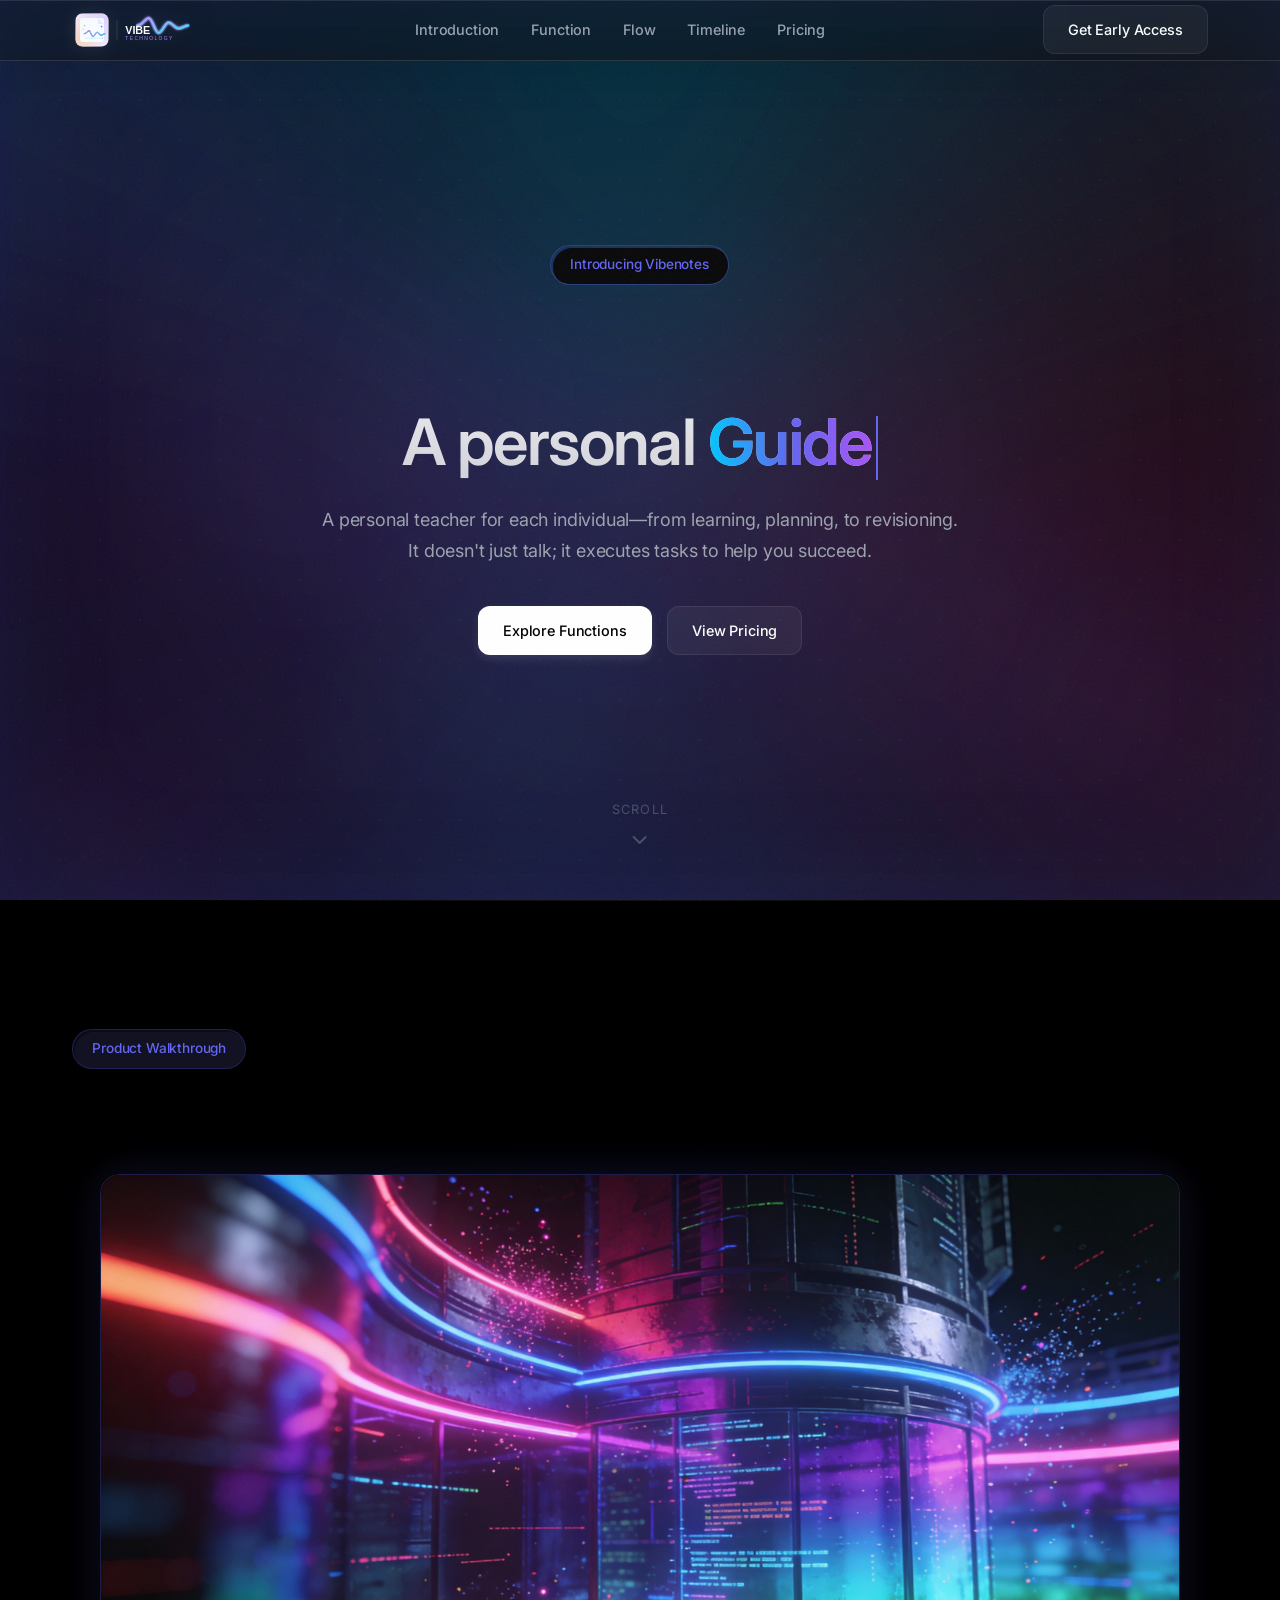
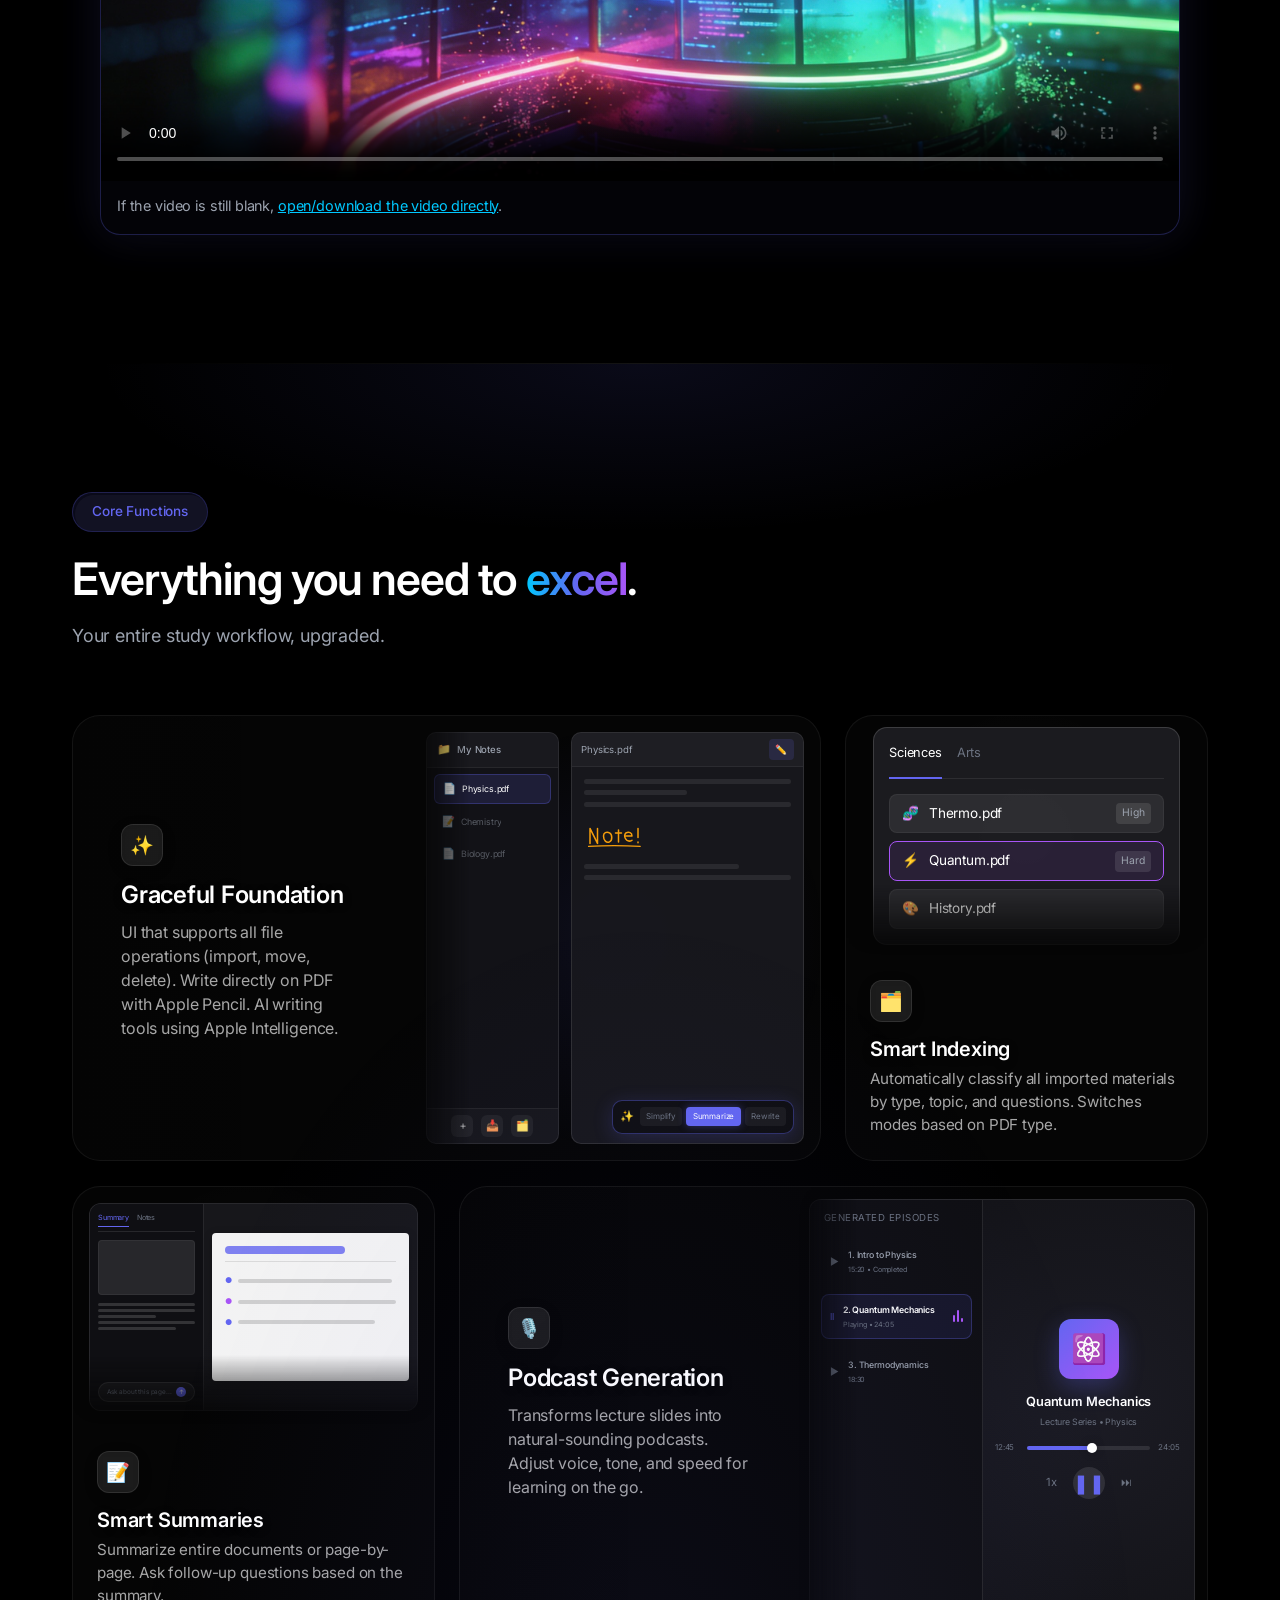
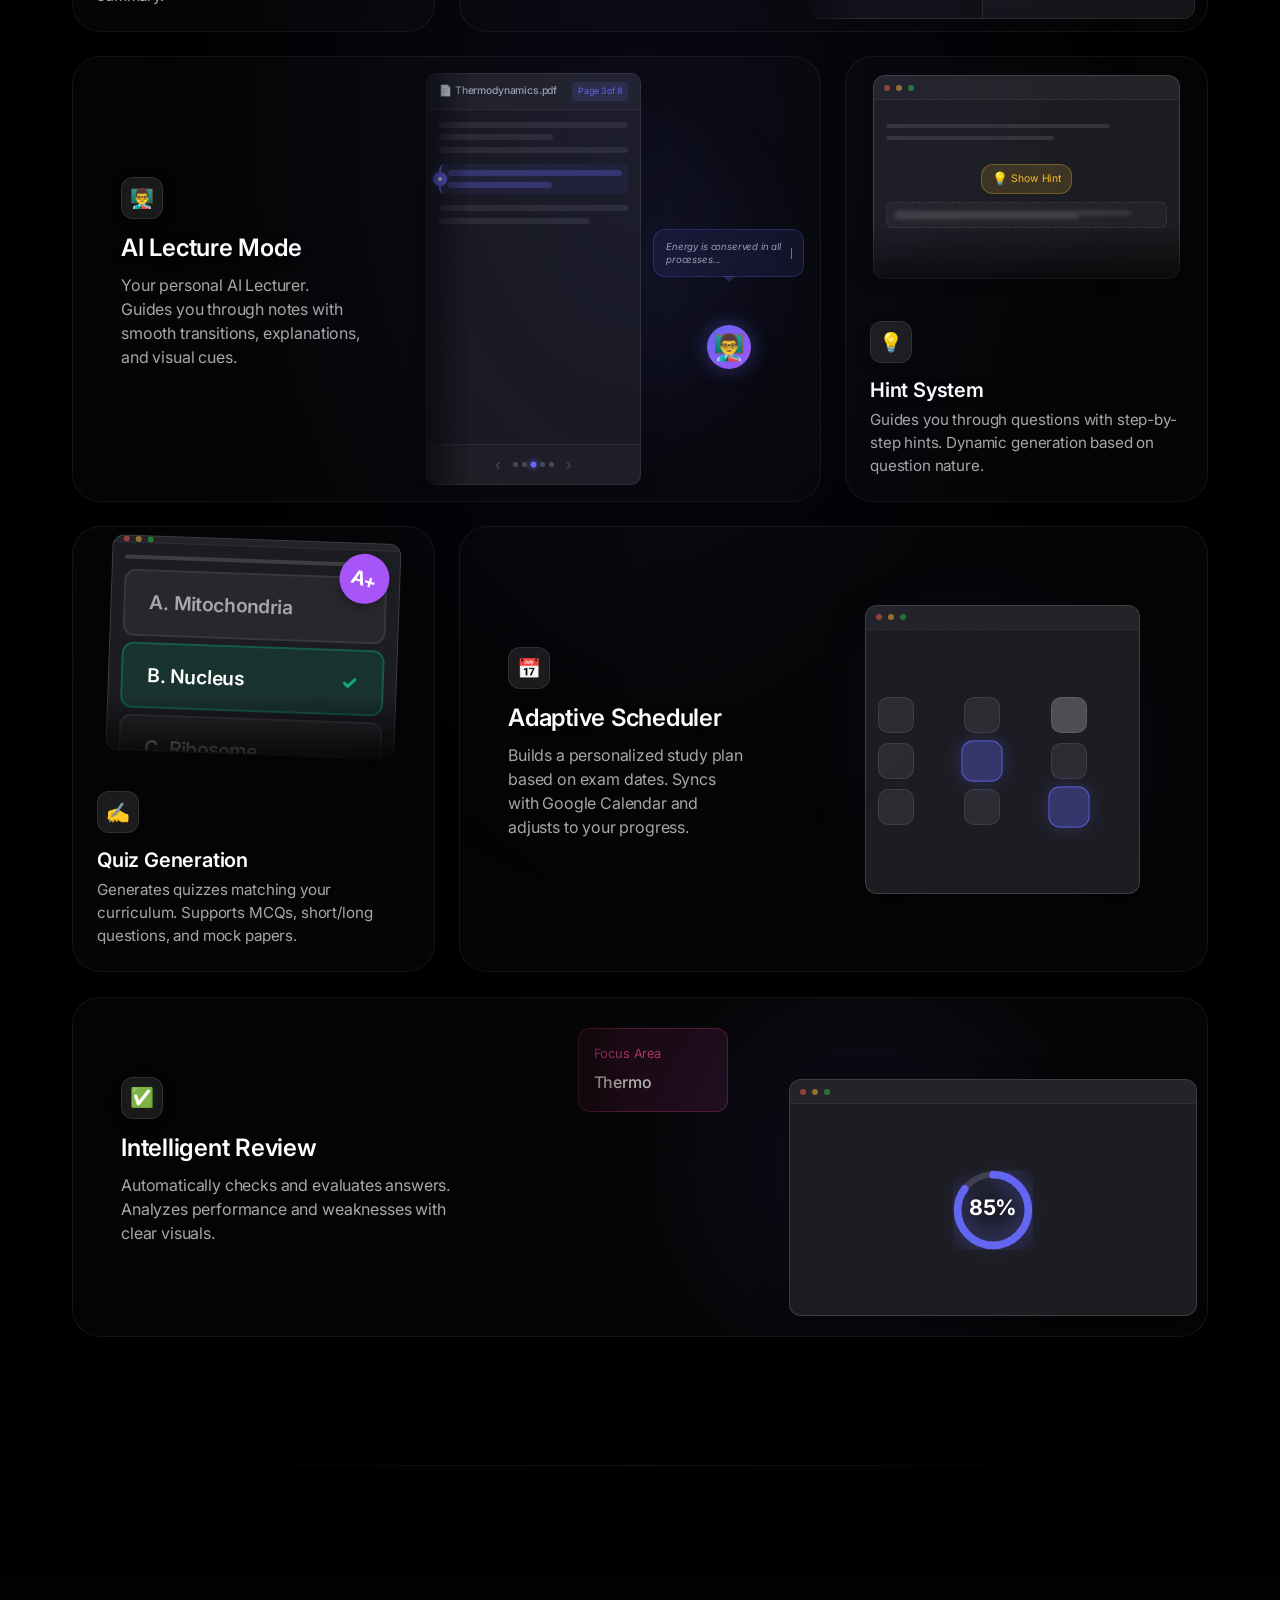
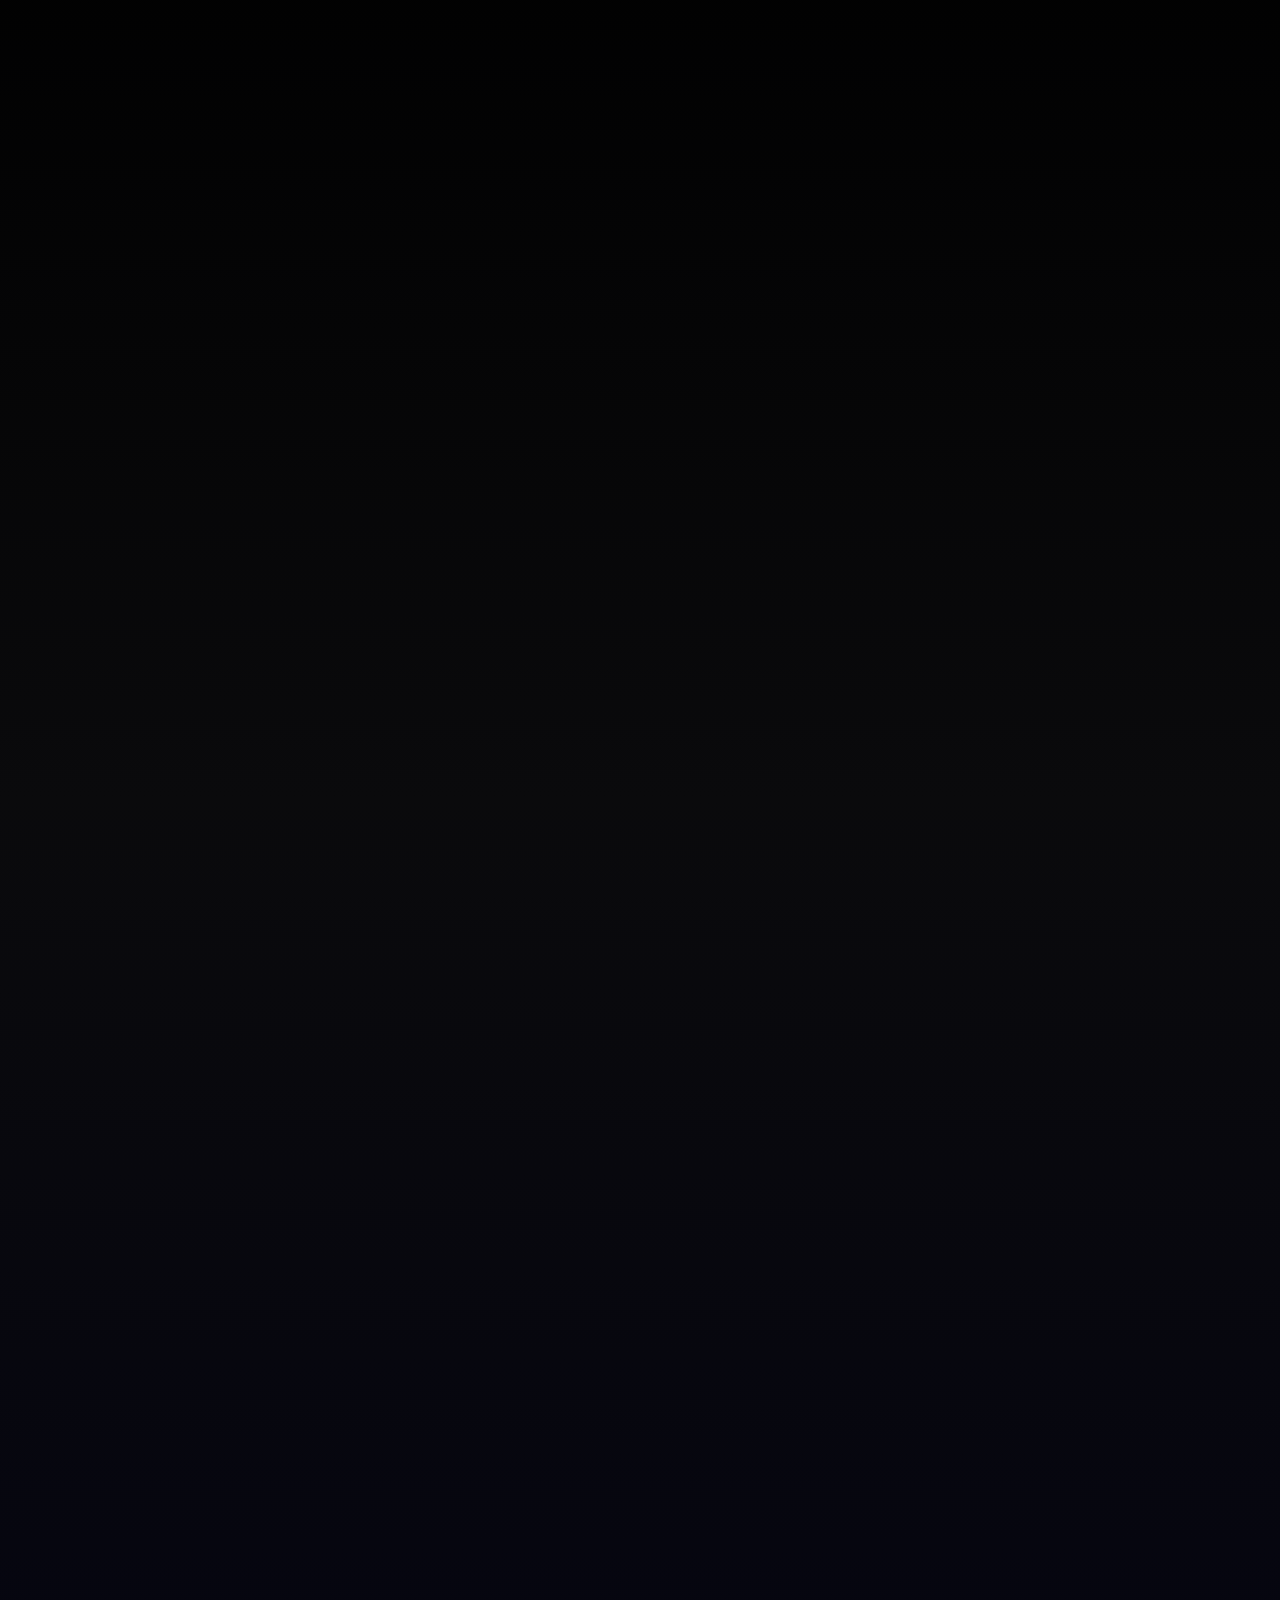
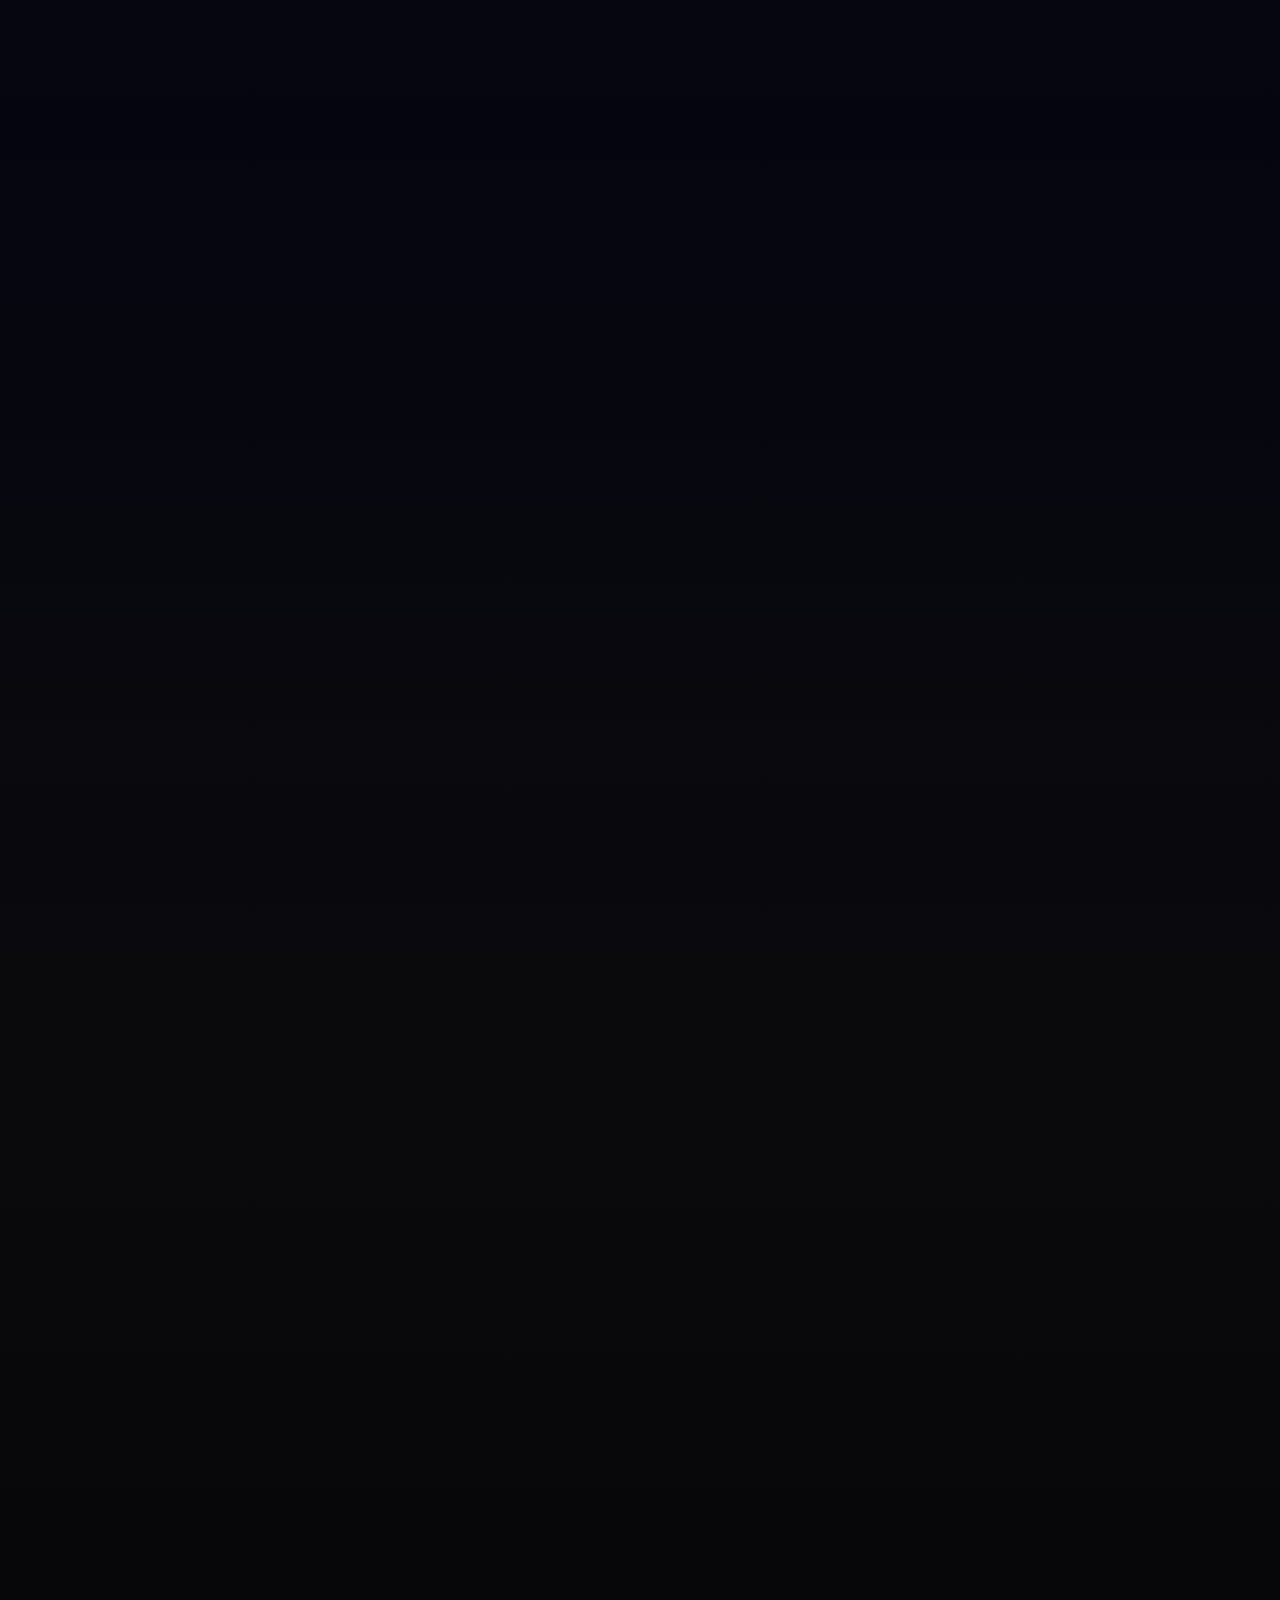
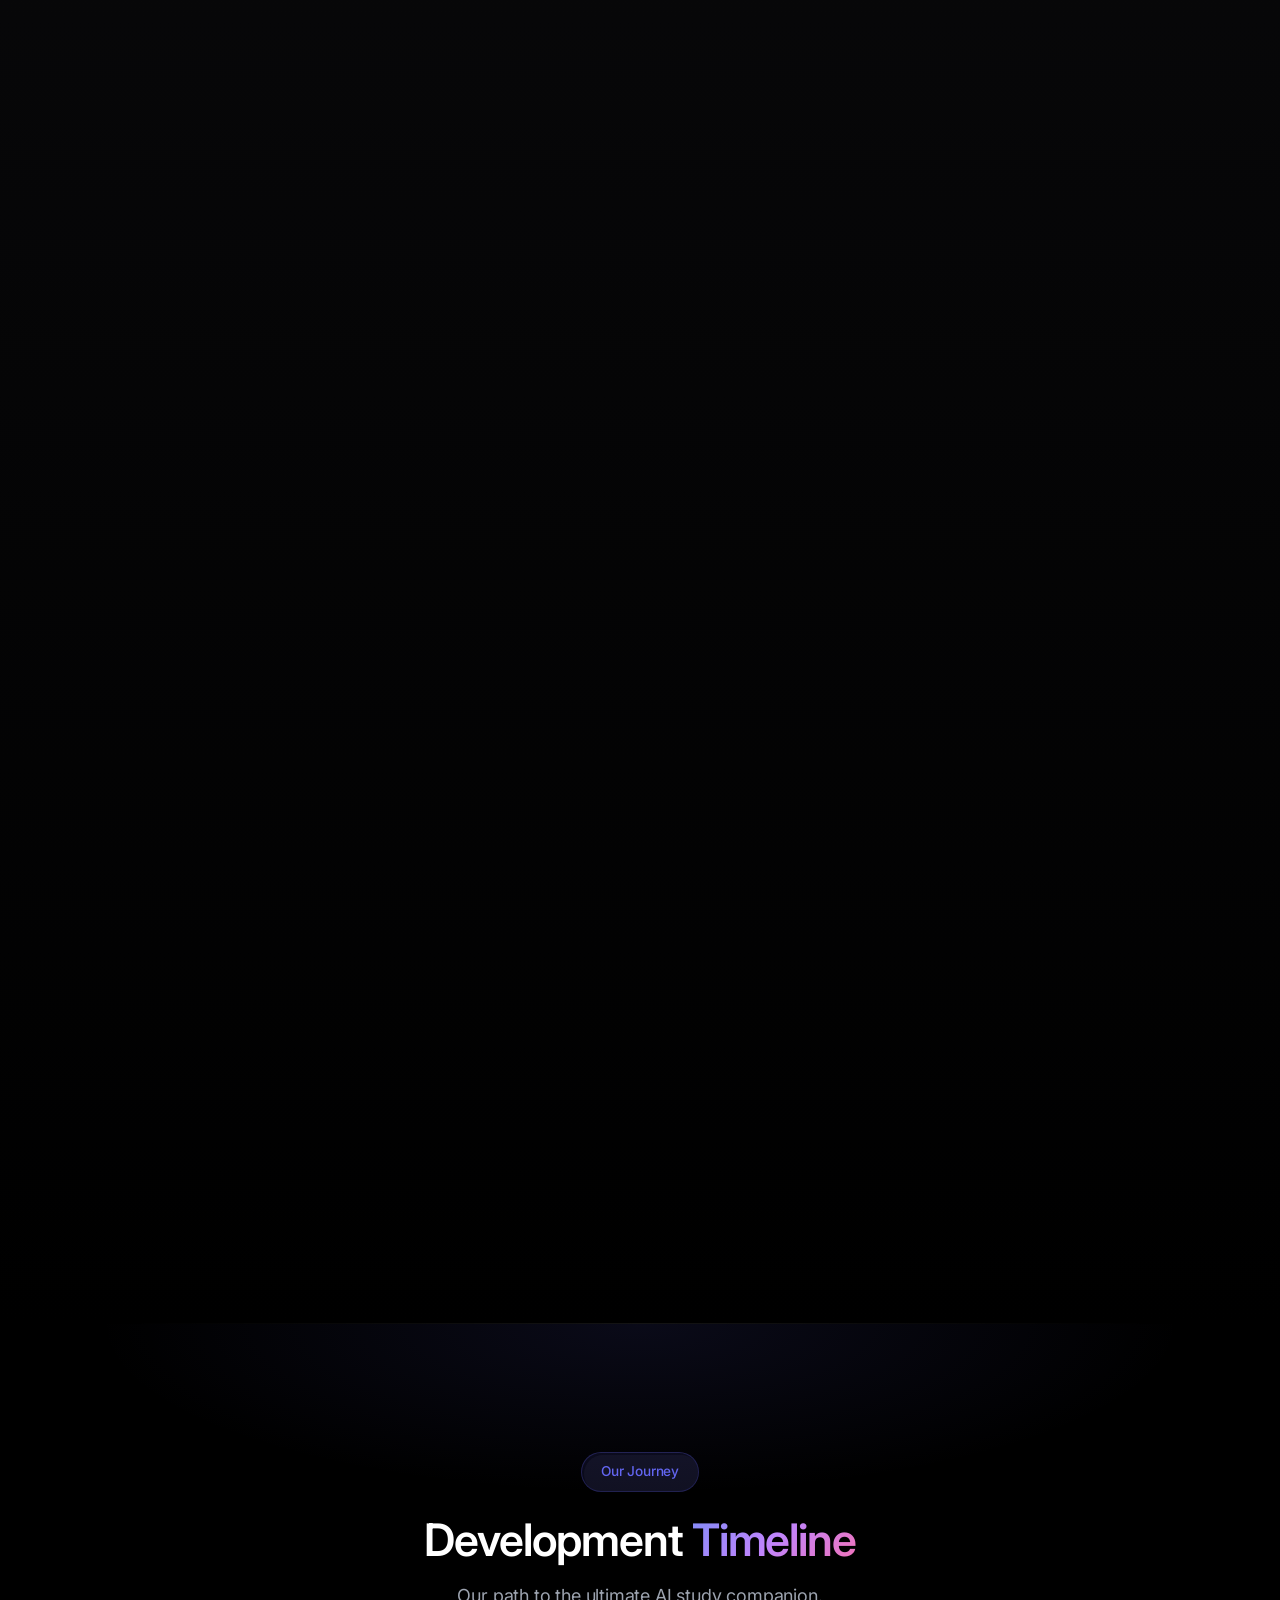
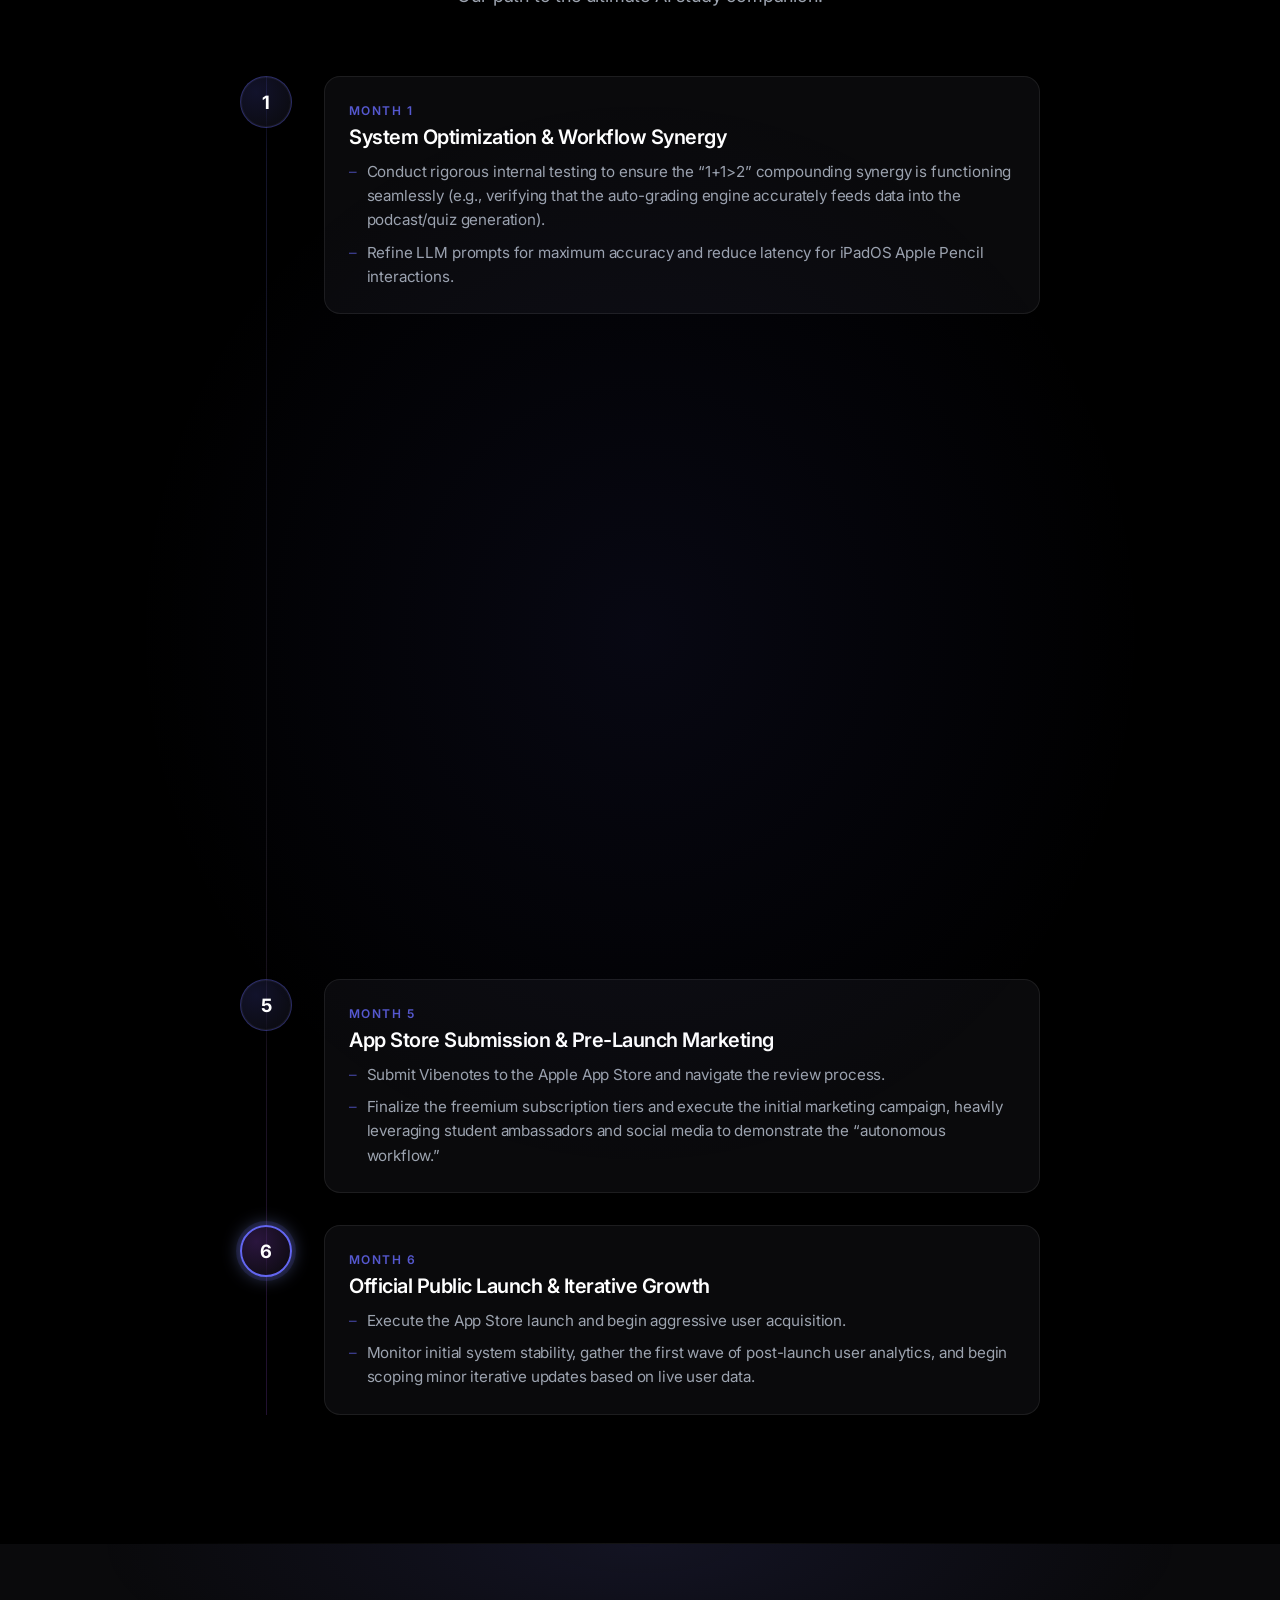
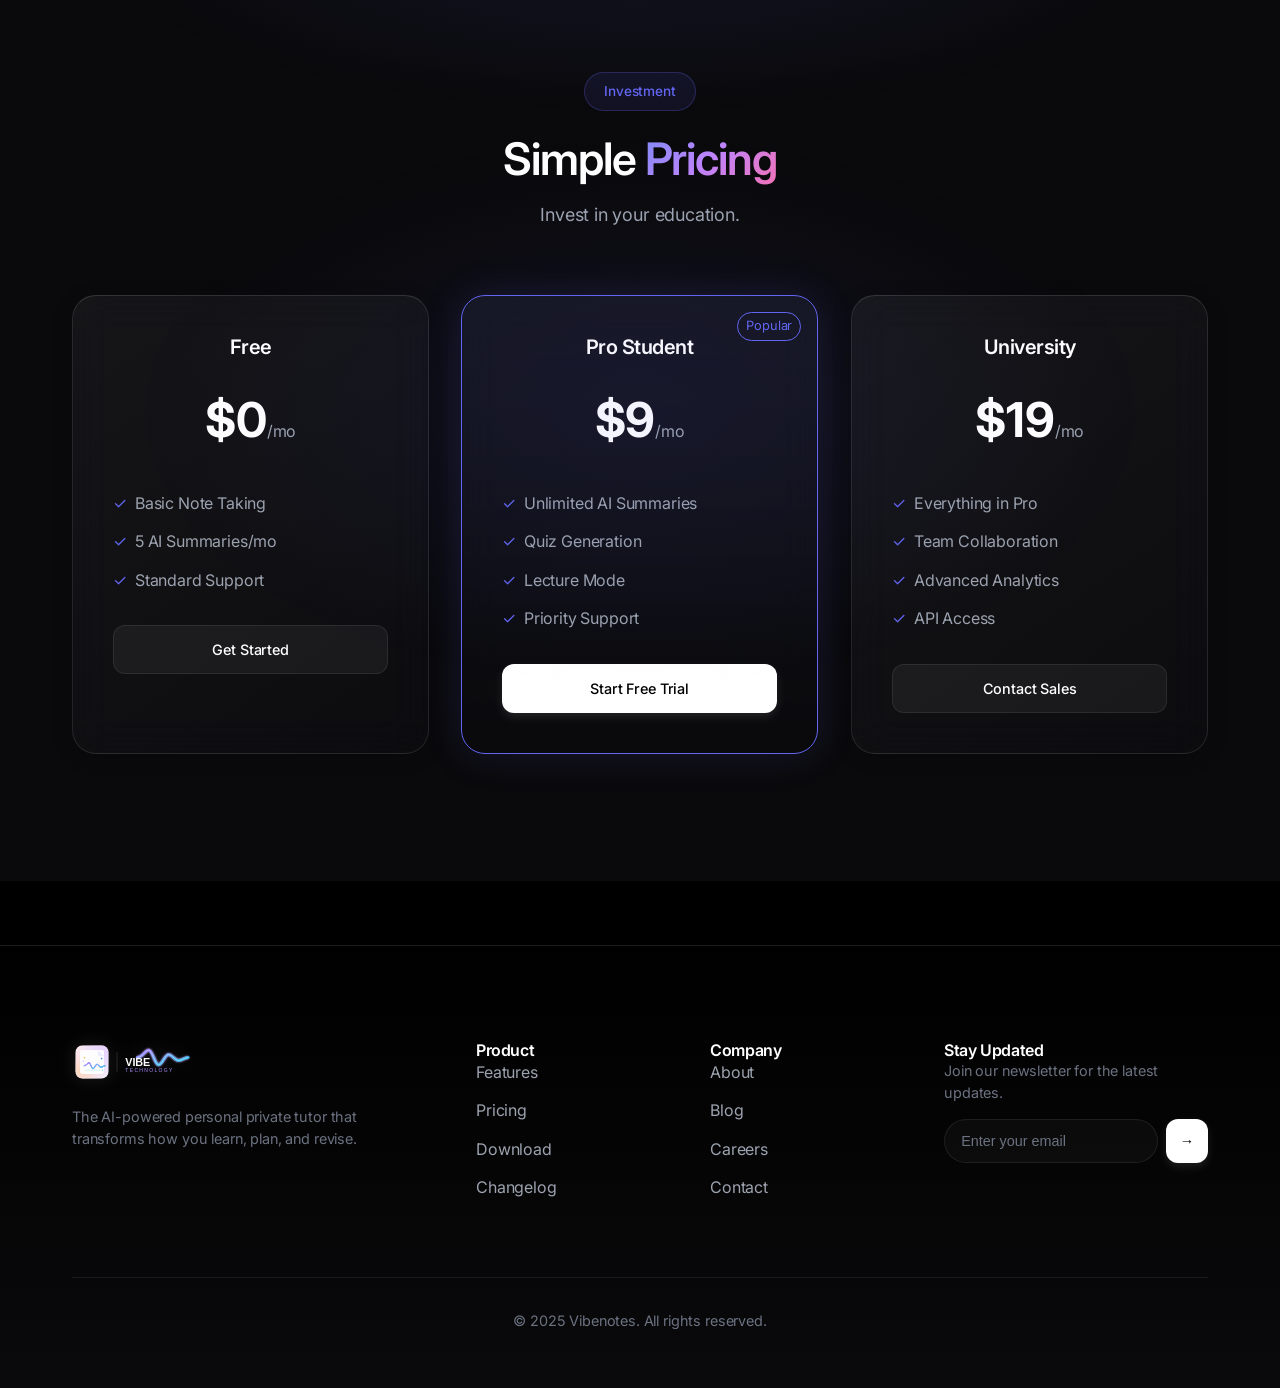
==== index.html @ fa6ae431 "added video, updated timeline" ====
<!DOCTYPE html>
<html lang="en">

<head>
    <meta charset="UTF-8">
    <meta name="viewport" content="width=device-width, initial-scale=1.0">
    <title>Vibenotes - AI Personal Private Tutor</title>
    <link rel="preconnect" href="https://fonts.googleapis.com">
    <link rel="preconnect" href="https://fonts.gstatic.com" crossorigin>
    <link href="https://fonts.googleapis.com/css2?family=Inter:wght@300;400;500;600;700&display=swap" rel="stylesheet">
    <link rel="stylesheet" href="style.css?v=32">
</head>

<body>

    <!-- Floating Background Orbs - Shopify Style -->
    <div class="floating-orbs">
        <div class="floating-orb orb-1"></div>
        <div class="floating-orb orb-2"></div>
        <div class="floating-orb orb-3"></div>
        <div class="floating-orb orb-4"></div>
    </div>

    <!-- Scroll Progress Bar -->
    <div class="scroll-progress" id="scroll-progress"></div>

    <!-- Navigation -->
    <nav>
        <div class="container nav-content">
            <a href="#" class="logo">
                <img src="assets/logo-light.svg" alt="Vibenotes Logo" class="logo-img">
            </a>
            <div class="nav-links" id="nav-links">
                <a href="#introduction">Introduction</a>
                <a href="#function-section">Function</a>
                <a href="#flow">Flow</a>
                <a href="#timeline">Timeline</a>
                <a href="#pricing">Pricing</a>
            </div>
            <div class="nav-actions">
                <a href="#" class="btn btn-secondary nav-cta">Get Early Access</a>
                <button class="mobile-menu-btn" id="mobile-menu-btn" aria-label="Toggle menu">
                    <span class="bar"></span>
                    <span class="bar"></span>
                    <span class="bar"></span>
                </button>
            </div>
        </div>
    </nav>

    <!-- Introduction Section -->
    <section id="introduction" class="hero section-glow">
        <div class="hero-glow"></div>
        <!-- Aurora Background Effect -->
        <div class="aurora-bg"></div>
        <!-- Morphing background shapes -->
        <div class="morph-bg">
            <div class="morph-shape" style="width: 400px; height: 400px; background: rgba(99, 102, 241, 0.15); top: 20%; left: 10%;"></div>
            <div class="morph-shape" style="width: 300px; height: 300px; background: rgba(168, 85, 247, 0.1); bottom: 20%; right: 15%; animation-delay: -5s;"></div>
        </div>
        <div class="container hero-content">
            <div class="hero-badge fade-in-up shimmer glow-border">Introducing Vibenotes</div>
            <h1 class="fade-in-up" style="transition-delay: 0.1s;">
                <span class="hero-title-line">
                    <span class="hero-title-word">Not</span>
                    <span class="hero-title-word">just</span>
                    <span class="hero-title-word">a</span>
                    <span class="hero-title-word">Chatbot.</span>
                </span><br>
                A personal <span class="animated-gradient-text" id="typing-text">Task Bot</span><span
                    class="typing-cursor"></span>
            </h1>
            <p class="fade-in-up" style="transition-delay: 0.2s; max-width: 680px; margin: 0 auto 2.5rem;">
                A personal teacher for each individual—from learning, planning, to revisioning.
                <br class="hidden-mobile">
                It doesn't just talk; it executes tasks to help you succeed.
            </p>
            <div class="fade-in-up" style="transition-delay: 0.3s; display: flex; gap: 1rem; justify-content: center; flex-wrap: wrap;">
                <a href="#function-section" class="btn btn-primary btn-elastic glow-pulse magnetic">Explore Functions</a>
                <a href="#pricing" class="btn btn-secondary btn-elastic magnetic">View Pricing</a>
            </div>
        </div>
        
        <!-- Scroll Indicator -->
        <div class="scroll-indicator">
            <span>Scroll</span>
            <svg viewBox="0 0 24 24" fill="none" stroke="currentColor" stroke-width="2" stroke-linecap="round" stroke-linejoin="round">
                <polyline points="6 9 12 15 18 9"></polyline>
            </svg>
        </div>
    </section>
    
    <!-- Animated Section Divider -->
    <div class="section-divider"></div>

    <!-- Demo Video Section -->
    <section class="demo-video-section section-dark section-glow">
        <div class="container">
            <div class="text-center" style="margin-bottom: 2rem;">
                <div class="hero-badge shimmer glow-border" style="margin: 0 auto 1rem;">Product Walkthrough</div>
                <h2 class="reveal-blur">See Vibenotes in <span class="text-gradient">Action</span></h2>
            </div>

            <div class="demo-video-frame">
                <video controls preload="metadata" class="demo-video-player" playsinline poster="AI_image.jpeg">
                    <source src="Demo video.m4v" type="video/mp4">
                    <source src="Demo video.m4v" type="video/x-m4v">
                    <source src="Demo video.m4v" type="video/quicktime">
                    Your browser does not support this video format.
                </video>
                <p class="demo-video-fallback">If the video is still blank, <a href="Demo video.m4v" target="_blank" rel="noopener">open/download the video directly</a>.</p>
            </div>
        </div>
    </section>

    <!-- Animated Section Divider -->
    <div class="section-divider"></div>

    <!-- Function Section (Bento Grid) -->
    <section id="function-section" class="bento-section section-dark section-glow section-morph color-shift">
        <div class="container">
            <div class="text-center blur-reveal-dramatic" style="margin-bottom: 4rem;">
                <div class="hero-badge shimmer glow-border" style="margin: 0 auto 1rem;">Core Functions</div>
                <h2>Everything you need to <span class="animated-gradient-text">excel</span>.</h2>
                <p style="color: var(--text-secondary);">Your entire study workflow, upgraded.</p>
            </div>

            <div class="bento-grid stagger-children reveal-sequence">
                <!-- Graceful Foundation -->
                <div class="bento-item medium spotlight-card fade-in-up hover-lift float-card">
                    <div class="visual-preview visual-foundation">
                        <div class="foundation-ui">
                            <!-- Left: File Sidebar -->
                            <div class="file-sidebar">
                                <div class="sidebar-header">
                                    <span class="folder-icon">📁</span>
                                    <span class="folder-name">My Notes</span>
                                </div>
                                <div class="file-list-compact">
                                    <div class="file-entry active">
                                        <span class="entry-icon">📄</span>
                                        <span class="entry-name">Physics.pdf</span>
                                    </div>
                                    <div class="file-entry">
                                        <span class="entry-icon">📝</span>
                                        <span class="entry-name">Chemistry</span>
                                    </div>
                                    <div class="file-entry">
                                        <span class="entry-icon">📄</span>
                                        <span class="entry-name">Biology.pdf</span>
                                    </div>
                                </div>
                                <div class="file-actions">
                                    <span class="action-btn">＋</span>
                                    <span class="action-btn">📥</span>
                                    <span class="action-btn">🗂️</span>
                                </div>
                            </div>
                            <!-- Right: PDF with Annotations -->
                            <div class="pdf-canvas">
                                <div class="pdf-header">
                                    <span class="pdf-title">Physics.pdf</span>
                                    <div class="pencil-indicator">
                                        <span class="pencil-icon">✏️</span>
                                    </div>
                                </div>
                                <div class="pdf-content">
                                    <div class="pdf-line"></div>
                                    <div class="pdf-line short"></div>
                                    <div class="pdf-line"></div>
                                    <div class="handwriting-area">
                                        <!-- Handwritten "Note!" text -->
                                        <svg class="handwriting-text" viewBox="0 0 120 35">
                                            <!-- N -->
                                            <path class="hw-letter l1" d="M8,28 L8,8 L18,28 L18,8" />
                                            <!-- o -->
                                            <path class="hw-letter l2" d="M26,18 C26,14 30,12 34,14 C38,16 38,24 34,26 C30,28 26,24 26,18" />
                                            <!-- t -->
                                            <path class="hw-letter l3" d="M46,10 L46,26 M42,14 L50,14" />
                                            <!-- e -->
                                            <path class="hw-letter l4" d="M56,18 L64,18 C64,14 60,12 56,14 C52,18 56,28 64,24" />
                                            <!-- ! -->
                                            <path class="hw-letter l5" d="M72,8 L72,20 M72,26 L72,27" />
                                            <!-- underline -->
                                            <path class="hw-underline" d="M6,32 Q40,30 75,32" />
                                        </svg>
                                    </div>
                                    <div class="pdf-line medium"></div>
                                    <div class="pdf-line"></div>
                                </div>
                                <!-- AI Writing Tool Popup -->
                                <div class="ai-writing-popup">
                                    <div class="ai-sparkle">✨</div>
                                    <div class="ai-options">
                                        <span class="ai-option">Simplify</span>
                                        <span class="ai-option active">Summarize</span>
                                        <span class="ai-option">Rewrite</span>
                                    </div>
                                </div>
                            </div>
                        </div>
                    </div>
                    <div class="bento-content">
                        <div class="bento-icon glow-breathing">✨</div>
                        <h3>Graceful Foundation</h3>
                        <p>UI that supports all file operations (import, move, delete). Write directly on PDF with Apple Pencil. AI writing tools using Apple Intelligence.</p>
                    </div>
                </div>

                <!-- Smart Indexing -->
                <div class="bento-item spotlight-card fade-in-up hover-lift" style="transition-delay: 0.1s;">
                    <div class="visual-preview visual-indexing">
                        <div class="file-manager-ui">
                            <div class="fm-header">
                                <span class="fm-tab active">Sciences</span>
                                <span class="fm-tab">Arts</span>
                            </div>
                            <div class="fm-list">
                                <div class="fm-file">
                                    <span class="fm-icon">🧬</span> Thermo.pdf
                                    <span class="fm-tag">High</span>
                                </div>
                                <div class="fm-file floating-sort">
                                    <span class="fm-icon">⚡️</span> Quantum.pdf
                                    <span class="fm-tag">Hard</span>
                                </div>
                                <div class="fm-file">
                                    <span class="fm-icon">🎨</span> History.pdf
                                </div>
                            </div>
                        </div>
                    </div>
                    <div class="bento-content">
                        <div class="bento-icon">🗂️</div>
                        <h3>Smart Indexing</h3>
                        <p class="text-small">Automatically classify all imported materials by type, topic, and questions. Switches modes based on PDF type.</p>
                    </div>
                </div>

                <!-- Summaries -->
                <div class="bento-item spotlight-card fade-in-up hover-lift" style="transition-delay: 0.2s;">
                    <div class="visual-preview visual-summary">
                        <div class="summary-app-interface">
                            <!-- Left Sidebar: Summary & Chat -->
                            <div class="app-sidebar">
                                <div class="sidebar-tabs">
                                    <span class="tab active">Summary</span>
                                    <span class="tab">Notes</span>
                                </div>
                                <div class="sidebar-scroll-area">
                                    <div class="slide-thumbnail"></div>
                                    <div class="summary-text-block">
                                        <div class="text-line"></div>
                                        <div class="text-line"></div>
                                        <div class="text-line short"></div>
                                        <div class="text-line"></div>
                                        <div class="text-line medium"></div>
                                    </div>
                                </div>
                                <div class="sidebar-input">
                                    <span class="input-placeholder">Ask about this page...</span>
                                    <div class="send-icon">↑</div>
                                </div>
                            </div>
                            <!-- Right Main View: Lecture Slide -->
                            <div class="app-main-view">
                                <div class="lecture-slide-large">
                                    <div class="slide-large-header">
                                        <div class="slide-title-bar"></div>
                                    </div>
                                    <div class="slide-large-content">
                                        <div class="bullet-point">
                                            <span class="bullet">●</span>
                                            <span class="b-line"></span>
                                        </div>
                                        <div class="bullet-point">
                                            <span class="bullet" style="color: var(--accent-secondary)">●</span>
                                            <span class="b-line long"></span>
                                        </div>
                                        <div class="bullet-point">
                                            <span class="bullet">●</span>
                                            <span class="b-line medium"></span>
                                        </div>
                                        <div class="sub-bullet">
                                            <span class="b-line short"></span>
                                        </div>
                                    </div>
                                </div>
                            </div>
                        </div>
                    </div>
                    <div class="bento-content">
                        <div class="bento-icon">📝</div>
                        <h3>Smart Summaries</h3>
                        <p class="text-small">Summarize entire documents or page-by-page. Ask follow-up questions based on the summary.</p>
                    </div>
                </div>

                <!-- Podcast Generation -->
                <div class="bento-item medium spotlight-card fade-in-up hover-lift float-card" style="transition-delay: 0.3s;">
                    <div class="visual-preview visual-podcast">
                        <div class="podcast-interface">
                            <!-- Left: Playlist -->
                            <div class="podcast-playlist">
                                <div class="playlist-header">Generated Episodes</div>
                                <div class="playlist-item">
                                    <span class="play-icon-small">▶</span>
                                    <div class="playlist-info">
                                        <div class="ep-title">1. Intro to Physics</div>
                                        <div class="ep-time">15:20 • Completed</div>
                                    </div>
                                </div>
                                <div class="playlist-item active">
                                    <span class="play-icon-small active">ll</span>
                                    <div class="playlist-info">
                                        <div class="ep-title">2. Quantum Mechanics</div>
                                        <div class="ep-time">Playing • 24:05</div>
                                    </div>
                                    <div class="sound-wave-mini">
                                        <span></span><span></span><span></span>
                                    </div>
                                </div>
                                <div class="playlist-item">
                                    <span class="play-icon-small">▶</span>
                                    <div class="playlist-info">
                                        <div class="ep-title">3. Thermodynamics</div>
                                        <div class="ep-time">18:30</div>
                                    </div>
                                </div>
                            </div>
                            <!-- Right: Player -->
                            <div class="podcast-main-player">
                                <div class="album-art-large">
                                    <span class="art-icon">⚛️</span>
                                    <div class="art-wave-overlay"></div>
                                </div>
                                <div class="track-info-large">
                                    <div class="track-title">Quantum Mechanics</div>
                                    <div class="track-subtitle">Lecture Series • Physics</div>
                                </div>
                                <div class="progress-container">
                                    <div class="time-stamp">12:45</div>
                                    <div class="progress-track">
                                        <div class="progress-fill"></div>
                                        <div class="progress-knob"></div>
                                    </div>
                                    <div class="time-stamp">24:05</div>
                                </div>
                                <div class="player-controls-large">
                                    <span class="control-btn secondary">1x</span>
                                    <span class="control-btn primary">❚❚</span>
                                    <span class="control-btn secondary">⏭</span>
                                </div>
                            </div>
                        </div>
                    </div>
                    <div class="bento-content">
                        <div class="bento-icon">🎙️</div>
                        <h3>Podcast Generation</h3>
                        <p>Transforms lecture slides into natural-sounding podcasts. Adjust voice, tone, and speed for learning on the go.</p>
                    </div>
                </div>

                <!-- Lecture Mode -->
                <div class="bento-item medium spotlight-card fade-in-up hover-lift float-card" style="transition-delay: 0.4s;">
                    <div class="visual-preview visual-lecture">
                        <div class="lecture-container">
                            <!-- Notes Page -->
                            <div class="notes-page">
                                <div class="notes-header">
                                    <span class="notes-title">📄 Thermodynamics.pdf</span>
                                    <span class="page-indicator">Page 3 of 8</span>
                                </div>
                                <div class="notes-body">
                                    <div class="note-line"></div>
                                    <div class="note-line short"></div>
                                    <div class="note-line"></div>
                                    <div class="note-highlight-section">
                                        <div class="highlight-marker"></div>
                                        <div class="note-line highlighted"></div>
                                        <div class="note-line highlighted short"></div>
                                    </div>
                                    <div class="note-line"></div>
                                    <div class="note-line medium"></div>
                                </div>
                                <div class="page-nav">
                                    <span class="nav-arrow">‹</span>
                                    <div class="page-dots">
                                        <span class="dot"></span>
                                        <span class="dot"></span>
                                        <span class="dot active"></span>
                                        <span class="dot"></span>
                                        <span class="dot"></span>
                                    </div>
                                    <span class="nav-arrow">›</span>
                                </div>
                            </div>
                            <!-- AI Lecturer Speech -->
                            <div class="lecturer-panel">
                                <div class="lecturer-bubble">
                                    <div class="bubble-content">
                                        <span class="speech-text">Energy is conserved in all processes...</span>
                                        <span class="typing-cursor"></span>
                                    </div>
                                </div>
                                <div class="lecturer-avatar">
                                    <div class="avatar-glow"></div>
                                    <span class="avatar-emoji">👨‍🏫</span>
                                </div>
                            </div>
                        </div>
                    </div>
                    <div class="bento-content">
                        <div class="bento-icon">👨‍🏫</div>
                        <h3>AI Lecture Mode</h3>
                        <p>Your personal AI Lecturer. Guides you through notes with smooth transitions, explanations, and visual cues.</p>
                    </div>
                </div>

                <!-- Hint System -->
                <div class="bento-item spotlight-card fade-in-up hover-lift" style="transition-delay: 0.5s;">
                    <div class="visual-preview visual-hint">
                        <div class="hint-interaction">
                            <div class="app-card" style="width: 85%; height: 85%;">
                                <div class="card-header">
                                    <div class="card-dot red"></div>
                                    <div class="card-dot yellow"></div>
                                    <div class="card-dot green"></div>
                                </div>
                                <div class="card-body"
                                    style="align-items: center; justify-content: flex-start; padding-top: 1.5rem;">
                                    <div class="hint-ui">
                                        <div class="hint-q-line"></div>
                                        <div class="hint-q-line" style="width: 60%"></div>
                                        <div class="hint-btn" style="margin-top: 1rem;">
                                            <span class="bulb-icon">💡</span> Show Hint
                                        </div>
                                        <div class="hint-box">
                                            <div class="h-line"></div>
                                            <div class="h-line" style="width: 70%"></div>
                                        </div>
                                    </div>
                                </div>
                            </div>
                        </div>
                    </div>
                    <div class="bento-content">
                        <div class="bento-icon">💡</div>
                        <h3>Hint System</h3>
                        <p class="text-small">Guides you through questions with step-by-step hints. Dynamic generation based on question nature.</p>
                    </div>
                </div>

                <!-- Quiz Generation -->
                <div class="bento-item spotlight-card fade-in-up hover-lift" style="transition-delay: 0.6s;">
                    <div class="visual-preview visual-quiz">
                        <div class="quiz-stack">
                            <div class="app-card" style="width: 80%; height: 90%; transform: rotate(2deg);">
                                <div class="card-header">
                                    <div class="card-dot red"></div>
                                    <div class="card-dot yellow"></div>
                                    <div class="card-dot green"></div>
                                </div>
                                <div class="card-body">
                                    <div class="quiz-ui">
                                        <div class="quiz-q-line"></div>
                                        <div class="quiz-opt">A. Mitochondria</div>
                                        <div class="quiz-opt selected">
                                            B. Nucleus <span class="check">✓</span>
                                        </div>
                                        <div class="quiz-opt">C. Ribosome</div>
                                    </div>
                                    <div class="grade-badge"
                                        style="top: 10px; right: 10px; transform: scale(1) rotate(15deg);">A+</div>
                                </div>
                            </div>
                        </div>
                    </div>
                    <div class="bento-content">
                        <div class="bento-icon">✍️</div>
                        <h3>Quiz Generation</h3>
                        <p class="text-small">Generates quizzes matching your curriculum. Supports MCQs, short/long questions, and mock papers.</p>
                    </div>
                </div>

                <!-- Adaptive Scheduler -->
                <div class="bento-item medium spotlight-card fade-in-up hover-lift float-card" style="transition-delay: 0.7s;">
                    <div class="visual-preview visual-scheduler">
                        <div class="scheduler-timeline" style="justify-content: center; align-items: center;">
                            <div class="app-card" style="width: 90%; height: 85%;">
                                <div class="card-header">
                                    <div class="card-dot red"></div>
                                    <div class="card-dot yellow"></div>
                                    <div class="card-dot green"></div>
                                </div>
                                <div class="card-body">
                                    <div class="calendar-grid">
                                        <div class="calendar-cell"></div>
                                        <div class="calendar-cell"></div>
                                        <div class="calendar-cell highlight"></div>
                                        <div class="calendar-cell"></div>
                                        <div class="calendar-cell active"></div>
                                        <div class="calendar-cell"></div>
                                        <div class="calendar-cell"></div>
                                        <div class="calendar-cell"></div>
                                        <div class="calendar-cell active"></div>
                                    </div>
                                </div>
                            </div>
                        </div>
                    </div>
                    <div class="bento-content">
                        <div class="bento-icon">📅</div>
                        <h3>Adaptive Scheduler</h3>
                        <p>Builds a personalized study plan based on exam dates. Syncs with Google Calendar and adjusts to your progress.</p>
                    </div>
                </div>

                <!-- Intelligent Review -->
                <div class="bento-item large spotlight-card fade-in-up hover-lift scroll-glow" style="transition-delay: 0.8s;">
                    <div class="visual-preview visual-review">
                        <div class="review-dashboard" style="position: relative;">
                            <div class="app-card"
                                style="width: 60%; height: 70%; right: 10px; position: absolute; bottom: 20px; z-index: 2;">
                                <div class="card-header">
                                    <div class="card-dot red"></div>
                                    <div class="card-dot yellow"></div>
                                    <div class="card-dot green"></div>
                                </div>
                                <div class="card-body" style="align-items: center; justify-content: center;">
                                    <svg viewBox="0 0 36 36" class="circular-chart" style="width: 80px; height: 80px;">
                                        <path class="circle-bg"
                                            d="M18 2.0845 a 15.9155 15.9155 0 0 1 0 31.831 a 15.9155 15.9155 0 0 1 0 -31.831" />
                                        <path class="circle" stroke-dasharray="85, 100"
                                            d="M18 2.0845 a 15.9155 15.9155 0 0 1 0 31.831 a 15.9155 15.9155 0 0 1 0 -31.831" />
                                        <text x="18" y="20.35" class="percentage" style="font-size: 0.6rem;">85%</text>
                                    </svg>
                                </div>
                            </div>
                            <div class="weakness-card" style="position: absolute; left: 20px; top: 30px; z-index: 1;">
                                <div class="w-header">Focus Area</div>
                                <div class="w-topic">Thermo</div>
                            </div>
                        </div>
                    </div>
                    <div class="bento-content">
                        <div class="bento-icon">✅</div>
                        <h3>Intelligent Review</h3>
                        <p>Automatically checks and evaluates answers. Analyzes performance and weaknesses with clear visuals.</p>
                    </div>
                </div>

            </div>
        </div>
    </section>

    <!-- Animated Section Divider -->
    <div class="section-divider"></div>

    <!-- Apple-Style Scroll-Driven Flow Section -->
    <section id="flow" class="apple-scroll-flow">
        
        <!-- Three.js Nebula Shader Background -->
        <canvas id="flow-nebula-canvas" class="flow-nebula-background"></canvas>
        
        <!-- Sticky Container for Scroll Animations -->
        <div class="flow-scroll-container">
            
            <!-- Scene 1: Hero Title (Sticky) -->
            <div class="flow-scene scene-hero active">
                <div class="container">
                    <div class="hero-badge shimmer glow-border">The Journey</div>
                    
                    <h2 class="flow-main-title">
                        From <span class="gradient-text-flow">Beginner</span><br>
                        to <span class="gradient-text-flow">Expert</span>
                    </h2>
                    
                    <p class="flow-main-subtitle">Scroll to see how Vibenotes transforms your learning</p>
                </div>
            </div>

            <!-- Scene 2: The Problem (Chaos) -->
            <div class="flow-scene scene-problem">
                <div class="container">
                    <h3 class="scene-title">You start here...</h3>
                    <div class="chaos-visual">
                        <div class="chaos-item" data-chaos="1">📄</div>
                        <div class="chaos-item" data-chaos="2">📝</div>
                        <div class="chaos-item" data-chaos="3">📁</div>
                        <div class="chaos-item" data-chaos="4">📄</div>
                        <div class="chaos-item" data-chaos="5">📝</div>
                        <div class="chaos-item" data-chaos="6">📁</div>
                        <div class="chaos-question" data-chaos="q1">?</div>
                        <div class="chaos-question" data-chaos="q2">?</div>
                        <div class="chaos-question" data-chaos="q3">?</div>
                    </div>
                    <p class="scene-description">Scattered notes. Overwhelming materials. No clear direction.</p>
                </div>
            </div>

            <!-- Scene 3: The Explosion (BOOM) -->
            <div class="flow-scene scene-explosion">
                <div class="container">
                    
                    <!-- Title for explosion scene -->
                    <h3 class="scene-title" style="position: absolute; top: 10%; left: 50%; transform: translateX(-50%); z-index: 25; margin: 0;">AI organizes everything</h3>
                    
                    <!-- Central Logo (hidden) -->
                    <div class="explosion-center-logo">
                        <div class="logo-glow"></div>
                        <span class="logo-text">VIBE NOTES</span>
                        <div class="ai-organizing-text">AI ORGANIZING...</div>
                    </div>
                    

                    <!-- Background Image -->
                    <div class="explosion-bg-image">
                        <img src="Gemini_Generated_Image_n0ursgn0ursgn0ur.png" alt="AI Organizing">
                    </div>
                    
                    <!-- Feature Cards (will explode out) -->
                    <div class="feature-cards-container">
                        <div class="feature-card-mini" data-position="tl" data-stage="foundation">
                            <span class="card-icon-mini">🗂️</span>
                            <span class="card-name-mini">Smart Indexing</span>
                        </div>
                        <div class="feature-card-mini" data-position="t" data-stage="foundation">
                            <span class="card-icon-mini">📝</span>
                            <span class="card-name-mini">AI Summaries</span>
                        </div>
                        <div class="feature-card-mini" data-position="tr" data-stage="learning">
                            <span class="card-icon-mini">🎙️</span>
                            <span class="card-name-mini">Podcast</span>
                        </div>
                        <div class="feature-card-mini" data-position="l" data-stage="learning">
                            <span class="card-icon-mini">👨‍🏫</span>
                            <span class="card-name-mini">AI Lecturer</span>
                        </div>
                        <div class="feature-card-mini" data-position="r" data-stage="learning">
                            <span class="card-icon-mini">💡</span>
                            <span class="card-name-mini">Hints</span>
                        </div>
                        <div class="feature-card-mini" data-position="bl" data-stage="practice">
                            <span class="card-icon-mini">✍️</span>
                            <span class="card-name-mini">Quiz</span>
                        </div>
                        <div class="feature-card-mini" data-position="b" data-stage="practice">
                            <span class="card-icon-mini">📅</span>
                            <span class="card-name-mini">Schedule</span>
                        </div>
                        <div class="feature-card-mini" data-position="br" data-stage="mastery">
                            <span class="card-icon-mini">✅</span>
                            <span class="card-name-mini">Review</span>
                        </div>
                    </div>
                    
                </div>
            </div>

            <!-- Scene 4: Four Function Blocks (Square Grid) -->
            <div class="flow-scene scene-reorganize">
                <div class="container">
                    <h3 class="scene-title">Four Core Functions</h3>
                    
                    <!-- 2x2 Square Grid of Function Blocks -->
                    <div class="function-blocks-grid">
                        
                        <!-- Block 1: Foundation -->
                        <div class="function-block" data-block="1">
                            <div class="block-number">01</div>
                            <h4 class="block-title">Foundation</h4>
                            <div class="block-features">
                                <div class="block-feature-item">
                                    <span class="feature-icon">🗂️</span>
                                    <div class="feature-content">
                                        <div class="feature-name">Smart Indexing</div>
                                        <div class="feature-desc">Auto-classify all materials by type and topic</div>
                                    </div>
                                </div>
                                <div class="block-feature-item">
                                    <span class="feature-icon">📝</span>
                                    <div class="feature-content">
                                        <div class="feature-name">AI Summaries</div>
                                        <div class="feature-desc">Instant understanding of complex topics</div>
                                    </div>
                                </div>
                            </div>
                        </div>

                        <!-- Block 2: Active Learning -->
                        <div class="function-block" data-block="2">
                            <div class="block-number">02</div>
                            <h4 class="block-title">Active Learning</h4>
                            <div class="block-features">
                                <div class="block-feature-item">
                                    <span class="feature-icon">👨‍🏫</span>
                                    <div class="feature-content">
                                        <div class="feature-name">AI Lecturer</div>
                                        <div class="feature-desc">Personal teaching with smooth transitions</div>
                                    </div>
                                </div>
                                <div class="block-feature-item">
                                    <span class="feature-icon">🎙️</span>
                                    <div class="feature-content">
                                        <div class="feature-name">Podcast Mode</div>
                                        <div class="feature-desc">Learn on the go with natural audio</div>
                                    </div>
                                </div>
                                <div class="block-feature-item">
                                    <span class="feature-icon">💡</span>
                                    <div class="feature-content">
                                        <div class="feature-name">Smart Hints</div>
                                        <div class="feature-desc">Guided learning through problems</div>
                                    </div>
                                </div>
                            </div>
                        </div>

                        <!-- Block 3: Practice & Test -->
                        <div class="function-block" data-block="3">
                            <div class="block-number">03</div>
                            <h4 class="block-title">Practice & Test</h4>
                            <div class="block-features">
                                <div class="block-feature-item">
                                    <span class="feature-icon">✍️</span>
                                    <div class="feature-content">
                                        <div class="feature-name">Quiz Generator</div>
                                        <div class="feature-desc">Test yourself with adaptive questions</div>
                                    </div>
                                </div>
                                <div class="block-feature-item">
                                    <span class="feature-icon">📅</span>
                                    <div class="feature-content">
                                        <div class="feature-name">Smart Schedule</div>
                                        <div class="feature-desc">Adaptive planning based on your progress</div>
                                    </div>
                                </div>
                            </div>
                        </div>

                        <!-- Block 4: Mastery -->
                        <div class="function-block" data-block="4">
                            <div class="block-number">04</div>
                            <h4 class="block-title">Mastery</h4>
                            <div class="block-features">
                                <div class="block-feature-item">
                                    <span class="feature-icon">✅</span>
                                    <div class="feature-content">
                                        <div class="feature-name">Auto Review</div>
                                        <div class="feature-desc">Track progress and identify weaknesses</div>
                                    </div>
                                </div>
                            </div>
                            <div class="block-stats">
                                <div class="stat-item">
                                    <div class="stat-value">95%</div>
                                    <div class="stat-label">SUCCESS RATE</div>
                                </div>
                                <div class="stat-item">
                                    <div class="stat-value">10x</div>
                                    <div class="stat-label">FASTER</div>
                                </div>
                            </div>
                        </div>

                    </div>
                </div>
            </div>

            <!-- Scene 5: Final Message -->
            <div class="flow-scene scene-finale">
                <div class="container">
                    <h2 class="finale-title">You've reached expert level</h2>
                    <p class="finale-subtitle">Ready to start your journey?</p>
                    <a href="#pricing" class="btn btn-primary btn-large glow-pulse">Get Started Today</a>
                </div>
            </div>

        </div>
        
        <!-- Scroll Progress Indicator -->
        <div class="flow-scroll-progress">
            <div class="progress-bar"></div>
        </div>
        
    </section>

    <!-- Animated Section Divider -->
    <div class="section-divider"></div>

    <!-- Development Timeline Section -->
    <section id="timeline" class="section-dark section-glow section-morph color-shift">
        <div class="container">
            <div style="text-align: center; margin-bottom: 4rem;">
                <div class="hero-badge shimmer glow-border" style="margin: 0 auto 1rem;">Our Journey</div>
                <h2 class="reveal-blur">Development <span class="text-gradient">Timeline</span></h2>
                <p class="reveal-blur" style="transition-delay: 0.1s;">Our path to the ultimate AI study companion.</p>
            </div>

            <div class="roadmap-steps">

                <div class="step fade-in-up" style="transition-delay: 0.0s;">
                    <div class="step-marker">1</div>
                    <div class="step-content">
                        <div class="step-month-label">Month 1</div>
                        <h3>System Optimization &amp; Workflow Synergy</h3>
                        <ul class="step-bullets">
                            <li>Conduct rigorous internal testing to ensure the &ldquo;1+1&gt;2&rdquo; compounding synergy is functioning seamlessly (e.g., verifying that the auto-grading engine accurately feeds data into the podcast/quiz generation).</li>
                            <li>Refine LLM prompts for maximum accuracy and reduce latency for iPadOS Apple Pencil interactions.</li>
                        </ul>
                    </div>
                </div>

                <div class="step fade-in-up" style="transition-delay: 0.1s;">
                    <div class="step-marker">2</div>
                    <div class="step-content">
                        <div class="step-month-label">Month 2</div>
                        <h3>Advanced Feature Finalization</h3>
                        <ul class="step-bullets">
                            <li>Finalize the development of the high-complexity features: the Format-Cloning Mock Paper generation and the predictive analytics study planner.</li>
                        </ul>
                    </div>
                </div>

                <div class="step fade-in-up" style="transition-delay: 0.2s;">
                    <div class="step-marker">3</div>
                    <div class="step-content">
                        <div class="step-month-label">Month 3</div>
                        <h3>Closed Alpha Testing &amp; Focus Groups</h3>
                        <ul class="step-bullets">
                            <li>Deploy the working build to a small, controlled group of Alpha testers (15&ndash;20 students).</li>
                            <li>Monitor the accuracy of the &ldquo;Personal Study Code&rdquo; mapping and gather qualitative feedback on the proactive AI interventions.</li>
                        </ul>
                    </div>
                </div>

                <div class="step fade-in-up" style="transition-delay: 0.3s;">
                    <div class="step-marker">4</div>
                    <div class="step-content">
                        <div class="step-month-label">Month 4</div>
                        <h3>Comprehensive Beta Testing &amp; UX Polishing</h3>
                        <ul class="step-bullets">
                            <li>Expand to a Closed Beta with 100 target high school and undergraduate students.</li>
                            <li>Stress-test the system under real-world, daily study loads. Finalize the UI/UX based on direct student feedback to ensure a zero-friction, native iPad experience.</li>
                        </ul>
                    </div>
                </div>

                <div class="step fade-in-up" style="transition-delay: 0.4s;">
                    <div class="step-marker">5</div>
                    <div class="step-content">
                        <div class="step-month-label">Month 5</div>
                        <h3>App Store Submission &amp; Pre-Launch Marketing</h3>
                        <ul class="step-bullets">
                            <li>Submit Vibenotes to the Apple App Store and navigate the review process.</li>
                            <li>Finalize the freemium subscription tiers and execute the initial marketing campaign, heavily leveraging student ambassadors and social media to demonstrate the &ldquo;autonomous workflow.&rdquo;</li>
                        </ul>
                    </div>
                </div>

                <div class="step fade-in-up" style="transition-delay: 0.5s;">
                    <div class="step-marker active">6</div>
                    <div class="step-content">
                        <div class="step-month-label">Month 6</div>
                        <h3>Official Public Launch &amp; Iterative Growth</h3>
                        <ul class="step-bullets">
                            <li>Execute the App Store launch and begin aggressive user acquisition.</li>
                            <li>Monitor initial system stability, gather the first wave of post-launch user analytics, and begin scoping minor iterative updates based on live user data.</li>
                        </ul>
                    </div>
                </div>

            </div>
        </div>
    </section>

    <!-- Animated Section Divider -->
    <div class="section-divider"></div>

    <!-- Pricing Section -->
    <section id="pricing" class="section-elevated section-glow section-morph color-shift">
        <div class="container">
            <div style="text-align: center; margin-bottom: 4rem;">
                <div class="hero-badge shimmer glow-border" style="margin: 0 auto 1rem;">Investment</div>
                <h2 class="reveal-blur">Simple <span class="text-gradient">Pricing</span></h2>
                <p class="reveal-blur" style="transition-delay: 0.1s;">Invest in your education.</p>
            </div>

            <div class="pricing-grid">
                <div class="pricing-card spotlight-card fade-in-up">
                    <h3>Free</h3>
                    <div class="price">$0<span>/mo</span></div>
                    <ul class="pricing-features">
                        <li>Basic Note Taking</li>
                        <li>5 AI Summaries/mo</li>
                        <li>Standard Support</li>
                    </ul>
                    <a href="#" class="btn btn-secondary" style="width: 100%;">Get Started</a>
                </div>

                <div class="pricing-card featured spotlight-card fade-in-up" style="transition-delay: 0.1s;">
                    <div
                        style="position: absolute; top: 1rem; right: 1rem; font-size: 0.8rem; color: var(--accent-primary); border: 1px solid var(--accent-primary); padding: 0.2rem 0.5rem; border-radius: 20px;">
                        Popular</div>
                    <h3>Pro Student</h3>
                    <div class="price">$9<span>/mo</span></div>
                    <ul class="pricing-features">
                        <li>Unlimited AI Summaries</li>
                        <li>Quiz Generation</li>
                        <li>Lecture Mode</li>
                        <li>Priority Support</li>
                    </ul>
                    <a href="#" class="btn btn-primary" style="width: 100%;">Start Free Trial</a>
                </div>

                <div class="pricing-card spotlight-card fade-in-up" style="transition-delay: 0.2s;">
                    <h3>University</h3>
                    <div class="price">$19<span>/mo</span></div>
                    <ul class="pricing-features">
                        <li>Everything in Pro</li>
                        <li>Team Collaboration</li>
                        <li>Advanced Analytics</li>
                        <li>API Access</li>
                    </ul>
                    <a href="#" class="btn btn-secondary" style="width: 100%;">Contact Sales</a>
                </div>
            </div>
        </div>
    </section>

    <!-- Footer -->
    <footer>
        <div class="container">
            <div class="footer-grid">
                <div class="footer-col">
                    <a href="#" class="logo" style="margin-bottom: 1rem; display: inline-block;">
                        <img src="assets/logo-light.svg" alt="Vibenotes Logo" class="logo-img">
                    </a>
                    <p class="text-small" style="max-width: 300px; margin-bottom: 2rem;">
                        The AI-powered personal private tutor that transforms how you learn, plan, and revise.
                    </p>
                </div>
                <div class="footer-col">
                    <h4>Product</h4>
                    <ul>
                        <li><a href="#">Features</a></li>
                        <li><a href="#">Pricing</a></li>
                        <li><a href="#">Download</a></li>
                        <li><a href="#">Changelog</a></li>
                    </ul>
                </div>
                <div class="footer-col">
                    <h4>Company</h4>
                    <ul>
                        <li><a href="#">About</a></li>
                        <li><a href="#">Blog</a></li>
                        <li><a href="#">Careers</a></li>
                        <li><a href="#">Contact</a></li>
                    </ul>
                </div>
                <div class="footer-col">
                    <h4>Stay Updated</h4>
                    <p class="text-small" style="margin-bottom: 1rem;">Join our newsletter for the latest updates.</p>
                    <form class="newsletter-form">
                        <input type="email" placeholder="Enter your email" class="newsletter-input">
                        <button type="button" class="btn btn-primary" style="padding: 0.8rem;">→</button>
                    </form>
                </div>
            </div>
            <div
                style="margin-top: 4rem; padding-top: 2rem; border-top: 1px solid var(--border-subtle); text-align: center;">
                <p class="text-small">&copy; 2025 Vibenotes. All rights reserved.</p>
            </div>
        </div>
    </footer>

    <!-- Scroll to Top Button -->
    <button class="scroll-top-btn" id="scroll-top-btn" aria-label="Scroll to top">
        <svg width="20" height="20" viewBox="0 0 24 24" fill="none" stroke="currentColor" stroke-width="2"
            stroke-linecap="round" stroke-linejoin="round">
            <polyline points="18 15 12 9 6 15"></polyline>
        </svg>
    </button>

    <script src="https://cdnjs.cloudflare.com/ajax/libs/three.js/r128/three.min.js"></script>
    <script src="reveal-wave-image.js?v=3"></script>
    <script src="script.js?v=23"></script>
    <script>
        // Initialize the reveal wave image effect
        document.addEventListener('DOMContentLoaded', function() {
            console.log('DOM loaded, initializing RevealWaveImage...');
            const container = document.getElementById('reveal-wave-image');
            console.log('Container found:', container);
            console.log('Container dimensions:', container.clientWidth, 'x', container.clientHeight);
            
            if (container) {
                new RevealWaveImage('reveal-wave-image', 'AI_image.jpeg', {
                    waveSpeed: 0.2,
                    waveFrequency: 0.7,
                    waveAmplitude: 0.5,
                    revealRadius: 0.5,
                    revealSoftness: 1,
                    pixelSize: 2,
                    mouseRadius: 0.4
                });
            } else {
                console.error('Container #reveal-wave-image not found!');
            }
        });
    </script>
</body>

</html>

</html>
---- style.css ----
:root {
    /* Shopify-Inspired Dark Theme - Deep & Electric */
    --bg-body: #000000;
    --bg-surface: #0A0A0C;
    --bg-surface-hover: #141416;
    --bg-glass: rgba(0, 0, 0, 0.75);
    --bg-glass-border: rgba(255, 255, 255, 0.08);

    --text-primary: #FFFFFF;
    --text-secondary: #9CA3AF;
    --text-tertiary: #6B7280;

    /* Electric Accent Colors (Shopify Cyan + Purple) */
    --accent-primary: #6366F1;
    --accent-secondary: #A855F7;
    --accent-tertiary: #EC4899;
    --accent-cyan: #00C8FF;
    --accent-lime: #84CC16;

    --accent-gradient: linear-gradient(135deg, #818CF8 0%, #C084FC 50%, #F472B6 100%);
    --accent-gradient-vibrant: linear-gradient(135deg, #00C8FF 0%, #6366F1 35%, #A855F7 65%, #EC4899 100%);
    --accent-glow: rgba(99, 102, 241, 0.15);
    --accent-glow-strong: rgba(99, 102, 241, 0.35);
    --accent-glow-cyan: rgba(0, 200, 255, 0.12);

    --border-subtle: rgba(255, 255, 255, 0.08);
    --border-hover: rgba(255, 255, 255, 0.18);

    --font-main: 'Inter', -apple-system, BlinkMacSystemFont, sans-serif;

    /* Shopify-Style Easing - Buttery Smooth */
    --ease-out: cubic-bezier(0.2, 0.8, 0.2, 1);
    --ease-in-out: cubic-bezier(0.65, 0, 0.35, 1);
    --ease-spring: cubic-bezier(0.34, 1.56, 0.64, 1);
    --ease-smooth: cubic-bezier(0.4, 0, 0.2, 1);
    --ease-shopify: cubic-bezier(0.16, 1, 0.3, 1);
    --ease-elastic: cubic-bezier(0.68, -0.55, 0.265, 1.55);
    --ease-bounce: cubic-bezier(0.175, 0.885, 0.32, 1.275);

    /* Unified Transition Timings */
    --transition-fast: 200ms var(--ease-out);
    --transition-base: 400ms var(--ease-out);
    --transition-smooth: 700ms var(--ease-shopify);
    --transition-slow: 1000ms var(--ease-shopify);
    --transition-ultra: 1.4s var(--ease-shopify);
}

/* ═══════════════════════════════════════════════════════════════════════════
   SMOOTH SCROLL BEHAVIOR - SHOPIFY STYLE
   ═══════════════════════════════════════════════════════════════════════════ */
html {
    scroll-behavior: smooth;
    scroll-padding-top: 80px;
}

@media (prefers-reduced-motion: no-preference) {
    html {
        scroll-behavior: smooth;
    }
}

/* ═══════════════════════════════════════════════════════════════════════════
   SECTION SPACING - VERTICAL PADDING
   Add consistent top and bottom padding to prevent content overlap
   Padding keeps the section background while creating spacing
   ═══════════════════════════════════════════════════════════════════════════ */
section {
    padding-top: 6rem;
    padding-bottom: 6rem;
    position: relative;
}

/* Larger spacing for major sections */
.hero-section,
.apple-scroll-flow,
.scrollytelling-flow-section,
.epic-flow-section,
.timeline-section,
.pricing-section {
    padding-top: 8rem;
    padding-bottom: 8rem;
}

/* First section can have reduced top padding */
section:first-of-type,
.hero-section {
    padding-top: 4rem;
}

/* Responsive spacing */
@media (max-width: 768px) {
    section {
        padding-top: 4rem;
        padding-bottom: 4rem;
    }
    
    .hero-section,
    .apple-scroll-flow,
    .scrollytelling-flow-section,
    .epic-flow-section,
    .timeline-section,
    .pricing-section {
        padding-top: 5rem;
        padding-bottom: 5rem;
    }
    
    section:first-of-type,
    .hero-section {
        padding-top: 2rem;
    }
}

/* ═══════════════════════════════════════════════════════════════════════════
   SHOPIFY WINTER 2026 STYLE - CURSOR GLOW EFFECT
   Creates a subtle glow that follows the cursor across the page
   ═══════════════════════════════════════════════════════════════════════════ */
.cursor-glow {
    position: fixed;
    width: 600px;
    height: 600px;
    border-radius: 50%;
    pointer-events: none;
    z-index: 9997;
    background: radial-gradient(circle, rgba(99, 102, 241, 0.08) 0%, rgba(168, 85, 247, 0.04) 30%, transparent 70%);
    transform: translate(-50%, -50%);
    transition: opacity 0.3s ease;
    opacity: 0;
    filter: blur(40px);
    will-change: transform;
}

.cursor-glow.active {
    opacity: 1;
}

/* ═══════════════════════════════════════════════════════════════════════════
   SHOPIFY-STYLE SECTION REVEAL ANIMATIONS
   Dramatic blur-in and scale transitions on scroll
   ═══════════════════════════════════════════════════════════════════════════ */
.reveal-blur {
    opacity: 0;
    filter: blur(20px);
    transform: translateY(60px) scale(0.95);
    transition:
        opacity 1.2s var(--ease-shopify),
        filter 1.2s var(--ease-shopify),
        transform 1.2s var(--ease-shopify);
    will-change: opacity, filter, transform;
}

.reveal-blur.visible {
    opacity: 1;
    filter: blur(0);
    transform: translateY(0) scale(1);
}

/* Staggered word reveal animation */
.word-reveal {
    display: inline-block;
    overflow: hidden;
}

.word-reveal .word {
    display: inline-block;
    transform: translateY(100%);
    opacity: 0;
    transition: transform 0.8s var(--ease-shopify), opacity 0.8s var(--ease-shopify);
}

.word-reveal.visible .word {
    transform: translateY(0);
    opacity: 1;
}

/* Character by character reveal */
.char-reveal .char {
    display: inline-block;
    opacity: 0;
    transform: translateY(40px) rotateX(-90deg);
    transition: all 0.6s var(--ease-shopify);
    transform-origin: bottom center;
}

.char-reveal.visible .char {
    opacity: 1;
    transform: translateY(0) rotateX(0);
}

/* ═══════════════════════════════════════════════════════════════════════════
   HORIZONTAL SCROLL SECTION - SHOPIFY EDITIONS STYLE
   Full-width horizontal scrolling showcase
   ═══════════════════════════════════════════════════════════════════════════ */
.horizontal-scroll-wrapper {
    position: relative;
    width: 100%;
    overflow: hidden;
}

.horizontal-scroll-container {
    display: flex;
    gap: 2rem;
    padding: 4rem 0;
    overflow-x: auto;
    scroll-snap-type: x mandatory;
    scrollbar-width: none;
    -ms-overflow-style: none;
    scroll-behavior: smooth;
    padding-left: max(2rem, calc((100vw - 1200px) / 2));
    padding-right: 4rem;
}

.horizontal-scroll-container::-webkit-scrollbar {
    display: none;
}

.horizontal-card {
    flex: 0 0 400px;
    height: 500px;
    scroll-snap-align: start;
    background: rgba(255, 255, 255, 0.03);
    border: 1px solid rgba(255, 255, 255, 0.08);
    border-radius: 32px;
    padding: 2.5rem;
    position: relative;
    overflow: hidden;
    transition: all 0.6s var(--ease-shopify);
    transform-origin: center center;
}

.horizontal-card:hover {
    transform: scale(1.02) translateY(-10px);
    border-color: rgba(99, 102, 241, 0.4);
    box-shadow:
        0 40px 80px -20px rgba(0, 0, 0, 0.6),
        0 0 60px rgba(99, 102, 241, 0.15);
}

/* ═══════════════════════════════════════════════════════════════════════════
   SCROLL-BASED SECTION COLOR TRANSITIONS
   Sections smoothly transition colors as they enter viewport
   ═══════════════════════════════════════════════════════════════════════════ */
.section-morph {
    position: relative;
    transition: background 0.8s var(--ease-shopify);
}

.section-morph::before {
    content: '';
    position: absolute;
    inset: 0;
    background: radial-gradient(ellipse at 50% 0%, rgba(99, 102, 241, 0.1) 0%, transparent 60%);
    opacity: 0;
    transition: opacity 1s var(--ease-shopify);
    pointer-events: none;
}

.section-morph.in-view::before {
    opacity: 1;
}

/* ═══════════════════════════════════════════════════════════════════════════
   FLOATING ELEMENTS ENHANCED - SHOPIFY STYLE
   More organic, responsive floating animations
   ═══════════════════════════════════════════════════════════════════════════ */
.floating-orbs {
    position: fixed;
    top: 0;
    left: 0;
    width: 100%;
    height: 100%;
    pointer-events: none;
    z-index: -1;
    overflow: hidden;
}

.floating-orb {
    position: absolute;
    border-radius: 50%;
    filter: blur(80px);
    opacity: 0.4;
    will-change: transform;
    transition: transform 0.1s linear;
}

.orb-1 {
    width: 600px;
    height: 600px;
    background: radial-gradient(circle, rgba(99, 102, 241, 0.3) 0%, transparent 70%);
    top: -10%;
    left: -10%;
    animation: orbFloat1 25s ease-in-out infinite;
}

.orb-2 {
    width: 500px;
    height: 500px;
    background: radial-gradient(circle, rgba(168, 85, 247, 0.25) 0%, transparent 70%);
    top: 40%;
    right: -15%;
    animation: orbFloat2 30s ease-in-out infinite;
}

.orb-3 {
    width: 400px;
    height: 400px;
    background: radial-gradient(circle, rgba(0, 200, 255, 0.2) 0%, transparent 70%);
    bottom: 10%;
    left: 20%;
    animation: orbFloat3 20s ease-in-out infinite;
}

.orb-4 {
    width: 350px;
    height: 350px;
    background: radial-gradient(circle, rgba(236, 72, 153, 0.15) 0%, transparent 70%);
    top: 60%;
    left: 60%;
    animation: orbFloat4 22s ease-in-out infinite;
}

@keyframes orbFloat1 {

    0%,
    100% {
        transform: translate(0, 0) scale(1);
    }

    25% {
        transform: translate(80px, 50px) scale(1.1);
    }

    50% {
        transform: translate(40px, 100px) scale(0.95);
    }

    75% {
        transform: translate(-30px, 60px) scale(1.05);
    }
}

@keyframes orbFloat2 {

    0%,
    100% {
        transform: translate(0, 0) rotate(0deg);
    }

    33% {
        transform: translate(-60px, 80px) rotate(5deg);
    }

    66% {
        transform: translate(-30px, -40px) rotate(-3deg);
    }
}

@keyframes orbFloat3 {

    0%,
    100% {
        transform: translate(0, 0) scale(1);
    }

    50% {
        transform: translate(100px, -50px) scale(1.15);
    }
}

@keyframes orbFloat4 {

    0%,
    100% {
        transform: translate(0, 0);
    }

    25% {
        transform: translate(-50px, -30px);
    }

    75% {
        transform: translate(30px, 50px);
    }
}

/* ═══════════════════════════════════════════════════════════════════════════
   MORPHING BACKGROUND SHAPES - SHOPIFY STYLE
   Organic blob shapes that morph and move
   ═══════════════════════════════════════════════════════════════════════════ */
.morph-bg {
    position: absolute;
    inset: 0;
    overflow: hidden;
    pointer-events: none;
    z-index: 0;
}

.morph-shape {
    position: absolute;
    border-radius: 50%;
    filter: blur(100px);
    animation: morphing 15s ease-in-out infinite;
    will-change: transform, border-radius;
}

@keyframes morphing {

    0%,
    100% {
        border-radius: 60% 40% 30% 70% / 60% 30% 70% 40%;
        transform: rotate(0deg) scale(1);
    }

    25% {
        border-radius: 30% 60% 70% 40% / 50% 60% 30% 60%;
        transform: rotate(90deg) scale(1.1);
    }

    50% {
        border-radius: 50% 60% 30% 60% / 30% 40% 70% 50%;
        transform: rotate(180deg) scale(0.95);
    }

    75% {
        border-radius: 40% 30% 60% 50% / 60% 70% 30% 40%;
        transform: rotate(270deg) scale(1.05);
    }
}

/* ═══════════════════════════════════════════════════════════════════════════
   SCROLL-LINKED EFFECTS - SHOPIFY STYLE
   Elements that respond to scroll position with smooth transitions
   ═══════════════════════════════════════════════════════════════════════════ */
.scroll-fade {
    transition:
        opacity 0.6s var(--ease-shopify),
        transform 0.6s var(--ease-shopify);
    will-change: opacity, transform;
}

.scroll-zoom {
    transition:
        transform 0.8s var(--ease-shopify),
        opacity 0.8s var(--ease-shopify);
    will-change: transform, opacity;
}

/* Smooth scale transitions for hover effects */
.hover-lift {
    transition:
        transform 0.6s var(--ease-shopify),
        box-shadow 0.6s var(--ease-shopify);
    will-change: transform;
}

.hover-lift:hover {
    transform: translateY(-8px) scale(1.02);
}

/* Float animation for cards */
.float-card {
    animation: floatGentle 6s ease-in-out infinite;
}

@keyframes floatGentle {

    0%,
    100% {
        transform: translateY(0px);
    }

    50% {
        transform: translateY(-10px);
    }
}

/* Scroll glow effect */
.scroll-glow {
    transition: box-shadow 0.8s var(--ease-shopify);
}

.scroll-glow.intense {
    box-shadow:
        0 0 60px rgba(99, 102, 241, 0.3),
        0 0 100px rgba(168, 85, 247, 0.2);
}

/* ═══════════════════════════════════════════════════════════════════════════
   SECTION PROGRESS INDICATOR - SHOPIFY STYLE
   Right-side navigation dots with smooth transitions
   ═══════════════════════════════════════════════════════════════════════════ */
.section-progress {
    position: fixed;
    right: 2rem;
    top: 50%;
    transform: translateY(-50%);
    z-index: 100;
    display: flex;
    flex-direction: column;
    gap: 1rem;
    opacity: 0;
    transition: opacity 0.6s var(--ease-shopify);
}

.section-progress.visible {
    opacity: 1;
}

.progress-dot {
    width: 10px;
    height: 10px;
    border-radius: 50%;
    background: rgba(255, 255, 255, 0.2);
    cursor: pointer;
    transition:
        background 0.5s var(--ease-shopify),
        transform 0.5s var(--ease-shopify),
        box-shadow 0.5s var(--ease-shopify);
    position: relative;
}

.progress-dot::before {
    content: '';
    position: absolute;
    inset: -4px;
    border-radius: 50%;
    border: 2px solid transparent;
    transition: border-color 0.5s var(--ease-shopify);
}

.progress-dot:hover {
    background: rgba(255, 255, 255, 0.4);
    transform: scale(1.3);
}

.progress-dot.active {
    background: var(--accent-primary);
    transform: scale(1.4);
    box-shadow: 0 0 20px rgba(99, 102, 241, 0.6);
}

.progress-dot.active::before {
    border-color: var(--accent-primary);
    animation: pulseRing 2s ease-out infinite;
}

@keyframes pulseRing {
    0% {
        transform: scale(1);
        opacity: 1;
    }

    100% {
        transform: scale(2);
        opacity: 0;
    }
}

@media (max-width: 768px) {
    .section-progress {
        display: none;
    }
}

/* ═══════════════════════════════════════════════════════════════════════════
   SECTION DIVIDERS - ANIMATED GRADIENT LINES
   ═══════════════════════════════════════════════════════════════════════════ */
.section-divider {
    height: 1px;
    background: linear-gradient(90deg,
            transparent 0%,
            rgba(99, 102, 241, 0.5) 20%,
            rgba(168, 85, 247, 0.5) 50%,
            rgba(99, 102, 241, 0.5) 80%,
            transparent 100%);
    background-size: 200% 100%;
    animation: gradientSlide 4s linear infinite;
    margin: 0;
    border: none;
}

@keyframes gradientSlide {
    0% {
        background-position: 200% 0;
    }

    100% {
        background-position: -200% 0;
    }
}

/* ═══════════════════════════════════════════════════════════════════════════
   ANIMATED GRADIENT TEXT - ENHANCED
   ═══════════════════════════════════════════════════════════════════════════ */
.animated-gradient-text {
    background: linear-gradient(90deg,
            #00C8FF 0%,
            #6366F1 20%,
            #A855F7 40%,
            #EC4899 60%,
            #A855F7 80%,
            #6366F1 100%);
    background-size: 300% 100%;
    -webkit-background-clip: text;
    background-clip: text;
    -webkit-text-fill-color: transparent;
    animation: gradientFlow 6s ease-in-out infinite;
}

@keyframes gradientFlow {

    0%,
    100% {
        background-position: 0% 50%;
    }

    50% {
        background-position: 100% 50%;
    }
}

/* ═══════════════════════════════════════════════════════════════════════════
   GLOW BREATHING EFFECT
   ═══════════════════════════════════════════════════════════════════════════ */
.glow-breathing {
    animation: glowBreathing 3s ease-in-out infinite;
}

@keyframes glowBreathing {

    0%,
    100% {
        box-shadow: 0 0 20px rgba(99, 102, 241, 0.3);
    }

    50% {
        box-shadow: 0 0 40px rgba(99, 102, 241, 0.6), 0 0 80px rgba(168, 85, 247, 0.3);
    }
}

/* ═══════════════════════════════════════════════════════════════════════════
   SHIMMER EFFECT - BADGE HIGHLIGHT
   ═══════════════════════════════════════════════════════════════════════════ */
.shimmer {
    position: relative;
    overflow: hidden;
}

.shimmer::after {
    content: '';
    position: absolute;
    top: 0;
    left: -100%;
    width: 50%;
    height: 100%;
    background: linear-gradient(90deg,
            transparent,
            rgba(255, 255, 255, 0.15),
            transparent);
    animation: shimmerSlide 3s ease-in-out infinite;
}

@keyframes shimmerSlide {
    0% {
        left: -100%;
    }

    50%,
    100% {
        left: 150%;
    }
}

/* ═══════════════════════════════════════════════════════════════════════════
   ELASTIC BUTTON EFFECT
   ═══════════════════════════════════════════════════════════════════════════ */
.btn-elastic {
    transition: transform 0.4s var(--ease-spring);
}

.btn-elastic:hover {
    transform: scale(1.05);
}

.btn-elastic:active {
    transform: scale(0.95);
    transition: transform 0.1s ease;
}

/* ═══════════════════════════════════════════════════════════════════════════
   GLOW PULSE EFFECT FOR CTA
   ═══════════════════════════════════════════════════════════════════════════ */
.glow-pulse {
    animation: glowPulse 2.5s ease-in-out infinite;
}

@keyframes glowPulse {

    0%,
    100% {
        box-shadow: 0 4px 15px rgba(255, 255, 255, 0.1);
    }

    50% {
        box-shadow: 0 4px 30px rgba(255, 255, 255, 0.25), 0 0 50px rgba(99, 102, 241, 0.2);
    }
}

/* ═══════════════════════════════════════════════════════════════════════════
   PARALLAX DEPTH LAYERS
   ═══════════════════════════════════════════════════════════════════════════ */
[data-parallax] {
    will-change: transform;
    transition: transform 0.1s linear;
}

/* ═══════════════════════════════════════════════════════════════════════════
   SCROLL-TRIGGERED COUNTER ANIMATION
   ═══════════════════════════════════════════════════════════════════════════ */
.counter {
    font-variant-numeric: tabular-nums;
}

/* ═══════════════════════════════════════════════════════════════════════════
   STAGGER CHILDREN ANIMATION - ENHANCED SHOPIFY STYLE
   Parent triggers staggered child animations with smooth blur
   ═══════════════════════════════════════════════════════════════════════════ */
.stagger-children>* {
    opacity: 0;
    transform: translateY(40px) scale(0.95);
    filter: blur(10px);
    transition:
        opacity 1s var(--ease-shopify),
        transform 1s var(--ease-shopify),
        filter 1s var(--ease-shopify);
}

.stagger-children.visible>* {
    opacity: 1;
    transform: translateY(0) scale(1);
    filter: blur(0);
}

.stagger-children.visible>*:nth-child(1) {
    transition-delay: 0ms;
}

.stagger-children.visible>*:nth-child(2) {
    transition-delay: 150ms;
}

.stagger-children.visible>*:nth-child(3) {
    transition-delay: 300ms;
}

.stagger-children.visible>*:nth-child(4) {
    transition-delay: 450ms;
}

.stagger-children.visible>*:nth-child(5) {
    transition-delay: 600ms;
}

.stagger-children.visible>*:nth-child(6) {
    transition-delay: 750ms;
}

.stagger-children.visible>*:nth-child(7) {
    transition-delay: 900ms;
}

.stagger-children.visible>*:nth-child(8) {
    transition-delay: 1050ms;
}

.stagger-children.visible>*:nth-child(9) {
    transition-delay: 1200ms;
}

.stagger-children.visible>*:nth-child(4) {
    transition-delay: 300ms;
}

.stagger-children.visible>*:nth-child(5) {
    transition-delay: 400ms;
}

.stagger-children.visible>*:nth-child(6) {
    transition-delay: 500ms;
}

.stagger-children.visible>*:nth-child(7) {
    transition-delay: 600ms;
}

.stagger-children.visible>*:nth-child(8) {
    transition-delay: 700ms;
}

.stagger-children.visible>*:nth-child(9) {
    transition-delay: 800ms;
}

.stagger-children.visible>*:nth-child(10) {
    transition-delay: 900ms;
}

.stagger-children.visible>* {
    opacity: 1;
    transform: translateY(0);
}

/* ═══════════════════════════════════════════════════════════════════════════
   HERO TITLE WORD ANIMATION
   ═══════════════════════════════════════════════════════════════════════════ */
.hero-title-line {
    display: inline-block;
    overflow: hidden;
}

.hero-title-word {
    display: inline-block;
    opacity: 0;
    transform: translateY(100%);
    animation: wordSlideUp 0.8s var(--ease-shopify) forwards;
}

.hero-title-word:nth-child(1) {
    animation-delay: 0.1s;
}

.hero-title-word:nth-child(2) {
    animation-delay: 0.2s;
}

.hero-title-word:nth-child(3) {
    animation-delay: 0.3s;
}

.hero-title-word:nth-child(4) {
    animation-delay: 0.4s;
}

@keyframes wordSlideUp {
    to {
        opacity: 1;
        transform: translateY(0);
    }
}

/* ═══════════════════════════════════════════════════════════════════════════
   REVEAL ANIMATIONS - SHOPIFY STYLE WITH SMOOTH BLUR
   Enhanced animations with blur and scale for smoother transitions
   ═══════════════════════════════════════════════════════════════════════════ */
.fade-in-up {
    opacity: 0;
    transform: translateY(60px) scale(0.95);
    filter: blur(8px);
    transition:
        opacity 1.2s var(--ease-shopify),
        transform 1.2s var(--ease-shopify),
        filter 1.2s var(--ease-shopify);
    will-change: opacity, transform, filter;
}

.fade-in-up.visible {
    opacity: 1;
    transform: translateY(0) scale(1);
    filter: blur(0);
}

.reveal-up {
    opacity: 0;
    transform: translateY(80px);
    filter: blur(12px);
    transition:
        opacity 1.4s var(--ease-shopify),
        transform 1.4s var(--ease-shopify),
        filter 1.4s var(--ease-shopify);
    will-change: opacity, transform, filter;
}

.reveal-up.visible {
    opacity: 1;
    transform: translateY(0);
    filter: blur(0);
}

.reveal-scale {
    opacity: 0;
    transform: scale(0.85);
    filter: blur(10px);
    transition:
        opacity 1.3s var(--ease-shopify),
        transform 1.3s var(--ease-shopify),
        filter 1.3s var(--ease-shopify);
    will-change: opacity, transform, filter;
}

.reveal-scale.visible {
    opacity: 1;
    transform: scale(1);
    filter: blur(0);
}

.reveal-rotate {
    opacity: 0;
    transform: perspective(1000px) rotateX(15deg) translateY(40px);
    filter: blur(8px);
    transition:
        opacity 1.2s var(--ease-shopify),
        transform 1.2s var(--ease-shopify),
        filter 1.2s var(--ease-shopify);
    will-change: opacity, transform, filter;
}

.reveal-rotate.visible {
    opacity: 1;
    transform: perspective(1000px) rotateX(0) translateY(0);
    filter: blur(0);
}

/* ═══════════════════════════════════════════════════════════════════════════
   SCROLL INDICATOR - BOUNCING ARROW
   ═══════════════════════════════════════════════════════════════════════════ */
.scroll-indicator {
    position: absolute;
    bottom: 3rem;
    left: 50%;
    transform: translateX(-50%);
    display: flex;
    flex-direction: column;
    align-items: center;
    gap: 0.5rem;
    opacity: 0.6;
    animation: fadeInDelay 1s 1.5s var(--ease-out) forwards;
    opacity: 0;
}

.scroll-indicator span {
    font-size: 0.8rem;
    color: var(--text-tertiary);
    text-transform: uppercase;
    letter-spacing: 0.1em;
}

.scroll-indicator svg {
    width: 24px;
    height: 24px;
    stroke: var(--text-tertiary);
    animation: bounce 2s ease-in-out infinite;
}

@keyframes fadeInDelay {
    to {
        opacity: 0.6;
    }
}

@keyframes bounce {

    0%,
    20%,
    50%,
    80%,
    100% {
        transform: translateY(0);
    }

    40% {
        transform: translateY(10px);
    }

    60% {
        transform: translateY(5px);
    }
}

/* ═══════════════════════════════════════════════════════════════════════════
   SHOPIFY-STYLE VIEWPORT EDGE GLOW
   Subtle cyan aura framing the viewport for a "lit screen" feel
   ═══════════════════════════════════════════════════════════════════════════ */
body::before {
    content: '';
    position: fixed;
    inset: 0;
    pointer-events: none;
    z-index: 9998;
    box-shadow:
        inset 0 0 150px rgba(0, 180, 255, 0.06),
        inset 0 0 80px rgba(99, 102, 241, 0.04),
        inset 0 0 40px rgba(168, 85, 247, 0.03);
    opacity: 1;
    transition: opacity 0.8s var(--ease-smooth);
}

/* Enhance glow slightly on scroll */
body.scrolled::before {
    box-shadow:
        inset 0 0 120px rgba(0, 180, 255, 0.08),
        inset 0 0 60px rgba(99, 102, 241, 0.05),
        inset 0 0 30px rgba(168, 85, 247, 0.04);
}


* {
    margin: 0;
    padding: 0;
    box-sizing: border-box;
    -webkit-tap-highlight-color: transparent;
}

body {
    background-color: var(--bg-body);
    color: var(--text-primary);
    font-family: var(--font-main);
    overflow-x: hidden;
    line-height: 1.6;
    -webkit-font-smoothing: antialiased;
    -moz-osx-font-smoothing: grayscale;
    font-size: 16px;
    letter-spacing: -0.01em;
    transition: background-color 0.8s var(--ease-shopify);
}

/* Smooth scroll behavior for the entire page */
body,
html {
    scroll-behavior: smooth;
}

/* Enhanced smooth scrolling for webkit browsers */
@supports (-webkit-overflow-scrolling: touch) {
    body {
        -webkit-overflow-scrolling: touch;
    }
}

/* Scroll Progress Bar - Shopify Cyan */
.scroll-progress {
    position: fixed;
    top: 0;
    left: 0;
    height: 3px;
    background: linear-gradient(90deg, var(--accent-cyan), var(--accent-primary), var(--accent-secondary));
    z-index: 10001;
    width: 0%;
    transition: width 0.15s linear;
    box-shadow:
        0 0 20px rgba(0, 200, 255, 0.5),
        0 0 40px rgba(99, 102, 241, 0.3);
}

/* Typography */
h1,
h2,
h3,
h4,
h5,
h6 {
    font-weight: 600;
    letter-spacing: -0.025em;
    /* Tighter headings */
    line-height: 1.1;
    color: var(--text-primary);
}

h1 {
    font-size: clamp(3rem, 5vw, 4.5rem);
    /* Slightly smaller max for better rhythm */
    margin-bottom: 1.5rem;
    line-height: 1.1;
    background: linear-gradient(180deg, #FFFFFF 0%, rgba(255, 255, 255, 0.8) 100%);
    -webkit-background-clip: text;
    background-clip: text;
    -webkit-text-fill-color: transparent;
}

h2 {
    font-size: clamp(2rem, 3.5vw, 3rem);
    margin-bottom: 1rem;
}

h3 {
    font-size: 1.25rem;
    margin-bottom: 0.5rem;
    font-weight: 600;
    color: var(--text-primary);
}

p {
    font-size: 1.125rem;
    color: var(--text-secondary);
    margin-bottom: 1.5rem;
    font-weight: 400;
    letter-spacing: -0.01em;
    line-height: 1.7;
}

.text-gradient {
    background: var(--accent-gradient);
    -webkit-background-clip: text;
    background-clip: text;
    -webkit-text-fill-color: transparent;
}

.text-small {
    font-size: 0.9rem;
    color: var(--text-tertiary);
    line-height: 1.5;
}

/* Feature Bullets (New) */
.feature-bullets {
    list-style: none;
    padding: 0;
    margin: 1rem 0 0 0;
}

.feature-bullets li {
    font-size: 0.9rem;
    color: var(--text-secondary);
    margin-bottom: 0.5rem;
    padding-left: 1.2rem;
    position: relative;
}

.feature-bullets li::before {
    content: '•';
    color: var(--accent-primary);
    position: absolute;
    left: 0;
    font-weight: bold;
}

/* Typing Effect Cursor */
.typing-cursor {
    display: inline-block;
    width: 2px;
    height: 1em;
    background-color: var(--accent-primary);
    margin-left: 4px;
    animation: blink 1s step-end infinite;
    vertical-align: middle;
}

@keyframes blink {

    0%,
    100% {
        opacity: 1;
    }

    50% {
        opacity: 0;
    }
}

/* Layout Utilities */
.container {
    max-width: 1200px;
    /* Standardized width */
    margin: 0 auto;
    padding: 0 1.5rem;
    /* Tighter padding on mobile default */
    width: 100%;
}

@media (min-width: 768px) {
    .container {
        padding: 0 2rem;
    }
}

section {
    padding: 8rem 0;
    position: relative;
    transition: background 1.2s var(--ease-shopify), opacity 0.8s var(--ease-shopify);
    will-change: background;
}

@media (max-width: 768px) {
    section {
        padding: 5rem 0;
    }
}

/* Smooth section transitions on scroll */
section.in-view {
    animation: sectionFadeIn 1.2s var(--ease-shopify) forwards;
}

@keyframes sectionFadeIn {
    from {
        opacity: 0.8;
    }

    to {
        opacity: 1;
    }
}


/* Glowing Divider */
.glow-divider {
    height: 1px;
    background: linear-gradient(90deg, transparent, var(--accent-primary), transparent);
    opacity: 0.2;
    margin: 0 auto;
    max-width: 600px;
    box-shadow: 0 0 10px var(--accent-glow);
}

/* Spotlight Effect - Liquid Glass with Smooth Transitions */
.spotlight-card {
    background: linear-gradient(145deg, rgba(255, 255, 255, 0.05) 0%, rgba(255, 255, 255, 0.01) 100%);
    border: 1px solid rgba(255, 255, 255, 0.1);
    border-top: 1px solid rgba(255, 255, 255, 0.15);
    /* Highlight top edge */
    border-radius: 24px;
    position: relative;
    overflow: hidden;
    --mouse-x: 50%;
    --mouse-y: 50%;
    transition:
        transform 0.6s var(--ease-shopify),
        box-shadow 0.6s var(--ease-shopify),
        border-color 0.6s var(--ease-shopify),
        background 0.6s var(--ease-shopify);

    /* Liquid Glass Blur */
    backdrop-filter: blur(20px) saturate(160%);
    -webkit-backdrop-filter: blur(20px) saturate(160%);
    box-shadow: 0 4px 20px rgba(0, 0, 0, 0.2);
    will-change: transform, box-shadow;
}

.spotlight-card:hover {
    transform: translateY(-8px) scale(1.02);
    border-color: rgba(0, 200, 255, 0.35);
    box-shadow:
        0 30px 60px -15px rgba(0, 0, 0, 0.7),
        0 0 50px rgba(0, 200, 255, 0.15),
        0 0 100px rgba(99, 102, 241, 0.1),
        inset 0 1px 0 rgba(255, 255, 255, 0.15);
    background: linear-gradient(145deg, rgba(255, 255, 255, 0.1) 0%, rgba(255, 255, 255, 0.02) 100%);
}

/* Spotlight Gradients (Pseudo-elements) - Keeping logic but softening */
.spotlight-card::before,
.spotlight-card::after {
    content: '';
    position: absolute;
    top: 0;
    left: 0;
    right: 0;
    bottom: 0;
    border-radius: inherit;
    pointer-events: none;
    opacity: 0;
    transition: opacity 0.5s var(--ease-smooth);
    z-index: 1;
}

.spotlight-card::before {
    background: radial-gradient(800px circle at var(--mouse-x) var(--mouse-y), rgba(255, 255, 255, 0.03), transparent 40%);
}

.spotlight-card::after {
    background: radial-gradient(600px circle at var(--mouse-x) var(--mouse-y), var(--accent-glow-cyan), transparent 40%);
}

.spotlight-card:hover::before,
.spotlight-card:hover::after {
    opacity: 1;
}

/* ═══════════════════════════════════════════════════════════════════════════
   SHOPIFY-STYLE SCROLL ANIMATIONS
   Float-in effect with scale + translate for premium feel
   ═══════════════════════════════════════════════════════════════════════════ */
.fade-in-up {
    opacity: 0;
    transform: translateY(40px) scale(0.96);
    transition:
        opacity 1s var(--ease-shopify),
        transform 1s var(--ease-shopify);
    will-change: opacity, transform;
}

.fade-in-up.visible {
    opacity: 1;
    transform: translateY(0) scale(1);
}

/* Fade in from sides for variety */
.fade-in-left {
    opacity: 0;
    transform: translateX(-40px) scale(0.96);
    transition:
        opacity 1s var(--ease-shopify),
        transform 1s var(--ease-shopify);
    will-change: opacity, transform;
}

.fade-in-left.visible {
    opacity: 1;
    transform: translateX(0) scale(1);
}

.fade-in-right {
    opacity: 0;
    transform: translateX(40px) scale(0.96);
    transition:
        opacity 1s var(--ease-shopify),
        transform 1s var(--ease-shopify);
    will-change: opacity, transform;
}

.fade-in-right.visible {
    opacity: 1;
    transform: translateX(0) scale(1);
}

/* Scale in for center elements */
.scale-in {
    opacity: 0;
    transform: scale(0.9);
    transition:
        opacity 0.8s var(--ease-shopify),
        transform 0.8s var(--ease-shopify);
    will-change: opacity, transform;
}

.scale-in.visible {
    opacity: 1;
    transform: scale(1);
}

/* ... keep animation delay classes ... */

/* Buttons - Enhanced with Smooth Shopify Transitions */
.btn {
    display: inline-flex;
    align-items: center;
    justify-content: center;
    padding: 0.75rem 1.5rem;
    border-radius: 12px;
    font-weight: 500;
    font-size: 0.9rem;
    text-decoration: none;
    transition:
        transform 0.5s var(--ease-shopify),
        box-shadow 0.5s var(--ease-shopify),
        background 0.5s var(--ease-shopify),
        border-color 0.5s var(--ease-shopify),
        color 0.5s var(--ease-shopify);
    cursor: pointer;
    border: 1px solid transparent;
    position: relative;
    overflow: hidden;
    letter-spacing: -0.01em;
    will-change: transform;
}

.btn-primary {
    background: var(--text-primary);
    color: var(--bg-body);
    box-shadow: 0 4px 10px rgba(255, 255, 255, 0.1);
}

.btn-primary:hover {
    transform: translateY(-3px) scale(1.02);
    box-shadow: 0 8px 20px rgba(255, 255, 255, 0.25), 0 0 40px rgba(99, 102, 241, 0.15);
    background: #ffffff;
}

.btn-secondary {
    background: rgba(255, 255, 255, 0.05);
    color: var(--text-primary);
    border: 1px solid var(--border-subtle);
}

.btn-secondary:hover {
    background: rgba(255, 255, 255, 0.1);
    border-color: var(--text-primary);
    transform: translateY(-3px) scale(1.02);
    color: #fff;
    box-shadow: 0 8px 20px rgba(255, 255, 255, 0.1);
}



/* Ripple effect container */
.btn .ripple {
    position: absolute;
    border-radius: 50%;
    background: rgba(255, 255, 255, 0.3);
    transform: scale(0);
    animation: ripple-anim 0.6s ease-out;
    pointer-events: none;
}

@keyframes ripple-anim {
    to {
        transform: scale(4);
        opacity: 0;
    }
}

/* Navigation Styles - "Liquid Glass" PRO Compact with Smooth Transitions */
nav {
    position: fixed;
    top: 0;
    left: 0;
    width: 100%;
    z-index: 1000;
    /* Liquid Glass Effect */
    background: rgba(20, 20, 25, 0.65);
    backdrop-filter: blur(20px) saturate(180%);
    -webkit-backdrop-filter: blur(20px) saturate(180%);
    border-bottom: 1px solid rgba(255, 255, 255, 0.12);
    box-shadow:
        0 4px 30px rgba(0, 0, 0, 0.1),
        inset 0 1px 0 rgba(255, 255, 255, 0.1);
    transition:
        background 0.6s var(--ease-shopify),
        backdrop-filter 0.6s var(--ease-shopify),
        border-color 0.6s var(--ease-shopify),
        box-shadow 0.6s var(--ease-shopify),
        transform 0.6s var(--ease-shopify);
    will-change: background, transform;
}

nav.scrolled {
    background: rgba(10, 10, 12, 0.85);
    border-bottom-color: rgba(255, 255, 255, 0.15);
    box-shadow:
        0 8px 40px rgba(0, 0, 0, 0.3),
        inset 0 1px 0 rgba(255, 255, 255, 0.15);
}

.nav-content {
    display: flex;
    justify-content: space-between;
    align-items: center;
    height: 60px;
    /* Compact height */
}

/* Logo Fix - Contained */
.logo {
    display: flex;
    align-items: center;
    text-decoration: none;
    z-index: 1002;
    /* Above mobile menu */
    position: relative;
}

.logo-img {
    height: 40px;
    /* Contained within 60px nav */
    width: auto;
    display: block;
    filter: drop-shadow(0 0 10px rgba(255, 255, 255, 0.1));
    margin-top: 0;
    /* Align center */
    transition: transform 0.3s var(--ease-spring);
}

.logo-img:hover {
    transform: scale(1.05);
}

/* Desktop Links */
.nav-links {
    display: flex;
    gap: 2rem;
    /* Tighter gap */
    align-items: center;
}

.nav-links a {
    color: var(--text-secondary);
    text-decoration: none;
    font-size: 0.9rem;
    /* Slightly smaller text */
    font-weight: 500;
    transition: all 0.2s var(--ease-out);
    position: relative;
    padding: 0.25rem 0;
}

.nav-links a:hover {
    color: var(--text-primary);
    text-shadow: 0 0 10px rgba(255, 255, 255, 0.3);
}

.nav-actions {
    display: flex;
    align-items: center;
    gap: 1rem;
    z-index: 1002;
}

/* Mobile Toggle Logic */
.mobile-menu-btn {
    display: none;
    /* Hidden on desktop by default */
}

@media (max-width: 768px) {
    .nav-links {
        display: none;
        /* Hidden on mobile unless toggled via JS class */
    }

    .mobile-menu-btn {
        display: flex;
        flex-direction: column;
        justify-content: space-between;
        width: 24px;
        height: 18px;
        background: transparent;
        border: none;
        cursor: pointer;
        padding: 0;
    }

    .nav-cta {
        display: none;
        /* Hide CTA button on very small screens if needed, or keep */
    }
}

/* Hero Section - Enhanced */
.hero {
    min-height: 100vh;
    display: flex;
    align-items: center;
    justify-content: center;
    text-align: center;
    padding-top: 8rem;
    padding-bottom: 4rem;
    overflow: hidden;
    position: relative;
}

.hero-glow {
    position: absolute;
    top: 50%;
    left: 50%;
    transform: translate(-50%, -50%);
    width: 1600px;
    height: 1200px;
    background: radial-gradient(ellipse at center,
            rgba(0, 200, 255, 0.12) 0%,
            rgba(99, 102, 241, 0.15) 20%,
            rgba(168, 85, 247, 0.06) 40%,
            rgba(0, 0, 0, 0) 70%);
    z-index: 0;
    pointer-events: none;
    filter: blur(100px);
    animation: hero-glow-pulse 10s ease-in-out infinite;
    will-change: opacity, transform;
}

@keyframes hero-glow-pulse {

    0%,
    100% {
        opacity: 1;
        transform: translate(-50%, -50%) scale(1) rotate(0deg);
    }

    50% {
        opacity: 0.75;
        transform: translate(-50%, -50%) scale(1.08) rotate(2deg);
    }
}

.hero-content {
    max-width: 800px;
    margin: 0 auto;
    position: relative;
    z-index: 1;
}

.hero-badge {
    display: inline-block;
    padding: 0.5rem 1.2rem;
    background: rgba(99, 102, 241, 0.1);
    border: 1px solid rgba(99, 102, 241, 0.25);
    border-radius: 50px;
    color: var(--accent-primary);
    font-size: 0.85rem;
    font-weight: 500;
    margin-bottom: 2rem;
    transition:
        background 0.3s var(--ease-out),
        border-color 0.3s var(--ease-out),
        transform 0.3s var(--ease-out);
}

.hero-badge:hover {
    background: rgba(99, 102, 241, 0.15);
    border-color: rgba(99, 102, 241, 0.4);
    transform: translateY(-2px);
}

/* Scrolling Feature Rows (Marquee) */
.scrolling-features-container {
    display: flex;
    flex-direction: column;
    gap: 2rem;
    margin-top: 4rem;
    overflow: hidden;
    /* Hide overflow */
    width: 100vw;
    margin-left: calc(-50vw + 50%);
    /* Break out of container to full width */
    position: relative;
    padding: 2rem 0;
    mask-image: linear-gradient(to right, transparent, black 10%, black 90%, transparent);
    -webkit-mask-image: linear-gradient(to right, transparent, black 10%, black 90%, transparent);
}

.scroll-row {
    display: flex;
    width: 100%;
    position: relative;
    overflow: hidden;
}


.scroll-track {
    display: flex;
    gap: 2rem;
    width: max-content;
    /* Ensure width fits content */
    animation: scroll-left 40s linear infinite;
}

.scroll-row.reverse .scroll-track {
    animation: scroll-right 45s linear infinite;
}

.scroll-row:hover .scroll-track {
    animation-play-state: paused;
}

/* Ensure Bento Items fit in scroll */
.scrolling-features-container .bento-item {
    width: 400px;
    /* Fixed width for consistency */
    flex-shrink: 0;
    height: 320px;
    /* Uniform height */
}

@keyframes scroll-left {
    0% {
        transform: translateX(0);
    }

    100% {
        transform: translateX(calc(-50% - 1rem));
        /* Scroll half way (duplicates) */
    }
}

@keyframes scroll-right {
    0% {
        transform: translateX(calc(-50% - 1rem));
    }

    100% {
        transform: translateX(0);
    }
}

.bento-icon {
    width: 40px;
    height: 40px;
    border-radius: 10px;
    background: rgba(255, 255, 255, 0.05);
    display: flex;
    align-items: center;
    justify-content: center;
    font-size: 1.2rem;
    margin-bottom: 1rem;
    color: var(--text-primary);
    border: 1px solid rgba(255, 255, 255, 0.05);
}

/* Visual Previews - Layout Update */
.visual-preview {
    position: relative;
    /* Changed from absolute */
    width: 100%;
    height: 220px;
    /* Fixed height for visual area */
    flex-shrink: 0;
    display: flex;
    align-items: center;
    justify-content: center;
    background: rgba(255, 255, 255, 0.01);
    border-bottom: 1px solid rgba(255, 255, 255, 0.03);
    overflow: hidden;
}

.bento-item.large .visual-preview {
    height: 350px;
}

.bento-item.medium .visual-preview {
    height: 200px;
}

.bento-item:hover .visual-preview {
    background: radial-gradient(circle at center, rgba(255, 255, 255, 0.04) 0%, rgba(255, 255, 255, 0) 70%);
}

.ui-card {
    /* Reset ui-card styles if needed, or keep for legacy */
    position: absolute;
    background: rgba(255, 255, 255, 0.03);
    border: 1px solid rgba(255, 255, 255, 0.05);
    border-radius: 12px;
    box-shadow: 0 4px 20px rgba(0, 0, 0, 0.2);
    transition: transform 0.4s ease;
}

.bento-item:hover .ui-card {
    transform: translateY(-5px) rotate(-2deg);
    border-color: rgba(141, 159, 255, 0.2);
}

.ui-circle {
    position: absolute;
    border-radius: 50%;
    background: linear-gradient(135deg, rgba(141, 159, 255, 0.1), rgba(188, 130, 243, 0.1));
    box-shadow: 0 0 20px rgba(141, 159, 255, 0.1);
    transition: transform 0.4s ease;
}

.bento-item:hover .ui-circle {
    transform: scale(1.1);
    box-shadow: 0 0 30px rgba(141, 159, 255, 0.2);
}

.visual-foundation .ui-card {
    top: 20%;
    left: 10%;
    width: 80%;
    height: 60%;
    transform: rotate(-5deg);
}

.visual-lecture .ui-circle {
    top: 50%;
    left: 50%;
    transform: translate(-50%, -50%);
    width: 120px;
    height: 120px;
    border: 1px solid rgba(255, 255, 255, 0.1);
}

.visual-review .ui-card {
    top: 15%;
    right: 10%;
    width: 70%;
    height: 50%;
}

.visual-review .ui-card:nth-child(2) {
    top: 35%;
    right: 20%;
    width: 50%;
    height: 35%;
    background: rgba(99, 102, 241, 0.15);
    border-color: rgba(99, 102, 241, 0.3);
    box-shadow: 0 0 20px rgba(99, 102, 241, 0.1);
}

/* Calendar Grid Visual for Scheduler */
.visual-scheduler {
    display: flex;
    align-items: center;
    justify-content: center;
    padding: 2rem;
    height: 100%;
}

.calendar-grid {
    display: grid;
    grid-template-columns: repeat(3, 1fr);
    gap: 10px;
    /* Larger gap */
    opacity: 0.9;
    /* Increased visibility */
    transition: opacity 0.4s var(--ease-smooth);
}

.bento-item:hover .calendar-grid {
    opacity: 1;
}

.calendar-cell {
    width: 36px;
    /* Larger cells */
    height: 36px;
    border-radius: 10px;
    background: rgba(255, 255, 255, 0.08);
    border: 1px solid rgba(255, 255, 255, 0.1);
    transition: all 0.4s var(--ease-spring);
}

.calendar-cell.active {
    background: rgba(99, 102, 241, 0.4);
    /* More vivid active state */
    border-color: rgba(99, 102, 241, 0.8);
    transform: scale(1.15);
    box-shadow: 0 0 20px rgba(99, 102, 241, 0.3);
}

.calendar-cell.highlight {
    background: rgba(255, 255, 255, 0.25);
}

.bento-item:hover .calendar-cell.highlight {
    transform: scale(1.15);
}

/* Professional App Card Visuals */
.app-card {
    width: 160px;
    height: 120px;
    background: rgba(30, 30, 35, 0.95);
    /* Brightened from 15,15,20 */
    border: 1px solid rgba(255, 255, 255, 0.15);
    /* Brighter border */
    border-radius: 12px;
    position: relative;
    overflow: hidden;
    box-shadow: 0 10px 30px rgba(0, 0, 0, 0.4);
    transition: all 0.5s var(--transition-smooth);
    display: flex;
    flex-direction: column;
}

.bento-item:hover .app-card {
    transform: translateY(-8px) scale(1.02);
    border-color: rgba(99, 102, 241, 0.6);
    box-shadow: 0 20px 50px rgba(0, 0, 0, 0.4);
}

/* Card Header */
.card-header {
    height: 24px;
    background: rgba(255, 255, 255, 0.03);
    border-bottom: 1px solid rgba(255, 255, 255, 0.05);
    display: flex;
    align-items: center;
    padding: 0 10px;
    gap: 6px;
}

.card-dot {
    width: 6px;
    height: 6px;
    border-radius: 50%;
    background: rgba(255, 255, 255, 0.1);
}

.card-dot.red {
    background: rgba(255, 95, 87, 0.5);
}

.card-dot.yellow {
    background: rgba(255, 189, 46, 0.5);
}

.card-dot.green {
    background: rgba(39, 201, 63, 0.5);
}

/* Card Body */
.card-body {
    flex: 1;
    padding: 12px;
    display: flex;
    flex-direction: column;
    gap: 8px;
    justify-content: center;
}

/* Feature Specific: Smart Indexing (Categorized Tags) */
.folder-tabs {
    display: flex;
    gap: 4px;
    margin-bottom: 8px;
    border-bottom: 1px solid rgba(255, 255, 255, 0.1);
    padding-bottom: 4px;
}

.folder-tab {
    font-size: 0.6rem;
    padding: 2px 6px;
    border-radius: 4px 4px 0 0;
    color: rgba(255, 255, 255, 0.5);
    background: rgba(255, 255, 255, 0.05);
}

.folder-tab.active {
    color: #fff;
    background: rgba(99, 102, 241, 0.2);
    border-bottom: 2px solid var(--accent-primary);
}

.file-list {
    display: flex;
    flex-direction: column;
    gap: 6px;
}

.file-row {
    font-size: 0.65rem;
    color: rgba(255, 255, 255, 0.8);
    display: flex;
    align-items: center;
    gap: 6px;
    padding: 4px;
    background: rgba(255, 255, 255, 0.03);
    border-radius: 4px;
}

.file-icon {
    font-size: 0.8rem;
}

/* Feature Specific: Smart Summaries (Transformation) */
.summary-flow {
    display: flex;
    align-items: center;
    justify-content: space-between;
    height: 100%;
    padding: 0 4px;
}

.doc-mini,
.summary-mini {
    width: 40px;
    height: 50px;
    background: rgba(255, 255, 255, 0.05);
    border: 1px solid rgba(255, 255, 255, 0.1);
    border-radius: 4px;
    padding: 6px;
    display: flex;
    flex-direction: column;
    gap: 4px;
}

.summary-mini {
    border-color: rgba(168, 85, 247, 0.3);
    background: rgba(168, 85, 247, 0.1);
}

.d-line,
.s-line {
    height: 3px;
    background: rgba(255, 255, 255, 0.2);
    border-radius: 1.5px;
    width: 100%;
}

.s-line.highlight {
    background: var(--accent-secondary);
    box-shadow: 0 0 8px rgba(168, 85, 247, 0.4);
}

.flow-arrow {
    color: rgba(255, 255, 255, 0.3);
    font-size: 0.8rem;
}

/* Feature Specific: Hint System (Reveal UI) */
.hint-ui {
    display: flex;
    flex-direction: column;
    gap: 8px;
    align-items: center;
    width: 100%;
}

.hint-q-line {
    height: 4px;
    width: 80%;
    background: rgba(255, 255, 255, 0.1);
    border-radius: 2px;
    align-self: flex-start;
}

.hint-btn {
    font-size: 0.65rem;
    padding: 4px 10px;
    background: rgba(251, 191, 36, 0.15);
    color: #fbbf24;
    border: 1px solid rgba(251, 191, 36, 0.3);
    border-radius: 12px;
    display: flex;
    align-items: center;
    gap: 4px;
}

.bulb-icon {
    font-size: 0.8rem;
}

.hint-box {
    width: 100%;
    padding: 8px;
    background: rgba(255, 255, 255, 0.03);
    border-radius: 6px;
    border: 1px dashed rgba(255, 255, 255, 0.1);
}

.h-line {
    height: 4px;
    width: 90%;
    background: rgba(255, 255, 255, 0.15);
    border-radius: 2px;
    filter: blur(2px);
    /* Blurred hint effect */
    transition: all 0.4s ease;
}

.bento-item:hover .h-line {
    filter: blur(0);
    background: rgba(251, 191, 36, 0.4);
}

/* Feature Specific: Quiz Generation (MCQ) */
.quiz-ui {
    display: flex;
    flex-direction: column;
    gap: 6px;
    width: 100%;
}

.quiz-q-line {
    height: 4px;
    width: 90%;
    background: rgba(255, 255, 255, 0.15);
    border-radius: 2px;
    margin-bottom: 4px;
}

.quiz-opt {
    font-size: 0.6rem;
    color: rgba(255, 255, 255, 0.6);
    padding: 4px 8px;
    background: rgba(255, 255, 255, 0.03);
    border-radius: 4px;
    border: 1px solid transparent;
    display: flex;
    justify-content: space-between;
    align-items: center;
}

.quiz-opt.selected {
    background: rgba(16, 185, 129, 0.15);
    border-color: rgba(16, 185, 129, 0.3);
    color: #fff;
}

.check {
    color: #10b981;
    font-weight: bold;
}

/* Sound Wave Animation */
.sound-wave-container {
    display: flex;
    align-items: center;
    justify-content: center;
    gap: 4px;
    height: 100%;
}

.sound-wave {
    width: 4px;
    height: 20px;
    background: var(--accent-primary);
    border-radius: 2px;
    animation: soundWave 1s infinite ease-in-out;
}

@keyframes soundWave {

    0%,
    100% {
        height: 20px;
        opacity: 0.5;
    }

    50% {
        height: 50px;
        opacity: 1;
    }
}

.visual-podcast {
    display: flex;
    align-items: center;
    justify-content: center;
    gap: 6px;
    height: 100%;
}

/* Interactive Demo Section - Enhanced */
.demo-interface {
    background: var(--bg-surface);
    border: 1px solid var(--border-subtle);
    border-radius: 24px;
    padding: 2.5rem;
    margin-top: 3rem;
    position: relative;
    overflow: hidden;
    min-height: 420px;
    display: flex;
    flex-direction: column;
    align-items: center;
    justify-content: center;
    transition: border-color 0.4s var(--ease-smooth);
}

.demo-interface:hover {
    border-color: var(--border-hover);
}

.demo-controls {
    display: flex;
    gap: 1rem;
    margin-bottom: 2rem;
    z-index: 2;
    flex-wrap: wrap;
    justify-content: center;
}

.demo-controls .btn {
    transition:
        transform 0.3s var(--ease-spring),
        background 0.3s var(--ease-out),
        box-shadow 0.3s var(--ease-out);
}

.demo-controls .btn:hover {
    transform: translateY(-3px) scale(1.02);
}

.demo-controls .btn.active {
    background: rgba(99, 102, 241, 0.2);
    border-color: var(--accent-primary);
    box-shadow: 0 0 20px rgba(99, 102, 241, 0.2);
}

.demo-controls .btn:active {
    transform: translateY(0) scale(0.96);
    transition: transform 0.1s var(--ease-out);
}

.demo-screen {
    width: 100%;
    max-width: 600px;
    background: rgba(255, 255, 255, 0.02);
    border: 1px solid var(--border-subtle);
    border-radius: 16px;
    padding: 2rem;
    min-height: 220px;
    display: flex;
    align-items: center;
    justify-content: center;
    text-align: center;
    position: relative;
    z-index: 2;
    transition:
        background 0.4s var(--ease-smooth),
        border-color 0.4s var(--ease-smooth);
}

.demo-screen:hover {
    background: rgba(255, 255, 255, 0.03);
}

.demo-loader {
    width: 44px;
    height: 44px;
    border: 3px solid rgba(255, 255, 255, 0.08);
    border-top-color: var(--accent-primary);
    border-radius: 50%;
    animation: spin 0.8s linear infinite;
    display: none;
}

.demo-result {
    display: none;
    width: 100%;
    opacity: 0;
    transform: translateY(15px);
    animation: fadeInUpSmooth 0.7s var(--ease-out) forwards;
}

@keyframes fadeInUpSmooth {
    0% {
        opacity: 0;
        transform: translateY(20px) scale(0.98);
    }

    100% {
        opacity: 1;
        transform: translateY(0) scale(1);
    }
}

@keyframes spin {
    to {
        transform: rotate(360deg);
    }
}

@keyframes fadeInUp {
    from {
        opacity: 0;
        transform: translateY(15px);
    }

    to {
        opacity: 1;
        transform: translateY(0);
    }
}

@keyframes spin {
    to {
        transform: rotate(360deg);
    }
}

@keyframes fadeIn {
    from {
        opacity: 0;
        transform: translateY(10px);
    }

    to {
        opacity: 1;
        transform: translateY(0);
    }
}

/* Analytics Section (Graphs) */
.analytics-grid {
    display: grid;
    grid-template-columns: 1fr 1fr 1fr;
    gap: 2rem;
    margin-top: 4rem;
}

.graph-card {
    padding: 2rem;
    min-height: 350px;
    display: flex;
    flex-direction: column;
}

.graph-container {
    flex-grow: 1;
    position: relative;
    margin-top: 2rem;
    display: flex;
    align-items: center;
    justify-content: center;
}

.graph-line {
    fill: none;
    stroke: var(--accent-primary);
    stroke-width: 3;
    stroke-linecap: round;
    stroke-dasharray: 1000;
    stroke-dashoffset: 1000;
    transition: stroke-dashoffset 2s ease;
}

.graph-line.animate {
    stroke-dashoffset: 0;
}

/* Radar Chart */
.radar-chart {
    width: 200px;
    height: 200px;
    position: relative;
}

.radar-polygon {
    fill: rgba(141, 159, 255, 0.2);
    stroke: var(--accent-primary);
    stroke-width: 2;
    transform: scale(0);
    transition: transform 1s cubic-bezier(0.175, 0.885, 0.32, 1.275);
    transform-origin: center;
}

.radar-polygon.animate {
    transform: scale(1);
}

.radar-axis {
    stroke: var(--border-subtle);
    stroke-width: 1;
}

/* Activity Heatmap */
.heatmap-container {
    display: grid;
    grid-template-columns: repeat(10, 1fr);
    gap: 4px;
    align-content: center;
}

.heatmap-cell {
    width: 100%;
    padding-bottom: 100%;
    /* Square aspect ratio */
    border-radius: 4px;
    background: rgba(255, 255, 255, 0.05);
    transition: background 0.5s ease, transform 0.3s ease;
}

.heatmap-cell:hover {
    transform: scale(1.2);
    z-index: 2;
    box-shadow: 0 0 10px var(--accent-primary);
}

.heatmap-cell.active-1 {
    background: rgba(99, 102, 241, 0.2);
}

.heatmap-cell.active-2 {
    background: rgba(99, 102, 241, 0.4);
}

.heatmap-cell.active-3 {
    background: rgba(99, 102, 241, 0.6);
}

.heatmap-cell.active-4 {
    background: rgba(99, 102, 241, 0.8);
}

.heatmap-cell.active-5 {
    background: #6366F1;
    box-shadow: 0 0 5px #6366F1;
}

/* Testimonials Marquee with Smooth Transitions */
.marquee-container {
    overflow: hidden;
    white-space: nowrap;
    position: relative;
    padding: 4rem 0;
}

.marquee-container::before,
.marquee-container::after {
    content: '';
    position: absolute;
    top: 0;
    bottom: 0;
    width: 100px;
    z-index: 2;
    pointer-events: none;
}

.marquee-container::before {
    left: 0;
    background: linear-gradient(90deg, var(--bg-body), transparent);
}

.marquee-container::after {
    right: 0;
    background: linear-gradient(-90deg, var(--bg-body), transparent);
}

.marquee-content {
    display: inline-flex;
    gap: 2rem;
    animation: scroll 30s linear infinite;
}

.marquee-content:hover {
    animation-play-state: paused;
}

.testimonial-card {
    background: var(--bg-surface);
    border: 1px solid var(--border-subtle);
    border-radius: 16px;
    padding: 1.5rem;
    width: 300px;
    white-space: normal;
    transition:
        transform 0.7s var(--ease-shopify),
        box-shadow 0.7s var(--ease-shopify),
        border-color 0.7s var(--ease-shopify),
        background 0.7s var(--ease-shopify);
    will-change: transform;
}

.testimonial-card:hover {
    transform: scale(1.05) translateY(-6px);
    border-color: rgba(99, 102, 241, 0.5);
    box-shadow:
        0 20px 50px rgba(0, 0, 0, 0.5),
        0 0 30px rgba(99, 102, 241, 0.1);
    background: rgba(15, 15, 18, 0.8);
}

@keyframes scroll {
    0% {
        transform: translateX(0);
    }

    100% {
        transform: translateX(-50%);
    }
}

/* Pricing, FAQ, Footer (Existing) */
.pricing-grid {
    display: grid;
    grid-template-columns: repeat(3, 1fr);
    gap: 2rem;
    margin-top: 4rem;
}

.pricing-card {
    padding: 2.5rem;
    text-align: center;
    position: relative;
    transition:
        transform 0.5s var(--ease-spring),
        box-shadow 0.5s var(--ease-smooth);
}

.pricing-card:hover {
    transform: translateY(-8px);
}

.pricing-card.featured {
    border-color: var(--accent-primary);
    background: linear-gradient(180deg, rgba(141, 159, 255, 0.08) 0%, var(--bg-surface) 100%);
    box-shadow: 0 0 40px rgba(99, 102, 241, 0.15);
}

.pricing-card.featured::before {
    content: '';
    position: absolute;
    top: 0;
    left: 0;
    right: 0;
    height: 2px;
    background: var(--accent-gradient);
    border-radius: 24px 24px 0 0;
}

.price {
    font-size: 3rem;
    font-weight: 700;
    margin: 1.5rem 0;
    color: var(--text-primary);
}

.price span {
    font-size: 1rem;
    color: var(--text-secondary);
    font-weight: 400;
}

.pricing-features {
    list-style: none;
    text-align: left;
    margin: 2rem 0;
}

.pricing-features li {
    margin-bottom: 0.8rem;
    color: var(--text-secondary);
    display: flex;
    align-items: center;
    gap: 0.5rem;
}

.pricing-features li::before {
    content: '✓';
    color: var(--accent-primary);
}

.faq-grid {
    display: grid;
    grid-template-columns: 1fr 1fr;
    gap: 2rem;
    margin-top: 4rem;
}

.faq-item {
    background: var(--bg-surface);
    border: 1px solid var(--border-subtle);
    border-radius: 16px;
    padding: 1.5rem;
}

.faq-item h4 {
    margin-bottom: 0.5rem;
    color: var(--text-primary);
}

/* Task Bot vs Chatbot Visuals */
.comparison-visual {
    display: flex;
    align-items: center;
    justify-content: center;
    gap: 2rem;
    margin-top: 2rem;
}

.comparison-card {
    background: var(--bg-surface);
    border: 1px solid var(--border-subtle);
    border-radius: 16px;
    padding: 2rem;
    width: 250px;
    text-align: center;
    position: relative;
    transition: transform 0.4s ease, box-shadow 0.4s ease;
}

.comparison-card.reactive {
    opacity: 0.7;
}

.comparison-card.proactive {
    border-color: var(--accent-primary);
    box-shadow: 0 0 20px rgba(99, 102, 241, 0.1);
    transform: scale(1.05);
}

.status-dot {
    width: 12px;
    height: 12px;
    border-radius: 50%;
    background: var(--text-tertiary);
    margin: 1rem auto;
}

.status-dot.active {
    background: #4ADE80;
    box-shadow: 0 0 10px #4ADE80;
    animation: pulse 2s infinite;
}

@keyframes pulse {
    0% {
        box-shadow: 0 0 0 0 rgba(74, 222, 128, 0.4);
    }

    70% {
        box-shadow: 0 0 0 10px rgba(74, 222, 128, 0);
    }

    100% {
        box-shadow: 0 0 0 0 rgba(74, 222, 128, 0);
    }
}

.arrow {
    font-size: 2rem;
    color: var(--text-tertiary);
}

/* Analytics Graphs Enhanced */
.graph-card {
    position: relative;
    overflow: hidden;
}

.graph-card::before {
    content: '';
    position: absolute;
    top: 0;
    left: 0;
    width: 100%;
    height: 100%;
    background: linear-gradient(180deg, rgba(99, 102, 241, 0.05) 0%, transparent 100%);
    pointer-events: none;
}

.comparison-table th,
.comparison-table td {
    padding: 1.5rem;
    text-align: left;
    border-bottom: 1px solid var(--border-subtle);
}

.roadmap-steps {
    --timeline-marker-size: 52px;
    display: flex;
    flex-direction: column;
    gap: 2rem;
    max-width: 800px;
    margin: 0 auto;
    position: relative;
}

.roadmap-steps::before {
    content: '';
    position: absolute;
    left: calc(var(--timeline-marker-size) / 2);
    top: 0;
    bottom: 0;
    width: 1px;
    background: linear-gradient(to bottom, rgba(99, 102, 241, 0.2), var(--border-subtle), rgba(168, 85, 247, 0.2));
}

.step {
    display: flex;
    gap: 2rem;
    position: relative;
}

.step-marker {
    width: var(--timeline-marker-size);
    height: var(--timeline-marker-size);
    min-width: var(--timeline-marker-size);
    min-height: var(--timeline-marker-size);
    flex: 0 0 var(--timeline-marker-size);
    aspect-ratio: 1 / 1;
    border-radius: 50%;
    background: radial-gradient(circle at 30% 30%, rgba(99, 102, 241, 0.18), rgba(10, 10, 12, 0.95));
    border: 1px solid rgba(99, 102, 241, 0.35);
    display: inline-flex;
    align-items: center;
    justify-content: center;
    font-size: 1.15rem;
    font-weight: 700;
    line-height: 1;
    color: var(--text-primary);
    position: relative;
    z-index: 2;
    transition: all 0.3s ease;
    box-shadow: 0 8px 24px rgba(0, 0, 0, 0.45), inset 0 0 0 1px rgba(255, 255, 255, 0.05);
}

.step-marker.active {
    background: var(--accent-primary);
    color: var(--bg-body);
    box-shadow: 0 0 20px var(--accent-glow);
    border-color: var(--accent-primary);
}

.step-marker.done {
    background: rgba(141, 159, 255, 0.1);
    color: var(--accent-primary);
    border-color: var(--accent-primary);
}

.step-content {
    padding-bottom: 2rem;
}

.step-month-label {
    font-size: 0.75rem;
    font-weight: 600;
    letter-spacing: 0.12em;
    text-transform: uppercase;
    color: var(--accent-primary);
    margin-bottom: 0.35rem;
    opacity: 0.85;
}

.step-bullets {
    list-style: none;
    margin: 0.75rem 0 0;
    padding: 0;
    display: flex;
    flex-direction: column;
    gap: 0.5rem;
}

.step-bullets li {
    position: relative;
    padding-left: 1.1rem;
    color: var(--text-secondary);
    font-size: 0.95rem;
    line-height: 1.6;
}

.step-bullets li::before {
    content: '–';
    position: absolute;
    left: 0;
    color: var(--accent-primary);
    opacity: 0.6;
}

@media (max-width: 768px) {
    .roadmap-steps {
        --timeline-marker-size: 44px;
    }

    .step {
        gap: 1rem;
    }
}

/* Demo Video Section */
.demo-video-frame {
    max-width: 1080px;
    margin: 0 auto;
    border-radius: 20px;
    overflow: hidden;
    border: 1px solid rgba(99, 102, 241, 0.28);
    background: rgba(5, 5, 10, 0.75);
    box-shadow:
        0 24px 70px rgba(0, 0, 0, 0.5),
        0 0 45px rgba(99, 102, 241, 0.18);
}

.demo-video-player {
    display: block;
    width: 100%;
    height: auto;
    min-height: 360px;
    background: #000;
}

.demo-video-fallback {
    margin: 0;
    padding: 0.8rem 1rem 1rem;
    font-size: 0.9rem;
    color: var(--text-secondary);
}

.demo-video-fallback a {
    color: var(--accent-cyan);
    text-decoration: underline;
}

/* Split Layout */
.split-layout {
    display: grid;
    grid-template-columns: 1fr 1fr;
    gap: 4rem;
    align-items: center;
}

.split-layout.reverse {
    direction: rtl;
}

.split-layout.reverse>* {
    direction: ltr;
}

/* Feature List (Privacy Section) */
.feature-list {
    list-style: none;
    margin-top: 2rem;
}

.feature-list li {
    margin-bottom: 1rem;
    font-size: 1.1rem;
    color: var(--text-secondary);
    display: flex;
    align-items: center;
    gap: 1rem;
}

/* Comparison Visual */
.comparison-visual {
    display: flex;
    align-items: center;
    gap: 2rem;
    justify-content: center;
}

.comparison-card {
    background: var(--bg-surface);
    border: 1px solid var(--border-subtle);
    border-radius: 16px;
    padding: 2rem;
    width: 200px;
    text-align: center;
    transition: all 0.3s ease;
}

.comparison-card.proactive {
    border-color: var(--accent-primary);
    box-shadow: 0 0 30px rgba(141, 159, 255, 0.1);
}

.status-dot {
    width: 12px;
    height: 12px;
    border-radius: 50%;
    background: var(--text-tertiary);
    margin: 1rem auto;
}

.status-dot.active {
    background: #4ADE80;
    /* Green */
    box-shadow: 0 0 10px #4ADE80;
    animation: pulse 2s infinite;
}

@keyframes pulse {
    0% {
        transform: scale(1);
        opacity: 1;
    }

    50% {
        transform: scale(1.2);
        opacity: 0.8;
    }

    100% {
        transform: scale(1);
        opacity: 1;
    }
}

.arrow {
    font-size: 2rem;
    color: var(--text-tertiary);
}

/* Animations */
.fade-in-up {
    opacity: 0;
    transform: translateY(30px);
    transition: opacity 0.8s var(--ease-out), transform 0.8s var(--ease-out);
}

.fade-in-up.visible {
    opacity: 1;
    transform: translateY(0);
}

/* Sound Wave Animation */
.sound-wave {
    width: 6px;
    height: 100%;
    background: var(--accent-primary);
    border-radius: 10px;
    animation: sound-wave 1s ease-in-out infinite;
}

@keyframes sound-wave {

    0%,
    100% {
        height: 20%;
        opacity: 0.5;
    }

    50% {
        height: 100%;
        opacity: 1;
    }
}

.visual-podcast {
    display: flex;
    align-items: center;
    justify-content: center;
    gap: 6px;
    height: 100%;
}


/* =========================================
   Refined Bento Grid (Graceful & Elegant)
   ========================================= */

.bento-grid {
    display: grid;
    grid-template-columns: repeat(3, 1fr);
    grid-auto-rows: minmax(340px, auto);
    gap: 1.5rem;
    max-width: 1200px;
    margin: 0 auto;
}

.bento-item {
    position: relative;
    background: rgba(255, 255, 255, 0.02);
    border: 1px solid rgba(255, 255, 255, 0.06);
    border-radius: 28px;
    overflow: hidden;
    display: flex;
    flex-direction: column;
    transition:
        transform 0.8s var(--ease-shopify),
        background 0.8s var(--ease-shopify),
        border-color 0.8s var(--ease-shopify),
        box-shadow 0.8s var(--ease-shopify);
    backdrop-filter: blur(12px);
    -webkit-backdrop-filter: blur(12px);
    will-change: transform;
}

.bento-item:hover {
    transform: translateY(-8px) scale(1.01);
    background: rgba(255, 255, 255, 0.05);
    border-color: rgba(99, 102, 241, 0.3);
    box-shadow:
        0 25px 50px -12px rgba(0, 0, 0, 0.6),
        0 0 40px rgba(99, 102, 241, 0.2);
}

/* Spanning Utilities */
.bento-item.medium {
    grid-column: span 2;
}

.bento-item.large {
    grid-column: span 3;
}

/* Content Styling */
.bento-content {
    padding: 1.5rem;
    display: flex;
    flex-direction: column;
    justify-content: flex-start;
    z-index: 2;
    position: relative;
    width: 100%;
    background: transparent;
    /* Removed heavy gradient for cleaner look */
}

.bento-icon {
    width: 42px;
    height: 42px;
    background: rgba(255, 255, 255, 0.08);
    border-radius: 12px;
    display: flex;
    align-items: center;
    justify-content: center;
    font-size: 1.2rem;
    margin-bottom: 1rem;
    border: 1px solid rgba(255, 255, 255, 0.1);
    color: var(--text-primary);
    backdrop-filter: blur(5px);
    box-shadow: 0 4px 15px rgba(0, 0, 0, 0.1);
    transition:
        transform 0.6s var(--ease-shopify),
        background 0.6s var(--ease-shopify),
        border-color 0.6s var(--ease-shopify);
}

.bento-item:hover .bento-icon {
    background: rgba(99, 102, 241, 0.2);
    border-color: var(--accent-primary);
    transform: scale(1.15) rotate(5deg);
}

.bento-item h3 {
    font-size: 1.25rem;
    font-weight: 600;
    margin-bottom: 0.5rem;
    letter-spacing: -0.01em;
    color: #FFFFFF;
    text-shadow: 0 2px 10px rgba(0, 0, 0, 0.3);
}

.bento-item p {
    font-size: 0.95rem;
    color: rgba(255, 255, 255, 0.65);
    line-height: 1.5;
    margin-bottom: 0;
    max-width: 100%;
}

/* Feature List in Cards */
.feature-bullets li {
    font-size: 0.85rem;
    color: rgba(255, 255, 255, 0.6);
    margin-bottom: 0.4rem;
}

/* Visual Preview Refinements */
.visual-preview {
    position: relative;
    /* Changed from absolute to relative for stacking */
    width: 100%;
    height: 240px;
    /* Fixed height for visual part in small cards */
    background: radial-gradient(circle at 50% 50%, rgba(99, 102, 241, 0.08), transparent 70%);
    z-index: 0;
    display: flex;
    align-items: center;
    justify-content: center;
    mask-image: linear-gradient(to bottom, black 70%, transparent 100%);
    -webkit-mask-image: linear-gradient(to bottom, black 70%, transparent 100%);
    border-bottom: none;
    overflow: visible;
    /* Allow hover effects to pop slightly */
}

/* Medium & Large Layouts (Side-by-Side) */
.bento-item.medium,
.bento-item.large {
    flex-direction: row;
    align-items: center;
}

.bento-item.medium .visual-preview,
.bento-item.large .visual-preview {
    position: relative;
    width: 55%;
    height: 100%;
    order: 2;
    mask-image: linear-gradient(to right, transparent 0%, black 15%);
    -webkit-mask-image: linear-gradient(to right, transparent 0%, black 15%);
    background: radial-gradient(circle at center, rgba(99, 102, 241, 0.1), transparent 70%);
    align-items: center;
    border-left: 1px solid rgba(255, 255, 255, 0.03);
}

.bento-item.large .visual-preview {
    width: 60%;
}

.bento-item.medium .bento-content,
.bento-item.large .bento-content {
    width: 45%;
    height: 100%;
    justify-content: center;
    padding: 3rem;
    order: 1;
    background: linear-gradient(90deg, rgba(0, 0, 0, 0.2), transparent);
}

.bento-item.large .bento-content {
    width: 40%;
}

/* Specific adjustments for content typography in large cards */
.bento-item.medium h3,
.bento-item.large h3 {
    font-size: 1.5rem;
    margin-bottom: 0.75rem;
}

.bento-item.medium p,
.bento-item.large p {
    font-size: 1rem;
    margin-bottom: 0.75rem;
}

/* Responsive Design */
@media (max-width: 1024px) {
    .bento-grid {
        grid-template-columns: repeat(2, 1fr);
    }

    .bento-item.large,
    .bento-item.medium {
        grid-column: span 2;
    }

    .split-layout {
        grid-template-columns: 1fr;
        gap: 3rem;
    }

    .split-layout.reverse {
        direction: ltr;
    }

    .split-layout.reverse>* {
        direction: ltr;
    }
}

@media (max-width: 768px) {
    h1 {
        font-size: 3rem;
    }

    .bento-grid {
        grid-template-columns: 1fr;
    }

    .bento-item.large,
    .bento-item.medium {
        grid-column: span 1;
    }

    .nav-links {
        display: none;
    }

    .analytics-grid {
        grid-template-columns: 1fr;
    }

    .pricing-grid {
        grid-template-columns: 1fr;
    }

    .faq-grid {
        grid-template-columns: 1fr;
    }
}

.step-content {
    background: var(--bg-surface);
    border: 1px solid var(--border-subtle);
    border-radius: 16px;
    padding: 1.5rem;
    flex-grow: 1;
}

footer {
    border-top: 1px solid var(--border-subtle);
    padding: 6rem 0 2rem;
    margin-top: 4rem;
    background: linear-gradient(180deg, var(--bg-body) 0%, var(--bg-surface) 100%);
}

.footer-grid {
    display: grid;
    grid-template-columns: 2fr 1fr 1fr 1.5fr;
    gap: 4rem;
}

.footer-col ul {
    list-style: none;
}

.footer-col ul li {
    margin-bottom: 0.8rem;
}

.footer-col ul li a {
    color: var(--text-secondary);
    text-decoration: none;
    transition: color 0.3s var(--ease-out), transform 0.3s var(--ease-out);
    display: inline-block;
}

.footer-col ul li a:hover {
    color: var(--text-primary);
    transform: translateX(4px);
}

.fade-in-up {
    opacity: 0;
    transform: translateY(20px);
    transition: opacity 0.8s var(--ease-out), transform 0.8s var(--ease-out);
}

.fade-in-up.visible {
    opacity: 1;
    transform: translateY(0);
}

@media screen and (max-width: 1024px) {

    .bento-grid,
    .analytics-grid,
    .pricing-grid,
    .faq-grid {
        grid-template-columns: 1fr;
    }

    .bento-item.large {
        grid-column: span 1;
    }

    .footer-grid {
        grid-template-columns: 1fr;
        gap: 3rem;
    }
}

/* --- New Visual Styles --- */

/* Podcast Visual */
.visual-podcast {
    display: flex;
    align-items: center;
    justify-content: center;
    gap: 4px;
}

.sound-wave {
    width: 6px;
    height: 20px;
    background: var(--accent-primary);
    border-radius: 4px;
    animation: wave 1.2s ease-in-out infinite;
}

@keyframes wave {

    0%,
    100% {
        height: 20px;
        opacity: 0.5;
    }

    50% {
        height: 60px;
        opacity: 1;
    }
}

/* Task Bot vs Chatbot Section */
.split-layout {
    display: grid;
    grid-template-columns: 1fr 1fr;
    gap: 4rem;
    align-items: center;
}

@media screen and (max-width: 768px) {
    .split-layout {
        grid-template-columns: 1fr;
    }
}

.comparison-visual {
    display: flex;
    align-items: center;
    justify-content: center;
    gap: 2rem;
    position: relative;
}

.comparison-visual::before {
    content: '';
    position: absolute;
    width: 140%;
    height: 140%;
    background: radial-gradient(circle at center, rgba(99, 102, 241, 0.12), transparent 60%);
    z-index: -1;
    top: -20%;
    left: -20%;
    pointer-events: none;
    animation: pulseGlow 4s ease-in-out infinite;
}

@keyframes pulseGlow {

    0%,
    100% {
        opacity: 0.8;
        transform: scale(1);
    }

    50% {
        opacity: 1;
        transform: scale(1.05);
    }
}

.comparison-card {
    background: rgba(20, 20, 25, 0.6);
    border: 1px solid rgba(255, 255, 255, 0.08);
    border-radius: 24px;
    padding: 2.5rem 2rem;
    width: 240px;
    text-align: center;
    position: relative;
    transition: all 0.4s cubic-bezier(0.2, 0.8, 0.2, 1);
    backdrop-filter: blur(12px);
    display: flex;
    flex-direction: column;
    align-items: center;
    gap: 1rem;
}

.comparison-card h4 {
    font-size: 1.1rem;
    font-weight: 500;
    margin-bottom: 0;
    color: var(--text-secondary);
}

.comparison-card p {
    font-size: 0.9rem;
    margin-bottom: 0.5rem;
    color: var(--text-tertiary);
}

.comparison-card.reactive {
    opacity: 0.5;
    transform: scale(0.95);
    border-style: dashed;
}

.comparison-card.reactive:hover {
    opacity: 0.8;
    transform: scale(0.98);
    border-color: var(--text-secondary);
}

.comparison-card.proactive {
    background: rgba(30, 30, 35, 0.9);
    border: 1px solid rgba(99, 102, 241, 0.6);
    box-shadow:
        0 0 50px rgba(99, 102, 241, 0.2),
        inset 0 0 20px rgba(99, 102, 241, 0.1);
    transform: scale(1.08);
}

.comparison-card.proactive::after {
    content: '';
    position: absolute;
    inset: -1px;
    border-radius: 24px;
    padding: 1px;
    background: linear-gradient(45deg, transparent, rgba(99, 102, 241, 0.8), transparent);
    -webkit-mask: linear-gradient(#fff 0 0) content-box, linear-gradient(#fff 0 0);
    -webkit-mask-composite: xor;
    mask: linear-gradient(#fff 0 0) content-box, linear-gradient(#fff 0 0);
    mask-composite: exclude;
    opacity: 0.5;
}

.comparison-card.proactive h4 {
    color: #fff;
    font-weight: 600;
}

.comparison-card.proactive p {
    color: var(--text-primary);
}

.status-dot {
    width: 12px;
    height: 12px;
    border-radius: 50%;
    background: var(--text-tertiary);
    margin: 0.5rem auto;
    position: relative;
}

.status-dot.active {
    background: #4ADE80;
    box-shadow: 0 0 20px #4ADE80;
    width: 14px;
    height: 14px;
}

.status-dot.active::after {
    content: '';
    position: absolute;
    top: -4px;
    left: -4px;
    right: -4px;
    bottom: -4px;
    border-radius: 50%;
    border: 1px solid #4ADE80;
    animation: ping 2s cubic-bezier(0, 0, 0.2, 1) infinite;
    opacity: 0.5;
}

.arrow {
    font-size: 2rem;
    background: linear-gradient(to right, var(--text-tertiary), var(--accent-primary));
    -webkit-background-clip: text;
    background-clip: text;
    -webkit-text-fill-color: transparent;
    opacity: 0.8;
    margin: 0 1rem;
    filter: drop-shadow(0 0 5px rgba(99, 102, 241, 0.3));
}

/* Roadmap Markers */
.step-marker.done {
    background: radial-gradient(circle at 35% 25%, rgba(129, 140, 248, 0.95), rgba(99, 102, 241, 0.9));
    color: #ffffff;
    border: 1px solid rgba(129, 140, 248, 0.95);
    box-shadow: 0 0 0 4px rgba(99, 102, 241, 0.14), 0 10px 28px rgba(99, 102, 241, 0.35);
}

.step-marker.active {
    background: radial-gradient(circle at 30% 30%, rgba(168, 85, 247, 0.25), rgba(10, 10, 12, 0.95));
    border: 2px solid var(--accent-primary);
    color: #ffffff;
    box-shadow: 0 0 0 4px rgba(99, 102, 241, 0.14), 0 0 18px rgba(141, 159, 255, 0.45);
}

/* Enhanced Glows */
.spotlight-card:hover {
    border-color: rgba(141, 159, 255, 0.3);
    box-shadow: 0 10px 40px -10px rgba(0, 0, 0, 0.5);
}

.hero-glow {
    background: radial-gradient(circle at center, rgba(141, 159, 255, 0.12) 0%, rgba(5, 5, 7, 0) 60%);
}

/* Mobile Menu Button */
.nav-actions {
    display: flex;
    align-items: center;
    gap: 1rem;
}

.mobile-menu-btn {
    display: none;
    flex-direction: column;
    justify-content: space-between;
    width: 28px;
    height: 20px;
    background: transparent;
    border: none;
    cursor: pointer;
    padding: 0;
    z-index: 1001;
}

.mobile-menu-btn .bar {
    display: block;
    width: 100%;
    height: 2px;
    background: var(--text-primary);
    border-radius: 2px;
    transition:
        transform 0.4s var(--ease-out),
        opacity 0.3s var(--ease-out),
        background 0.3s var(--ease-out);
}

.mobile-menu-btn.active .bar:nth-child(1) {
    transform: translateY(9px) rotate(45deg);
}

.mobile-menu-btn.active .bar:nth-child(2) {
    opacity: 0;
    transform: scaleX(0);
}

.mobile-menu-btn.active .bar:nth-child(3) {
    transform: translateY(-9px) rotate(-45deg);
}

/* Mobile Navigation Overlay */
.nav-links.mobile-open {
    display: flex;
    flex-direction: column;
    position: fixed;
    top: 0;
    left: 0;
    right: 0;
    bottom: 0;
    background: var(--bg-glass);
    backdrop-filter: blur(30px);
    -webkit-backdrop-filter: blur(30px);
    padding: 6rem 2rem 2rem;
    z-index: 999;
    animation: slideIn 0.4s var(--ease-out);
}

@keyframes slideIn {
    from {
        opacity: 0;
        transform: translateY(-20px);
    }

    to {
        opacity: 1;
        transform: translateY(0);
    }
}

.nav-links.mobile-open a {
    font-size: 1.5rem;
    padding: 1rem 0;
    border-bottom: 1px solid var(--border-subtle);
}

/* Scroll to Top Button */
.scroll-top-btn {
    position: fixed;
    bottom: 2rem;
    right: 2rem;
    width: 48px;
    height: 48px;
    border-radius: 50%;
    background: var(--bg-surface);
    border: 1px solid var(--border-subtle);
    color: var(--text-primary);
    cursor: pointer;
    display: flex;
    align-items: center;
    justify-content: center;
    opacity: 0;
    visibility: hidden;
    transform: translateY(20px);
    transition:
        opacity 0.4s var(--ease-out),
        visibility 0.4s var(--ease-out),
        transform 0.4s var(--ease-out),
        background 0.3s var(--ease-out),
        box-shadow 0.3s var(--ease-out);
    z-index: 100;
}

.scroll-top-btn.visible {
    opacity: 1;
    visibility: visible;
    transform: translateY(0);
}

.scroll-top-btn:hover {
    background: var(--bg-surface-hover);
    box-shadow: 0 0 25px rgba(99, 102, 241, 0.3);
    border-color: var(--accent-primary);
}

/* Newsletter Form Enhanced */
.newsletter-form {
    display: flex;
    gap: 0.5rem;
}

.newsletter-input {
    flex: 1;
    padding: 0.8rem 1rem;
    border-radius: 100px;
    border: 1px solid var(--border-subtle);
    background: rgba(255, 255, 255, 0.03);
    color: var(--text-primary);
    font-size: 0.9rem;
    outline: none;
    transition:
        border-color 0.3s var(--ease-out),
        background 0.3s var(--ease-out),
        box-shadow 0.3s var(--ease-out);
}

.newsletter-input::placeholder {
    color: var(--text-tertiary);
}

.newsletter-input:focus {
    border-color: var(--accent-primary);
    background: rgba(255, 255, 255, 0.05);
    box-shadow: 0 0 20px rgba(99, 102, 241, 0.15);
}

/* Mobile Responsive Enhancements */
@media (max-width: 768px) {
    .mobile-menu-btn {
        display: flex;
    }

    .nav-links {
        display: none;
    }

    .nav-cta {
        display: none;
    }

    .demo-controls {
        flex-wrap: wrap;
    }

    .demo-controls .btn {
        flex: 1 1 45%;
        min-width: 140px;
    }

    .comparison-visual {
        flex-direction: column;
    }

    .arrow {
        transform: rotate(90deg);
    }
}

/* =========================================
   Feature Card Visuals - Enhanced
   ========================================= */

/* General Visual Container Adjustments */
.visual-preview {
    background: radial-gradient(circle at center, rgba(255, 255, 255, 0.03) 0%, rgba(255, 255, 255, 0) 70%);
    perspective: 1000px;
}

/* 1. Graceful Foundation Visuals */
.foundation-preview {
    position: relative;
    width: 100%;
    height: 100%;
    display: flex;
    justify-content: center;
    align-items: center;
}

.doc-layer {
    position: absolute;
    width: 200px;
    height: 280px;
    background: rgba(255, 255, 255, 0.08);
    /* Brightened from 0.05 */
    border: 1px solid rgba(255, 255, 255, 0.1);
    border-radius: 16px;
    transition: transform 0.5s var(--ease-out);
    box-shadow: 0 10px 30px rgba(0, 0, 0, 0.2);
}


.doc-layer.base {
    transform: rotate(-6deg) translate(-10px, 10px);
    z-index: 1;
}

.doc-layer.mid {
    transform: rotate(-3deg) translate(-5px, 5px);
    z-index: 2;
    background: rgba(255, 255, 255, 0.12);
    /* Brightened from 0.07 */
}

.doc-layer.top {
    transform: rotate(0deg);
    z-index: 3;
    background: rgba(40, 40, 45, 0.9);
    /* Brightened from 30,30,35,0.8 */
    backdrop-filter: blur(10px);
    border-color: rgba(99, 102, 241, 0.3);
    overflow: hidden;
}

.bento-item:hover .doc-layer.base {
    transform: rotate(-12deg) translate(-20px, 15px);
}

.bento-item:hover .doc-layer.mid {
    transform: rotate(-6deg) translate(-10px, 8px);
}

.bento-item:hover .doc-layer.top {
    transform: rotate(0deg) scale(1.05);
    border-color: var(--accent-primary);
}

.handwriting-path {
    position: absolute;
    top: 40px;
    left: 30px;
    width: 150px;
    height: 80px;
    background-image: url("data:image/svg+xml,%3Csvg width='120' height='60' viewBox='0 0 120 60' fill='none' xmlns='http://www.w3.org/2000/svg'%3E%3Cpath d='M10 30C20 20 30 40 40 30C50 20 60 40 70 30' stroke='%236366F1' stroke-width='2' stroke-linecap='round' stroke-dasharray='100' stroke-dashoffset='100'%3E%3Canimate attributeName='stroke-dashoffset' values='100;0' dur='2s' repeatCount='indefinite' /%3E%3C/path%3E%3C/svg%3E");
    background-size: contain;
    background-repeat: no-repeat;
    opacity: 0.8;
}

.typing-cursor-anim {
    position: absolute;
    top: 130px;
    left: 30px;
    width: 3px;
    height: 20px;
    background: var(--accent-secondary);
    animation: blink 1s infinite;
}

.pencil-tool {
    position: absolute;
    bottom: 50px;
    right: 50px;
    width: 100px;
    height: 14px;
    background: linear-gradient(90deg, #333, #666);
    border-radius: 7px;
    transform: rotate(-45deg);
    z-index: 4;
    box-shadow: 2px 2px 10px rgba(0, 0, 0, 0.3);
    transition: transform 0.5s var(--ease-spring);
}

.pencil-tool::before {
    content: '';
    position: absolute;
    left: -12px;
    top: 0;
    width: 12px;
    height: 100%;
    background: #fff;
    border-radius: 4px 0 0 4px;
    clip-path: polygon(0 50%, 100% 0, 100% 100%);
}

.bento-item:hover .pencil-tool {
    transform: rotate(-45deg) translate(10px, -10px);
}

/* 2. Smart Indexing Visuals */
.indexing-container {
    position: relative;
    width: 100%;
    height: 100%;
    display: flex;
    justify-content: center;
    align-items: center;
}

.file-card {
    position: absolute;
    width: 120px;
    height: 85px;
    background: rgba(255, 255, 255, 0.05);
    border: 1px solid rgba(255, 255, 255, 0.1);
    border-radius: 10px;
    display: flex;
    justify-content: center;
    align-items: center;
    font-size: 0.9rem;
    color: var(--text-secondary);
    transition: all 0.6s var(--ease-spring);
    box-shadow: 0 4px 15px rgba(0, 0, 0, 0.2);
}

.file-tag {
    padding: 3px 10px;
    border-radius: 5px;
    background: rgba(255, 255, 255, 0.1);
    font-size: 0.75rem;
}

.file-physics {
    top: 30px;
    left: 30px;
    transform: rotate(-5deg);
    z-index: 2;
}

.file-math {
    top: 40px;
    right: 30px;
    transform: rotate(5deg);
    z-index: 1;
}

.file-history {
    bottom: 30px;
    left: 50%;
    transform: translateX(-50%) rotate(0deg);
    z-index: 3;
}

.folder-target {
    position: absolute;
    bottom: 25px;
    width: 150px;
    height: 100px;
    opacity: 0;
    transform: translateY(20px);
    transition: all 0.4s var(--ease-out);
}


.folder-back {
    position: absolute;
    top: 0;
    left: 0;
    width: 100%;
    height: 100%;
    background: rgba(99, 102, 241, 0.2);
    border-radius: 8px 8px 0 0;
    border: 1px solid rgba(99, 102, 241, 0.3);
}

.folder-front {
    position: absolute;
    bottom: 0;
    left: 0;
    width: 100%;
    height: 70%;
    background: rgba(99, 102, 241, 0.4);
    border-radius: 0 0 8px 8px;
    border: 1px solid rgba(99, 102, 241, 0.5);
    z-index: 10;
    transform-origin: bottom;
    transition: transform 0.3s ease;
}

.bento-item:hover .file-physics {
    top: 50%;
    left: 50%;
    transform: translate(-50%, -50%) scale(0.5);
    opacity: 0;
    transition-delay: 0.1s;
}

.bento-item:hover .file-math {
    top: 50%;
    left: 50%;
    transform: translate(-50%, -50%) scale(0.5);
    opacity: 0;
    transition-delay: 0.2s;
}

.bento-item:hover .file-history {
    top: 50%;
    left: 50%;
    transform: translate(-50%, -50%) scale(0.5);
    opacity: 0;
    transition-delay: 0.3s;
}

.bento-item:hover .folder-target {
    opacity: 1;
    transform: translateY(0);
}

.bento-item:hover .folder-front {
    transform: rotateX(15deg);
}

/* 3. Smart Summaries Visuals */
.summary-anim-container {
    display: flex;
    align-items: center;
    justify-content: center;
    gap: 15px;
    width: 100%;
}

.long-text-doc {
    width: 100px;
    height: 140px;
    background: rgba(255, 255, 255, 0.05);
    border: 1px solid rgba(255, 255, 255, 0.1);
    border-radius: 8px;
    padding: 12px;
    display: flex;
    flex-direction: column;
    gap: 8px;
    transition: transform 0.4s var(--ease-out);
}

.text-line {
    height: 5px;
    background: rgba(255, 255, 255, 0.2);
    border-radius: 3px;
    width: 100%;
}

.text-line.short {
    width: 60%;
}

.transform-arrow {
    color: var(--accent-primary);
    width: 24px;
    height: 24px;
    opacity: 0.5;
    transition: all 0.4s ease;
}

.summary-card {
    width: 100px;
    height: 115px;
    background: linear-gradient(135deg, rgba(99, 102, 241, 0.1), rgba(168, 85, 247, 0.1));
    border: 1px solid rgba(99, 102, 241, 0.3);
    border-radius: 10px;
    padding: 15px;
    display: flex;
    flex-direction: column;
    gap: 10px;
    box-shadow: 0 0 15px rgba(99, 102, 241, 0.1);
    transform: scale(0.9);
    opacity: 0.8;
    transition: all 0.4s var(--ease-spring);
}

.summary-bullet {
    height: 8px;
    background: var(--accent-primary);
    border-radius: 4px;
    width: 100%;
    opacity: 0.8;
}


.bento-item:hover .long-text-doc {
    transform: translateX(-10px) scale(0.95);
    opacity: 0.6;
}

.bento-item:hover .transform-arrow {
    transform: translateX(5px);
    opacity: 1;
    color: var(--accent-secondary);
}

.bento-item:hover .summary-card {
    transform: translateX(5px) scale(1.1);
    opacity: 1;
    box-shadow: 0 0 25px rgba(99, 102, 241, 0.3);
    border-color: var(--accent-primary);
}

/* 4. Podcast Generation Visuals */
.podcast-ui {
    position: relative;
    width: 100%;
    height: 100%;
    display: flex;
    align-items: center;
    justify-content: center;
}

.slide-preview {
    width: 80px;
    height: 60px;
    background: rgba(255, 255, 255, 0.1);
    border: 1px solid rgba(255, 255, 255, 0.2);
    border-radius: 6px;
    position: absolute;
    left: 30px;
    top: 50%;
    transform: translateY(-50%);
    display: flex;
    align-items: center;
    justify-content: center;
    transition: all 0.5s var(--ease-out);
}


.slide-content-lines {
    width: 70%;
    height: 2px;
    background: rgba(255, 255, 255, 0.5);
    box-shadow: 0 5px 0 rgba(255, 255, 255, 0.5), 0 10px 0 rgba(255, 255, 255, 0.5);
}

.connection-line {
    position: absolute;
    left: 110px;
    width: 50px;
    height: 2px;
    background: linear-gradient(90deg, rgba(255, 255, 255, 0.2), var(--accent-primary));
    transform-origin: left;
    transform: scaleX(0);
    transition: transform 0.5s 0.2s var(--ease-out);
}

.audio-player-visual {
    width: 180px;
    height: 60px;
    background: rgba(10, 10, 12, 0.8);
    border: 1px solid rgba(255, 255, 255, 0.1);
    border-radius: 30px;
    position: absolute;
    right: 30px;
    display: flex;
    align-items: center;
    padding: 0 20px;
    gap: 15px;
    box-shadow: 0 5px 20px rgba(0, 0, 0, 0.3);
    transition: all 0.5s var(--ease-spring);
}


.play-btn-visual {
    width: 32px;
    height: 32px;
    background: var(--accent-primary);
    border-radius: 50%;
    display: flex;
    align-items: center;
    justify-content: center;
}


.play-btn-visual::after {
    content: '';
    width: 0;
    height: 0;
    border-left: 8px solid white;
    border-top: 5px solid transparent;
    border-bottom: 5px solid transparent;
    margin-left: 2px;
}

.waveform-visual {
    display: flex;
    align-items: center;
    gap: 3px;
    height: 20px;
    flex: 1;
}

.waveform-visual .bar {
    width: 3px;
    background: var(--accent-secondary);
    border-radius: 2px;
    height: 100%;
    animation: wave 1s ease-in-out infinite;
}

.waveform-visual .bar:nth-child(1) {
    animation-delay: 0.1s;
    height: 40%;
}

.waveform-visual .bar:nth-child(2) {
    animation-delay: 0.2s;
    height: 80%;
}

.waveform-visual .bar:nth-child(3) {
    animation-delay: 0.3s;
    height: 60%;
}

.waveform-visual .bar:nth-child(4) {
    animation-delay: 0.4s;
    height: 90%;
}

.waveform-visual .bar:nth-child(5) {
    animation-delay: 0.5s;
    height: 50%;
}

.waveform-visual .bar:nth-child(6) {
    animation-delay: 0.6s;
    height: 70%;
}

@keyframes wave {

    0%,
    100% {
        transform: scaleY(0.5);
        opacity: 0.5;
    }

    50% {
        transform: scaleY(1);
        opacity: 1;
    }
}

.bento-item:hover .slide-preview {
    transform: translateY(-50%) scale(0.9);
    opacity: 0.7;
}

.bento-item:hover .connection-line {
    transform: scaleX(1);
}

.bento-item:hover .audio-player-visual {
    transform: scale(1.05);
    border-color: var(--accent-primary);
    box-shadow: 0 0 20px rgba(99, 102, 241, 0.2);
}

/* 5. AI Lecture Mode Visuals */
.lecture-scene {
    position: relative;
    width: 100%;
    height: 100%;
    display: flex;
    justify-content: center;
    align-items: center;
}

.lecturer-avatar {
    width: 70px;
    height: 70px;
    background: linear-gradient(135deg, var(--accent-primary), var(--accent-secondary));
    border-radius: 50%;
    position: absolute;
    top: 40px;
    z-index: 5;
    box-shadow: 0 0 20px rgba(99, 102, 241, 0.4);
    display: flex;
    align-items: center;
    justify-content: center;
}


.avatar-pulse {
    position: absolute;
    width: 100%;
    height: 100%;
    border-radius: 50%;
    border: 2px solid var(--accent-primary);
    animation: ping 2s cubic-bezier(0, 0, 0.2, 1) infinite;
}

@keyframes ping {

    75%,
    100% {
        transform: scale(2);
        opacity: 0;
    }
}

.lecture-slides-flow {
    position: absolute;
    top: 90px;
    width: 160px;
    height: 100px;
    perspective: 500px;
}


.lecture-slide {
    position: absolute;
    width: 100%;
    height: 100%;
    background: rgba(255, 255, 255, 0.08);
    /* Brightened from 0.05 */
    border: 1px solid rgba(255, 255, 255, 0.1);
    border-radius: 8px;
    transition: all 0.6s var(--ease-smooth);
}

.lecture-slide.current {
    transform: translateZ(0);
    z-index: 2;
    background: rgba(40, 40, 45, 0.95);
    /* Brightened */
    box-shadow: 0 4px 20px rgba(0, 0, 0, 0.3);
    /* Added shadow */
}

.lecture-slide.next {
    transform: translateZ(-50px) translateX(40px) rotateY(-20deg);
    z-index: 1;
    opacity: 0.5;
}

.speech-bubble-visual {
    position: absolute;
    top: 20px;
    right: 40px;
    background: white;
    padding: 6px 12px;
    border-radius: 12px;
    border-bottom-left-radius: 2px;
    opacity: 0;
    transform: translateY(10px) scale(0.8);
    transition: all 0.4s var(--ease-spring);
}

.typing-dots span {
    display: inline-block;
    width: 4px;
    height: 4px;
    background: #333;
    border-radius: 50%;
    margin: 0 1px;
    animation: blink 1.4s infinite both;
}

.typing-dots span:nth-child(2) {
    animation-delay: 0.2s;
}

.typing-dots span:nth-child(3) {
    animation-delay: 0.4s;
}

.bento-item:hover .speech-bubble-visual {
    opacity: 1;
    transform: translateY(0) scale(1);
}

.bento-item:hover .lecture-slide.current {
    transform: translateZ(-50px) translateX(-40px) rotateY(20deg);
    opacity: 0.5;
}

.bento-item:hover .lecture-slide.next {
    transform: translateZ(0);
    opacity: 1;
    z-index: 3;
    background: rgba(30, 30, 35, 0.9);
    border-color: var(--accent-primary);
}

/* 6. Hint System Visuals */
.hint-interaction {
    position: relative;
    width: 100%;
    height: 100%;
    display: flex;
    flex-direction: column;
    align-items: center;
    justify-content: center;
}

.question-block {
    width: 180px;
    padding: 20px;
    background: rgba(255, 255, 255, 0.05);
    border-radius: 10px;
    margin-bottom: 20px;
}

.q-line {
    height: 6px;
    background: rgba(255, 255, 255, 0.2);
    margin-bottom: 8px;
    border-radius: 3px;
}

.q-line.short {
    width: 60%;
}

.hint-bulb-trigger {
    font-size: 2.5rem;
    position: relative;
    cursor: pointer;
    transition: transform 0.3s var(--ease-spring);
    z-index: 5;
}

.bulb-glow {
    position: absolute;
    top: 50%;
    left: 50%;
    transform: translate(-50%, -50%);
    width: 60px;
    height: 60px;
    background: radial-gradient(circle, rgba(255, 255, 0, 0.4) 0%, transparent 70%);
    opacity: 0;
    transition: opacity 0.3s;
}

.hint-reveal-card {
    position: absolute;
    bottom: 30px;
    width: 200px;
    height: 70px;
    background: rgba(30, 30, 35, 0.95);
    border: 1px solid var(--accent-primary);
    border-radius: 10px;
    display: flex;
    align-items: center;
    justify-content: center;
    transform: translateY(20px) scale(0.9);
    opacity: 0;
    transition: all 0.4s var(--ease-spring);
    box-shadow: 0 10px 30px rgba(0, 0, 0, 0.3);
}

.reveal-text {
    font-size: 1rem;
    color: var(--accent-primary);
    font-weight: 500;
}

.bento-item:hover .hint-bulb-trigger {
    transform: scale(1.2) rotate(10deg);
}

.bento-item:hover .bulb-glow {
    opacity: 1;
}

.bento-item:hover .hint-reveal-card {
    opacity: 1;
    transform: translateY(0) scale(1);
}

/* 7. Quiz Generation Visuals */
.quiz-stack {
    position: relative;
    width: 100%;
    height: 100%;
    display: flex;
    justify-content: center;
    align-items: center;
}

.quiz-card {
    position: absolute;
    width: 180px;
    height: 220px;
    background: rgba(40, 40, 45, 0.95);
    /* Brightened from 30,30,35,0.9 */
    border: 1px solid rgba(255, 255, 255, 0.15);
    border-radius: 16px;
    padding: 20px;
    display: flex;
    flex-direction: column;
    gap: 12px;
    transition: all 0.5s var(--ease-spring);
    box-shadow: 0 10px 30px rgba(0, 0, 0, 0.3);
}

.q-back {
    transform: rotate(-5deg) translate(-5px, -5px) scale(0.95);
    z-index: 1;
    background: rgba(255, 255, 255, 0.05);
}

.q-front {
    z-index: 2;
    transform: rotate(2deg);
}

.q-header {
    height: 8px;
    width: 60%;
    background: rgba(255, 255, 255, 0.2);
    border-radius: 4px;
    margin-bottom: 10px;
}

.q-options {
    display: flex;
    flex-direction: column;
    gap: 8px;
}

.q-opt {
    height: 24px;
    width: 100%;
    background: rgba(255, 255, 255, 0.05);
    border-radius: 4px;
    border: 1px solid transparent;
    transition: all 0.3s;
}

.q-opt.selected {
    background: rgba(99, 102, 241, 0.15);
    border-color: var(--accent-primary);
}

.grade-badge {
    position: absolute;
    top: -15px;
    right: -15px;
    width: 50px;
    height: 50px;
    background: var(--accent-secondary);
    border-radius: 50%;
    display: flex;
    align-items: center;
    justify-content: center;
    font-weight: bold;
    font-size: 1.2rem;
    color: white;
    transform: scale(0) rotate(-20deg);
    transition: transform 0.4s var(--ease-spring);
    box-shadow: 0 4px 10px rgba(0, 0, 0, 0.3);
}

.bento-item:hover .q-back {
    transform: rotate(-10deg) translate(-15px, 0) scale(0.9);
}

.bento-item:hover .q-front {
    transform: rotate(0deg) scale(1.05);
    border-color: var(--accent-primary);
}

.bento-item:hover .grade-badge {
    transform: scale(1) rotate(15deg);
    transition-delay: 0.2s;
}

/* 8. Adaptive Scheduler Visuals */
.scheduler-timeline {
    width: 100%;
    height: 100%;
    display: flex;
    padding: 20px;
    gap: 15px;
    position: relative;
}

.time-column {
    display: flex;
    flex-direction: column;
    justify-content: space-between;
    font-size: 0.8rem;
    color: var(--text-tertiary);
    padding-top: 10px;
    width: 50px;
}

.events-column {
    flex: 1;
    position: relative;
    border-left: 1px solid rgba(255, 255, 255, 0.1);
    padding-left: 20px;
}

.event-block {
    position: absolute;
    left: 20px;
    width: calc(100% - 20px);
    padding: 12px 16px;
    border-radius: 8px;
    font-size: 0.9rem;
    color: white;
    transition: all 0.5s var(--ease-spring);
}

.event-block.physics {
    top: 0;
    height: 60px;
    background: rgba(99, 102, 241, 0.2);
    border-left: 3px solid var(--accent-primary);
}

.event-block.math {
    top: 75px;
    height: 60px;
    background: rgba(168, 85, 247, 0.2);
    border-left: 3px solid var(--accent-secondary);
}

.event-block.break {
    top: 150px;
    height: 40px;
    background: rgba(255, 255, 255, 0.05);
    border-left: 3px solid var(--text-tertiary);
    color: var(--text-secondary);
}

.smart-adjust-indicator {
    position: absolute;
    top: 50%;
    left: 50%;
    transform: translate(-50%, -50%) scale(0.8);
    background: rgba(10, 10, 12, 0.9);
    border: 1px solid var(--accent-primary);
    padding: 6px 12px;
    border-radius: 20px;
    display: flex;
    align-items: center;
    gap: 6px;
    opacity: 0;
    transition: all 0.3s;
    z-index: 10;
}

.smart-adjust-indicator span {
    font-size: 0.8rem;
    color: var(--accent-primary);
}

.bento-item:hover .event-block.physics {
    top: 15px;
}

.bento-item:hover .event-block.math {
    top: 90px;
}

.bento-item:hover .event-block.break {
    top: 165px;
}


.bento-item:hover .smart-adjust-indicator {
    opacity: 1;
    transform: translate(-50%, -50%) scale(1);
    transition-delay: 0.1s;
}

/* 9. Intelligent Review Visuals */
.review-dashboard {
    width: 100%;
    height: 100%;
    display: flex;
    align-items: center;
    justify-content: space-around;
    position: relative;
}

.review-stat-circle {
    width: 140px;
    height: 140px;
    position: relative;
    display: flex;
    flex-direction: column;
    align-items: center;
    justify-content: center;
}

/* Circular Chart Animation */
.circular-chart {
    display: block;
    margin: 0 auto;
    max-width: 100%;
    max-height: 100%;
    animation: float 6s ease-in-out infinite;
    filter: drop-shadow(0 0 10px rgba(99, 102, 241, 0.2));
    /* Overall chart glow */
}

.circle-bg {
    fill: none;
    stroke: rgba(255, 255, 255, 0.15);
    /* Brighter bg stroke */
    stroke-width: 2.8;
}

.circle {
    fill: none;
    stroke-width: 3.5;
    /* Thicker stroke for emphasis */
    stroke-linecap: round;
    stroke: var(--accent-primary);
    animation: progress 1.5s ease-out forwards;
    filter: drop-shadow(0 0 6px rgba(99, 102, 241, 0.6));
    /* Stronger glow on data */
}

.percentage {
    fill: #fff;
    font-family: inherit;
    font-weight: bold;
    font-size: 0.55em;
    /* Slightly larger font */
    text-anchor: middle;
    text-shadow: 0 0 10px rgba(0, 0, 0, 0.5);
}

.stat-label {
    position: absolute;
    bottom: -30px;
    font-size: 1rem;
    color: var(--text-secondary);
}

.review-connectors {
    display: flex;
    flex-direction: column;
    align-items: center;
    gap: 20px;
}

.connector-node {
    width: 16px;
    height: 16px;
    background: rgba(255, 255, 255, 0.1);
    border-radius: 50%;
    transition: all 0.3s;
}

.connector-line {
    width: 2px;
    height: 60px;
    background: rgba(255, 255, 255, 0.1);
    position: absolute;
    top: 50%;
    left: 50%;
    transform: translate(-50%, -50%);
    z-index: -1;
}

.weakness-card {
    width: 150px;
    padding: 15px;
    background: rgba(236, 72, 153, 0.15);
    /* Brighter pink bg */
    border: 1px solid rgba(236, 72, 153, 0.4);
    border-radius: 12px;
    transform: translateX(30px);
    opacity: 0.7;
    transition: all 0.4s var(--ease-out);
    backdrop-filter: blur(5px);
}

.w-header {
    font-size: 0.8rem;
    color: var(--accent-tertiary);
    margin-bottom: 6px;
}

.w-topic {
    font-size: 1rem;
    font-weight: 500;
}

.bento-item:hover .circle {
    stroke: var(--accent-secondary);
    filter: drop-shadow(0 0 5px var(--accent-secondary));
}

.bento-item:hover .connector-node {
    background: var(--accent-primary);
    box-shadow: 0 0 10px var(--accent-primary);
}

.bento-item:hover .weakness-card {
    transform: translateX(0);
    opacity: 1;
    background: rgba(236, 72, 153, 0.2);
    box-shadow: 0 0 20px rgba(236, 72, 153, 0.2);
}

/* Demo State Classes */
.demo-hidden {
    opacity: 0;
    transform: translateY(-10px);
    pointer-events: none;
}

.demo-visible {
    opacity: 1;
    transform: translateY(0);
    transition: opacity 0.5s var(--ease-out), transform 0.5s var(--ease-out);
}

.demo-content-enter {
    animation: fadeIn 0.5s var(--ease-out) forwards;
}

.demo-item-enter {
    opacity: 0;
    transform: translateY(10px);
    animation: slideUpFade 0.4s var(--ease-out) forwards;
}

@keyframes slideUpFade {
    to {
        opacity: 1;
        transform: translateY(0);
    }
}

/* Demo Result Styles */
.demo-result-header {
    margin-bottom: 1rem;
}

.demo-result-box {
    background: rgba(255, 255, 255, 0.05);
    padding: 1rem;
    border-radius: 12px;
    border: 1px solid var(--border-subtle);
    margin-bottom: 0.5rem;
}

.demo-tag {
    border: 1px solid var(--border-subtle);
    padding: 0.4rem 0.8rem;
    border-radius: 6px;
    font-size: 0.85rem;
    color: var(--text-secondary);
    cursor: pointer;
    transition: all 0.2s ease;
    display: inline-block;
    margin-right: 0.5rem;
    margin-bottom: 0.5rem;
}

.demo-tag:hover {
    border-color: var(--accent-primary);
    color: var(--text-primary);
}

.demo-tag.active {
    border-color: var(--accent-primary);
    background: rgba(99, 102, 241, 0.1);
    color: white;
    box-shadow: 0 0 10px rgba(99, 102, 241, 0.2);
}

.demo-plan-item {
    display: flex;
    align-items: center;
    justify-content: space-between;
    font-size: 0.9rem;
    color: white;
    background: rgba(255, 255, 255, 0.05);
    padding: 0.8rem;
    border-radius: 8px;
    margin-bottom: 0.5rem;
}

.demo-lecturer-box {
    background: rgba(255, 255, 255, 0.05);
    padding: 1.5rem;
    border-radius: 12px;
    margin-bottom: 1rem;
    border-left: 4px solid var(--accent-primary);
    position: relative;
}

/* Hero Typing Stability */
.typing-container {
    display: inline-flex;
    align-items: center;
    min-width: 140px;
    /* Fixed width to prevent shifting */
    justify-content: flex-start;
    white-space: nowrap;
}

/* =========================================
   New Bento Visuals (Refined)
   ========================================= */

/* 1. Graceful Foundation (File Manager + PDF + AI Tools) */
.visual-foundation {
    display: flex;
    align-items: center;
    justify-content: center;
    width: 100%;
    height: 100%;
    padding: 1rem;
}

.foundation-ui {
    display: flex;
    width: 100%;
    height: 100%;
    gap: 0.75rem;
}

/* File Sidebar */
.file-sidebar {
    width: 35%;
    background: rgba(20, 20, 25, 0.95);
    border: 1px solid rgba(255, 255, 255, 0.1);
    border-radius: 10px;
    display: flex;
    flex-direction: column;
    overflow: hidden;
}

.sidebar-header {
    display: flex;
    align-items: center;
    gap: 0.4rem;
    padding: 0.5rem 0.6rem;
    background: rgba(255, 255, 255, 0.03);
    border-bottom: 1px solid rgba(255, 255, 255, 0.06);
}

.folder-icon {
    font-size: 0.7rem;
}

.folder-name {
    font-size: 0.6rem;
    color: var(--text-secondary);
    font-weight: 500;
}

.file-list-compact {
    flex: 1;
    padding: 0.4rem;
    display: flex;
    flex-direction: column;
    gap: 0.25rem;
}

.file-entry {
    display: flex;
    align-items: center;
    gap: 0.4rem;
    padding: 0.35rem 0.5rem;
    border-radius: 6px;
    opacity: 0.5;
    transition: all 0.2s var(--ease-out);
}

.file-entry.active {
    background: rgba(99, 102, 241, 0.15);
    border: 1px solid rgba(99, 102, 241, 0.3);
    opacity: 1;
}

.entry-icon {
    font-size: 0.65rem;
}

.entry-name {
    font-size: 0.55rem;
    color: var(--text-secondary);
    white-space: nowrap;
    overflow: hidden;
    text-overflow: ellipsis;
}

.file-entry.active .entry-name {
    color: var(--text-primary);
}

.file-actions {
    display: flex;
    justify-content: center;
    gap: 0.5rem;
    padding: 0.4rem;
    border-top: 1px solid rgba(255, 255, 255, 0.06);
    background: rgba(255, 255, 255, 0.02);
}

.action-btn {
    width: 22px;
    height: 22px;
    display: flex;
    align-items: center;
    justify-content: center;
    font-size: 0.65rem;
    background: rgba(255, 255, 255, 0.05);
    border-radius: 6px;
    cursor: pointer;
    transition: all 0.2s;
}

.action-btn:hover {
    background: rgba(99, 102, 241, 0.2);
}

/* PDF Canvas */
.pdf-canvas {
    flex: 1;
    background: rgba(25, 25, 30, 0.95);
    border: 1px solid rgba(255, 255, 255, 0.1);
    border-radius: 10px;
    display: flex;
    flex-direction: column;
    overflow: hidden;
    position: relative;
}

.pdf-header {
    display: flex;
    justify-content: space-between;
    align-items: center;
    padding: 0.4rem 0.6rem;
    background: rgba(255, 255, 255, 0.03);
    border-bottom: 1px solid rgba(255, 255, 255, 0.06);
}

.pdf-title {
    font-size: 0.6rem;
    color: var(--text-secondary);
}

.pencil-indicator {
    display: flex;
    align-items: center;
    gap: 0.3rem;
    background: rgba(99, 102, 241, 0.15);
    padding: 0.15rem 0.4rem;
    border-radius: 4px;
}

.pencil-icon {
    font-size: 0.6rem;
}

.pdf-content {
    flex: 1;
    padding: 0.75rem;
    display: flex;
    flex-direction: column;
    gap: 0.4rem;
}

.pdf-line {
    height: 5px;
    background: rgba(255, 255, 255, 0.08);
    border-radius: 3px;
    width: 100%;
}

.pdf-line.short {
    width: 50%;
}

.pdf-line.medium {
    width: 75%;
}

/* Handwriting Area */
.handwriting-area {
    position: relative;
    height: 35px;
    margin: 0.3rem 0;
    display: flex;
    align-items: center;
}

.handwriting-text {
    width: 90px;
    height: 100%;
}

.hw-letter {
    fill: none;
    stroke: #f59e0b;
    stroke-width: 2;
    stroke-linecap: round;
    stroke-linejoin: round;
    stroke-dasharray: 100;
    stroke-dashoffset: 100;
}

.hw-letter.l1 {
    animation: draw-letter 0.6s 0.2s ease-out forwards;
}

.hw-letter.l2 {
    animation: draw-letter 0.6s 0.5s ease-out forwards;
}

.hw-letter.l3 {
    animation: draw-letter 0.5s 0.8s ease-out forwards;
}

.hw-letter.l4 {
    animation: draw-letter 0.6s 1.1s ease-out forwards;
}

.hw-letter.l5 {
    animation: draw-letter 0.4s 1.4s ease-out forwards;
}

.hw-underline {
    fill: none;
    stroke: #f59e0b;
    stroke-width: 1.5;
    stroke-linecap: round;
    stroke-dasharray: 80;
    stroke-dashoffset: 80;
    animation: draw-letter 0.5s 1.7s ease-out forwards;
}

@keyframes draw-letter {
    to {
        stroke-dashoffset: 0;
    }
}


/* AI Writing Popup */
.ai-writing-popup {
    position: absolute;
    bottom: 0.6rem;
    right: 0.6rem;
    background: rgba(15, 15, 20, 0.95);
    border: 1px solid rgba(99, 102, 241, 0.4);
    border-radius: 10px;
    padding: 0.4rem;
    display: flex;
    align-items: center;
    gap: 0.4rem;
    box-shadow: 0 4px 20px rgba(99, 102, 241, 0.2);
    animation: float 4s ease-in-out infinite;
}

.ai-sparkle {
    font-size: 0.7rem;
}

.ai-options {
    display: flex;
    gap: 0.25rem;
}

.ai-option {
    font-size: 0.5rem;
    padding: 0.2rem 0.4rem;
    border-radius: 4px;
    color: var(--text-tertiary);
    background: rgba(255, 255, 255, 0.05);
    transition: all 0.2s;
}

.ai-option.active {
    background: var(--accent-primary);
    color: white;
    box-shadow: 0 0 8px rgba(99, 102, 241, 0.4);
}

/* 2. Smart Indexing (File Manager) */
.visual-indexing {
    display: flex;
    align-items: center;
    justify-content: center;
}

.file-manager-ui {
    width: 85%;
    background: rgba(30, 30, 35, 0.9);
    /* Brighter */
    border: 1px solid rgba(255, 255, 255, 0.15);
    border-radius: 14px;
    padding: 15px;
    backdrop-filter: blur(10px);
    box-shadow: 0 10px 30px rgba(0, 0, 0, 0.3);
}

.fm-header {
    display: flex;
    gap: 15px;
    border-bottom: 1px solid var(--border-subtle);
    padding-bottom: 10px;
    margin-bottom: 15px;
}

.fm-tab {
    font-size: 0.8rem;
    color: var(--text-tertiary);
    position: relative;
    padding-bottom: 4px;
}

.fm-tab.active {
    color: var(--text-primary);
}

.fm-tab.active::after {
    content: '';
    position: absolute;
    bottom: -11px;
    left: 0;
    width: 100%;
    height: 2px;
    background: var(--accent-primary);
}

.fm-list {
    display: flex;
    flex-direction: column;
    gap: 8px;
}

.fm-file {
    display: flex;
    align-items: center;
    background: rgba(255, 255, 255, 0.08);
    /* Brightened from 0.03 */
    padding: 8px 12px;
    border-radius: 8px;
    font-size: 0.85rem;
    border: 1px solid rgba(255, 255, 255, 0.05);
    /* Added subtle border */
}

.fm-icon {
    margin-right: 10px;
}

.fm-tag {
    margin-left: auto;
    font-size: 0.65rem;
    background: rgba(255, 255, 255, 0.1);
    padding: 2px 6px;
    border-radius: 4px;
    color: var(--text-secondary);
}

.floating-sort {
    border-color: var(--accent-secondary);
    background: rgba(168, 85, 247, 0.1);
    animation: sortMove 3s ease-in-out infinite;
}

@keyframes sortMove {

    0%,
    100% {
        transform: translateY(0);
    }

    50% {
        transform: translateY(-3px) scale(1.02);
        box-shadow: 0 4px 12px rgba(168, 85, 247, 0.2);
    }
}

/* 3. Smart Summaries (Split App Interface) */
.visual-summary {
    display: flex;
    align-items: center;
    justify-content: center;
    padding: 1rem;
}

.summary-app-interface {
    width: 100%;
    height: 100%;
    display: flex;
    background: rgba(20, 20, 25, 0.8);
    border: 1px solid rgba(255, 255, 255, 0.1);
    border-radius: 12px;
    overflow: hidden;
    box-shadow: 0 4px 20px rgba(0, 0, 0, 0.3);
}

/* Left Sidebar */
.app-sidebar {
    width: 35%;
    background: rgba(15, 15, 20, 0.95);
    border-right: 1px solid rgba(255, 255, 255, 0.1);
    display: flex;
    flex-direction: column;
    padding: 0.5rem;
}

.sidebar-tabs {
    display: flex;
    gap: 0.5rem;
    margin-bottom: 0.5rem;
    border-bottom: 1px solid rgba(255, 255, 255, 0.1);
    padding-bottom: 0.3rem;
}

.tab {
    font-size: 0.45rem;
    color: var(--text-tertiary);
    padding-bottom: 2px;
    cursor: pointer;
}

.tab.active {
    color: var(--accent-primary);
    border-bottom: 1px solid var(--accent-primary);
}

.sidebar-scroll-area {
    flex: 1;
    display: flex;
    flex-direction: column;
    gap: 0.5rem;
    overflow: hidden;
}

.slide-thumbnail {
    width: 100%;
    aspect-ratio: 16/9;
    background: rgba(255, 255, 255, 0.1);
    border-radius: 4px;
    border: 1px solid rgba(255, 255, 255, 0.05);
}

.summary-text-block {
    display: flex;
    flex-direction: column;
    gap: 3px;
}

.text-line {
    height: 3px;
    background: rgba(255, 255, 255, 0.15);
    border-radius: 1.5px;
    width: 100%;
}

.text-line.short {
    width: 60%;
}

.text-line.medium {
    width: 80%;
}

.sidebar-input {
    margin-top: auto;
    background: rgba(255, 255, 255, 0.05);
    border-radius: 12px;
    padding: 4px 8px;
    display: flex;
    align-items: center;
    justify-content: space-between;
    border: 1px solid rgba(255, 255, 255, 0.1);
}

.input-placeholder {
    font-size: 0.4rem;
    color: var(--text-tertiary);
}

.send-icon {
    width: 10px;
    height: 10px;
    background: var(--accent-primary);
    border-radius: 50%;
    display: flex;
    align-items: center;
    justify-content: center;
    font-size: 6px;
    color: white;
}

/* Right Main View */
.app-main-view {
    width: 65%;
    background: rgba(30, 30, 35, 0.5);
    display: flex;
    align-items: center;
    justify-content: center;
    padding: 0.5rem;
}

.lecture-slide-large {
    width: 100%;
    aspect-ratio: 4/3;
    background: rgba(255, 255, 255, 0.95);
    border-radius: 4px;
    padding: 0.8rem;
    display: flex;
    flex-direction: column;
    gap: 0.6rem;
    box-shadow: 0 2px 10px rgba(0, 0, 0, 0.2);
}

.slide-large-header {
    border-bottom: 1px solid rgba(0, 0, 0, 0.1);
    padding-bottom: 0.4rem;
    margin-bottom: 0.2rem;
}

.slide-title-bar {
    width: 70%;
    height: 8px;
    background: var(--accent-primary);
    border-radius: 4px;
    opacity: 0.8;
}

.slide-large-content {
    display: flex;
    flex-direction: column;
    gap: 0.5rem;
}

.bullet-point {
    display: flex;
    align-items: center;
    gap: 0.4rem;
}

.bullet {
    font-size: 0.5rem;
    color: var(--accent-primary);
}

.b-line {
    height: 4px;
    background: rgba(0, 0, 0, 0.15);
    border-radius: 2px;
    width: 90%;
}

.b-line.long {
    width: 100%;
}

.b-line.medium {
    width: 80%;
}

.b-line.short {
    width: 60%;
}

.sub-bullet {
    padding-left: 1rem;
}

/* 4. Podcast (Comprehensive Interface) */
.visual-podcast {
    display: flex;
    align-items: center;
    justify-content: center;
    padding: 0.75rem;
    height: 180px;
    /* reduce vertical stretch further */
}

.podcast-interface {
    width: 100%;
    height: 100%;
    display: flex;
    background: rgba(20, 20, 25, 0.9);
    border: 1px solid rgba(255, 255, 255, 0.1);
    border-radius: 12px;
    overflow: hidden;
    box-shadow: 0 4px 20px rgba(0, 0, 0, 0.3);
}

/* Playlist Sidebar */
.podcast-playlist {
    width: 45%;
    background: rgba(15, 15, 20, 0.95);
    border-right: 1px solid rgba(255, 255, 255, 0.1);
    padding: 0.65rem;
    display: flex;
    flex-direction: column;
    gap: 0.6rem;
    overflow: hidden;
    /* Prevent spillover */
}

.playlist-header {
    font-size: 0.6rem;
    color: var(--text-tertiary);
    text-transform: uppercase;
    letter-spacing: 0.5px;
    margin-bottom: 0.2rem;
    padding-left: 0.2rem;
}

.playlist-item {
    display: flex;
    align-items: center;
    gap: 0.6rem;
    padding: 0.5rem;
    border-radius: 8px;
    cursor: pointer;
    transition: all 0.2s;
    border: 1px solid transparent;
    /* Reserve space for border */
}

.playlist-item:hover {
    background: rgba(255, 255, 255, 0.05);
}

.playlist-item.active {
    background: rgba(99, 102, 241, 0.1);
    border-color: rgba(99, 102, 241, 0.3);
}

.play-icon-small {
    font-size: 0.6rem;
    color: var(--text-tertiary);
    flex-shrink: 0;
}

.play-icon-small.active {
    color: var(--accent-primary);
}

.playlist-info {
    flex: 1;
    display: flex;
    flex-direction: column;
    gap: 2px;
    min-width: 0;
    /* Enable text truncation */
}

.ep-title {
    font-size: 0.55rem;
    color: var(--text-secondary);
    font-weight: 500;
    white-space: nowrap;
    overflow: hidden;
    text-overflow: ellipsis;
}

.playlist-item.active .ep-title {
    color: var(--text-primary);
    font-weight: 600;
}

.ep-time {
    font-size: 0.45rem;
    color: var(--text-tertiary);
}

/* Mini Sound Wave */
.sound-wave-mini {
    display: flex;
    gap: 2px;
    align-items: flex-end;
    height: 12px;
    flex-shrink: 0;
}

.sound-wave-mini span {
    width: 2px;
    background: var(--accent-secondary);
    animation: wave 1s ease-in-out infinite;
    border-radius: 1px;
}

.sound-wave-mini span:nth-child(1) {
    animation-duration: 0.6s;
    height: 60%;
}

.sound-wave-mini span:nth-child(2) {
    animation-duration: 0.8s;
    height: 100%;
}

.sound-wave-mini span:nth-child(3) {
    animation-duration: 1.0s;
    height: 40%;
}

/* Main Player */
.podcast-main-player {
    width: 55%;
    display: flex;
    flex-direction: column;
    align-items: center;
    justify-content: center;
    padding: 0.75rem;
    background: radial-gradient(circle at center, rgba(30, 30, 40, 0.8) 0%, rgba(20, 20, 25, 0.9) 100%);
}

.album-art-large {
    width: 60px;
    height: 60px;
    background: linear-gradient(135deg, #6366f1 0%, #a855f7 100%);
    border-radius: 12px;
    display: flex;
    align-items: center;
    justify-content: center;
    position: relative;
    margin-bottom: 0.8rem;
    box-shadow: 0 8px 24px rgba(99, 102, 241, 0.3);
}

.art-icon {
    font-size: 1.8rem;
    z-index: 2;
}

.art-wave-overlay {
    position: absolute;
    width: 100%;
    height: 100%;
    background: url('[data-uri]');
    background-size: cover;
    opacity: 0.3;
    border-radius: 12px;
}

.track-info-large {
    text-align: center;
    margin-bottom: 0.8rem;
}

.track-title {
    font-size: 0.8rem;
    font-weight: 600;
    color: var(--text-primary);
    margin-bottom: 2px;
}

.track-subtitle {
    font-size: 0.55rem;
    color: var(--text-tertiary);
}

.progress-container {
    width: 100%;
    display: flex;
    align-items: center;
    gap: 0.5rem;
    margin-bottom: 0.8rem;
}

.time-stamp {
    font-size: 0.5rem;
    color: var(--text-tertiary);
    width: 24px;
}

.progress-track {
    flex: 1;
    height: 4px;
    background: rgba(255, 255, 255, 0.1);
    border-radius: 2px;
    position: relative;
}

.progress-fill {
    width: 53%;
    height: 100%;
    background: var(--accent-primary);
    border-radius: 2px;
}

.progress-knob {
    position: absolute;
    left: 53%;
    top: 50%;
    transform: translate(-50%, -50%);
    width: 10px;
    height: 10px;
    background: white;
    border-radius: 50%;
    box-shadow: 0 0 8px rgba(0, 0, 0, 0.3);
}

.player-controls-large {
    display: flex;
    align-items: center;
    gap: 1rem;
}

.control-btn {
    cursor: pointer;
    transition: transform 0.2s;
}

.control-btn:active {
    transform: scale(0.9);
}

.control-btn.secondary {
    font-size: 0.7rem;
    color: var(--text-tertiary);
}

.control-btn.primary {
    font-size: 1.2rem;
    color: var(--accent-primary);
    background: rgba(255, 255, 255, 0.1);
    width: 32px;
    height: 32px;
    border-radius: 50%;
    display: flex;
    align-items: center;
    justify-content: center;
}

/* Waveform Animation Reuse */
@keyframes wave {

    0%,
    100% {
        height: 30%;
    }

    50% {
        height: 100%;
    }
}

/* 5. Lecture Mode (Notes + AI Lecturer) */
.visual-lecture {
    display: flex;
    align-items: center;
    justify-content: center;
    padding: 1rem;
}

.lecture-container {
    width: 100%;
    height: 100%;
    display: flex;
    align-items: stretch;
    gap: 0.75rem;
    position: relative;
}

/* Notes Page */
.notes-page {
    flex: 1;
    background: rgba(25, 25, 30, 0.95);
    border: 1px solid rgba(255, 255, 255, 0.1);
    border-radius: 10px;
    display: flex;
    flex-direction: column;
    overflow: hidden;
    box-shadow: 0 4px 20px rgba(0, 0, 0, 0.3);
}

.notes-header {
    display: flex;
    justify-content: space-between;
    align-items: center;
    padding: 0.5rem 0.75rem;
    background: rgba(255, 255, 255, 0.03);
    border-bottom: 1px solid rgba(255, 255, 255, 0.06);
}

.notes-title {
    font-size: 0.65rem;
    color: var(--text-secondary);
    font-weight: 500;
}

.page-indicator {
    font-size: 0.55rem;
    color: var(--text-tertiary);
    background: rgba(99, 102, 241, 0.15);
    padding: 0.15rem 0.4rem;
    border-radius: 4px;
    color: var(--accent-primary);
}

.notes-body {
    flex: 1;
    padding: 0.75rem;
    display: flex;
    flex-direction: column;
    gap: 0.4rem;
}

.note-line {
    height: 6px;
    background: rgba(255, 255, 255, 0.08);
    border-radius: 3px;
    width: 100%;
}

.note-line.short {
    width: 60%;
}

.note-line.medium {
    width: 80%;
}

.note-highlight-section {
    position: relative;
    padding: 0.4rem;
    margin: 0.3rem 0;
    background: rgba(99, 102, 241, 0.08);
    border-radius: 6px;
    border-left: 2px solid var(--accent-primary);
    display: flex;
    flex-direction: column;
    gap: 0.35rem;
    animation: highlight-pulse 3s infinite;
}

@keyframes highlight-pulse {

    0%,
    100% {
        background: rgba(99, 102, 241, 0.08);
    }

    50% {
        background: rgba(99, 102, 241, 0.15);
    }
}

.highlight-marker {
    position: absolute;
    left: -8px;
    top: 50%;
    transform: translateY(-50%);
    width: 14px;
    height: 14px;
    background: var(--accent-primary);
    border-radius: 50%;
    display: flex;
    align-items: center;
    justify-content: center;
    box-shadow: 0 0 10px rgba(99, 102, 241, 0.5);
}

.highlight-marker::after {
    content: '';
    width: 4px;
    height: 4px;
    background: white;
    border-radius: 50%;
}

.note-line.highlighted {
    background: rgba(99, 102, 241, 0.3);
}

/* Page Navigation */
.page-nav {
    display: flex;
    align-items: center;
    justify-content: center;
    gap: 0.75rem;
    padding: 0.5rem;
    border-top: 1px solid rgba(255, 255, 255, 0.06);
    background: rgba(255, 255, 255, 0.02);
}

.nav-arrow {
    font-size: 0.9rem;
    color: var(--text-tertiary);
    cursor: pointer;
    opacity: 0.6;
    transition: opacity 0.2s;
}

.page-dots {
    display: flex;
    gap: 4px;
}

.page-dots .dot {
    width: 5px;
    height: 5px;
    border-radius: 50%;
    background: rgba(255, 255, 255, 0.2);
    transition: all 0.3s var(--ease-out);
}

.page-dots .dot.active {
    background: var(--accent-primary);
    box-shadow: 0 0 6px var(--accent-primary);
    transform: scale(1.2);
}

/* AI Lecturer Panel */
.lecturer-panel {
    width: 40%;
    display: flex;
    flex-direction: column;
    justify-content: center;
    align-items: center;
    gap: 0.5rem;
}

.lecturer-bubble {
    background: rgba(99, 102, 241, 0.1);
    border: 1px solid rgba(99, 102, 241, 0.25);
    border-radius: 12px;
    padding: 0.6rem 0.75rem;
    position: relative;
    max-width: 100%;
}

.lecturer-bubble::after {
    content: '';
    position: absolute;
    bottom: -6px;
    left: 50%;
    transform: translateX(-50%);
    width: 0;
    height: 0;
    border-left: 6px solid transparent;
    border-right: 6px solid transparent;
    border-top: 6px solid rgba(99, 102, 241, 0.25);
}

.bubble-content {
    display: flex;
    align-items: center;
}

.speech-text {
    font-size: 0.6rem;
    color: var(--text-secondary);
    line-height: 1.4;
    font-style: italic;
}

.lecturer-bubble .typing-cursor {
    width: 1px;
    height: 0.7rem;
    background: var(--accent-primary);
    margin-left: 2px;
    animation: blink 1s step-end infinite;
}

/* AI Lecturer Avatar */
.lecturer-avatar {
    position: relative;
    width: 44px;
    height: 44px;
    display: flex;
    align-items: center;
    justify-content: center;
}

.avatar-glow {
    position: absolute;
    width: 100%;
    height: 100%;
    border-radius: 50%;
    background: radial-gradient(circle, rgba(99, 102, 241, 0.3) 0%, transparent 70%);
    animation: glow-pulse 2s infinite;
}

@keyframes glow-pulse {

    0%,
    100% {
        transform: scale(1);
        opacity: 0.8;
    }

    50% {
        transform: scale(1.3);
        opacity: 0.4;
    }
}

.lecturer-avatar .avatar-emoji {
    font-size: 1.6rem;
    z-index: 2;
    animation: avatar-bob 3s ease-in-out infinite;
}

@keyframes avatar-bob {

    0%,
    100% {
        transform: translateY(0);
    }

    50% {
        transform: translateY(-3px);
    }
}

/* Heatmap Visualization (New) */
.heatmap-container {
    display: grid;
    grid-template-columns: repeat(10, 1fr);
    gap: 6px;
    padding: 1rem;
    width: 100%;
    max-width: 300px;
    /* Constrain width */
    margin: 0 auto;
}

.heatmap-cell {
    width: 100%;
    aspect-ratio: 1;
    border-radius: 4px;
    background: rgba(255, 255, 255, 0.05);
    transition: background 0.6s var(--ease-out);
}

.heatmap-cell.active-1 {
    background: rgba(99, 102, 241, 0.2);
}

.heatmap-cell.active-2 {
    background: rgba(99, 102, 241, 0.4);
}

.heatmap-cell.active-3 {
    background: rgba(99, 102, 241, 0.6);
}

.heatmap-cell.active-4 {
    background: rgba(99, 102, 241, 0.9);
    box-shadow: 0 0 10px rgba(99, 102, 241, 0.4);
}

/* ═══════════════════════════════════════════════════════════════════════════
   SHOPIFY-STYLE ENHANCED ANIMATIONS & VISUAL EFFECTS
   Premium scroll-triggered animations, parallax, floating elements
   ═══════════════════════════════════════════════════════════════════════════ */

/* Floating Background Orbs */
.floating-orbs {
    position: fixed;
    inset: 0;
    pointer-events: none;
    z-index: -1;
    overflow: hidden;
}

.floating-orb {
    position: absolute;
    border-radius: 50%;
    filter: blur(80px);
    opacity: 0.4;
    animation: float-drift 20s ease-in-out infinite;
    will-change: transform, opacity;
}

.floating-orb.orb-1 {
    width: 600px;
    height: 600px;
    background: radial-gradient(circle, rgba(99, 102, 241, 0.3) 0%, transparent 70%);
    top: -200px;
    left: -200px;
    animation-delay: 0s;
    animation-duration: 25s;
}

.floating-orb.orb-2 {
    width: 500px;
    height: 500px;
    background: radial-gradient(circle, rgba(168, 85, 247, 0.25) 0%, transparent 70%);
    top: 40%;
    right: -150px;
    animation-delay: -5s;
    animation-duration: 22s;
}

.floating-orb.orb-3 {
    width: 450px;
    height: 450px;
    background: radial-gradient(circle, rgba(0, 200, 255, 0.2) 0%, transparent 70%);
    bottom: 10%;
    left: 20%;
    animation-delay: -10s;
    animation-duration: 28s;
}

.floating-orb.orb-4 {
    width: 350px;
    height: 350px;
    background: radial-gradient(circle, rgba(236, 72, 153, 0.2) 0%, transparent 70%);
    top: 60%;
    left: -100px;
    animation-delay: -15s;
    animation-duration: 30s;
}

@keyframes float-drift {

    0%,
    100% {
        transform: translate(0, 0) scale(1);
        opacity: 0.4;
    }

    25% {
        transform: translate(50px, -30px) scale(1.05);
        opacity: 0.5;
    }

    50% {
        transform: translate(20px, 40px) scale(0.95);
        opacity: 0.35;
    }

    75% {
        transform: translate(-30px, 20px) scale(1.02);
        opacity: 0.45;
    }
}

/* Section Transition Overlays */
section {
    position: relative;
}

section::before {
    content: '';
    position: absolute;
    top: 0;
    left: 0;
    right: 0;
    height: 200px;
    background: linear-gradient(to bottom, var(--bg-body), transparent);
    pointer-events: none;
    z-index: 1;
    opacity: 0;
    transition: opacity 0.5s ease;
}

section.has-gradient-top::before {
    opacity: 1;
}

/* Scroll-Linked Parallax Container */
.parallax-wrapper {
    position: relative;
    overflow: hidden;
}

.parallax-bg {
    position: absolute;
    inset: -20%;
    background-size: cover;
    background-position: center;
    will-change: transform;
    transition: transform 0.1s linear;
}

/* Enhanced Scroll Reveal Animations */
.reveal-up {
    opacity: 0;
    transform: translateY(60px) scale(0.95);
    transition:
        opacity 1.2s var(--ease-shopify),
        transform 1.2s var(--ease-shopify);
    will-change: opacity, transform;
}

.reveal-up.visible {
    opacity: 1;
    transform: translateY(0) scale(1);
}

.reveal-scale {
    opacity: 0;
    transform: scale(0.85);
    transition:
        opacity 1s var(--ease-shopify),
        transform 1s var(--ease-bounce);
    will-change: opacity, transform;
}

.reveal-scale.visible {
    opacity: 1;
    transform: scale(1);
}

.reveal-rotate {
    opacity: 0;
    transform: perspective(1000px) rotateX(15deg) translateY(40px);
    transition:
        opacity 1.2s var(--ease-shopify),
        transform 1.2s var(--ease-shopify);
    will-change: opacity, transform;
    transform-style: preserve-3d;
}

.reveal-rotate.visible {
    opacity: 1;
    transform: perspective(1000px) rotateX(0deg) translateY(0);
}

/* Staggered Children Animation */
.stagger-children>* {
    opacity: 0;
    transform: translateY(30px);
    transition:
        opacity 0.8s var(--ease-shopify),
        transform 0.8s var(--ease-shopify);
}

.stagger-children.visible>*:nth-child(1) {
    transition-delay: 0.05s;
}

.stagger-children.visible>*:nth-child(2) {
    transition-delay: 0.1s;
}

.stagger-children.visible>*:nth-child(3) {
    transition-delay: 0.15s;
}

.stagger-children.visible>*:nth-child(4) {
    transition-delay: 0.2s;
}

.stagger-children.visible>*:nth-child(5) {
    transition-delay: 0.25s;
}

.stagger-children.visible>*:nth-child(6) {
    transition-delay: 0.3s;
}

.stagger-children.visible>*:nth-child(7) {
    transition-delay: 0.35s;
}

.stagger-children.visible>*:nth-child(8) {
    transition-delay: 0.4s;
}

.stagger-children.visible>*:nth-child(9) {
    transition-delay: 0.45s;
}

.stagger-children.visible>*:nth-child(10) {
    transition-delay: 0.5s;
}

.stagger-children.visible>* {
    opacity: 1;
    transform: translateY(0);
}

/* Magnetic Hover Effect */
.magnetic-hover {
    transition: transform 0.3s var(--ease-out);
    will-change: transform;
}

/* Text Reveal Animation */
.text-reveal {
    overflow: hidden;
    display: inline-block;
}

.text-reveal-inner {
    display: inline-block;
    transform: translateY(100%);
    transition: transform 0.8s var(--ease-shopify);
}

.text-reveal.visible .text-reveal-inner {
    transform: translateY(0);
}

/* Gradient Text Animation */
.animated-gradient-text {
    background: linear-gradient(90deg,
            var(--accent-cyan) 0%,
            var(--accent-primary) 25%,
            var(--accent-secondary) 50%,
            var(--accent-tertiary) 75%,
            var(--accent-cyan) 100%);
    background-size: 200% auto;
    -webkit-background-clip: text;
    background-clip: text;
    -webkit-text-fill-color: transparent;
    animation: gradient-shift 4s linear infinite;
}

@keyframes gradient-shift {
    0% {
        background-position: 0% center;
    }

    100% {
        background-position: 200% center;
    }
}

/* Glow Pulse Effect */
.glow-pulse {
    animation: glow-pulse-anim 3s ease-in-out infinite;
}

@keyframes glow-pulse-anim {

    0%,
    100% {
        box-shadow: 0 0 20px rgba(99, 102, 241, 0.3);
    }

    50% {
        box-shadow: 0 0 40px rgba(99, 102, 241, 0.6), 0 0 60px rgba(168, 85, 247, 0.3);
    }
}

/* Border Glow Animation */
.border-glow {
    position: relative;
}

.border-glow::before {
    content: '';
    position: absolute;
    inset: -2px;
    border-radius: inherit;
    padding: 2px;
    background: linear-gradient(45deg,
            transparent 30%,
            var(--accent-cyan) 50%,
            transparent 70%);
    -webkit-mask: linear-gradient(#fff 0 0) content-box, linear-gradient(#fff 0 0);
    mask: linear-gradient(#fff 0 0) content-box, linear-gradient(#fff 0 0);
    -webkit-mask-composite: xor;
    mask-composite: exclude;
    animation: border-rotate 4s linear infinite;
    opacity: 0;
    transition: opacity 0.4s ease;
}

.border-glow:hover::before {
    opacity: 1;
}

@keyframes border-rotate {
    0% {
        transform: rotate(0deg);
    }

    100% {
        transform: rotate(360deg);
    }
}

/* Shimmer Effect */
.shimmer {
    position: relative;
    overflow: hidden;
}

.shimmer::after {
    content: '';
    position: absolute;
    top: 0;
    left: -100%;
    width: 100%;
    height: 100%;
    background: linear-gradient(90deg,
            transparent 0%,
            rgba(255, 255, 255, 0.1) 50%,
            transparent 100%);
    animation: shimmer-slide 3s ease-in-out infinite;
}

@keyframes shimmer-slide {
    0% {
        left: -100%;
    }

    50%,
    100% {
        left: 100%;
    }
}

/* Scroll-Triggered Scale */
.scroll-scale {
    transition: transform 0.3s var(--ease-out);
    will-change: transform;
}

/* Section Color Transitions */
.section-dark {
    background: var(--bg-body);
}

.section-elevated {
    background: var(--bg-surface);
}

.section-gradient {
    background: linear-gradient(180deg, var(--bg-body) 0%, var(--bg-surface) 50%, var(--bg-body) 100%);
}

.section-glow {
    position: relative;
}

.section-glow::after {
    content: '';
    position: absolute;
    top: 50%;
    left: 50%;
    transform: translate(-50%, -50%);
    width: 80%;
    height: 60%;
    background: radial-gradient(ellipse at center, rgba(99, 102, 241, 0.08) 0%, transparent 70%);
    pointer-events: none;
    z-index: 0;
}

/* Morphing Background */
.morph-bg {
    position: absolute;
    inset: 0;
    z-index: -1;
    overflow: hidden;
}

.morph-shape {
    position: absolute;
    border-radius: 30% 70% 70% 30% / 30% 30% 70% 70%;
    filter: blur(60px);
    opacity: 0.3;
    animation: morph 15s ease-in-out infinite;
}

@keyframes morph {

    0%,
    100% {
        border-radius: 30% 70% 70% 30% / 30% 30% 70% 70%;
        transform: rotate(0deg) scale(1);
    }

    25% {
        border-radius: 58% 42% 75% 25% / 76% 46% 54% 24%;
        transform: rotate(45deg) scale(1.1);
    }

    50% {
        border-radius: 50% 50% 33% 67% / 55% 27% 73% 45%;
        transform: rotate(90deg) scale(0.95);
    }

    75% {
        border-radius: 33% 67% 58% 42% / 63% 68% 32% 37%;
        transform: rotate(135deg) scale(1.05);
    }
}

/* Card 3D Tilt Effect */
.tilt-card {
    transform-style: preserve-3d;
    perspective: 1000px;
    transition: transform 0.3s var(--ease-out);
}

.tilt-card-inner {
    transition: transform 0.3s var(--ease-out);
    transform-style: preserve-3d;
}

/* Floating Animation */
.float-subtle {
    animation: float-subtle-anim 6s ease-in-out infinite;
}

@keyframes float-subtle-anim {

    0%,
    100% {
        transform: translateY(0);
    }

    50% {
        transform: translateY(-10px);
    }
}

/* Scroll-Linked Opacity */
.scroll-fade {
    transition: opacity 0.5s ease;
}

/* Enhanced Hero Animations */
.hero-title-line {
    overflow: hidden;
}

.hero-title-word {
    display: inline-block;
    transform: translateY(100%);
    opacity: 0;
    animation: word-reveal 1s var(--ease-shopify) forwards;
}

.hero-title-word:nth-child(1) {
    animation-delay: 0.1s;
}

.hero-title-word:nth-child(2) {
    animation-delay: 0.2s;
}

.hero-title-word:nth-child(3) {
    animation-delay: 0.3s;
}

.hero-title-word:nth-child(4) {
    animation-delay: 0.4s;
}

.hero-title-word:nth-child(5) {
    animation-delay: 0.5s;
}

@keyframes word-reveal {
    0% {
        transform: translateY(100%);
        opacity: 0;
    }

    100% {
        transform: translateY(0);
        opacity: 1;
    }
}

/* Scroll Progress Glow Enhancement */
.scroll-progress {
    box-shadow:
        0 0 20px rgba(0, 200, 255, 0.6),
        0 0 40px rgba(99, 102, 241, 0.4),
        0 0 60px rgba(168, 85, 247, 0.2);
}

/* Interactive Card Shine */
.card-shine {
    position: relative;
    overflow: hidden;
}

.card-shine::before {
    content: '';
    position: absolute;
    top: 0;
    left: -75%;
    width: 50%;
    height: 100%;
    background: linear-gradient(90deg,
            transparent 0%,
            rgba(255, 255, 255, 0.03) 50%,
            transparent 100%);
    transform: skewX(-25deg);
    transition: left 0.8s ease;
}

.card-shine:hover::before {
    left: 125%;
}

/* Counter Animation */
.counter-animate {
    display: inline-block;
    font-variant-numeric: tabular-nums;
}

/* Noise Texture Overlay */
.noise-overlay {
    position: relative;
}

.noise-overlay::after {
    content: '';
    position: absolute;
    inset: 0;
    background-image: url("data:image/svg+xml,%3Csvg viewBox='0 0 200 200' xmlns='http://www.w3.org/2000/svg'%3E%3Cfilter id='noise'%3E%3CfeTurbulence type='fractalNoise' baseFrequency='0.65' numOctaves='3' stitchTiles='stitch'/%3E%3C/filter%3E%3Crect width='100%25' height='100%25' filter='url(%23noise)'/%3E%3C/svg%3E");
    opacity: 0.02;
    pointer-events: none;
    mix-blend-mode: overlay;
}

/* Scroll Snap Sections */
.scroll-snap-container {
    scroll-snap-type: y proximity;
    overflow-y: auto;
    height: 100vh;
}

.scroll-snap-section {
    scroll-snap-align: start;
    scroll-snap-stop: always;
}

/* Sticky Section Headers */
.sticky-header {
    position: sticky;
    top: 80px;
    z-index: 10;
    background: var(--bg-body);
    padding: 1rem 0;
    backdrop-filter: blur(10px);
}

/* Smooth Section Divider */
.section-divider {
    height: 1px;
    background: linear-gradient(90deg, transparent, var(--border-subtle), transparent);
    margin: 0 auto;
    max-width: 80%;
}

/* Animated Underline */
.animated-underline {
    position: relative;
    display: inline-block;
}

.animated-underline::after {
    content: '';
    position: absolute;
    bottom: -4px;
    left: 0;
    width: 0;
    height: 2px;
    background: var(--accent-gradient);
    transition: width 0.4s var(--ease-out);
}

.animated-underline:hover::after {
    width: 100%;
}

/* Breathing Glow Icon */
.glow-breathing {
    animation: breathing-glow 3s ease-in-out infinite;
}

@keyframes breathing-glow {

    0%,
    100% {
        filter: drop-shadow(0 0 5px rgba(99, 102, 241, 0.3));
    }

    50% {
        filter: drop-shadow(0 0 15px rgba(99, 102, 241, 0.6));
    }
}

/* Elastic Button */
.btn-elastic {
    transition: transform 0.4s var(--ease-spring);
}

.btn-elastic:active {
    transform: scale(0.92);
}

/* Viewport Enter Animations */
@keyframes slide-in-bottom {
    0% {
        opacity: 0;
        transform: translateY(100px) scale(0.9);
    }

    100% {
        opacity: 1;
        transform: translateY(0) scale(1);
    }
}

@keyframes slide-in-left {
    0% {
        opacity: 0;
        transform: translateX(-100px);
    }

    100% {
        opacity: 1;
        transform: translateX(0);
    }
}

@keyframes slide-in-right {
    0% {
        opacity: 0;
        transform: translateX(100px);
    }

    100% {
        opacity: 1;
        transform: translateX(0);
    }
}

@keyframes zoom-in {
    0% {
        opacity: 0;
        transform: scale(0.5);
    }

    100% {
        opacity: 1;
        transform: scale(1);
    }
}

@keyframes flip-in {
    0% {
        opacity: 0;
        transform: perspective(400px) rotateY(90deg);
    }

    100% {
        opacity: 1;
        transform: perspective(400px) rotateY(0);
    }
}

/* Apply animations on scroll */
.animate-slide-bottom {
    animation: slide-in-bottom 1s var(--ease-shopify) forwards;
}

.animate-slide-left {
    animation: slide-in-left 1s var(--ease-shopify) forwards;
}

.animate-slide-right {
    animation: slide-in-right 1s var(--ease-shopify) forwards;
}

.animate-zoom {
    animation: zoom-in 0.8s var(--ease-bounce) forwards;
}

.animate-flip {
    animation: flip-in 0.8s var(--ease-out) forwards;
}

/* ═══════════════════════════════════════════════════════════════════════════
   SHOPIFY EDITIONS WINTER 2026 - ADVANCED SCROLL ANIMATIONS
   Premium scroll-linked effects, 3D transforms, and cinematic transitions
   ═══════════════════════════════════════════════════════════════════════════ */

/* ─────────────────────────────────────────────────────────────────────────────
   SCROLL-LINKED OPACITY & SCALE - Elements fade/scale based on scroll position
   ───────────────────────────────────────────────────────────────────────────── */
.scroll-fade {
    transition: opacity 0.1s linear, transform 0.1s linear;
    will-change: opacity, transform;
}

.scroll-zoom {
    transition: transform 0.15s ease-out;
    will-change: transform;
}

/* ─────────────────────────────────────────────────────────────────────────────
   TEXT SPLIT REVEAL - Characters animate individually on scroll
   ───────────────────────────────────────────────────────────────────────────── */
.split-text .char {
    display: inline-block;
    opacity: 0;
    transform: translateY(80px) rotateX(-90deg);
    transition: all 0.6s var(--ease-shopify);
    transform-origin: bottom center;
}

.split-text.visible .char {
    opacity: 1;
    transform: translateY(0) rotateX(0);
}

/* Stagger delay for each character */
.split-text .char:nth-child(1) {
    transition-delay: 0.02s;
}

.split-text .char:nth-child(2) {
    transition-delay: 0.04s;
}

.split-text .char:nth-child(3) {
    transition-delay: 0.06s;
}

.split-text .char:nth-child(4) {
    transition-delay: 0.08s;
}

.split-text .char:nth-child(5) {
    transition-delay: 0.10s;
}

.split-text .char:nth-child(6) {
    transition-delay: 0.12s;
}

.split-text .char:nth-child(7) {
    transition-delay: 0.14s;
}

.split-text .char:nth-child(8) {
    transition-delay: 0.16s;
}

.split-text .char:nth-child(9) {
    transition-delay: 0.18s;
}

.split-text .char:nth-child(10) {
    transition-delay: 0.20s;
}

.split-text .char:nth-child(11) {
    transition-delay: 0.22s;
}

.split-text .char:nth-child(12) {
    transition-delay: 0.24s;
}

.split-text .char:nth-child(13) {
    transition-delay: 0.26s;
}

.split-text .char:nth-child(14) {
    transition-delay: 0.28s;
}

.split-text .char:nth-child(15) {
    transition-delay: 0.30s;
}

/* ─────────────────────────────────────────────────────────────────────────────
   REVEAL MASK ANIMATION - Content slides in from behind a mask
   ───────────────────────────────────────────────────────────────────────────── */
.reveal-mask {
    position: relative;
    overflow: hidden;
}

.reveal-mask::before {
    content: '';
    position: absolute;
    inset: 0;
    background: var(--bg-body);
    transform: translateX(-101%);
    transition: transform 1s var(--ease-shopify);
    z-index: 2;
}

.reveal-mask.visible::before {
    transform: translateX(101%);
}

.reveal-mask-content {
    opacity: 0;
    transform: translateX(-30px);
    transition: all 0.8s var(--ease-shopify) 0.3s;
}

.reveal-mask.visible .reveal-mask-content {
    opacity: 1;
    transform: translateX(0);
}

/* ─────────────────────────────────────────────────────────────────────────────
   STICKY SCROLL SECTION - Content changes while section stays pinned
   ───────────────────────────────────────────────────────────────────────────── */
.sticky-section {
    position: relative;
    min-height: 300vh;
}

.sticky-section .sticky-content {
    position: sticky;
    top: 0;
    height: 100vh;
    display: flex;
    align-items: center;
    justify-content: center;
    overflow: hidden;
}

.sticky-section .sticky-item {
    position: absolute;
    opacity: 0;
    transform: translateY(100px) scale(0.9);
    transition: all 1s var(--ease-shopify);
    pointer-events: none;
}

.sticky-section .sticky-item.active {
    opacity: 1;
    transform: translateY(0) scale(1);
    pointer-events: auto;
}

/* ─────────────────────────────────────────────────────────────────────────────
   PARALLAX DEPTH LAYERS - Multi-layer depth effect
   ───────────────────────────────────────────────────────────────────────────── */
.parallax-container {
    position: relative;
    perspective: 1000px;
    transform-style: preserve-3d;
}

.parallax-layer {
    position: absolute;
    inset: 0;
    will-change: transform;
    transition: transform 0.1s linear;
}

.parallax-layer-back {
    transform: translateZ(-200px) scale(1.2);
}

.parallax-layer-mid {
    transform: translateZ(-100px) scale(1.1);
}

.parallax-layer-front {
    transform: translateZ(0);
}

/* ─────────────────────────────────────────────────────────────────────────────
   DOT GRID BACKGROUND - Animated particle grid effect
   ───────────────────────────────────────────────────────────────────────────── */
.dot-grid-bg {
    position: absolute;
    inset: 0;
    background-image: radial-gradient(circle, rgba(99, 102, 241, 0.15) 1px, transparent 1px);
    background-size: 40px 40px;
    opacity: 0.5;
    pointer-events: none;
    animation: dotGridPulse 8s ease-in-out infinite;
}

@keyframes dotGridPulse {

    0%,
    100% {
        opacity: 0.3;
        background-size: 40px 40px;
    }

    50% {
        opacity: 0.5;
        background-size: 42px 42px;
    }
}

.dot-grid-bg.animated {
    animation: dotGridWave 15s linear infinite;
}

@keyframes dotGridWave {
    0% {
        background-position: 0 0;
    }

    100% {
        background-position: 40px 40px;
    }
}

/* ─────────────────────────────────────────────────────────────────────────────
   GRADIENT MESH BACKGROUND - Animated color mesh
   ───────────────────────────────────────────────────────────────────────────── */
.gradient-mesh {
    position: absolute;
    inset: 0;
    background:
        radial-gradient(ellipse at 20% 30%, rgba(99, 102, 241, 0.15) 0%, transparent 50%),
        radial-gradient(ellipse at 80% 70%, rgba(168, 85, 247, 0.12) 0%, transparent 50%),
        radial-gradient(ellipse at 50% 50%, rgba(0, 200, 255, 0.08) 0%, transparent 60%);
    pointer-events: none;
    animation: meshMove 20s ease-in-out infinite;
    filter: blur(60px);
}

@keyframes meshMove {

    0%,
    100% {
        background-position: 0% 0%, 100% 100%, 50% 50%;
        transform: scale(1) rotate(0deg);
    }

    25% {
        background-position: 100% 0%, 0% 100%, 50% 0%;
        transform: scale(1.1) rotate(1deg);
    }

    50% {
        background-position: 100% 100%, 0% 0%, 0% 50%;
        transform: scale(1) rotate(0deg);
    }

    75% {
        background-position: 0% 100%, 100% 0%, 100% 50%;
        transform: scale(1.05) rotate(-1deg);
    }
}

/* ─────────────────────────────────────────────────────────────────────────────
   SCROLL-TRIGGERED COLOR SHIFT - Sections change color scheme on scroll
   ───────────────────────────────────────────────────────────────────────────── */
.color-shift {
    transition: background-color 1s var(--ease-shopify);
}

.color-shift.shift-purple {
    background-color: rgba(168, 85, 247, 0.05);
}

.color-shift.shift-cyan {
    background-color: rgba(0, 200, 255, 0.05);
}

.color-shift.shift-pink {
    background-color: rgba(236, 72, 153, 0.05);
}

/* ─────────────────────────────────────────────────────────────────────────────
   CINEMATIC ZOOM REVEAL - Elements zoom from background on scroll
   ───────────────────────────────────────────────────────────────────────────── */
.zoom-reveal {
    opacity: 0;
    transform: scale(0.5);
    filter: blur(20px);
    transition: all 1.2s var(--ease-shopify);
    will-change: opacity, transform, filter;
}

.zoom-reveal.visible {
    opacity: 1;
    transform: scale(1);
    filter: blur(0);
}

/* ─────────────────────────────────────────────────────────────────────────────
   3D CARD FLIP ON SCROLL - Cards rotate in 3D space
   ───────────────────────────────────────────────────────────────────────────── */
.flip-card-3d {
    perspective: 1500px;
}

.flip-card-inner {
    transform-style: preserve-3d;
    transform: rotateY(-30deg) rotateX(10deg);
    opacity: 0;
    transition: all 1s var(--ease-shopify);
}

.flip-card-3d.visible .flip-card-inner {
    transform: rotateY(0) rotateX(0);
    opacity: 1;
}

/* ─────────────────────────────────────────────────────────────────────────────
   SMOOTH COUNTER ANIMATION - Numbers count up smoothly
   ───────────────────────────────────────────────────────────────────────────── */
.counter-animate {
    font-variant-numeric: tabular-nums;
    display: inline-block;
    min-width: 3ch;
}

/* ─────────────────────────────────────────────────────────────────────────────
   MAGNETIC HOVER ZONES - Elements attract to cursor
   ───────────────────────────────────────────────────────────────────────────── */
.magnetic {
    transition: transform 0.3s var(--ease-out);
    will-change: transform;
}

.magnetic:hover {
    transition: transform 0.1s linear;
}

/* ─────────────────────────────────────────────────────────────────────────────
   GLOW LINE ANIMATION - Animated border glow
   ───────────────────────────────────────────────────────────────────────────── */
.glow-border {
    position: relative;
    overflow: hidden;
}

.glow-border::before {
    content: '';
    position: absolute;
    inset: -2px;
    background: conic-gradient(from 0deg,
            transparent 0deg,
            var(--accent-cyan) 60deg,
            var(--accent-primary) 120deg,
            var(--accent-secondary) 180deg,
            var(--accent-tertiary) 240deg,
            transparent 300deg,
            transparent 360deg);
    animation: glowBorderRotate 4s linear infinite;
    opacity: 0;
    transition: opacity 0.5s ease;
    border-radius: inherit;
    z-index: -1;
}

.glow-border:hover::before {
    opacity: 1;
}

.glow-border::after {
    content: '';
    position: absolute;
    inset: 2px;
    background: var(--bg-surface);
    border-radius: inherit;
    z-index: -1;
}

@keyframes glowBorderRotate {
    from {
        transform: rotate(0deg);
    }

    to {
        transform: rotate(360deg);
    }
}

/* ─────────────────────────────────────────────────────────────────────────────
   SCROLL PROGRESS INDICATOR - Shows section progress
   ───────────────────────────────────────────────────────────────────────────── */
.section-progress {
    position: fixed;
    right: 2rem;
    top: 50%;
    transform: translateY(-50%);
    display: flex;
    flex-direction: column;
    gap: 12px;
    z-index: 100;
    opacity: 0;
    transition: opacity 0.5s ease;
}

.section-progress.visible {
    opacity: 1;
}

.section-progress .progress-dot {
    width: 8px;
    height: 8px;
    border-radius: 50%;
    background: rgba(255, 255, 255, 0.2);
    transition: all 0.4s var(--ease-shopify);
    cursor: pointer;
}

.section-progress .progress-dot.active {
    background: var(--accent-primary);
    transform: scale(1.5);
    box-shadow: 0 0 20px var(--accent-primary);
}

.section-progress .progress-dot:hover {
    background: rgba(255, 255, 255, 0.5);
    transform: scale(1.3);
}

/* ─────────────────────────────────────────────────────────────────────────────
   WAVE TEXT ANIMATION - Text waves on scroll
   ───────────────────────────────────────────────────────────────────────────── */
.wave-text .char {
    display: inline-block;
    animation: waveChar 2s ease-in-out infinite;
    animation-play-state: paused;
}

.wave-text.animating .char {
    animation-play-state: running;
}

@keyframes waveChar {

    0%,
    100% {
        transform: translateY(0);
    }

    50% {
        transform: translateY(-10px);
    }
}

/* Stagger the wave effect */
.wave-text .char:nth-child(1) {
    animation-delay: 0s;
}

.wave-text .char:nth-child(2) {
    animation-delay: 0.05s;
}

.wave-text .char:nth-child(3) {
    animation-delay: 0.1s;
}

.wave-text .char:nth-child(4) {
    animation-delay: 0.15s;
}

.wave-text .char:nth-child(5) {
    animation-delay: 0.2s;
}

.wave-text .char:nth-child(6) {
    animation-delay: 0.25s;
}

.wave-text .char:nth-child(7) {
    animation-delay: 0.3s;
}

.wave-text .char:nth-child(8) {
    animation-delay: 0.35s;
}

.wave-text .char:nth-child(9) {
    animation-delay: 0.4s;
}

.wave-text .char:nth-child(10) {
    animation-delay: 0.45s;
}

/* ─────────────────────────────────────────────────────────────────────────────
   BLUR REVEAL ENHANCED - More dramatic blur transition
   ───────────────────────────────────────────────────────────────────────────── */
.blur-reveal-dramatic {
    opacity: 0;
    filter: blur(40px);
    transform: translateY(80px) scale(0.85);
    transition:
        opacity 1.5s var(--ease-shopify),
        filter 1.5s var(--ease-shopify),
        transform 1.5s var(--ease-shopify);
    will-change: opacity, filter, transform;
}

.blur-reveal-dramatic.visible {
    opacity: 1;
    filter: blur(0);
    transform: translateY(0) scale(1);
}

/* ─────────────────────────────────────────────────────────────────────────────
   FLOATING CARD ANIMATION - Cards float with subtle movement
   ───────────────────────────────────────────────────────────────────────────── */
.float-card {
    animation: floatCard 6s ease-in-out infinite;
}

@keyframes floatCard {

    0%,
    100% {
        transform: translateY(0) rotate(0deg);
    }

    25% {
        transform: translateY(-10px) rotate(0.5deg);
    }

    50% {
        transform: translateY(-5px) rotate(0deg);
    }

    75% {
        transform: translateY(-15px) rotate(-0.5deg);
    }
}

.float-card:nth-child(odd) {
    animation-delay: -3s;
}

/* ─────────────────────────────────────────────────────────────────────────────
   SCROLL SNAP SECTIONS - Smooth section-by-section scrolling
   ───────────────────────────────────────────────────────────────────────────── */
.scroll-snap-container {
    scroll-snap-type: y proximity;
    overflow-y: scroll;
    height: 100vh;
}

.scroll-snap-section {
    scroll-snap-align: start;
    min-height: 100vh;
}

/* ─────────────────────────────────────────────────────────────────────────────
   LINE DRAW ANIMATION - SVG lines draw on scroll
   ───────────────────────────────────────────────────────────────────────────── */
.line-draw {
    stroke-dasharray: 1000;
    stroke-dashoffset: 1000;
    transition: stroke-dashoffset 2s var(--ease-shopify);
}

.line-draw.visible {
    stroke-dashoffset: 0;
}

/* ─────────────────────────────────────────────────────────────────────────────
   PERSPECTIVE SCROLL - 3D depth on scroll
   ───────────────────────────────────────────────────────────────────────────── */
.perspective-scroll {
    transform-style: preserve-3d;
    perspective: 1000px;
}

.perspective-scroll-item {
    transform: translateZ(var(--z-offset, 0));
    transition: transform 0.3s var(--ease-out);
}

/* ─────────────────────────────────────────────────────────────────────────────
   ENHANCED HOVER LIFT - Cards lift with shadow on hover
   ───────────────────────────────────────────────────────────────────────────── */
.hover-lift {
    transition: all 0.5s var(--ease-shopify);
}

.hover-lift:hover {
    transform: translateY(-12px) scale(1.02);
    box-shadow:
        0 30px 60px -15px rgba(0, 0, 0, 0.5),
        0 0 40px rgba(99, 102, 241, 0.15),
        0 0 80px rgba(168, 85, 247, 0.1);
}

/* ─────────────────────────────────────────────────────────────────────────────
   AURORA BACKGROUND EFFECT
   ───────────────────────────────────────────────────────────────────────────── */
.aurora-bg {
    position: absolute;
    inset: 0;
    overflow: hidden;
    pointer-events: none;
}

.aurora-bg::before,
.aurora-bg::after {
    content: '';
    position: absolute;
    width: 150%;
    height: 150%;
    top: -25%;
    left: -25%;
    background: conic-gradient(from 180deg at 50% 50%,
            rgba(99, 102, 241, 0.3) 0deg,
            rgba(168, 85, 247, 0.2) 90deg,
            rgba(0, 200, 255, 0.3) 180deg,
            rgba(236, 72, 153, 0.2) 270deg,
            rgba(99, 102, 241, 0.3) 360deg);
    filter: blur(100px);
    animation: auroraRotate 30s linear infinite;
    opacity: 0.5;
}

.aurora-bg::after {
    animation-direction: reverse;
    animation-duration: 25s;
    opacity: 0.3;
}

@keyframes auroraRotate {
    from {
        transform: rotate(0deg);
    }

    to {
        transform: rotate(360deg);
    }
}

/* ─────────────────────────────────────────────────────────────────────────────
   SMOOTH SCROLL REVEAL SEQUENCE
   ───────────────────────────────────────────────────────────────────────────── */
.reveal-sequence>* {
    opacity: 0;
    transform: translateY(40px);
    transition: all 0.8s var(--ease-shopify);
}

.reveal-sequence.visible>*:nth-child(1) {
    transition-delay: 0s;
    opacity: 1;
    transform: translateY(0);
}

.reveal-sequence.visible>*:nth-child(2) {
    transition-delay: 0.1s;
    opacity: 1;
    transform: translateY(0);
}

.reveal-sequence.visible>*:nth-child(3) {
    transition-delay: 0.2s;
    opacity: 1;
    transform: translateY(0);
}

.reveal-sequence.visible>*:nth-child(4) {
    transition-delay: 0.3s;
    opacity: 1;
    transform: translateY(0);
}

.reveal-sequence.visible>*:nth-child(5) {
    transition-delay: 0.4s;
    opacity: 1;
    transform: translateY(0);
}

.reveal-sequence.visible>*:nth-child(6) {
    transition-delay: 0.5s;
    opacity: 1;
    transform: translateY(0);
}

/* ─────────────────────────────────────────────────────────────────────────────
   GLASS MORPHISM ENHANCED
   ───────────────────────────────────────────────────────────────────────────── */
.glass-ultra {
    background: rgba(255, 255, 255, 0.03);
    backdrop-filter: blur(40px) saturate(180%);
    -webkit-backdrop-filter: blur(40px) saturate(180%);
    border: 1px solid rgba(255, 255, 255, 0.1);
    box-shadow:
        0 8px 32px rgba(0, 0, 0, 0.3),
        inset 0 1px 0 rgba(255, 255, 255, 0.1);
}

/* ─────────────────────────────────────────────────────────────────────────────
   SCROLL-TRIGGERED GLOW INTENSIFY
   ───────────────────────────────────────────────────────────────────────────── */
.scroll-glow {
    transition: box-shadow 0.5s var(--ease-out);
}

.scroll-glow.intense {
    box-shadow:
        0 0 60px rgba(99, 102, 241, 0.4),
        0 0 120px rgba(168, 85, 247, 0.2),
        0 0 180px rgba(0, 200, 255, 0.1);
}

/* ─────────────────────────────────────────────────────────────────────────────
   SMOOTH NUMBER MORPH
   ───────────────────────────────────────────────────────────────────────────── */
.morph-number {
    display: inline-block;
    transition: transform 0.3s var(--ease-spring);
}

.morph-number.updating {
    transform: scale(1.2);
}

/* ─────────────────────────────────────────────────────────────────────────────
   RESPONSIVE HIDING FOR SECTION PROGRESS
   ───────────────────────────────────────────────────────────────────────────── */
@media (max-width: 768px) {
    .section-progress {
        display: none;
    }
}

/* ═══════════════════════════════════════════════════════════════════════════
   VIBENOTES FLOW SECTION - COMPLETE 9-FEATURE CONNECTED FLOW
   Visualizes all features connected in a seamless learning journey
   ═══════════════════════════════════════════════════════════════════════════ */

.flow-section {
    padding: 6rem 0;
    overflow: hidden;
    position: relative;
}

.flow-section .section-header {
    text-align: center;
    margin-bottom: 4rem;
}

/* Flow Grid Container - 3 columns layout */
.flow-grid {
    display: grid;
    grid-template-columns: repeat(3, 1fr);
    gap: 3rem 2rem;
    position: relative;
    max-width: 1100px;
    margin: 0 auto;
    padding: 2rem 0;
}

/* SVG Connections Layer */
.flow-connections {
    position: absolute;
    top: 0;
    left: 0;
    width: 100%;
    height: 100%;
    pointer-events: none;
    z-index: 0;
}

.flow-connections svg {
    width: 100%;
    height: 100%;
    position: absolute;
    top: 0;
    left: 0;
}

/* Connection path styling */
.flow-path {
    fill: none;
    stroke: url(#flowGradient);
    stroke-width: 2;
    stroke-linecap: round;
    opacity: 0.6;
    stroke-dasharray: 8 4;
    animation: dashFlow 1.5s linear infinite;
}

@keyframes dashFlow {
    to {
        stroke-dashoffset: -24;
    }
}

/* Glowing particle effect on paths */
.flow-particle-path {
    fill: none;
    stroke: url(#particleGradient);
    stroke-width: 6;
    stroke-linecap: round;
    filter: blur(3px);
    stroke-dasharray: 20 200;
    animation: particleTravel 4s ease-in-out infinite;
    opacity: 0.8;
}

@keyframes particleTravel {
    0% {
        stroke-dashoffset: 220;
    }

    100% {
        stroke-dashoffset: -220;
    }
}

/* Individual Flow Steps */
.flow-step {
    position: relative;
    z-index: 1;
    opacity: 0;
    transform: translateY(30px) scale(0.95);
    transition:
        opacity 0.8s var(--ease-shopify),
        transform 0.8s var(--ease-shopify);
}

.flow-step.visible {
    opacity: 1;
    transform: translateY(0) scale(1);
}

/* Stagger animation delays for 9 items */
.flow-step:nth-child(1) {
    transition-delay: 0s;
}

.flow-step:nth-child(2) {
    transition-delay: 0.1s;
}

.flow-step:nth-child(3) {
    transition-delay: 0.2s;
}

.flow-step:nth-child(4) {
    transition-delay: 0.3s;
}

.flow-step:nth-child(5) {
    transition-delay: 0.4s;
}

.flow-step:nth-child(6) {
    transition-delay: 0.5s;
}

.flow-step:nth-child(7) {
    transition-delay: 0.6s;
}

.flow-step:nth-child(8) {
    transition-delay: 0.7s;
}

.flow-step:nth-child(9) {
    transition-delay: 0.8s;
}

/* Scaled Feature Preview Container */
.flow-step-preview {
    width: 100%;
    height: 160px;
    position: relative;
    border-radius: 16px;
    background: rgba(255, 255, 255, 0.02);
    border: 1px solid rgba(255, 255, 255, 0.08);
    overflow: hidden;
    transition:
        transform 0.5s var(--ease-shopify),
        box-shadow 0.5s var(--ease-shopify),
        border-color 0.5s var(--ease-shopify);
}

.flow-step-preview:hover {
    transform: translateY(-6px) scale(1.02);
    border-color: rgba(99, 102, 241, 0.5);
    box-shadow:
        0 20px 50px -15px rgba(0, 0, 0, 0.5),
        0 0 30px rgba(99, 102, 241, 0.2);
}

/* Scale down the existing visual previews to fit */
.flow-step-preview .visual-preview {
    transform: scale(0.45);
    transform-origin: top left;
    width: 222%;
    /* Counter-scale: 100% / 0.45 ≈ 222% */
    height: 222%;
    position: absolute;
    top: 0;
    left: 0;
    background: transparent;
    border: none;
}

/* Flow Step Label */
.flow-step-label {
    text-align: center;
    margin-top: 1rem;
}

.flow-step-number {
    display: inline-flex;
    align-items: center;
    justify-content: center;
    width: 32px;
    height: 32px;
    border-radius: 50%;
    background: var(--accent-gradient);
    color: white;
    font-size: 0.9rem;
    font-weight: 600;
    margin-bottom: 0.5rem;
    box-shadow: 0 4px 15px rgba(99, 102, 241, 0.4);
}

.flow-step-title {
    font-size: 1rem;
    font-weight: 600;
    color: var(--text-primary);
    margin-bottom: 0.2rem;
}

.flow-step-subtitle {
    font-size: 0.8rem;
    color: var(--text-tertiary);
}

/* Flow Step Icon Badge */
.flow-step-icon {
    position: absolute;
    top: 10px;
    right: 10px;
    font-size: 1.5rem;
    z-index: 2;
    filter: drop-shadow(0 2px 4px rgba(0, 0, 0, 0.3));
}

/* ─────────────────────────────────────────────────────────────────────────────
   FLOW SECTION RESPONSIVE DESIGN
   ───────────────────────────────────────────────────────────────────────────── */

@media (max-width: 1024px) {
    .flow-grid {
        grid-template-columns: repeat(2, 1fr);
        gap: 2.5rem 1.5rem;
    }

    .flow-connections {
        display: none;
    }

    .flow-step-preview {
        height: 150px;
    }
}

@media (max-width: 768px) {
    .flow-section {
        padding: 4rem 0;
    }

    .flow-grid {
        grid-template-columns: 1fr;
        gap: 2rem;
        max-width: 340px;
    }

    .flow-step-preview {
        height: 180px;
    }

    .flow-step-preview .visual-preview {
        transform: scale(0.5);
        width: 200%;
        height: 200%;
    }
}

@media (max-width: 480px) {
    .flow-grid {
        max-width: 300px;
    }

    .flow-step-preview {
        height: 160px;
    }
}

/* Flow Section Background Accent */
.flow-section::before {
    content: '';
    position: absolute;
    top: 50%;
    left: 50%;
    transform: translate(-50%, -50%);
    width: 90%;
    height: 80%;
    background: radial-gradient(ellipse at center,
            rgba(99, 102, 241, 0.06) 0%,
            rgba(168, 85, 247, 0.03) 40%,
            transparent 70%);
    pointer-events: none;
    z-index: -1;
}

/* Flow Journey Title Connector Labels */
.flow-journey-label {
    position: absolute;
    font-size: 0.7rem;
    font-weight: 500;
    text-transform: uppercase;
    letter-spacing: 0.1em;
    color: var(--accent-primary);
    background: rgba(99, 102, 241, 0.1);
    padding: 0.25rem 0.75rem;
    border-radius: 12px;
    border: 1px solid rgba(99, 102, 241, 0.2);
    z-index: 2;
}
/* ═══════════════════════════════════════════════════════════════════════════
   SCROLLYTELLING FLOW SECTION - Cinematic Journey
   震撼的滚动叙事体验 - From Beginner to Expert
   ═══════════════════════════════════════════════════════════════════════════ */

.scrollytelling-flow-section {
    position: relative;
    background: #000000;
    overflow-x: hidden;
    perspective: 2000px;
    transform-style: preserve-3d;
}

/* AR/VR Immersive Floating Particles */
.scrollytelling-flow-section::before,
.scrollytelling-flow-section::after {
    content: '';
    position: fixed;
    width: 300px;
    height: 300px;
    border-radius: 50%;
    pointer-events: none;
    z-index: 0;
    filter: blur(80px);
    opacity: 0.4;
    animation: floatParticle 20s ease-in-out infinite;
}

.scrollytelling-flow-section::before {
    background: radial-gradient(circle, var(--accent-cyan), transparent);
    top: 10%;
    left: 10%;
    animation-delay: 0s;
}

.scrollytelling-flow-section::after {
    background: radial-gradient(circle, var(--accent-secondary), transparent);
    bottom: 20%;
    right: 15%;
    animation-delay: -10s;
}

@keyframes floatParticle {
    0%, 100% {
        transform: translate(0, 0) scale(1);
        opacity: 0.3;
    }
    25% {
        transform: translate(100px, -80px) scale(1.2);
        opacity: 0.5;
    }
    50% {
        transform: translate(-50px, 100px) scale(0.9);
        opacity: 0.4;
    }
    75% {
        transform: translate(80px, 50px) scale(1.1);
        opacity: 0.6;
    }
}

/* Parallax Background Layers - Enhanced with 3D depth */
.parallax-bg-layer {
    position: fixed;
    top: 0;
    left: 0;
    width: 100%;
    height: 100%;
    pointer-events: none;
    z-index: 0;
    will-change: transform;
}

.parallax-bg-layer.layer-1 {
    background: radial-gradient(ellipse at 20% 30%, rgba(99, 102, 241, 0.2) 0%, transparent 50%);
    transform: translateZ(-100px) scale(1.1);
    animation: parallaxFloat1 25s ease-in-out infinite;
}

.parallax-bg-layer.layer-2 {
    background: radial-gradient(ellipse at 80% 70%, rgba(168, 85, 247, 0.18) 0%, transparent 50%);
    transform: translateZ(-50px) scale(1.05);
    animation: parallaxFloat2 30s ease-in-out infinite;
}

.parallax-bg-layer.layer-3 {
    background: radial-gradient(ellipse at 50% 50%, rgba(236, 72, 153, 0.15) 0%, transparent 60%);
    transform: translateZ(-25px) scale(1.03);
    animation: parallaxFloat3 35s ease-in-out infinite;
}

@keyframes parallaxFloat1 {
    0%, 100% { transform: translateZ(-100px) scale(1.1) translate(0, 0); }
    50% { transform: translateZ(-100px) scale(1.1) translate(50px, -30px); }
}

@keyframes parallaxFloat2 {
    0%, 100% { transform: translateZ(-50px) scale(1.05) translate(0, 0); }
    50% { transform: translateZ(-50px) scale(1.05) translate(-40px, 40px); }
}

@keyframes parallaxFloat3 {
    0%, 100% { transform: translateZ(-25px) scale(1.03) translate(0, 0); }
    50% { transform: translateZ(-25px) scale(1.03) translate(30px, 50px); }
}

/* Flow Scene - Each step is a full viewport scene with AR/VR depth */
.flow-scene {
    position: absolute;
    top: 0;
    left: 0;
    width: 100%;
    height: 100vh;
    display: none; /* Hidden by default to prevent overlay */
    align-items: center;
    justify-content: center;
    z-index: 1;
    opacity: 0;
    pointer-events: none;
    transform-style: preserve-3d;
    transition: opacity 0.3s ease-out; /* Smooth fade transitions */
}

.flow-scene.active {
    pointer-events: auto;
    z-index: 100; /* Ensure active scene is on top */
}

/* AR/VR Motion Trail Effect - Subtle */
.flow-scene::before {
    content: '';
    position: absolute;
    top: 50%;
    left: 50%;
    width: 500px;
    height: 500px;
    border: 1px dashed rgba(99, 102, 241, 0.15);
    border-radius: 50%;
    transform: translate(-50%, -50%) rotateX(60deg);
    animation: rotateMotionTrail 50s linear infinite;
    pointer-events: none;
    opacity: 0;
    transition: opacity 0.8s ease;
}

.flow-scene.active::before {
    opacity: 0.6;
}

@keyframes rotateMotionTrail {
    0% { transform: translate(-50%, -50%) rotateX(60deg) rotateZ(0deg); }
    100% { transform: translate(-50%, -50%) rotateX(60deg) rotateZ(360deg); }
}

/* Intro Scene - Enhanced with AR/VR atmosphere */
.intro-scene {
    height: 100vh;
    background: linear-gradient(180deg, 
        rgba(0, 0, 0, 0.9) 0%,
        rgba(10, 5, 20, 0.95) 100%
    );
    position: relative;
    overflow: hidden;
}

/* AR/VR Grid Background */
.intro-scene::before {
    content: '';
    position: absolute;
    top: 0;
    left: 0;
    width: 100%;
    height: 100%;
    background-image: 
        linear-gradient(rgba(99, 102, 241, 0.1) 1px, transparent 1px),
        linear-gradient(90deg, rgba(99, 102, 241, 0.1) 1px, transparent 1px);
    background-size: 50px 50px;
    transform: perspective(500px) rotateX(60deg) translateZ(-200px);
    transform-origin: center bottom;
    opacity: 0.3;
    animation: gridMove 20s linear infinite;
}

@keyframes gridMove {
    0% { background-position: 0 0; }
    100% { background-position: 50px 50px; }
}

.intro-scene .scene-content {
    text-align: center;
    padding: 2rem;
    position: relative;
    z-index: 2;
    transform-style: preserve-3d;
}

.scene-title {
    font-size: 5rem;
    font-weight: 900;
    line-height: 1.1;
    margin: 2rem 0;
    color: white !important;
    opacity: 1;
    transform: translateY(0) translateZ(50px);
    animation: fadeInUp 1s ease-out 0.3s forwards;
    text-shadow: 
        0 0 40px rgba(99, 102, 241, 0.5),
        0 10px 30px rgba(0, 0, 0, 0.8);
    transform-style: preserve-3d;
}

.scene-subtitle {
    font-size: 1.5rem;
    color: var(--text-secondary);
    opacity: 1;
    animation: fadeInUp 1s ease-out 0.6s forwards;
    text-shadow: 0 5px 20px rgba(0, 0, 0, 0.7);
    transform: translateZ(30px);
}

.scroll-hint {
    margin-top: 4rem;
    font-size: 2rem;
    color: var(--accent-primary);
    opacity: 1;
    animation: fadeInBounce 1s ease-out 1s forwards, bounce3D 2s ease-in-out 2s infinite;
    filter: drop-shadow(0 0 20px var(--accent-primary));
    transform: translateZ(40px);
}

@keyframes bounce3D {
    0%, 100% { 
        transform: translateY(0) translateZ(40px);
        filter: drop-shadow(0 0 20px var(--accent-primary));
    }
    50% { 
        transform: translateY(-20px) translateZ(60px);
        filter: drop-shadow(0 10px 30px var(--accent-primary));
    }
}

/* Step Scenes - Sticky Scrollytelling */
.step-scene {
    height: 120vh;
    position: relative;
}

.scene-sticky {
    position: sticky;
    top: 0;
    height: 100vh;
    display: flex;
    align-items: center;
    justify-content: center;
    gap: 4rem;
    padding: 4rem;
    opacity: 0.85;
    transform: scale(0.98) translateZ(0);
    transition: opacity 0.5s ease-out, transform 0.5s var(--ease-shopify);
    transform-style: preserve-3d;
}

.scene-sticky.active {
    opacity: 1;
    transform: scale(1) translateZ(0);
}

/* Scene Visual */
.scene-visual {
    flex: 1;
    max-width: 500px;
    display: flex;
    align-items: center;
    justify-content: center;
}

.visual-card {
    width: 400px;
    height: 400px;
    background: linear-gradient(135deg, 
        rgba(99, 102, 241, 0.15) 0%, 
        rgba(168, 85, 247, 0.15) 100%
    );
    border: 2px solid rgba(99, 102, 241, 0.4);
    border-radius: 32px;
    display: flex;
    flex-direction: column;
    align-items: center;
    justify-content: center;
    position: relative;
    overflow: hidden;
    backdrop-filter: blur(15px);
    box-shadow: 
        0 25px 70px rgba(0, 0, 0, 0.4),
        inset 0 0 60px rgba(99, 102, 241, 0.1),
        0 0 40px rgba(99, 102, 241, 0.2);
    transform: perspective(1000px) rotateY(-8deg) rotateX(3deg);
    transition: all 0.6s var(--ease-shopify);
    transform-style: preserve-3d;
}

/* AR/VR Glass Reflection Effect - More visible */
.visual-card::before {
    content: '';
    position: absolute;
    top: 0;
    left: -100%;
    width: 100%;
    height: 100%;
    background: linear-gradient(90deg, 
        transparent 0%, 
        rgba(255, 255, 255, 0.2) 50%, 
        transparent 100%
    );
    transform: skewX(-20deg);
    animation: glassShine 6s ease-in-out infinite;
}

@keyframes glassShine {
    0%, 100% { left: -100%; }
    50% { left: 100%; }
}

/* AR/VR Floating Particles inside card - More visible */
.visual-card::after {
    content: '';
    position: absolute;
    width: 100%;
    height: 100%;
    background-image: 
        radial-gradient(circle at 20% 30%, rgba(0, 200, 255, 0.4) 0%, transparent 3%),
        radial-gradient(circle at 80% 70%, rgba(168, 85, 247, 0.4) 0%, transparent 3%),
        radial-gradient(circle at 50% 50%, rgba(236, 72, 153, 0.4) 0%, transparent 3%),
        radial-gradient(circle at 30% 80%, rgba(99, 102, 241, 0.4) 0%, transparent 3%),
        radial-gradient(circle at 70% 20%, rgba(132, 204, 22, 0.4) 0%, transparent 3%);
    animation: particleFloat 18s ease-in-out infinite;
    pointer-events: none;
    opacity: 0.7;
}

@keyframes particleFloat {
    0%, 100% { 
        transform: translateY(0) scale(1) translateZ(0);
        opacity: 0.5;
    }
    50% { 
        transform: translateY(-25px) scale(1.15) translateZ(20px);
        opacity: 0.9;
    }
}

.scene-sticky.active .visual-card {
    border-color: var(--accent-primary);
    box-shadow: 
        0 35px 90px rgba(99, 102, 241, 0.7),
        0 0 0 1px rgba(99, 102, 241, 0.5),
        inset 0 0 80px rgba(99, 102, 241, 0.15),
        0 0 60px rgba(99, 102, 241, 0.4);
    transform: perspective(1000px) rotateY(0deg) rotateX(0deg) scale(1.05);
}

.visual-icon {
    font-size: 5rem;
    margin-bottom: 2rem;
    filter: drop-shadow(0 0 40px currentColor);
    animation: iconFloat3D 6s ease-in-out infinite;
    transform-style: preserve-3d;
    position: relative;
    z-index: 10;
}

/* AR/VR 3D Icon Float with depth */
@keyframes iconFloat3D {
    0%, 100% { 
        transform: translateY(0) translateZ(0) rotateY(-5deg) rotateX(5deg);
        filter: drop-shadow(0 5px 40px currentColor);
    }
    25% { 
        transform: translateY(-20px) translateZ(40px) rotateY(10deg) rotateX(-5deg);
        filter: drop-shadow(0 15px 50px currentColor);
    }
    50% { 
        transform: translateY(-30px) translateZ(60px) rotateY(-8deg) rotateX(8deg);
        filter: drop-shadow(0 25px 60px currentColor);
    }
    75% { 
        transform: translateY(-15px) translateZ(30px) rotateY(12deg) rotateX(-3deg);
        filter: drop-shadow(0 18px 55px currentColor);
    }
}

.visual-animation {
    width: 100%;
    padding: 2rem;
}

/* Scene Narrative */
.scene-narrative {
    flex: 1;
    max-width: 500px;
    opacity: 0.7;
    transform: translateX(30px) translateZ(0);
    transition: opacity 0.5s ease-out 0.1s, transform 0.5s var(--ease-shopify) 0.1s;
    transform-style: preserve-3d;
    position: relative;
}

/* AR/VR Text Glow Effect */
.scene-narrative::before {
    content: '';
    position: absolute;
    top: 50%;
    left: -50px;
    width: 200px;
    height: 200px;
    background: radial-gradient(circle, rgba(99, 102, 241, 0.25), transparent);
    border-radius: 50%;
    filter: blur(60px);
    opacity: 0;
    transition: opacity 0.5s ease 0.2s;
    pointer-events: none;
}

.scene-sticky.active .scene-narrative {
    opacity: 1;
    transform: translateX(0) translateZ(0);
}

.scene-sticky.active .scene-narrative::before {
    opacity: 0.8;
}

.step-number {
    font-size: 1.5rem;
    font-weight: 800;
    color: var(--accent-primary);
    margin-bottom: 1rem;
    opacity: 0.5;
}

.narrative-title {
    font-size: 3rem;
    font-weight: 800;
    margin-bottom: 1.5rem;
    background: var(--accent-gradient-vibrant);
    -webkit-background-clip: text;
    -webkit-text-fill-color: transparent;
    background-clip: text;
    line-height: 1.2;
    position: relative;
    animation: titleShimmer 4s ease-in-out infinite;
}

/* AR/VR Title Shimmer Effect */
@keyframes titleShimmer {
    0%, 100% {
        filter: brightness(1) drop-shadow(0 0 10px rgba(99, 102, 241, 0.3));
    }
    50% {
        filter: brightness(1.3) drop-shadow(0 0 20px rgba(99, 102, 241, 0.6));
    }
}

.narrative-text {
    font-size: 1.3rem;
    line-height: 1.8;
    color: var(--text-secondary);
    text-shadow: 0 2px 10px rgba(0, 0, 0, 0.5);
}

/* Visual Animations for Each Step */

/* Foundation - File Import Animation with 3D depth */
.file-import-anim {
    display: flex;
    gap: 1.5rem;
    justify-content: center;
    transform-style: preserve-3d;
}

.file-item {
    font-size: 3rem;
    animation: fileSlideIn3D 2s ease-out infinite;
    filter: drop-shadow(0 0 20px rgba(99, 102, 241, 0.6));
}

@keyframes fileSlideIn3D {
    0% {
        opacity: 0;
        transform: translateY(-80px) translateZ(-50px) scale(0.3) rotateX(-90deg);
        filter: drop-shadow(0 0 10px rgba(99, 102, 241, 0.3));
    }
    50% {
        opacity: 1;
        transform: translateY(0) translateZ(50px) scale(1.2) rotateX(0deg);
        filter: drop-shadow(0 20px 40px rgba(99, 102, 241, 0.8));
    }
    100% {
        opacity: 0;
        transform: translateY(80px) translateZ(-50px) scale(0.3) rotateX(90deg);
        filter: drop-shadow(0 0 10px rgba(99, 102, 241, 0.3));
    }
}

/* Indexing - Tag Cloud with 3D floating */
.tag-cloud {
    display: flex;
    flex-wrap: wrap;
    gap: 1rem;
    justify-content: center;
    transform-style: preserve-3d;
}

.tag {
    padding: 0.75rem 1.5rem;
    background: linear-gradient(135deg, var(--accent-primary), var(--accent-secondary));
    border-radius: 25px;
    font-size: 1rem;
    font-weight: 600;
    color: white;
    animation: tagPop3D 3s ease-in-out infinite;
    box-shadow: 0 8px 25px rgba(99, 102, 241, 0.5);
    transform-style: preserve-3d;
}

@keyframes tagPop3D {
    0%, 100% {
        transform: scale(1) rotate(0deg) translateZ(0);
        opacity: 0.8;
        box-shadow: 0 8px 25px rgba(99, 102, 241, 0.5);
    }
    50% {
        transform: scale(1.2) rotate(5deg) translateZ(40px);
        opacity: 1;
        box-shadow: 0 20px 40px rgba(99, 102, 241, 0.8);
    }
}

/* Summary - Lines Animation with depth */
.summary-lines {
    display: flex;
    flex-direction: column;
    gap: 1rem;
    width: 100%;
    transform-style: preserve-3d;
}

.sum-line {
    height: 12px;
    background: linear-gradient(90deg, 
        var(--accent-primary) 0%, 
        var(--accent-secondary) 50%,
        transparent 100%
    );
    border-radius: 6px;
    animation: lineExpand3D 2.5s ease-in-out infinite;
    box-shadow: 0 4px 15px rgba(99, 102, 241, 0.4);
}

.sum-line.short { width: 60%; animation-delay: 0.2s; }
.sum-line.medium { width: 80%; animation-delay: 0.4s; }

@keyframes lineExpand3D {
    0%, 100% {
        transform: scaleX(0.7) translateZ(0);
        opacity: 0.5;
        box-shadow: 0 2px 10px rgba(99, 102, 241, 0.3);
    }
    50% {
        transform: scaleX(1) translateZ(20px);
        opacity: 1;
        box-shadow: 0 8px 25px rgba(99, 102, 241, 0.7);
    }
}

/* Podcast - Audio Waves with 3D pulsing */
.audio-waves {
    display: flex;
    align-items: center;
    justify-content: center;
    gap: 0.5rem;
    height: 100px;
    transform-style: preserve-3d;
}

.audio-waves span {
    width: 8px;
    background: linear-gradient(180deg, var(--accent-cyan), var(--accent-primary));
    border-radius: 4px;
    animation: waveMove3D 1.5s ease-in-out infinite;
    box-shadow: 0 0 15px rgba(0, 200, 255, 0.6);
}

.audio-waves span:nth-child(1) { height: 30px; animation-delay: 0s; }
.audio-waves span:nth-child(2) { height: 60px; animation-delay: 0.1s; }
.audio-waves span:nth-child(3) { height: 80px; animation-delay: 0.2s; }
.audio-waves span:nth-child(4) { height: 50px; animation-delay: 0.3s; }
.audio-waves span:nth-child(5) { height: 70px; animation-delay: 0.4s; }
.audio-waves span:nth-child(6) { height: 40px; animation-delay: 0.5s; }
.audio-waves span:nth-child(7) { height: 65px; animation-delay: 0.6s; }
.audio-waves span:nth-child(8) { height: 35px; animation-delay: 0.7s; }

@keyframes waveMove3D {
    0%, 100% { 
        transform: scaleY(0.5) translateZ(0);
        opacity: 0.5;
        box-shadow: 0 0 10px rgba(0, 200, 255, 0.4);
    }
    50% { 
        transform: scaleY(1.2) translateZ(30px);
        opacity: 1;
        box-shadow: 0 10px 30px rgba(0, 200, 255, 0.9);
    }
}

/* Lecture - Typing Bubble with 3D float */
.lecture-bubble {
    padding: 1.5rem 2rem;
    background: linear-gradient(135deg, var(--accent-primary), var(--accent-secondary));
    border-radius: 25px;
    color: white;
    font-size: 1.2rem;
    font-weight: 600;
    display: inline-flex;
    align-items: center;
    gap: 0.5rem;
    box-shadow: 0 15px 40px rgba(99, 102, 241, 0.6);
    animation: bubbleFloat3D 4s ease-in-out infinite;
    transform-style: preserve-3d;
}

@keyframes bubbleFloat3D {
    0%, 100% {
        transform: translateY(0) translateZ(0) scale(1);
        box-shadow: 0 15px 40px rgba(99, 102, 241, 0.6);
    }
    50% {
        transform: translateY(-15px) translateZ(30px) scale(1.05);
        box-shadow: 0 25px 60px rgba(99, 102, 241, 0.9);
    }
}

.cursor-blink {
    animation: blink 1s step-end infinite;
}

@keyframes blink {
    0%, 50% { opacity: 1; }
    51%, 100% { opacity: 0; }
}

/* Hint - Bulb Glow with 3D pulse */
.hint-bulb-anim {
    font-size: 6rem;
    animation: bulbGlowPulse3D 3s ease-in-out infinite;
    transform-style: preserve-3d;
}

@keyframes bulbGlowPulse3D {
    0%, 100% { 
        filter: drop-shadow(0 0 30px #FCD34D);
        transform: scale(1) translateZ(0) rotateY(0deg);
    }
    50% { 
        filter: drop-shadow(0 20px 80px #FCD34D);
        transform: scale(1.4) translateZ(50px) rotateY(15deg);
    }
}

/* Quiz - Options */
/* Quiz - Options with 3D depth */
.quiz-options {
    display: flex;
    flex-direction: column;
    gap: 1rem;
    width: 100%;
    transform-style: preserve-3d;
}

.quiz-opt {
    padding: 1rem 1.5rem;
    background: rgba(255, 255, 255, 0.05);
    border: 2px solid var(--border-subtle);
    border-radius: 12px;
    font-size: 1.2rem;
    font-weight: 600;
    transition: all 0.4s ease;
    transform-style: preserve-3d;
}

.quiz-opt.correct {
    background: linear-gradient(135deg, var(--accent-primary), var(--accent-secondary));
    border-color: var(--accent-primary);
    color: white;
    animation: correctPulse3D 2.5s ease-in-out infinite;
    box-shadow: 0 8px 30px rgba(99, 102, 241, 0.7);
}

@keyframes correctPulse3D {
    0%, 100% { 
        transform: scale(1) translateZ(0);
        box-shadow: 0 8px 30px rgba(99, 102, 241, 0.7);
    }
    50% { 
        transform: scale(1.08) translateZ(25px);
        box-shadow: 0 15px 45px rgba(99, 102, 241, 0.9);
    }
}

/* Scheduler - Calendar with 3D pop */
.calendar-anim {
    display: flex;
    gap: 1rem;
    justify-content: center;
    transform-style: preserve-3d;
}

.cal-day {
    width: 50px;
    height: 50px;
    background: rgba(255, 255, 255, 0.05);
    border: 2px solid var(--border-subtle);
    border-radius: 12px;
    transition: all 0.4s ease;
    transform-style: preserve-3d;
}

.cal-day.active {
    background: linear-gradient(135deg, var(--accent-primary), var(--accent-secondary));
    border-color: var(--accent-primary);
    animation: calendarHighlight3D 2.5s ease-in-out infinite;
    box-shadow: 0 8px 30px rgba(99, 102, 241, 0.7);
}

@keyframes calendarHighlight3D {
    0%, 100% { 
        transform: scale(1) translateZ(0) rotateY(0deg);
        box-shadow: 0 8px 30px rgba(99, 102, 241, 0.7);
    }
    50% { 
        transform: scale(1.2) translateZ(30px) rotateY(10deg);
        box-shadow: 0 15px 45px rgba(99, 102, 241, 0.9);
    }
}

/* Review - Progress Ring with 3D rotation */
.progress-ring {
    position: relative;
    width: 150px;
    height: 150px;
    animation: ringRotate3D 8s ease-in-out infinite;
    transform-style: preserve-3d;
    filter: drop-shadow(0 10px 30px rgba(99, 102, 241, 0.5));
}

@keyframes ringRotate3D {
    0%, 100% {
        transform: rotateY(0deg) rotateX(0deg) scale(1);
        filter: drop-shadow(0 10px 30px rgba(99, 102, 241, 0.5));
    }
    50% {
        transform: rotateY(15deg) rotateX(10deg) scale(1.1);
        filter: drop-shadow(0 20px 50px rgba(99, 102, 241, 0.8));
    }
}

.progress-ring svg {
    width: 100%;
    height: 100%;
    transform: rotate(-90deg);
}

.ring-bg {
    fill: none;
    stroke: rgba(255, 255, 255, 0.1);
    stroke-width: 8;
}

.ring-progress {
    fill: none;
    stroke: url(#ringGradient);
    stroke-width: 8;
    stroke-linecap: round;
    stroke-dasharray: 251.2;
    stroke-dashoffset: 25.12;
    animation: ringFill 3s ease-out infinite;
}

@keyframes ringFill {
    0% { stroke-dashoffset: 251.2; }
    100% { stroke-dashoffset: 25.12; }
}

.ring-text {
    position: absolute;
    top: 50%;
    left: 50%;
    transform: translate(-50%, -50%);
    font-size: 2.5rem;
    font-weight: 900;
    background: var(--accent-gradient-vibrant);
    -webkit-background-clip: text;
    -webkit-text-fill-color: transparent;
    background-clip: text;
}

/* Finale Scene - Transformation Complete with AR/VR Celebration */
.finale-scene {
    height: 100vh;
    background: linear-gradient(180deg, 
        rgba(10, 5, 20, 0.95) 0%,
        rgba(0, 0, 0, 0.98) 100%
    );
    position: relative;
    overflow: hidden;
}

/* AR/VR Celebration Particles */
.finale-scene::before {
    content: '';
    position: absolute;
    top: 0;
    left: 0;
    width: 100%;
    height: 100%;
    background-image: 
        radial-gradient(circle at 10% 20%, rgba(99, 102, 241, 0.4) 0%, transparent 2%),
        radial-gradient(circle at 90% 30%, rgba(168, 85, 247, 0.4) 0%, transparent 2%),
        radial-gradient(circle at 30% 70%, rgba(236, 72, 153, 0.4) 0%, transparent 2%),
        radial-gradient(circle at 70% 80%, rgba(0, 200, 255, 0.4) 0%, transparent 2%),
        radial-gradient(circle at 50% 10%, rgba(132, 204, 22, 0.4) 0%, transparent 2%),
        radial-gradient(circle at 20% 90%, rgba(99, 102, 241, 0.4) 0%, transparent 2%),
        radial-gradient(circle at 80% 60%, rgba(168, 85, 247, 0.4) 0%, transparent 2%);
    animation: celebrationParticles 10s ease-in-out infinite;
    pointer-events: none;
}

@keyframes celebrationParticles {
    0%, 100% {
        transform: translateY(0) scale(1);
        opacity: 0.6;
    }
    50% {
        transform: translateY(-100px) scale(1.5);
        opacity: 1;
    }
}

.finale-content {
    text-align: center;
    padding: 2rem;
    opacity: 0;
    transform: scale(0.8) translateZ(-100px);
    transition: opacity 1.5s ease-out, transform 1.5s var(--ease-shopify);
    position: relative;
    z-index: 2;
    transform-style: preserve-3d;
}

.finale-content.active {
    opacity: 1;
    transform: scale(1) translateZ(0);
}

.transformation-visual {
    display: flex;
    align-items: center;
    justify-content: center;
    gap: 3rem;
    margin-bottom: 3rem;
    font-size: 1.5rem;
    transform-style: preserve-3d;
}

.transform-from,
.transform-to {
    display: flex;
    flex-direction: column;
    align-items: center;
    gap: 1rem;
    transform-style: preserve-3d;
}

.transform-icon {
    font-size: 4rem;
    filter: drop-shadow(0 0 40px currentColor);
    transform-style: preserve-3d;
}

.transform-from .transform-icon {
    animation: iconPulse3D 3s ease-in-out infinite;
}

.transform-to .transform-icon {
    animation: iconCelebrate3D 3s ease-in-out infinite;
}

/* AR/VR 3D Icon Animations */
@keyframes iconPulse3D {
    0%, 100% { 
        transform: scale(1) translateZ(0);
        filter: drop-shadow(0 0 40px currentColor);
    }
    50% { 
        transform: scale(1.2) translateZ(30px);
        filter: drop-shadow(0 10px 60px currentColor);
    }
}

@keyframes iconCelebrate3D {
    0%, 100% { 
        transform: scale(1) rotate(0deg) translateZ(0);
        filter: drop-shadow(0 0 40px currentColor);
    }
    25% { 
        transform: scale(1.3) rotate(-15deg) translateZ(40px);
        filter: drop-shadow(0 15px 70px currentColor);
    }
    75% { 
        transform: scale(1.3) rotate(15deg) translateZ(40px);
        filter: drop-shadow(0 15px 70px currentColor);
    }
}

.transform-label {
    font-weight: 700;
    color: var(--text-secondary);
    text-shadow: 0 2px 10px rgba(0, 0, 0, 0.5);
}

.transform-arrow {
    font-size: 3rem;
    color: var(--accent-primary);
    animation: arrowSlide3D 2s ease-in-out infinite;
    filter: drop-shadow(0 0 30px var(--accent-primary));
}

@keyframes arrowSlide3D {
    0%, 100% { 
        transform: translateX(0) translateZ(0);
        filter: drop-shadow(0 0 30px var(--accent-primary));
    }
    50% { 
        transform: translateX(30px) translateZ(20px);
        filter: drop-shadow(0 5px 40px var(--accent-primary));
    }
}

.finale-title {
    font-size: 4rem;
    font-weight: 900;
    line-height: 1.2;
    margin-bottom: 2rem;
    text-shadow: 
        0 0 50px rgba(99, 102, 241, 0.6),
        0 10px 40px rgba(0, 0, 0, 0.8);
    animation: titleGlow 3s ease-in-out infinite;
}

@keyframes titleGlow {
    0%, 100% {
        text-shadow: 
            0 0 50px rgba(99, 102, 241, 0.6),
            0 10px 40px rgba(0, 0, 0, 0.8);
    }
    50% {
        text-shadow: 
            0 0 80px rgba(99, 102, 241, 0.9),
            0 15px 50px rgba(0, 0, 0, 0.9);
    }
}

.finale-text {
    font-size: 1.5rem;
    color: var(--text-secondary);
    margin-bottom: 4rem;
    max-width: 700px;
    margin-left: auto;
    margin-right: auto;
    text-shadow: 0 2px 15px rgba(0, 0, 0, 0.7);
}

.finale-stats {
    display: flex;
    justify-content: center;
    gap: 4rem;
    margin-top: 4rem;
    position: relative;
    z-index: 20;
}

.finale-stat {
    text-align: center;
    position: relative;
    z-index: 20;
}

.stat-num {
    font-size: 5rem;
    font-weight: 900;
    background: var(--accent-gradient-vibrant);
    -webkit-background-clip: text;
    -webkit-text-fill-color: transparent;
    background-clip: text;
    line-height: 1;
    margin-bottom: 1rem;
}

.stat-lbl {
    font-size: 1.2rem;
    color: var(--text-secondary);
    font-weight: 600;
    text-transform: uppercase;
    letter-spacing: 0.1em;
}

/* Responsive Design */
@media (max-width: 1024px) {
    .scene-sticky {
    flex-direction: column;
        gap: 2rem;
        padding: 2rem;
    }
    
    .visual-card {
        width: 350px;
        height: 350px;
    }
    
    .narrative-title {
        font-size: 2.5rem;
    }
    
    .narrative-text {
        font-size: 1.1rem;
    }
}

@media (max-width: 768px) {
    .scene-title {
        font-size: 3rem;
    }
    
    .scene-subtitle {
        font-size: 1.2rem;
    }
    
    .visual-card {
        width: 300px;
        height: 300px;
    }
    
    .visual-icon {
        font-size: 3.5rem;
    }
    
    .narrative-title {
        font-size: 2rem;
    }
    
    .narrative-text {
        font-size: 1rem;
    }
    
    .scene-narrative {
        transform: translateX(0);
    }
    
    .transformation-visual {
        flex-direction: column;
        gap: 1.5rem;
    }
    
    .transform-arrow {
        transform: rotate(90deg);
    }
    
    .finale-title {
        font-size: 2.5rem;
    }
    
    .finale-text {
        font-size: 1.2rem;
    }
    
    .finale-stats {
        flex-direction: column;
        gap: 2rem;
    }
    
    .stat-num {
        font-size: 3.5rem;
    }
}

@media (max-width: 480px) {
    .scene-title {
        font-size: 2.5rem;
    }
    
    .visual-card {
        width: 280px;
        height: 280px;
    }
    
    .visual-icon {
        font-size: 3rem;
    }
    
    .narrative-title {
        font-size: 1.8rem;
    }
    
    .step-scene {
        height: 150vh;
    }
}

/* Add gradient for progress ring */
svg defs {
    display: none;
}

.progress-ring svg {
    filter: drop-shadow(0 0 20px rgba(99, 102, 241, 0.6));
}

/* Central Animated Line */
.flow-central-line {
    position: absolute;
    left: 50%;
    top: 0;
    bottom: 0;
    width: 4px;
    transform: translateX(-50%);
    z-index: 0;
}

.line-progress {
    position: absolute;
    top: 0;
    left: 0;
    width: 100%;
    height: 0%;
    background: linear-gradient(180deg, 
        var(--accent-cyan) 0%,
        var(--accent-primary) 30%,
        var(--accent-secondary) 60%,
        var(--accent-tertiary) 80%,
        var(--accent-lime) 100%
    );
    border-radius: 2px;
    transition: height 2s var(--ease-shopify);
    box-shadow: 0 0 20px var(--accent-primary);
}

.flow-path-wrapper.active .line-progress {
    height: 100%;
}

.line-glow {
    position: absolute;
    top: 0;
    left: 50%;
    transform: translateX(-50%);
    width: 40px;
    height: 40px;
    background: radial-gradient(circle, var(--accent-primary) 0%, transparent 70%);
    border-radius: 50%;
    animation: lineGlowMove 4s ease-in-out infinite;
    opacity: 0.6;
    filter: blur(10px);
}

@keyframes lineGlowMove {
    0%, 100% {
        top: 0%;
        opacity: 0;
    }
    10% {
        opacity: 0.8;
    }
    90% {
        opacity: 0.8;
    }
    100% {
        top: 100%;
        opacity: 0;
    }
}

/* Flow Nodes */
.flow-node {
    position: relative;
    display: flex;
    align-items: center;
    gap: 2rem;
    z-index: 2;
    opacity: 0;
    transform: scale(0.5) translateY(50px);
    transition: all 0.8s var(--ease-shopify);
}

.flow-node.active {
    opacity: 1;
    transform: scale(1) translateY(0);
}

/* Stagger delays */
.flow-node[data-step="1"] { transition-delay: 0.1s; }
.flow-node[data-step="2"] { transition-delay: 0.2s; }
.flow-node[data-step="3"] { transition-delay: 0.3s; }
.flow-node[data-step="4"] { transition-delay: 0.4s; }
.flow-node[data-step="5"] { transition-delay: 0.5s; }
.flow-node[data-step="6"] { transition-delay: 0.6s; }
.flow-node[data-step="7"] { transition-delay: 0.7s; }
.flow-node[data-step="8"] { transition-delay: 0.8s; }
.flow-node[data-step="9"] { transition-delay: 0.9s; }

/* Node Circle */
.node-circle {
    position: relative;
    width: 100px;
    height: 100px;
    background: linear-gradient(135deg, 
        rgba(99, 102, 241, 0.2) 0%, 
        rgba(168, 85, 247, 0.2) 100%
    );
    border: 3px solid var(--accent-primary);
    border-radius: 50%;
    display: flex;
    align-items: center;
    justify-content: center;
    cursor: pointer;
    transition: all 0.4s var(--ease-shopify);
    box-shadow: 
        0 0 30px rgba(99, 102, 241, 0.4),
        inset 0 0 20px rgba(99, 102, 241, 0.1);
}

.node-circle:hover {
    transform: scale(1.2) rotate(10deg);
    border-color: var(--accent-secondary);
    box-shadow: 
        0 0 50px rgba(99, 102, 241, 0.8),
        inset 0 0 30px rgba(99, 102, 241, 0.2);
}

.node-circle.final-node {
    border-color: var(--accent-lime);
    background: linear-gradient(135deg, 
        rgba(132, 204, 22, 0.2) 0%, 
        rgba(234, 179, 8, 0.2) 100%
    );
    box-shadow: 
        0 0 40px rgba(132, 204, 22, 0.6),
        inset 0 0 20px rgba(132, 204, 22, 0.1);
}

.node-circle.final-node:hover {
    box-shadow: 
        0 0 60px rgba(132, 204, 22, 1),
        inset 0 0 30px rgba(132, 204, 22, 0.3);
}

.node-icon {
    font-size: 2.5rem;
    z-index: 2;
    animation: nodeIconFloat 3s ease-in-out infinite;
}

@keyframes nodeIconFloat {
    0%, 100% {
        transform: translateY(0) rotate(0deg);
    }
    50% {
        transform: translateY(-5px) rotate(5deg);
    }
}

/* Node Pulse Effect */
.node-pulse {
    position: absolute;
    top: 50%;
    left: 50%;
    transform: translate(-50%, -50%);
    width: 100%;
    height: 100%;
    border: 2px solid var(--accent-primary);
    border-radius: 50%;
    animation: nodePulse 2s ease-out infinite;
}

@keyframes nodePulse {
    0% { 
        transform: translate(-50%, -50%) scale(1);
        opacity: 1;
    }
    100% { 
        transform: translate(-50%, -50%) scale(1.8);
        opacity: 0;
    }
}

.final-node .node-pulse {
    border-color: var(--accent-lime);
}

/* Node Label */
.node-label {
    background: rgba(10, 10, 12, 0.8);
    backdrop-filter: blur(20px);
    border: 1px solid var(--border-subtle);
    border-radius: 16px;
    padding: 1.5rem 2rem;
    min-width: 200px;
    transition: all 0.4s var(--ease-shopify);
}

.flow-node:hover .node-label {
    border-color: var(--accent-primary);
    background: rgba(10, 10, 12, 0.95);
    transform: translateX(10px);
    box-shadow: 0 10px 40px rgba(99, 102, 241, 0.3);
}

.node-title {
    font-size: 1.5rem;
    font-weight: 700;
    color: var(--text-primary);
    margin-bottom: 0.5rem;
    background: var(--accent-gradient);
    -webkit-background-clip: text;
    -webkit-text-fill-color: transparent;
    background-clip: text;
}

.node-desc {
    font-size: 0.95rem;
    color: var(--text-secondary);
    font-weight: 500;
}

/* Flow Stats */
.flow-stats {
    display: flex;
    justify-content: center;
    gap: 4rem;
    margin-top: 6rem;
    padding: 3rem;
    background: linear-gradient(135deg, 
        rgba(99, 102, 241, 0.05) 0%, 
        rgba(168, 85, 247, 0.05) 100%
    );
    border-radius: 24px;
    border: 1px solid var(--border-subtle);
}

.stat-item {
    text-align: center;
}

.stat-number {
    font-size: 4rem;
    font-weight: 900;
    background: var(--accent-gradient-vibrant);
    -webkit-background-clip: text;
    -webkit-text-fill-color: transparent;
    background-clip: text;
    line-height: 1;
    margin-bottom: 0.5rem;
}

.stat-label {
    font-size: 1rem;
    color: var(--text-secondary);
    font-weight: 600;
    text-transform: uppercase;
    letter-spacing: 0.1em;
}

/* Responsive Design */
@media (max-width: 1024px) {
    .epic-flow-section .section-header h2 {
        font-size: 2.5rem;
    }
    
    .node-circle {
        width: 80px;
        height: 80px;
    }
    
    .node-icon {
        font-size: 2rem;
    }
}

@media (max-width: 768px) {
    .epic-flow-section {
        padding: 4rem 0;
    }
    
    .flow-visualization-container {
        padding: 2rem 0;
    }
    
    .flow-node {
        flex-direction: column;
        text-align: center;
        gap: 1rem;
    }
    
    .node-label {
        min-width: auto;
        width: 100%;
        max-width: 300px;
    }
    
    .flow-node:hover .node-label {
        transform: translateX(0) translateY(10px);
    }
    
    .epic-flow-section .section-header h2 {
        font-size: 2rem;
    }
    
    .epic-flow-section .section-header p {
        font-size: 1rem;
    }
    
    .marker-icon {
        font-size: 3rem;
    }
    
    .marker-label {
        font-size: 1.5rem;
    }
    
    .flow-stats {
        flex-direction: column;
        gap: 2rem;
        padding: 2rem;
    }
    
    .stat-number {
        font-size: 3rem;
    }
}

@media (max-width: 480px) {
    .node-circle {
        width: 70px;
        height: 70px;
    }
    
    .node-icon {
        font-size: 1.8rem;
    }
    
    .node-title {
        font-size: 1.2rem;
    }
    
    .node-desc {
        font-size: 0.85rem;
    }
    
    .stat-number {
        font-size: 2.5rem;
    }
}


/* Ripple Effect Animation */
@keyframes rippleEffect {
    0% {
        transform: scale(1);
        opacity: 1;
    }
    100% {
        transform: scale(10);
        opacity: 0;
    }
}

/* Active Node State */
.flow-node.node-active .node-circle {
    transform: scale(1.3) rotate(15deg);
    border-color: var(--accent-secondary);
    box-shadow: 
        0 0 60px rgba(99, 102, 241, 1),
        inset 0 0 40px rgba(99, 102, 241, 0.3);
}

.flow-node.node-active .node-label {
    border-color: var(--accent-primary);
    background: rgba(10, 10, 12, 1);
    box-shadow: 0 20px 60px rgba(99, 102, 241, 0.5);
}

.flow-node.node-active .node-icon {
    animation: nodeIconSpin 0.8s ease-out;
}

@keyframes nodeIconSpin {
    0% { transform: rotate(0deg) scale(1); }
    50% { transform: rotate(180deg) scale(1.3); }
    100% { transform: rotate(360deg) scale(1); }
}

/* Force visibility for scrollytelling section */
.scrollytelling-flow-section {
    position: relative;
    background: #000000;
    overflow-x: hidden;
    color: white;
}

.scrollytelling-flow-section * {
    color: inherit;
}

.scene-content {
    position: relative;
    z-index: 10;
    color: white;
}

.scene-sticky {
    position: relative;
    z-index: 10;
    color: white;
}

.scene-title,
.narrative-title,
.finale-title {
    color: white !important;
}

.scene-subtitle,
.narrative-text,
.finale-text,
.step-number {
    color: rgba(255, 255, 255, 0.8) !important;
}

/* ═══════════════════════════════════════════════════════════════════════════

/* ═══════════════════════════════════════════════════════════════════════════
   FLOW SECTION - Centered, Consistent with Site Style
   ═══════════════════════════════════════════════════════════════════════════ */

/* ═══════════════════════════════════════════════════════════════════════════
   APPLE-STYLE SCROLL-DRIVEN FLOW SECTION
   Cinematic storytelling with smooth scroll-linked animations
   ═══════════════════════════════════════════════════════════════════════════ */

.apple-scroll-flow {
    background: linear-gradient(180deg, 
        #000000 0%, 
        #0A0A0C 20%, 
        #050510 40%,
        #0A0A0C 60%,
        #000000 100%);
    position: relative;
    overflow: hidden;
    min-height: 100vh;
    padding: 0;
}

/* Scroll Container - Creates the scroll distance for cinematic effect */
.flow-scroll-container {
    position: relative;
    height: 500vh; /* 5x viewport height for smooth scrolling */
    z-index: 10;
}

/* Add floating particles for depth */
.apple-scroll-flow .floating-orbs {
    position: fixed;
    inset: 0;
    z-index: 2;
    pointer-events: none;
}

/* Each Scene - Positioned absolute (fixed in viewport), controlled by scroll */
.flow-scene {
    position: fixed;
    top: 0;
    left: 0;
    width: 100%;
    height: 100vh;
    display: none; /* Hidden by default to prevent overlay */
    align-items: center;
    justify-content: center;
    text-align: center;
    padding: 0;
    opacity: 0;
    visibility: hidden;
    transform: scale(0.85) translateY(50px);
    transition: opacity 0.3s cubic-bezier(0.16, 1, 0.3, 1), 
                transform 0.3s cubic-bezier(0.16, 1, 0.3, 1),
                visibility 0s 0.3s;
    z-index: 1;
    will-change: opacity, transform;
    pointer-events: none;
}

.flow-scene .container {
    max-width: 1200px;
    padding: 2rem;
    position: relative;
    z-index: 10;
}

.flow-scene.active {
    display: flex !important; /* Show active scene */
    opacity: 1 !important;
    visibility: visible !important;
    transform: scale(1) translateY(0) !important;
    transition: opacity 0.3s cubic-bezier(0.16, 1, 0.3, 1), 
                transform 0.3s cubic-bezier(0.16, 1, 0.3, 1),
                visibility 0s 0s;
    pointer-events: auto;
    z-index: 100 !important;
}

/* Hide inactive scenes completely - CRITICAL for preventing overlap */
.flow-scene:not(.active) {
    display: none !important; /* Completely hide to prevent overlay */
    opacity: 0 !important;
    visibility: hidden !important;
    pointer-events: none !important;
    z-index: 1 !important;
}

/* Smooth fade between scenes */
.flow-scene.fading-out {
    opacity: 0 !important;
    transform: scale(0.95) translateY(-30px) !important;
    z-index: 50 !important;
}

/* Scene Hero - Enhanced spacing */
.scene-hero {
    z-index: 50;
    background: radial-gradient(ellipse at center, 
        rgba(99, 102, 241, 0.05) 0%, 
        transparent 60%);
}

.scene-hero .container {
    position: relative;
    z-index: 200;
}

/* Journey badge - ensure it's visible and has proper spacing */
.scene-hero .hero-badge {
    margin-bottom: 2rem;
    position: relative;
    z-index: 300;
    display: inline-block;
}

/* Add scroll down indicator */
.scene-hero::after {
    content: '';
    position: absolute;
    bottom: 3rem;
    left: 50%;
    transform: translateX(-50%);
    width: 2px;
    height: 60px;
    background: linear-gradient(180deg, transparent, rgba(99, 102, 241, 0.5), transparent);
    animation: scrollHint 2s ease-in-out infinite;
}

@keyframes scrollHint {
    0%, 100% {
        opacity: 0;
        transform: translateX(-50%) translateY(-10px);
    }
    50% {
        opacity: 1;
        transform: translateX(-50%) translateY(10px);
    }
}

/* AI Journey Image with Wave Effect */
/* ========================================
   WAVE IMAGE - EASY ADJUSTMENTS
   
   SIZE: Change the height value to make image bigger/smaller
   Recommended: 700px - 1000px
   
   BORDER: Adjust padding to add transparent space around image
   Current: 40px top/bottom, 80px left/right
   Increase for more border, decrease for less
   ======================================== */
.flow-hero-image-container {
    width: 100vw !important;
    max-width: none !important;
    height: 0 !important;
    padding-bottom: 56.227% !important; /* Exact aspect ratio: 1535/2730 = 0.56227 */
    margin: 3rem 0 5rem 0 !important;
    position: relative !important;
    left: 50% !important;
    right: 50% !important;
    margin-left: -50vw !important;
    margin-right: -50vw !important;
    opacity: 1 !important;
    border-radius: 0;
    overflow: hidden;
    background: transparent !important;
    box-sizing: border-box !important;
}



.reveal-wave-canvas {
    width: 100% !important;
    height: 100% !important;
    position: absolute !important;
    top: 0 !important;
    left: 0 !important;
    cursor: pointer;
    background: transparent !important;
    border-radius: 0;
    overflow: hidden;
}

.flow-hero-image-container:hover {
}

@keyframes fadeInImage {
    from {
        opacity: 0;
        transform: translateY(30px);
    }
    to {
        opacity: 1;
        transform: translateY(0);
    }
}

/* Responsive sizing */
@media (max-width: 768px) {
    .flow-hero-image-container {
        padding-bottom: 75% !important;  /* Taller aspect ratio for mobile */
        margin: 2rem 0 3rem 0 !important;
    }
}

.flow-main-title {
    font-size: clamp(3.5rem, 10vw, 7rem);
    font-weight: 900;
    line-height: 1.1;
    margin-bottom: 3rem;
    margin-top: 3rem;
    letter-spacing: -0.03em;
    color: #FFFFFF;
    text-shadow: 0 0 40px rgba(99, 102, 241, 0.5);
}

.flow-main-subtitle {
    font-size: clamp(1.2rem, 3vw, 1.8rem);
    color: var(--text-secondary);
    font-weight: 400;
    margin-top: 2rem;
}

/* Scene Problem (Chaos) - Enhanced spacing */
.scene-problem {
    z-index: 1;
    background: radial-gradient(ellipse at center, 
        rgba(236, 72, 153, 0.05) 0%, 
        transparent 60%);
}

.scene-problem .container {
    position: relative;
    z-index: 200;
}

.scene-title {
    font-size: clamp(2.5rem, 6vw, 4.5rem);
    font-weight: 800;
    color: #FFFFFF;
    margin-bottom: 4rem;
    margin-top: 2rem;
    position: relative;
    z-index: 300;
    text-shadow: 0 0 30px rgba(236, 72, 153, 0.5);
    position: relative;
    z-index: 20;
    line-height: 1.2;
}

.chaos-visual {
    position: relative;
    width: 100%;
    max-width: 900px;
    height: 400px;
    margin: 2rem auto 2rem; /* Reduced margins */
}

.chaos-item {
    position: absolute;
    font-size: 4rem; /* Larger icons */
    opacity: 0;
    transform: translate(-50%, -50%) rotate(0deg);
    transition: all 0.8s cubic-bezier(0.34, 1.56, 0.64, 1);
}

.chaos-item[data-chaos="1"] { top: 20%; left: 20%; }
.chaos-item[data-chaos="2"] { top: 30%; left: 70%; }
.chaos-item[data-chaos="3"] { top: 60%; left: 25%; }
.chaos-item[data-chaos="4"] { top: 70%; left: 75%; }
.chaos-item[data-chaos="5"] { top: 25%; left: 50%; }
.chaos-item[data-chaos="6"] { top: 75%; left: 50%; }

.chaos-question {
    position: absolute;
    font-size: 4rem;
    color: rgba(236, 72, 153, 0.6);
    font-weight: 900;
    opacity: 0;
    transform: translate(-50%, -50%) scale(0);
    transition: all 0.6s cubic-bezier(0.68, -0.55, 0.265, 1.55);
}

.chaos-question[data-chaos="q1"] { top: 10%; left: 45%; }
.chaos-question[data-chaos="q2"] { top: 50%; left: 15%; }
.chaos-question[data-chaos="q3"] { top: 55%; left: 85%; }

.scene-problem.active .chaos-item,
.scene-problem.active .chaos-question {
    opacity: 1;
}

.scene-problem.active .chaos-item {
    transform: translate(-50%, -50%) rotate(15deg);
}

.scene-problem.active .chaos-question {
    transform: translate(-50%, -50%) scale(1);
}

.scene-description {
    font-size: clamp(1.2rem, 2.5vw, 1.8rem);
    color: var(--text-secondary);
    max-width: 700px;
    margin: 0 auto;
    line-height: 1.6;
}

/* Scene Explosion (BOOM) - Enhanced spacing */
.scene-explosion {
    z-index: 1;
    background: radial-gradient(ellipse at center, 
        rgba(99, 102, 241, 0.1) 0%, 
        rgba(168, 85, 247, 0.05) 40%,
        transparent 70%);
}

.scene-explosion .container {
    position: relative;
    z-index: 200;
}

.scene-explosion .scene-title {
    position: relative;
    z-index: 300;
    margin-bottom: 4rem;
}

.explosion-center-logo {
    position: relative;
    padding: 3rem 4rem;
    background: rgba(10, 10, 12, 0.98);
    border: 2px solid rgba(99, 102, 241, 0.5);
    border-radius: 24px;
    box-shadow: 
        0 0 60px rgba(99, 102, 241, 0.4),
        0 0 120px rgba(168, 85, 247, 0.3);
    backdrop-filter: blur(20px);
    transform: scale(0);
    opacity: 0;
    transition: all 0.8s cubic-bezier(0.34, 1.56, 0.64, 1);
    z-index: 20;
    display: none; /* Hide the logo, show only cards */
}

.scene-explosion.active .explosion-center-logo {
    transform: scale(1);
    opacity: 1;
}

.scene-explosion.exploding .explosion-center-logo {
    transform: scale(1.3);
    filter: brightness(2);
    box-shadow: 
        0 0 100px rgba(99, 102, 241, 0.8),
        0 0 200px rgba(168, 85, 247, 0.6),
        0 0 300px rgba(236, 72, 153, 0.4);
}

.logo-text {
    font-size: clamp(2rem, 4vw, 3rem);
    font-weight: 900;
    letter-spacing: 0.1em;
    background: linear-gradient(135deg, #6366F1, #A855F7, #EC4899);
    -webkit-background-clip: text;
    -webkit-text-fill-color: transparent;
    background-clip: text;
    display: block;
    margin-bottom: 0.5rem;
}

.ai-organizing-text {
    font-size: 0.9rem;
    color: rgba(255, 255, 255, 0.7);
    letter-spacing: 0.15em;
    font-weight: 600;
    position: relative;
    z-index: 20;
}

/* BOOM Effect */
.boom-effect {
    position: absolute;
    top: 50%;
    left: 50%;
    transform: translate(-50%, -50%) scale(0);
    font-size: 8rem;
    font-weight: 900;
    color: #FFFFFF;
    text-shadow: 
        0 0 20px rgba(99, 102, 241, 1),
        0 0 40px rgba(168, 85, 247, 1),
        0 0 60px rgba(236, 72, 153, 1);
    opacity: 0;
    pointer-events: none;
    z-index: 100;
    letter-spacing: 0.1em;
    transition: all 0.6s cubic-bezier(0.68, -0.55, 0.265, 1.55);
}

.scene-explosion.exploding .boom-effect {
    transform: translate(-50%, -50%) scale(1.5);
    opacity: 1;
}

.scene-explosion.exploded .boom-effect {
    transform: translate(-50%, -50%) scale(2);
    opacity: 0;
}

/* Background Image */
.explosion-bg-image {
    position: absolute;
    top: 50%;
    left: 50%;
    transform: translate(-50%, -50%);
    width: 80%;
    max-width: 1200px;
    opacity: 0;
    transition: opacity 1s ease;
    pointer-events: none;
    z-index: 5;
}

.explosion-bg-image img {
    width: 100%;
    height: auto;
    filter: blur(1px) brightness(0.9);
    border-radius: 24px;
}

.scene-explosion.exploded .explosion-bg-image {
    opacity: 0.6;
}

/* Feature Cards Container */
.feature-cards-container {
    position: absolute;
    inset: 0;
    pointer-events: none;
    z-index: 15;
}

.feature-card-mini {
    position: absolute;
    top: 50%;
    left: 50%;
    transform: translate(-50%, -50%) scale(0);
    padding: 1.5rem 2rem; /* Increased from 1rem 1.5rem */
    background: rgba(10, 10, 12, 0.98);
    border: 2px solid rgba(99, 102, 241, 0.4);
    border-radius: 16px;
    backdrop-filter: blur(20px);
    display: flex;
    align-items: center;
    gap: 1rem; /* Increased from 0.75rem */
    opacity: 0;
    transition: all 0.8s cubic-bezier(0.34, 1.56, 0.64, 1);
    white-space: nowrap;
    box-shadow: 
        0 10px 30px rgba(0, 0, 0, 0.5),
        0 0 20px rgba(99, 102, 241, 0.2);
    will-change: transform, opacity;
    z-index: 30; /* Higher z-index to be above everything */
}

.feature-card-mini:hover {
    border-color: rgba(99, 102, 241, 0.8);
    box-shadow: 
        0 15px 40px rgba(0, 0, 0, 0.6),
        0 0 40px rgba(99, 102, 241, 0.4);
    transform: translate(var(--tx), var(--ty)) scale(1.1) !important;
}

.card-icon-mini {
    font-size: 2rem; /* Increased from 1.5rem */
}

.card-name-mini {
    font-size: 1.1rem; /* Increased from 0.9rem */
    font-weight: 600;
    color: #FFFFFF;
}

/* Exploded positions */
.scene-explosion.exploded .feature-card-mini {
    opacity: 1;
}

.scene-explosion.exploded .feature-card-mini[data-position="tl"] {
    transform: translate(-200%, -200%) scale(1);
}

.scene-explosion.exploded .feature-card-mini[data-position="t"] {
    transform: translate(-50%, -250%) scale(1);
}

.scene-explosion.exploded .feature-card-mini[data-position="tr"] {
    transform: translate(100%, -200%) scale(1);
}

.scene-explosion.exploded .feature-card-mini[data-position="l"] {
    transform: translate(-250%, -50%) scale(1);
}

.scene-explosion.exploded .feature-card-mini[data-position="r"] {
    transform: translate(150%, -50%) scale(1);
}

.scene-explosion.exploded .feature-card-mini[data-position="bl"] {
    transform: translate(-200%, 100%) scale(1);
}

.scene-explosion.exploded .feature-card-mini[data-position="b"] {
    transform: translate(-50%, 150%) scale(1);
}

.scene-explosion.exploded .feature-card-mini[data-position="br"] {
    transform: translate(100%, 100%) scale(1);
}

/* Scroll anchor for direct jump into Core Functions phase */
.flow-jump-anchor {
    position: absolute;
    top: 62%;
    left: 0;
    width: 1px;
    height: 1px;
    pointer-events: none;
}

/* Scene Reorganize - Enhanced spacing */
.scene-reorganize {
    z-index: 1;
    background: radial-gradient(ellipse at center, 
        rgba(168, 85, 247, 0.08) 0%, 
        transparent 60%);
}

.scene-reorganize .container {
    position: relative;
    z-index: 200;
    max-width: 1200px;
    width: 100%;
    height: auto;
    display: flex;
    flex-direction: column;
    padding: 2rem; /* Reduced padding */
}

.scene-reorganize .scene-title {
    margin-bottom: 2rem; /* Reduced */
    font-size: clamp(2rem, 5vw, 3rem);
    flex-shrink: 0;
    position: relative;
    z-index: 300;
}

/* Function Blocks Grid - 2x2 Square Layout */
.function-blocks-grid {
    display: grid;
    grid-template-columns: repeat(2, 1fr);
    gap: 1.5rem;
    max-width: 1100px;
    margin: 0 auto;
    position: relative;
    z-index: 20;
}

.function-block {
    aspect-ratio: 1 / 1; /* Makes blocks perfectly square */
    background: rgba(10, 10, 12, 0.95);
    border: 2px solid rgba(99, 102, 241, 0.4);
    border-radius: 24px;
    padding: 2rem 1.5rem;
    display: flex;
    flex-direction: column;
    align-items: flex-start;
    justify-content: flex-start;
    text-align: left;
    opacity: 0;
    transform: scale(0.8) rotateY(-15deg);
    transition: all 0.8s cubic-bezier(0.16, 1, 0.3, 1);
    box-shadow: 
        0 10px 40px rgba(0, 0, 0, 0.6),
        0 0 30px rgba(99, 102, 241, 0.2);
    backdrop-filter: blur(20px);
    position: relative;
    overflow: hidden;
}

.function-block::before {
    content: '';
    position: absolute;
    inset: 0;
    background: radial-gradient(circle at center, rgba(99, 102, 241, 0.1) 0%, transparent 70%);
    opacity: 0;
    transition: opacity 0.6s ease;
}

.function-block:hover::before {
    opacity: 1;
}

.function-block:hover {
    transform: scale(1.02) translateY(-5px);
    border-color: rgba(99, 102, 241, 0.8);
    box-shadow: 
        0 20px 60px rgba(0, 0, 0, 0.8),
        0 0 50px rgba(99, 102, 241, 0.4);
}

.function-block[data-block="1"] {
    transition-delay: 0.1s;
}

.function-block[data-block="2"] {
    transition-delay: 0.2s;
}

.function-block[data-block="3"] {
    transition-delay: 0.3s;
}

.function-block[data-block="4"] {
    transition-delay: 0.4s;
}

.block-number {
    font-size: 1.5rem;
    font-weight: 900;
    background: linear-gradient(135deg, #6366F1, #A855F7);
    -webkit-background-clip: text;
    -webkit-text-fill-color: transparent;
    background-clip: text;
    margin-bottom: 0.5rem;
    line-height: 1;
}

.block-title {
    font-size: 1.3rem;
    font-weight: 800;
    color: #FFFFFF;
    margin-bottom: 1.2rem;
    line-height: 1.2;
}

.block-features {
    display: flex;
    flex-direction: column;
    gap: 0.8rem;
    width: 100%;
    flex: 1;
}

.block-feature-item {
    display: flex;
    align-items: flex-start;
    gap: 0.75rem;
    padding: 0.75rem;
    background: rgba(99, 102, 241, 0.05);
    border: 1px solid rgba(99, 102, 241, 0.2);
    border-radius: 12px;
    transition: all 0.3s ease;
}

.block-feature-item:hover {
    background: rgba(99, 102, 241, 0.1);
    border-color: rgba(99, 102, 241, 0.4);
    transform: translateX(5px);
}

.feature-icon {
    font-size: 1.5rem;
    flex-shrink: 0;
    line-height: 1;
}

.feature-content {
    flex: 1;
    min-width: 0;
}

.feature-name {
    font-size: 0.9rem;
    font-weight: 700;
    color: #FFFFFF;
    margin-bottom: 0.25rem;
    line-height: 1.3;
}

.feature-desc {
    font-size: 0.75rem;
    color: var(--text-secondary);
    line-height: 1.4;
}

.block-stats {
    display: flex;
    gap: 1.5rem;
    margin-top: 1rem;
    padding-top: 1rem;
    border-top: 1px solid rgba(99, 102, 241, 0.2);
    width: 100%;
}

.stat-item {
    flex: 1;
    text-align: center;
}

.stat-value {
    font-size: 1.8rem;
    font-weight: 900;
    background: linear-gradient(135deg, #A855F7, #EC4899);
    -webkit-background-clip: text;
    -webkit-text-fill-color: transparent;
    background-clip: text;
    line-height: 1;
    margin-bottom: 0.3rem;
}

.stat-label {
    font-size: 0.65rem;
    font-weight: 600;
    color: var(--text-tertiary);
    letter-spacing: 0.1em;
}

/* Responsive: Stack blocks on mobile */
@media (max-width: 768px) {
    .function-blocks-grid {
        grid-template-columns: 1fr;
        gap: 1.5rem;
        max-width: 100%;
        padding: 0 1rem;
    }
    
    .function-block {
        aspect-ratio: auto;
        min-height: auto;
        padding: 1.5rem 1.25rem;
    }

    .block-number {
        font-size: 1.2rem;
        margin-bottom: 0.4rem;
    }

    .block-title {
        font-size: 1.1rem;
        margin-bottom: 1rem;
    }

    .block-features {
        gap: 0.6rem;
    }

    .block-feature-item {
        padding: 0.6rem;
        gap: 0.6rem;
    }

    .feature-icon {
        font-size: 1.2rem;
    }

    .feature-name {
        font-size: 0.85rem;
    }

    .feature-desc {
        font-size: 0.7rem;
    }

    .block-stats {
        gap: 1rem;
        margin-top: 0.8rem;
        padding-top: 0.8rem;
    }

    .stat-value {
        font-size: 1.5rem;
    }

    .stat-label {
        font-size: 0.6rem;
    }
}

/* Scene Finale Styles */
.mastery-results {
    display: flex;
    gap: 1.5rem;
    justify-content: center;
    margin-top: 1rem;
    padding-top: 1rem;
    border-top: 1px solid rgba(99, 102, 241, 0.2);
}

.result-stat {
    text-align: center;
}

.result-value {
    font-size: 1.5rem;
    font-weight: 900;
    background: linear-gradient(135deg, #6366F1, #A855F7, #EC4899);
    -webkit-background-clip: text;
    -webkit-text-fill-color: transparent;
    background-clip: text;
    line-height: 1;
    margin-bottom: 0.3rem;
}

.result-label {
    font-size: 0.7rem;
    color: var(--text-secondary);
    text-transform: uppercase;
    letter-spacing: 0.1em;
}

/* Scene Finale - Enhanced spacing */
.scene-finale {
    z-index: 1;
    background: radial-gradient(ellipse at center, 
        rgba(99, 102, 241, 0.1) 0%, 
        rgba(236, 72, 153, 0.05) 50%,
        transparent 70%);
}

.scene-finale .container {
    position: relative;
    z-index: 200;
}

.scene-finale .btn {
    position: relative;
    z-index: 300;
    margin-top: 2rem;
}

.finale-title {
    font-size: clamp(3rem, 8vw, 5.5rem);
    font-weight: 900;
    color: #FFFFFF;
    margin-bottom: 2rem; /* Reduced spacing */
    text-shadow: 0 0 40px rgba(99, 102, 241, 0.5);
    position: relative;
    z-index: 20;
    line-height: 1.1;
}

.finale-subtitle {
    font-size: clamp(1.3rem, 2.5vw, 1.8rem);
    color: var(--text-secondary);
    margin-bottom: 3rem; /* Reduced spacing */
    position: relative;
    z-index: 20;
    line-height: 1.5;
}

/* Scroll Progress Indicator */
.flow-scroll-progress {
    position: fixed;
    bottom: 2rem;
    left: 50%;
    transform: translateX(-50%);
    width: 200px;
    height: 4px;
    background: rgba(255, 255, 255, 0.1);
    border-radius: 2px;
    z-index: 100;
    opacity: 0;
    transition: opacity 0.3s ease;
    box-shadow: 0 2px 10px rgba(0, 0, 0, 0.3);
}

.apple-scroll-flow.scrolling .flow-scroll-progress {
    opacity: 1;
}

.progress-bar {
    height: 100%;
    background: linear-gradient(90deg, #6366F1, #A855F7, #EC4899);
    border-radius: 2px;
    width: 0%;
    transition: width 0.1s linear;
    box-shadow: 0 0 10px rgba(99, 102, 241, 0.5);
}

/* Add scroll hint text */
.flow-scroll-progress::after {
    content: 'Scroll to explore';
    position: absolute;
    bottom: 100%;
    left: 50%;
    transform: translateX(-50%);
    margin-bottom: 0.5rem;
    font-size: 0.75rem;
    color: rgba(255, 255, 255, 0.5);
    white-space: nowrap;
    letter-spacing: 0.05em;
    text-transform: uppercase;
    font-weight: 600;
}

/* Responsive */
@media (max-width: 768px) {
    .flow-scroll-container {
        height: 600vh; /* Reduce scroll height on mobile */
    }
    
    .flow-main-title {
        font-size: 3rem;
    }
    
    .chaos-visual {
        height: 300px;
    }
    
    .chaos-item {
        font-size: 2rem;
    }
    
    .chaos-question {
        font-size: 2.5rem;
    }
    
    .boom-effect {
        font-size: 4rem;
    }
    
    .explosion-center-logo {
        padding: 2rem 2.5rem;
    }
    
    .logo-text {
        font-size: 1.5rem;
    }
    
    .feature-card-mini {
        padding: 0.75rem 1rem;
    }
    
    .card-name-mini {
        font-size: 0.8rem;
    }
    
    /* Function blocks responsive - already defined above */
    }
    
    .mastery-results {
        flex-direction: column;
        gap: 1.5rem;
    }
    
    .scene-reorganize,
    .scene-finale {
        padding: 2rem 0;
    }
}

/* Three.js Nebula Shader Background */
.flow-nebula-background {
    position: fixed !important;
    top: 0;
    left: 0;
    width: 100%;
    height: 100%;
    z-index: 0;
    pointer-events: none;
    opacity: 0.7;
    mix-blend-mode: screen;
}

/* Add atmospheric glow overlay */
.apple-scroll-flow::before {
    content: '';
    position: fixed;
    top: 0;
    left: 0;
    width: 100%;
    height: 100%;
    background: radial-gradient(ellipse at 50% 50%, 
        rgba(99, 102, 241, 0.15) 0%, 
        rgba(168, 85, 247, 0.1) 30%,
        transparent 70%);
    z-index: 1;
    pointer-events: none;
}

/* Add subtle grain texture */
.apple-scroll-flow::after {
    content: '';
    position: fixed;
    top: 0;
    left: 0;
    width: 100%;
    height: 100%;
    background-image: url("data:image/svg+xml,%3Csvg viewBox='0 0 400 400' xmlns='http://www.w3.org/2000/svg'%3E%3Cfilter id='noiseFilter'%3E%3CfeTurbulence type='fractalNoise' baseFrequency='0.9' numOctaves='3' stitchTiles='stitch'/%3E%3C/filter%3E%3Crect width='100%25' height='100%25' filter='url(%23noiseFilter)'/%3E%3C/svg%3E");
    opacity: 0.03;
    z-index: 1;
    pointer-events: none;
}

/* Background Image Container (Overlay on shader) */
.flow-bg-container {
    position: absolute;
    top: 50%;
    left: 50%;
    transform: translate(-50%, -50%);
    width: 60%;
    max-width: 900px;
    height: 50%;
    z-index: 1;
    overflow: hidden;
    border-radius: 40px;
    opacity: 0;
    animation: bgFadeIn 1.5s ease-out 0.5s forwards;
    pointer-events: none;
}

@keyframes bgFadeIn {
    to {
        opacity: 1;
    }
}

.flow-bg-image {
    width: 100%;
    height: 100%;
    object-fit: contain;
    opacity: 0.3;
    filter: blur(1px) brightness(0.9);
}

.flow-bg-overlay {
    position: absolute;
    inset: 0;
    background: radial-gradient(ellipse at center, 
        rgba(0,0,0,0.2) 0%, 
        rgba(0,0,0,0.6) 60%, 
        rgba(0,0,0,0.9) 100%);
}

/* Flow Hero */
.flow-explosive-hero {
    min-height: 100vh;
    display: flex;
    align-items: center;
    justify-content: center;
    text-align: center;
    padding: 4rem 2rem;
    position: relative;
    z-index: 10;
}

.flow-hero-content {
    max-width: 1000px;
    margin: 0 auto;
}

.flow-explosive-title {
    font-size: clamp(3.5rem, 10vw, 7rem);
    font-weight: 900;
    line-height: 1.1;
    margin-bottom: 2rem;
    letter-spacing: -0.03em;
    color: #FFFFFF;
    animation: titleFadeIn 1.5s var(--ease-shopify) forwards;
    text-shadow: 
        0 0 40px rgba(99, 102, 241, 0.5),
        0 0 80px rgba(168, 85, 247, 0.3);
}

.gradient-text-flow {
    background: linear-gradient(135deg, #00C8FF 0%, #6366F1 35%, #A855F7 65%, #EC4899 100%);
    -webkit-background-clip: text;
    -webkit-text-fill-color: transparent;
    background-clip: text;
    animation: gradientShift 3s ease-in-out infinite;
    background-size: 200% 200%;
}

@keyframes gradientShift {
    0%, 100% { background-position: 0% 50%; }
    50% { background-position: 100% 50%; }
}

.flow-explosive-subtitle {
    font-size: clamp(1.2rem, 3vw, 1.8rem);
    color: var(--text-secondary);
    font-weight: 400;
    animation: subtitleFadeIn 1.5s var(--ease-shopify) 0.3s forwards;
    opacity: 0;
}

@keyframes titleFadeIn {
    from {
        opacity: 0;
        transform: translateY(40px);
    }
    to {
        opacity: 1;
        transform: translateY(0);
    }
}

@keyframes subtitleFadeIn {
    from {
        opacity: 0;
        transform: translateY(30px);
    }
    to {
        opacity: 1;
        transform: translateY(0);
    }
}

/* Explosion Stage */
.flow-explosion-stage {
    min-height: 120vh;
    display: flex;
    align-items: center;
    justify-content: center;
    padding: 8rem 2rem;
    position: relative;
    z-index: 10;
    transition: transform 0.3s var(--ease-shopify);
}

.flow-explosion-stage .container {
    position: relative;
    width: 100%;
    max-width: 1400px;
    height: 800px;
    z-index: 10;
}

/* Trigger explosion on scroll */
.flow-explosion-stage.exploded .feature-card {
    animation-play-state: running;
}

.flow-explosion-stage.exploded .connect-line {
    animation-play-state: running;
}

.flow-explosion-stage.exploded .explosion-center {
    animation: centerExplode 0.8s cubic-bezier(0.68, -0.55, 0.265, 1.55) forwards;
}

.flow-explosion-stage.exploded::before {
    content: '';
    position: absolute;
    top: 50%;
    left: 50%;
    transform: translate(-50%, -50%);
    width: 200px;
    height: 200px;
    background: radial-gradient(circle, rgba(99, 102, 241, 0.8) 0%, transparent 70%);
    border-radius: 50%;
    animation: shockwave 1s ease-out forwards;
    pointer-events: none;
    z-index: 15;
}

@keyframes centerExplode {
    0% {
        transform: translate(-50%, -50%) scale(1);
        filter: brightness(1);
    }
    30% {
        transform: translate(-50%, -50%) scale(0.9);
        filter: brightness(1.5);
    }
    60% {
        transform: translate(-50%, -50%) scale(1.4);
        filter: brightness(2);
    }
    100% {
        transform: translate(-50%, -50%) scale(1);
        filter: brightness(1);
    }
}

/* BOOM Text Effect */
.boom-text {
    position: absolute;
    top: 50%;
    left: 50%;
    transform: translate(-50%, -50%) scale(0);
    font-size: 8rem;
    font-weight: 900;
    color: #FFFFFF;
    text-shadow: 
        0 0 20px rgba(99, 102, 241, 1),
        0 0 40px rgba(168, 85, 247, 1),
        0 0 60px rgba(236, 72, 153, 1);
    opacity: 0;
    pointer-events: none;
    z-index: 100;
    letter-spacing: 0.1em;
}

.flow-explosion-stage.exploded .boom-text {
    animation: boomAppear 1.2s cubic-bezier(0.68, -0.55, 0.265, 1.55) forwards;
}

@keyframes boomAppear {
    0% {
        transform: translate(-50%, -50%) scale(0) rotate(-20deg);
        opacity: 0;
    }
    40% {
        transform: translate(-50%, -50%) scale(1.5) rotate(5deg);
        opacity: 1;
    }
    60% {
        transform: translate(-50%, -50%) scale(1.3) rotate(-2deg);
        opacity: 1;
    }
    80% {
        transform: translate(-50%, -50%) scale(1.4) rotate(0deg);
        opacity: 0.8;
    }
    100% {
        transform: translate(-50%, -50%) scale(2) rotate(0deg);
        opacity: 0;
    }
}

@keyframes shockwave {
    0% {
        width: 100px;
        height: 100px;
        opacity: 1;
    }
    100% {
        width: 1200px;
        height: 1200px;
        opacity: 0;
    }
}

/* Central Explosion Point */
.explosion-center {
    position: absolute;
    top: 50%;
    left: 50%;
    transform: translate(-50%, -50%);
    z-index: 20;
    animation: centerPulse 3s ease-in-out infinite;
}

.center-logo {
    position: relative;
    padding: 3rem 4rem;
    background: rgba(10, 10, 12, 0.98);
    border: 2px solid rgba(99, 102, 241, 0.5);
    border-radius: 24px;
    box-shadow: 
        0 0 60px rgba(99, 102, 241, 0.4),
        0 0 120px rgba(168, 85, 247, 0.3),
        inset 0 0 40px rgba(99, 102, 241, 0.1);
    backdrop-filter: blur(20px);
    z-index: 20;
}

.logo-glow {
    position: absolute;
    inset: -20px;
    background: radial-gradient(circle, rgba(99, 102, 241, 0.3) 0%, transparent 70%);
    border-radius: 24px;
    filter: blur(30px);
    animation: glowPulse 2s ease-in-out infinite;
    z-index: -1;
}

@keyframes glowPulse {
    0%, 100% { opacity: 0.5; transform: scale(1); }
    50% { opacity: 1; transform: scale(1.1); }
}

.logo-text {
    font-size: clamp(2rem, 4vw, 3rem);
    font-weight: 900;
    letter-spacing: 0.1em;
    background: linear-gradient(135deg, #6366F1, #A855F7, #EC4899);
    -webkit-background-clip: text;
    -webkit-text-fill-color: transparent;
    background-clip: text;
    display: block;
    margin-bottom: 0.5rem;
}

.ai-badge {
    font-size: 0.9rem;
    color: rgba(255, 255, 255, 0.7);
    letter-spacing: 0.15em;
    font-weight: 600;
    text-align: center;
    animation: badgeBlink 2s ease-in-out infinite;
}

@keyframes badgeBlink {
    0%, 100% { opacity: 0.7; }
    50% { opacity: 1; }
}

@keyframes centerPulse {
    0%, 100% { transform: translate(-50%, -50%) scale(1); }
    50% { transform: translate(-50%, -50%) scale(1.05); }
}

/* Exploding Feature Cards */
.exploding-features {
    position: absolute;
    inset: 0;
}

.feature-card {
    position: absolute;
    padding: 2rem;
    background: rgba(10, 10, 12, 0.98);
    border: 2px solid rgba(99, 102, 241, 0.4);
    border-radius: 20px;
    backdrop-filter: blur(20px);
    box-shadow: 
        0 10px 40px rgba(0, 0, 0, 0.6),
        0 0 30px rgba(99, 102, 241, 0.2);
    opacity: 0;
    transform: translate(-50%, -50%) scale(0);
    animation: explodeOut 1s var(--ease-shopify) forwards;
    animation-play-state: paused;
    transition: all 0.4s var(--ease-shopify);
    cursor: pointer;
    min-width: 200px;
    z-index: 15;
}

.feature-card:hover {
    transform: translate(-50%, -50%) scale(1.1) !important;
    border-color: rgba(99, 102, 241, 0.8);
    box-shadow: 
        0 20px 60px rgba(0, 0, 0, 0.7),
        0 0 40px rgba(99, 102, 241, 0.4);
}

@keyframes explodeOut {
    0% {
        opacity: 0;
        transform: translate(-50%, -50%) scale(0) rotate(0deg);
        filter: blur(10px);
    }
    50% {
        opacity: 1;
        transform: translate(calc(var(--tx) * 0.6), calc(var(--ty) * 0.6)) scale(1.2) rotate(10deg);
        filter: blur(0px);
    }
    70% {
        transform: translate(calc(var(--tx) * 1.1), calc(var(--ty) * 1.1)) scale(0.95) rotate(-5deg);
    }
    100% {
        opacity: 1;
        transform: translate(var(--tx), var(--ty)) scale(1) rotate(0deg);
        filter: blur(0px);
    }
}

/* Position each card */
.explode-tl {
    top: 15%;
    left: 20%;
    --tx: -50%;
    --ty: -50%;
    animation-delay: 0.2s;
}

.explode-t {
    top: 10%;
    left: 50%;
    --tx: -50%;
    --ty: -50%;
    animation-delay: 0.3s;
}

.explode-tr {
    top: 15%;
    left: 80%;
    --tx: -50%;
    --ty: -50%;
    animation-delay: 0.4s;
}

.explode-l {
    top: 50%;
    left: 10%;
    --tx: -50%;
    --ty: -50%;
    animation-delay: 0.5s;
}

.explode-r {
    top: 50%;
    left: 90%;
    --tx: -50%;
    --ty: -50%;
    animation-delay: 0.6s;
}

.explode-bl {
    top: 85%;
    left: 20%;
    --tx: -50%;
    --ty: -50%;
    animation-delay: 0.7s;
}

.explode-b {
    top: 90%;
    left: 50%;
    --tx: -50%;
    --ty: -50%;
    animation-delay: 0.8s;
}

.explode-br {
    top: 85%;
    left: 80%;
    --tx: -50%;
    --ty: -50%;
    animation-delay: 0.9s;
}

.card-icon {
    font-size: 2.5rem;
    margin-bottom: 1rem;
    display: block;
    animation: iconFloat 3s ease-in-out infinite;
}

@keyframes iconFloat {
    0%, 100% { transform: translateY(0); }
    50% { transform: translateY(-10px); }
}

.card-title {
    font-size: 1.2rem;
    font-weight: 700;
    color: #FFFFFF;
    margin-bottom: 0.5rem;
    letter-spacing: -0.02em;
    background: linear-gradient(135deg, #FFFFFF, #A0A0FF);
    -webkit-background-clip: text;
    -webkit-text-fill-color: transparent;
    background-clip: text;
}

.card-desc {
    font-size: 0.9rem;
    color: rgba(255, 255, 255, 0.7);
    line-height: 1.5;
}

/* Connection Lines */
.connection-lines {
    position: absolute;
    inset: 0;
    pointer-events: none;
    z-index: 1;
}

.connect-line {
    stroke-dasharray: 1000;
    stroke-dashoffset: 1000;
    animation: drawLine 1.5s ease-out forwards;
    animation-play-state: paused;
    opacity: 0.6;
}

.line-1 { animation-delay: 0.2s; }
.line-2 { animation-delay: 0.3s; }
.line-3 { animation-delay: 0.4s; }
.line-4 { animation-delay: 0.5s; }
.line-5 { animation-delay: 0.6s; }
.line-6 { animation-delay: 0.7s; }
.line-7 { animation-delay: 0.8s; }
.line-8 { animation-delay: 0.9s; }

@keyframes drawLine {
    to {
        stroke-dashoffset: 0;
    }
}

/* Floating Files/Folders */
.floating-elements {
    position: absolute;
    inset: 0;
    pointer-events: none;
    z-index: 0;
}

.float-file {
    position: absolute;
    font-size: 2rem;
    opacity: 0;
    animation: fileFloat 4s ease-in-out infinite;
}

.file-1 {
    top: 20%;
    left: 15%;
    animation-delay: 0s;
}

.file-2 {
    top: 30%;
    left: 85%;
    animation-delay: 0.5s;
}

.file-3 {
    top: 60%;
    left: 10%;
    animation-delay: 1s;
}

.file-4 {
    top: 70%;
    left: 88%;
    animation-delay: 1.5s;
}

.file-5 {
    top: 15%;
    left: 50%;
    animation-delay: 2s;
}

.file-6 {
    top: 85%;
    left: 30%;
    animation-delay: 2.5s;
}

.file-7 {
    top: 40%;
    left: 5%;
    animation-delay: 3s;
}

.file-8 {
    top: 50%;
    left: 95%;
    animation-delay: 3.5s;
}

@keyframes fileFloat {
    0% {
        opacity: 0;
        transform: translateY(0) rotate(0deg);
    }
    20% {
        opacity: 0.3;
    }
    50% {
        opacity: 0.5;
        transform: translateY(-30px) rotate(10deg);
    }
    80% {
        opacity: 0.3;
    }
    100% {
        opacity: 0;
        transform: translateY(0) rotate(0deg);
    }
}

/* ═══════════════════════════════════════════════════════════════════════════
   STEP 1: THE CHAOS (Problem State)
   ═══════════════════════════════════════════════════════════════════════════ */

.flow-story-step {
    min-height: 100vh;
    display: flex;
    align-items: center;
    justify-content: center;
    padding: 6rem 2rem;
    position: relative;
    z-index: 10;
}

.step-chaos {
    text-align: center;
}

.step-badge {
    display: inline-block;
    padding: 0.75rem 2rem;
    background: linear-gradient(135deg, rgba(236, 72, 153, 0.3), rgba(168, 85, 247, 0.3));
    border: 2px solid rgba(236, 72, 153, 0.5);
    color: white;
    font-size: 0.9rem;
    font-weight: 700;
    letter-spacing: 0.15em;
    text-transform: uppercase;
    border-radius: 50px;
    margin-bottom: 2rem;
    animation: badgePulse 2s ease-in-out infinite;
}

@keyframes badgePulse {
    0%, 100% { transform: scale(1); opacity: 0.8; }
    50% { transform: scale(1.05); opacity: 1; }
}

.step-title {
    font-size: clamp(2.5rem, 6vw, 4rem);
    font-weight: 900;
    color: #FFFFFF;
    margin-bottom: 1.5rem;
    text-shadow: 0 0 40px rgba(236, 72, 153, 0.5);
}

.step-description {
    font-size: clamp(1.2rem, 2.5vw, 1.6rem);
    color: var(--text-secondary);
    max-width: 700px;
    margin: 0 auto 4rem;
    line-height: 1.6;
}

/* Chaos Container */
.chaos-container {
    position: relative;
    width: 100%;
    max-width: 800px;
    height: 400px;
    margin: 0 auto;
}

.chaos-item {
    position: absolute;
    font-size: 3rem;
    animation: chaosFloat 3s ease-in-out infinite;
    opacity: 0.7;
}

.chaos-item.item-1 { top: 10%; left: 15%; animation-delay: 0s; }
.chaos-item.item-2 { top: 30%; left: 70%; animation-delay: 0.5s; transform: rotate(15deg); }
.chaos-item.item-3 { top: 60%; left: 20%; animation-delay: 1s; transform: rotate(-10deg); }
.chaos-item.item-4 { top: 70%; left: 80%; animation-delay: 1.5s; }
.chaos-item.item-5 { top: 20%; left: 50%; animation-delay: 2s; transform: rotate(20deg); }
.chaos-item.item-6 { top: 80%; left: 50%; animation-delay: 2.5s; transform: rotate(-15deg); }

@keyframes chaosFloat {
    0%, 100% {
        transform: translateY(0) rotate(0deg);
        opacity: 0.5;
    }
    50% {
        transform: translateY(-30px) rotate(10deg);
        opacity: 0.9;
    }
}

.chaos-question {
    position: absolute;
    font-size: 4rem;
    color: rgba(236, 72, 153, 0.6);
    font-weight: 900;
    animation: questionBounce 2s ease-in-out infinite;
}

.chaos-question.q-1 { top: 5%; left: 40%; animation-delay: 0s; }
.chaos-question.q-2 { top: 45%; left: 10%; animation-delay: 0.7s; }
.chaos-question.q-3 { top: 50%; left: 85%; animation-delay: 1.4s; }

@keyframes questionBounce {
    0%, 100% {
        transform: translateY(0) scale(1);
        opacity: 0.4;
    }
    50% {
        transform: translateY(-40px) scale(1.2);
        opacity: 0.8;
    }
}

/* ═══════════════════════════════════════════════════════════════════════════
   STEP 3: THE LEARNING PATH (Organized Flow)
   ═══════════════════════════════════════════════════════════════════════════ */

.flow-learning-path {
    padding: 8rem 2rem;
    position: relative;
    z-index: 10;
    background: rgba(0, 0, 0, 0.6);
    backdrop-filter: blur(10px);
}

.path-header {
    text-align: center;
    margin-bottom: 6rem;
}

.path-title {
    font-size: clamp(2.5rem, 6vw, 4rem);
    font-weight: 900;
    color: #FFFFFF;
    margin-bottom: 1rem;
    text-shadow: 0 0 40px rgba(99, 102, 241, 0.5);
}

.path-subtitle {
    font-size: clamp(1.1rem, 2vw, 1.4rem);
    color: var(--text-secondary);
}

/* Learning Path Container */
.learning-path-container {
    max-width: 900px;
    margin: 0 auto;
    position: relative;
}

/* Path Stage */
.path-stage {
    margin-bottom: 4rem;
    opacity: 0;
    animation: stageReveal 1s var(--ease-shopify) forwards;
}

.path-stage.stage-1 { animation-delay: 0.2s; }
.path-stage.stage-2 { animation-delay: 0.4s; }
.path-stage.stage-3 { animation-delay: 0.6s; }
.path-stage.stage-4 { animation-delay: 0.8s; }

@keyframes stageReveal {
    from {
        opacity: 0;
        transform: translateX(-50px);
    }
    to {
        opacity: 1;
        transform: translateX(0);
    }
}

.stage-content {
    background: rgba(10, 10, 12, 0.9);
    border: 2px solid rgba(99, 102, 241, 0.3);
    border-radius: 24px;
    padding: 3rem;
    position: relative;
    transition: all 0.4s var(--ease-shopify);
}

.path-stage:hover .stage-content {
    border-color: rgba(99, 102, 241, 0.6);
    transform: translateX(10px);
    box-shadow: 
        0 20px 60px rgba(0, 0, 0, 0.6),
        0 0 40px rgba(99, 102, 241, 0.3);
}

.stage-number {
    position: absolute;
    top: -20px;
    left: 3rem;
    font-size: 4rem;
    font-weight: 900;
    background: linear-gradient(135deg, #6366F1, #A855F7);
    -webkit-background-clip: text;
    -webkit-text-fill-color: transparent;
    background-clip: text;
    line-height: 1;
}

.stage-title {
    font-size: clamp(1.8rem, 4vw, 2.5rem);
    font-weight: 800;
    color: #FFFFFF;
    margin-bottom: 1rem;
    margin-top: 2rem;
}

.stage-desc {
    font-size: 1.1rem;
    color: var(--text-secondary);
    margin-bottom: 2rem;
    line-height: 1.6;
}

/* Stage Features */
.stage-features {
    display: flex;
    flex-wrap: wrap;
    gap: 1rem;
}

.stage-feature {
    display: flex;
    align-items: center;
    gap: 0.75rem;
    padding: 0.75rem 1.5rem;
    background: rgba(99, 102, 241, 0.1);
    border: 1px solid rgba(99, 102, 241, 0.3);
    border-radius: 50px;
    transition: all 0.3s var(--ease-shopify);
}

.stage-feature:hover {
    background: rgba(99, 102, 241, 0.2);
    border-color: rgba(99, 102, 241, 0.5);
    transform: scale(1.05);
}

.feature-icon {
    font-size: 1.5rem;
}

.feature-name {
    font-size: 1rem;
    font-weight: 600;
    color: #FFFFFF;
}

/* Stage Arrow */
.stage-arrow {
    text-align: center;
    font-size: 3rem;
    color: var(--accent-primary);
    margin: 2rem 0;
    animation: arrowBounce 2s ease-in-out infinite;
}

@keyframes arrowBounce {
    0%, 100% { transform: translateY(0); opacity: 0.5; }
    50% { transform: translateY(15px); opacity: 1; }
}

/* Mastery Stats */
.mastery-stats {
    display: flex;
    gap: 3rem;
    margin-top: 2rem;
    justify-content: center;
}

.stat {
    text-align: center;
}

.stat-value {
    font-size: 3rem;
    font-weight: 900;
    background: linear-gradient(135deg, #6366F1, #A855F7, #EC4899);
    -webkit-background-clip: text;
    -webkit-text-fill-color: transparent;
    background-clip: text;
    margin-bottom: 0.5rem;
}

.stat-label {
    font-size: 0.9rem;
    color: var(--text-secondary);
    text-transform: uppercase;
    letter-spacing: 0.1em;
}

/* Card Step Badges */
.card-step-badge {
    position: absolute;
    top: 1rem;
    right: 1rem;
    padding: 0.25rem 0.75rem;
    background: rgba(99, 102, 241, 0.2);
    border: 1px solid rgba(99, 102, 241, 0.4);
    border-radius: 20px;
    font-size: 0.75rem;
    font-weight: 600;
    color: rgba(255, 255, 255, 0.8);
    text-transform: uppercase;
    letter-spacing: 0.05em;
}

/* Flow Finale */
.flow-finale {
    min-height: 80vh;
    display: flex;
    align-items: center;
    justify-content: center;
    text-align: center;
    padding: 6rem 2rem;
    position: relative;
    z-index: 10;
}

.flow-finale .container {
    display: flex;
    flex-direction: column;
    align-items: center;
    gap: 3rem;
}

.finale-heading {
    font-size: clamp(2.5rem, 7vw, 4.5rem);
    font-weight: 900;
    max-width: 900px;
    line-height: 1.2;
    color: #FFFFFF;
    letter-spacing: -0.02em;
    text-shadow: 
        0 0 30px rgba(99, 102, 241, 0.4),
        0 0 60px rgba(168, 85, 247, 0.2);
}

.finale-subtext {
    font-size: clamp(1.1rem, 2vw, 1.4rem);
    color: var(--text-secondary);
    margin-bottom: 2rem;
    max-width: 600px;
}

.btn-large {
    padding: 1.5rem 3rem;
    font-size: 1.3rem;
    font-weight: 700;
    border-radius: 50px;
}

/* Responsive */
@media (max-width: 1200px) {
    .flow-explosion-stage .container {
        height: 700px;
    }
    
    .feature-card {
        min-width: 180px;
        padding: 1.5rem;
    }
    
    .card-icon {
        font-size: 2rem;
    }
}

@media (max-width: 768px) {
    .flow-explosion-stage {
        padding: 4rem 1rem;
    }
    
    .flow-explosion-stage .container {
        height: 600px;
    }
    
    .feature-card {
        min-width: 140px;
        padding: 1rem;
    }
    
    .card-title {
        font-size: 1rem;
    }
    
    .card-desc {
        font-size: 0.8rem;
    }
    
    .center-logo {
        padding: 2rem 2.5rem;
    }
    
    .logo-text {
        font-size: 1.5rem;
    }
    
    .boom-text {
        font-size: 4rem;
    }
    
    .flow-bg-container {
        width: 95%;
        height: 60%;
    }
    
    .chaos-container {
        height: 300px;
    }
    
    .chaos-item {
        font-size: 2rem;
    }
    
    .chaos-question {
        font-size: 2.5rem;
    }
    
    .stage-features {
        flex-direction: column;
    }
    
    .mastery-stats {
        flex-direction: column;
        gap: 1.5rem;
    }
    
    .stage-content {
        padding: 2rem;
    }
    
    .stage-number {
        font-size: 3rem;
        left: 2rem;
    }
}



/* ═══════════════════════════════════════════════════════════════════════════
   ZOOM PARALLAX SECTION
   ═══════════════════════════════════════════════════════════════════════════ */
.zoom-parallax-section {
    position: relative;
    background: var(--bg-body);
}

.zoom-parallax-container {
    height: 300vh;
    position: relative;
}

.zoom-parallax-sticky {
    position: sticky;
    top: 0;
    height: 100vh;
    overflow: hidden;
    display: flex;
    align-items: center;
    justify-content: center;
}

.parallax-image-wrapper {
    position: absolute;
    display: flex;
    align-items: center;
    justify-content: center;
    will-change: transform;
}

.parallax-image-wrapper img {
    width: 100%;
    height: 100%;
    object-fit: cover;
    border-radius: 12px;
}

/* Image 1 - Center large */
.parallax-img-1 {
    width: 25vw;
    height: 25vh;
    z-index: 1;
}

/* Image 2 - Top left */
.parallax-img-2 {
    width: 35vw;
    height: 30vh;
    top: -30vh;
    left: 5vw;
    z-index: 2;
}

/* Image 3 - Top far left */
.parallax-img-3 {
    width: 20vw;
    height: 45vh;
    top: -10vh;
    left: -25vw;
    z-index: 3;
}

/* Image 4 - Center right */
.parallax-img-4 {
    width: 25vw;
    height: 25vh;
    left: 27.5vw;
    z-index: 2;
}

/* Image 5 - Bottom left */
.parallax-img-5 {
    width: 20vw;
    height: 25vh;
    top: 27.5vh;
    left: 5vw;
    z-index: 1;
}

@media (max-width: 768px) {
    .parallax-image-wrapper {
        width: 40vw !important;
        height: 20vh !important;
    }
    
    .parallax-img-2 {
        top: -20vh !important;
        left: 10vw !important;
    }
    
    .parallax-img-3 {
        left: -15vw !important;
    }
    
    .parallax-img-4 {
        left: 20vw !important;
    }
    
    .parallax-img-5 {
        top: 20vh !important;
    }
}
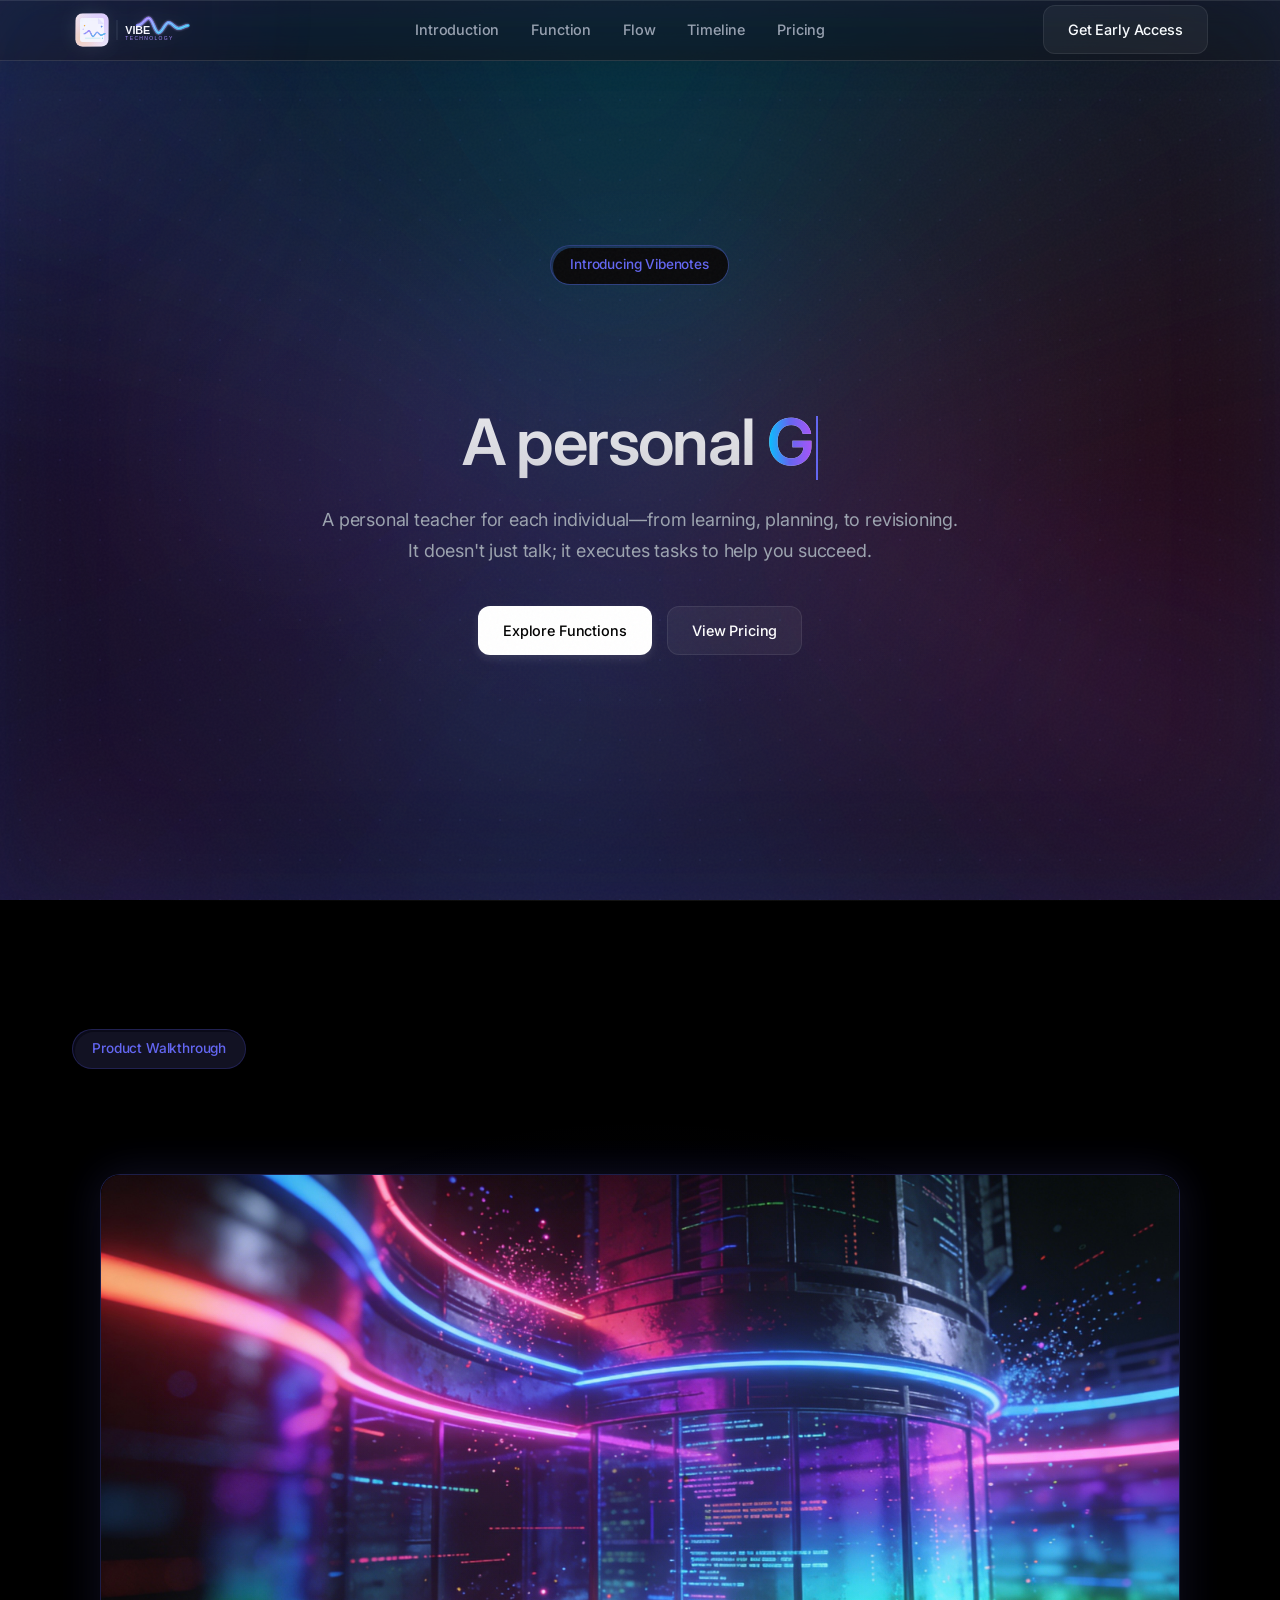
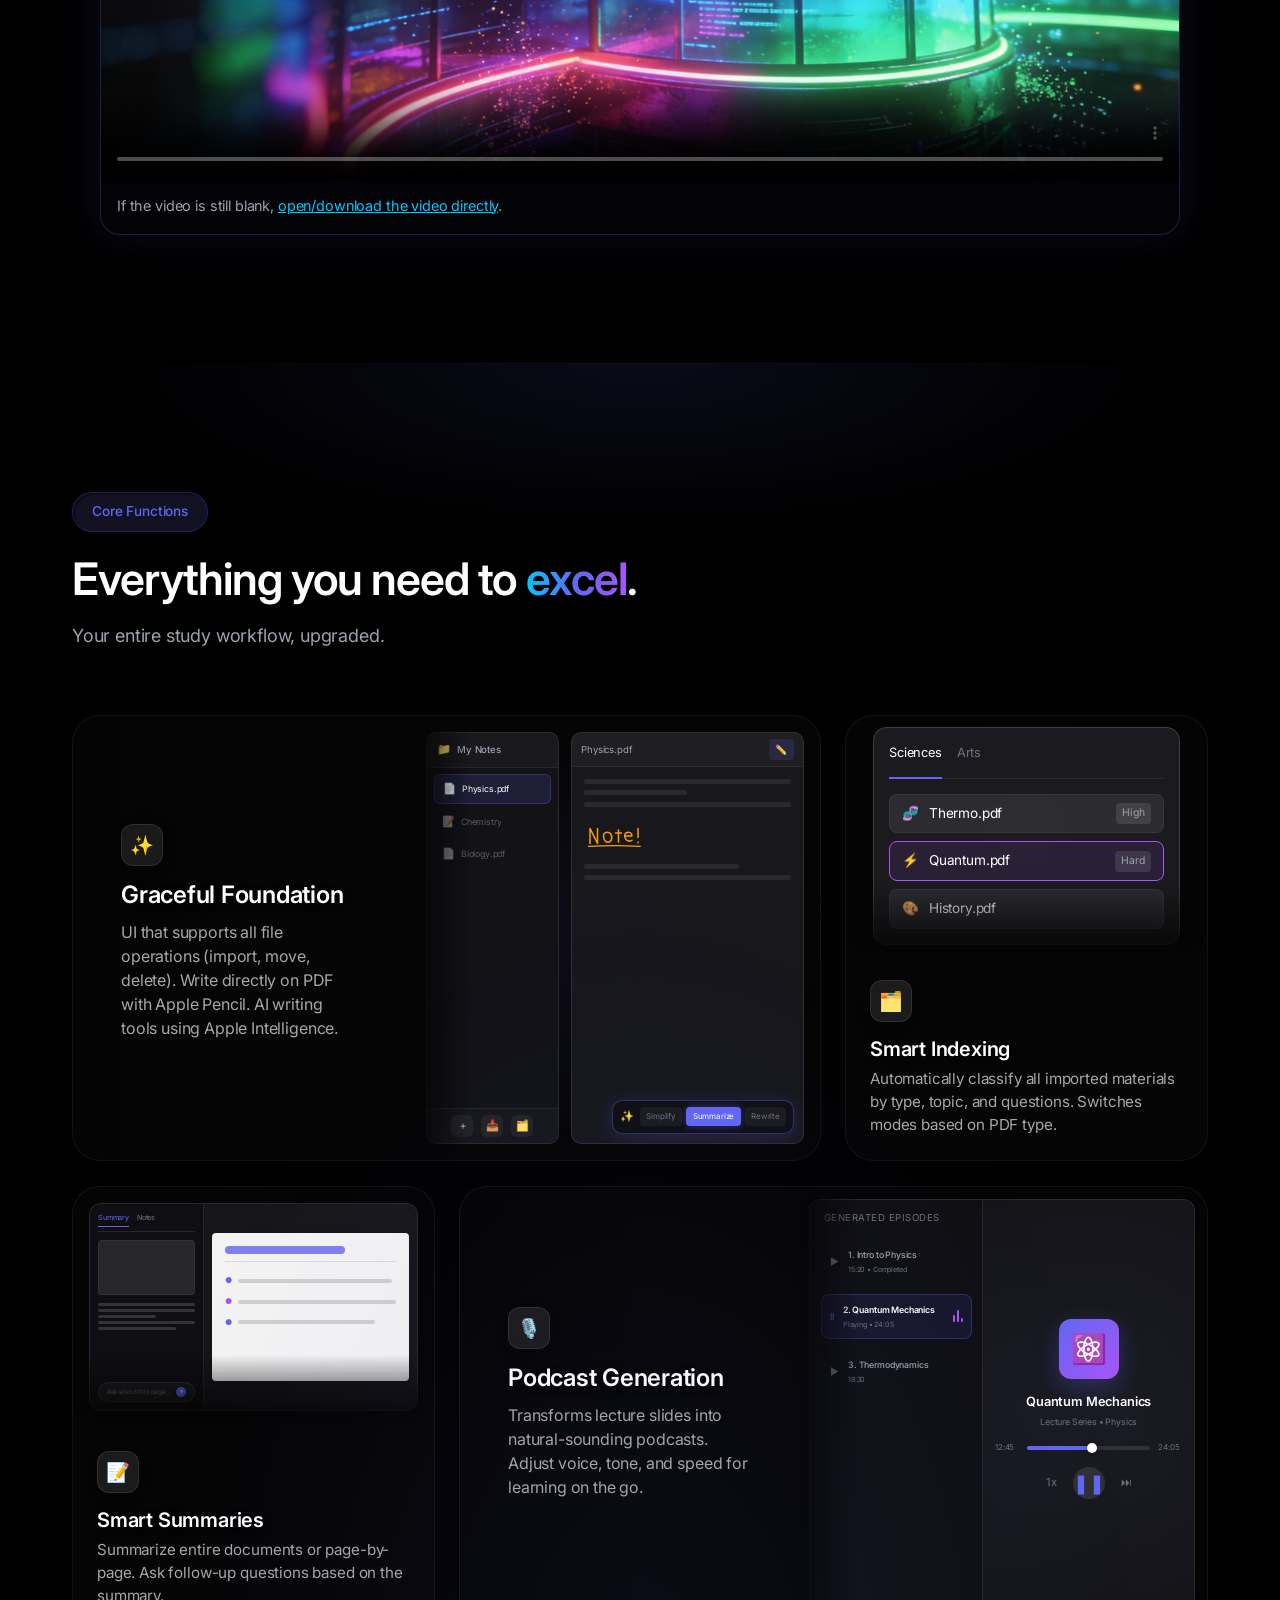
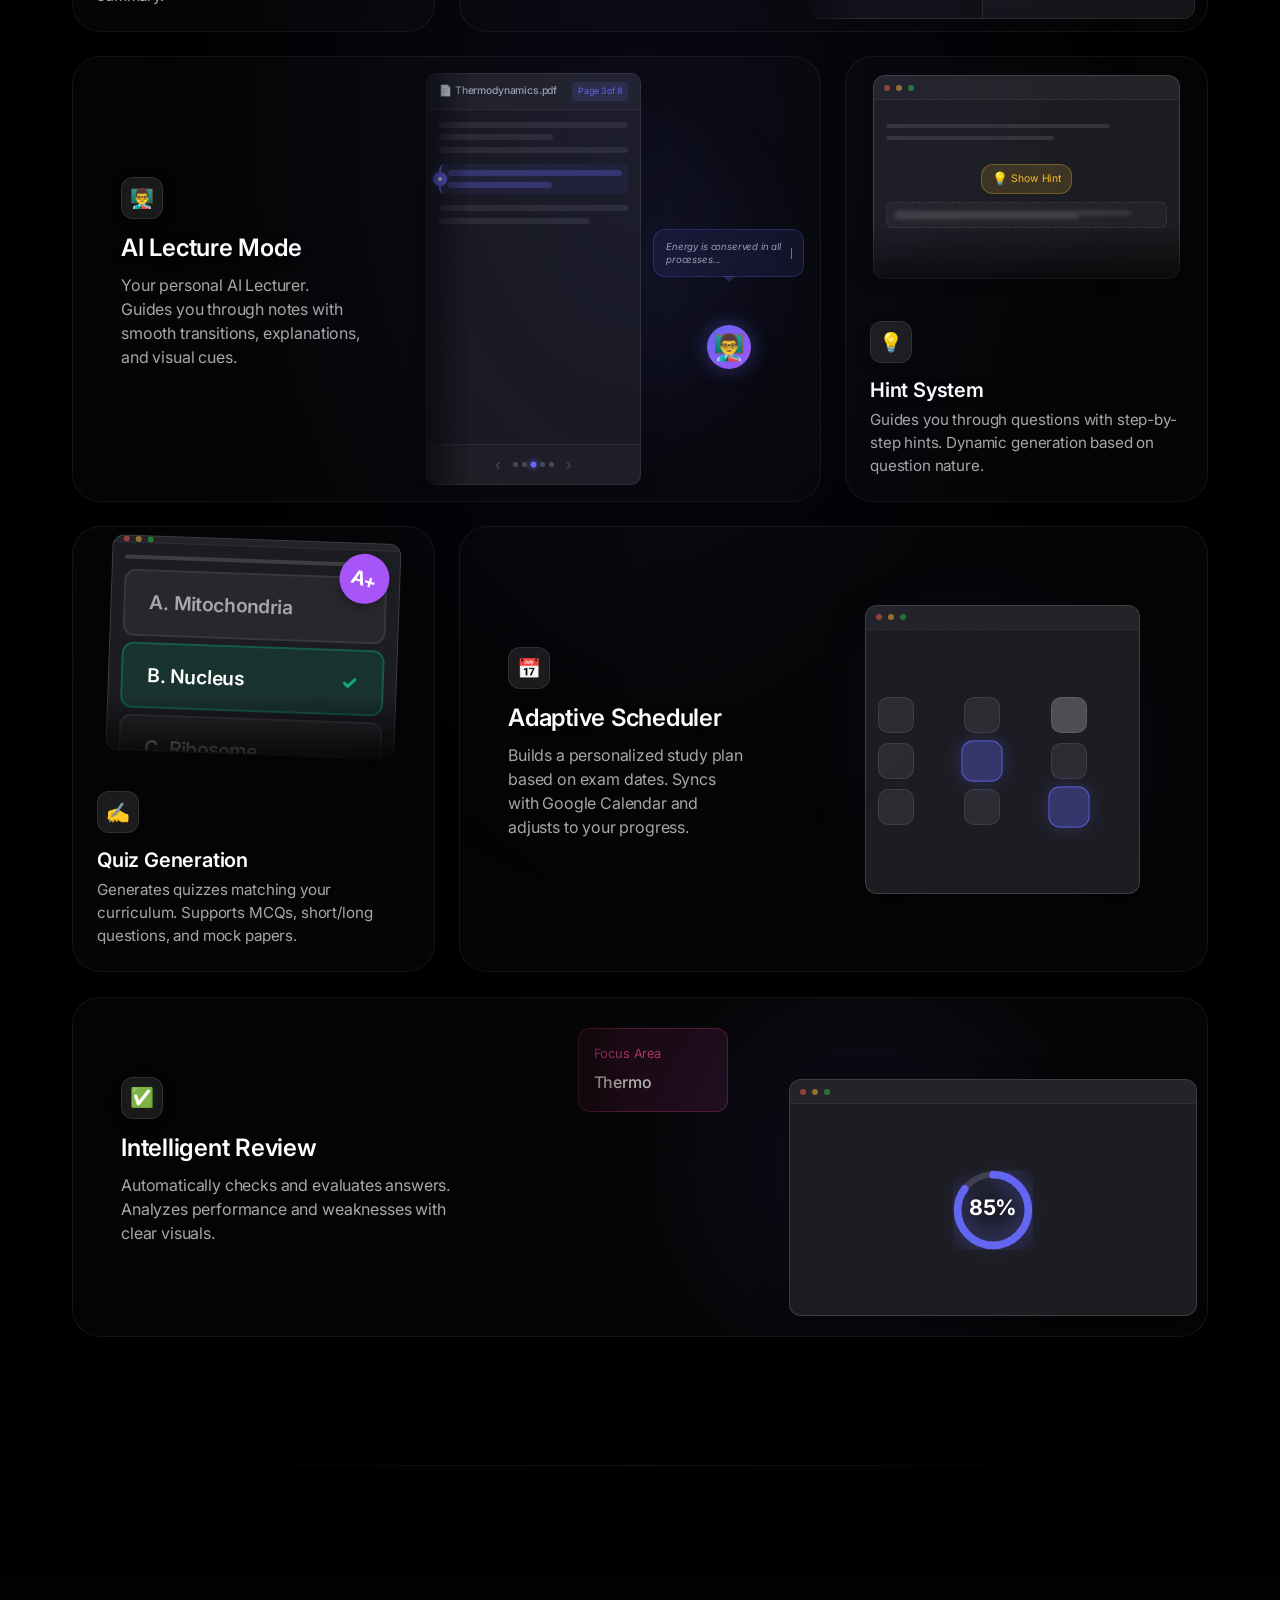
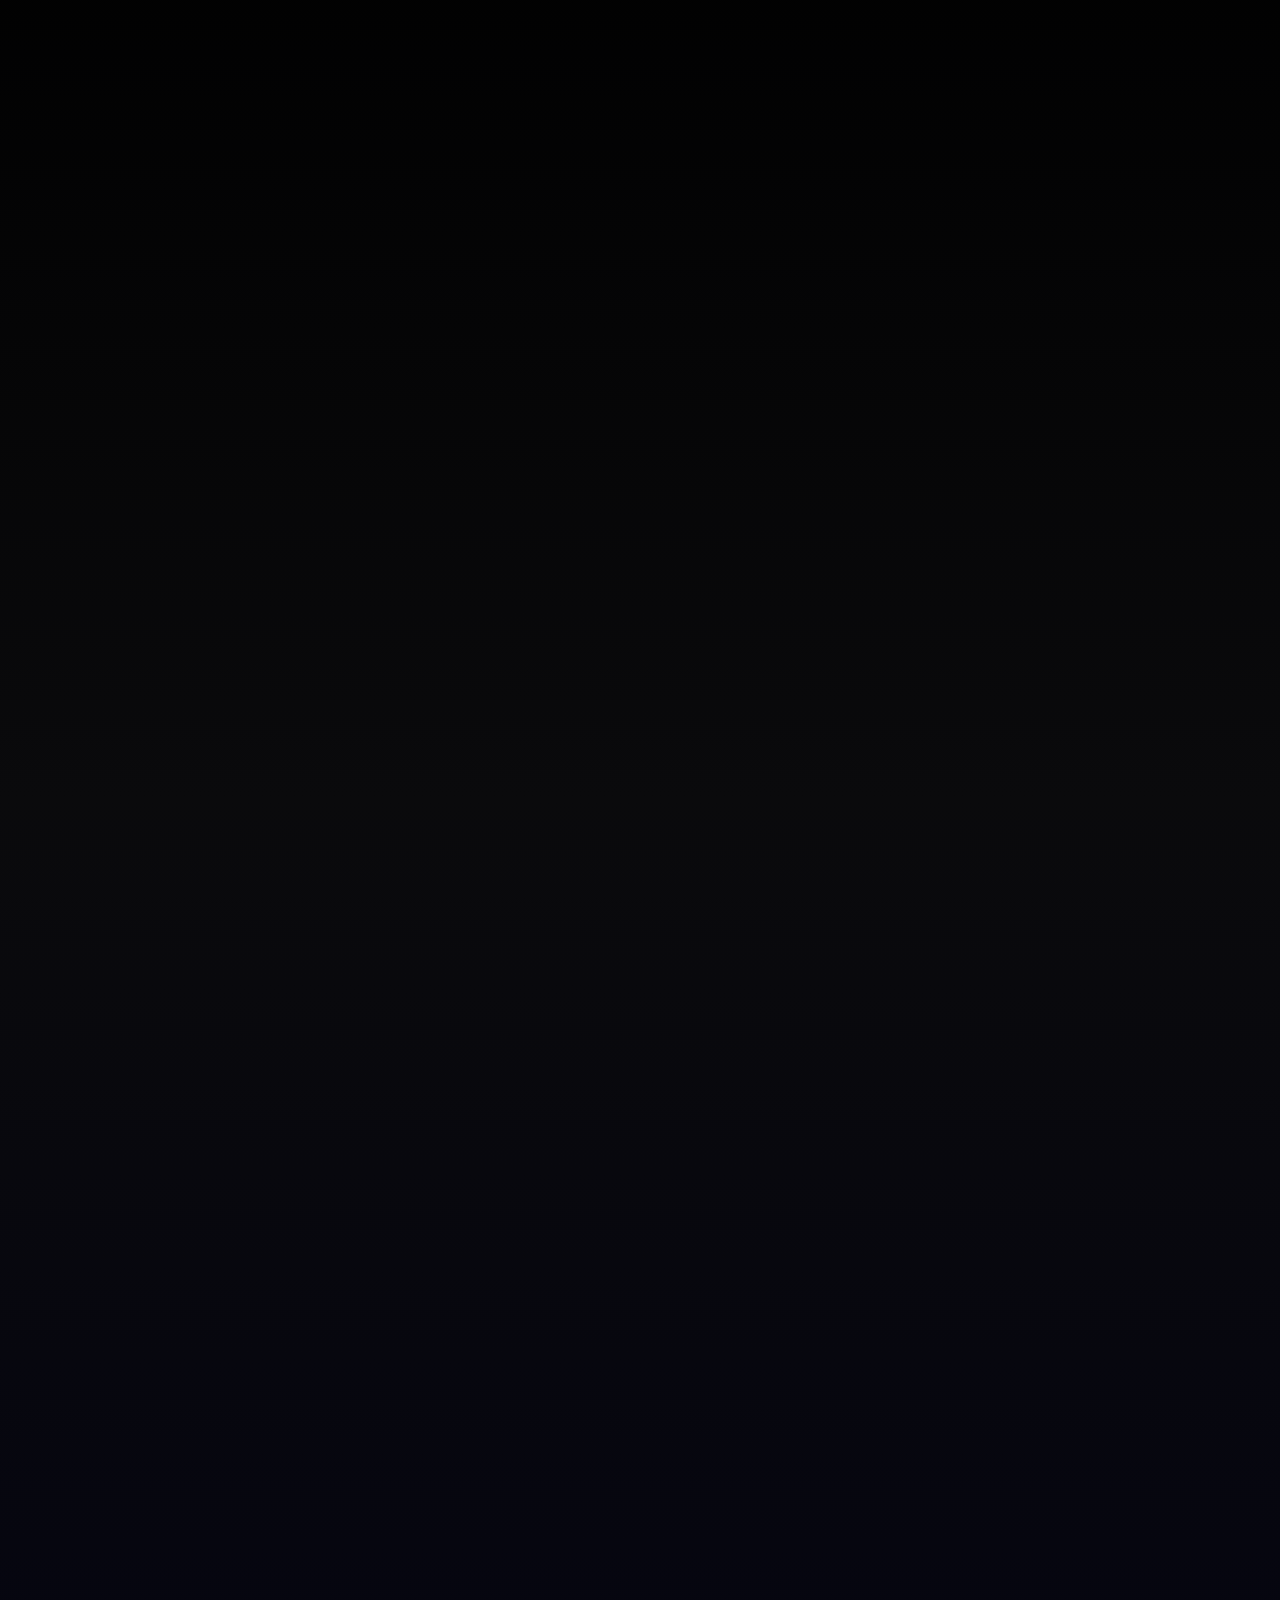
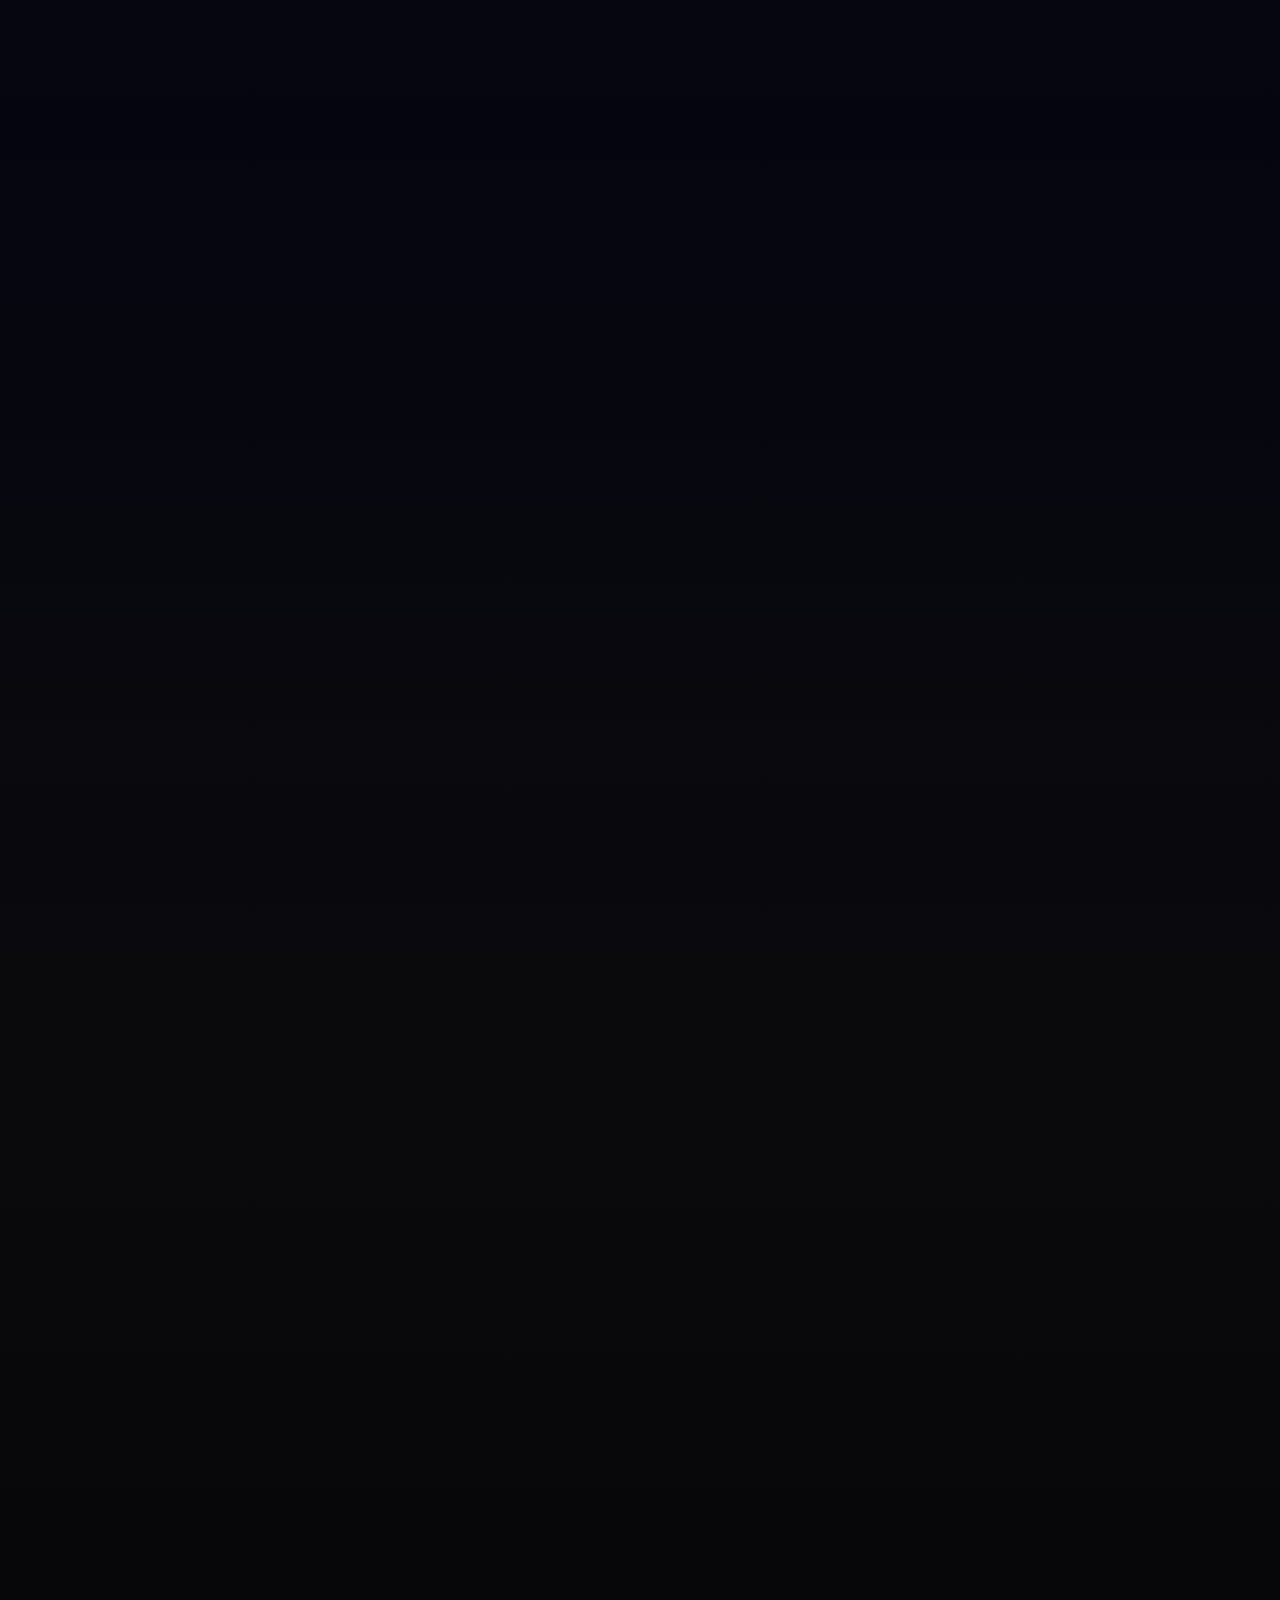
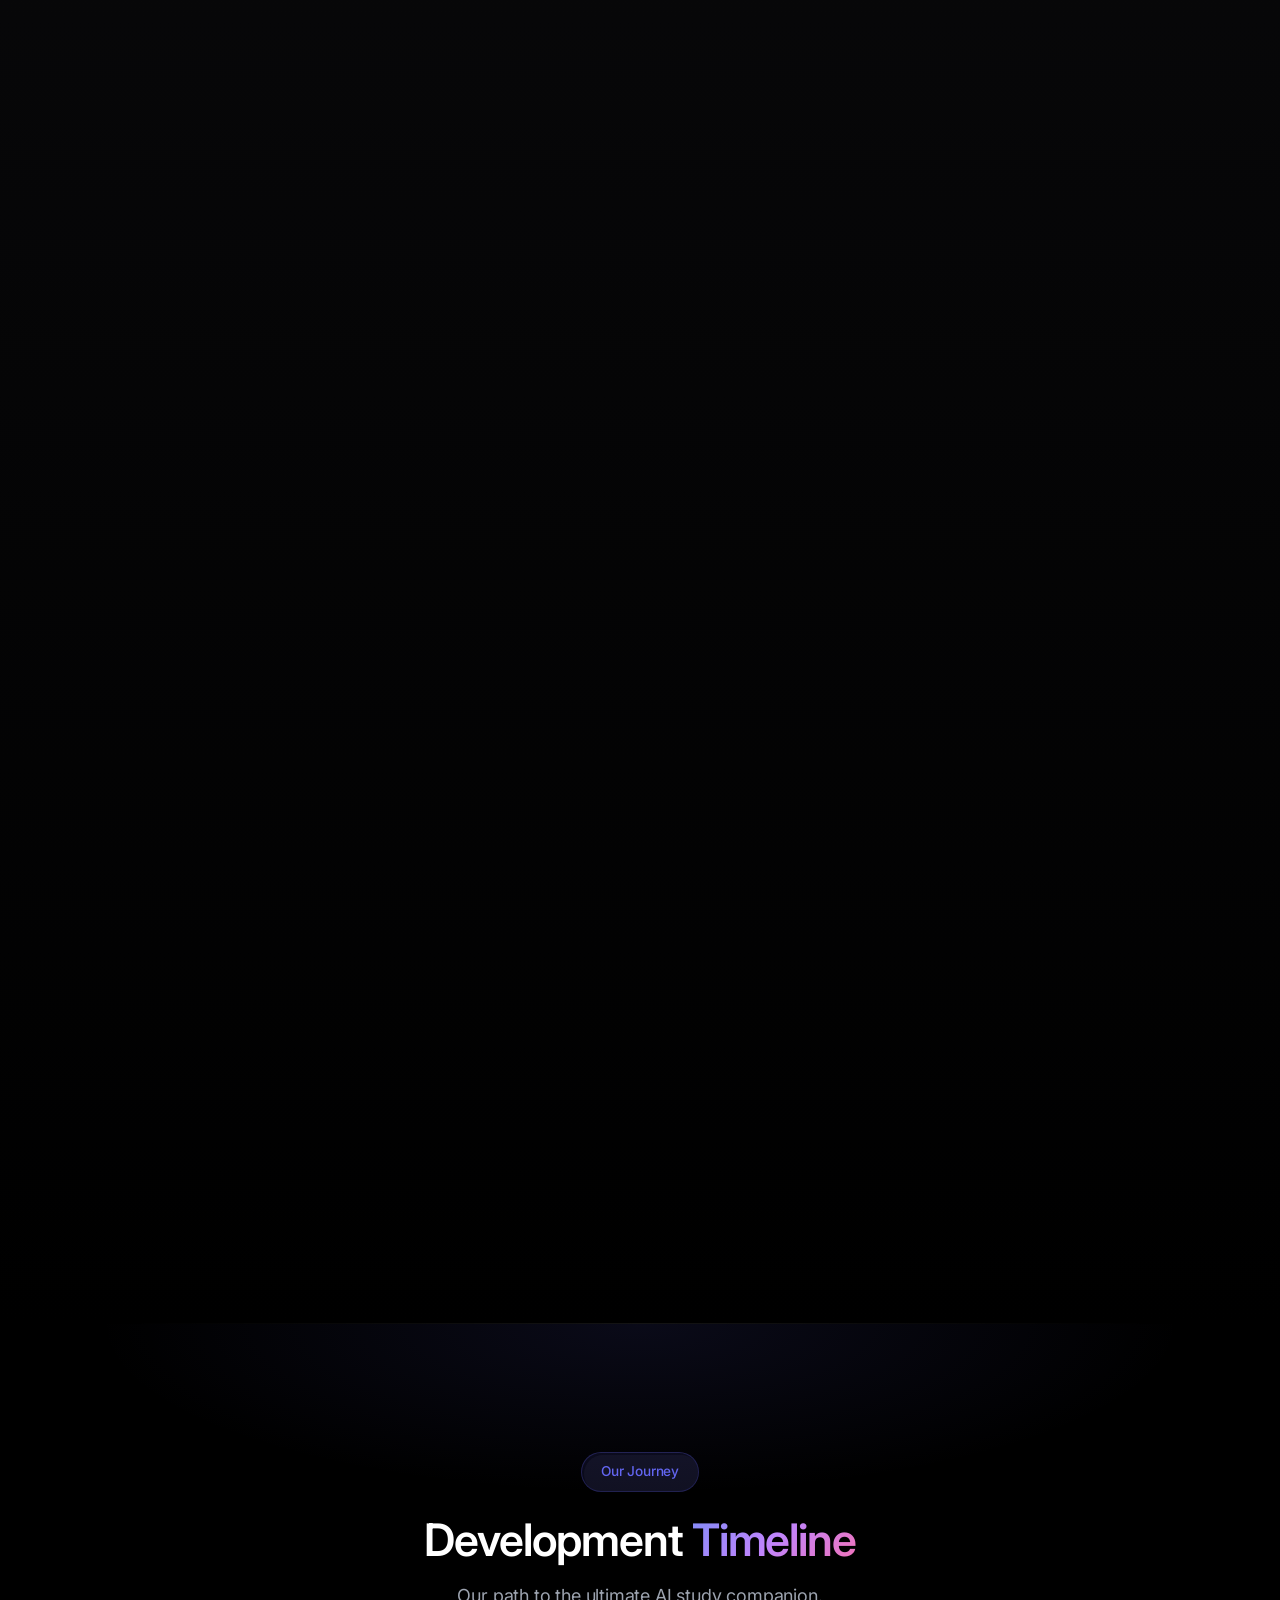
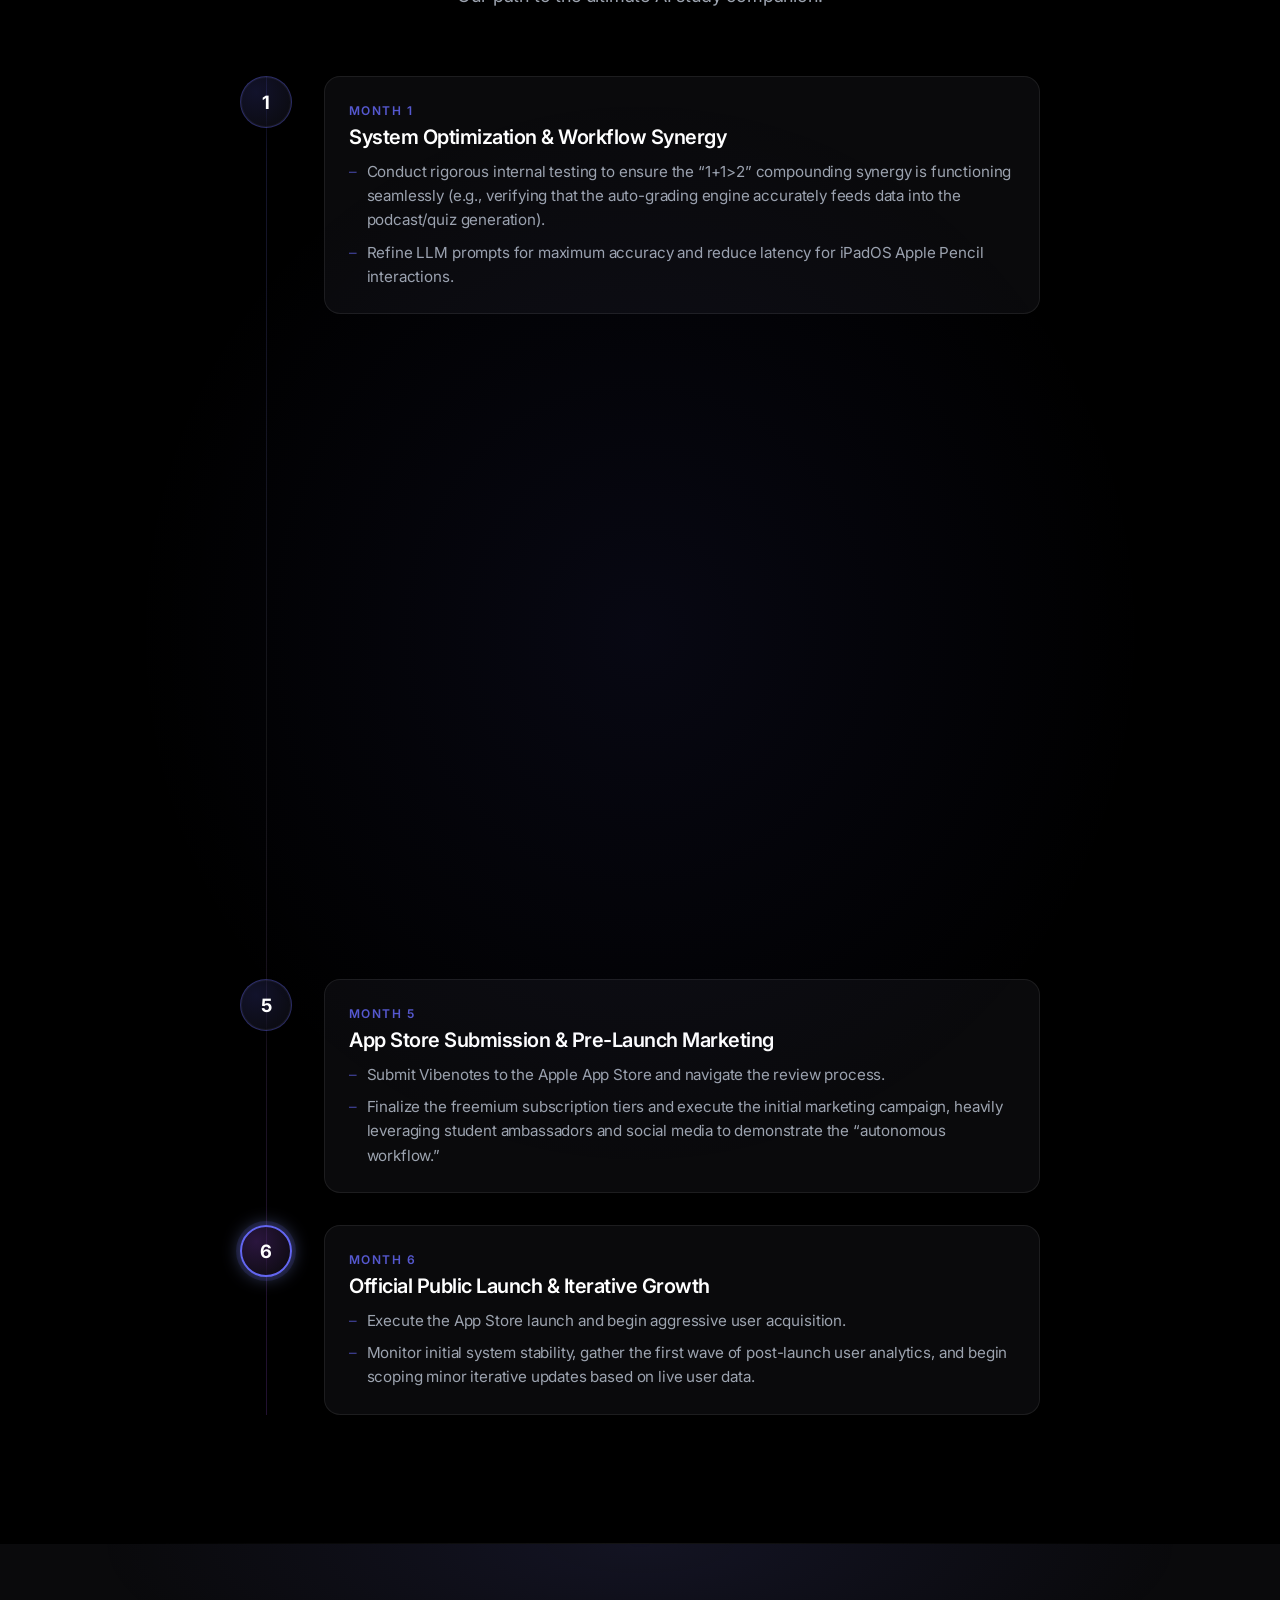
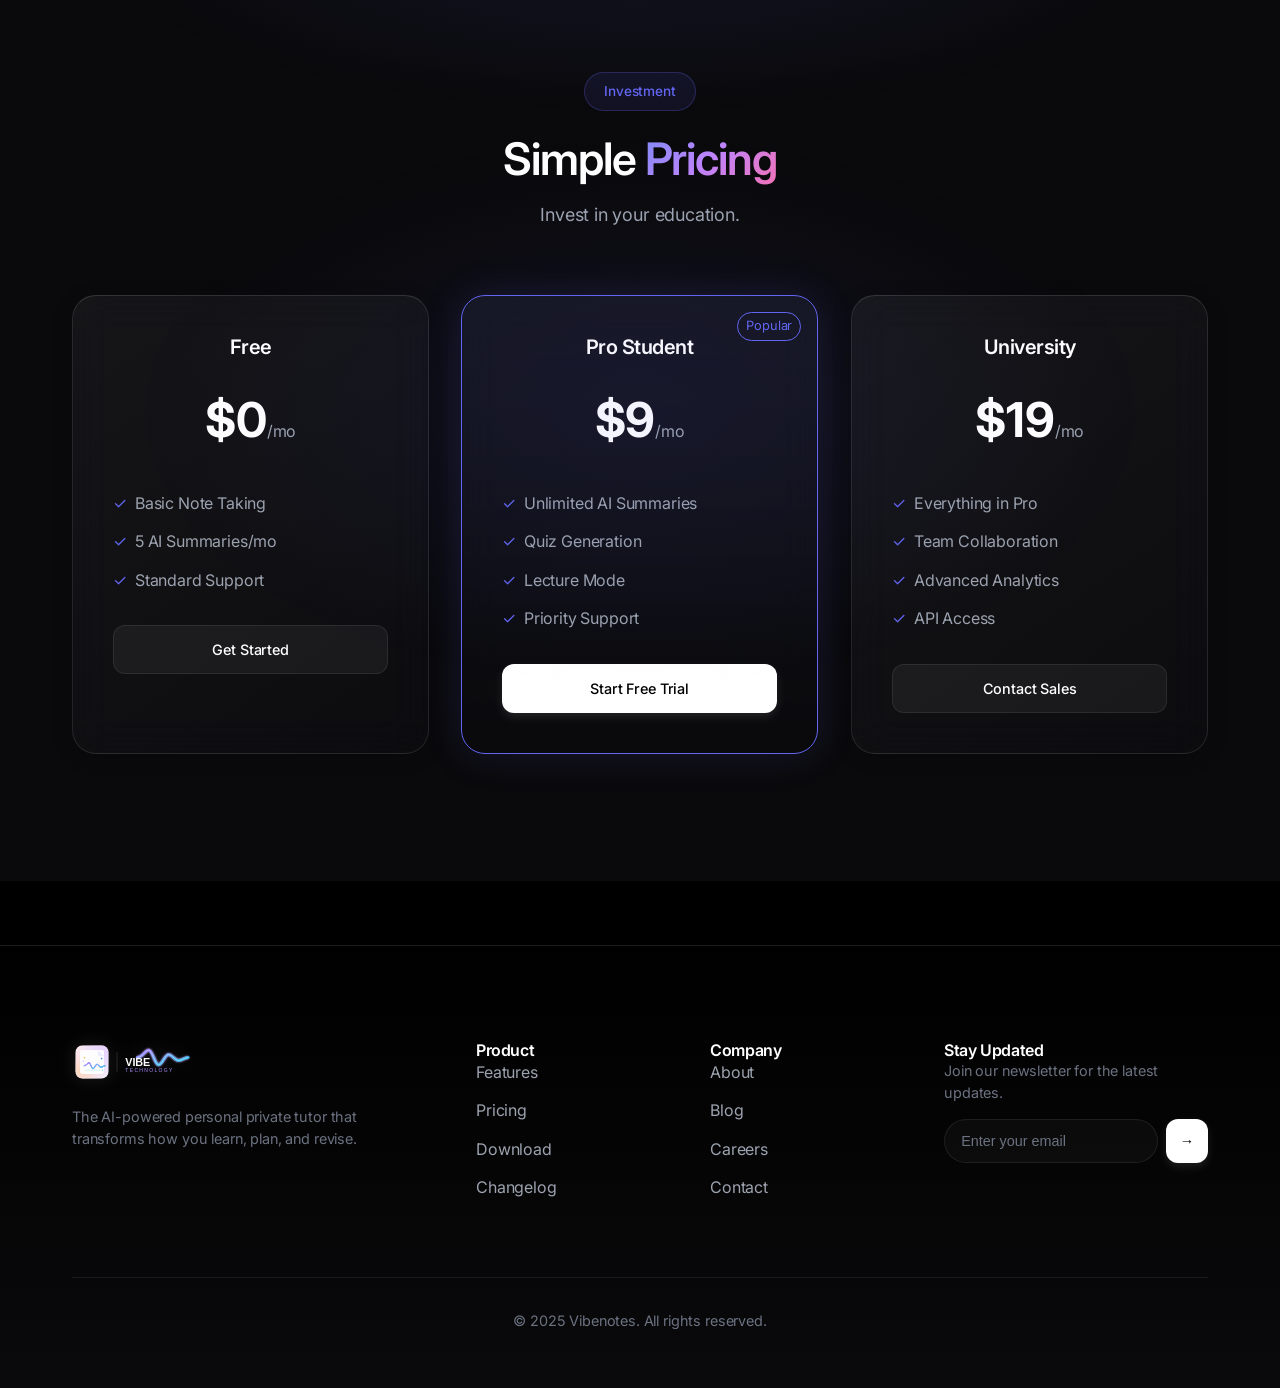
==== commit d2e95c50: "update 4 level learning" ====
--- a/index.html
+++ b/index.html
@@ -661,12 +661,12 @@
             <!-- Scene 4: Four Function Blocks (Square Grid) -->
             <div class="flow-scene scene-reorganize">
                 <div class="container">
-                    <h3 class="scene-title">Four Core Functions</h3>
+                    <h3 class="scene-title">4-Level Learning Loop</h3>
                     
-                    <!-- 2x2 Square Grid of Function Blocks -->
+                    <!-- 2x2 Compact Grid of Learning Levels -->
                     <div class="function-blocks-grid">
                         
-                        <!-- Block 1: Foundation -->
+                        <!-- Level 1: Foundation Layer -->
                         <div class="function-block" data-block="1">
                             <div class="block-number">01</div>
                             <h4 class="block-title">Foundation</h4>
@@ -675,93 +675,84 @@
                                     <span class="feature-icon">🗂️</span>
                                     <div class="feature-content">
                                         <div class="feature-name">Smart Indexing</div>
-                                        <div class="feature-desc">Auto-classify all materials by type and topic</div>
+                                        <div class="feature-desc">Organize learning inputs</div>
                                     </div>
                                 </div>
                                 <div class="block-feature-item">
                                     <span class="feature-icon">📝</span>
                                     <div class="feature-content">
                                         <div class="feature-name">AI Summaries</div>
-                                        <div class="feature-desc">Instant understanding of complex topics</div>
-                                    </div>
-                                </div>
-                            </div>
-                        </div>
-
-                        <!-- Block 2: Active Learning -->
+                                        <div class="feature-desc">Build first understanding</div>
+                                    </div>
+                                </div>
+                            </div>
+                        </div>
+
+                        <!-- Level 2: Knowledge Expansion Layer -->
                         <div class="function-block" data-block="2">
                             <div class="block-number">02</div>
-                            <h4 class="block-title">Active Learning</h4>
+                            <h4 class="block-title">Expansion</h4>
                             <div class="block-features">
                                 <div class="block-feature-item">
                                     <span class="feature-icon">👨‍🏫</span>
                                     <div class="feature-content">
                                         <div class="feature-name">AI Lecturer</div>
-                                        <div class="feature-desc">Personal teaching with smooth transitions</div>
+                                        <div class="feature-desc">Broaden concepts with guidance</div>
                                     </div>
                                 </div>
                                 <div class="block-feature-item">
                                     <span class="feature-icon">🎙️</span>
                                     <div class="feature-content">
                                         <div class="feature-name">Podcast Mode</div>
-                                        <div class="feature-desc">Learn on the go with natural audio</div>
+                                        <div class="feature-desc">Learn while moving through topics</div>
                                     </div>
                                 </div>
                                 <div class="block-feature-item">
                                     <span class="feature-icon">💡</span>
                                     <div class="feature-content">
                                         <div class="feature-name">Smart Hints</div>
-                                        <div class="feature-desc">Guided learning through problems</div>
-                                    </div>
-                                </div>
-                            </div>
-                        </div>
-
-                        <!-- Block 3: Practice & Test -->
+                                        <div class="feature-desc">Step-by-step when it gets hard</div>
+                                    </div>
+                                </div>
+                            </div>
+                        </div>
+
+                        <!-- Level 3: Practice Reinforcement Layer -->
                         <div class="function-block" data-block="3">
                             <div class="block-number">03</div>
-                            <h4 class="block-title">Practice & Test</h4>
+                            <h4 class="block-title">Practice</h4>
                             <div class="block-features">
                                 <div class="block-feature-item">
                                     <span class="feature-icon">✍️</span>
                                     <div class="feature-content">
                                         <div class="feature-name">Quiz Generator</div>
-                                        <div class="feature-desc">Test yourself with adaptive questions</div>
+                                        <div class="feature-desc">Reinforce with repetition</div>
                                     </div>
                                 </div>
                                 <div class="block-feature-item">
                                     <span class="feature-icon">📅</span>
                                     <div class="feature-content">
                                         <div class="feature-name">Smart Schedule</div>
-                                        <div class="feature-desc">Adaptive planning based on your progress</div>
-                                    </div>
-                                </div>
-                            </div>
-                        </div>
-
-                        <!-- Block 4: Mastery -->
+                                        <div class="feature-desc">Keep a consistent rhythm</div>
+                                    </div>
+                                </div>
+                            </div>
+                        </div>
+
+                        <!-- Level 4: Consolidation & Loop Layer -->
                         <div class="function-block" data-block="4">
                             <div class="block-number">04</div>
-                            <h4 class="block-title">Mastery</h4>
+                            <h4 class="block-title">Consolidate &amp; Loop</h4>
                             <div class="block-features">
                                 <div class="block-feature-item">
                                     <span class="feature-icon">✅</span>
                                     <div class="feature-content">
                                         <div class="feature-name">Auto Review</div>
-                                        <div class="feature-desc">Track progress and identify weaknesses</div>
-                                    </div>
-                                </div>
-                            </div>
-                            <div class="block-stats">
-                                <div class="stat-item">
-                                    <div class="stat-value">95%</div>
-                                    <div class="stat-label">SUCCESS RATE</div>
-                                </div>
-                                <div class="stat-item">
-                                    <div class="stat-value">10x</div>
-                                    <div class="stat-label">FASTER</div>
-                                </div>
-                            </div>
+                                        <div class="feature-desc">Review weak points, then restart Level 1</div>
+                                    </div>
+                                </div>
+                            </div>
+                            <div class="block-loop-note">↺ Repeat the loop</div>
                         </div>
 
                     </div>
--- a/style.css
+++ b/style.css
@@ -9739,39 +9739,148 @@
 .scene-reorganize .container {
     position: relative;
     z-index: 200;
-    max-width: 1200px;
+    max-width: 1100px;
     width: 100%;
     height: auto;
     display: flex;
     flex-direction: column;
-    padding: 2rem; /* Reduced padding */
+    padding: 1rem 1.25rem;
 }
 
 .scene-reorganize .scene-title {
-    margin-bottom: 2rem; /* Reduced */
-    font-size: clamp(2rem, 5vw, 3rem);
+    margin-bottom: 0.75rem;
+    font-size: clamp(1.8rem, 4vw, 2.6rem);
     flex-shrink: 0;
     position: relative;
     z-index: 300;
 }
 
-/* Function Blocks Grid - 2x2 Square Layout */
+.scene-reorganize .scene-description {
+    max-width: 900px;
+    margin: 0 auto 1rem;
+    text-align: center;
+    color: var(--text-secondary);
+    line-height: 1.55;
+}
+
+.learning-loop-guide {
+    position: relative;
+    display: flex;
+    align-items: center;
+    justify-content: center;
+    gap: 0.5rem;
+    flex-wrap: wrap;
+    margin: 0 auto 1.2rem;
+    max-width: 1000px;
+}
+
+.loop-orbit {
+    position: absolute;
+    inset: -10px;
+    border: 1px dashed rgba(168, 85, 247, 0.25);
+    border-radius: 999px;
+    pointer-events: none;
+    opacity: 0.65;
+}
+
+.orbit-dot {
+    position: absolute;
+    top: 0;
+    left: 50%;
+    width: 9px;
+    height: 9px;
+    border-radius: 50%;
+    background: linear-gradient(135deg, #EC4899, #A855F7);
+    box-shadow: 0 0 14px rgba(236, 72, 153, 0.8);
+    transform: translate(-50%, -50%);
+}
+
+.loop-orbit {
+    animation: orbitRotate 2.8s linear infinite;
+}
+
+@keyframes orbitRotate {
+    from { transform: rotate(0deg); }
+    to { transform: rotate(360deg); }
+}
+
+.loop-step {
+    padding: 0.45rem 0.8rem;
+    border-radius: 999px;
+    font-size: 0.78rem;
+    font-weight: 700;
+    border: 1px solid rgba(99, 102, 241, 0.35);
+    background: rgba(10, 10, 16, 0.85);
+    color: #fff;
+    white-space: nowrap;
+    animation: loopStepPulse 4.8s ease-in-out infinite;
+}
+
+.loop-step.step-1 { animation-delay: 0s; }
+.loop-step.step-2 { animation-delay: 1.2s; }
+.loop-step.step-3 { animation-delay: 2.4s; }
+.loop-step.step-4 { animation-delay: 3.6s; }
+
+.loop-arrow {
+    color: rgba(168, 85, 247, 0.95);
+    font-weight: 900;
+    font-size: 1rem;
+    opacity: 0.4;
+    animation: loopArrowFlow 1.1s ease-in-out infinite;
+}
+
+.loop-arrow.a-1 { animation-delay: 0s; }
+.loop-arrow.a-2 { animation-delay: 0.2s; }
+.loop-arrow.a-3 { animation-delay: 0.4s; }
+
+.loop-return {
+    color: rgba(236, 72, 153, 0.95);
+    animation: loopReturnSpin 1.4s linear infinite;
+}
+
+@keyframes loopStepPulse {
+    0%, 18%, 100% {
+        transform: translateY(0) scale(1);
+        border-color: rgba(99, 102, 241, 0.35);
+        box-shadow: none;
+        opacity: 0.78;
+    }
+    8% {
+        transform: translateY(-2px) scale(1.06);
+        border-color: rgba(168, 85, 247, 0.95);
+        box-shadow: 0 0 22px rgba(168, 85, 247, 0.45);
+        opacity: 1;
+    }
+}
+
+@keyframes loopArrowFlow {
+    0%, 100% { opacity: 0.35; transform: translateX(0) scale(1); }
+    50% { opacity: 1; transform: translateX(4px) scale(1.2); }
+}
+
+@keyframes loopReturnSpin {
+    0% { transform: rotate(0deg) scale(1); }
+    50% { transform: rotate(180deg) scale(1.14); }
+    100% { transform: rotate(360deg) scale(1); }
+}
+
+/* Function Blocks Grid - 2x2 Compact Layout */
 .function-blocks-grid {
     display: grid;
     grid-template-columns: repeat(2, 1fr);
-    gap: 1.5rem;
-    max-width: 1100px;
+    gap: 1rem;
+    max-width: 980px;
     margin: 0 auto;
     position: relative;
     z-index: 20;
 }
 
 .function-block {
-    aspect-ratio: 1 / 1; /* Makes blocks perfectly square */
+    min-height: 210px;
     background: rgba(10, 10, 12, 0.95);
     border: 2px solid rgba(99, 102, 241, 0.4);
-    border-radius: 24px;
-    padding: 2rem 1.5rem;
+    border-radius: 20px;
+    padding: 1.2rem 1rem;
     display: flex;
     flex-direction: column;
     align-items: flex-start;
@@ -9786,6 +9895,7 @@
     backdrop-filter: blur(20px);
     position: relative;
     overflow: hidden;
+    animation: levelLoopGlow 8s linear infinite;
 }
 
 .function-block::before {
@@ -9811,43 +9921,62 @@
 
 .function-block[data-block="1"] {
     transition-delay: 0.1s;
+    animation-delay: 0s;
 }
 
 .function-block[data-block="2"] {
     transition-delay: 0.2s;
+    animation-delay: 2s;
 }
 
 .function-block[data-block="3"] {
     transition-delay: 0.3s;
+    animation-delay: 4s;
 }
 
 .function-block[data-block="4"] {
     transition-delay: 0.4s;
+    animation-delay: 6s;
+}
+
+@keyframes levelLoopGlow {
+    0%, 20%, 100% {
+        border-color: rgba(99, 102, 241, 0.4);
+        box-shadow:
+            0 10px 40px rgba(0, 0, 0, 0.6),
+            0 0 20px rgba(99, 102, 241, 0.15);
+    }
+    10% {
+        border-color: rgba(236, 72, 153, 0.95);
+        box-shadow:
+            0 10px 40px rgba(0, 0, 0, 0.6),
+            0 0 32px rgba(236, 72, 153, 0.35);
+    }
 }
 
 .block-number {
-    font-size: 1.5rem;
+    font-size: 1.25rem;
     font-weight: 900;
     background: linear-gradient(135deg, #6366F1, #A855F7);
     -webkit-background-clip: text;
     -webkit-text-fill-color: transparent;
     background-clip: text;
-    margin-bottom: 0.5rem;
+    margin-bottom: 0.35rem;
     line-height: 1;
 }
 
 .block-title {
-    font-size: 1.3rem;
+    font-size: 1.12rem;
     font-weight: 800;
     color: #FFFFFF;
-    margin-bottom: 1.2rem;
+    margin-bottom: 0.8rem;
     line-height: 1.2;
 }
 
 .block-features {
     display: flex;
     flex-direction: column;
-    gap: 0.8rem;
+    gap: 0.5rem;
     width: 100%;
     flex: 1;
 }
@@ -9855,8 +9984,8 @@
 .block-feature-item {
     display: flex;
     align-items: flex-start;
-    gap: 0.75rem;
-    padding: 0.75rem;
+    gap: 0.55rem;
+    padding: 0.55rem;
     background: rgba(99, 102, 241, 0.05);
     border: 1px solid rgba(99, 102, 241, 0.2);
     border-radius: 12px;
@@ -9870,7 +9999,7 @@
 }
 
 .feature-icon {
-    font-size: 1.5rem;
+    font-size: 1.15rem;
     flex-shrink: 0;
     line-height: 1;
 }
@@ -9881,7 +10010,7 @@
 }
 
 .feature-name {
-    font-size: 0.9rem;
+    font-size: 0.84rem;
     font-weight: 700;
     color: #FFFFFF;
     margin-bottom: 0.25rem;
@@ -9889,9 +10018,19 @@
 }
 
 .feature-desc {
-    font-size: 0.75rem;
+    font-size: 0.68rem;
     color: var(--text-secondary);
     line-height: 1.4;
+}
+
+.block-loop-note {
+    margin-top: 1rem;
+    padding-top: 0.9rem;
+    border-top: 1px solid rgba(99, 102, 241, 0.2);
+    color: var(--text-secondary);
+    font-size: 0.78rem;
+    line-height: 1.5;
+    width: 100%;
 }
 
 .block-stats {
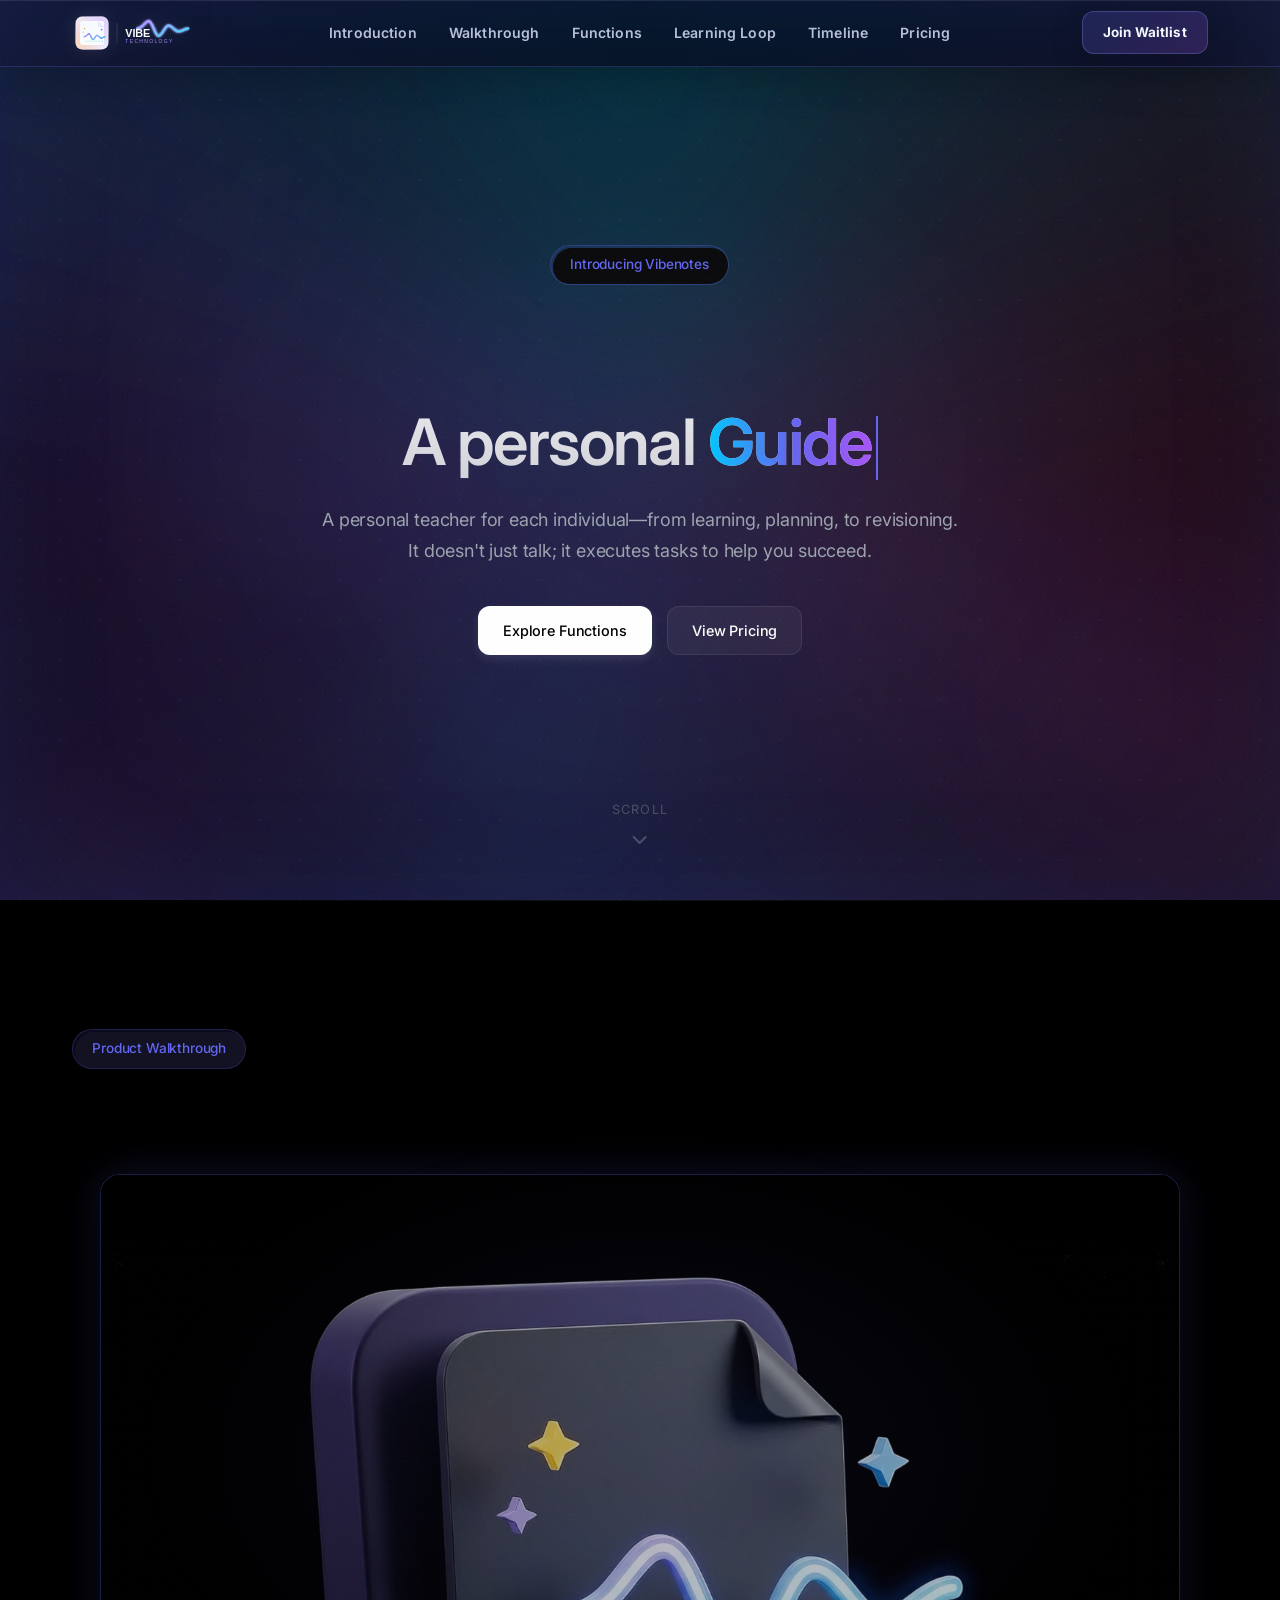
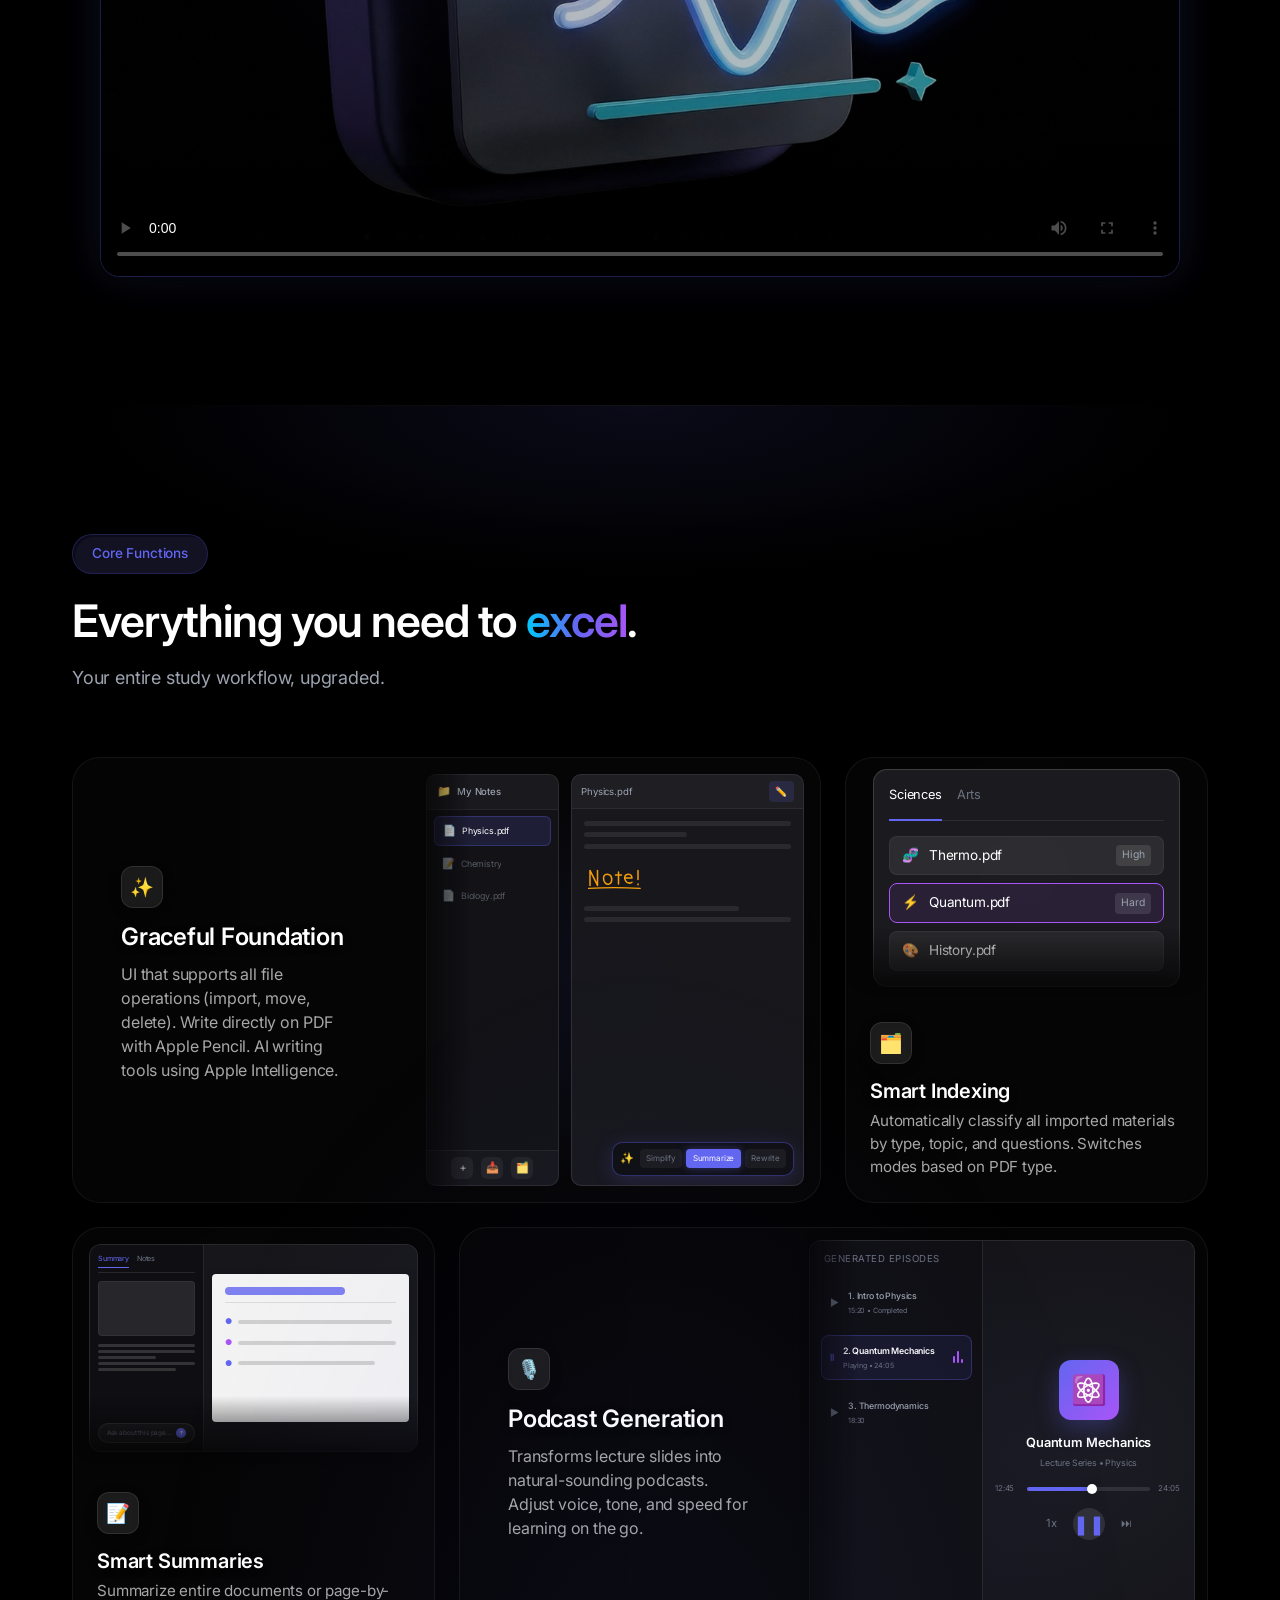
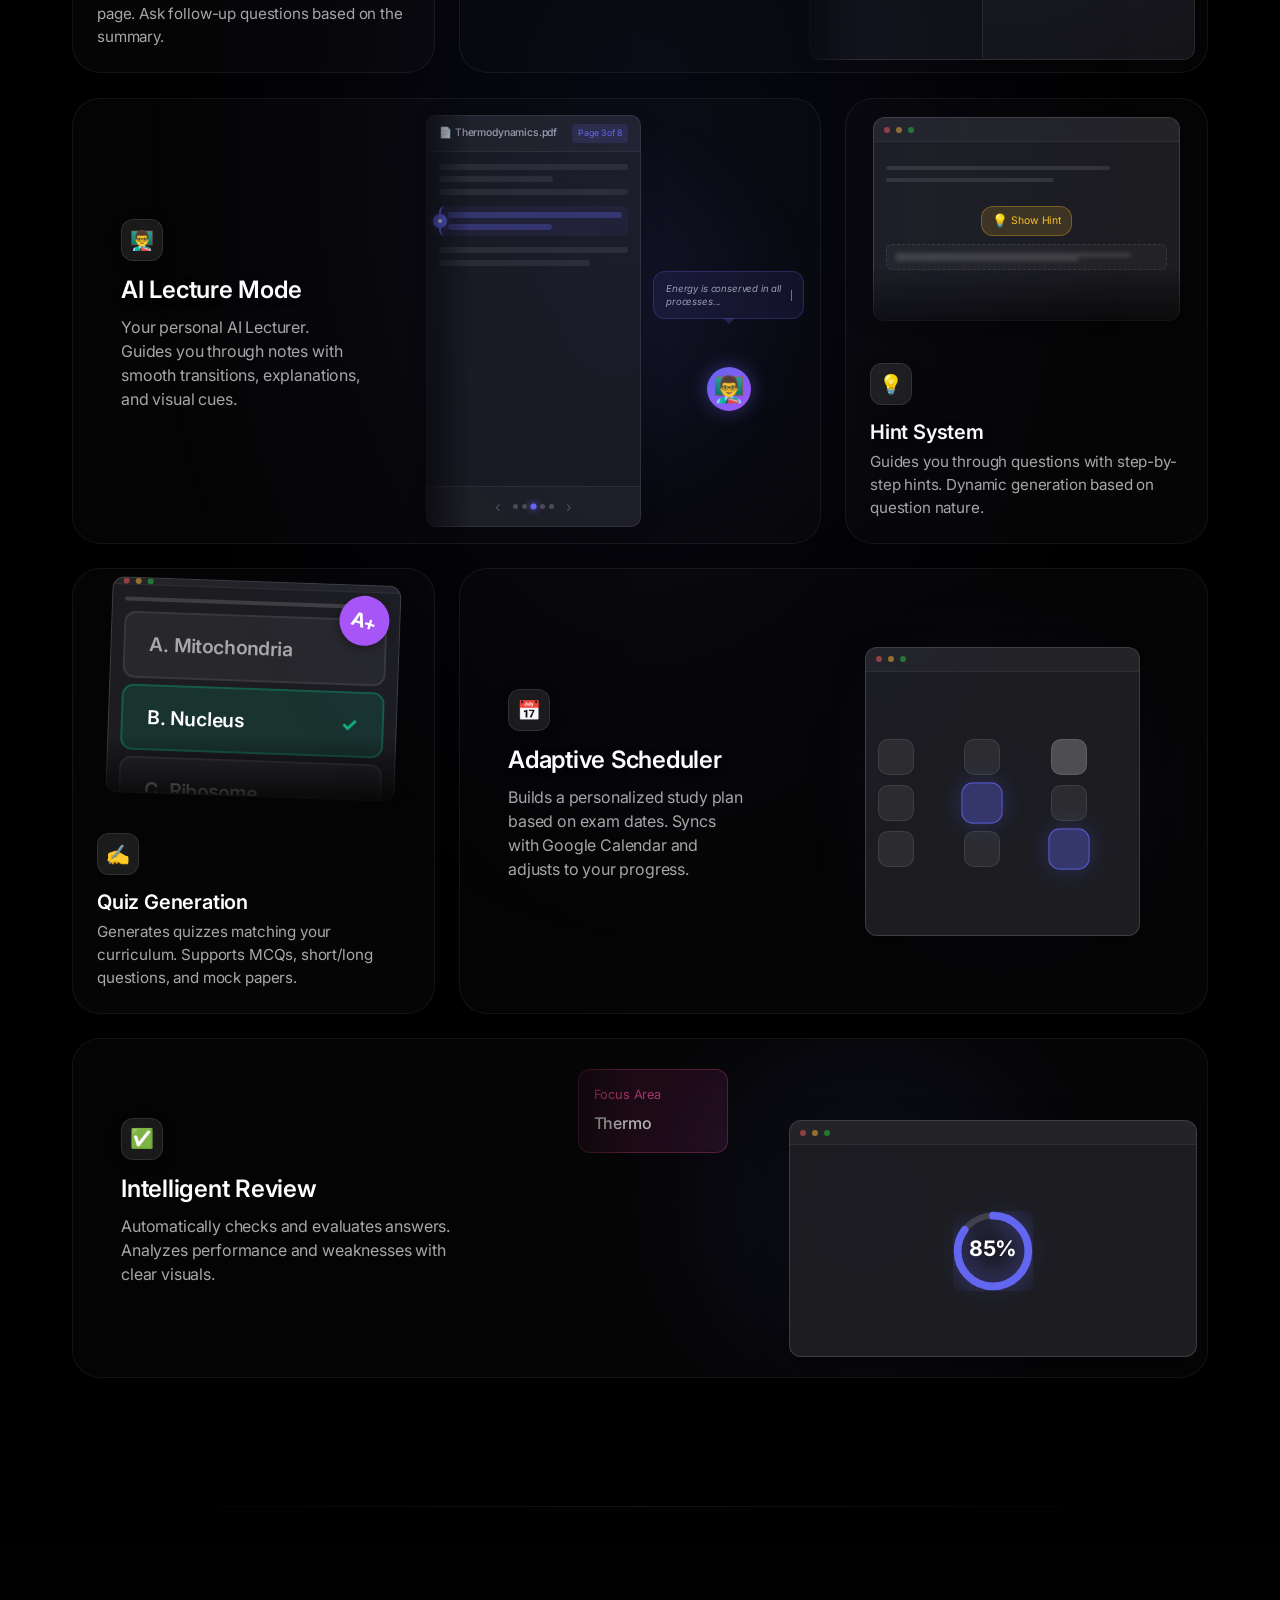
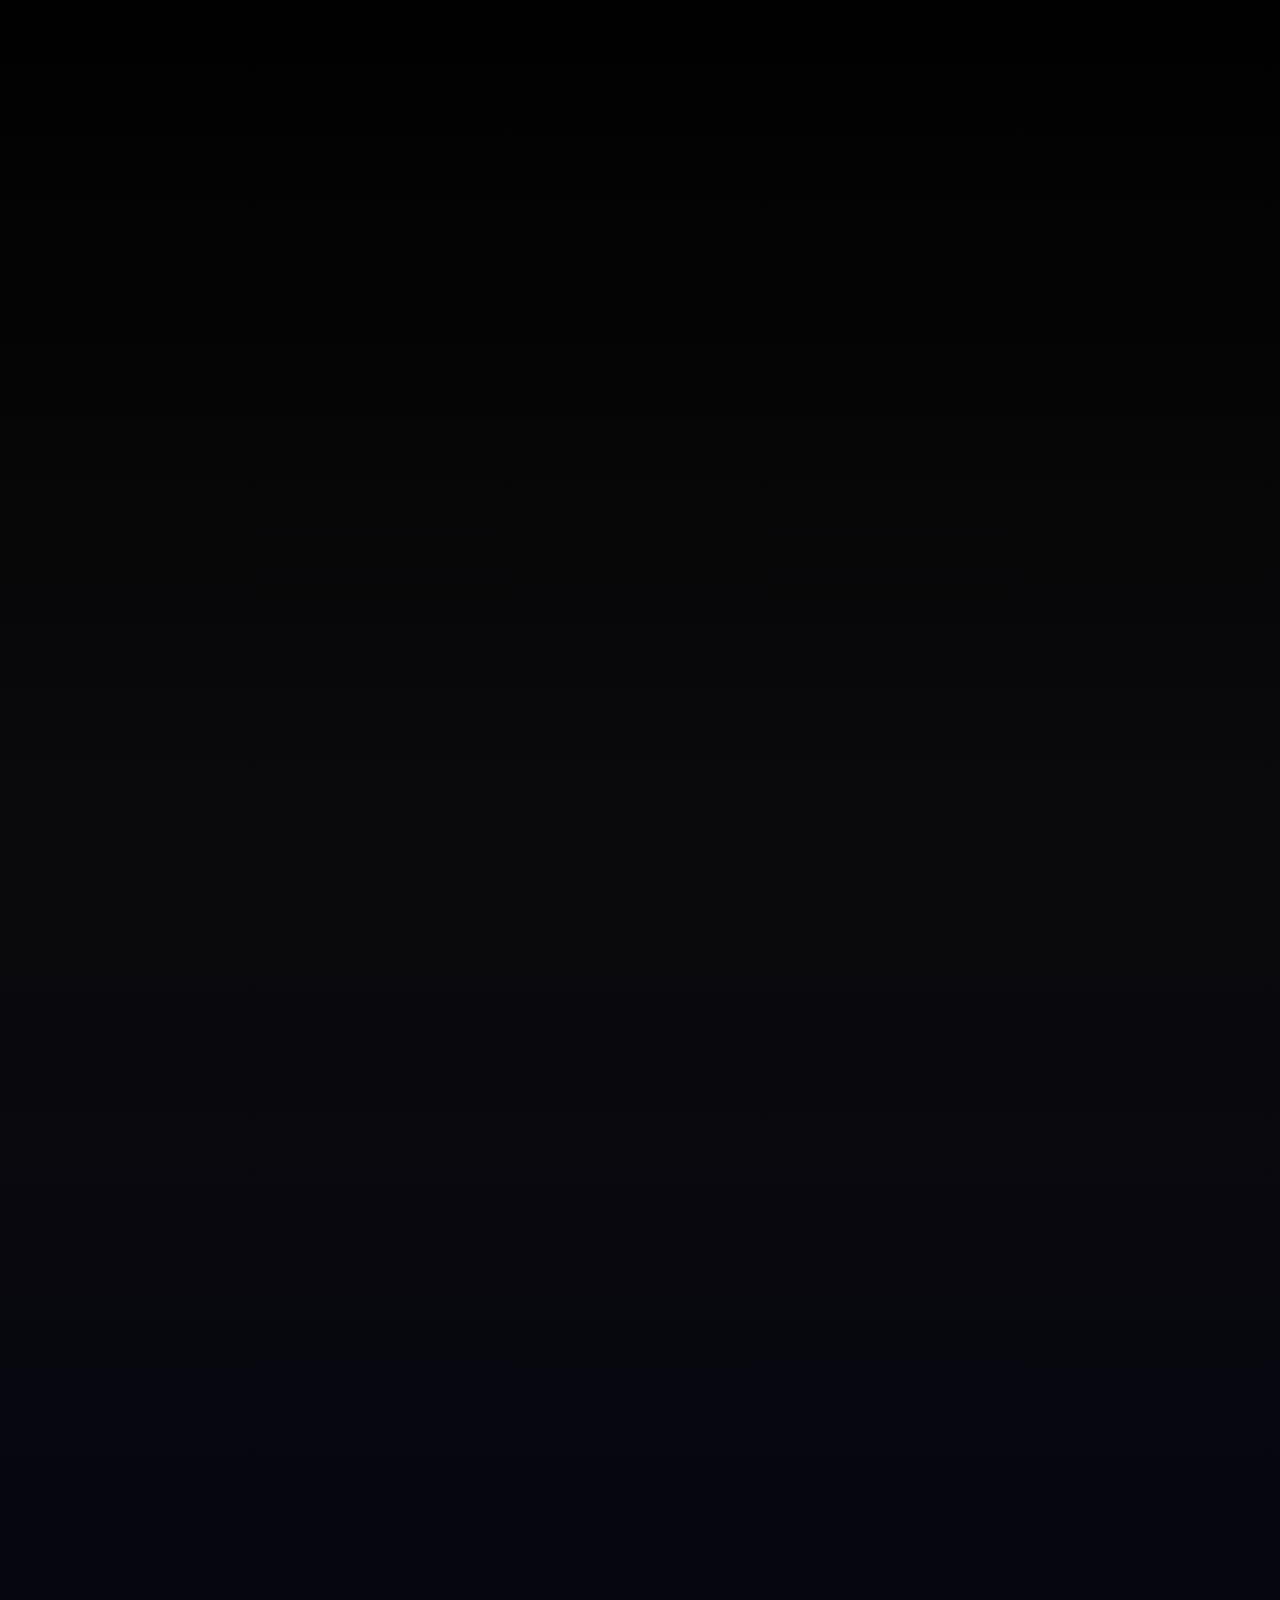
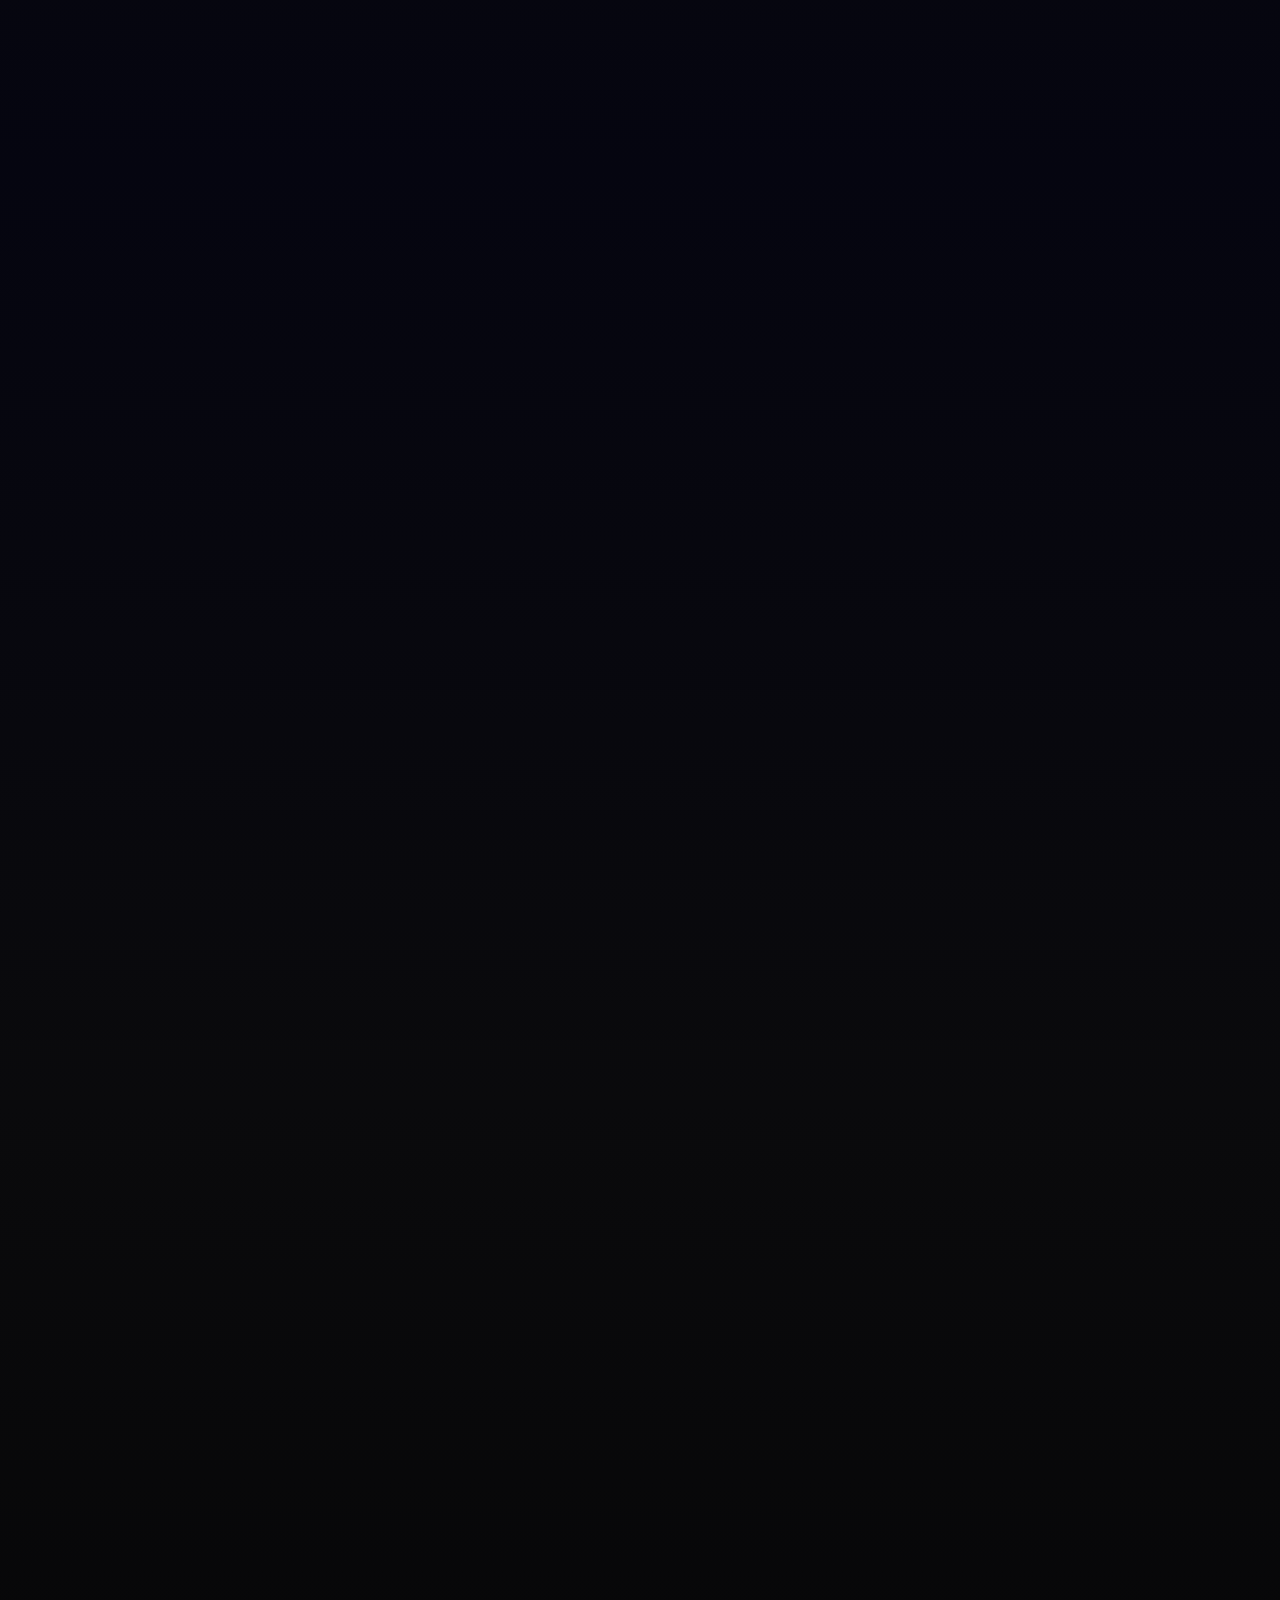
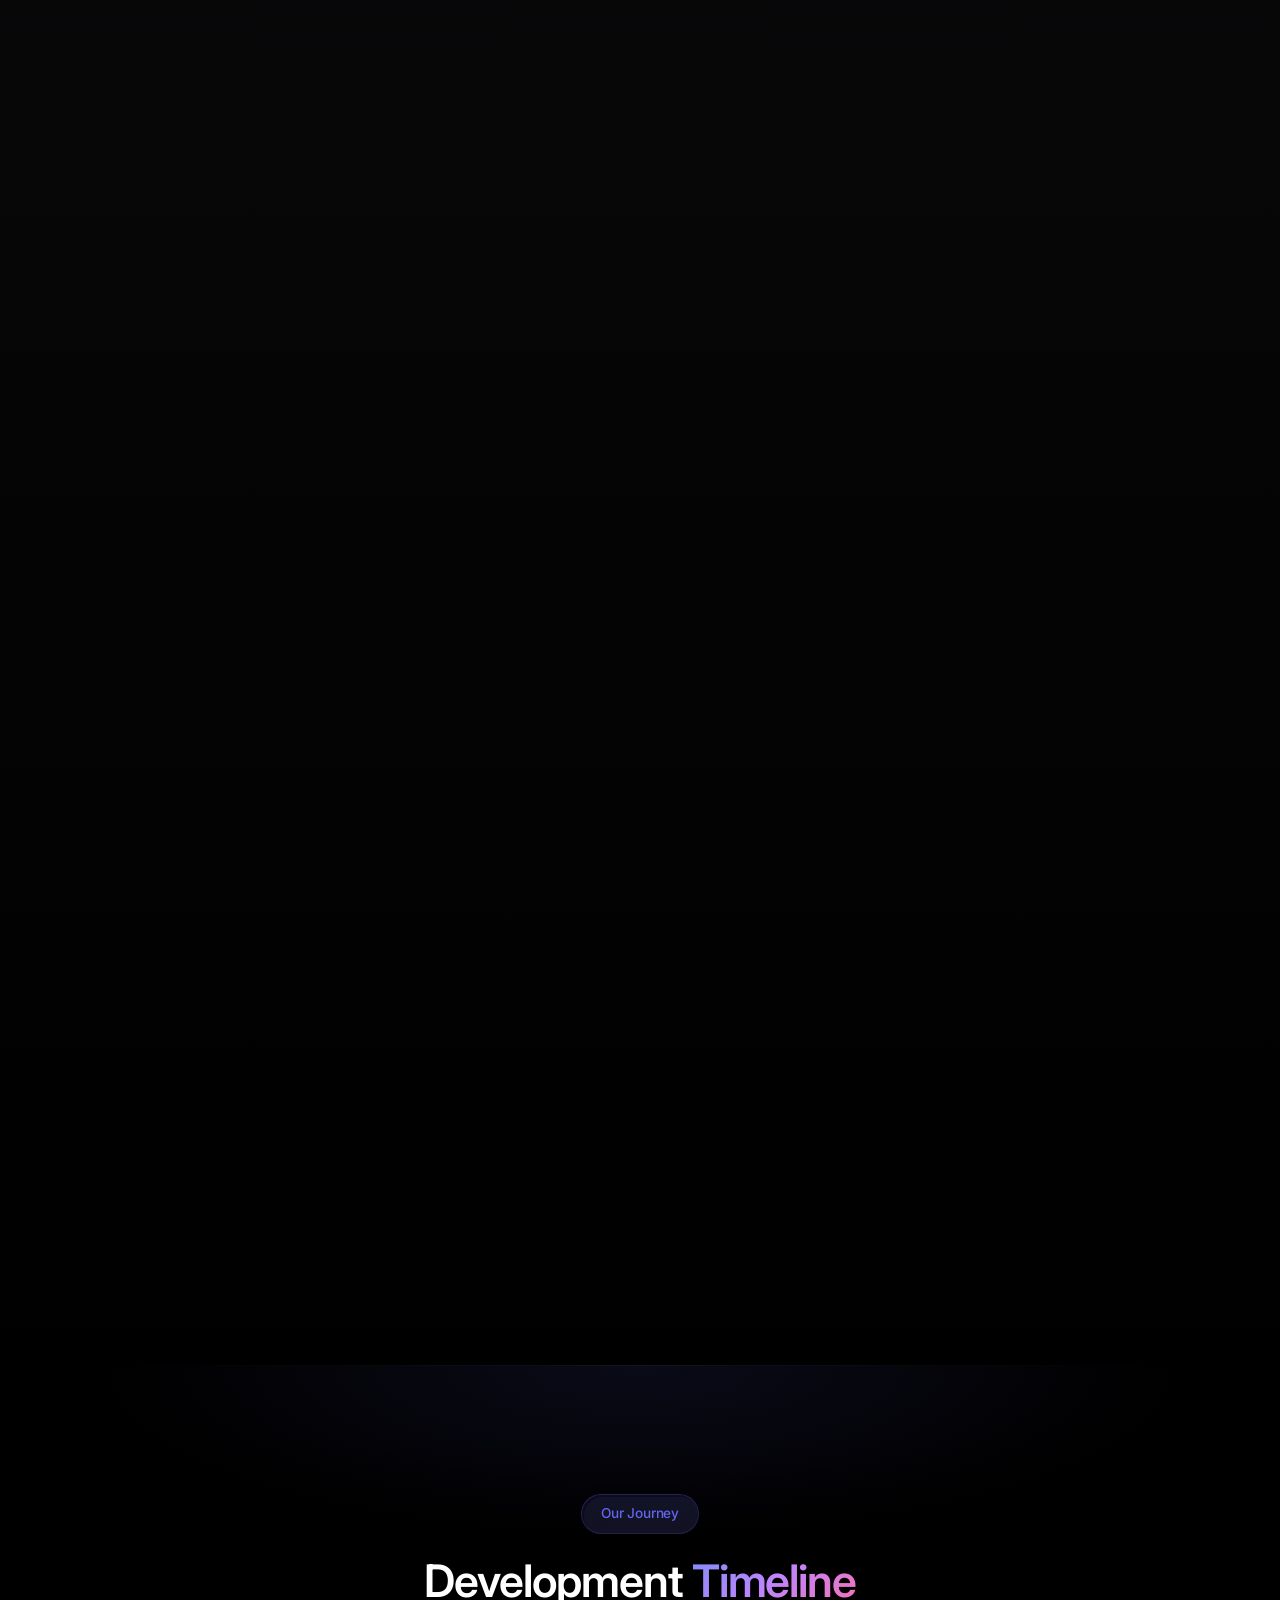
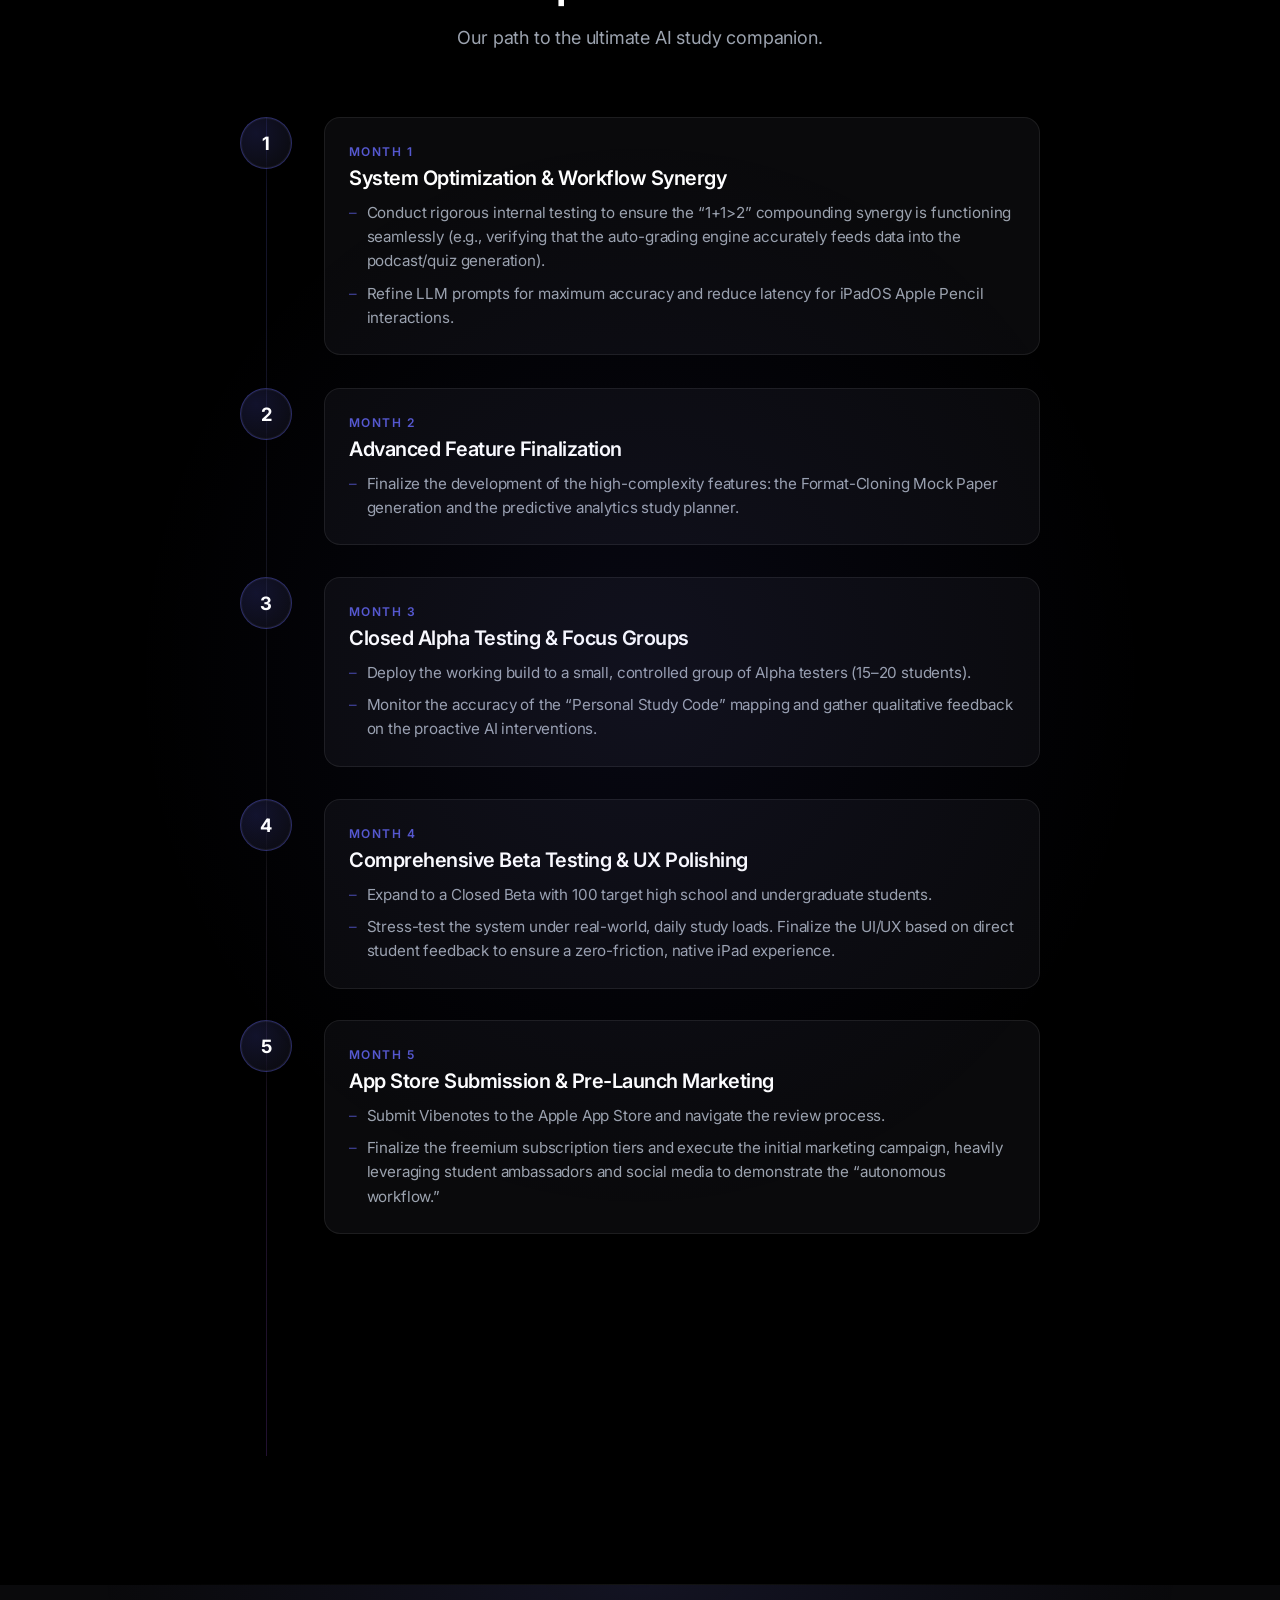
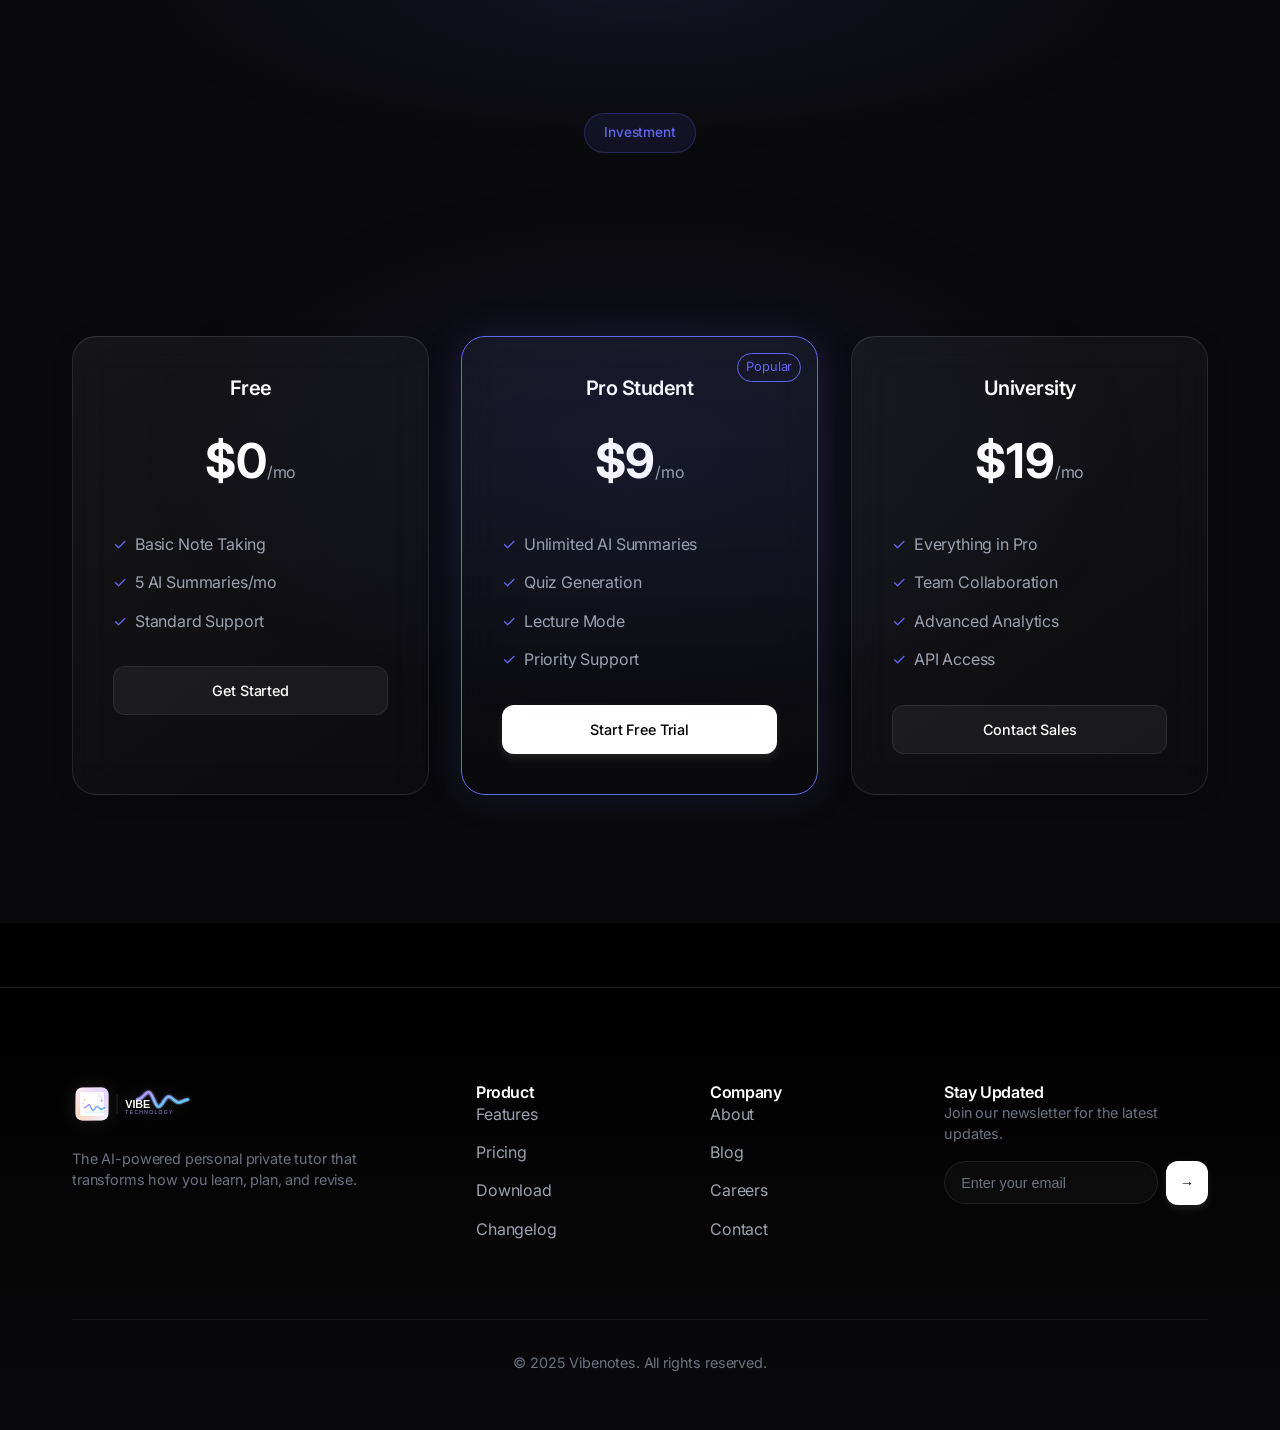
==== commit fb9e0718: "Add circular learning loop UI and video cover" ====
--- a/index.html
+++ b/index.html
@@ -8,7 +8,7 @@
     <link rel="preconnect" href="https://fonts.googleapis.com">
     <link rel="preconnect" href="https://fonts.gstatic.com" crossorigin>
     <link href="https://fonts.googleapis.com/css2?family=Inter:wght@300;400;500;600;700&display=swap" rel="stylesheet">
-    <link rel="stylesheet" href="style.css?v=32">
+    <link rel="stylesheet" href="style.css?v=33">
 </head>
 
 <body>
@@ -32,13 +32,14 @@
             </a>
             <div class="nav-links" id="nav-links">
                 <a href="#introduction">Introduction</a>
-                <a href="#function-section">Function</a>
-                <a href="#flow">Flow</a>
+                <a href="#demo-video">Walkthrough</a>
+                <a href="#function-section">Functions</a>
+                <a href="#flow">Learning Loop</a>
                 <a href="#timeline">Timeline</a>
                 <a href="#pricing">Pricing</a>
             </div>
             <div class="nav-actions">
-                <a href="#" class="btn btn-secondary nav-cta">Get Early Access</a>
+                <a href="#pricing" class="btn btn-secondary nav-cta">Join Waitlist</a>
                 <button class="mobile-menu-btn" id="mobile-menu-btn" aria-label="Toggle menu">
                     <span class="bar"></span>
                     <span class="bar"></span>
@@ -94,7 +95,7 @@
     <div class="section-divider"></div>
 
     <!-- Demo Video Section -->
-    <section class="demo-video-section section-dark section-glow">
+    <section id="demo-video" class="demo-video-section section-dark section-glow">
         <div class="container">
             <div class="text-center" style="margin-bottom: 2rem;">
                 <div class="hero-badge shimmer glow-border" style="margin: 0 auto 1rem;">Product Walkthrough</div>
@@ -102,13 +103,12 @@
             </div>
 
             <div class="demo-video-frame">
-                <video controls preload="metadata" class="demo-video-player" playsinline poster="AI_image.jpeg">
+                <video controls preload="metadata" class="demo-video-player" playsinline poster="Video_cover.png">
                     <source src="Demo video.m4v" type="video/mp4">
                     <source src="Demo video.m4v" type="video/x-m4v">
                     <source src="Demo video.m4v" type="video/quicktime">
                     Your browser does not support this video format.
                 </video>
-                <p class="demo-video-fallback">If the video is still blank, <a href="Demo video.m4v" target="_blank" rel="noopener">open/download the video directly</a>.</p>
             </div>
         </div>
     </section>
@@ -658,105 +658,172 @@
                 </div>
             </div>
 
-            <!-- Scene 4: Four Function Blocks (Square Grid) -->
+            <!-- Scene 4: 4-Level Learning Loop (Premium Circular) -->
             <div class="flow-scene scene-reorganize">
-                <div class="container">
-                    <h3 class="scene-title">4-Level Learning Loop</h3>
-                    
-                    <!-- 2x2 Compact Grid of Learning Levels -->
-                    <div class="function-blocks-grid">
-                        
-                        <!-- Level 1: Foundation Layer -->
-                        <div class="function-block" data-block="1">
-                            <div class="block-number">01</div>
-                            <h4 class="block-title">Foundation</h4>
-                            <div class="block-features">
-                                <div class="block-feature-item">
-                                    <span class="feature-icon">🗂️</span>
-                                    <div class="feature-content">
-                                        <div class="feature-name">Smart Indexing</div>
-                                        <div class="feature-desc">Organize learning inputs</div>
-                                    </div>
-                                </div>
-                                <div class="block-feature-item">
-                                    <span class="feature-icon">📝</span>
-                                    <div class="feature-content">
-                                        <div class="feature-name">AI Summaries</div>
-                                        <div class="feature-desc">Build first understanding</div>
-                                    </div>
-                                </div>
-                            </div>
-                        </div>
-
-                        <!-- Level 2: Knowledge Expansion Layer -->
-                        <div class="function-block" data-block="2">
-                            <div class="block-number">02</div>
-                            <h4 class="block-title">Expansion</h4>
-                            <div class="block-features">
-                                <div class="block-feature-item">
-                                    <span class="feature-icon">👨‍🏫</span>
-                                    <div class="feature-content">
-                                        <div class="feature-name">AI Lecturer</div>
-                                        <div class="feature-desc">Broaden concepts with guidance</div>
-                                    </div>
-                                </div>
-                                <div class="block-feature-item">
-                                    <span class="feature-icon">🎙️</span>
-                                    <div class="feature-content">
-                                        <div class="feature-name">Podcast Mode</div>
-                                        <div class="feature-desc">Learn while moving through topics</div>
-                                    </div>
-                                </div>
-                                <div class="block-feature-item">
-                                    <span class="feature-icon">💡</span>
-                                    <div class="feature-content">
-                                        <div class="feature-name">Smart Hints</div>
-                                        <div class="feature-desc">Step-by-step when it gets hard</div>
-                                    </div>
-                                </div>
-                            </div>
-                        </div>
-
-                        <!-- Level 3: Practice Reinforcement Layer -->
-                        <div class="function-block" data-block="3">
-                            <div class="block-number">03</div>
-                            <h4 class="block-title">Practice</h4>
-                            <div class="block-features">
-                                <div class="block-feature-item">
-                                    <span class="feature-icon">✍️</span>
-                                    <div class="feature-content">
-                                        <div class="feature-name">Quiz Generator</div>
-                                        <div class="feature-desc">Reinforce with repetition</div>
-                                    </div>
-                                </div>
-                                <div class="block-feature-item">
-                                    <span class="feature-icon">📅</span>
-                                    <div class="feature-content">
-                                        <div class="feature-name">Smart Schedule</div>
-                                        <div class="feature-desc">Keep a consistent rhythm</div>
-                                    </div>
-                                </div>
-                            </div>
-                        </div>
-
-                        <!-- Level 4: Consolidation & Loop Layer -->
-                        <div class="function-block" data-block="4">
-                            <div class="block-number">04</div>
-                            <h4 class="block-title">Consolidate &amp; Loop</h4>
-                            <div class="block-features">
-                                <div class="block-feature-item">
-                                    <span class="feature-icon">✅</span>
-                                    <div class="feature-content">
-                                        <div class="feature-name">Auto Review</div>
-                                        <div class="feature-desc">Review weak points, then restart Level 1</div>
-                                    </div>
-                                </div>
-                            </div>
-                            <div class="block-loop-note">↺ Repeat the loop</div>
-                        </div>
-
-                    </div>
-                </div>
+                <div class="ll-wrap">
+
+                    <div class="ll-header">
+                        <h3 class="ll-title">4-Level Learning Loop</h3>
+                        <p class="ll-subtitle">From first understanding to long-term mastery</p>
+                    </div>
+
+                    <div class="ll-diagram" id="llDiagram">
+                        <div class="ll-ring ring-a" aria-hidden="true"></div>
+                        <div class="ll-ring ring-b" aria-hidden="true"></div>
+                        <div class="ll-ring ring-c" aria-hidden="true"></div>
+                        <div class="ll-orbit-lane l1" aria-hidden="true"></div>
+                        <div class="ll-orbit-lane l2" aria-hidden="true"></div>
+
+                        <div class="ll-wireframe" aria-hidden="true">
+                            <span class="ll-lat lat-1"></span>
+                            <span class="ll-lat lat-2"></span>
+                            <span class="ll-lat lat-3"></span>
+                            <span class="ll-lat lat-4"></span>
+                            <span class="ll-lat lat-5"></span>
+
+                            <span class="ll-lon lon-1"></span>
+                            <span class="ll-lon lon-2"></span>
+                            <span class="ll-lon lon-3"></span>
+                            <span class="ll-lon lon-4"></span>
+                            <span class="ll-lon lon-5"></span>
+                            <span class="ll-lon lon-6"></span>
+                        </div>
+
+                        <div class="ll-particles" aria-hidden="true">
+                            <span class="ll-p p1"></span><span class="ll-p p2"></span><span class="ll-p p3"></span>
+                            <span class="ll-p p4"></span><span class="ll-p p5"></span><span class="ll-p p6"></span>
+                        </div>
+
+                        <svg class="ll-svg" viewBox="0 0 400 400" xmlns="http://www.w3.org/2000/svg">
+                            <defs>
+                                <filter id="llGlow">
+                                    <feGaussianBlur stdDeviation="3.5" result="cb"/>
+                                    <feMerge><feMergeNode in="cb"/><feMergeNode in="SourceGraphic"/></feMerge>
+                                </filter>
+                                <linearGradient id="llGrad" x1="0%" y1="0%" x2="100%" y2="100%">
+                                    <stop offset="0%" stop-color="#6366F1"/>
+                                    <stop offset="50%" stop-color="#A855F7"/>
+                                    <stop offset="100%" stop-color="#EC4899"/>
+                                </linearGradient>
+                            </defs>
+                            <!-- Base ring -->
+                            <circle cx="200" cy="200" r="150" fill="none" stroke="rgba(99,102,241,0.18)" stroke-width="1.5"/>
+                            <!-- Animated arc -->
+                            <circle class="ll-arc" cx="200" cy="200" r="150" fill="none" stroke="url(#llGrad)" stroke-width="2.5" stroke-dasharray="942" stroke-dashoffset="942" stroke-linecap="round" filter="url(#llGlow)"/>
+                            <!-- Arrows between nodes (clockwise) -->
+                            <g class="ll-arrows" opacity="0.6">
+                                <!-- Top → Right -->
+                                <path d="M 270 90 Q 330 140 330 200" fill="none" stroke="#A855F7" stroke-width="1.2" marker-end="url(#arr)"/>
+                                <!-- Right → Bottom -->
+                                <path d="M 330 260 Q 300 330 230 340" fill="none" stroke="#A855F7" stroke-width="1.2" marker-end="url(#arr)"/>
+                                <!-- Bottom → Left -->
+                                <path d="M 165 348 Q 100 320 75 255" fill="none" stroke="#EC4899" stroke-width="1.2" marker-end="url(#arr)"/>
+                                <!-- Left → Top (return) -->
+                                <path d="M 68 140 Q 90 68 162 55" fill="none" stroke="#EC4899" stroke-width="1.5" stroke-dasharray="4 3" marker-end="url(#arr)"/>
+                                <defs>
+                                    <marker id="arr" markerWidth="6" markerHeight="6" refX="3" refY="3" orient="auto">
+                                        <path d="M0,0 L6,3 L0,6 Z" fill="#A855F7"/>
+                                    </marker>
+                                </defs>
+                            </g>
+                            <!-- Orbiting dot -->
+                            <circle class="ll-dot" r="6" fill="#EC4899" filter="url(#llGlow)">
+                                <animateMotion dur="24s" repeatCount="indefinite">
+                                    <mpath href="#llPath"/>
+                                </animateMotion>
+                            </circle>
+                            <path id="llPath" d="M 200 50 A 150 150 0 1 1 199.9 50" fill="none"/>
+                        </svg>
+
+                        <!-- Hub -->
+                        <div class="ll-hub">
+                            <div class="ll-hub-inner">
+                                <div class="ll-hub-icon">⚡</div>
+                                <div class="ll-hub-name">Vibenotes Learning<br>Engine</div>
+                            </div>
+                        </div>
+
+                        <!-- Stage cards -->
+                        <div class="ll-stage" data-stage="0" style="position:absolute;top:16%;left:50%;transform:translate(-50%,-50%);--sx:50%;--sy:16%">
+                            <div class="ll-stage-inner">
+                                <div class="ll-stage-num">01</div>
+                                <div class="ll-stage-title">Foundation</div>
+                                <div class="ll-stage-features">
+                                    <span>🗂️ Smart Indexing</span>
+                                    <span>📝 AI Summaries</span>
+                                </div>
+                            </div>
+                            <div class="ll-detail-panel" style="display:none;">
+                                <strong>Foundation</strong>
+                                <p>Automatically organise all your materials and build a clear first understanding with AI-generated summaries.</p>
+                                <div class="ll-outcome">Outcome: Clear mental map of the topic</div>
+                            </div>
+                        </div>
+
+                        <div class="ll-stage" data-stage="1" style="position:absolute;top:50%;left:84%;transform:translate(-50%,-50%);--sx:84%;--sy:50%">
+                            <div class="ll-stage-inner">
+                                <div class="ll-stage-num">02</div>
+                                <div class="ll-stage-title">Expansion</div>
+                                <div class="ll-stage-features">
+                                    <span>👨‍🏫 AI Lecturer</span>
+                                    <span>🎙️ Podcast Mode</span>
+                                    <span>💡 Smart Hints</span>
+                                </div>
+                            </div>
+                            <div class="ll-detail-panel" style="display:none;">
+                                <strong>Expansion</strong>
+                                <p>Deepen your knowledge through guided lectures, on-the-go podcasts, and contextual hints when things get tough.</p>
+                                <div class="ll-outcome">Outcome: Broader and deeper understanding</div>
+                            </div>
+                        </div>
+
+                        <div class="ll-stage" data-stage="2" style="position:absolute;top:84%;left:50%;transform:translate(-50%,-50%);--sx:50%;--sy:84%">
+                            <div class="ll-stage-inner">
+                                <div class="ll-stage-num">03</div>
+                                <div class="ll-stage-title">Practice</div>
+                                <div class="ll-stage-features">
+                                    <span>✍️ Quiz Generator</span>
+                                    <span>📅 Smart Schedule</span>
+                                </div>
+                            </div>
+                            <div class="ll-detail-panel" style="display:none;">
+                                <strong>Practice</strong>
+                                <p>Lock in knowledge with adaptive quizzes and a personalised schedule that keeps you practising consistently.</p>
+                                <div class="ll-outcome">Outcome: Knowledge converted to retention</div>
+                            </div>
+                        </div>
+
+                        <div class="ll-stage" data-stage="3" style="position:absolute;top:50%;left:16%;transform:translate(-50%,-50%);--sx:16%;--sy:50%">
+                            <div class="ll-stage-inner">
+                                <div class="ll-stage-num">04</div>
+                                <div class="ll-stage-title">Consolidate</div>
+                                <div class="ll-stage-features">
+                                    <span>✅ Auto Review</span>
+                                    <span>↺ Restart at Level 1</span>
+                                </div>
+                            </div>
+                            <div class="ll-detail-panel" style="display:none;">
+                                <strong>Consolidate &amp; Loop</strong>
+                                <p>Review performance, identify weak areas, then return to Foundation for the next cycle at a higher level.</p>
+                                <div class="ll-outcome">Outcome: Compounding mastery over time</div>
+                            </div>
+                        </div>
+
+
+                    </div><!-- /.ll-diagram -->
+
+                    <!-- Mobile swipe cards -->
+                    <div class="ll-mobile-cards">
+                        <div class="ll-mc active" data-mc="0"><span class="ll-mc-n">01</span><strong>Foundation</strong><small>Smart Indexing · AI Summaries</small></div>
+                        <div class="ll-mc" data-mc="1"><span class="ll-mc-n">02</span><strong>Expansion</strong><small>AI Lecturer · Podcast · Hints</small></div>
+                        <div class="ll-mc" data-mc="2"><span class="ll-mc-n">03</span><strong>Practice</strong><small>Quiz Generator · Smart Schedule</small></div>
+                        <div class="ll-mc" data-mc="3"><span class="ll-mc-n">04</span><strong>Consolidate</strong><small>Auto Review · Restart Loop</small></div>
+                    </div>
+                    <div class="ll-mobile-dots">
+                        <span class="active"></span><span></span><span></span><span></span>
+                    </div>
+
+                </div><!-- /.ll-wrap -->
             </div>
 
             <!-- Scene 5: Final Message -->
--- a/style.css
+++ b/style.css
@@ -1414,13 +1414,12 @@
     left: 0;
     width: 100%;
     z-index: 1000;
-    /* Liquid Glass Effect */
-    background: rgba(20, 20, 25, 0.65);
-    backdrop-filter: blur(20px) saturate(180%);
-    -webkit-backdrop-filter: blur(20px) saturate(180%);
-    border-bottom: 1px solid rgba(255, 255, 255, 0.12);
+    background: linear-gradient(90deg, rgba(22, 18, 44, 0.72) 0%, rgba(9, 12, 28, 0.78) 50%, rgba(18, 16, 42, 0.72) 100%);
+    backdrop-filter: blur(22px) saturate(180%);
+    -webkit-backdrop-filter: blur(22px) saturate(180%);
+    border-bottom: 1px solid rgba(120, 124, 255, 0.22);
     box-shadow:
-        0 4px 30px rgba(0, 0, 0, 0.1),
+        0 12px 38px rgba(0, 0, 0, 0.22),
         inset 0 1px 0 rgba(255, 255, 255, 0.1);
     transition:
         background 0.6s var(--ease-shopify),
@@ -1432,19 +1431,18 @@
 }
 
 nav.scrolled {
-    background: rgba(10, 10, 12, 0.85);
-    border-bottom-color: rgba(255, 255, 255, 0.15);
+    background: linear-gradient(90deg, rgba(12, 10, 22, 0.9) 0%, rgba(9, 10, 20, 0.94) 50%, rgba(12, 10, 22, 0.9) 100%);
+    border-bottom-color: rgba(141, 159, 255, 0.34);
     box-shadow:
-        0 8px 40px rgba(0, 0, 0, 0.3),
-        inset 0 1px 0 rgba(255, 255, 255, 0.15);
+        0 14px 46px rgba(0, 0, 0, 0.38),
+        inset 0 1px 0 rgba(255, 255, 255, 0.14);
 }
 
 .nav-content {
     display: flex;
     justify-content: space-between;
     align-items: center;
-    height: 60px;
-    /* Compact height */
+    height: 66px;
 }
 
 /* Logo Fix - Contained */
@@ -1475,32 +1473,71 @@
 /* Desktop Links */
 .nav-links {
     display: flex;
-    gap: 2rem;
-    /* Tighter gap */
+    gap: 1.65rem;
     align-items: center;
+    padding: 0;
+    border-radius: 0;
+    background: transparent;
+    border: none;
 }
 
 .nav-links a {
-    color: var(--text-secondary);
+    color: rgba(227, 232, 255, 0.82);
     text-decoration: none;
-    font-size: 0.9rem;
-    /* Slightly smaller text */
-    font-weight: 500;
-    transition: all 0.2s var(--ease-out);
-    position: relative;
-    padding: 0.25rem 0;
+    font-size: 0.88rem;
+    font-weight: 600;
+    transition: all 0.25s var(--ease-out);
+    position: relative;
+    padding: 0.32rem 0.18rem;
+    letter-spacing: 0.01em;
 }
 
 .nav-links a:hover {
-    color: var(--text-primary);
-    text-shadow: 0 0 10px rgba(255, 255, 255, 0.3);
+    color: #ffffff;
+    text-shadow: 0 0 12px rgba(139, 92, 246, 0.65);
+}
+
+.nav-links a::after {
+    content: "";
+    position: absolute;
+    left: 0;
+    right: 0;
+    bottom: -0.38rem;
+    height: 2px;
+    border-radius: 99px;
+    background: linear-gradient(90deg, #60A5FA 0%, #A855F7 50%, #EC4899 100%);
+    transform: scaleX(0);
+    transform-origin: center;
+    transition: transform 0.28s ease;
+}
+
+.nav-links a:hover::after {
+    transform: scaleX(1);
 }
 
 .nav-actions {
     display: flex;
     align-items: center;
-    gap: 1rem;
+    gap: 0.9rem;
     z-index: 1002;
+}
+
+.nav-cta {
+    padding: 0.62rem 1.25rem;
+    border-radius: 12px;
+    border: 1px solid rgba(141, 159, 255, 0.28);
+    background: linear-gradient(135deg, rgba(99, 102, 241, 0.2), rgba(168, 85, 247, 0.2));
+    color: #f8faff;
+    font-size: 0.84rem;
+    font-weight: 700;
+    letter-spacing: 0.01em;
+    box-shadow: 0 8px 28px rgba(10, 10, 28, 0.36);
+}
+
+.nav-cta:hover {
+    border-color: rgba(168, 85, 247, 0.55);
+    box-shadow: 0 10px 30px rgba(99, 102, 241, 0.34), 0 0 24px rgba(168, 85, 247, 0.28);
+    transform: translateY(-1px);
 }
 
 /* Mobile Toggle Logic */
@@ -2737,6 +2774,16 @@
     box-shadow:
         0 24px 70px rgba(0, 0, 0, 0.5),
         0 0 45px rgba(99, 102, 241, 0.18);
+    transition: transform 0.55s cubic-bezier(0.22, 1, 0.36, 1), box-shadow 0.55s ease, border-color 0.55s ease;
+    transform-origin: center center;
+}
+
+.demo-video-frame:hover {
+    transform: scale(1.07);
+    border-color: rgba(168, 85, 247, 0.8);
+    box-shadow:
+        0 40px 110px rgba(0, 0, 0, 0.72),
+        0 0 100px rgba(168, 85, 247, 0.45);
 }
 
 .demo-video-player {
@@ -2745,6 +2792,12 @@
     height: auto;
     min-height: 360px;
     background: #000;
+    transition: transform 0.55s cubic-bezier(0.22, 1, 0.36, 1), filter 0.55s ease;
+}
+
+.demo-video-frame:hover .demo-video-player {
+    transform: scale(1.04);
+    filter: saturate(1.08) brightness(1.04);
 }
 
 .demo-video-fallback {
@@ -9296,8 +9349,21 @@
 .scene-hero {
     z-index: 50;
     background: radial-gradient(ellipse at center, 
-        rgba(99, 102, 241, 0.05) 0%, 
-        transparent 60%);
+        rgba(99, 102, 241, 0.08) 0%, 
+        rgba(168, 85, 247, 0.04) 34%,
+        transparent 68%);
+}
+
+.scene-hero::before {
+    content: "";
+    position: absolute;
+    inset: 18% 10%;
+    border-radius: 50%;
+    background: radial-gradient(circle, rgba(99, 102, 241, 0.18) 0%, rgba(168, 85, 247, 0.12) 34%, rgba(236, 72, 153, 0.06) 52%, transparent 74%);
+    filter: blur(45px);
+    animation: heroCorePulse 4.2s ease-in-out infinite;
+    pointer-events: none;
+    z-index: 1;
 }
 
 .scene-hero .container {
@@ -9335,6 +9401,11 @@
         opacity: 1;
         transform: translateX(-50%) translateY(10px);
     }
+}
+
+@keyframes heroCorePulse {
+    0%, 100% { opacity: 0.45; transform: scale(0.88); }
+    50% { opacity: 0.95; transform: scale(1.08); }
 }
 
 /* AI Journey Image with Wave Effect */
@@ -9411,6 +9482,8 @@
     letter-spacing: -0.03em;
     color: #FFFFFF;
     text-shadow: 0 0 40px rgba(99, 102, 241, 0.5);
+    transition: transform 0.22s ease, text-shadow 0.22s ease, filter 0.22s ease, letter-spacing 0.22s ease;
+    will-change: transform, text-shadow, filter;
 }
 
 .flow-main-subtitle {
@@ -9729,401 +9802,476 @@
 }
 
 /* Scene Reorganize - Enhanced spacing */
-.scene-reorganize {
-    z-index: 1;
-    background: radial-gradient(ellipse at center, 
-        rgba(168, 85, 247, 0.08) 0%, 
-        transparent 60%);
-}
-
-.scene-reorganize .container {
-    position: relative;
+/* ===== 4-Level Learning Loop – Premium Circular UI ===== */
+
+.ll-wrap {
+    position: relative;
+    width: 100%;
+    max-width: 820px;
+    margin: 0 auto;
+    padding: 1.5rem 1rem 1rem;
+    display: flex;
+    flex-direction: column;
+    align-items: center;
     z-index: 200;
-    max-width: 1100px;
+}
+
+.ll-header {
+    text-align: center;
+    margin-bottom: 1.2rem;
+}
+
+.ll-title {
+    font-size: clamp(1.8rem, 4vw, 2.6rem);
+    font-weight: 900;
+    color: #fff;
+    margin: 0 0 0.35rem;
+    letter-spacing: -0.02em;
+}
+
+.ll-subtitle {
+    font-size: 0.95rem;
+    color: var(--text-secondary);
+    margin: 0;
+}
+
+.ll-wrap::before {
+    content: '';
+    position: absolute;
+    inset: 5% 8%;
+    background:
+        radial-gradient(circle at 20% 30%, rgba(99,102,241,0.22), transparent 45%),
+        radial-gradient(circle at 70% 70%, rgba(236,72,153,0.18), transparent 42%),
+        radial-gradient(circle at 85% 20%, rgba(168,85,247,0.16), transparent 38%);
+    filter: blur(26px);
+    pointer-events: none;
+    z-index: -1;
+}
+
+@keyframes loopCounterRotate {
+    from { transform: translate(-50%, -50%) rotate(0deg); }
+    to { transform: translate(-50%, -50%) rotate(-360deg); }
+}
+
+/* --- Diagram container --- */
+.ll-diagram {
+    position: relative;
+    width: min(560px, 94vw);
+    height: min(560px, 94vw);
+    flex-shrink: 0;
+    animation: loopRotate 34s linear infinite;
+    perspective: 1200px;
+}
+
+.ll-ring {
+    position: absolute;
+    left: 50%;
+    top: 50%;
+    width: 320px;
+    height: 320px;
+    border-radius: 50%;
+    border: 1px solid rgba(139, 92, 246, 0.28);
+    box-shadow: 0 0 45px rgba(139, 92, 246, 0.18);
+    transform-style: preserve-3d;
+    pointer-events: none;
+}
+
+.ring-a {
+    transform: translate(-50%, -50%) rotateX(72deg) rotateY(16deg);
+    animation: sphereSpinA 22s linear infinite;
+}
+
+.ring-b {
+    transform: translate(-50%, -50%) rotateY(76deg) rotateX(18deg);
+    border-color: rgba(59, 130, 246, 0.3);
+    box-shadow: 0 0 45px rgba(59, 130, 246, 0.16);
+    animation: sphereSpinB 34s linear infinite reverse;
+}
+
+.ring-c {
+    width: 280px;
+    height: 280px;
+    transform: translate(-50%, -50%) rotateX(84deg) rotateY(40deg);
+    border-color: rgba(236, 72, 153, 0.24);
+    box-shadow: 0 0 34px rgba(236, 72, 153, 0.16);
+    animation: sphereSpinC 42s linear infinite;
+}
+
+@keyframes sphereSpinA {
+    from { transform: translate(-50%, -50%) rotateX(72deg) rotateZ(0deg); }
+    to { transform: translate(-50%, -50%) rotateX(72deg) rotateZ(360deg); }
+}
+
+@keyframes sphereSpinB {
+    from { transform: translate(-50%, -50%) rotateY(76deg) rotateZ(0deg); }
+    to { transform: translate(-50%, -50%) rotateY(76deg) rotateZ(360deg); }
+}
+
+@keyframes sphereSpinC {
+    from { transform: translate(-50%, -50%) rotateX(84deg) rotateZ(0deg); }
+    to { transform: translate(-50%, -50%) rotateX(84deg) rotateZ(360deg); }
+}
+
+.ll-particles {
+    position: absolute;
+    inset: 8%;
+    pointer-events: none;
+    animation: loopRotate 70s linear infinite reverse;
+}
+
+.ll-p {
+    position: absolute;
+    width: 6px;
+    height: 6px;
+    border-radius: 999px;
+    background: rgba(168, 85, 247, 0.75);
+    box-shadow: 0 0 10px rgba(168, 85, 247, 0.9);
+    animation: particlePulse 2.6s ease-in-out infinite;
+}
+
+.ll-p.p1 { top: 8%; left: 52%; animation-delay: 0s; }
+.ll-p.p2 { top: 24%; left: 84%; animation-delay: 0.6s; }
+.ll-p.p3 { top: 50%; left: 92%; animation-delay: 1.2s; }
+.ll-p.p4 { top: 82%; left: 68%; animation-delay: 1.8s; }
+.ll-p.p5 { top: 72%; left: 22%; animation-delay: 2.2s; }
+.ll-p.p6 { top: 34%; left: 10%; animation-delay: 2.8s; }
+
+@keyframes particlePulse {
+    0%, 100% { opacity: 0.35; transform: scale(0.8); }
+    50% { opacity: 1; transform: scale(1.35); }
+}
+
+@keyframes loopRotate {
+    from { transform: rotate(0deg); }
+    to { transform: rotate(360deg); }
+}
+
+.ll-orbit-lane {
+    position: absolute;
+    inset: 15%;
+    border-radius: 50%;
+    border: 1px dashed rgba(168, 85, 247, 0.28);
+    filter: drop-shadow(0 0 12px rgba(168, 85, 247, 0.3));
+    pointer-events: none;
+}
+
+.ll-orbit-lane.l2 {
+    inset: 23%;
+    border-color: rgba(59, 130, 246, 0.24);
+    transform: rotate(24deg);
+}
+
+.ll-wireframe {
+    position: absolute;
+    left: 50%;
+    top: 50%;
+    width: 420px;
+    height: 420px;
+    transform: translate(-50%, -50%);
+    border-radius: 50%;
+    pointer-events: none;
+    z-index: 2;
+    filter: drop-shadow(0 0 30px rgba(139, 92, 246, 0.32));
+    animation: wireframeSpin 48s linear infinite;
+}
+
+.ll-lat,
+.ll-lon {
+    position: absolute;
+    left: 50%;
+    top: 50%;
     width: 100%;
-    height: auto;
-    display: flex;
-    flex-direction: column;
-    padding: 1rem 1.25rem;
-}
-
-.scene-reorganize .scene-title {
-    margin-bottom: 0.75rem;
-    font-size: clamp(1.8rem, 4vw, 2.6rem);
-    flex-shrink: 0;
-    position: relative;
-    z-index: 300;
-}
-
-.scene-reorganize .scene-description {
-    max-width: 900px;
-    margin: 0 auto 1rem;
-    text-align: center;
-    color: var(--text-secondary);
-    line-height: 1.55;
-}
-
-.learning-loop-guide {
-    position: relative;
+    height: 100%;
+    border: 1px solid rgba(167, 139, 250, 0.33);
+    border-radius: 50%;
+    transform: translate(-50%, -50%);
+}
+
+.ll-lat.lat-1 { transform: translate(-50%, -50%) scaleY(0.2) translateY(-145px); }
+.ll-lat.lat-2 { transform: translate(-50%, -50%) scaleY(0.42) translateY(-70px); }
+.ll-lat.lat-3 { transform: translate(-50%, -50%) scaleY(0.58); }
+.ll-lat.lat-4 { transform: translate(-50%, -50%) scaleY(0.42) translateY(70px); }
+.ll-lat.lat-5 { transform: translate(-50%, -50%) scaleY(0.2) translateY(145px); }
+
+.ll-lon.lon-1 { transform: translate(-50%, -50%) scaleX(0.16) rotate(8deg); }
+.ll-lon.lon-2 { transform: translate(-50%, -50%) scaleX(0.34) rotate(-8deg); }
+.ll-lon.lon-3 { transform: translate(-50%, -50%) scaleX(0.56) rotate(8deg); }
+.ll-lon.lon-4 { transform: translate(-50%, -50%) scaleX(0.72) rotate(-8deg); }
+.ll-lon.lon-5 { transform: translate(-50%, -50%) scaleX(0.86) rotate(8deg); }
+.ll-lon.lon-6 { transform: translate(-50%, -50%) scaleX(1) rotate(-8deg); }
+
+@keyframes wireframeSpin {
+    from { transform: translate(-50%, -50%) rotate(0deg); }
+    to { transform: translate(-50%, -50%) rotate(360deg); }
+}
+
+.ll-svg {
+    position: absolute;
+    inset: 0;
+    width: 100%;
+    height: 100%;
+    overflow: visible;
+}
+
+.ll-arc {
+    animation: llArcSpin 26s linear infinite;
+    transform-origin: 200px 200px;
+}
+
+@keyframes llArcSpin {
+    0%   { stroke-dashoffset: 942; }
+    100% { stroke-dashoffset: 0; }
+}
+
+/* --- Hub --- */
+.ll-hub {
+    position: absolute;
+    top: 50%;
+    left: 50%;
+    transform: translate(-50%, -50%);
+    width: 110px;
+    height: 110px;
+    border-radius: 50%;
+    background: radial-gradient(135deg, rgba(99,102,241,0.25) 0%, rgba(10,10,18,0.95) 100%);
+    border: 1.5px solid rgba(99,102,241,0.55);
+    box-shadow: 0 0 40px rgba(99,102,241,0.3), inset 0 0 30px rgba(99,102,241,0.1);
     display: flex;
     align-items: center;
     justify-content: center;
-    gap: 0.5rem;
-    flex-wrap: wrap;
-    margin: 0 auto 1.2rem;
-    max-width: 1000px;
-}
-
-.loop-orbit {
-    position: absolute;
-    inset: -10px;
-    border: 1px dashed rgba(168, 85, 247, 0.25);
-    border-radius: 999px;
-    pointer-events: none;
-    opacity: 0.65;
-}
-
-.orbit-dot {
-    position: absolute;
-    top: 0;
-    left: 50%;
-    width: 9px;
-    height: 9px;
-    border-radius: 50%;
-    background: linear-gradient(135deg, #EC4899, #A855F7);
-    box-shadow: 0 0 14px rgba(236, 72, 153, 0.8);
+    backdrop-filter: blur(12px);
+    animation: hubPulse 3s ease-in-out infinite, loopCounterRotate 34s linear infinite;
+    z-index: 10;
+}
+
+.ll-hub-inner {
+    text-align: center;
+}
+
+.ll-hub-icon {
+    font-size: 1.6rem;
+    line-height: 1;
+    margin-bottom: 0.2rem;
+}
+
+.ll-hub-name {
+    font-size: 0.6rem;
+    font-weight: 800;
+    letter-spacing: 0.06em;
+    color: rgba(255,255,255,0.85);
+    text-transform: uppercase;
+    line-height: 1.3;
+}
+
+@keyframes hubPulse {
+    0%, 100% { box-shadow: 0 0 30px rgba(99,102,241,0.25), inset 0 0 20px rgba(99,102,241,0.08); }
+    50%       { box-shadow: 0 0 55px rgba(168,85,247,0.45), inset 0 0 35px rgba(168,85,247,0.15); }
+}
+
+/* --- Stage cards --- */
+.ll-stage {
+    position: absolute;
+    top: var(--sy);
+    left: var(--sx);
     transform: translate(-50%, -50%);
-}
-
-.loop-orbit {
-    animation: orbitRotate 2.8s linear infinite;
-}
-
-@keyframes orbitRotate {
-    from { transform: rotate(0deg); }
-    to { transform: rotate(360deg); }
-}
-
-.loop-step {
-    padding: 0.45rem 0.8rem;
-    border-radius: 999px;
-    font-size: 0.78rem;
-    font-weight: 700;
-    border: 1px solid rgba(99, 102, 241, 0.35);
-    background: rgba(10, 10, 16, 0.85);
-    color: #fff;
-    white-space: nowrap;
-    animation: loopStepPulse 4.8s ease-in-out infinite;
-}
-
-.loop-step.step-1 { animation-delay: 0s; }
-.loop-step.step-2 { animation-delay: 1.2s; }
-.loop-step.step-3 { animation-delay: 2.4s; }
-.loop-step.step-4 { animation-delay: 3.6s; }
-
-.loop-arrow {
-    color: rgba(168, 85, 247, 0.95);
+    z-index: 20;
+    cursor: pointer;
+    animation: loopCounterRotate 34s linear infinite;
+}
+
+.ll-stage-inner {
+    background: rgba(10,10,18,0.9);
+    border: 1px solid rgba(99,102,241,0.42);
+    border-radius: 16px;
+    padding: 0.7rem 0.85rem;
+    min-width: 168px;
+    max-width: 168px;
+    backdrop-filter: blur(16px);
+    box-shadow: 0 8px 32px rgba(0,0,0,0.5), 0 0 16px rgba(99,102,241,0.15);
+    transition: transform 0.3s ease, border-color 0.3s ease, box-shadow 0.3s ease;
+    text-align: center;
+}
+
+.ll-stage.active .ll-stage-inner {
+    border-color: rgba(236,72,153,0.85);
+    box-shadow: 0 8px 32px rgba(0,0,0,0.5), 0 0 28px rgba(236,72,153,0.4);
+    transform: scale(1.07);
+}
+
+.ll-stage:hover .ll-stage-inner {
+    border-color: rgba(168,85,247,0.9);
+    box-shadow: 0 12px 40px rgba(0,0,0,0.7), 0 0 32px rgba(168,85,247,0.4);
+    transform: scale(1.09) translateY(-4px);
+}
+
+.ll-stage-num {
+    font-size: 0.65rem;
     font-weight: 900;
-    font-size: 1rem;
-    opacity: 0.4;
-    animation: loopArrowFlow 1.1s ease-in-out infinite;
-}
-
-.loop-arrow.a-1 { animation-delay: 0s; }
-.loop-arrow.a-2 { animation-delay: 0.2s; }
-.loop-arrow.a-3 { animation-delay: 0.4s; }
-
-.loop-return {
-    color: rgba(236, 72, 153, 0.95);
-    animation: loopReturnSpin 1.4s linear infinite;
-}
-
-@keyframes loopStepPulse {
-    0%, 18%, 100% {
-        transform: translateY(0) scale(1);
-        border-color: rgba(99, 102, 241, 0.35);
-        box-shadow: none;
-        opacity: 0.78;
-    }
-    8% {
-        transform: translateY(-2px) scale(1.06);
-        border-color: rgba(168, 85, 247, 0.95);
-        box-shadow: 0 0 22px rgba(168, 85, 247, 0.45);
-        opacity: 1;
-    }
-}
-
-@keyframes loopArrowFlow {
-    0%, 100% { opacity: 0.35; transform: translateX(0) scale(1); }
-    50% { opacity: 1; transform: translateX(4px) scale(1.2); }
-}
-
-@keyframes loopReturnSpin {
-    0% { transform: rotate(0deg) scale(1); }
-    50% { transform: rotate(180deg) scale(1.14); }
-    100% { transform: rotate(360deg) scale(1); }
-}
-
-/* Function Blocks Grid - 2x2 Compact Layout */
-.function-blocks-grid {
-    display: grid;
-    grid-template-columns: repeat(2, 1fr);
-    gap: 1rem;
-    max-width: 980px;
-    margin: 0 auto;
-    position: relative;
-    z-index: 20;
-}
-
-.function-block {
-    min-height: 210px;
-    background: rgba(10, 10, 12, 0.95);
-    border: 2px solid rgba(99, 102, 241, 0.4);
-    border-radius: 20px;
-    padding: 1.2rem 1rem;
-    display: flex;
-    flex-direction: column;
-    align-items: flex-start;
-    justify-content: flex-start;
-    text-align: left;
-    opacity: 0;
-    transform: scale(0.8) rotateY(-15deg);
-    transition: all 0.8s cubic-bezier(0.16, 1, 0.3, 1);
-    box-shadow: 
-        0 10px 40px rgba(0, 0, 0, 0.6),
-        0 0 30px rgba(99, 102, 241, 0.2);
-    backdrop-filter: blur(20px);
-    position: relative;
-    overflow: hidden;
-    animation: levelLoopGlow 8s linear infinite;
-}
-
-.function-block::before {
-    content: '';
-    position: absolute;
-    inset: 0;
-    background: radial-gradient(circle at center, rgba(99, 102, 241, 0.1) 0%, transparent 70%);
-    opacity: 0;
-    transition: opacity 0.6s ease;
-}
-
-.function-block:hover::before {
-    opacity: 1;
-}
-
-.function-block:hover {
-    transform: scale(1.02) translateY(-5px);
-    border-color: rgba(99, 102, 241, 0.8);
-    box-shadow: 
-        0 20px 60px rgba(0, 0, 0, 0.8),
-        0 0 50px rgba(99, 102, 241, 0.4);
-}
-
-.function-block[data-block="1"] {
-    transition-delay: 0.1s;
-    animation-delay: 0s;
-}
-
-.function-block[data-block="2"] {
-    transition-delay: 0.2s;
-    animation-delay: 2s;
-}
-
-.function-block[data-block="3"] {
-    transition-delay: 0.3s;
-    animation-delay: 4s;
-}
-
-.function-block[data-block="4"] {
-    transition-delay: 0.4s;
-    animation-delay: 6s;
-}
-
-@keyframes levelLoopGlow {
-    0%, 20%, 100% {
-        border-color: rgba(99, 102, 241, 0.4);
-        box-shadow:
-            0 10px 40px rgba(0, 0, 0, 0.6),
-            0 0 20px rgba(99, 102, 241, 0.15);
-    }
-    10% {
-        border-color: rgba(236, 72, 153, 0.95);
-        box-shadow:
-            0 10px 40px rgba(0, 0, 0, 0.6),
-            0 0 32px rgba(236, 72, 153, 0.35);
-    }
-}
-
-.block-number {
-    font-size: 1.25rem;
-    font-weight: 900;
-    background: linear-gradient(135deg, #6366F1, #A855F7);
+    background: linear-gradient(135deg, #6366F1, #EC4899);
     -webkit-background-clip: text;
     -webkit-text-fill-color: transparent;
     background-clip: text;
-    margin-bottom: 0.35rem;
-    line-height: 1;
-}
-
-.block-title {
-    font-size: 1.12rem;
+    letter-spacing: 0.08em;
+    margin-bottom: 0.25rem;
+}
+
+.ll-stage-title {
+    font-size: 0.88rem;
     font-weight: 800;
-    color: #FFFFFF;
-    margin-bottom: 0.8rem;
-    line-height: 1.2;
-}
-
-.block-features {
+    color: #fff;
+    margin-bottom: 0.4rem;
+}
+
+.ll-stage-features {
     display: flex;
     flex-direction: column;
-    gap: 0.5rem;
+    gap: 0.2rem;
+}
+
+.ll-stage-features span {
+    font-size: 0.68rem;
+    color: rgba(255,255,255,0.7);
+    white-space: nowrap;
+    display: block;
+    overflow: hidden;
+    text-overflow: ellipsis;
+}
+
+/* --- Detail panel (click to expand) --- */
+.ll-detail-panel {
+    position: absolute;
+    top: 110%;
+    left: 50%;
+    transform: translateX(-50%) scaleY(0);
+    transform-origin: top center;
+    background: rgba(10,10,20,0.97);
+    border: 1px solid rgba(168,85,247,0.55);
+    border-radius: 14px;
+    padding: 0.9rem 1rem;
+    min-width: 200px;
+    max-width: 240px;
+    box-shadow: 0 16px 48px rgba(0,0,0,0.7), 0 0 24px rgba(168,85,247,0.25);
+    backdrop-filter: blur(20px);
+    z-index: 100;
+    opacity: 0;
+    transition: transform 0.28s cubic-bezier(0.34,1.56,0.64,1), opacity 0.22s ease;
+    pointer-events: none;
+}
+
+.ll-stage.expanded .ll-detail-panel {
+    transform: translateX(-50%) scaleY(1);
+    opacity: 1;
+    pointer-events: auto;
+}
+
+.ll-detail-panel strong {
+    display: block;
+    font-size: 0.9rem;
+    color: #fff;
+    margin-bottom: 0.45rem;
+}
+
+.ll-detail-panel p {
+    font-size: 0.75rem;
+    color: rgba(255,255,255,0.65);
+    line-height: 1.5;
+    margin: 0 0 0.55rem;
+}
+
+.ll-outcome {
+    font-size: 0.68rem;
+    font-weight: 700;
+    color: #A855F7;
+    padding: 0.3rem 0.6rem;
+    background: rgba(168,85,247,0.12);
+    border-radius: 8px;
+    border: 1px solid rgba(168,85,247,0.3);
+}
+
+/* --- Mobile cards --- */
+.ll-mobile-cards {
+    display: none;
+    gap: 0.75rem;
+    overflow-x: auto;
+    scroll-snap-type: x mandatory;
+    -webkit-overflow-scrolling: touch;
+    padding: 0.5rem 0;
     width: 100%;
-    flex: 1;
-}
-
-.block-feature-item {
-    display: flex;
-    align-items: flex-start;
-    gap: 0.55rem;
-    padding: 0.55rem;
-    background: rgba(99, 102, 241, 0.05);
-    border: 1px solid rgba(99, 102, 241, 0.2);
-    border-radius: 12px;
-    transition: all 0.3s ease;
-}
-
-.block-feature-item:hover {
-    background: rgba(99, 102, 241, 0.1);
-    border-color: rgba(99, 102, 241, 0.4);
-    transform: translateX(5px);
-}
-
-.feature-icon {
-    font-size: 1.15rem;
-    flex-shrink: 0;
-    line-height: 1;
-}
-
-.feature-content {
-    flex: 1;
-    min-width: 0;
-}
-
-.feature-name {
-    font-size: 0.84rem;
-    font-weight: 700;
-    color: #FFFFFF;
-    margin-bottom: 0.25rem;
-    line-height: 1.3;
-}
-
-.feature-desc {
-    font-size: 0.68rem;
-    color: var(--text-secondary);
-    line-height: 1.4;
-}
-
-.block-loop-note {
-    margin-top: 1rem;
-    padding-top: 0.9rem;
-    border-top: 1px solid rgba(99, 102, 241, 0.2);
-    color: var(--text-secondary);
-    font-size: 0.78rem;
-    line-height: 1.5;
-    width: 100%;
-}
-
-.block-stats {
-    display: flex;
-    gap: 1.5rem;
-    margin-top: 1rem;
-    padding-top: 1rem;
-    border-top: 1px solid rgba(99, 102, 241, 0.2);
-    width: 100%;
-}
-
-.stat-item {
-    flex: 1;
-    text-align: center;
-}
-
-.stat-value {
-    font-size: 1.8rem;
+    scrollbar-width: none;
+}
+
+.ll-mobile-cards::-webkit-scrollbar { display: none; }
+
+.ll-mc {
+    scroll-snap-align: center;
+    flex: 0 0 80vw;
+    max-width: 300px;
+    background: rgba(10,10,18,0.9);
+    border: 1px solid rgba(99,102,241,0.35);
+    border-radius: 16px;
+    padding: 1.2rem 1rem;
+    display: flex;
+    flex-direction: column;
+    gap: 0.4rem;
+    backdrop-filter: blur(14px);
+    transition: border-color 0.3s;
+}
+
+.ll-mc.active {
+    border-color: rgba(236,72,153,0.7);
+    box-shadow: 0 0 22px rgba(236,72,153,0.25);
+}
+
+.ll-mc-n {
+    font-size: 0.65rem;
     font-weight: 900;
-    background: linear-gradient(135deg, #A855F7, #EC4899);
+    background: linear-gradient(135deg, #6366F1, #EC4899);
     -webkit-background-clip: text;
     -webkit-text-fill-color: transparent;
     background-clip: text;
-    line-height: 1;
-    margin-bottom: 0.3rem;
-}
-
-.stat-label {
-    font-size: 0.65rem;
-    font-weight: 600;
-    color: var(--text-tertiary);
     letter-spacing: 0.1em;
 }
 
-/* Responsive: Stack blocks on mobile */
-@media (max-width: 768px) {
-    .function-blocks-grid {
-        grid-template-columns: 1fr;
-        gap: 1.5rem;
-        max-width: 100%;
-        padding: 0 1rem;
-    }
-    
-    .function-block {
-        aspect-ratio: auto;
-        min-height: auto;
-        padding: 1.5rem 1.25rem;
-    }
-
-    .block-number {
-        font-size: 1.2rem;
-        margin-bottom: 0.4rem;
-    }
-
-    .block-title {
-        font-size: 1.1rem;
-        margin-bottom: 1rem;
-    }
-
-    .block-features {
-        gap: 0.6rem;
-    }
-
-    .block-feature-item {
-        padding: 0.6rem;
-        gap: 0.6rem;
-    }
-
-    .feature-icon {
-        font-size: 1.2rem;
-    }
-
-    .feature-name {
-        font-size: 0.85rem;
-    }
-
-    .feature-desc {
-        font-size: 0.7rem;
-    }
-
-    .block-stats {
-        gap: 1rem;
-        margin-top: 0.8rem;
-        padding-top: 0.8rem;
-    }
-
-    .stat-value {
-        font-size: 1.5rem;
-    }
-
-    .stat-label {
-        font-size: 0.6rem;
-    }
+.ll-mc strong {
+    font-size: 1rem;
+    color: #fff;
+}
+
+.ll-mc small {
+    font-size: 0.72rem;
+    color: rgba(255,255,255,0.55);
+}
+
+.ll-mobile-dots {
+    display: none;
+    justify-content: center;
+    gap: 0.4rem;
+    margin-top: 0.6rem;
+}
+
+.ll-mobile-dots span {
+    width: 6px;
+    height: 6px;
+    border-radius: 50%;
+    background: rgba(255,255,255,0.25);
+    transition: background 0.3s;
+}
+
+.ll-mobile-dots span.active {
+    background: #A855F7;
+}
+
+@media (max-width: 640px) {
+    .ll-diagram { display: none; }
+    .ll-mobile-cards { display: flex; }
+    .ll-mobile-dots { display: flex; }
+}
+
+/* ===== OLD scene-reorganize (kept for z-index/bg) ===== */
+.scene-reorganize {
+    z-index: 1;
+    background: radial-gradient(ellipse at center,
+        rgba(168, 85, 247, 0.08) 0%,
+        transparent 60%);
 }
 
 /* Scene Finale Styles */
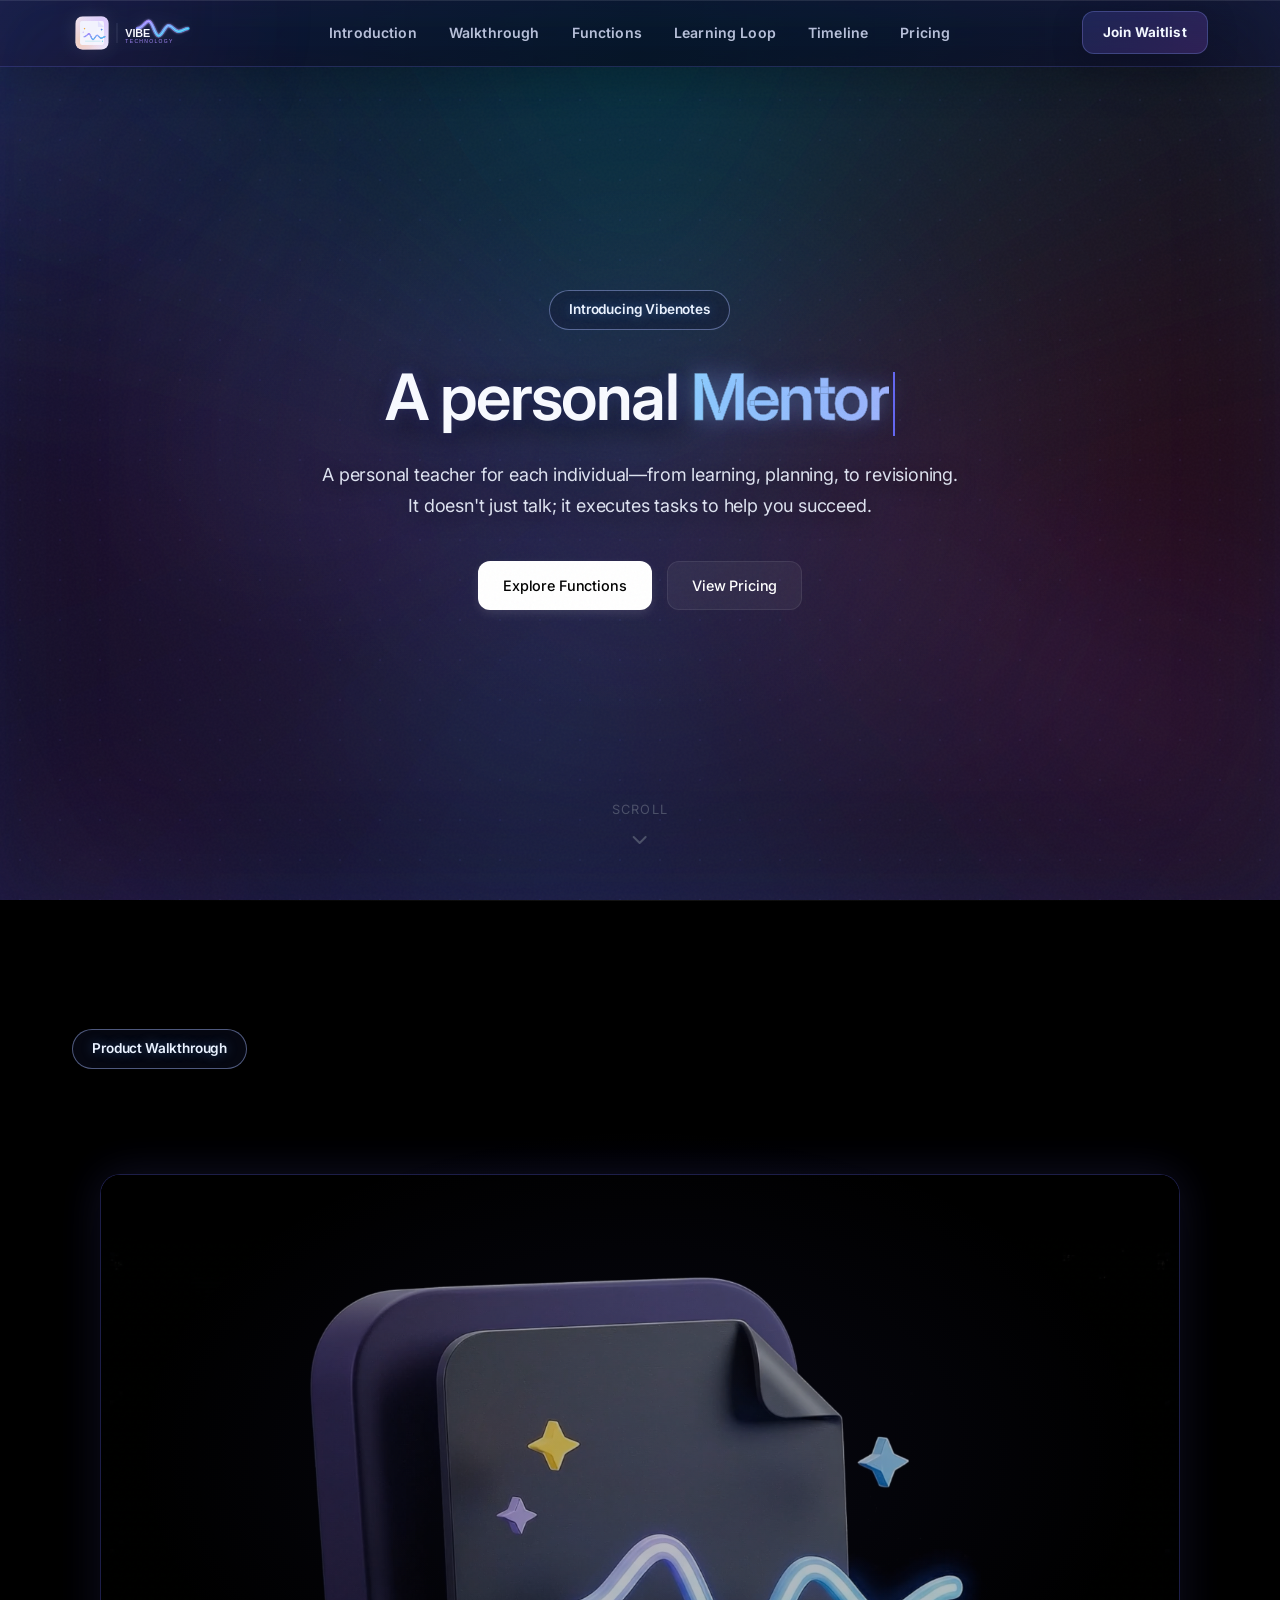
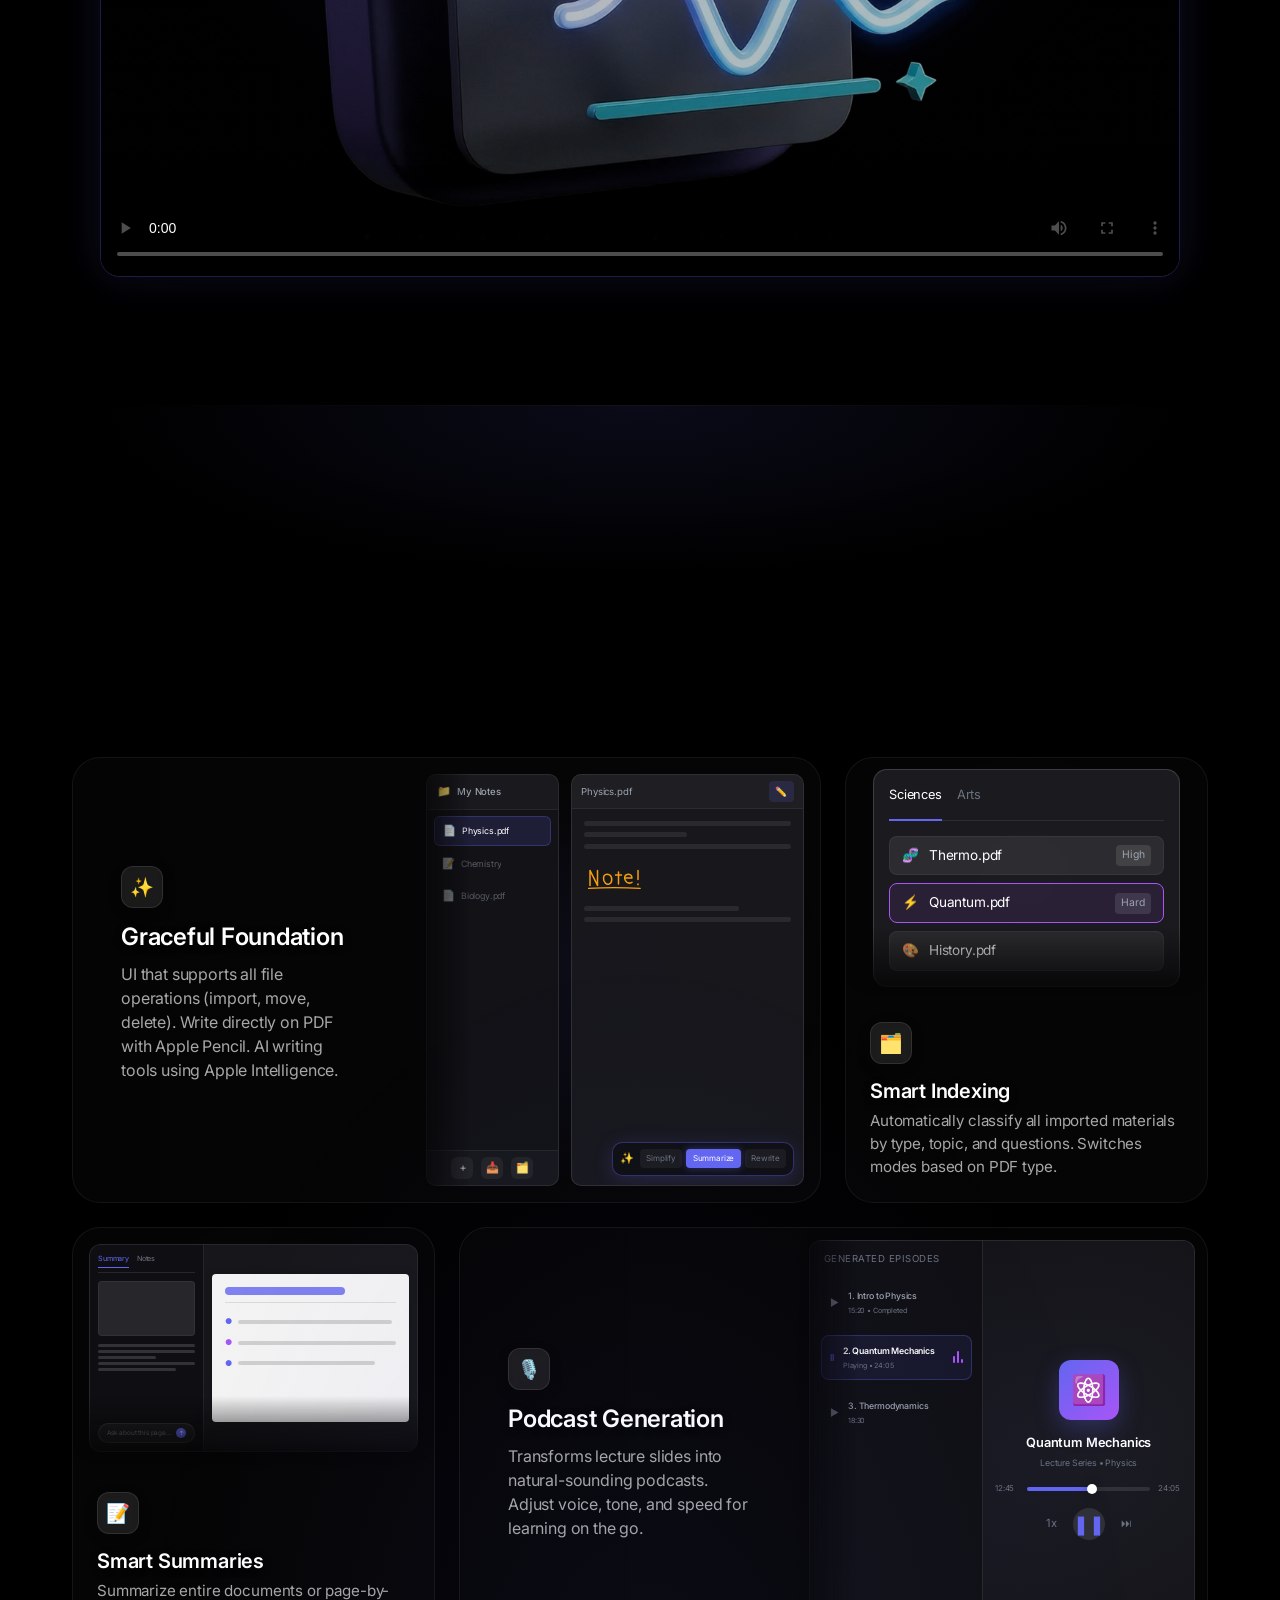
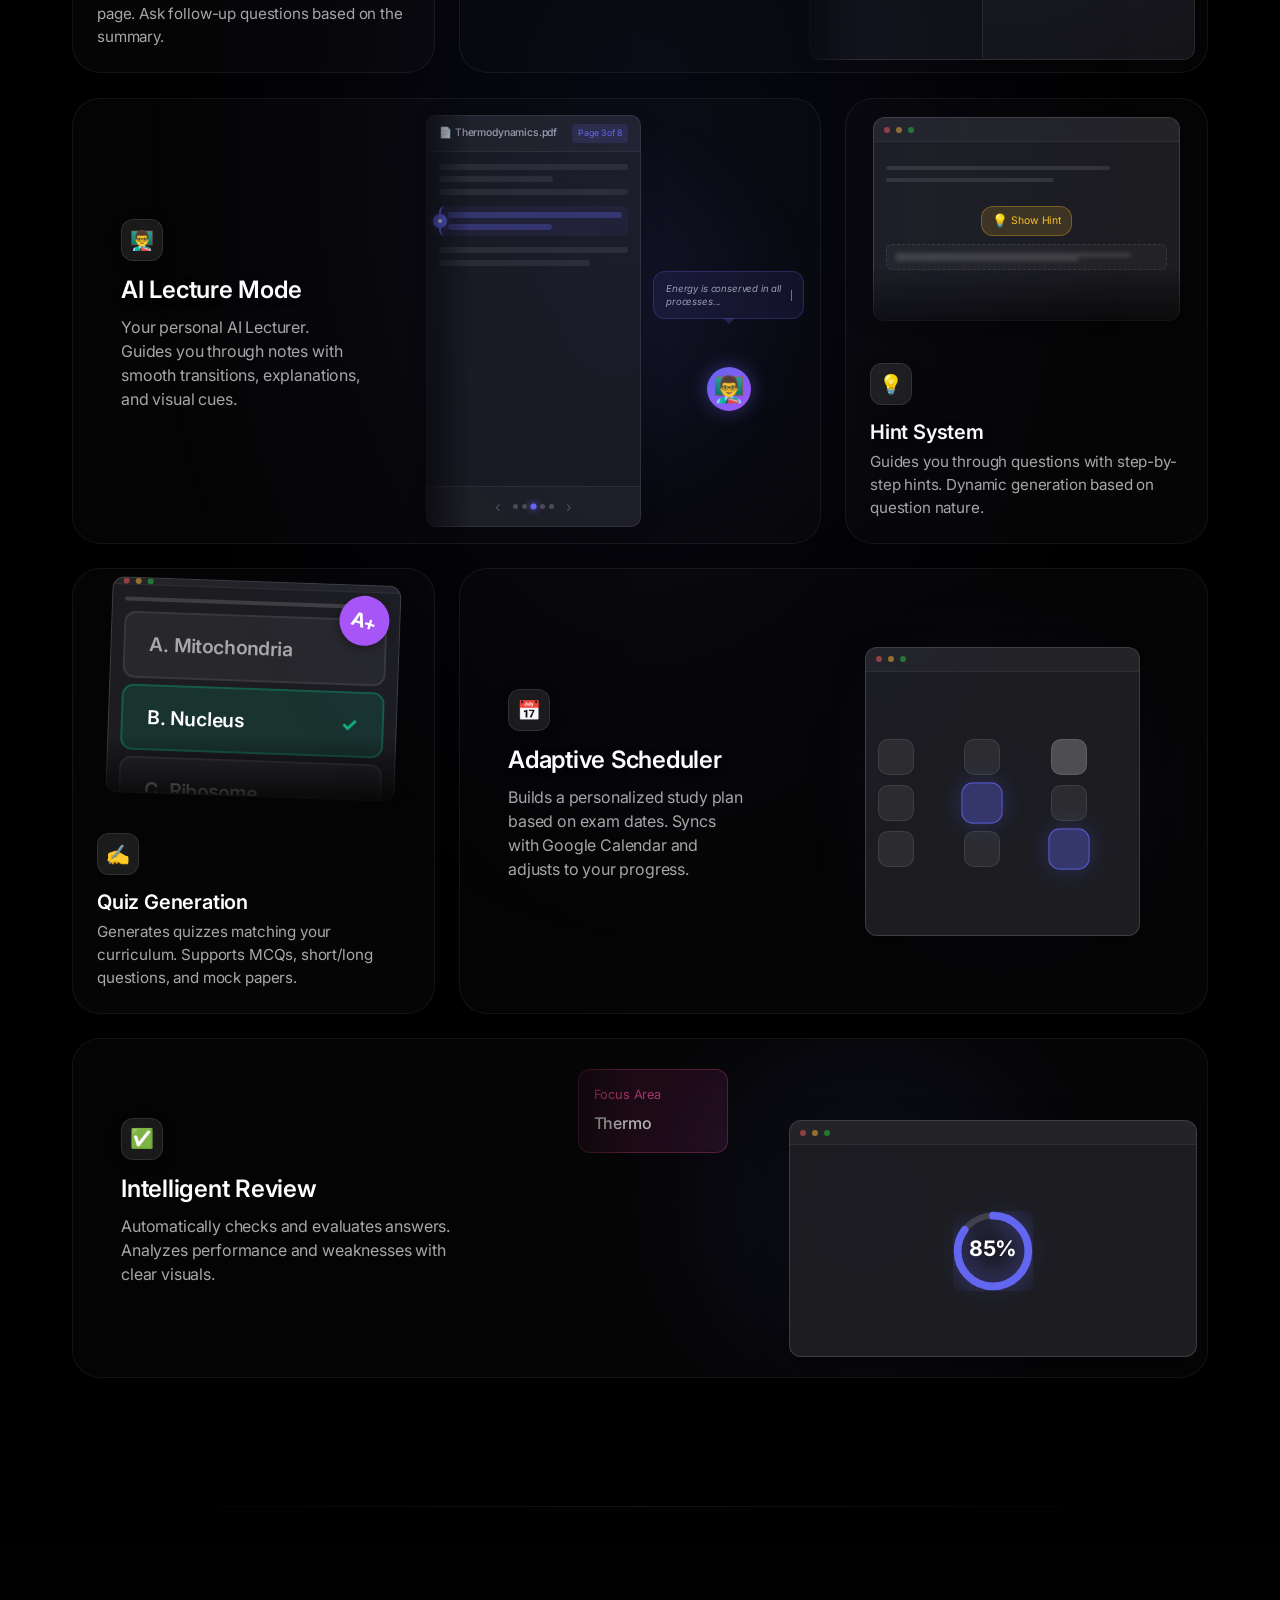
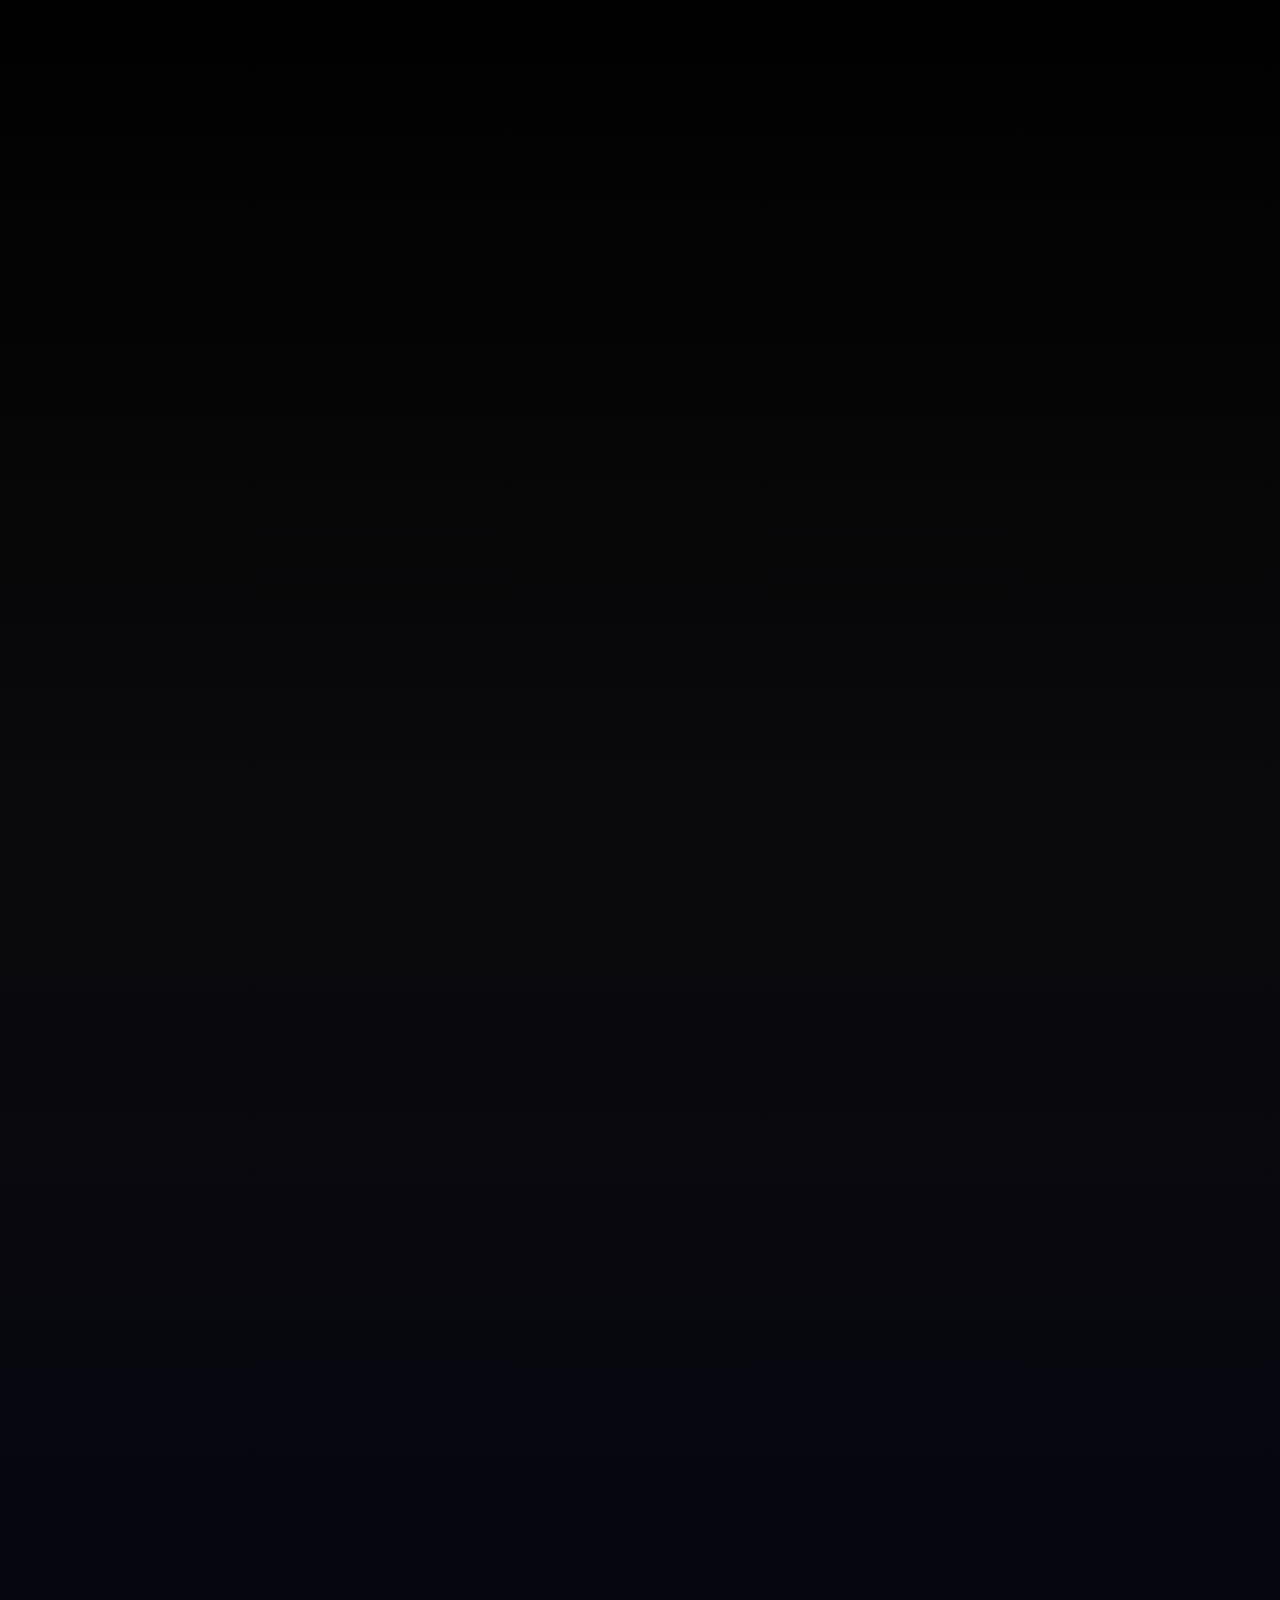
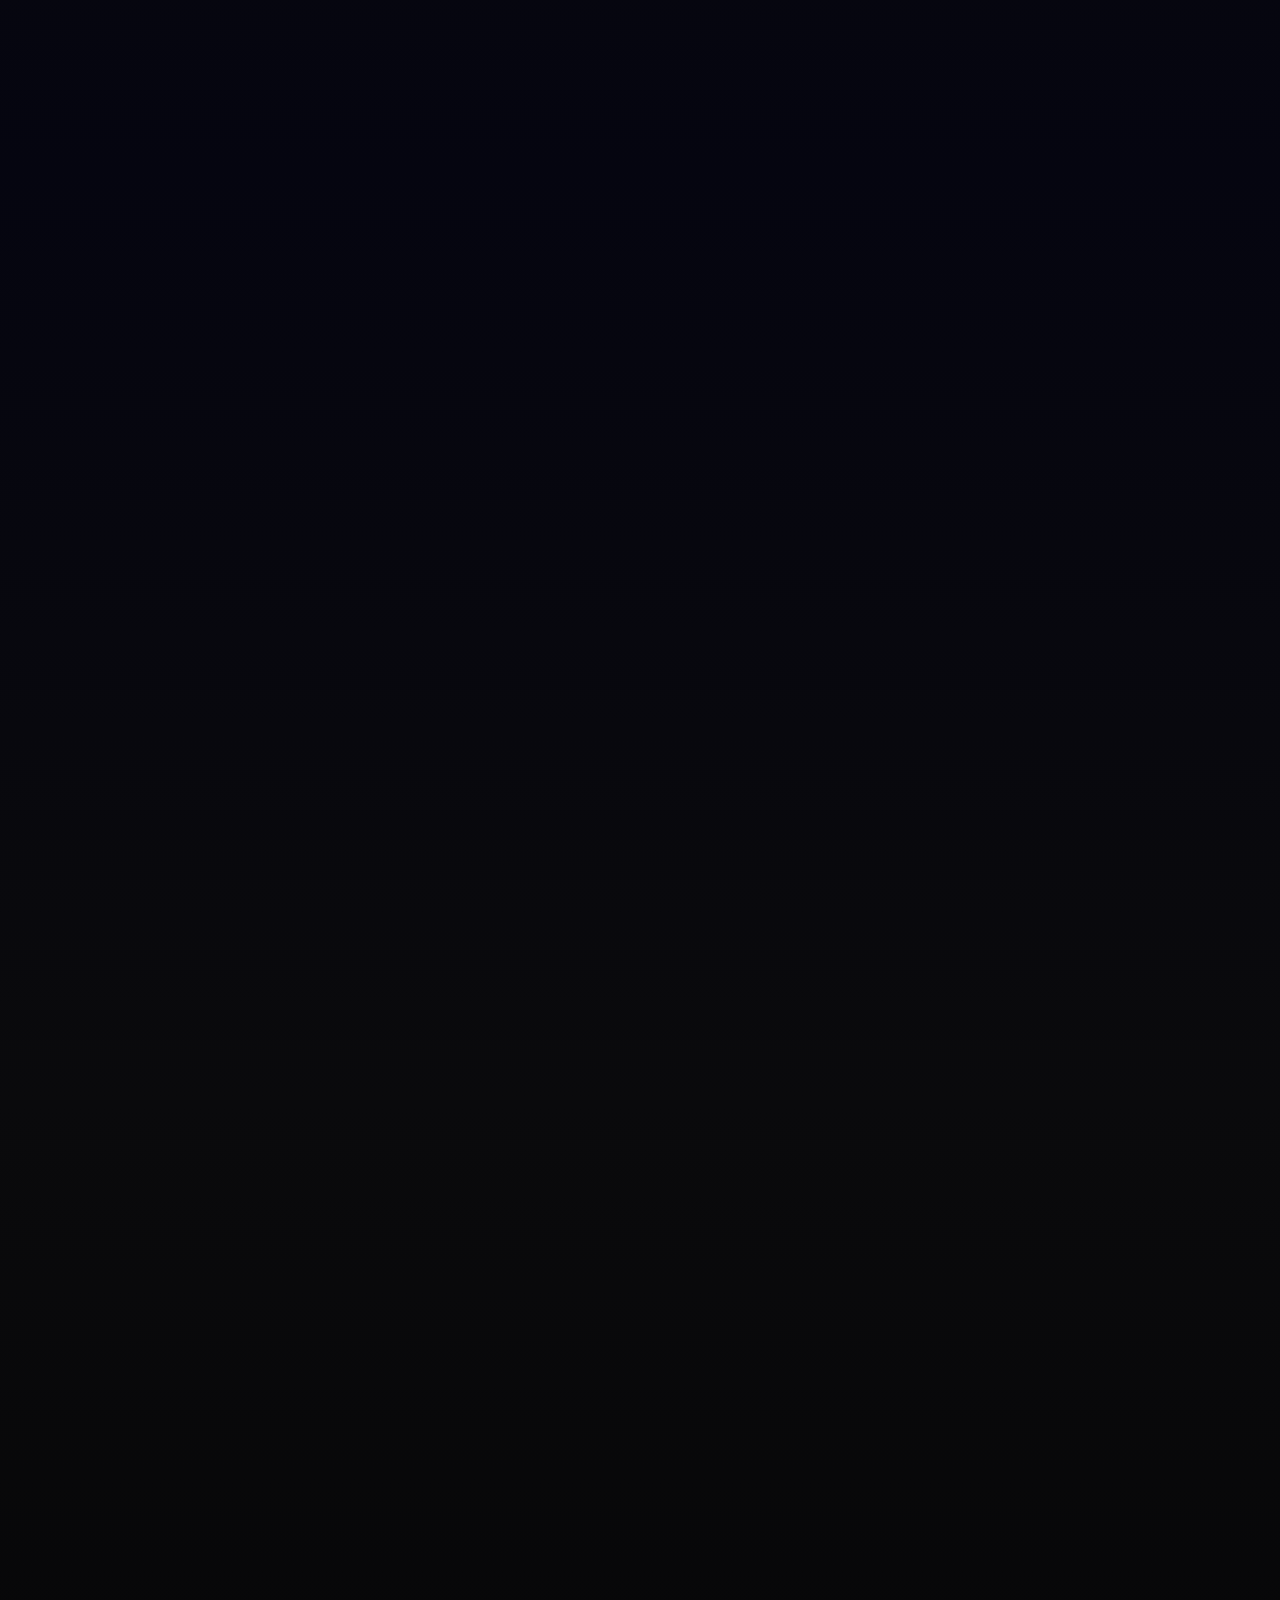
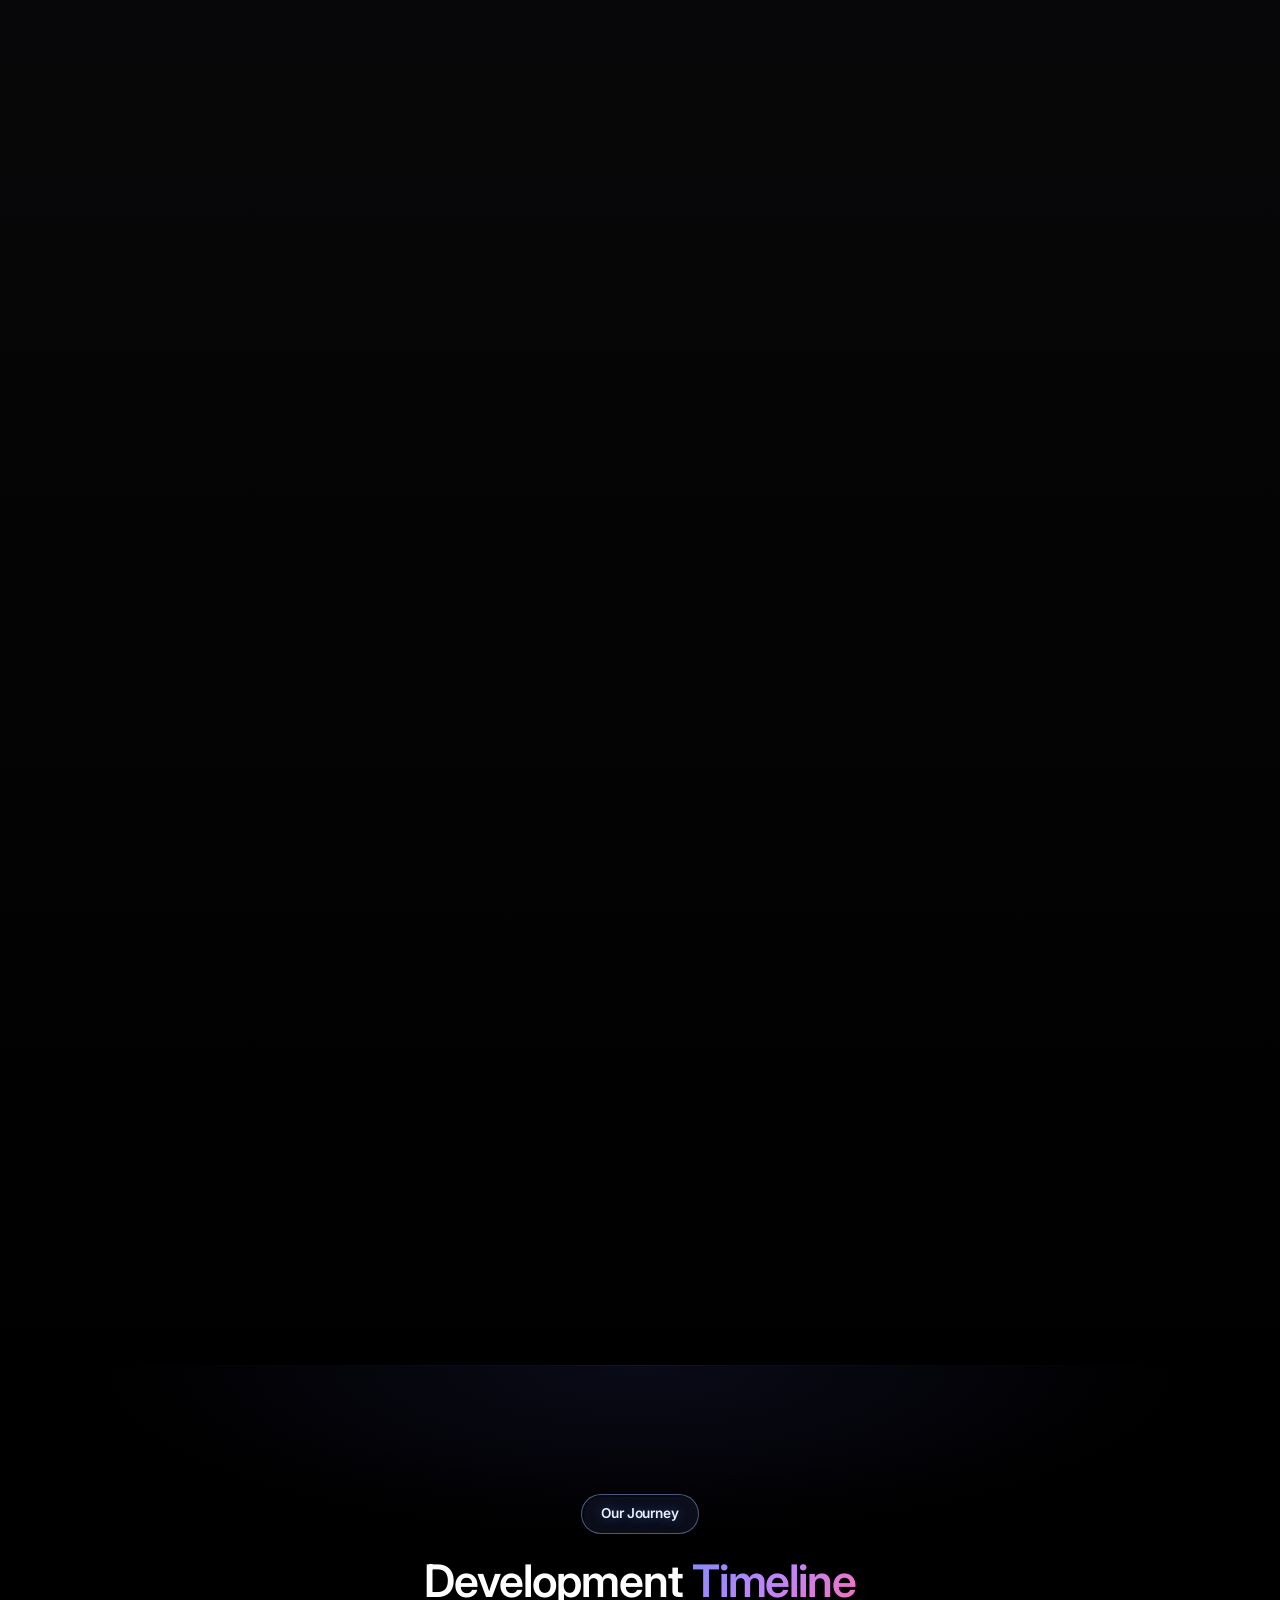
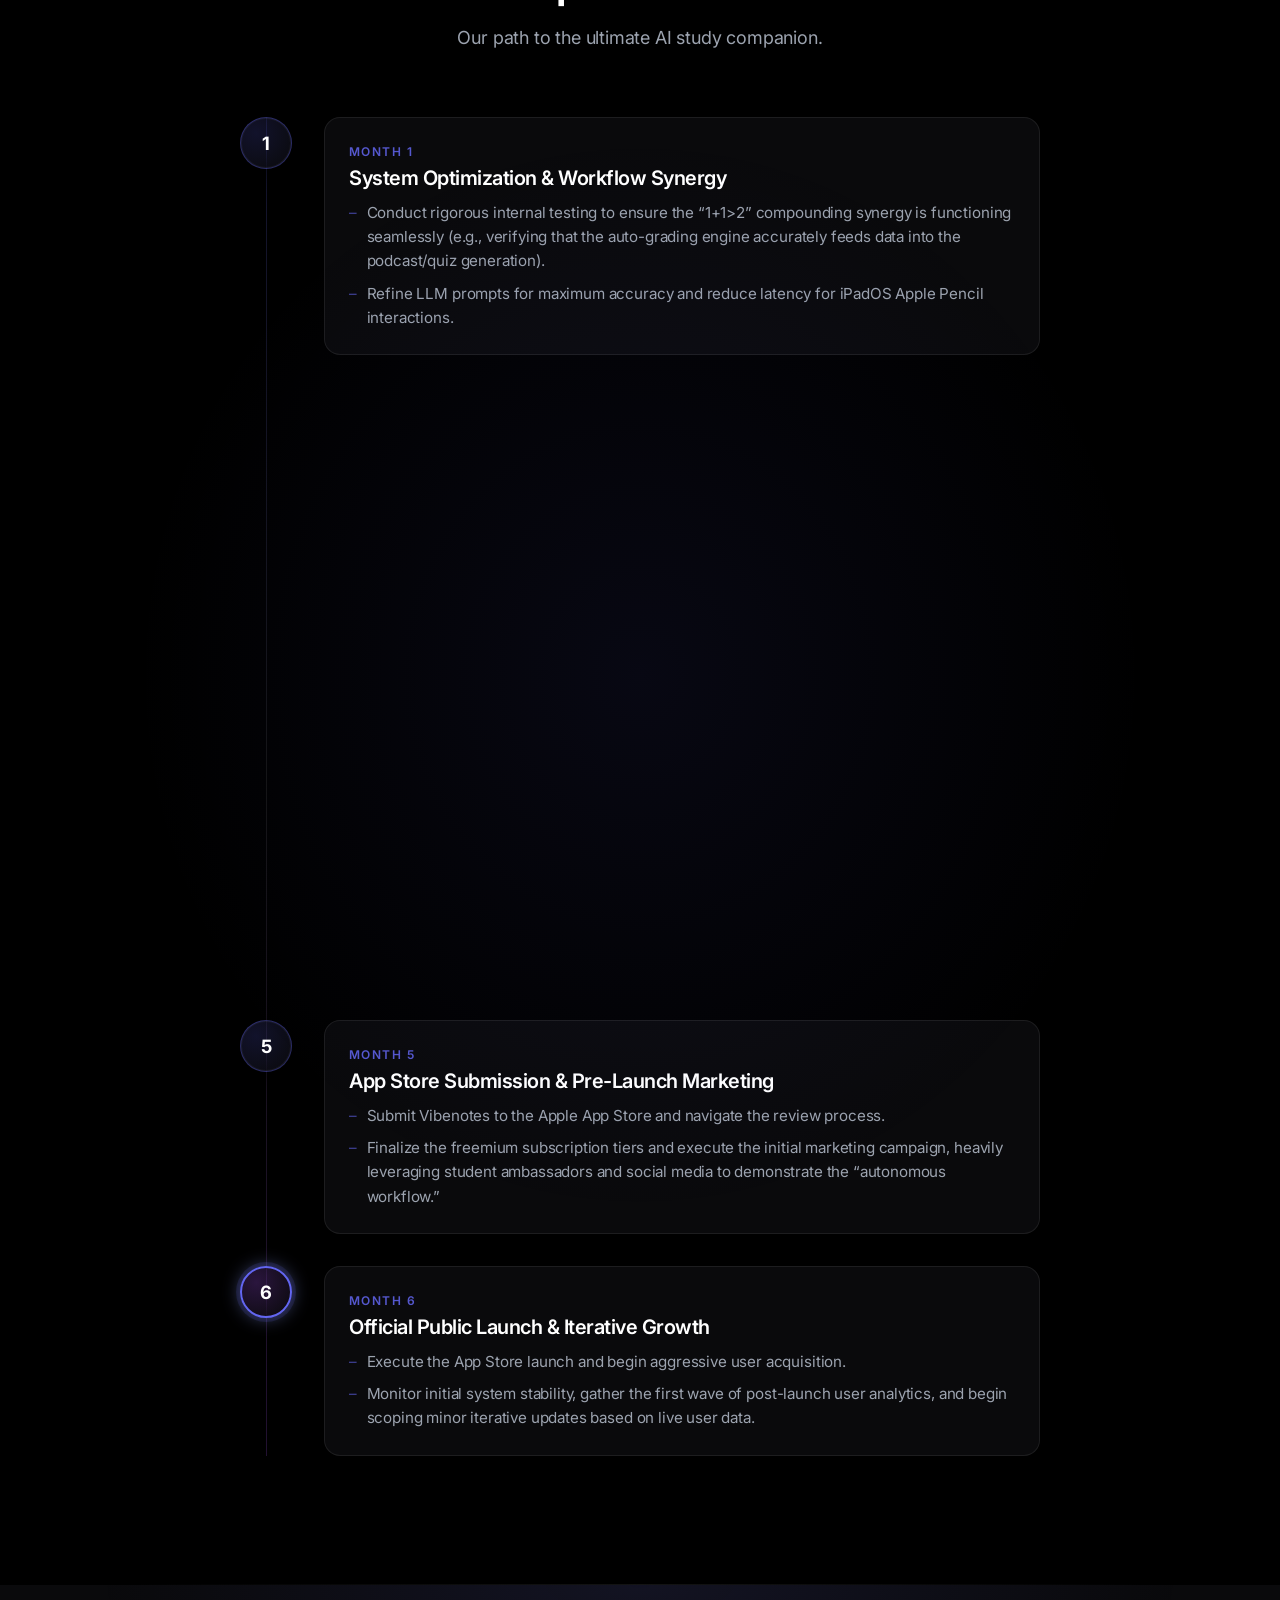
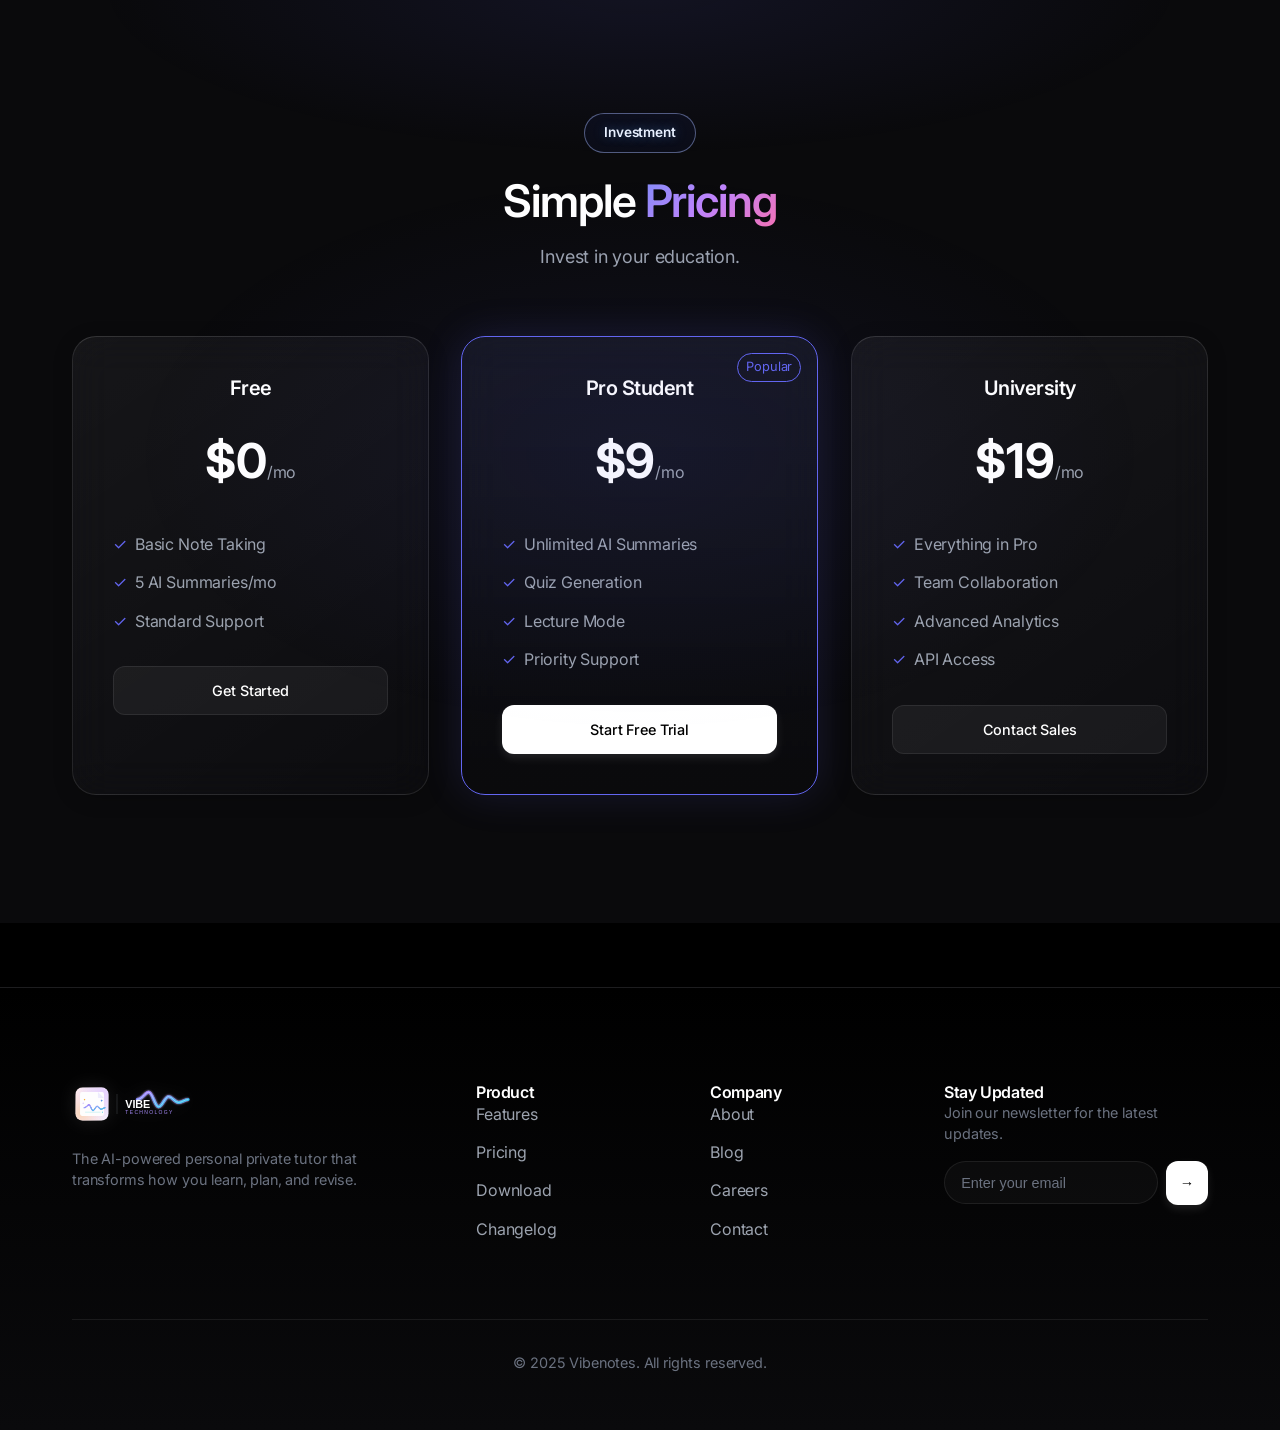
==== commit da4df962: "Add WebGL nebula hero background" ====
--- a/index.html
+++ b/index.html
@@ -51,6 +51,7 @@
 
     <!-- Introduction Section -->
     <section id="introduction" class="hero section-glow">
+        <canvas id="intro-nebula-canvas" class="intro-nebula-canvas" aria-hidden="true"></canvas>
         <div class="hero-glow"></div>
         <!-- Aurora Background Effect -->
         <div class="aurora-bg"></div>
@@ -60,14 +61,8 @@
             <div class="morph-shape" style="width: 300px; height: 300px; background: rgba(168, 85, 247, 0.1); bottom: 20%; right: 15%; animation-delay: -5s;"></div>
         </div>
         <div class="container hero-content">
-            <div class="hero-badge fade-in-up shimmer glow-border">Introducing Vibenotes</div>
+            <div class="hero-badge fade-in-up">Introducing Vibenotes</div>
             <h1 class="fade-in-up" style="transition-delay: 0.1s;">
-                <span class="hero-title-line">
-                    <span class="hero-title-word">Not</span>
-                    <span class="hero-title-word">just</span>
-                    <span class="hero-title-word">a</span>
-                    <span class="hero-title-word">Chatbot.</span>
-                </span><br>
                 A personal <span class="animated-gradient-text" id="typing-text">Task Bot</span><span
                     class="typing-cursor"></span>
             </h1>
@@ -1043,7 +1038,7 @@
 
     <script src="https://cdnjs.cloudflare.com/ajax/libs/three.js/r128/three.min.js"></script>
     <script src="reveal-wave-image.js?v=3"></script>
-    <script src="script.js?v=23"></script>
+    <script src="script.js?v=24"></script>
     <script>
         // Initialize the reveal wave image effect
         document.addEventListener('DOMContentLoaded', function() {
--- a/style.css
+++ b/style.css
@@ -591,19 +591,23 @@
 /* ═══════════════════════════════════════════════════════════════════════════
    ANIMATED GRADIENT TEXT - ENHANCED
    ═══════════════════════════════════════════════════════════════════════════ */
-.animated-gradient-text {
+.hero .animated-gradient-text {
     background: linear-gradient(90deg,
-            #00C8FF 0%,
-            #6366F1 20%,
-            #A855F7 40%,
-            #EC4899 60%,
-            #A855F7 80%,
-            #6366F1 100%);
-    background-size: 300% 100%;
+            #8FD3FF 0%,
+            #A5B4FC 52%,
+            #C4B5FD 100%);
+    background-size: 200% 100%;
     -webkit-background-clip: text;
     background-clip: text;
     -webkit-text-fill-color: transparent;
-    animation: gradientFlow 6s ease-in-out infinite;
+    animation: gradientFlow 5.2s ease-in-out infinite;
+    text-shadow: 0 0 22px rgba(125, 211, 252, 0.32), 0 0 34px rgba(139, 92, 246, 0.24);
+    -webkit-text-stroke: 0.5px rgba(10, 14, 28, 0.32);
+}
+
+.hero .typing-cursor {
+    color: #EAF2FF;
+    text-shadow: 0 0 14px rgba(125, 211, 252, 0.65);
 }
 
 @keyframes gradientFlow {
@@ -1581,6 +1585,26 @@
     padding-bottom: 4rem;
     overflow: hidden;
     position: relative;
+    isolation: isolate;
+}
+
+.hero::before {
+    content: "";
+    position: absolute;
+    inset: 0;
+    background: radial-gradient(circle at 50% 54%, rgba(4, 6, 18, 0.0) 0%, rgba(4, 6, 18, 0.0) 45%, rgba(4, 6, 18, 0.16) 100%);
+    z-index: 1;
+    pointer-events: none;
+}
+
+.intro-nebula-canvas {
+    position: absolute;
+    inset: 0;
+    width: 100%;
+    height: 100%;
+    z-index: 0;
+    pointer-events: none;
+    opacity: 0.82;
 }
 
 .hero-glow {
@@ -1595,7 +1619,7 @@
             rgba(99, 102, 241, 0.15) 20%,
             rgba(168, 85, 247, 0.06) 40%,
             rgba(0, 0, 0, 0) 70%);
-    z-index: 0;
+    z-index: 2;
     pointer-events: none;
     filter: blur(100px);
     animation: hero-glow-pulse 10s ease-in-out infinite;
@@ -1620,23 +1644,39 @@
     max-width: 800px;
     margin: 0 auto;
     position: relative;
-    z-index: 1;
+    z-index: 3;
+}
+
+.hero h1 {
+    background: none;
+    -webkit-background-clip: initial;
+    background-clip: initial;
+    -webkit-text-fill-color: initial;
+    color: #F8FAFF;
+    text-shadow: 0 8px 34px rgba(4, 6, 18, 0.88), 0 0 16px rgba(120, 132, 255, 0.3);
+}
+
+.hero p {
+    color: rgba(238, 243, 255, 0.92);
+    text-shadow: 0 4px 22px rgba(4, 6, 18, 0.8);
 }
 
 .hero-badge {
     display: inline-block;
     padding: 0.5rem 1.2rem;
-    background: rgba(99, 102, 241, 0.1);
-    border: 1px solid rgba(99, 102, 241, 0.25);
+    background: rgba(14, 20, 48, 0.36);
+    border: 1px solid rgba(167, 187, 255, 0.45);
     border-radius: 50px;
-    color: var(--accent-primary);
+    color: #EAF2FF;
     font-size: 0.85rem;
-    font-weight: 500;
+    font-weight: 600;
     margin-bottom: 2rem;
     transition:
         background 0.3s var(--ease-out),
         border-color 0.3s var(--ease-out),
-        transform 0.3s var(--ease-out);
+        transform 0.3s var(--ease-out),
+        color 0.3s var(--ease-out);
+    text-shadow: 0 0 12px rgba(96, 165, 250, 0.45);
 }
 
 .hero-badge:hover {
@@ -9491,6 +9531,13 @@
     color: var(--text-secondary);
     font-weight: 400;
     margin-top: 2rem;
+    transition: transform 0.22s ease, opacity 0.22s ease;
+    will-change: transform, opacity;
+}
+
+.scene-hero .hero-badge {
+    transition: transform 0.22s ease, box-shadow 0.22s ease;
+    will-change: transform, box-shadow;
 }
 
 /* Scene Problem (Chaos) - Enhanced spacing */
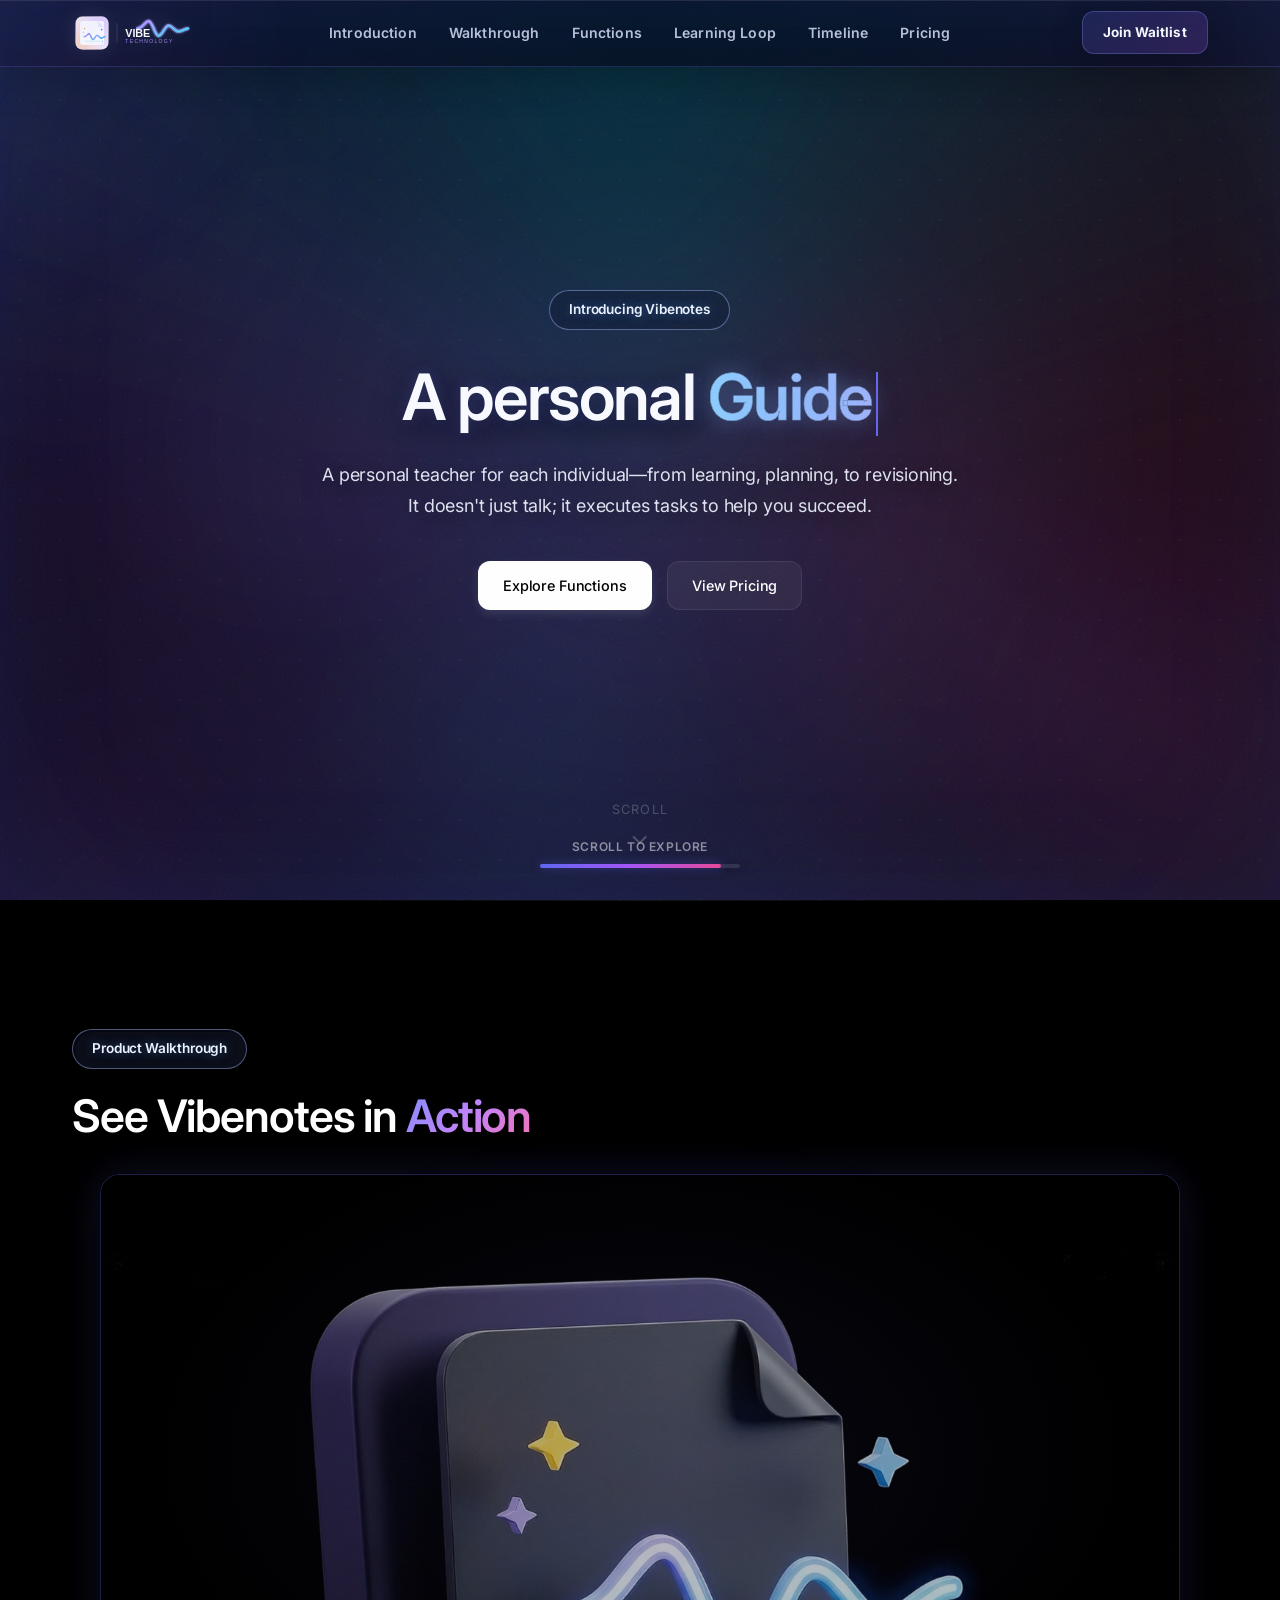
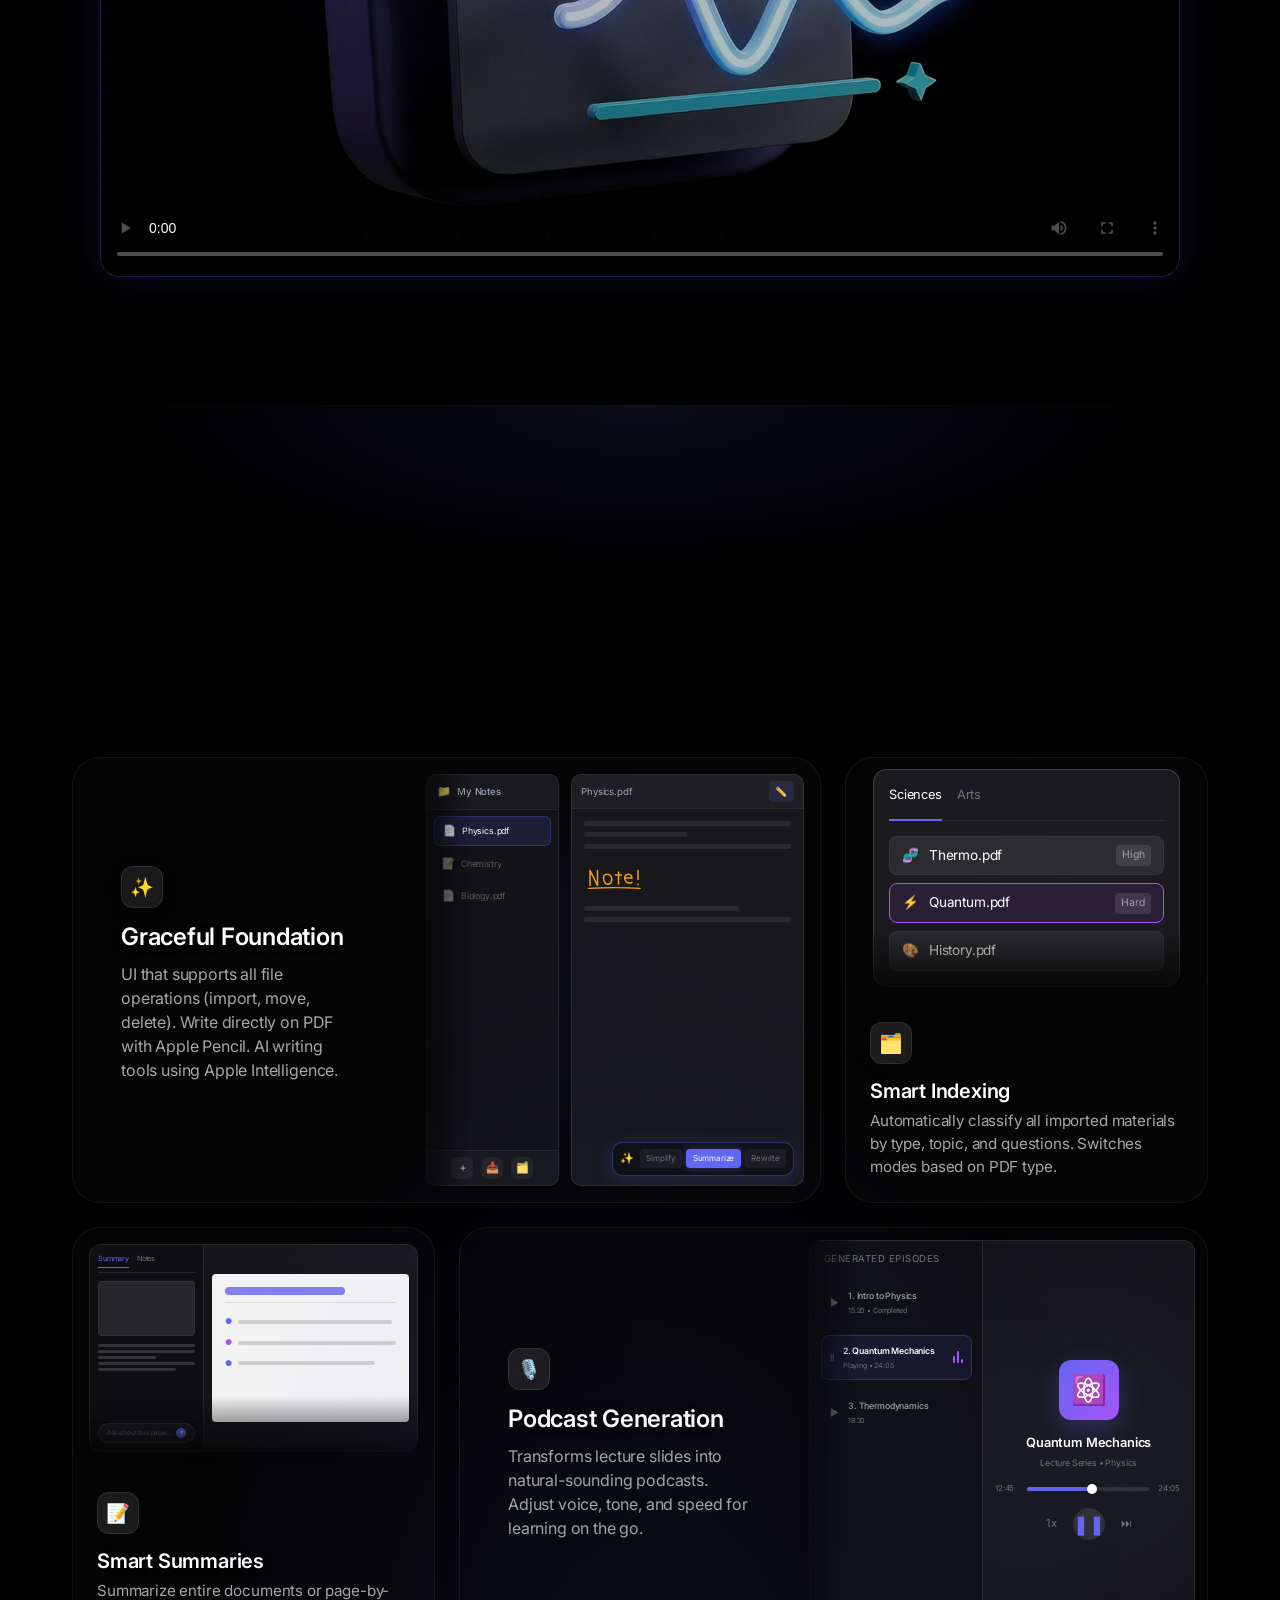
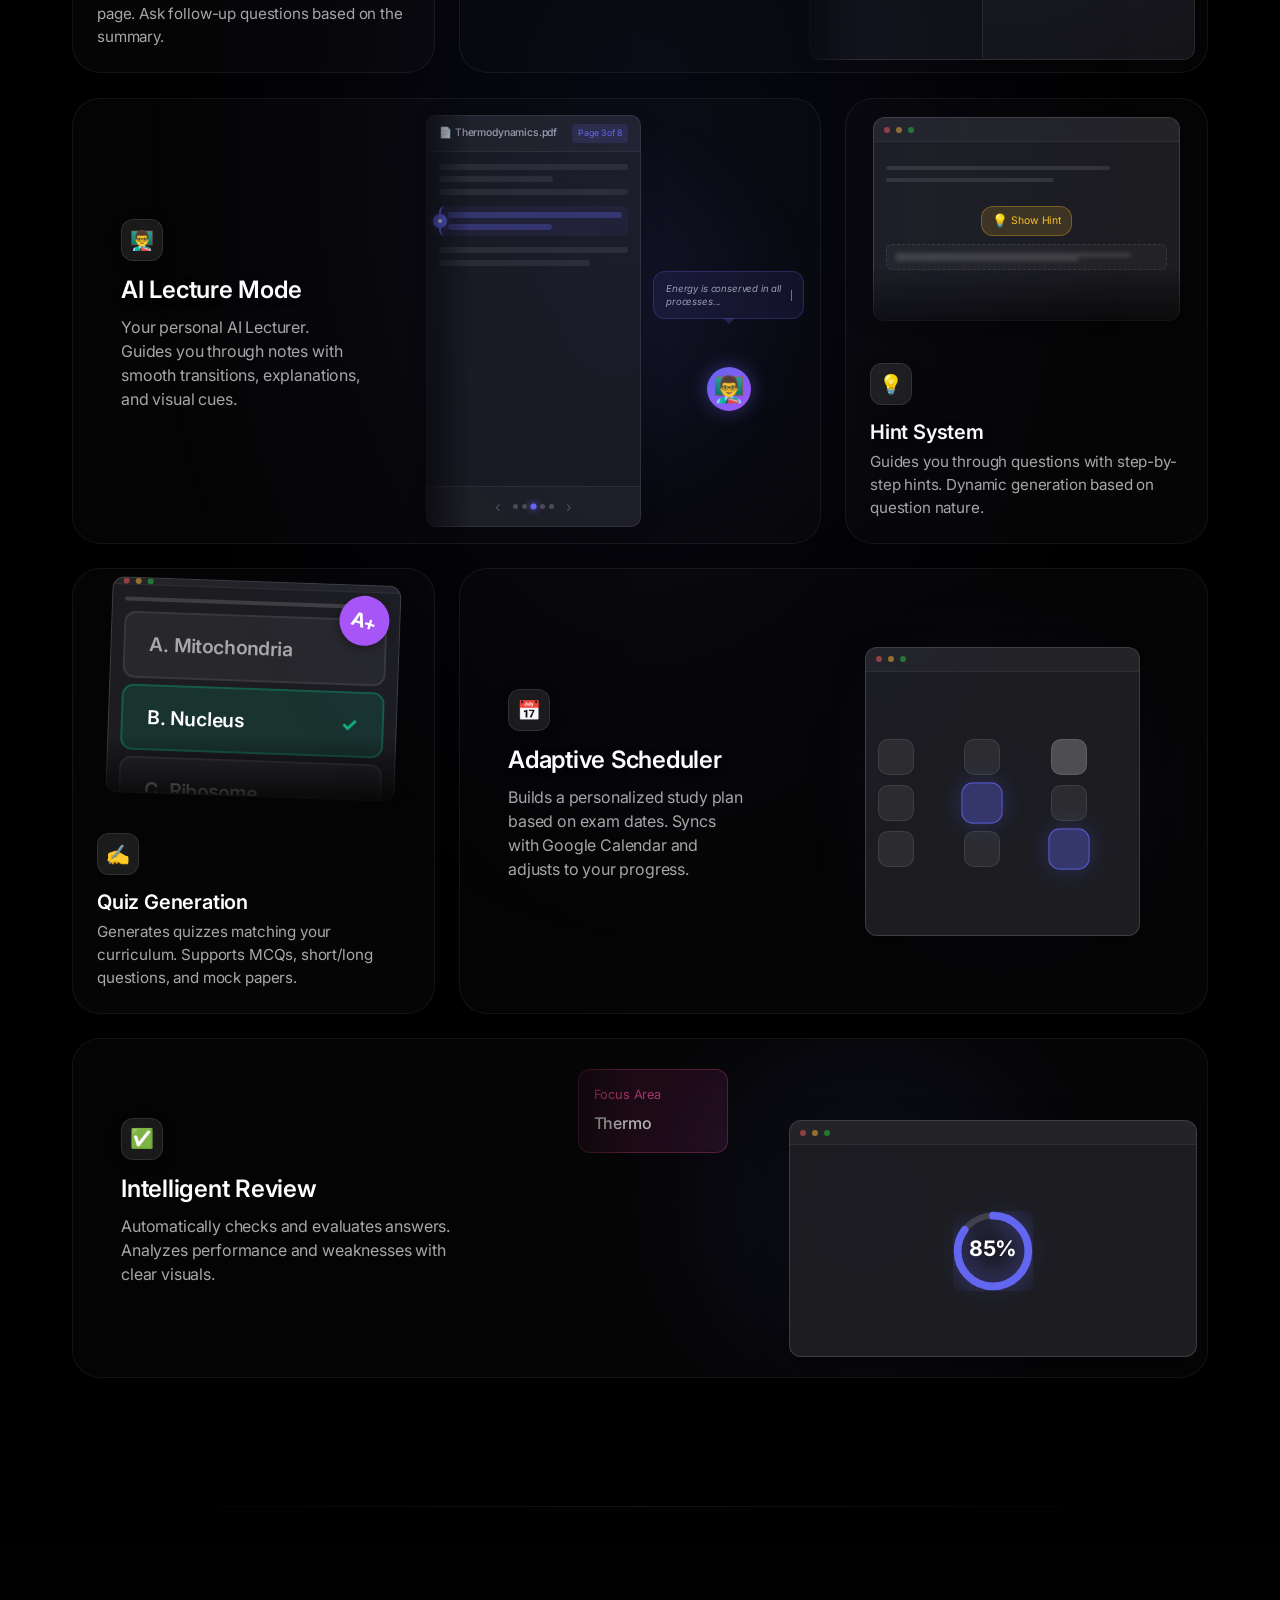
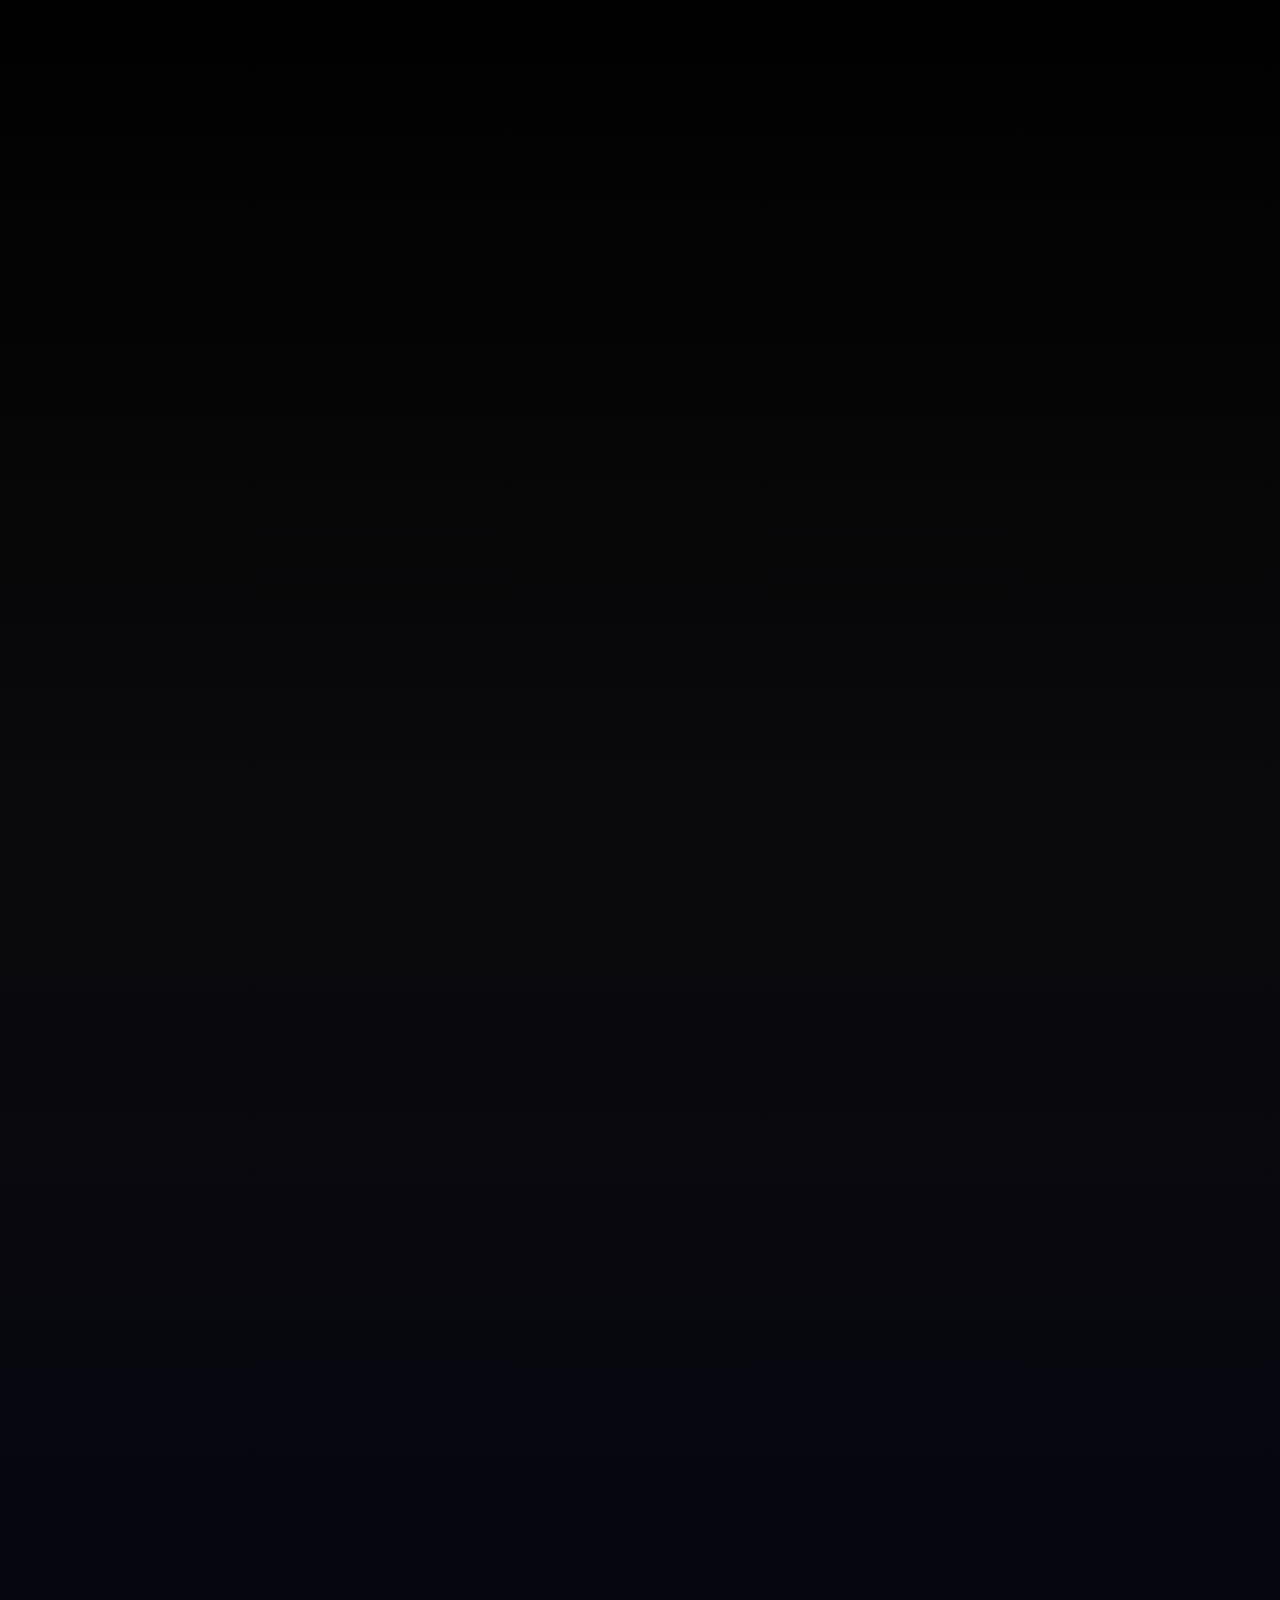
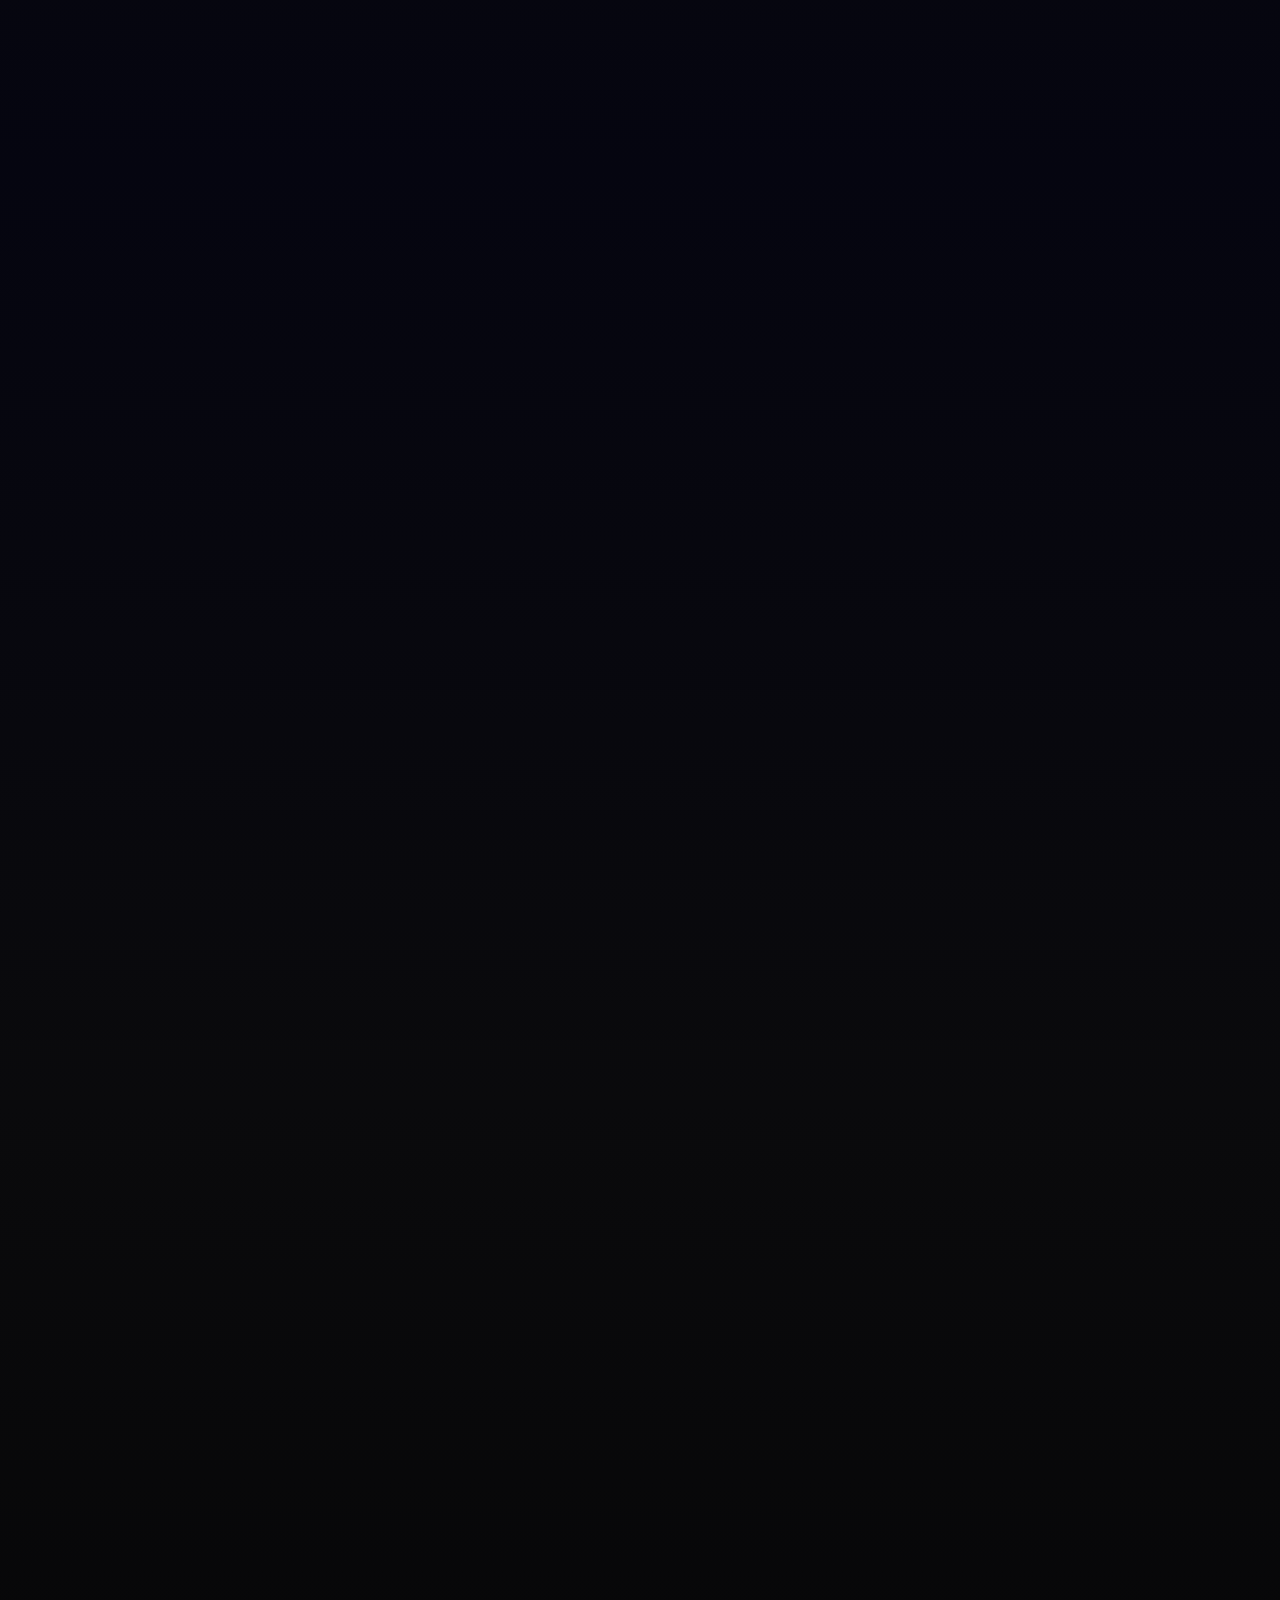
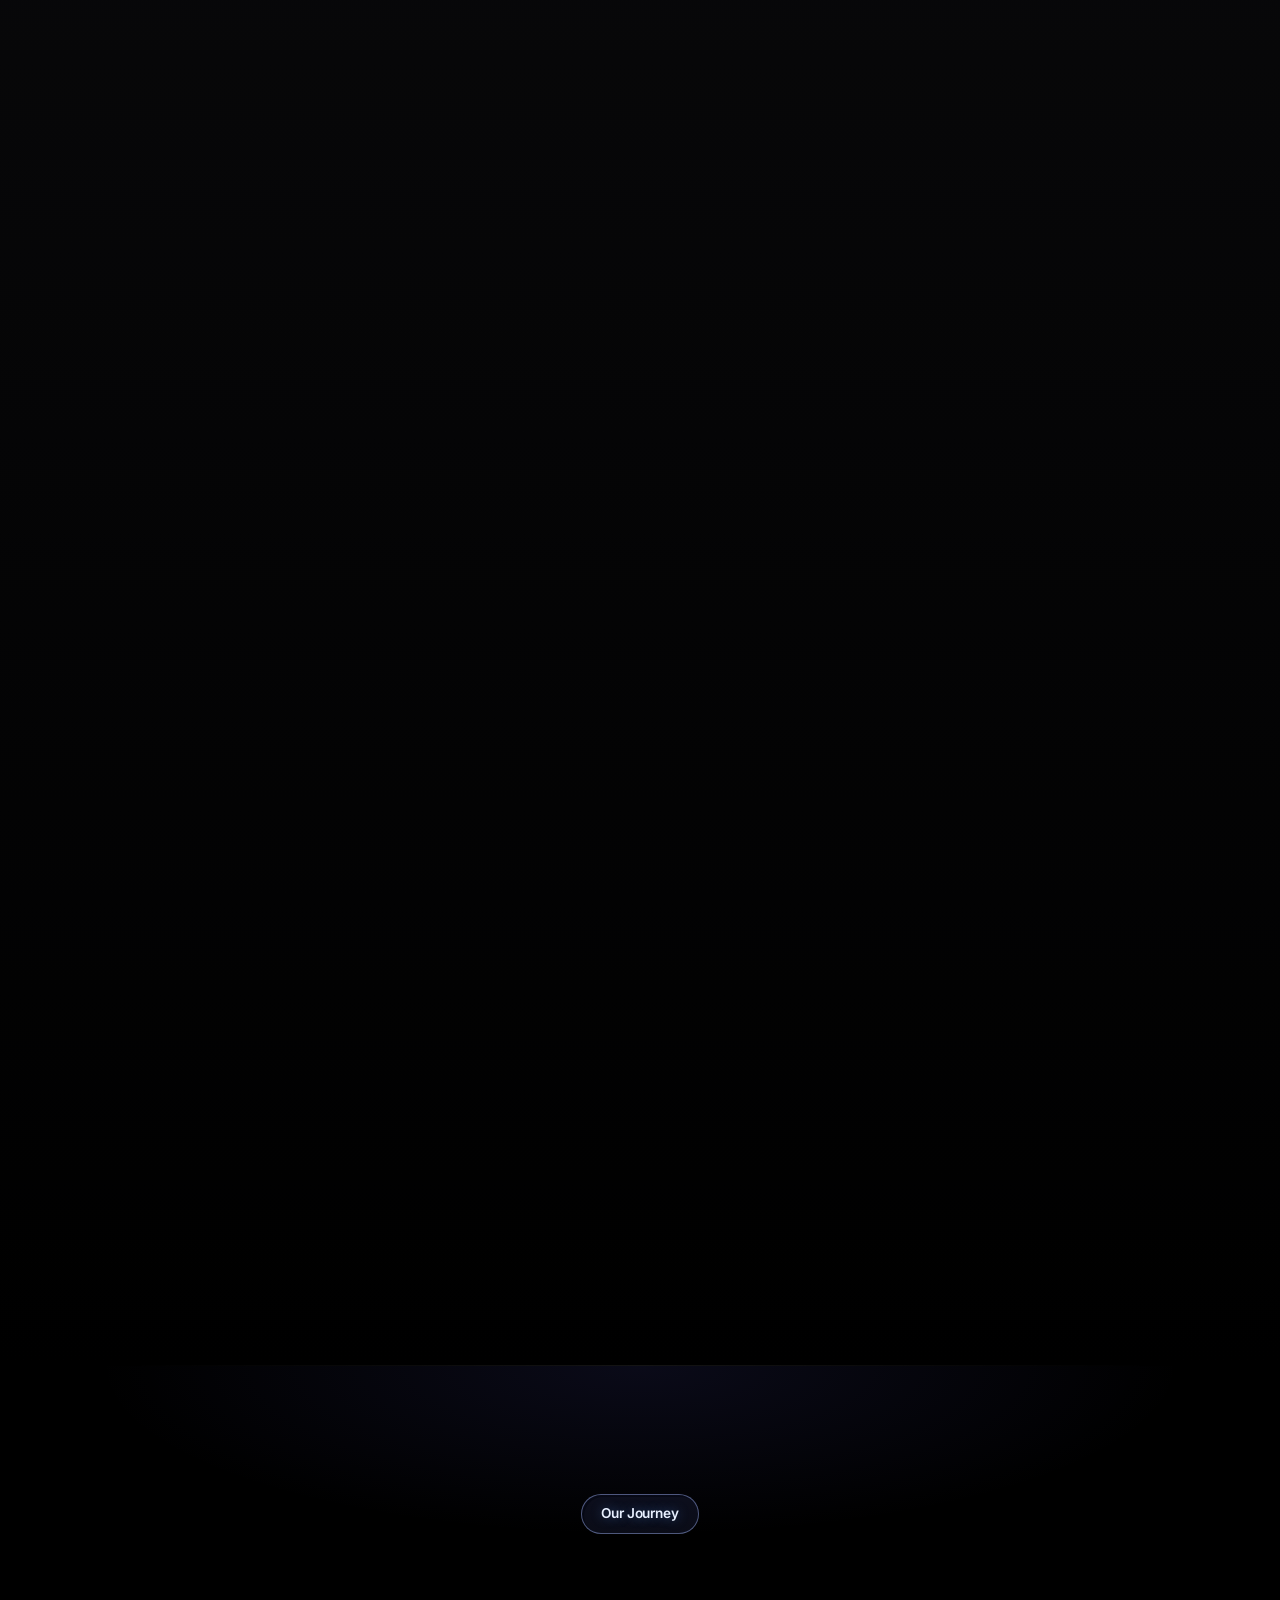
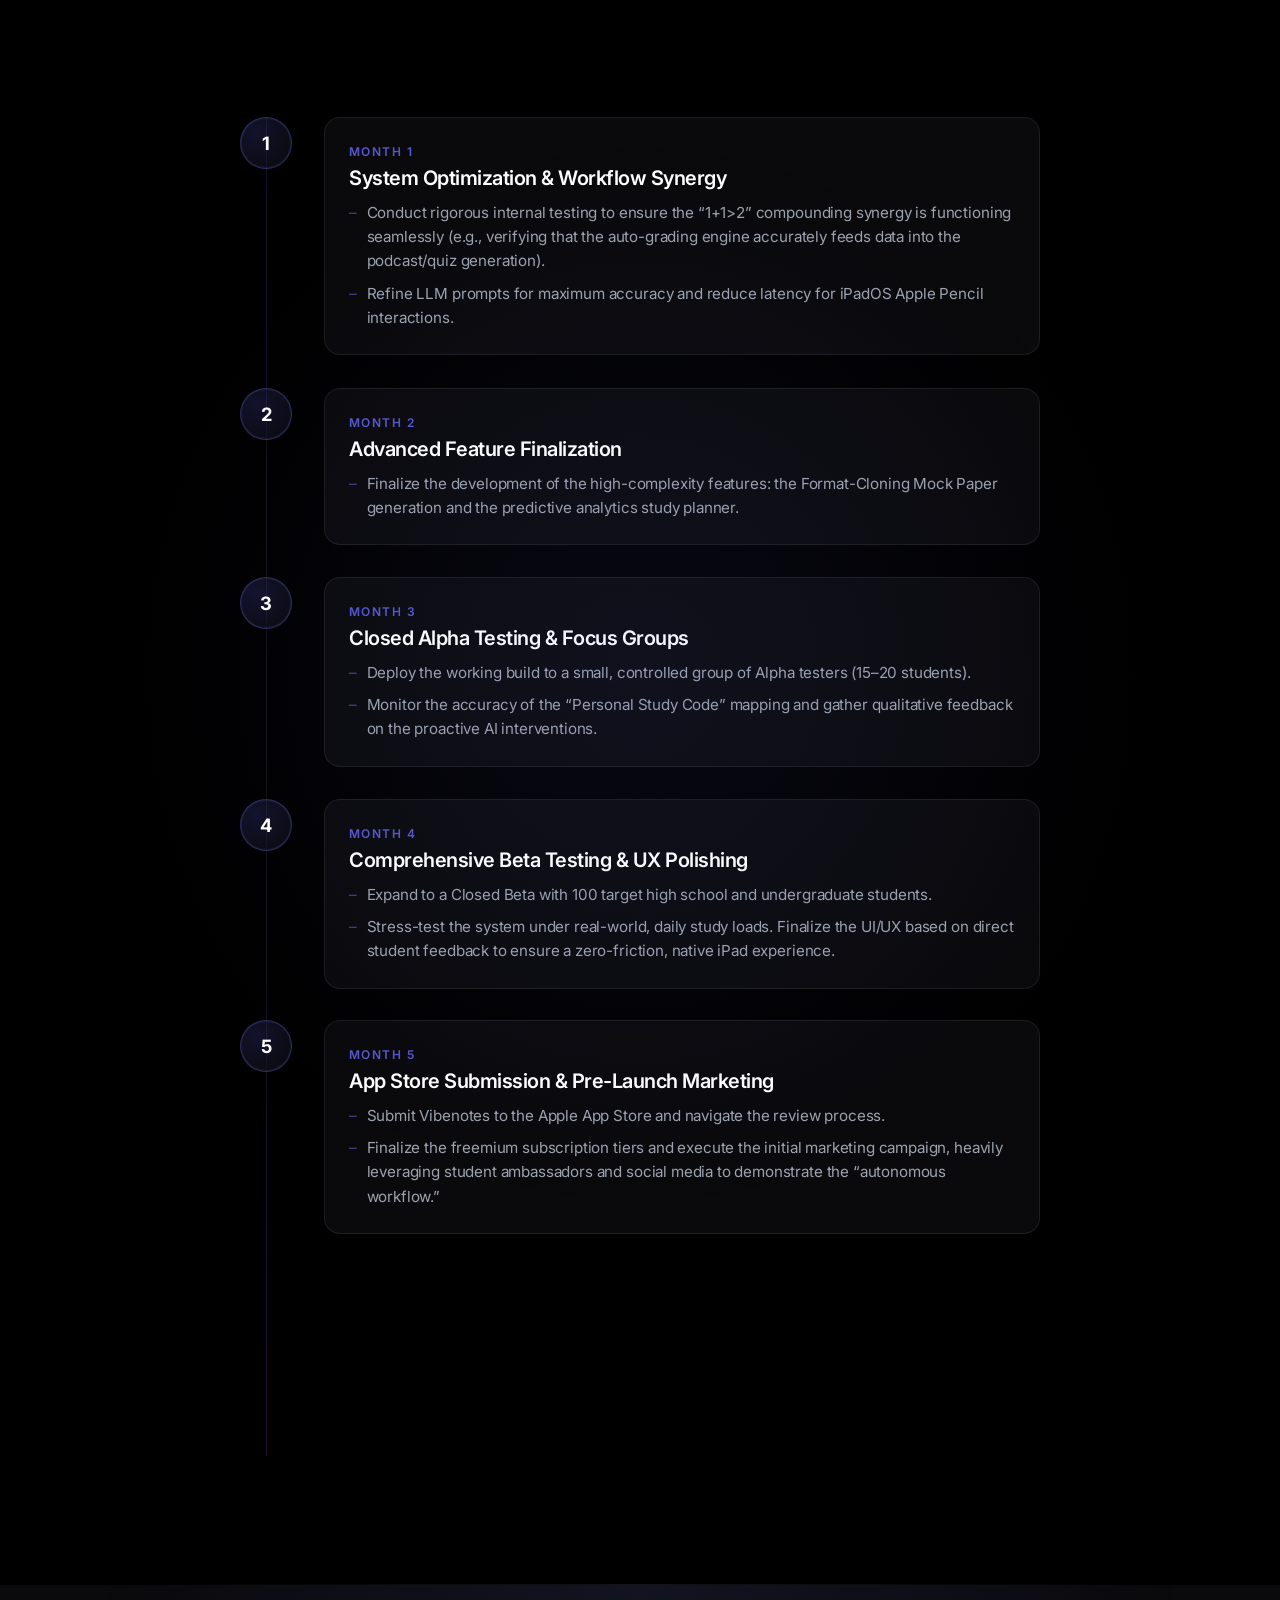
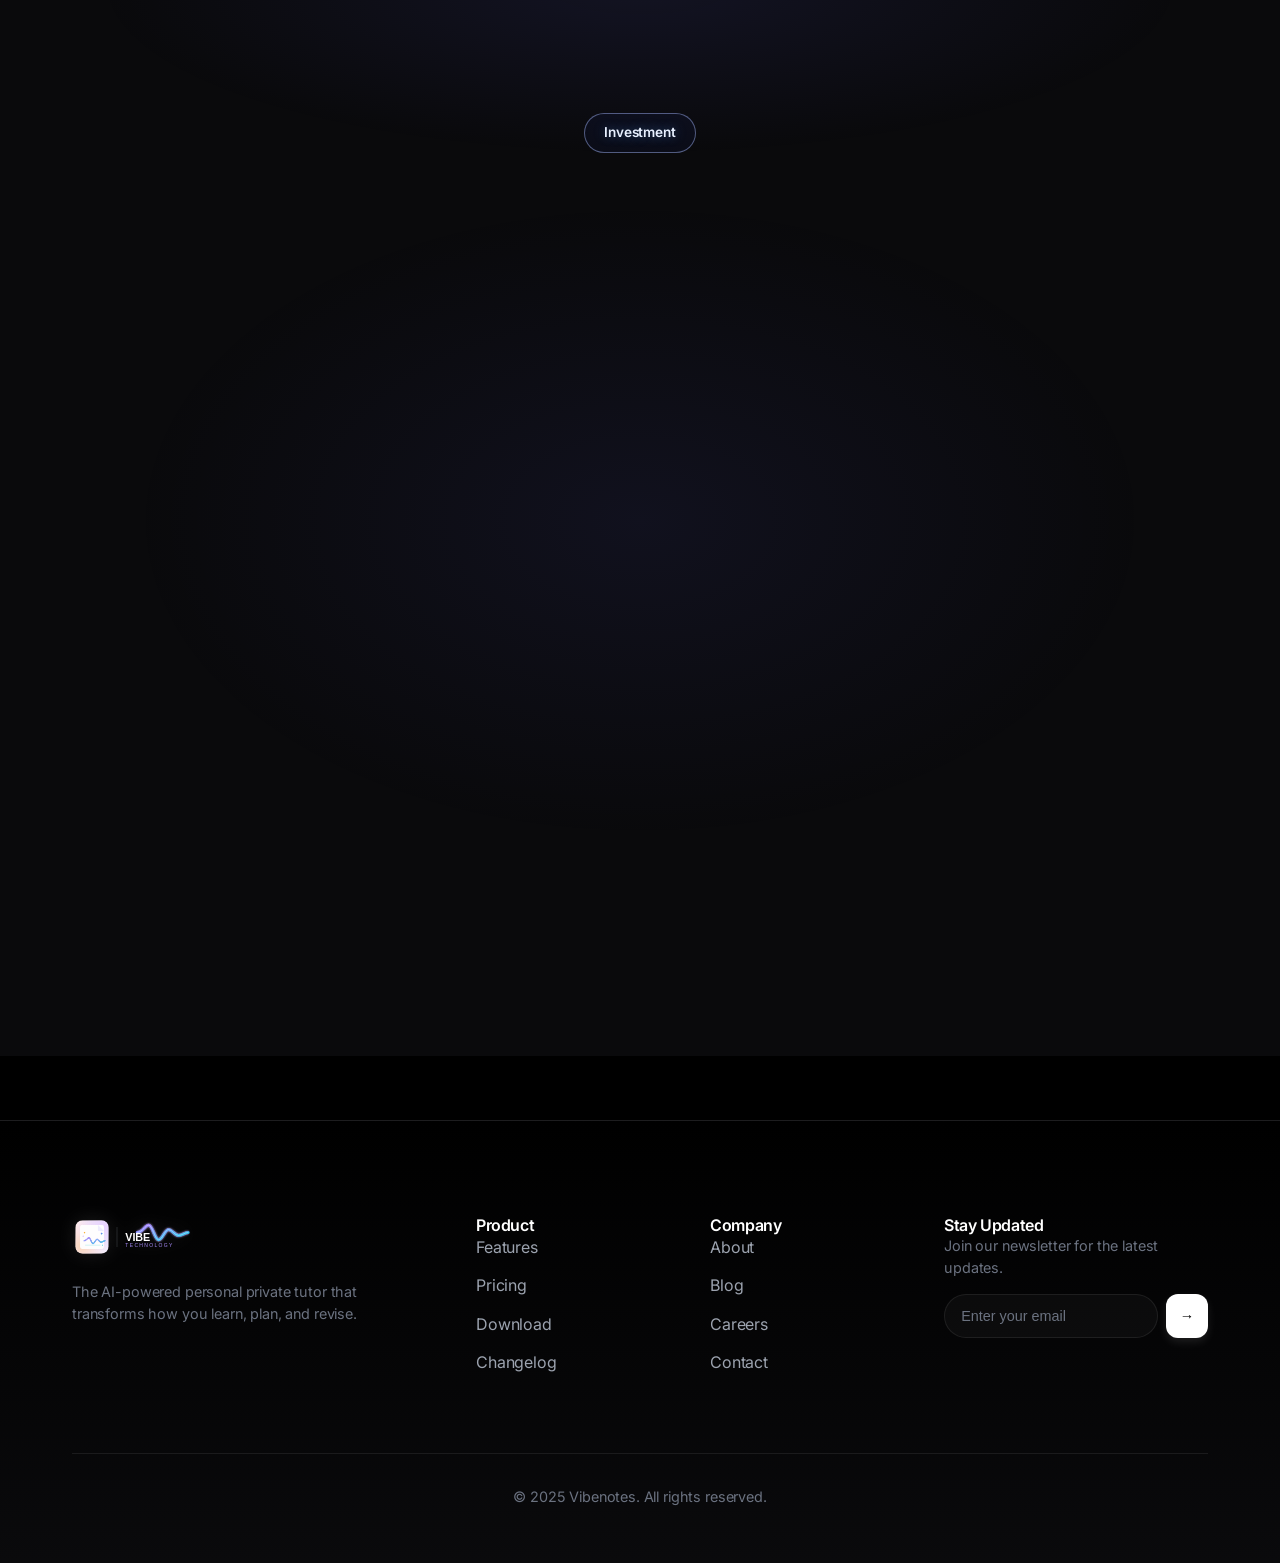
==== commit be96be64: "redesign pricing cards with tier color identities and glow effects" ====
--- a/index.html
+++ b/index.html
@@ -940,43 +940,64 @@
                 <p class="reveal-blur" style="transition-delay: 0.1s;">Invest in your education.</p>
             </div>
 
-            <div class="pricing-grid">
+            <div class="pricing-grid pricing-grid-4">
+                <!-- Tier 1: Basic Free -->
                 <div class="pricing-card spotlight-card fade-in-up">
-                    <h3>Free</h3>
+                    <div class="pricing-tier-label">Tier 1</div>
+                    <h3>Vibenotes Basic</h3>
                     <div class="price">$0<span>/mo</span></div>
+                    <p class="pricing-tagline">Start learning smarter, for free.</p>
                     <ul class="pricing-features">
-                        <li>Basic Note Taking</li>
-                        <li>5 AI Summaries/mo</li>
-                        <li>Standard Support</li>
+                        <li>10 Document Imports &amp; Indexing</li>
+                        <li>20 pages of AI summaries / month</li>
+                        <li>120 Vibe Coins / month</li>
+                    </ul>
+                    <a href="#" class="btn btn-secondary" style="width: 100%;">Get Started Free</a>
+                </div>
+
+                <!-- Tier 2: NoteTaker -->
+                <div class="pricing-card spotlight-card fade-in-up" style="transition-delay: 0.1s;">
+                    <div class="pricing-tier-label">Tier 2</div>
+                    <h3>Vibenotes NoteTaker</h3>
+                    <div class="price">$0.99<span>/mo</span></div>
+                    <div class="pricing-alt-price">or $6.99 / year</div>
+                    <p class="pricing-tagline">The GoodNotes &amp; Notability disruptor.</p>
+                    <ul class="pricing-features">
+                        <li>Unlimited notebooks &amp; PDF imports</li>
+                        <li>Cloud Sync</li>
+                        <li>20 pages of AI summaries / month</li>
+                        <li>120 Vibe Coins / month</li>
                     </ul>
                     <a href="#" class="btn btn-secondary" style="width: 100%;">Get Started</a>
                 </div>
 
-                <div class="pricing-card featured spotlight-card fade-in-up" style="transition-delay: 0.1s;">
-                    <div
-                        style="position: absolute; top: 1rem; right: 1rem; font-size: 0.8rem; color: var(--accent-primary); border: 1px solid var(--accent-primary); padding: 0.2rem 0.5rem; border-radius: 20px;">
-                        Popular</div>
-                    <h3>Pro Student</h3>
-                    <div class="price">$9<span>/mo</span></div>
+                <!-- Tier 3: Pro -->
+                <div class="pricing-card featured spotlight-card fade-in-up" style="transition-delay: 0.2s;">
+                    <div style="position: absolute; top: 1rem; right: 1rem; font-size: 0.8rem; color: var(--accent-primary); border: 1px solid var(--accent-primary); padding: 0.2rem 0.5rem; border-radius: 20px;">Popular</div>
+                    <div class="pricing-tier-label">Tier 3</div>
+                    <h3>Vibenotes Pro</h3>
+                    <div class="price">$19.99<span>/mo</span></div>
+                    <p class="pricing-tagline">The mainstream AI study coach.</p>
                     <ul class="pricing-features">
-                        <li>Unlimited AI Summaries</li>
-                        <li>Quiz Generation</li>
-                        <li>Lecture Mode</li>
-                        <li>Priority Support</li>
+                        <li>Unlimited notebooks &amp; PDF imports</li>
+                        <li>Unlimited Summaries &amp; Indexing</li>
+                        <li>1,250 Vibe Coins / month</li>
                     </ul>
                     <a href="#" class="btn btn-primary" style="width: 100%;">Start Free Trial</a>
                 </div>
 
-                <div class="pricing-card spotlight-card fade-in-up" style="transition-delay: 0.2s;">
-                    <h3>University</h3>
-                    <div class="price">$19<span>/mo</span></div>
+                <!-- Tier 4: Ultra -->
+                <div class="pricing-card spotlight-card fade-in-up" style="transition-delay: 0.3s;">
+                    <div class="pricing-tier-label">Tier 4</div>
+                    <h3>Vibenotes Ultra</h3>
+                    <div class="price">$24.99<span>/mo</span></div>
+                    <p class="pricing-tagline">The uncapped power user suite.</p>
                     <ul class="pricing-features">
-                        <li>Everything in Pro</li>
-                        <li>Team Collaboration</li>
-                        <li>Advanced Analytics</li>
-                        <li>API Access</li>
+                        <li>Unlimited notebooks &amp; PDF imports</li>
+                        <li>Unlimited Summaries &amp; Indexing</li>
+                        <li>1,800 Vibe Coins / month</li>
                     </ul>
-                    <a href="#" class="btn btn-secondary" style="width: 100%;">Contact Sales</a>
+                    <a href="#" class="btn btn-secondary" style="width: 100%;">Get Ultra</a>
                 </div>
             </div>
         </div>
--- a/style.css
+++ b/style.css
@@ -2524,66 +2524,176 @@
     margin-top: 4rem;
 }
 
+.pricing-grid-4 {
+    grid-template-columns: repeat(4, 1fr);
+    gap: 1.5rem;
+    align-items: stretch;
+}
+
+/* Per-tier color identities */
+.pricing-card:nth-child(1) { --tier-color: #6ee7b7; --tier-glow: rgba(110, 231, 183, 0.15); --tier-gradient: linear-gradient(135deg, #6ee7b7, #3b82f6); }
+.pricing-card:nth-child(2) { --tier-color: #00C8FF; --tier-glow: rgba(0, 200, 255, 0.15); --tier-gradient: linear-gradient(135deg, #00C8FF, #6366F1); }
+.pricing-card:nth-child(3) { --tier-color: #A855F7; --tier-glow: rgba(168, 85, 247, 0.2);  --tier-gradient: linear-gradient(135deg, #818CF8, #C084FC, #F472B6); }
+.pricing-card:nth-child(4) { --tier-color: #F59E0B; --tier-glow: rgba(245, 158, 11, 0.15); --tier-gradient: linear-gradient(135deg, #F59E0B, #EF4444); }
+
+.pricing-tier-label {
+    display: inline-block;
+    font-size: 0.65rem;
+    font-weight: 700;
+    letter-spacing: 0.15em;
+    text-transform: uppercase;
+    color: var(--tier-color);
+    background: rgba(255,255,255,0.05);
+    border: 1px solid var(--tier-color);
+    border-radius: 20px;
+    padding: 0.2rem 0.7rem;
+    margin-bottom: 1rem;
+}
+
+.pricing-alt-price {
+    font-size: 0.85rem;
+    color: var(--tier-color);
+    opacity: 0.8;
+    margin-top: -0.8rem;
+    margin-bottom: 1.2rem;
+    font-weight: 500;
+}
+
+.pricing-tagline {
+    font-size: 0.82rem;
+    color: var(--text-tertiary);
+    font-style: italic;
+    margin-bottom: 1.8rem;
+    min-height: 2.5rem;
+    line-height: 1.5;
+}
+
 .pricing-card {
-    padding: 2.5rem;
+    padding: 2.5rem 2rem;
     text-align: center;
     position: relative;
+    overflow: hidden;
+    border-radius: 24px;
+    border: 1px solid rgba(255,255,255,0.07);
+    background: var(--bg-surface);
+    display: flex;
+    flex-direction: column;
     transition:
         transform 0.5s var(--ease-spring),
-        box-shadow 0.5s var(--ease-smooth);
-}
-
-.pricing-card:hover {
-    transform: translateY(-8px);
-}
-
-.pricing-card.featured {
-    border-color: var(--accent-primary);
-    background: linear-gradient(180deg, rgba(141, 159, 255, 0.08) 0%, var(--bg-surface) 100%);
-    box-shadow: 0 0 40px rgba(99, 102, 241, 0.15);
-}
-
-.pricing-card.featured::before {
+        box-shadow 0.5s var(--ease-smooth),
+        border-color 0.3s ease;
+}
+
+/* Top accent bar per tier */
+.pricing-card::before {
     content: '';
     position: absolute;
     top: 0;
     left: 0;
     right: 0;
-    height: 2px;
-    background: var(--accent-gradient);
+    height: 3px;
+    background: var(--tier-gradient);
     border-radius: 24px 24px 0 0;
+    opacity: 0.9;
+}
+
+/* Subtle glow blob in background */
+.pricing-card::after {
+    content: '';
+    position: absolute;
+    top: -40px;
+    left: 50%;
+    transform: translateX(-50%);
+    width: 160px;
+    height: 160px;
+    background: radial-gradient(circle, var(--tier-color) 0%, transparent 70%);
+    opacity: 0.07;
+    pointer-events: none;
+    transition: opacity 0.4s ease;
+    border-radius: 50%;
+}
+
+.pricing-card:hover {
+    transform: translateY(-10px);
+    border-color: var(--tier-color);
+    box-shadow: 0 20px 60px var(--tier-glow), 0 0 0 1px var(--tier-color);
+}
+
+.pricing-card:hover::after {
+    opacity: 0.14;
+}
+
+.pricing-card.featured {
+    border-color: var(--tier-color);
+    background: linear-gradient(180deg, rgba(168, 85, 247, 0.08) 0%, var(--bg-surface) 60%);
+    box-shadow: 0 0 50px var(--tier-glow), 0 0 0 1px var(--tier-color);
+    transform: translateY(-4px);
+}
+
+.pricing-card h3 {
+    font-size: 1.15rem;
+    font-weight: 700;
+    color: var(--text-primary);
+    margin-bottom: 0.25rem;
+    letter-spacing: -0.01em;
+}
+
+.pricing-card .btn {
+    margin-top: auto;
 }
 
 .price {
-    font-size: 3rem;
-    font-weight: 700;
-    margin: 1.5rem 0;
-    color: var(--text-primary);
+    font-size: 2.8rem;
+    font-weight: 800;
+    margin: 1.2rem 0 0.4rem;
+    background: var(--tier-gradient);
+    -webkit-background-clip: text;
+    -webkit-text-fill-color: transparent;
+    background-clip: text;
+    line-height: 1;
+    letter-spacing: -0.03em;
 }
 
 .price span {
-    font-size: 1rem;
-    color: var(--text-secondary);
+    font-size: 0.95rem;
+    -webkit-text-fill-color: var(--text-secondary);
     font-weight: 400;
+    letter-spacing: 0;
 }
 
 .pricing-features {
     list-style: none;
     text-align: left;
-    margin: 2rem 0;
+    flex: 1;
+    text-align: left;
+    margin: 1.5rem 0 2rem;
 }
 
 .pricing-features li {
-    margin-bottom: 0.8rem;
+    margin-bottom: 0.75rem;
     color: var(--text-secondary);
     display: flex;
-    align-items: center;
-    gap: 0.5rem;
+    align-items: flex-start;
+    gap: 0.6rem;
+    font-size: 0.88rem;
+    line-height: 1.4;
 }
 
 .pricing-features li::before {
     content: '✓';
-    color: var(--accent-primary);
+    color: var(--tier-color);
+    font-weight: 700;
+    font-size: 0.8rem;
+    background: var(--tier-glow);
+    border: 1px solid var(--tier-color);
+    border-radius: 50%;
+    width: 1.2rem;
+    height: 1.2rem;
+    min-width: 1.2rem;
+    display: flex;
+    align-items: center;
+    justify-content: center;
+    margin-top: 0.1rem;
 }
 
 .faq-grid {
@@ -3192,6 +3302,10 @@
     .split-layout.reverse>* {
         direction: ltr;
     }
+
+    .pricing-grid-4 {
+        grid-template-columns: repeat(2, 1fr);
+    }
 }
 
 @media (max-width: 768px) {
@@ -3216,7 +3330,8 @@
         grid-template-columns: 1fr;
     }
 
-    .pricing-grid {
+    .pricing-grid,
+    .pricing-grid-4 {
         grid-template-columns: 1fr;
     }
 
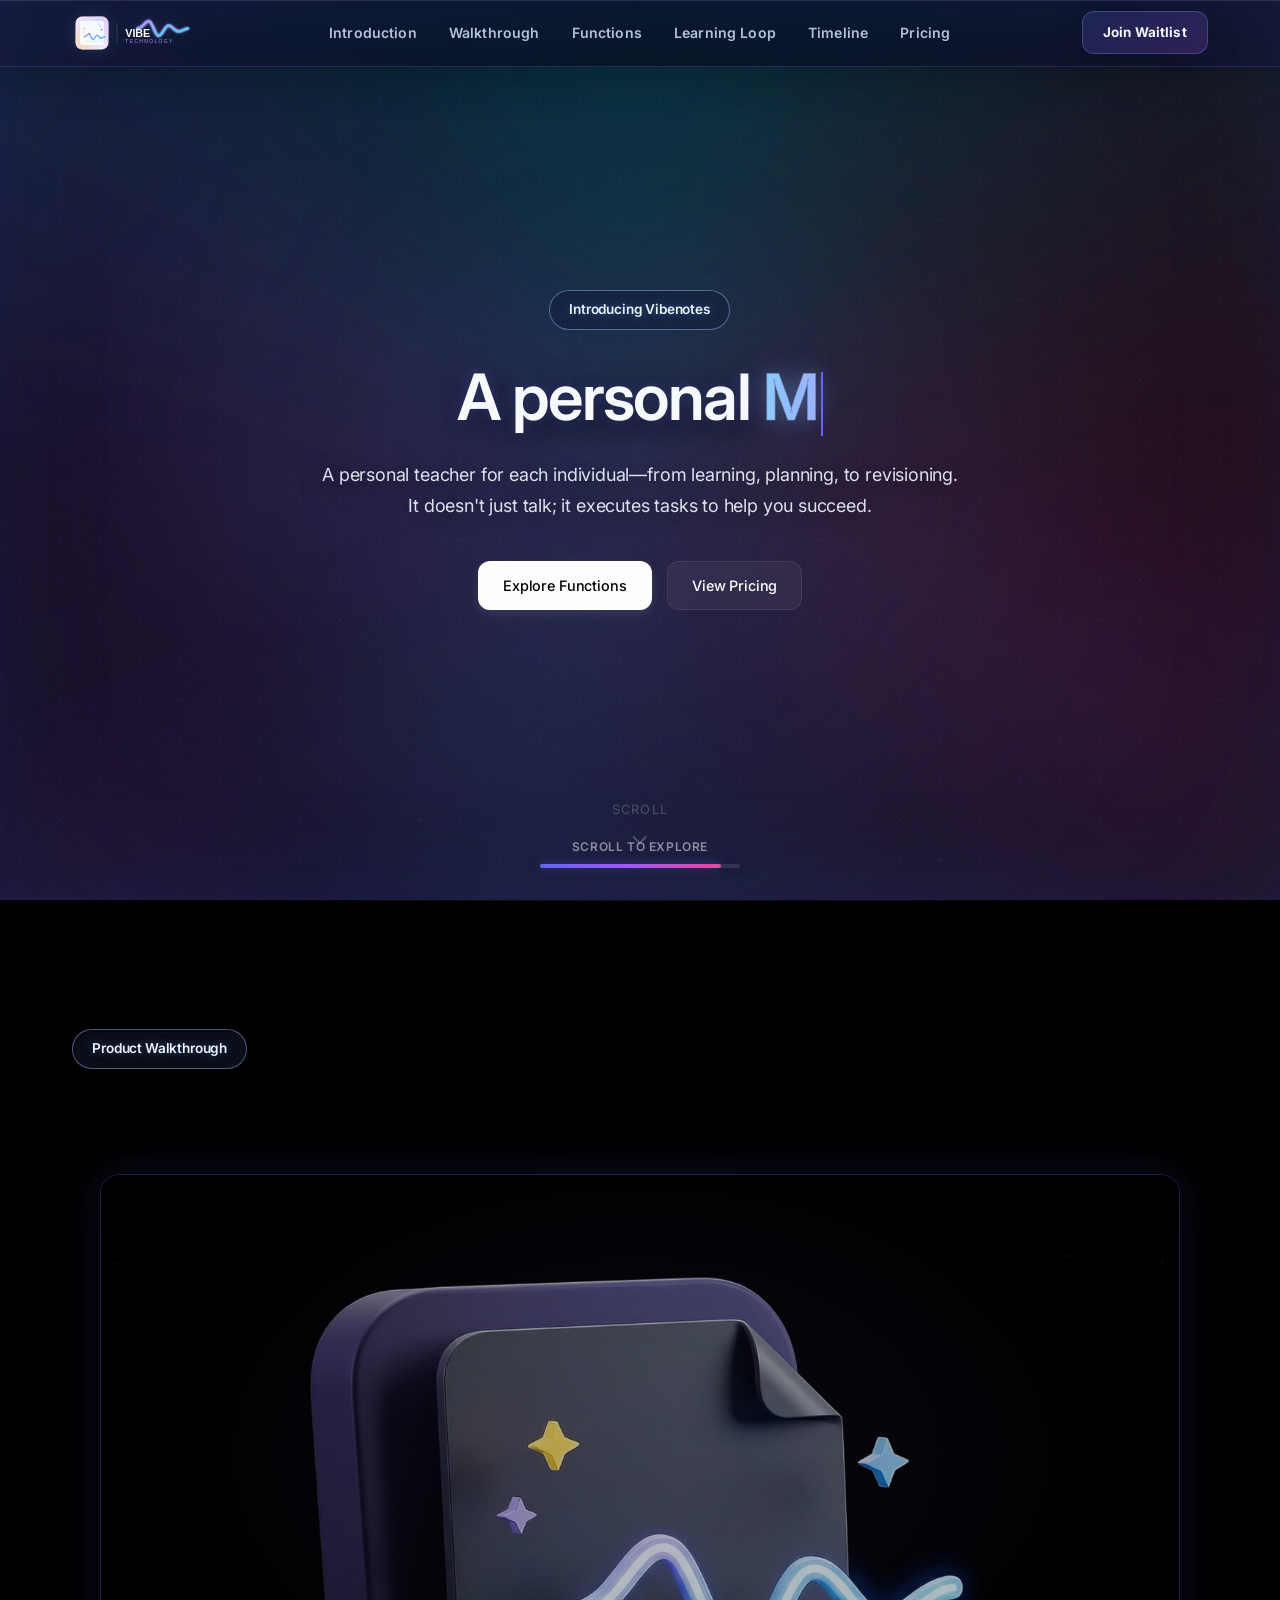
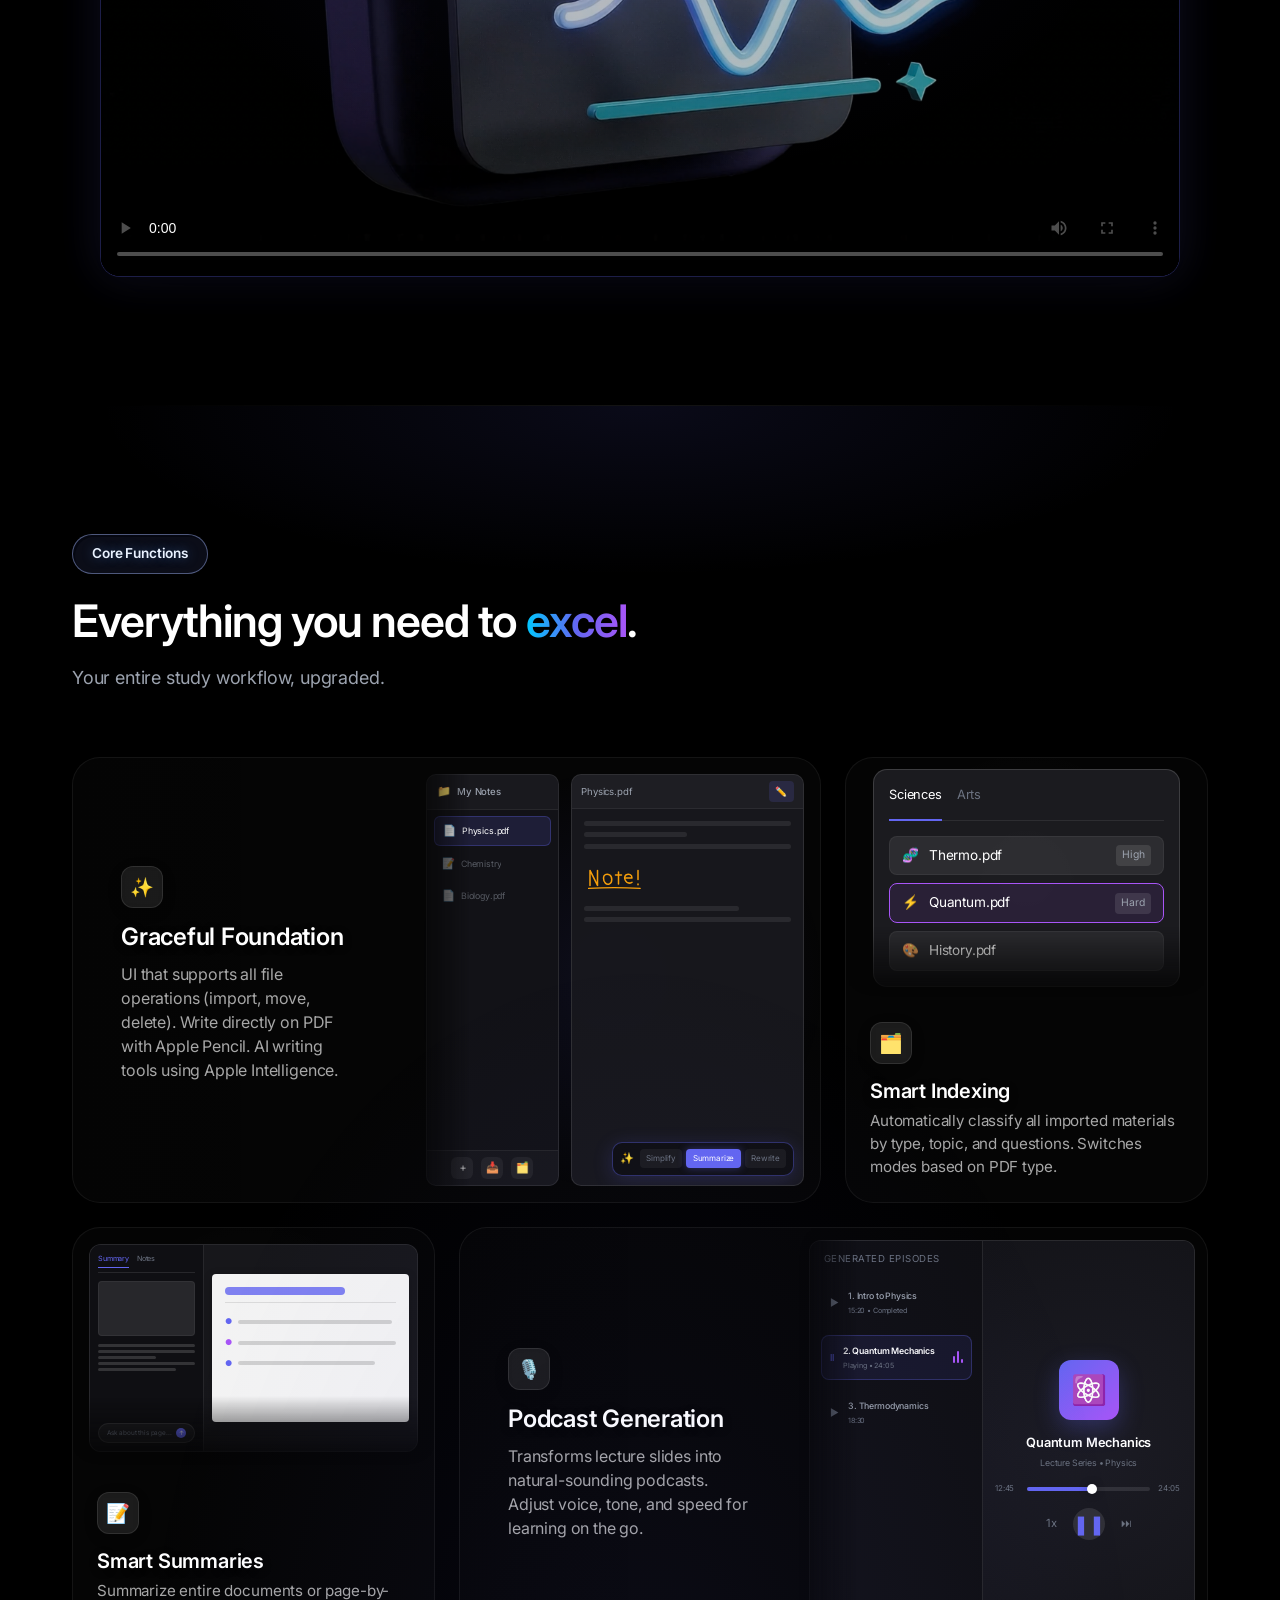
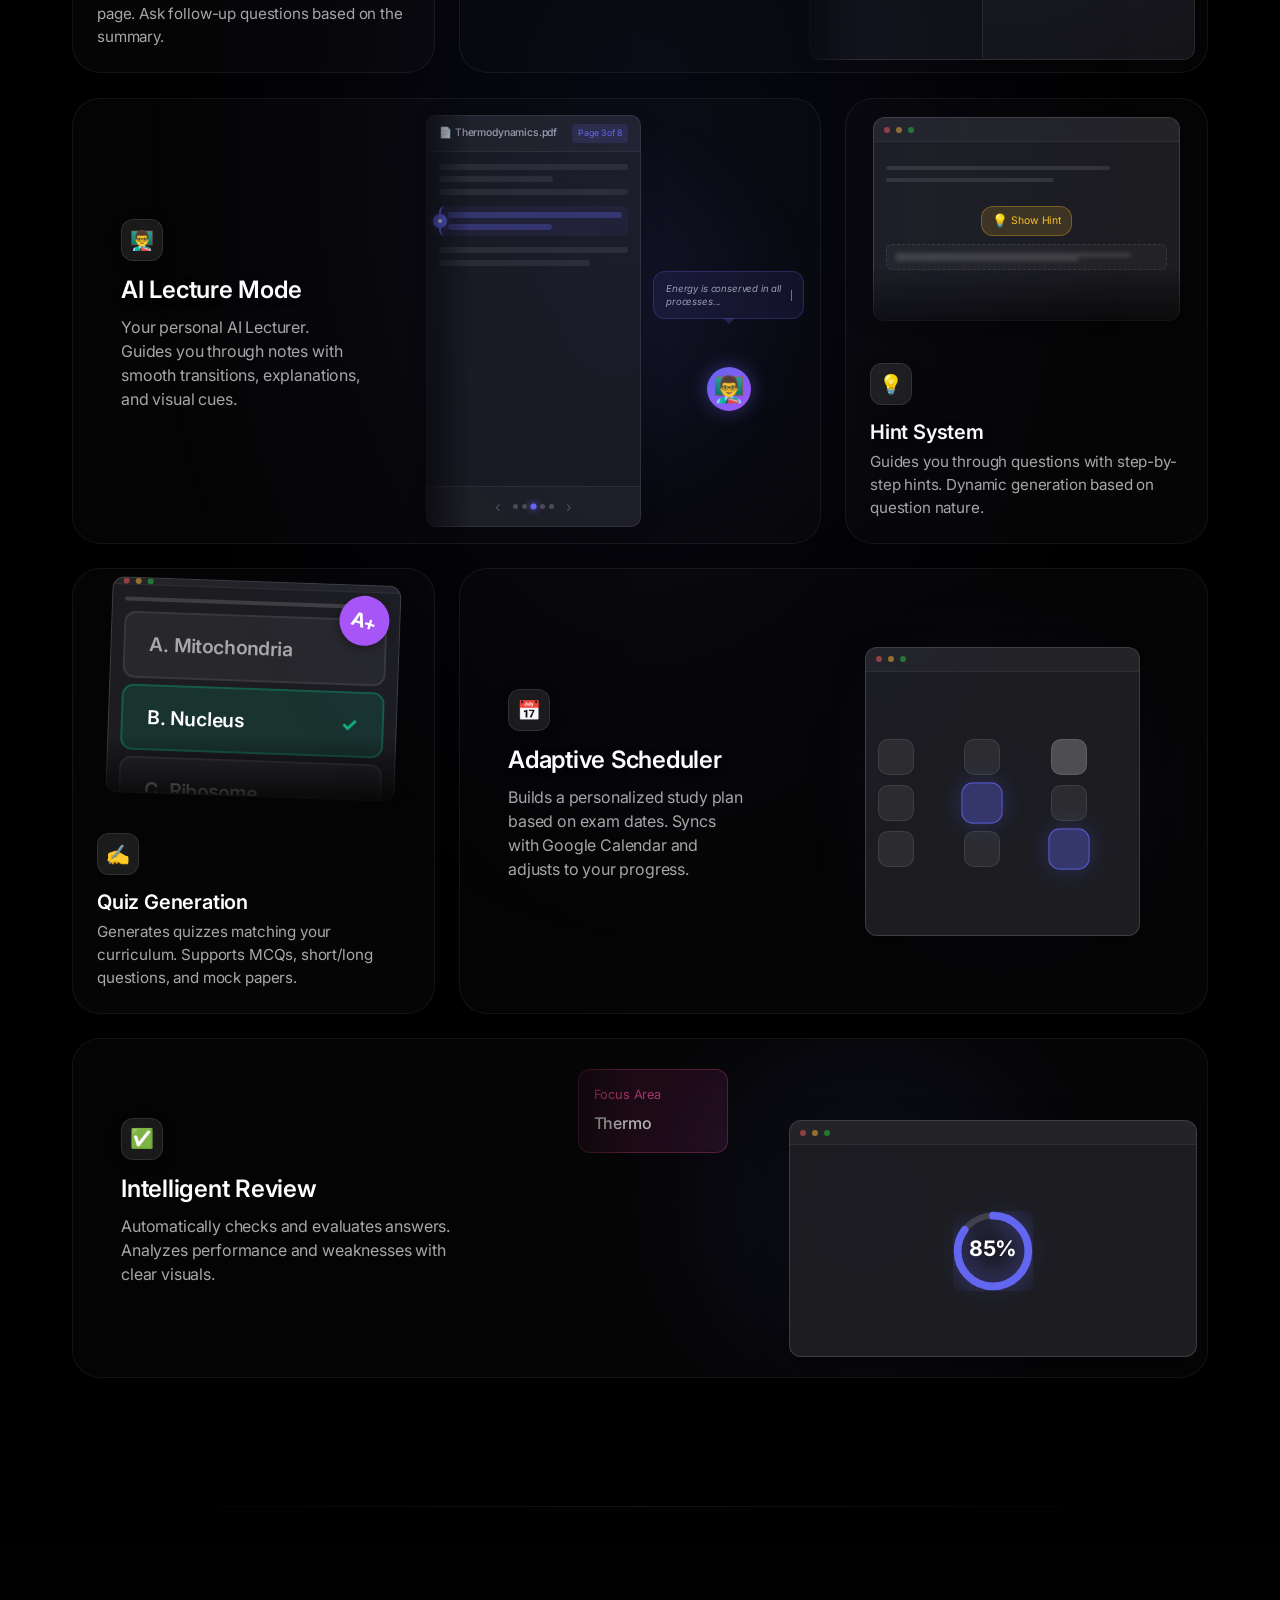
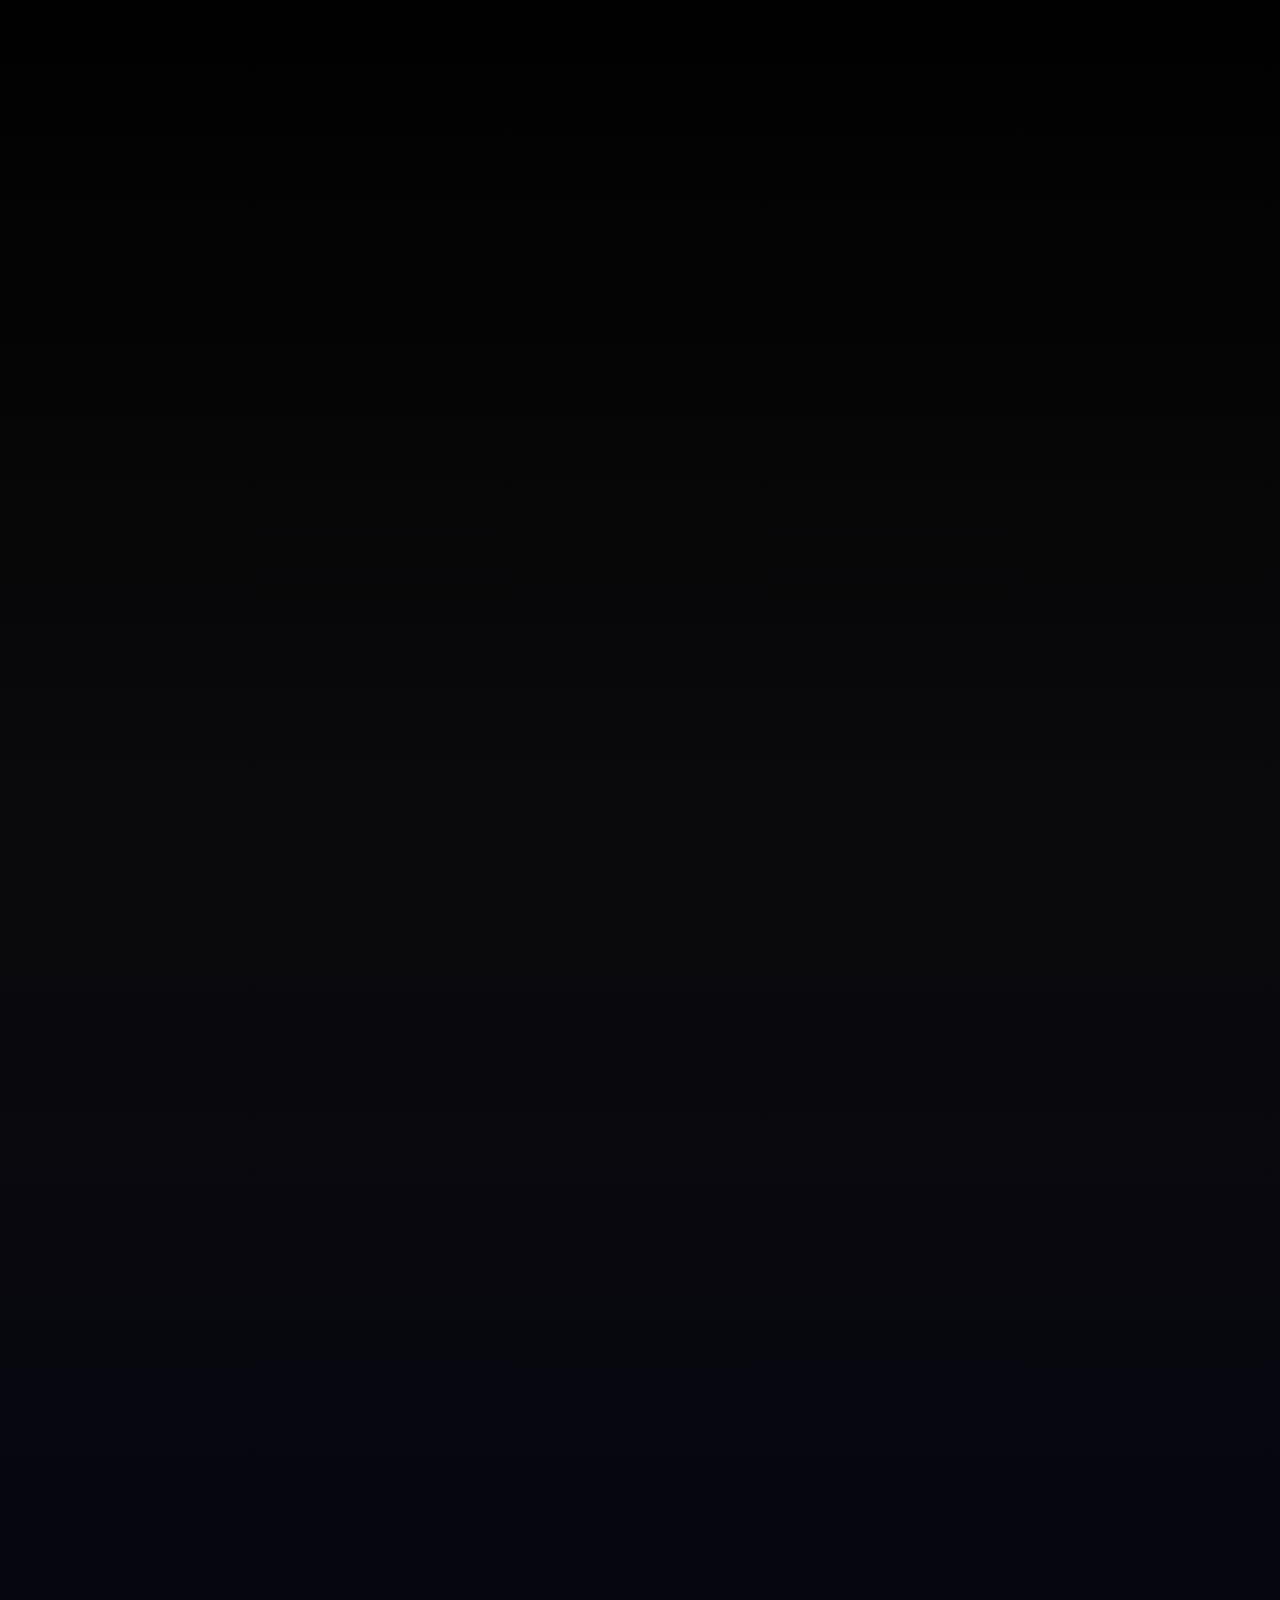
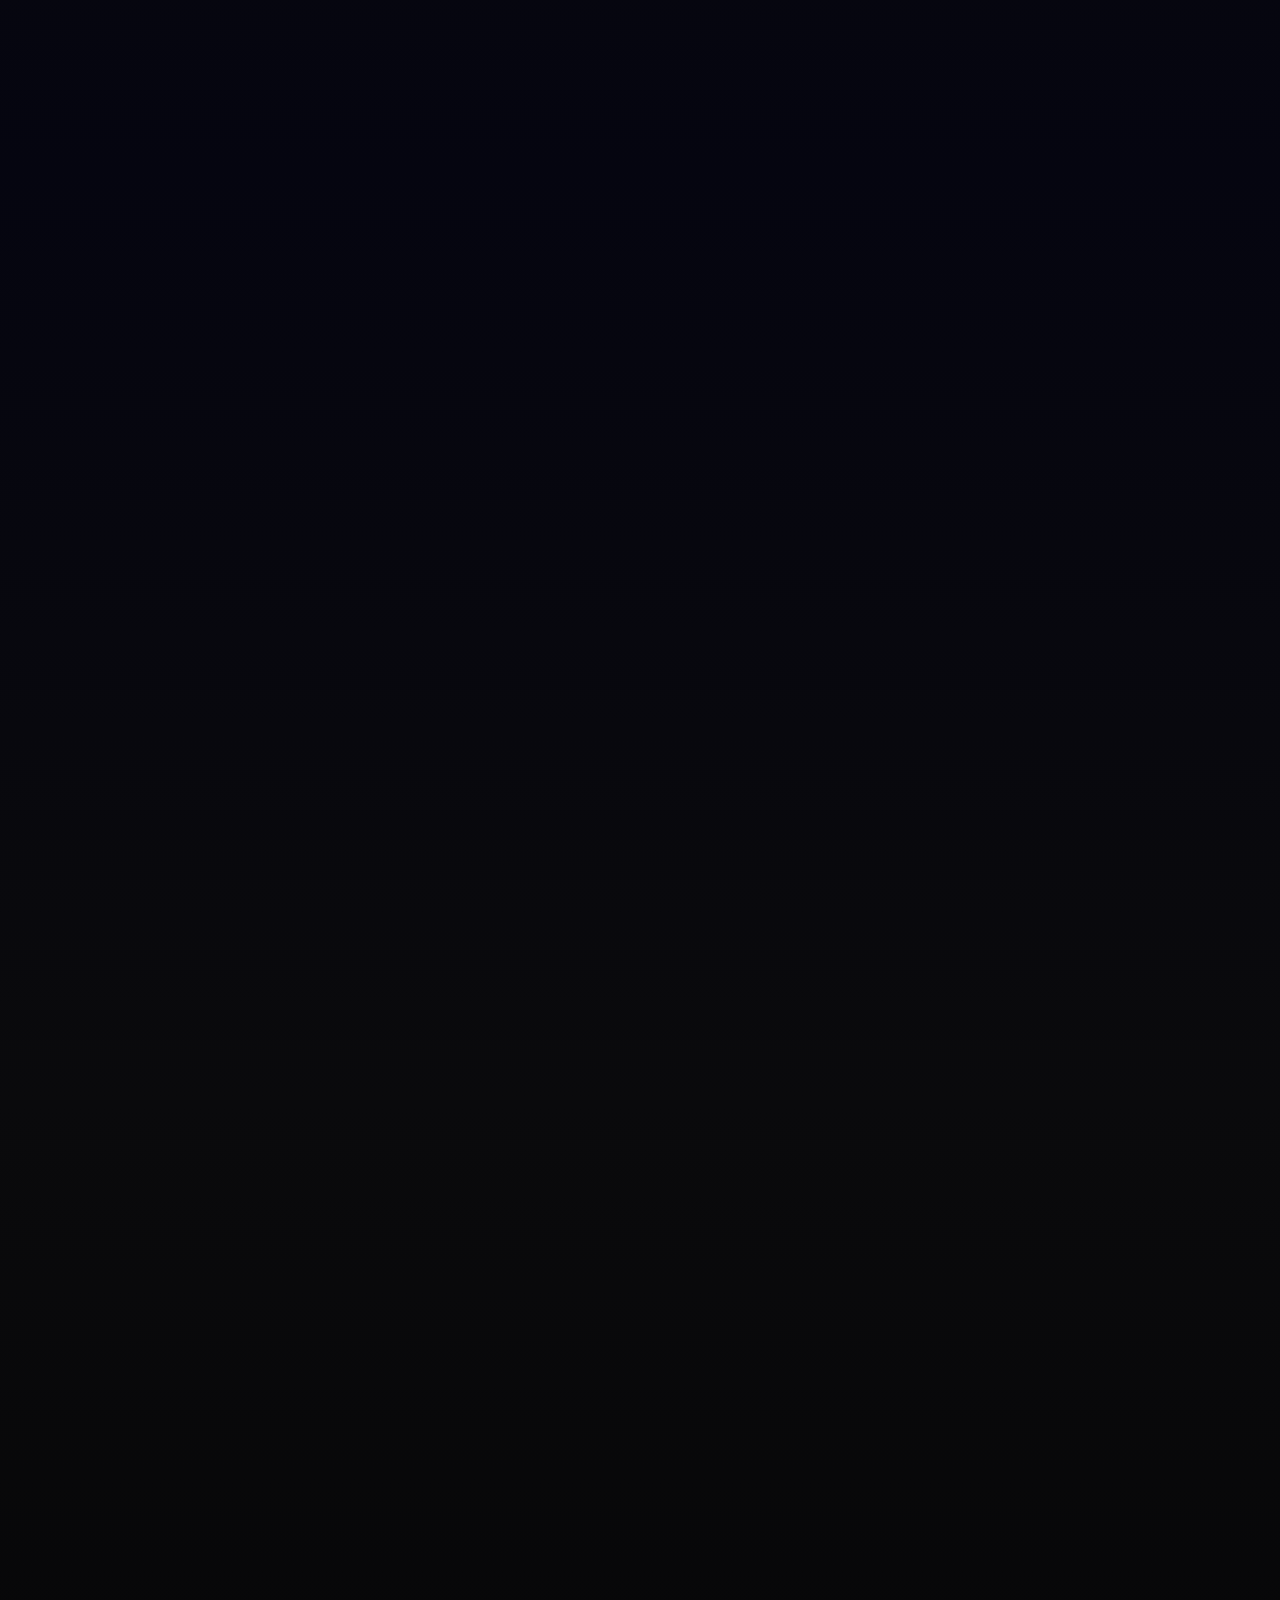
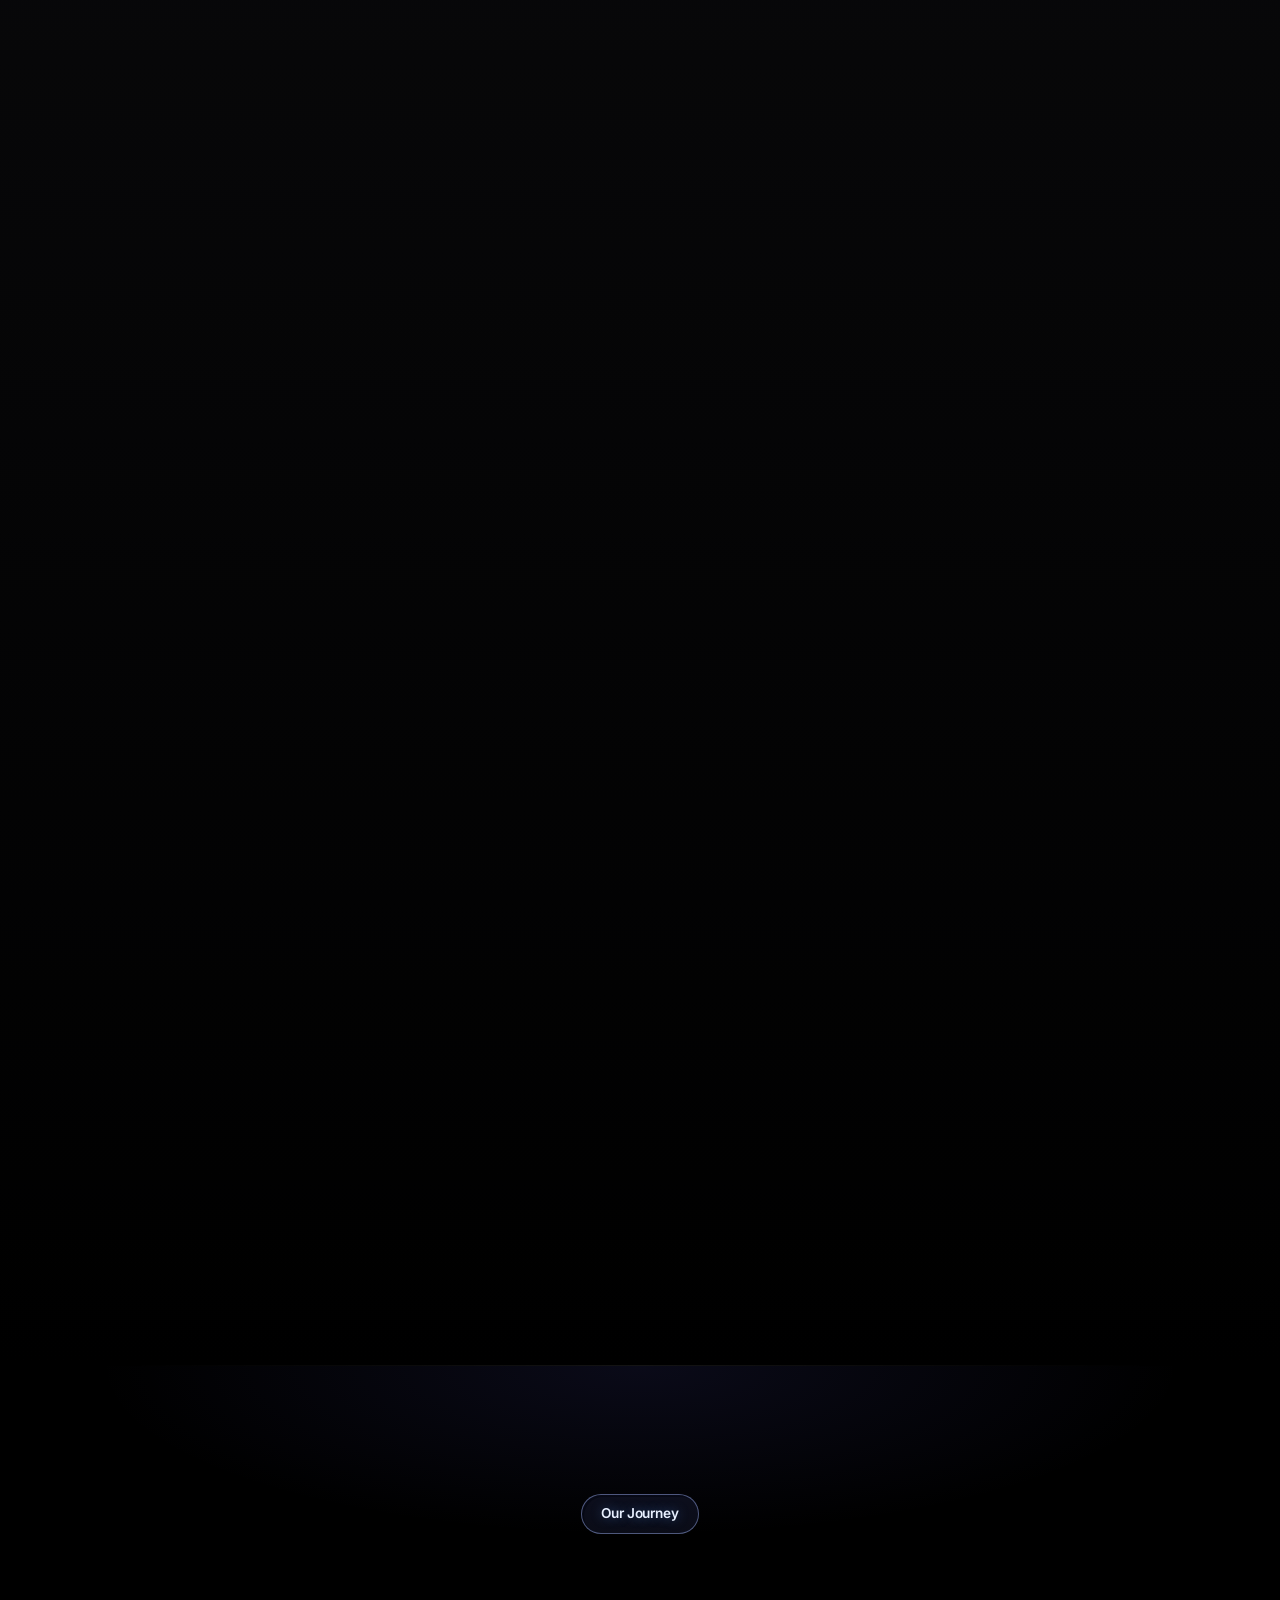
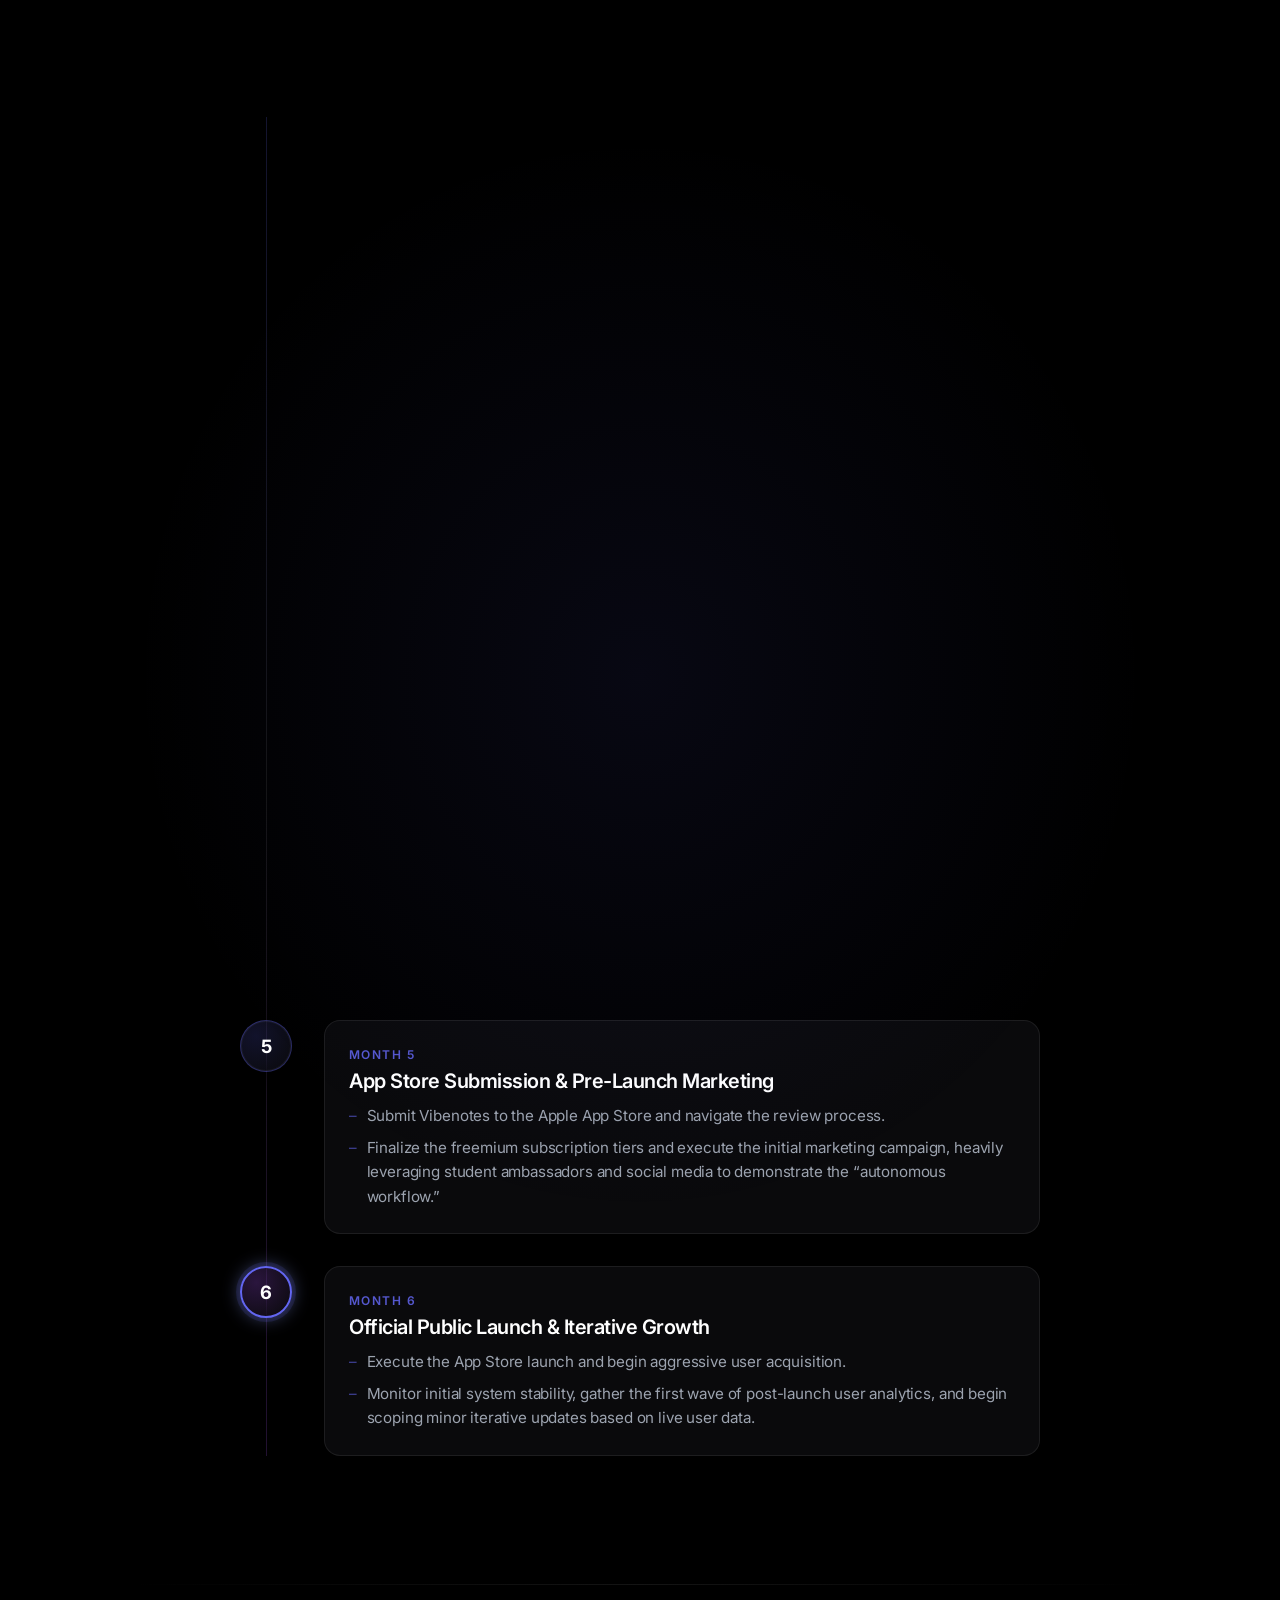
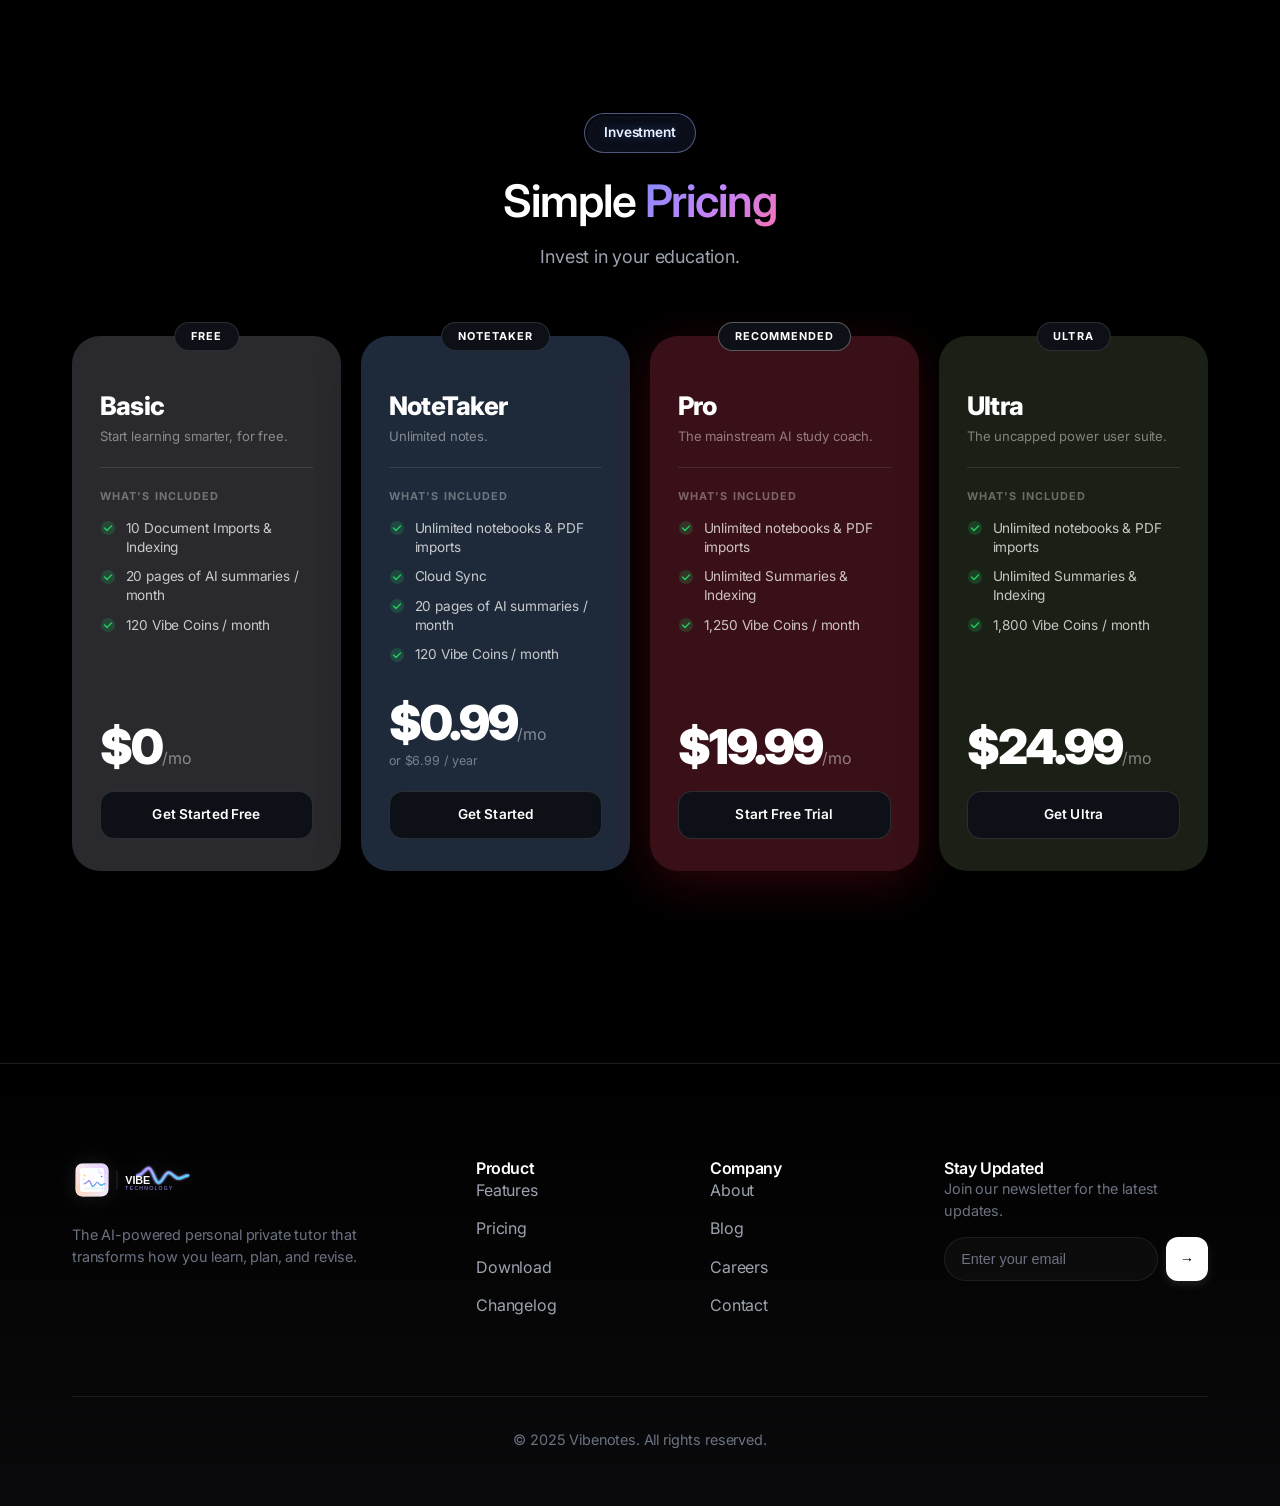
==== commit e1764f9b: "updated the price list" ====
--- a/index.html
+++ b/index.html
@@ -932,7 +932,7 @@
     <div class="section-divider"></div>
 
     <!-- Pricing Section -->
-    <section id="pricing" class="section-elevated section-glow section-morph color-shift">
+    <section id="pricing" class="pricing-section-new">
         <div class="container">
             <div style="text-align: center; margin-bottom: 4rem;">
                 <div class="hero-badge shimmer glow-border" style="margin: 0 auto 1rem;">Investment</div>
@@ -940,64 +940,87 @@
                 <p class="reveal-blur" style="transition-delay: 0.1s;">Invest in your education.</p>
             </div>
 
-            <div class="pricing-grid pricing-grid-4">
-                <!-- Tier 1: Basic Free -->
-                <div class="pricing-card spotlight-card fade-in-up">
-                    <div class="pricing-tier-label">Tier 1</div>
-                    <h3>Vibenotes Basic</h3>
-                    <div class="price">$0<span>/mo</span></div>
-                    <p class="pricing-tagline">Start learning smarter, for free.</p>
-                    <ul class="pricing-features">
-                        <li>10 Document Imports &amp; Indexing</li>
-                        <li>20 pages of AI summaries / month</li>
-                        <li>120 Vibe Coins / month</li>
-                    </ul>
-                    <a href="#" class="btn btn-secondary" style="width: 100%;">Get Started Free</a>
-                </div>
-
-                <!-- Tier 2: NoteTaker -->
-                <div class="pricing-card spotlight-card fade-in-up" style="transition-delay: 0.1s;">
-                    <div class="pricing-tier-label">Tier 2</div>
-                    <h3>Vibenotes NoteTaker</h3>
-                    <div class="price">$0.99<span>/mo</span></div>
-                    <div class="pricing-alt-price">or $6.99 / year</div>
-                    <p class="pricing-tagline">The GoodNotes &amp; Notability disruptor.</p>
-                    <ul class="pricing-features">
-                        <li>Unlimited notebooks &amp; PDF imports</li>
-                        <li>Cloud Sync</li>
-                        <li>20 pages of AI summaries / month</li>
-                        <li>120 Vibe Coins / month</li>
-                    </ul>
-                    <a href="#" class="btn btn-secondary" style="width: 100%;">Get Started</a>
-                </div>
-
-                <!-- Tier 3: Pro -->
-                <div class="pricing-card featured spotlight-card fade-in-up" style="transition-delay: 0.2s;">
-                    <div style="position: absolute; top: 1rem; right: 1rem; font-size: 0.8rem; color: var(--accent-primary); border: 1px solid var(--accent-primary); padding: 0.2rem 0.5rem; border-radius: 20px;">Popular</div>
-                    <div class="pricing-tier-label">Tier 3</div>
-                    <h3>Vibenotes Pro</h3>
-                    <div class="price">$19.99<span>/mo</span></div>
-                    <p class="pricing-tagline">The mainstream AI study coach.</p>
-                    <ul class="pricing-features">
-                        <li>Unlimited notebooks &amp; PDF imports</li>
-                        <li>Unlimited Summaries &amp; Indexing</li>
-                        <li>1,250 Vibe Coins / month</li>
-                    </ul>
-                    <a href="#" class="btn btn-primary" style="width: 100%;">Start Free Trial</a>
-                </div>
-
-                <!-- Tier 4: Ultra -->
-                <div class="pricing-card spotlight-card fade-in-up" style="transition-delay: 0.3s;">
-                    <div class="pricing-tier-label">Tier 4</div>
-                    <h3>Vibenotes Ultra</h3>
-                    <div class="price">$24.99<span>/mo</span></div>
-                    <p class="pricing-tagline">The uncapped power user suite.</p>
-                    <ul class="pricing-features">
-                        <li>Unlimited notebooks &amp; PDF imports</li>
-                        <li>Unlimited Summaries &amp; Indexing</li>
-                        <li>1,800 Vibe Coins / month</li>
-                    </ul>
-                    <a href="#" class="btn btn-secondary" style="width: 100%;">Get Ultra</a>
+            <div class="pricing-cards-new">
+                <!-- Basic -->
+                <div class="pcard pcard-basic fade-in-up">
+                    <div class="pcard-pill">Free</div>
+                    <div class="pcard-body">
+                        <h3 class="pcard-name">Basic</h3>
+                        <p class="pcard-sub">Start learning smarter, for free.</p>
+                        <div class="pcard-divider"></div>
+                        <p class="pcard-features-label">What's included</p>
+                        <ul class="pcard-features">
+                            <li>10 Document Imports &amp; Indexing</li>
+                            <li>20 pages of AI summaries / month</li>
+                            <li>120 Vibe Coins / month</li>
+                        </ul>
+                        <div class="pcard-price-wrap">
+                            <div class="pcard-price">$0<span>/mo</span></div>
+                        </div>
+                        <a href="#" class="pcard-btn">Get Started Free</a>
+                    </div>
+                </div>
+
+                <!-- NoteTaker -->
+                <div class="pcard pcard-notetaker fade-in-up" style="transition-delay: 0.1s;">
+                    <div class="pcard-pill">NoteTaker</div>
+                    <div class="pcard-body">
+                        <h3 class="pcard-name">NoteTaker</h3>
+                        <p class="pcard-sub">Unlimited notes.</p>
+                        <div class="pcard-divider"></div>
+                        <p class="pcard-features-label">What's included</p>
+                        <ul class="pcard-features">
+                            <li>Unlimited notebooks &amp; PDF imports</li>
+                            <li>Cloud Sync</li>
+                            <li>20 pages of AI summaries / month</li>
+                            <li>120 Vibe Coins / month</li>
+                        </ul>
+                        <div class="pcard-price-wrap">
+                            <div class="pcard-price">$0.99<span>/mo</span></div>
+                            <div class="pcard-alt-price">or $6.99 / year</div>
+                        </div>
+                        <a href="#" class="pcard-btn">Get Started</a>
+                    </div>
+                </div>
+
+                <!-- Pro -->
+                <div class="pcard pcard-pro fade-in-up" style="transition-delay: 0.2s;">
+                    <div class="pcard-pill pcard-pill-recommended">Recommended</div>
+                    <div class="pcard-body">
+                        <h3 class="pcard-name">Pro</h3>
+                        <p class="pcard-sub">The mainstream AI study coach.</p>
+                        <div class="pcard-divider"></div>
+                        <p class="pcard-features-label">What's included</p>
+                        <ul class="pcard-features">
+                            <li>Unlimited notebooks &amp; PDF imports</li>
+                            <li>Unlimited Summaries &amp; Indexing</li>
+                            <li>1,250 Vibe Coins / month</li>
+                        </ul>
+                        <div class="pcard-price-wrap">
+                            <div class="pcard-price">$19.99<span>/mo</span></div>
+                        </div>
+                        <a href="#" class="pcard-btn">Start Free Trial</a>
+                    </div>
+                </div>
+
+                <!-- Ultra -->
+                <div class="pcard pcard-ultra fade-in-up" style="transition-delay: 0.3s;">
+                    <div class="pcard-pill">Ultra</div>
+                    <div class="pcard-body">
+                        <h3 class="pcard-name">Ultra</h3>
+                        <p class="pcard-sub">The uncapped power user suite.</p>
+                        <div class="pcard-divider"></div>
+                        <p class="pcard-features-label">What's included</p>
+                        <ul class="pcard-features">
+                            <li>Unlimited notebooks &amp; PDF imports</li>
+                            <li>Unlimited Summaries &amp; Indexing</li>
+                            <li>1,800 Vibe Coins / month</li>
+                        </ul>
+                        <div class="pcard-price-wrap">
+                            <div class="pcard-price">$24.99<span>/mo</span></div>
+                        </div>
+                        <a href="#" class="pcard-btn">Get Ultra</a>
+                    </div>
                 </div>
             </div>
         </div>
--- a/style.css
+++ b/style.css
@@ -2625,9 +2625,9 @@
 
 .pricing-card.featured {
     border-color: var(--tier-color);
-    background: linear-gradient(180deg, rgba(168, 85, 247, 0.08) 0%, var(--bg-surface) 60%);
+    background: var(--bg-surface);
     box-shadow: 0 0 50px var(--tier-glow), 0 0 0 1px var(--tier-color);
-    transform: translateY(-4px);
+    transform: none;
 }
 
 .pricing-card h3 {
@@ -11773,3 +11773,200 @@
     }
 }
 
+/* ═══════════════════════════════════════════════════════════════════════════
+   NEW PRICING CARDS
+   ═══════════════════════════════════════════════════════════════════════════ */
+
+.pricing-section-new {
+    padding: 8rem 0;
+    background: var(--bg-body);
+}
+
+.pricing-cards-new {
+    display: grid;
+    grid-template-columns: repeat(4, 1fr);
+    gap: 1.25rem;
+    align-items: stretch;
+}
+
+/* Card base */
+.pcard {
+    border-radius: 28px;
+    overflow: visible;
+    display: flex;
+    flex-direction: column;
+    position: relative;
+    padding-top: 1.5rem;
+    transition: transform 0.4s cubic-bezier(0.34, 1.56, 0.64, 1), box-shadow 0.4s ease;
+}
+
+.pcard:hover {
+    transform: translateY(-6px);
+}
+
+/* Solid card fill colors */
+.pcard-basic  { background: #2A2A2E; box-shadow: 0 8px 40px rgba(0,0,0,0.4); }
+.pcard-notetaker { background: #1E2A3A; box-shadow: 0 8px 40px rgba(0,0,0,0.4); }
+.pcard-pro    { background: #3A1018; box-shadow: 0 12px 50px rgba(180,20,40,0.25); }
+.pcard-ultra  { background: #1A2015; box-shadow: 0 8px 40px rgba(0,0,0,0.4); }
+
+.pcard:hover.pcard-basic     { box-shadow: 0 20px 60px rgba(0,0,0,0.5); }
+.pcard:hover.pcard-notetaker { box-shadow: 0 20px 60px rgba(30,60,120,0.35); }
+.pcard:hover.pcard-pro       { box-shadow: 0 20px 60px rgba(200,30,50,0.35); }
+.pcard:hover.pcard-ultra     { box-shadow: 0 20px 60px rgba(40,80,20,0.35); }
+
+/* Floating pill label above card */
+.pcard-pill {
+    position: absolute;
+    top: -0.85rem;
+    left: 50%;
+    transform: translateX(-50%);
+    background: #0D1117;
+    color: #ffffff;
+    font-size: 0.68rem;
+    font-weight: 700;
+    letter-spacing: 0.1em;
+    text-transform: uppercase;
+    padding: 0.3rem 1rem;
+    border-radius: 20px;
+    white-space: nowrap;
+    border: 1px solid rgba(255,255,255,0.12);
+    z-index: 2;
+}
+
+.pcard-pill-recommended {
+    background: #0D1117;
+    border-color: rgba(255,255,255,0.3);
+    color: #fff;
+}
+
+/* Card body */
+.pcard-body {
+    padding: 2rem 1.75rem 2rem;
+    display: flex;
+    flex-direction: column;
+    flex: 1;
+}
+
+.pcard-name {
+    font-size: 1.6rem;
+    font-weight: 800;
+    color: #ffffff;
+    letter-spacing: -0.03em;
+    margin: 0 0 0.4rem;
+    line-height: 1.1;
+}
+
+.pcard-sub {
+    font-size: 0.82rem;
+    color: rgba(255,255,255,0.45);
+    margin: 0 0 1.4rem;
+    line-height: 1.4;
+}
+
+.pcard-divider {
+    height: 1px;
+    background: rgba(255,255,255,0.1);
+    margin-bottom: 1.2rem;
+}
+
+.pcard-features-label {
+    font-size: 0.68rem;
+    font-weight: 700;
+    letter-spacing: 0.1em;
+    text-transform: uppercase;
+    color: rgba(255,255,255,0.35);
+    margin-bottom: 0.8rem;
+}
+
+.pcard-features {
+    list-style: none;
+    padding: 0;
+    margin: 0 0 1.5rem;
+    flex: 1;
+}
+
+.pcard-features li {
+    display: flex;
+    align-items: flex-start;
+    gap: 0.6rem;
+    font-size: 0.85rem;
+    color: rgba(255,255,255,0.75);
+    margin-bottom: 0.65rem;
+    line-height: 1.4;
+}
+
+.pcard-features li::before {
+    content: '';
+    display: inline-block;
+    width: 1rem;
+    height: 1rem;
+    min-width: 1rem;
+    margin-top: 0.1rem;
+    background-image: url("data:image/svg+xml,%3Csvg xmlns='http://www.w3.org/2000/svg' viewBox='0 0 16 16'%3E%3Ccircle cx='8' cy='8' r='7' fill='%2322c55e' opacity='0.2'/%3E%3Cpath d='M4.5 8l2.5 2.5 4.5-4.5' stroke='%2322c55e' stroke-width='1.5' fill='none' stroke-linecap='round' stroke-linejoin='round'/%3E%3C/svg%3E");
+    background-size: contain;
+    background-repeat: no-repeat;
+}
+
+/* Price block */
+.pcard-price-wrap {
+    margin-bottom: 1.25rem;
+}
+
+.pcard-price {
+    font-size: 3rem;
+    font-weight: 900;
+    color: #ffffff;
+    letter-spacing: -0.04em;
+    line-height: 1;
+}
+
+.pcard-price span {
+    font-size: 1rem;
+    font-weight: 400;
+    color: rgba(255,255,255,0.45);
+    letter-spacing: 0;
+}
+
+.pcard-alt-price {
+    font-size: 0.78rem;
+    color: rgba(255,255,255,0.4);
+    margin-top: 0.3rem;
+}
+
+/* CTA button */
+.pcard-btn {
+    display: block;
+    width: 100%;
+    text-align: center;
+    background: #0D1117;
+    color: #ffffff;
+    font-size: 0.85rem;
+    font-weight: 600;
+    padding: 0.75rem 1.5rem;
+    border-radius: 14px;
+    text-decoration: none;
+    border: 1px solid rgba(255,255,255,0.12);
+    transition: background 0.2s ease, border-color 0.2s ease, transform 0.2s ease;
+    letter-spacing: 0.01em;
+}
+
+.pcard-btn:hover {
+    background: #1a2030;
+    border-color: rgba(255,255,255,0.25);
+    transform: translateY(-1px);
+}
+
+/* Responsive */
+@media (max-width: 1024px) {
+    .pricing-cards-new {
+        grid-template-columns: repeat(2, 1fr);
+    }
+}
+
+@media (max-width: 600px) {
+    .pricing-cards-new {
+        grid-template-columns: 1fr;
+    }
+}
+
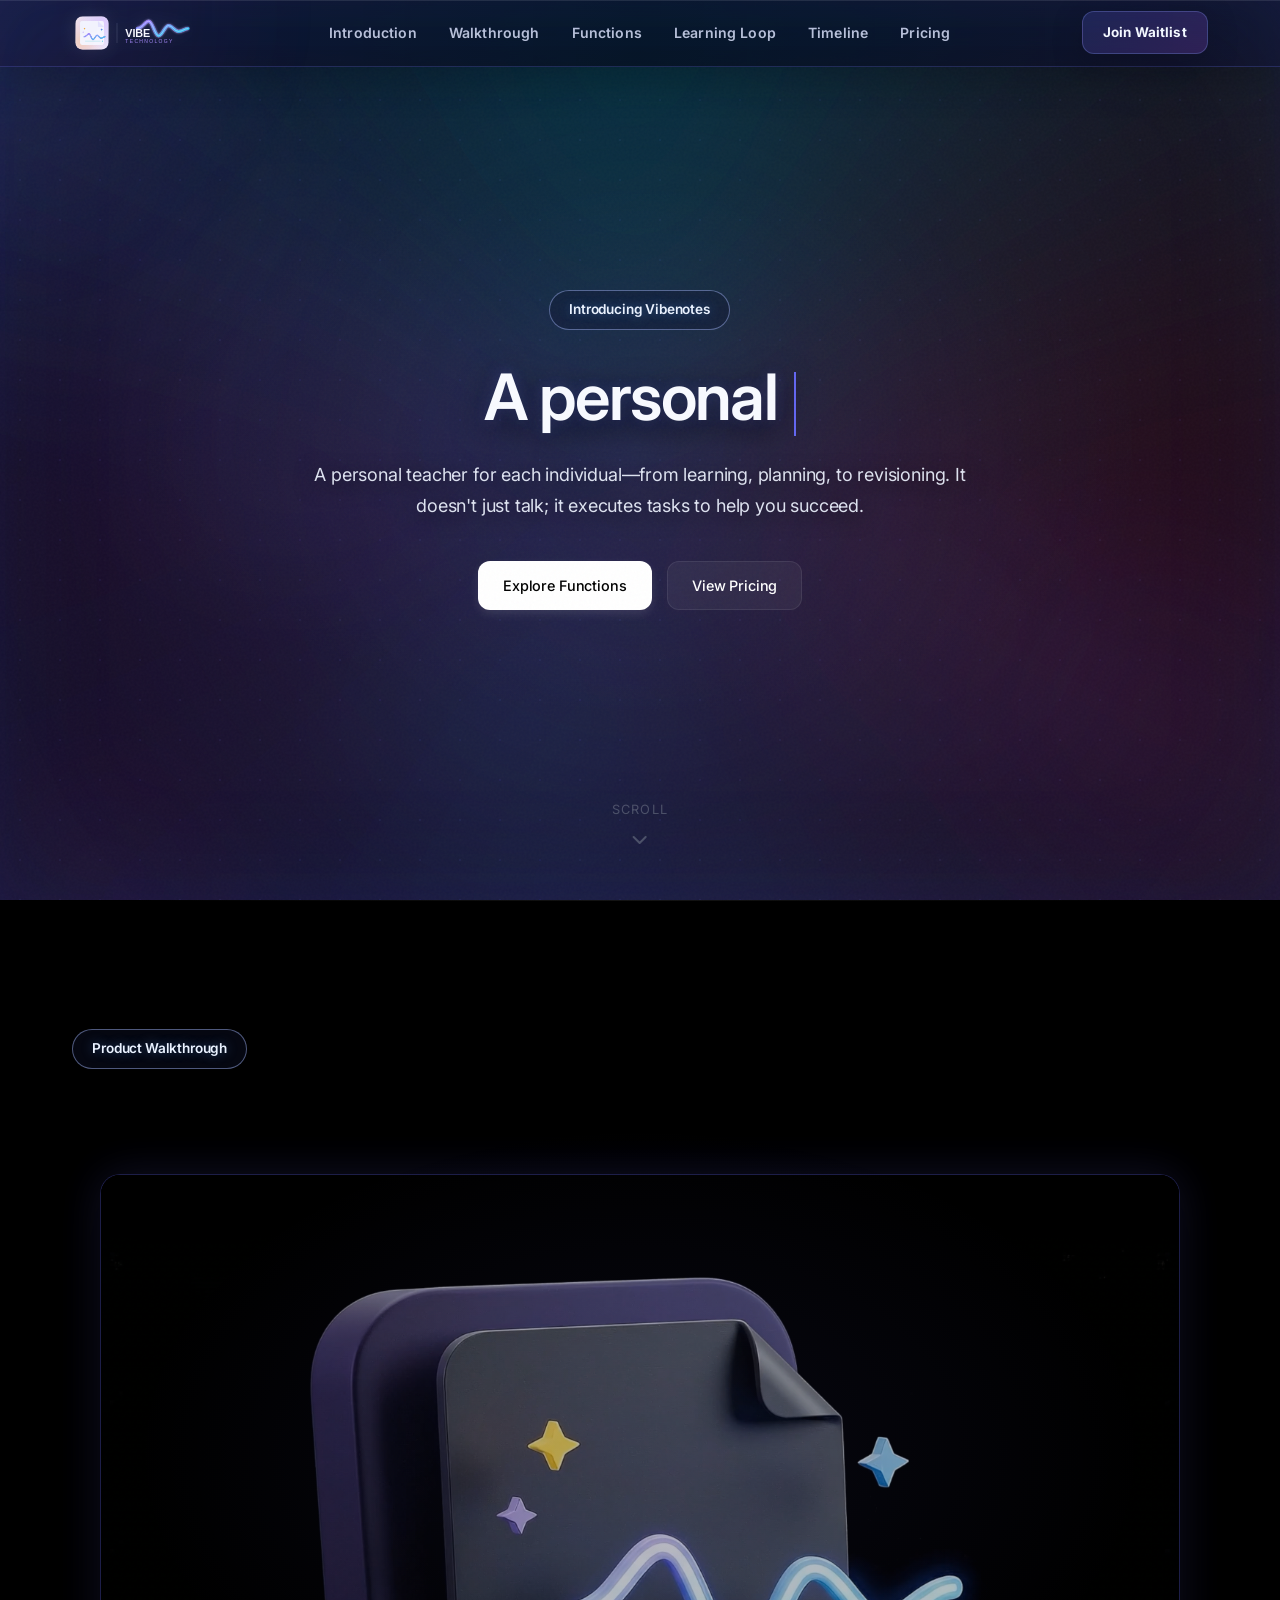
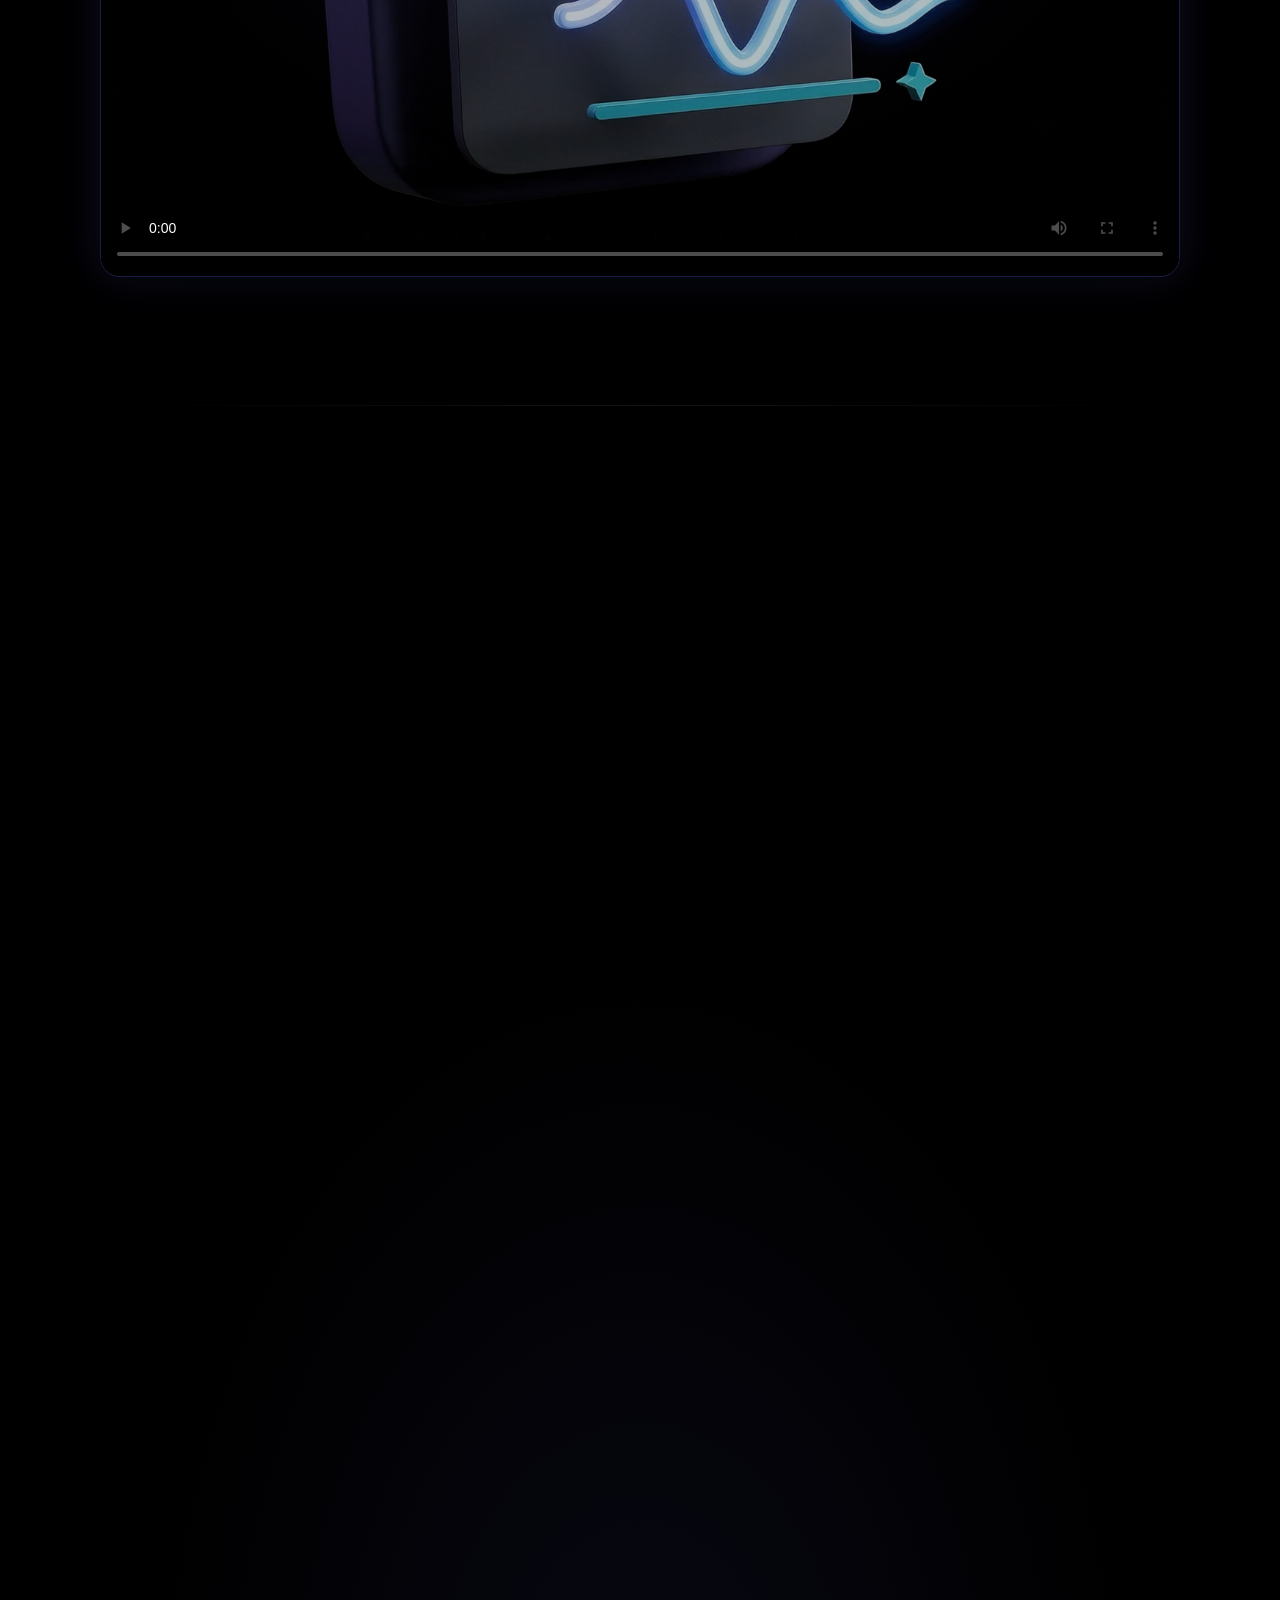
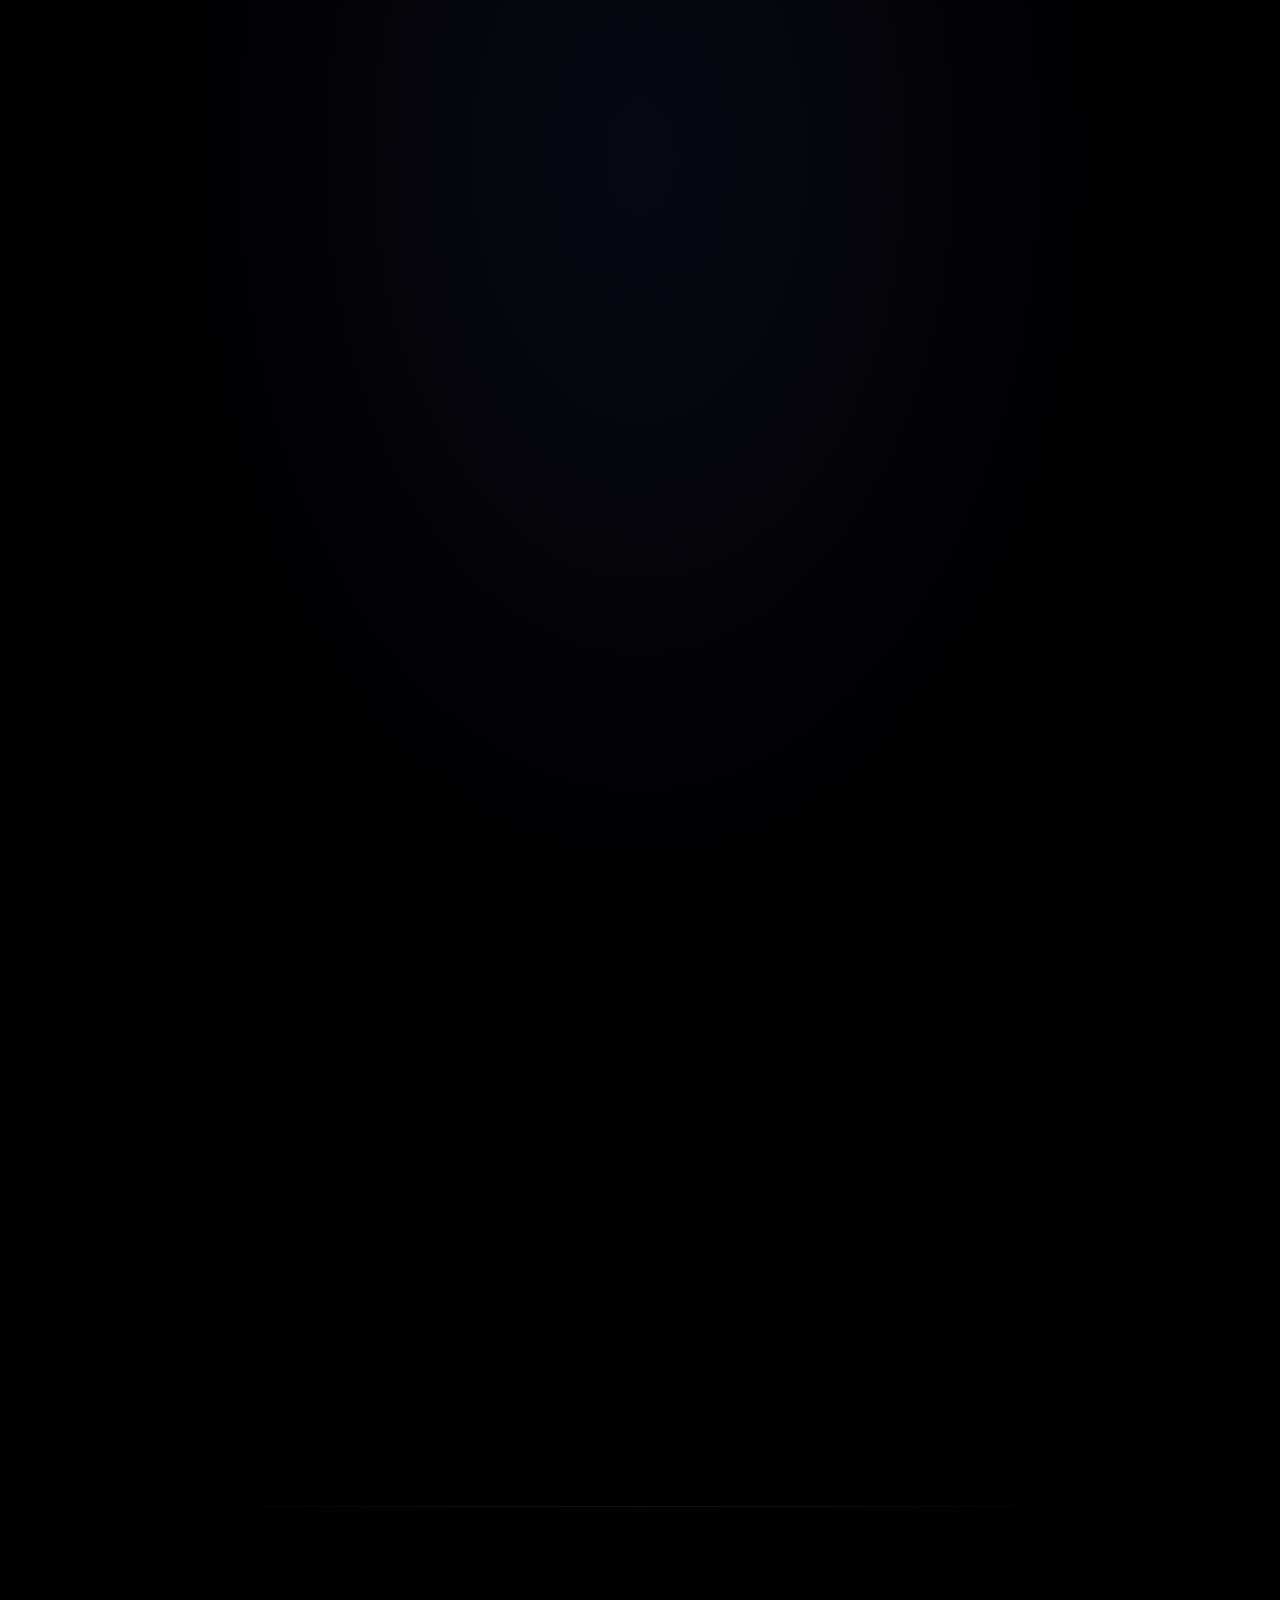
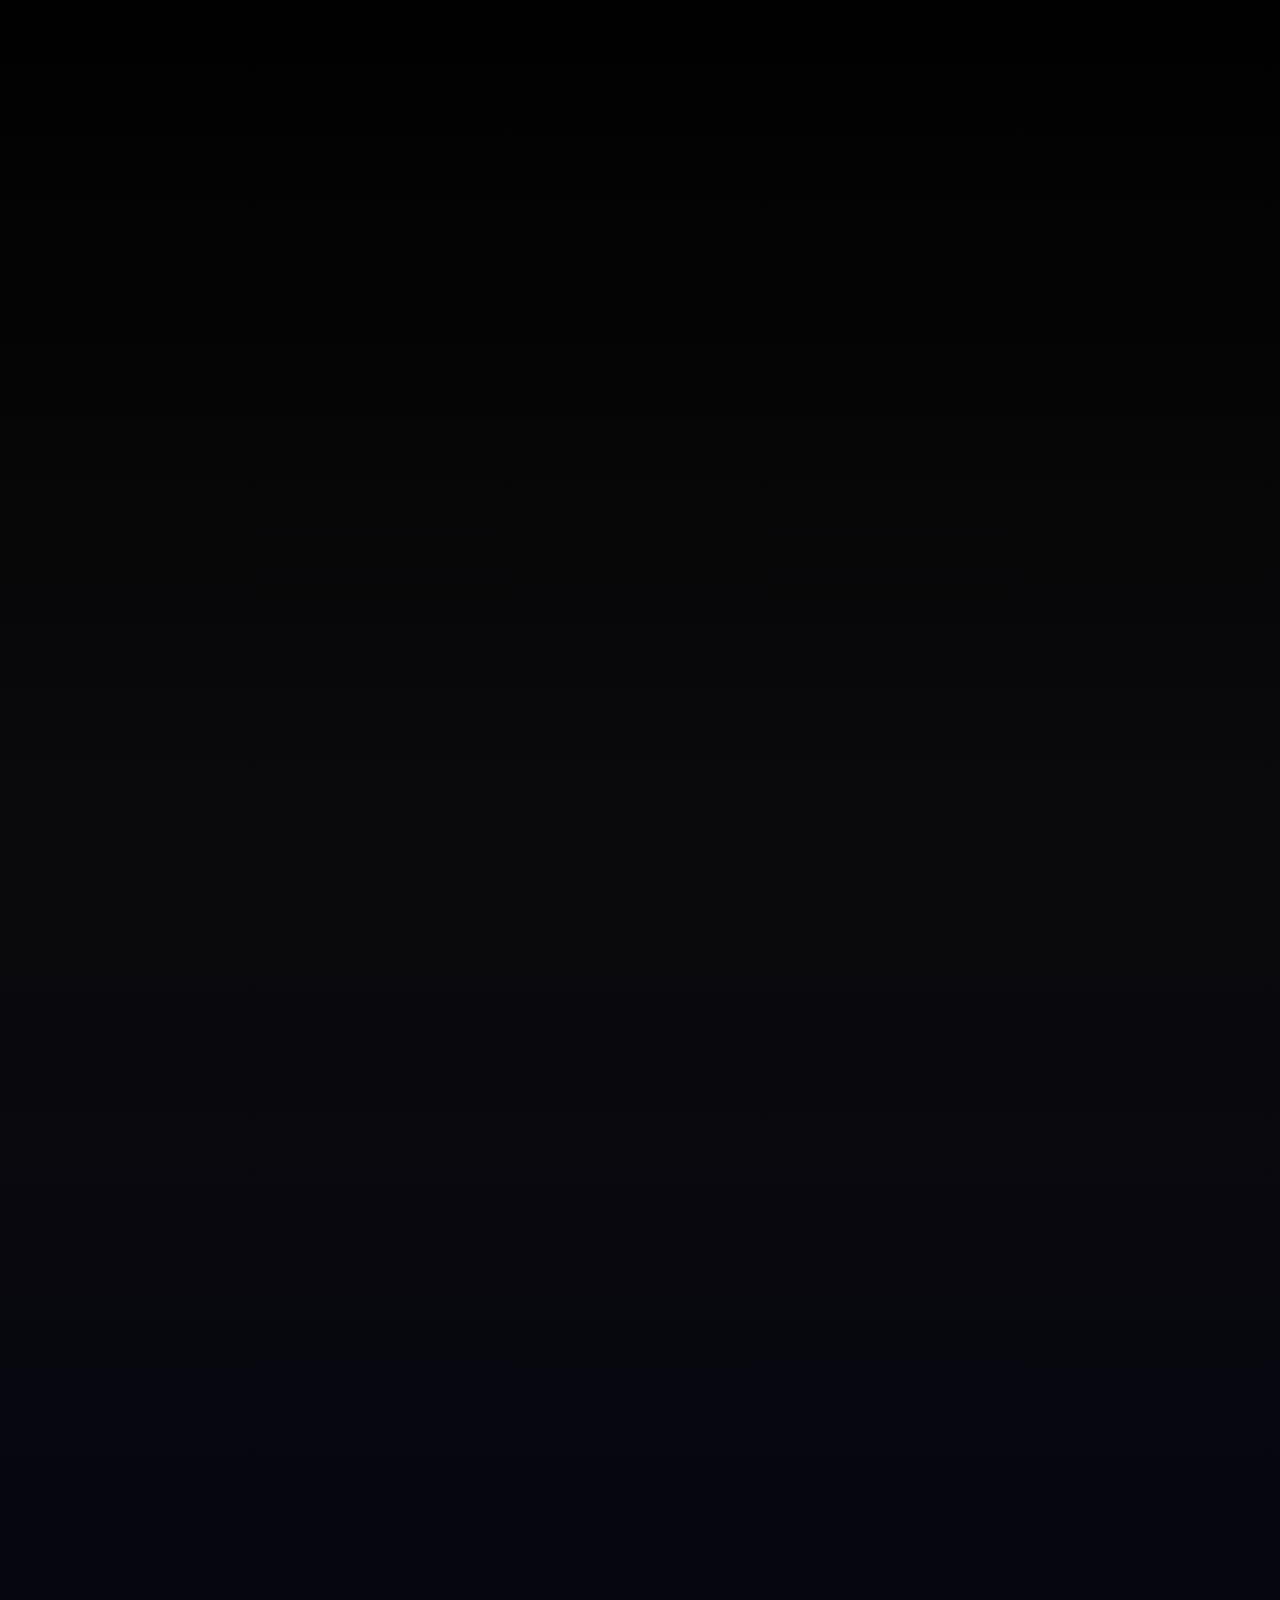
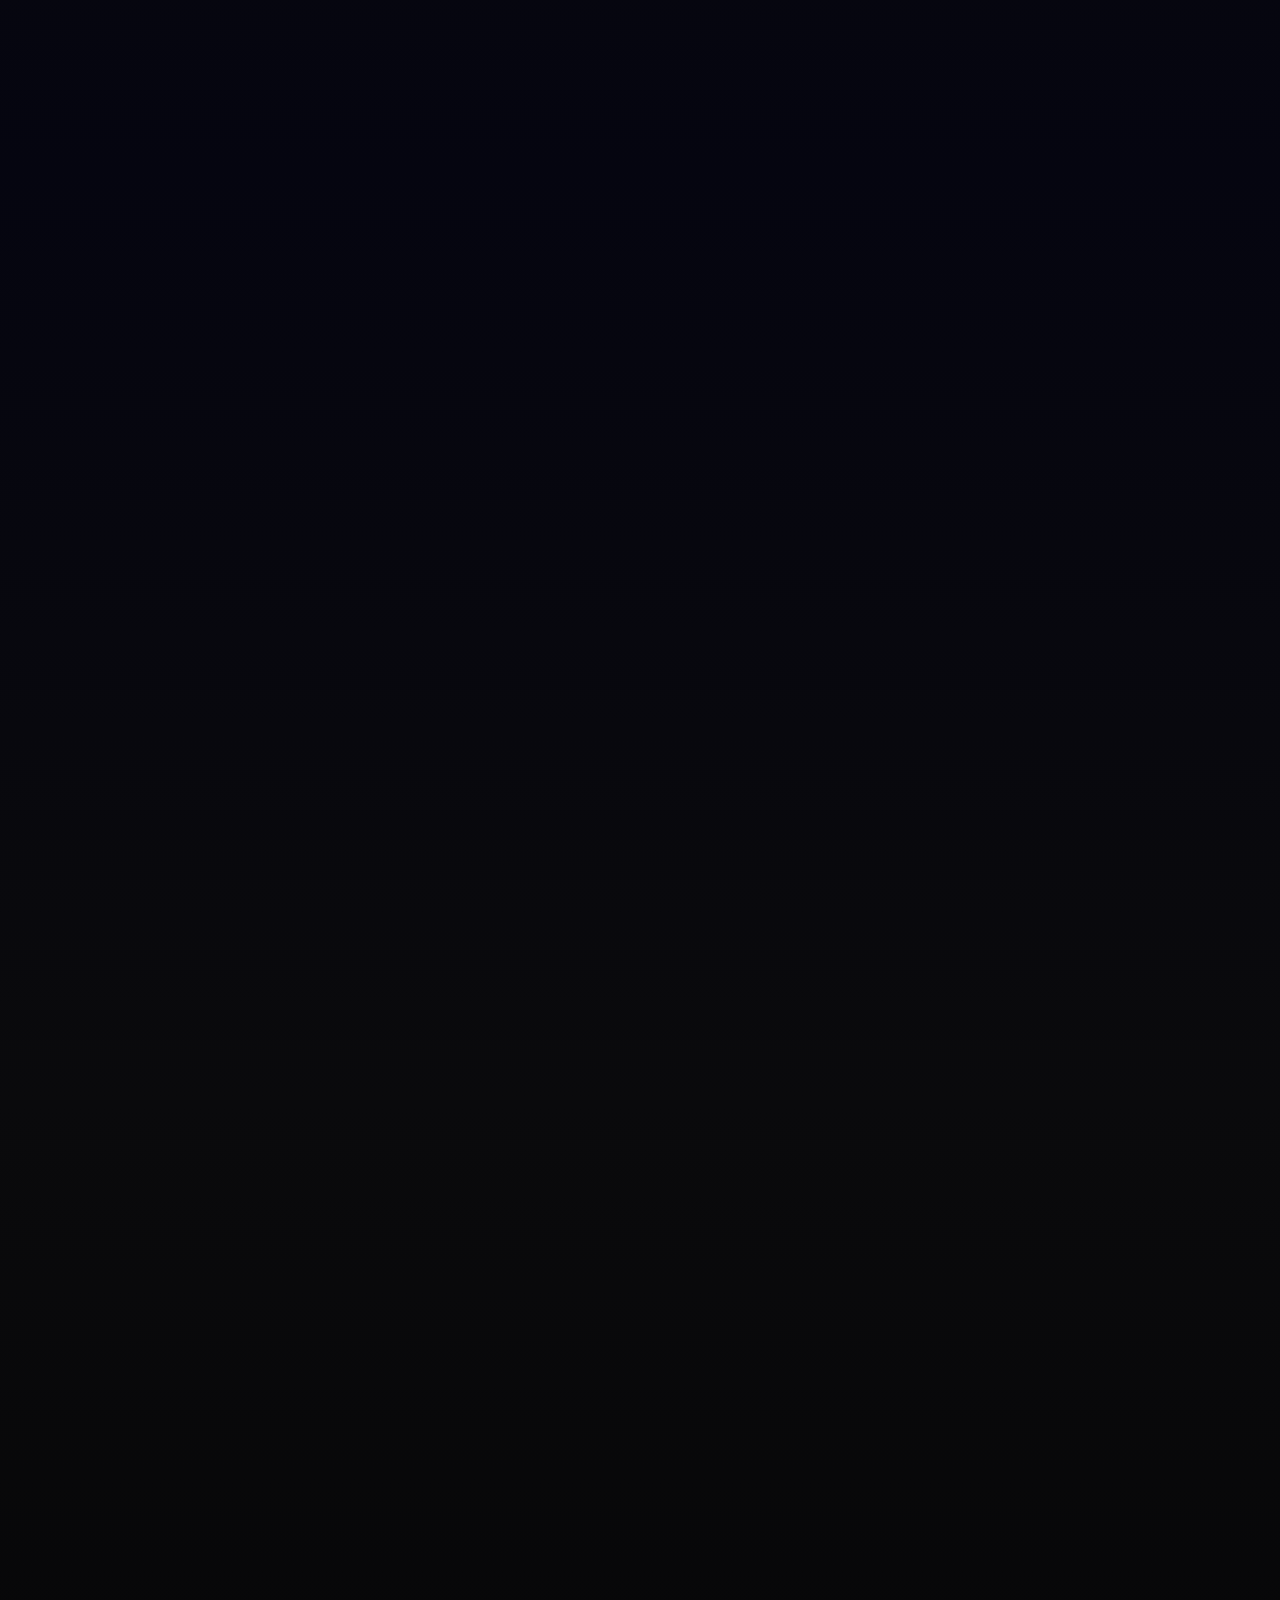
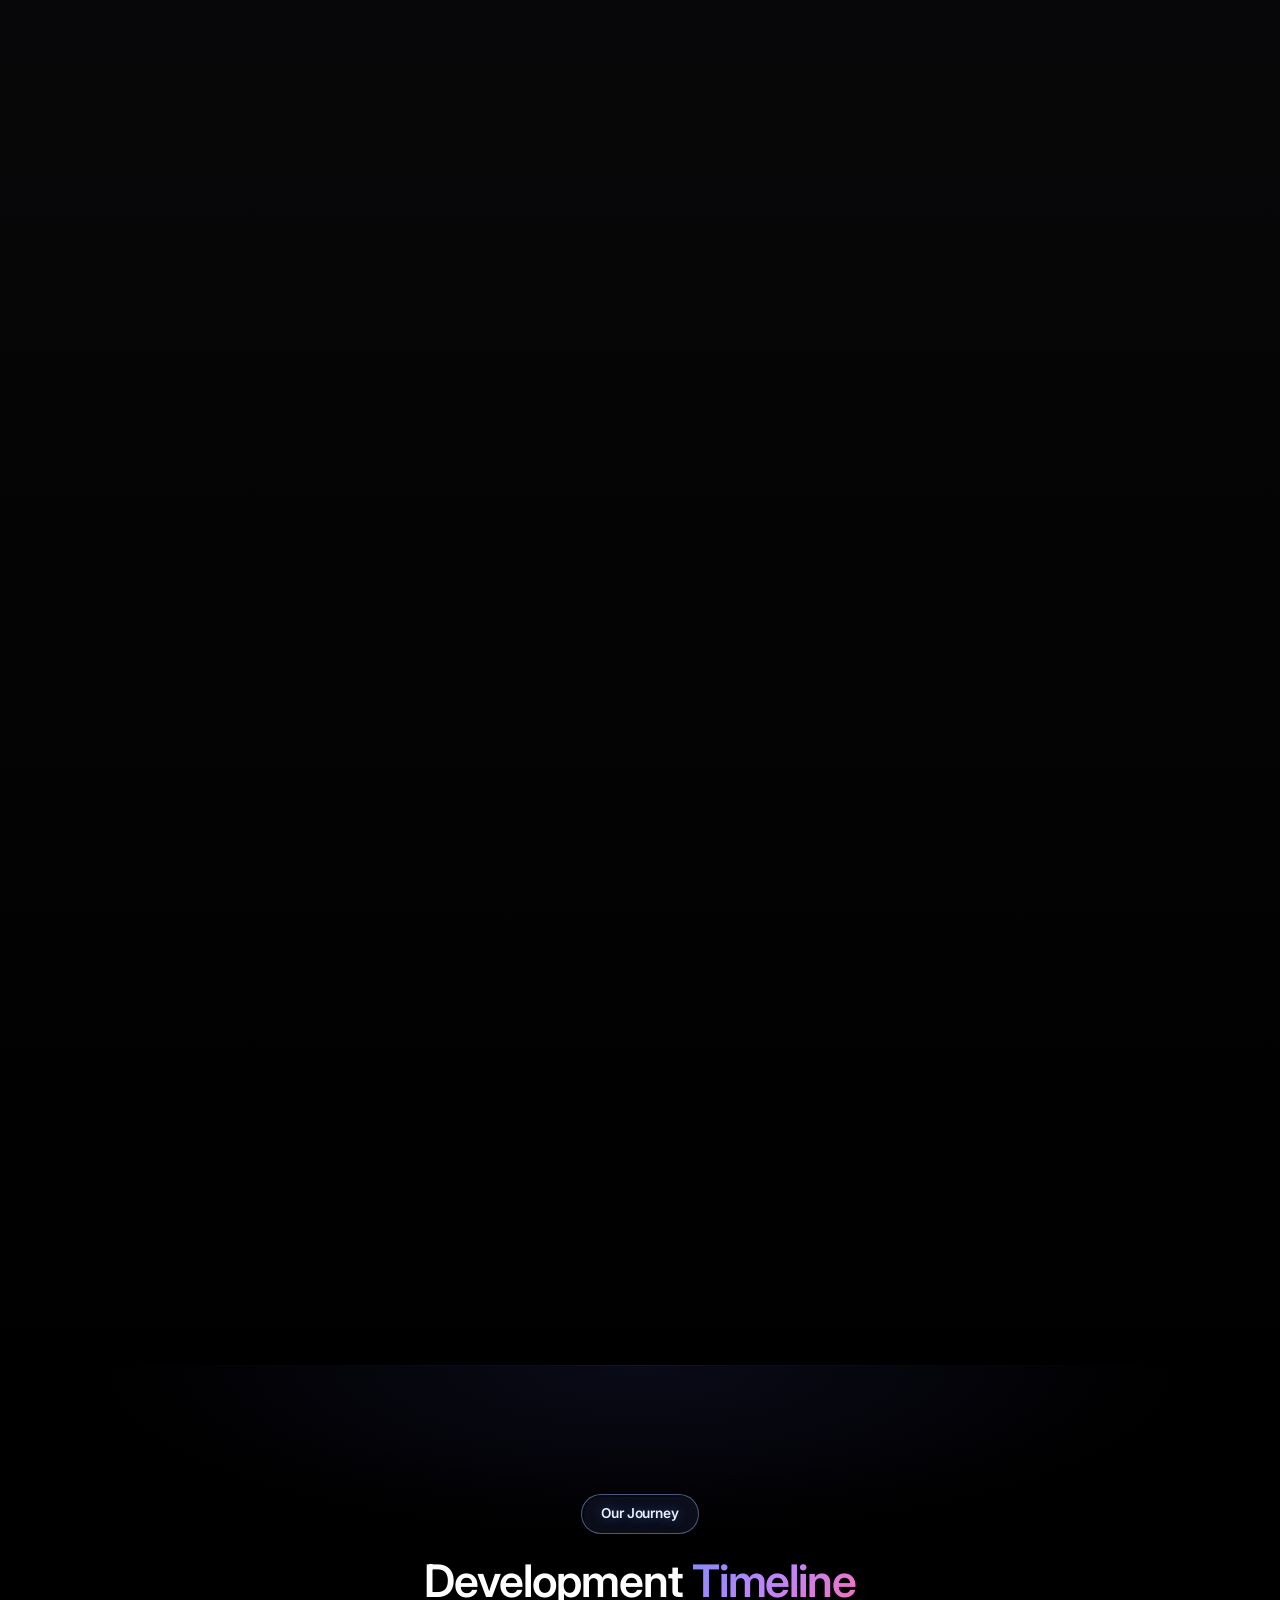
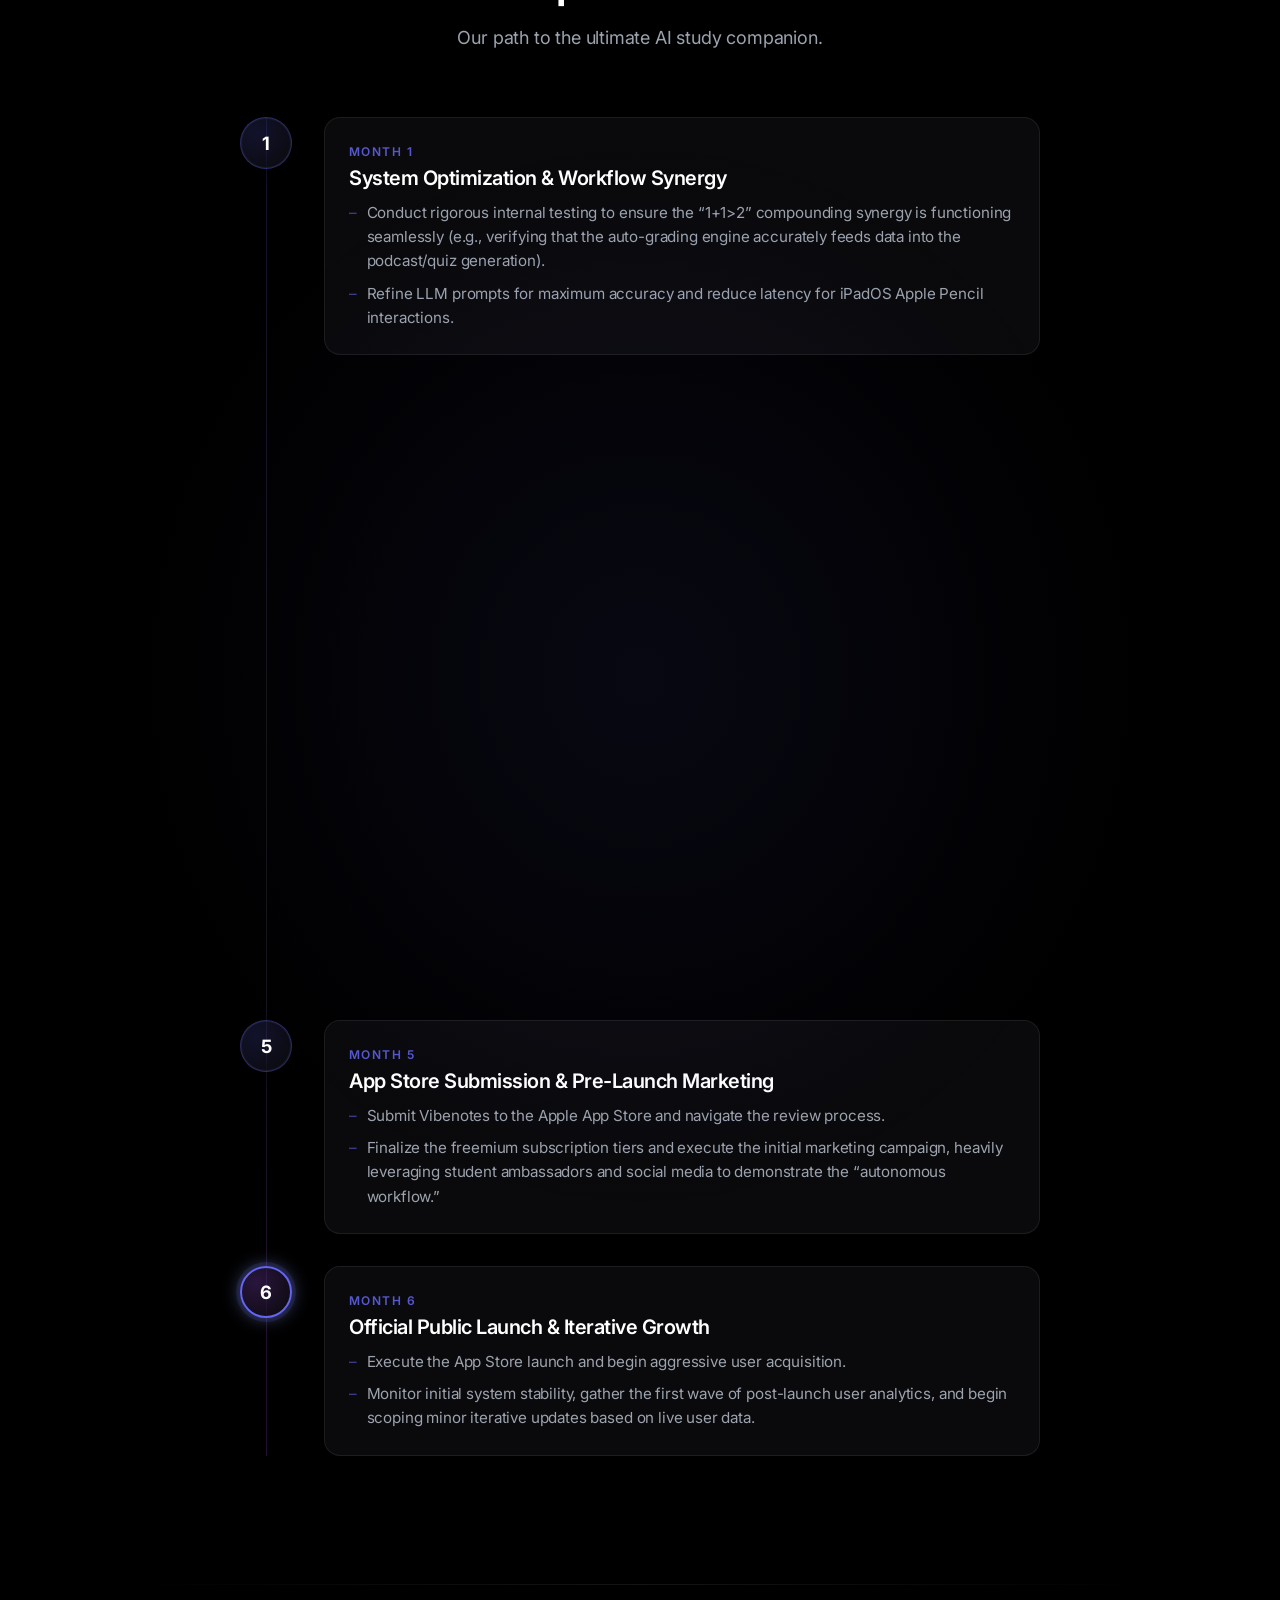
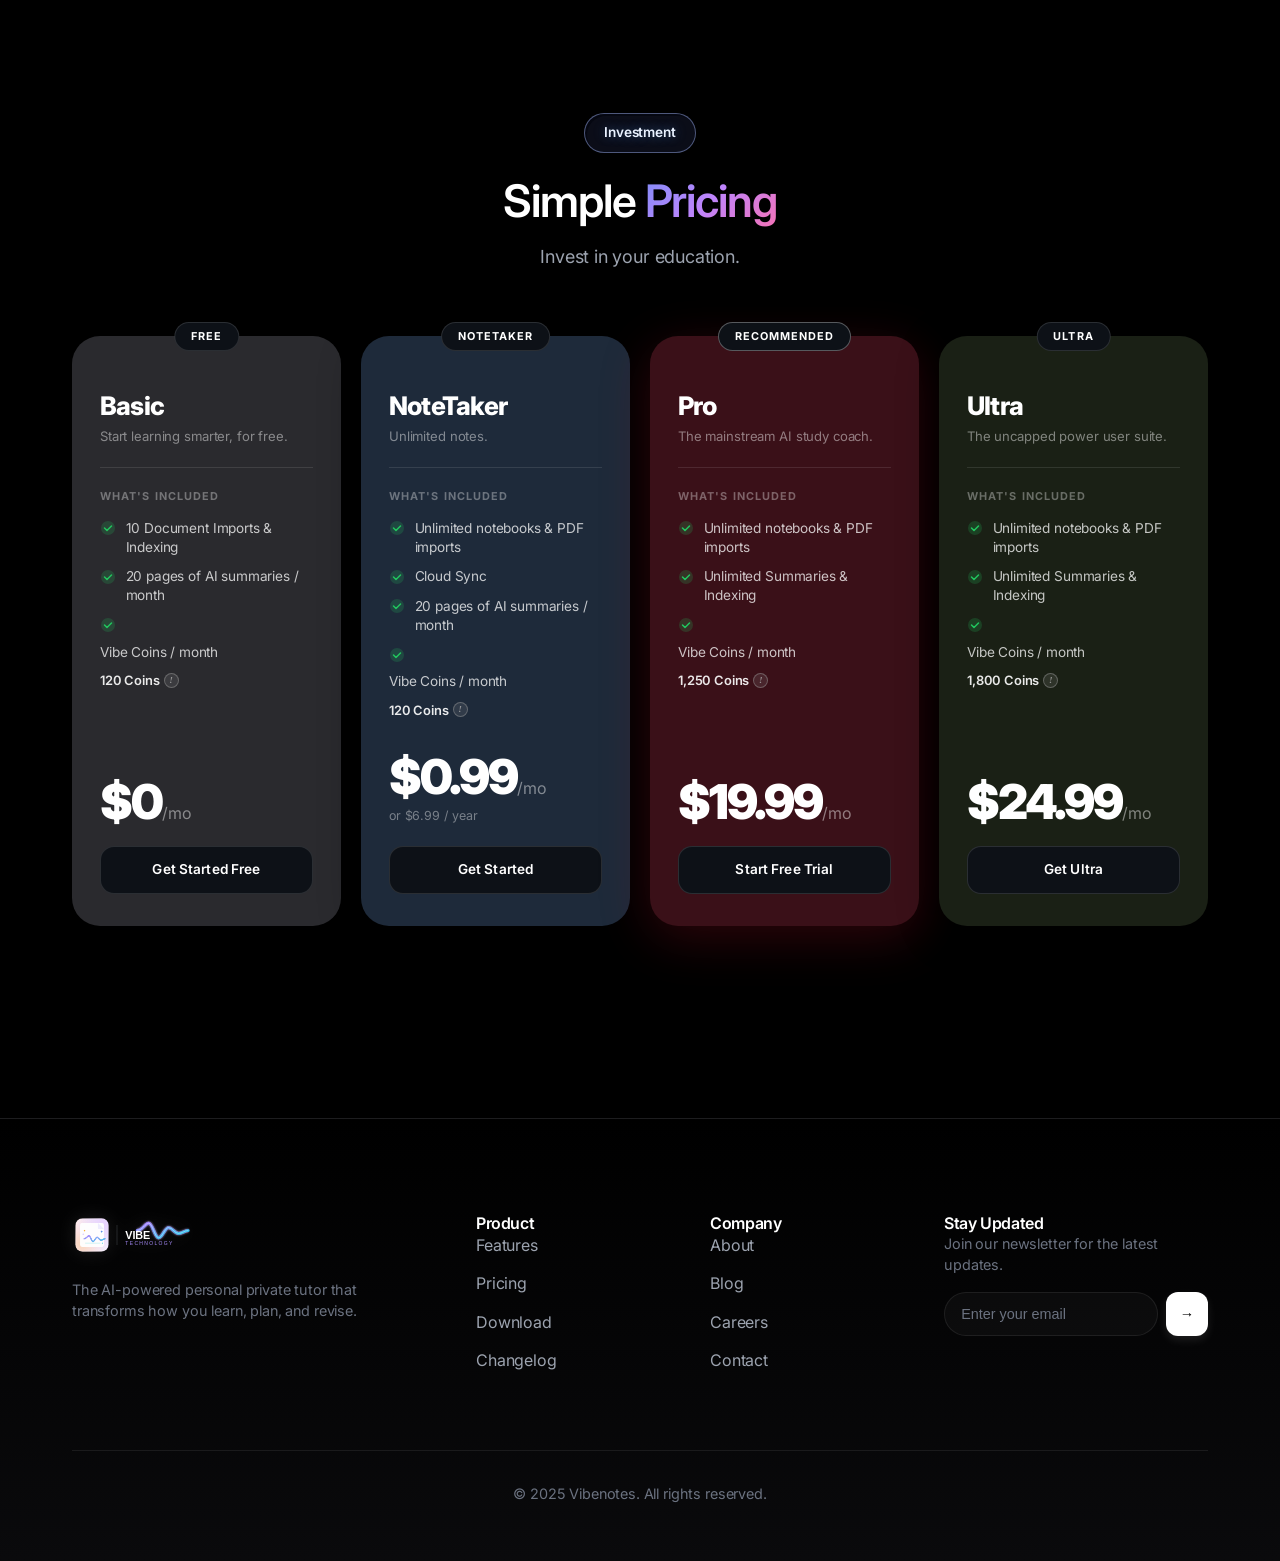
==== commit 4258044e: "website_price_updated(!)" ====
--- a/index.html
+++ b/index.html
@@ -8,7 +8,7 @@
     <link rel="preconnect" href="https://fonts.googleapis.com">
     <link rel="preconnect" href="https://fonts.gstatic.com" crossorigin>
     <link href="https://fonts.googleapis.com/css2?family=Inter:wght@300;400;500;600;700&display=swap" rel="stylesheet">
-    <link rel="stylesheet" href="style.css?v=33">
+    <link rel="stylesheet" href="style.css?v=46">
 </head>
 
 <body>
@@ -67,11 +67,9 @@
                     class="typing-cursor"></span>
             </h1>
             <p class="fade-in-up" style="transition-delay: 0.2s; max-width: 680px; margin: 0 auto 2.5rem;">
-                A personal teacher for each individual—from learning, planning, to revisioning.
-                <br class="hidden-mobile">
-                It doesn't just talk; it executes tasks to help you succeed.
+                A personal teacher for each individual—from learning, planning, to revisioning. It doesn't just talk; it executes tasks to help you succeed.
             </p>
-            <div class="fade-in-up" style="transition-delay: 0.3s; display: flex; gap: 1rem; justify-content: center; flex-wrap: wrap;">
+            <div class="fade-in-up hero-cta-group" style="transition-delay: 0.3s; display: flex; gap: 1rem; justify-content: center; flex-wrap: wrap;">
                 <a href="#function-section" class="btn btn-primary btn-elastic glow-pulse magnetic">Explore Functions</a>
                 <a href="#pricing" class="btn btn-secondary btn-elastic magnetic">View Pricing</a>
             </div>
@@ -952,7 +950,10 @@
                         <ul class="pcard-features">
                             <li>10 Document Imports &amp; Indexing</li>
                             <li>20 pages of AI summaries / month</li>
-                            <li>120 Vibe Coins / month</li>
+                            <li class="pcard-coin-li">
+                                <span class="pcard-coin-label">Vibe Coins / month</span>
+                                <span class="pcard-coin-value">120 Coins <button class="coin-info-btn" data-tier="basic" aria-label="Vibe Coin details">!</button></span>
+                            </li>
                         </ul>
                         <div class="pcard-price-wrap">
                             <div class="pcard-price">$0<span>/mo</span></div>
@@ -973,7 +974,10 @@
                             <li>Unlimited notebooks &amp; PDF imports</li>
                             <li>Cloud Sync</li>
                             <li>20 pages of AI summaries / month</li>
-                            <li>120 Vibe Coins / month</li>
+                            <li class="pcard-coin-li">
+                                <span class="pcard-coin-label">Vibe Coins / month</span>
+                                <span class="pcard-coin-value">120 Coins <button class="coin-info-btn" data-tier="notetaker" aria-label="Vibe Coin details">!</button></span>
+                            </li>
                         </ul>
                         <div class="pcard-price-wrap">
                             <div class="pcard-price">$0.99<span>/mo</span></div>
@@ -994,7 +998,10 @@
                         <ul class="pcard-features">
                             <li>Unlimited notebooks &amp; PDF imports</li>
                             <li>Unlimited Summaries &amp; Indexing</li>
-                            <li>1,250 Vibe Coins / month</li>
+                            <li class="pcard-coin-li">
+                                <span class="pcard-coin-label">Vibe Coins / month</span>
+                                <span class="pcard-coin-value">1,250 Coins <button class="coin-info-btn" data-tier="pro" aria-label="Vibe Coin details">!</button></span>
+                            </li>
                         </ul>
                         <div class="pcard-price-wrap">
                             <div class="pcard-price">$19.99<span>/mo</span></div>
@@ -1014,7 +1021,10 @@
                         <ul class="pcard-features">
                             <li>Unlimited notebooks &amp; PDF imports</li>
                             <li>Unlimited Summaries &amp; Indexing</li>
-                            <li>1,800 Vibe Coins / month</li>
+                            <li class="pcard-coin-li">
+                                <span class="pcard-coin-label">Vibe Coins / month</span>
+                                <span class="pcard-coin-value">1,800 Coins <button class="coin-info-btn" data-tier="ultra" aria-label="Vibe Coin details">!</button></span>
+                            </li>
                         </ul>
                         <div class="pcard-price-wrap">
                             <div class="pcard-price">$24.99<span>/mo</span></div>
@@ -1025,6 +1035,47 @@
             </div>
         </div>
     </section>
+
+    <!-- Vibe Coin Info Modal -->
+    <div class="coin-modal-overlay" id="coinModalOverlay" role="dialog" aria-modal="true" aria-labelledby="coinModalTitle">
+        <div class="coin-modal">
+            <button class="coin-modal-close" id="coinModalClose" aria-label="Close">&times;</button>
+
+            <div class="coin-modal-header">
+                <span class="coin-modal-icon">🪙</span>
+                <h3 id="coinModalTitle">What are Vibe Coins?</h3>
+                <p class="coin-modal-intro">Vibe Coins are your monthly AI credit allowance. Spend them on any AI-powered feature — your way.</p>
+            </div>
+
+            <div class="coin-modal-rates">
+                <div class="coin-rate-item">
+                    <span class="coin-rate-icon">✍️</span>
+                    <div class="coin-rate-info">
+                        <span class="coin-rate-label">1 Custom Quiz</span>
+                        <span class="coin-rate-cost">3 coins</span>
+                    </div>
+                </div>
+                <div class="coin-rate-item">
+                    <span class="coin-rate-icon">💡</span>
+                    <div class="coin-rate-info">
+                        <span class="coin-rate-label">1 Study Action <span class="coin-rate-sub">(Hint / Auto-Grade Review)</span></span>
+                        <span class="coin-rate-cost">6 coins</span>
+                    </div>
+                </div>
+                <div class="coin-rate-item">
+                    <span class="coin-rate-icon">🎙️</span>
+                    <div class="coin-rate-info">
+                        <span class="coin-rate-label">1 Full Podcast <span class="coin-rate-sub">(~20 min)</span></span>
+                        <span class="coin-rate-cost">100 coins</span>
+                    </div>
+                </div>
+            </div>
+
+            <div class="coin-modal-breakdown" id="coinModalBreakdown">
+                <!-- filled by JS per tier -->
+            </div>
+        </div>
+    </div>
 
     <!-- Footer -->
     <footer>
@@ -1084,6 +1135,87 @@
     <script src="reveal-wave-image.js?v=3"></script>
     <script src="script.js?v=24"></script>
     <script>
+        // Vibe Coin Modal
+        document.addEventListener('DOMContentLoaded', function () {
+            const TIER_DATA = {
+                basic: {
+                    total: 120,
+                    examples: [
+                        '1 Full Podcast (100 coins)',
+                        '+ 3 Study Action Hints (18 coins)',
+                        'OR skip audio → 40 Custom Quizzes (120 coins)'
+                    ]
+                },
+                notetaker: {
+                    total: 120,
+                    examples: [
+                        '1 Full Podcast (100 coins)',
+                        '+ 3 Study Action Hints (18 coins)',
+                        'OR skip audio → 40 Custom Quizzes (120 coins)'
+                    ]
+                },
+                pro: {
+                    total: 1250,
+                    examples: [
+                        '10 Full Podcasts (1,000 coins)',
+                        '+ 20 Study Actions (120 coins)',
+                        '+ 30 Custom Quizzes (90 coins)',
+                        'OR any mix you prefer'
+                    ]
+                },
+                ultra: {
+                    total: 1800,
+                    examples: [
+                        '15 Full Podcasts (1,500 coins)',
+                        '+ 30 Study Actions (180 coins)',
+                        '+ 30 Custom Quizzes (90 coins)',
+                        'OR any mix you prefer'
+                    ]
+                }
+            };
+
+            const overlay = document.getElementById('coinModalOverlay');
+            const closeBtn = document.getElementById('coinModalClose');
+            const breakdown = document.getElementById('coinModalBreakdown');
+
+            function openModal(tier) {
+                const data = TIER_DATA[tier];
+                if (!data) return;
+                const listItems = data.examples.map(function(e) {
+                    return '<li>' + e + '</li>';
+                }).join('');
+                breakdown.innerHTML =
+                    '<p class="coin-breakdown-title">This plan\'s monthly allowance</p>' +
+                    '<p class="coin-breakdown-total">🪙 ' + data.total.toLocaleString() + ' Vibe Coins / month</p>' +
+                    '<p class="coin-breakdown-title" style="margin-top:0.5rem">Example spend mix</p>' +
+                    '<ul class="coin-breakdown-examples">' + listItems + '</ul>';
+                overlay.classList.add('is-open');
+                document.body.style.overflow = 'hidden';
+            }
+
+            function closeModal() {
+                overlay.classList.remove('is-open');
+                document.body.style.overflow = '';
+            }
+
+            document.querySelectorAll('.coin-info-btn').forEach(function (btn) {
+                btn.addEventListener('click', function (e) {
+                    e.stopPropagation();
+                    openModal(btn.dataset.tier);
+                });
+            });
+
+            closeBtn.addEventListener('click', closeModal);
+
+            overlay.addEventListener('click', function (e) {
+                if (e.target === overlay) closeModal();
+            });
+
+            document.addEventListener('keydown', function (e) {
+                if (e.key === 'Escape') closeModal();
+            });
+        }); // end DOMContentLoaded (coin modal)
+
         // Initialize the reveal wave image effect
         document.addEventListener('DOMContentLoaded', function() {
             console.log('DOM loaded, initializing RevealWaveImage...');
--- a/style.css
+++ b/style.css
@@ -11970,3 +11970,913 @@
     }
 }
 
+
+/* ═══════════════════════════════════════════════════════════════════════════
+   MOBILE RESPONSIVE — COMPREHENSIVE OVERRIDES
+   Applies only on phones (≤ 768px). Desktop layout is untouched.
+   ═══════════════════════════════════════════════════════════════════════════ */
+@media (max-width: 768px) {
+
+    /* ── Global ── */
+    *, *::before, *::after {
+        box-sizing: border-box;
+    }
+
+    body {
+        overflow-x: hidden;
+        width: 100%;
+    }
+
+    .container {
+        padding: 0 1.25rem;
+        width: 100%;
+    }
+
+    /* ── Typography ── */
+    h1 {
+        font-size: clamp(2.2rem, 9vw, 3.2rem);
+        line-height: 1.15;
+        word-break: break-word;
+    }
+
+    h2 {
+        font-size: clamp(1.8rem, 7vw, 2.6rem);
+        line-height: 1.2;
+    }
+
+    h3 {
+        font-size: clamp(1.2rem, 5vw, 1.6rem);
+    }
+
+    p {
+        font-size: 0.97rem;
+        line-height: 1.65;
+    }
+
+    /* ── Navigation ── */
+    nav {
+        width: 100%;
+    }
+
+    .nav-content {
+        height: 58px;
+        padding: 0 1.25rem;
+    }
+
+    .logo-img {
+        height: 32px;
+    }
+
+    /* Mobile menu open: show CTA inside overlay */
+    .nav-links.mobile-open .nav-cta-mobile {
+        display: block;
+        margin-top: 2rem;
+        text-align: center;
+    }
+
+    /* ── Hero Section ── */
+    .hero {
+        min-height: 100svh;
+        padding-top: 5rem;
+        padding-bottom: 3rem;
+        padding-left: 1.25rem;
+        padding-right: 1.25rem;
+    }
+
+    .hero-content {
+        padding: 0;
+    }
+
+    .hero-badge {
+        font-size: 0.75rem;
+        padding: 0.4rem 0.9rem;
+    }
+
+    .hero .animated-gradient-text {
+        display: inline;
+        word-break: break-word;
+    }
+
+    .hero h1 {
+        font-size: clamp(1.9rem, 7.5vw, 2.6rem) !important;
+        line-height: 1.2;
+        white-space: nowrap;
+        text-align: center;
+        width: 100%;
+        display: block;
+    }
+
+    .hero p {
+        font-size: 0.82rem !important;
+        line-height: 1.65;
+        margin-bottom: 2rem;
+        max-width: 100% !important;
+        padding: 0 0.25rem;
+    }
+
+    /* Hide the desktop line-break on mobile */
+    .hidden-mobile {
+        display: none;
+    }
+
+    /* hero CTA buttons: stack on very narrow */
+    .hero .fade-in-up > a,
+    .hero .fade-in-up > div > a {
+        width: 100%;
+        text-align: center;
+        justify-content: center;
+    }
+
+    /* The flex wrapper around CTA buttons */
+    .hero [style*="display: flex"][style*="gap"] {
+        flex-direction: column;
+        align-items: stretch;
+        gap: 0.75rem !important;
+        padding: 0 0.5rem;
+    }
+
+    .scroll-indicator {
+        display: none;
+    }
+
+    /* ── Demo Video ── */
+    .demo-video-section {
+        padding: 3rem 0;
+    }
+
+    .demo-video-frame {
+        border-radius: 12px;
+        margin: 0 0.5rem;
+    }
+
+    .demo-video-frame:hover {
+        transform: none; /* disable scale hover on touch */
+    }
+
+    .demo-video-player {
+        min-height: 200px;
+    }
+
+    /* ── Bento Grid ── */
+    .bento-section {
+        padding: 3rem 0;
+    }
+
+    .bento-grid {
+        grid-template-columns: 1fr;
+        gap: 1.25rem;
+        padding: 0 0.25rem;
+    }
+
+    /* Force ALL bento items to single column stacked layout */
+    .bento-item,
+    .bento-item.medium,
+    .bento-item.large {
+        grid-column: span 1 !important;
+        flex-direction: column !important;  /* stack visual on top, text below */
+        align-items: stretch !important;
+        min-height: unset;
+    }
+
+    /* Visual preview: compact height on mobile */
+    .bento-item .visual-preview,
+    .bento-item.medium .visual-preview,
+    .bento-item.large .visual-preview {
+        width: 100% !important;
+        height: 160px !important;
+        min-height: 160px !important;
+        order: 1 !important;
+        mask-image: linear-gradient(to bottom, black 70%, transparent 100%) !important;
+        -webkit-mask-image: linear-gradient(to bottom, black 70%, transparent 100%) !important;
+        border-left: none !important;
+        border-bottom: 1px solid rgba(255,255,255,0.04);
+    }
+
+    /* Scale down complex inner UIs to fit */
+    .foundation-ui,
+    .summary-app-interface,
+    .podcast-interface,
+    .lecture-container,
+    .scheduler-timeline,
+    .review-dashboard {
+        transform: scale(0.72);
+        transform-origin: center center;
+    }
+
+    /* Content area: full width below visual */
+    .bento-item .bento-content,
+    .bento-item.medium .bento-content,
+    .bento-item.large .bento-content {
+        width: 100% !important;
+        height: auto !important;
+        order: 2 !important;
+        padding: 1.25rem 1.25rem 1.5rem !important;
+        background: transparent !important;
+        justify-content: flex-start !important;
+    }
+
+    .bento-icon {
+        width: 36px;
+        height: 36px;
+        font-size: 1rem;
+        margin-bottom: 0.5rem;
+    }
+
+    .bento-item h3,
+    .bento-item.medium h3,
+    .bento-item.large h3 {
+        font-size: 1.1rem !important;
+        margin-bottom: 0.35rem;
+        line-height: 1.3;
+    }
+
+    .bento-item p,
+    .bento-item.medium p,
+    .bento-item.large p {
+        font-size: 0.88rem !important;
+        line-height: 1.55;
+        color: rgba(255,255,255,0.7);
+    }
+
+    /* ── Apple Scroll Flow Section ── */
+    .apple-scroll-flow {
+        /* Keep scroll-driven layout but reduce height */
+    }
+
+    .flow-scroll-container {
+        height: 450vh;
+    }
+
+    .flow-main-title {
+        font-size: clamp(2.4rem, 9vw, 3.5rem);
+        margin-top: 1.5rem;
+        margin-bottom: 1.5rem;
+    }
+
+    .flow-main-subtitle {
+        font-size: 1rem;
+        margin-top: 1rem;
+    }
+
+    .scene-title {
+        font-size: clamp(1.8rem, 7vw, 2.8rem);
+        margin-bottom: 2rem;
+    }
+
+    .scene-description {
+        font-size: 0.95rem;
+    }
+
+    .chaos-visual {
+        height: 240px;
+        max-width: 100%;
+    }
+
+    .chaos-item {
+        font-size: 2rem;
+    }
+
+    .chaos-question {
+        font-size: 2rem;
+    }
+
+    /* ── Explosion scene: always show on mobile, prevent overflow ── */
+    .scene-explosion {
+        overflow: hidden;
+    }
+
+    .scene-explosion .container {
+        overflow: hidden;
+        padding: 0 1rem;
+    }
+
+    .scene-explosion .scene-title {
+        font-size: clamp(1.4rem, 6vw, 2rem) !important;
+        white-space: normal;
+        text-align: center;
+        padding: 0 0.5rem;
+        margin-bottom: 1.5rem;
+    }
+
+    /* Explosion scene: hide complex JS-animated layout, show simple list */
+    .feature-cards-container {
+        display: none !important;
+    }
+
+    .explosion-bg-image {
+        display: flex !important;
+        justify-content: center;
+        align-items: center;
+        position: relative !important;
+        width: 85% !important;
+        max-width: 300px;
+        margin: 0 auto 1.5rem !important;
+        opacity: 1 !important;
+        transform: none !important;
+    }
+
+    .explosion-bg-image img {
+        width: 100% !important;
+        height: auto !important;
+        border-radius: 16px;
+        object-fit: cover;
+    }
+
+    .explosion-center-logo {
+        display: none !important;
+    }
+
+    /* Show a clean static feature pill list instead */
+    .scene-explosion .container::after {
+        content: '🗂️ Smart Indexing  •  📝 AI Summaries  •  🎙️ Podcast  •  👨‍🏫 AI Lecturer  •  💡 Hints  •  ✍️ Quiz  •  📅 Schedule  •  ✅ Review';
+        display: block;
+        font-size: 0.82rem;
+        color: rgba(255,255,255,0.75);
+        text-align: center;
+        line-height: 2.2;
+        padding: 0.5rem 0.5rem 2rem;
+        letter-spacing: 0.02em;
+    }
+
+    .explosion-center-logo {
+        padding: 1rem 1.5rem;
+        transform: scale(0.8);
+    }
+
+    .logo-text {
+        font-size: 1rem;
+    }
+
+    /* Push feature mini-cards inward so they don't clip */
+    .feature-card-mini {
+        padding: 0.5rem 0.75rem;
+        font-size: 0.7rem;
+    }
+
+    .card-name-mini {
+        font-size: 0.65rem;
+    }
+
+    /* ── Learning Loop ── */
+    .ll-diagram {
+        display: block !important;
+        width: min(560px, 94vw) !important;
+        height: min(560px, 94vw) !important;
+        zoom: 0.58;
+        margin-left: auto !important;
+        margin-right: auto !important;
+        animation: loopRotate 34s linear infinite;
+    }
+
+    /* Stage cards: shrink the inner card only, keep animation untouched */
+    .ll-stage-inner {
+        padding: 0.45rem 0.6rem;
+        min-width: 120px;
+        max-width: 120px;
+    }
+
+    .ll-stage-num {
+        font-size: 0.55rem;
+    }
+
+    .ll-stage-title {
+        font-size: 0.7rem;
+    }
+
+    .ll-stage-features span {
+        font-size: 0.55rem;
+    }
+
+    .ll-hub {
+        width: 90px;
+        height: 90px;
+    }
+
+    .ll-hub-name {
+        font-size: 0.42rem;
+        line-height: 1.3;
+    }
+
+    .ll-hub-icon {
+        font-size: 1rem;
+    }
+
+    /* Hide swipe cards — diagram is visible */
+    .ll-mobile-cards {
+        display: none !important;
+    }
+
+    .ll-mobile-dots {
+        display: none !important;
+    }
+
+    .ll-header {
+        padding: 0 1rem;
+        text-align: center;
+        width: 100%;
+    }
+
+    .ll-wrap {
+        display: flex;
+        flex-direction: column;
+        align-items: center;
+        width: 100%;
+        overflow: hidden;
+    }
+
+    .ll-title {
+        font-size: clamp(1.5rem, 6vw, 2rem);
+    }
+
+    .finale-title {
+        font-size: clamp(1.6rem, 6vw, 2.4rem);
+    }
+
+    /* Shrink the Get Started Today button */
+    .scene-finale .btn-large,
+    .btn-large {
+        padding: 0.8rem 1.8rem !important;
+        font-size: 1rem !important;
+        border-radius: 30px !important;
+    }
+
+    .finale-subtitle {
+        font-size: 1rem;
+        margin-bottom: 2rem;
+    }
+
+    .flow-scroll-progress {
+        width: 140px;
+        bottom: 1rem;
+    }
+
+    /* ── Timeline / Roadmap ── */
+    .roadmap-steps {
+        gap: 1.5rem;
+    }
+
+    .step {
+        flex-direction: column;
+        gap: 0.75rem;
+    }
+
+    .step-marker {
+        width: 40px;
+        height: 40px;
+        min-width: 40px;
+        font-size: 0.9rem;
+        align-self: flex-start;
+    }
+
+    .step-content {
+        padding: 1.25rem;
+    }
+
+    .step-content h3 {
+        font-size: 1.05rem;
+        margin-bottom: 0.5rem;
+    }
+
+    .step-month-label {
+        font-size: 0.75rem;
+    }
+
+    .step-bullets li {
+        font-size: 0.88rem;
+    }
+
+    /* ── Pricing ── */
+    .pricing-section-new {
+        padding: 4rem 0;
+    }
+
+    .pricing-cards-new {
+        grid-template-columns: 1fr;
+        gap: 2rem;
+        padding: 0 0.5rem;
+    }
+
+    .pcard {
+        margin-top: 1rem; /* space for floating pill */
+    }
+
+    .pcard-body {
+        padding: 1.5rem 1.25rem;
+    }
+
+    .pcard-name {
+        font-size: 1.3rem;
+    }
+
+    .pcard-price {
+        font-size: 2rem;
+    }
+
+    /* ── Footer ── */
+    footer {
+        padding: 3.5rem 0 5rem; /* extra bottom so scroll-top btn doesn't overlap */
+    }
+
+    .footer-grid {
+        grid-template-columns: 1fr;
+        gap: 1.5rem;
+    }
+
+    .footer-col {
+        padding-bottom: 1rem;
+        border-bottom: 1px solid rgba(255,255,255,0.05);
+    }
+
+    .footer-col:last-child {
+        border-bottom: none;
+    }
+
+    .footer-col:first-child {
+        margin-bottom: 0;
+    }
+
+    .footer-col h4 {
+        font-size: 0.8rem;
+        letter-spacing: 0.1em;
+        text-transform: uppercase;
+        color: rgba(255,255,255,0.45);
+        margin-bottom: 0.75rem;
+    }
+
+    .footer-col ul li {
+        margin-bottom: 0.6rem;
+    }
+
+    .footer-col ul li a {
+        font-size: 0.95rem;
+    }
+
+    .newsletter-form {
+        flex-direction: row;
+        gap: 0.5rem;
+    }
+
+    .newsletter-input {
+        width: 100%;
+        font-size: 0.95rem;
+        flex: 1;
+    }
+
+    .newsletter-form .btn {
+        flex-shrink: 0;
+        padding: 0.8rem 1rem;
+    }
+
+    /* Move scroll-to-top away from footer CTA */
+    .scroll-top-btn {
+        bottom: 1.5rem;
+        right: 1rem;
+        width: 40px;
+        height: 40px;
+    }
+
+    /* ── Disable expensive hover animations on touch ── */
+    .hover-lift:hover {
+        transform: none;
+    }
+
+    .float-card {
+        animation: none;
+    }
+
+    .magnetic:hover {
+        transform: none;
+    }
+
+    /* ── Floating orbs — reduce on mobile ── */
+    .orb-1 { width: 280px; height: 280px; }
+    .orb-2 { width: 180px; height: 180px; }
+    .orb-3 { width: 130px; height: 130px; }
+    .orb-4 { display: none; }
+
+    /* ── Typography spacing polish ── */
+    .text-center {
+        padding: 0 0.5rem;
+    }
+
+    .text-center h2,
+    .text-center p {
+        text-align: center;
+    }
+
+    /* Increase body text contrast slightly */
+    p, li {
+        color: rgba(255,255,255,0.72);
+    }
+
+    /* Consistent safe-margin spacing for all sections */
+    section > .container {
+        padding-left: 1.25rem;
+        padding-right: 1.25rem;
+    }
+
+    /* ── Section badge ── */
+    .hero-badge {
+        font-size: 0.72rem;
+        padding: 0.35rem 0.85rem;
+    }
+
+    /* ── Hero CTA button group ── */
+    .hero-cta-group {
+        flex-direction: column !important;
+        align-items: stretch !important;
+        gap: 0.6rem !important;
+        padding: 0 0.25rem;
+    }
+
+    .hero-cta-group .btn {
+        width: 100%;
+        text-align: center;
+        justify-content: center;
+        padding: 0.65rem 1.2rem;
+        font-size: 0.85rem;
+    }
+}
+
+/* Extra small phones */
+@media (max-width: 390px) {
+    h1 {
+        font-size: 2rem;
+    }
+
+    h2 {
+        font-size: 1.6rem;
+    }
+
+    .hero {
+        padding-top: 4.5rem;
+    }
+
+    .bento-grid {
+        gap: 1rem;
+    }
+
+    .pcard-body {
+        padding: 1.25rem 1rem;
+    }
+
+    .pcard-features li {
+        font-size: 0.82rem;
+    }
+
+    .finale-title {
+        font-size: 1.8rem;
+    }
+
+    .flow-main-title {
+        font-size: 2rem;
+    }
+}
+
+/* ===== Vibe Coin Info Button & Modal ===== */
+
+.coin-info-btn {
+    display: inline-flex;
+    align-items: center;
+    justify-content: center;
+    width: 15px;
+    height: 15px;
+    border-radius: 50%;
+    background: rgba(160, 160, 160, 0.15);
+    border: 1px solid rgba(160, 160, 160, 0.45);
+    color: rgba(180, 180, 180, 0.75);
+    font-size: 0.58rem;
+    font-weight: 700;
+    font-style: italic;
+    font-family: Georgia, serif;
+    line-height: 1;
+    cursor: pointer;
+    vertical-align: middle;
+    margin-left: 4px;
+    padding: 0;
+    transition: background 0.2s, border-color 0.2s, transform 0.15s;
+    flex-shrink: 0;
+}
+
+.coin-info-btn:hover {
+    background: rgba(160, 160, 160, 0.28);
+    border-color: rgba(200, 200, 200, 0.7);
+    transform: scale(1.15);
+}
+
+/* Overlay */
+.coin-modal-overlay {
+    position: fixed;
+    inset: 0;
+    z-index: 9999;
+    background: rgba(0, 0, 0, 0.65);
+    backdrop-filter: blur(6px);
+    -webkit-backdrop-filter: blur(6px);
+    display: flex;
+    align-items: center;
+    justify-content: center;
+    padding: 1.5rem;
+    opacity: 0;
+    pointer-events: none;
+    transition: opacity 0.25s ease;
+}
+
+.coin-modal-overlay.is-open {
+    opacity: 1;
+    pointer-events: all;
+}
+
+/* Modal box */
+.coin-modal {
+    position: relative;
+    background: #16112a;
+    border: 1px solid rgba(168, 85, 247, 0.35);
+    border-radius: 18px;
+    padding: 2rem 2rem 1.75rem;
+    max-width: 420px;
+    width: 100%;
+    box-shadow: 0 24px 80px rgba(99, 102, 241, 0.25), 0 0 0 1px rgba(168,85,247,0.1);
+    transform: translateY(20px) scale(0.97);
+    transition: transform 0.28s cubic-bezier(0.34, 1.56, 0.64, 1), opacity 0.25s ease;
+}
+
+.coin-modal-overlay.is-open .coin-modal {
+    transform: translateY(0) scale(1);
+}
+
+/* Close button */
+.coin-modal-close {
+    position: absolute;
+    top: 1rem;
+    right: 1rem;
+    width: 28px;
+    height: 28px;
+    border-radius: 50%;
+    background: rgba(255,255,255,0.07);
+    border: 1px solid rgba(255,255,255,0.12);
+    color: rgba(255,255,255,0.6);
+    font-size: 1.1rem;
+    line-height: 1;
+    cursor: pointer;
+    display: flex;
+    align-items: center;
+    justify-content: center;
+    padding: 0;
+    transition: background 0.2s, color 0.2s;
+}
+
+.coin-modal-close:hover {
+    background: rgba(255,255,255,0.14);
+    color: #fff;
+}
+
+/* Header */
+.coin-modal-header {
+    margin-bottom: 1.5rem;
+}
+
+.coin-modal-icon {
+    font-size: 2rem;
+    display: block;
+    margin-bottom: 0.5rem;
+}
+
+.coin-modal-header h3 {
+    font-size: 1.15rem;
+    font-weight: 700;
+    color: #fff;
+    margin: 0 0 0.4rem;
+}
+
+.coin-modal-intro {
+    font-size: 0.85rem;
+    color: rgba(255,255,255,0.55);
+    margin: 0;
+    line-height: 1.5;
+}
+
+/* Rate rows */
+.coin-modal-rates {
+    display: flex;
+    flex-direction: column;
+    gap: 0.6rem;
+    margin-bottom: 1.4rem;
+}
+
+.coin-rate-item {
+    display: flex;
+    align-items: center;
+    gap: 0.75rem;
+    background: rgba(255,255,255,0.04);
+    border: 1px solid rgba(255,255,255,0.07);
+    border-radius: 10px;
+    padding: 0.65rem 0.9rem;
+}
+
+.coin-rate-icon {
+    font-size: 1.1rem;
+    flex-shrink: 0;
+    width: 24px;
+    text-align: center;
+}
+
+.coin-rate-info {
+    display: flex;
+    flex-direction: column;
+    align-items: flex-start;
+    flex: 1;
+    gap: 0.1rem;
+}
+
+.coin-rate-label {
+    font-size: 0.85rem;
+    color: rgba(255,255,255,0.8);
+    font-weight: 500;
+}
+
+.coin-rate-sub {
+    font-size: 0.75rem;
+    color: rgba(255,255,255,0.4);
+    font-weight: 400;
+}
+
+.coin-rate-cost {
+    font-size: 0.82rem;
+    font-weight: 700;
+    color: #c084fc;
+    white-space: nowrap;
+}
+
+/* Per-tier breakdown */
+.coin-modal-breakdown {
+    background: rgba(99, 102, 241, 0.08);
+    border: 1px solid rgba(99, 102, 241, 0.22);
+    border-radius: 12px;
+    padding: 1rem 1.1rem;
+}
+
+.coin-breakdown-title {
+    font-size: 0.78rem;
+    font-weight: 600;
+    text-transform: uppercase;
+    letter-spacing: 0.06em;
+    color: rgba(255,255,255,0.4);
+    margin-bottom: 0.6rem;
+}
+
+.coin-breakdown-total {
+    font-size: 1rem;
+    font-weight: 700;
+    color: #a78bfa;
+    margin-bottom: 0.6rem;
+}
+
+.coin-breakdown-examples {
+    font-size: 0.82rem;
+    color: rgba(255,255,255,0.6);
+    line-height: 1.7;
+    margin: 0;
+    padding-left: 1.1rem;
+}
+
+.coin-breakdown-examples li {
+    margin-bottom: 0.1rem;
+}
+
+@media (max-width: 480px) {
+    .coin-modal {
+        padding: 1.5rem 1.25rem 1.4rem;
+    }
+}
+
+/* Coin li two-line layout */
+.pcard-coin-li {
+    display: flex;
+    flex-direction: column;
+    gap: 0.15rem;
+}
+
+.pcard-coin-label {
+    color: inherit;
+}
+
+.pcard-coin-value {
+    display: flex;
+    align-items: center;
+    gap: 0;
+    font-weight: 600;
+    color: rgba(255, 255, 255, 0.9);
+    font-size: 0.95em;
+}
+
+@media (max-width: 768px) {
+    .pcard-coin-li {
+        flex-direction: column !important;
+        align-items: flex-start;
+    }
+    .pcard-coin-value {
+        display: flex !important;
+        width: 100%;
+    }
+}
+
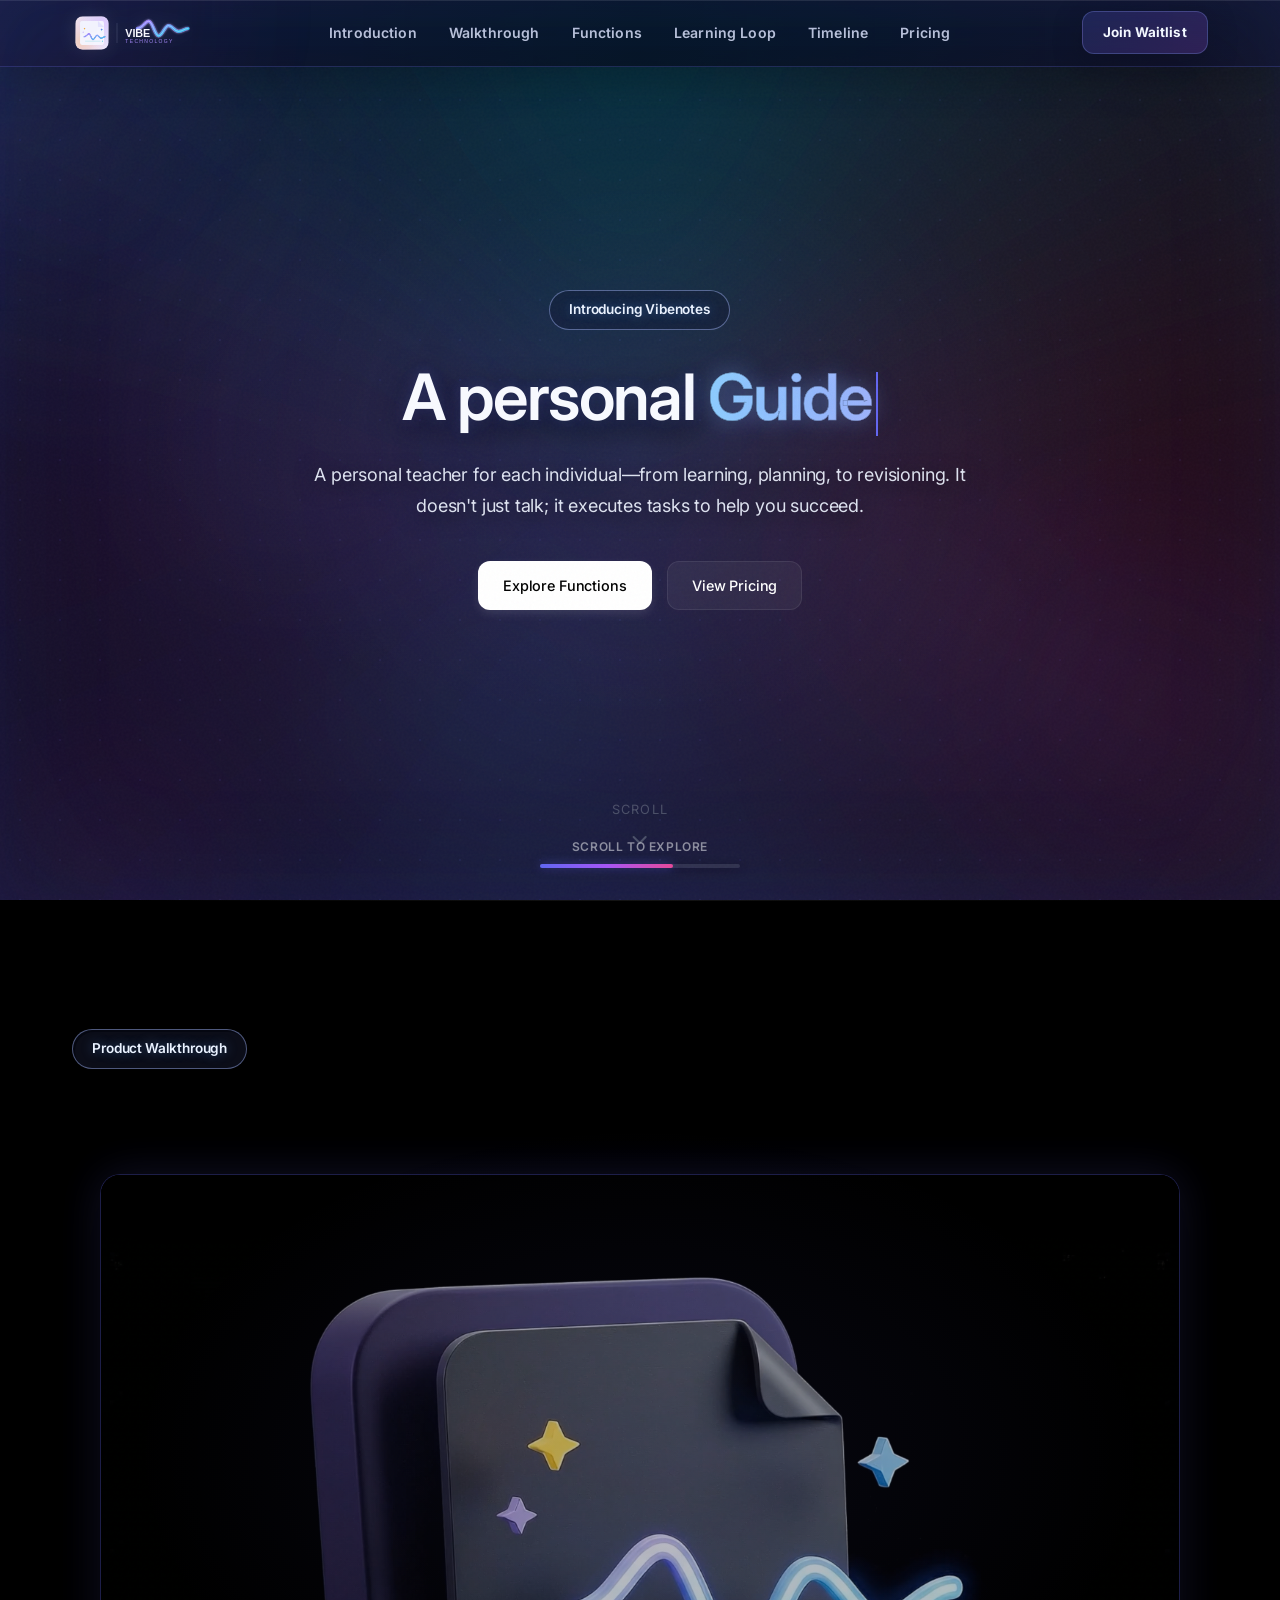
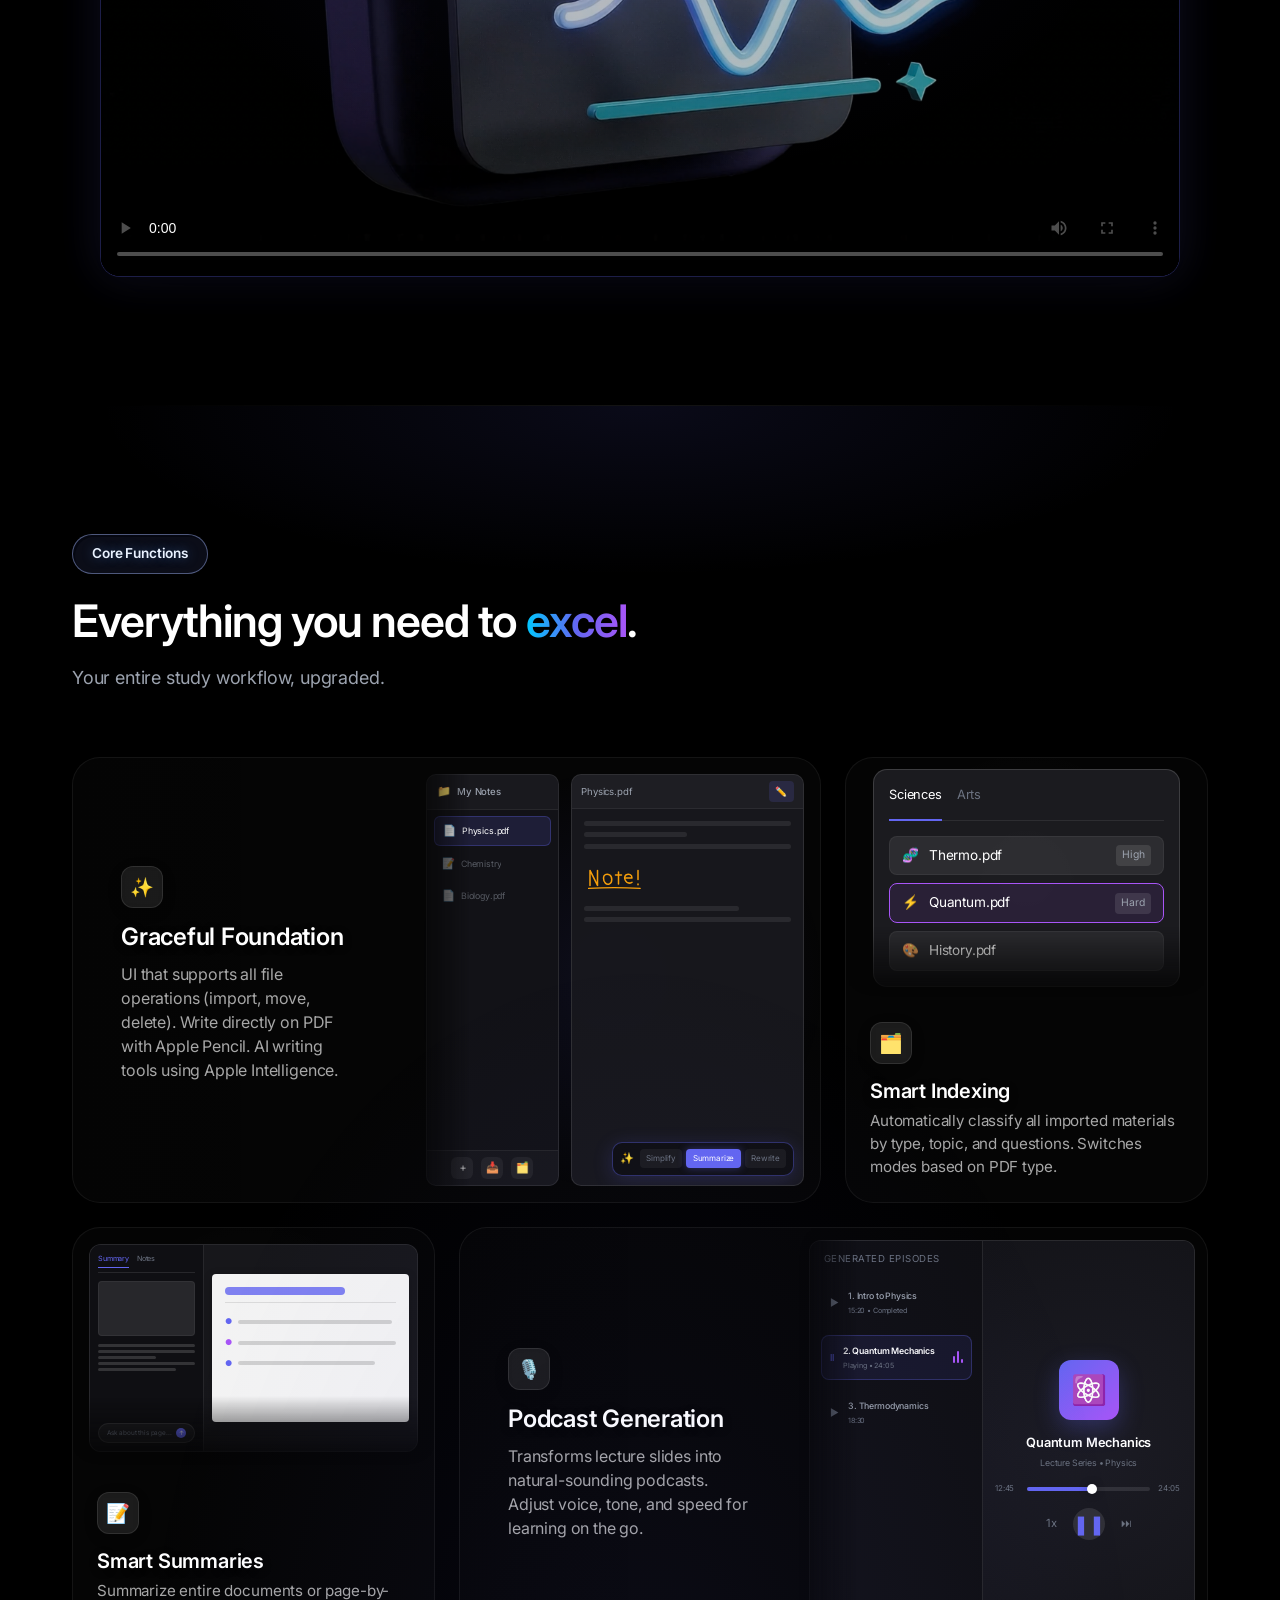
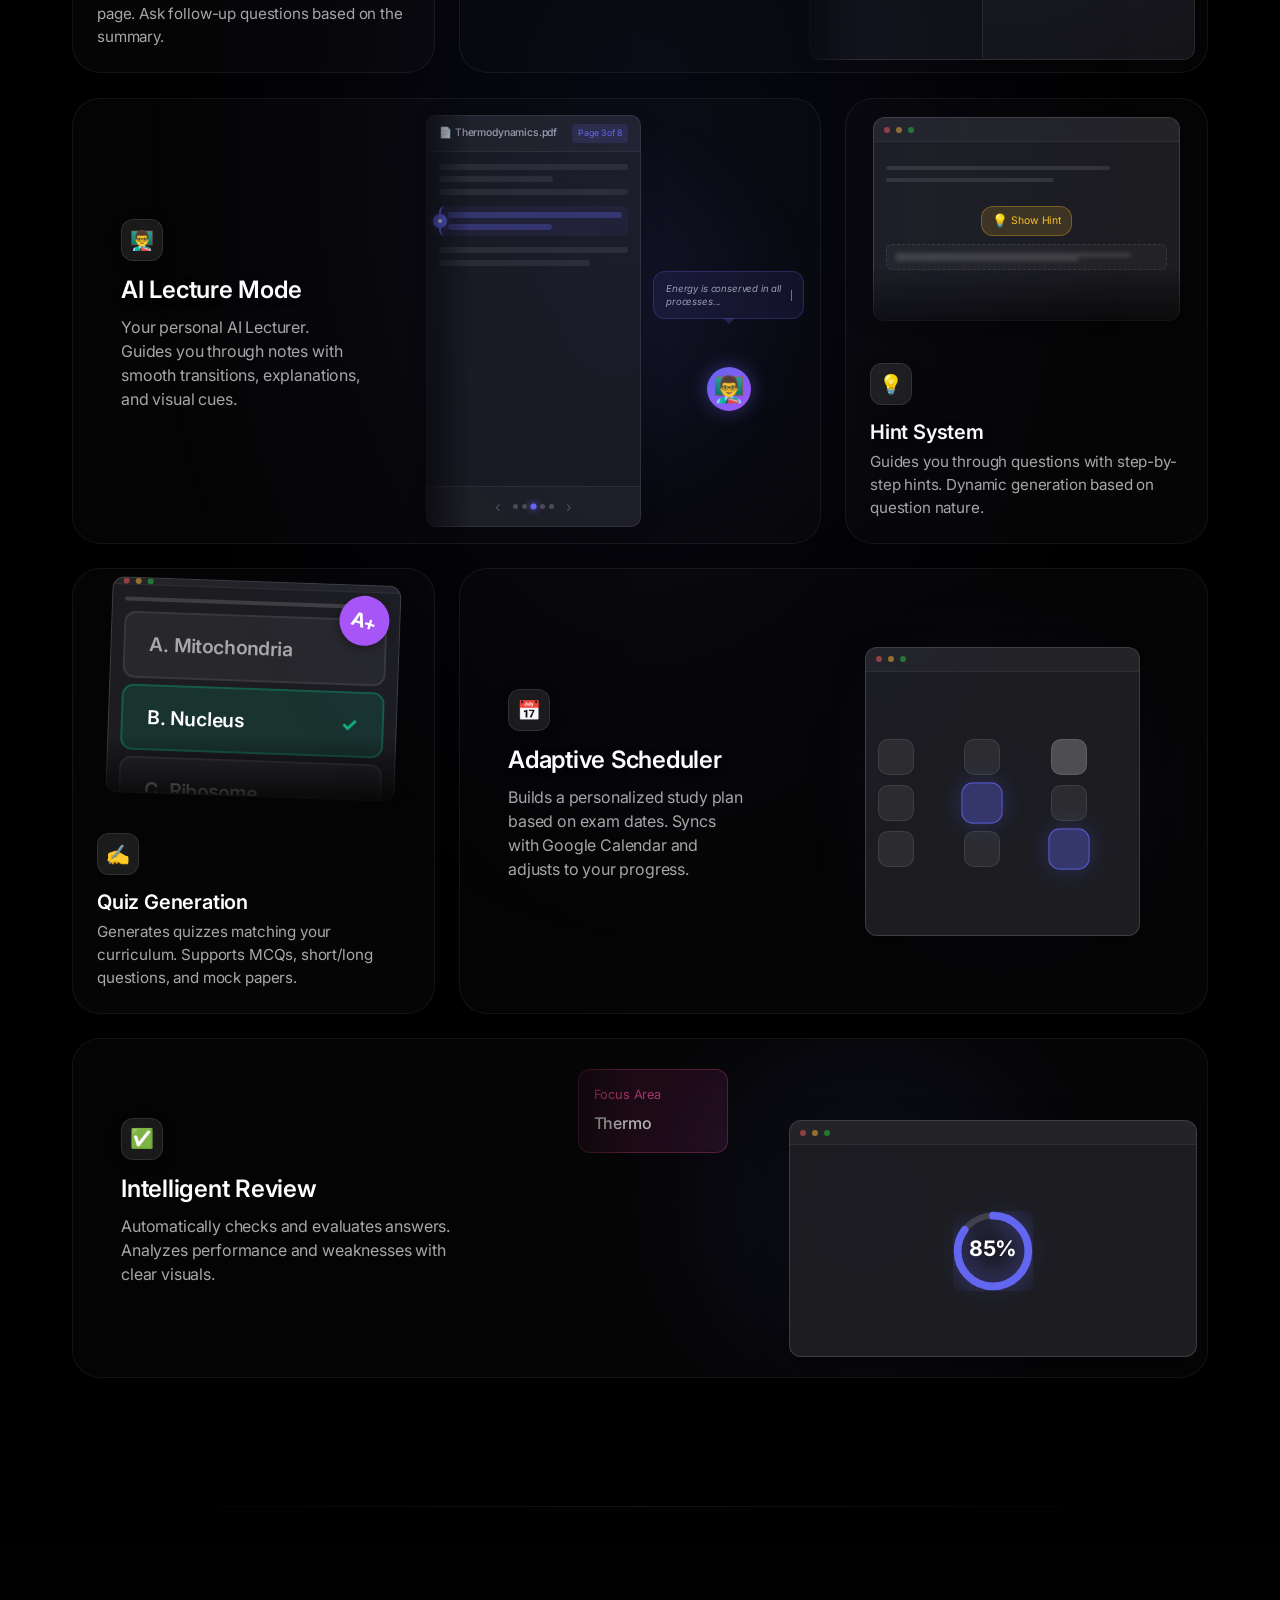
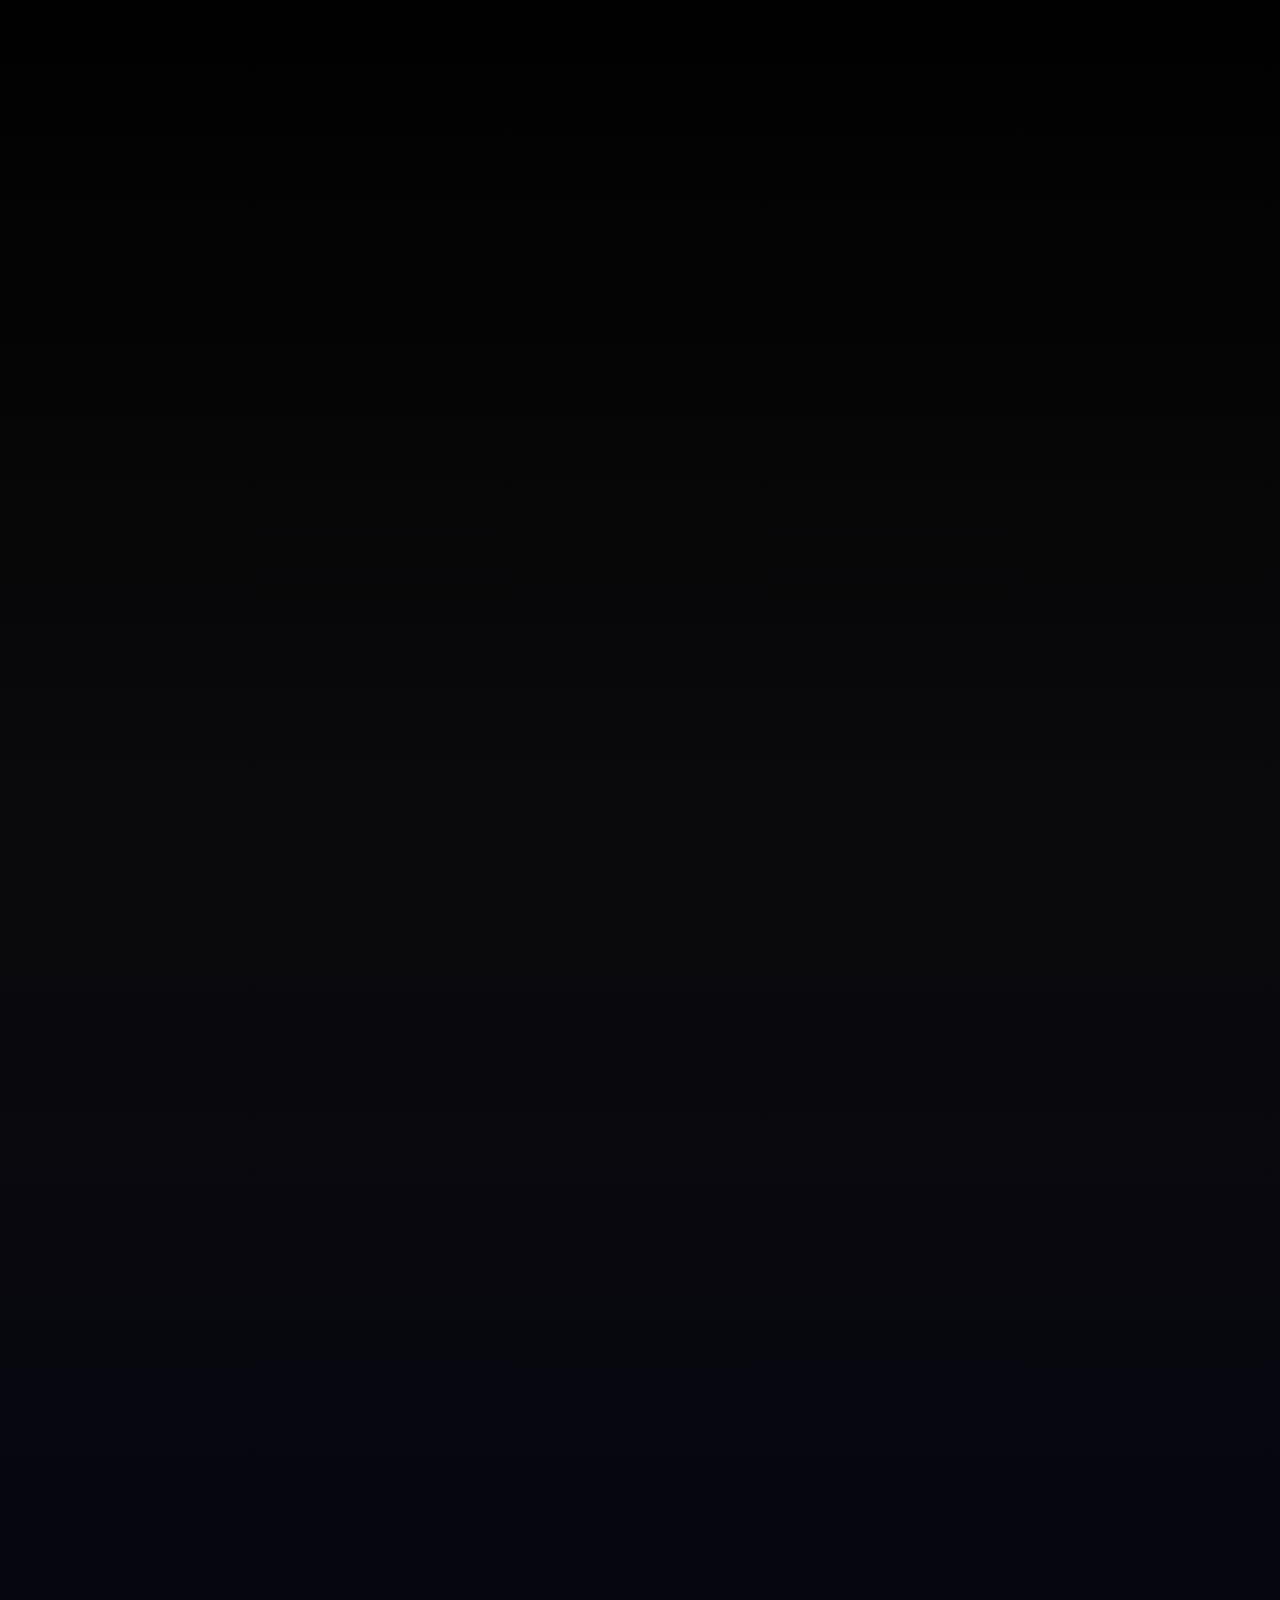
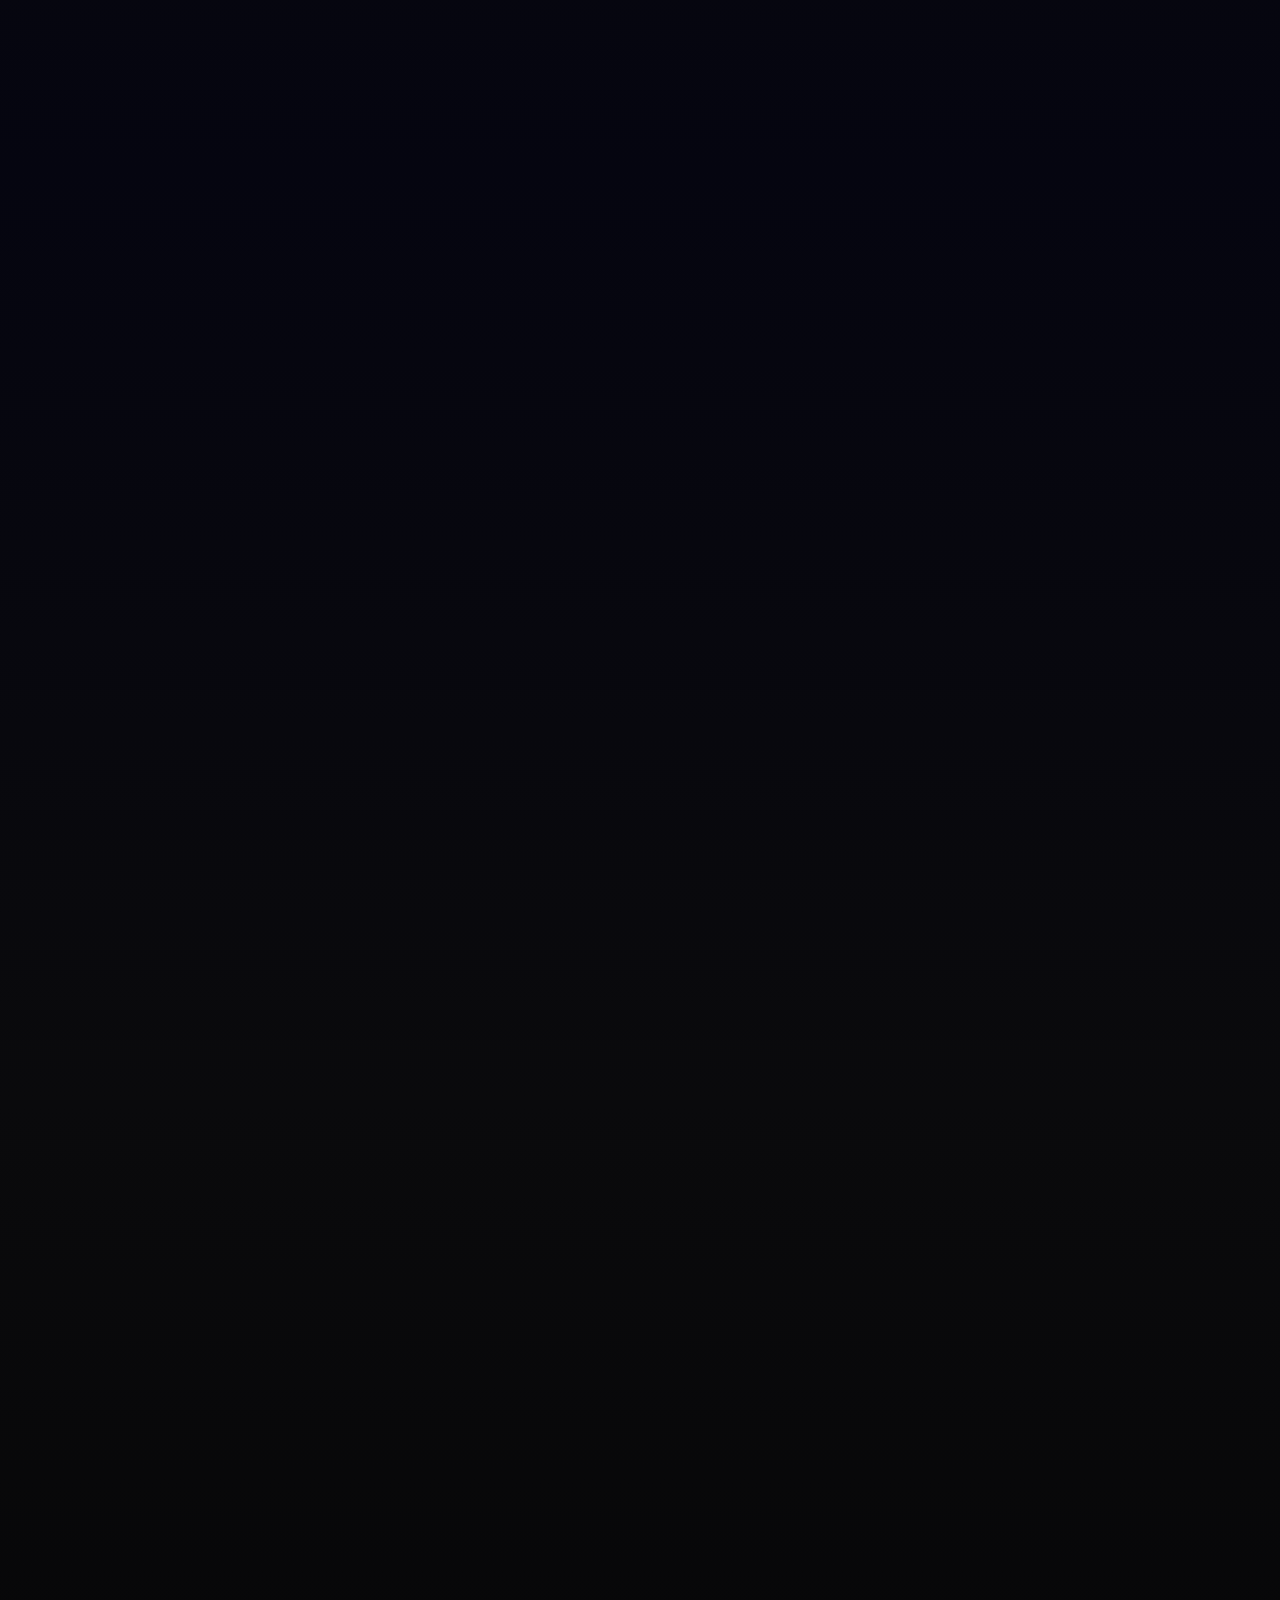
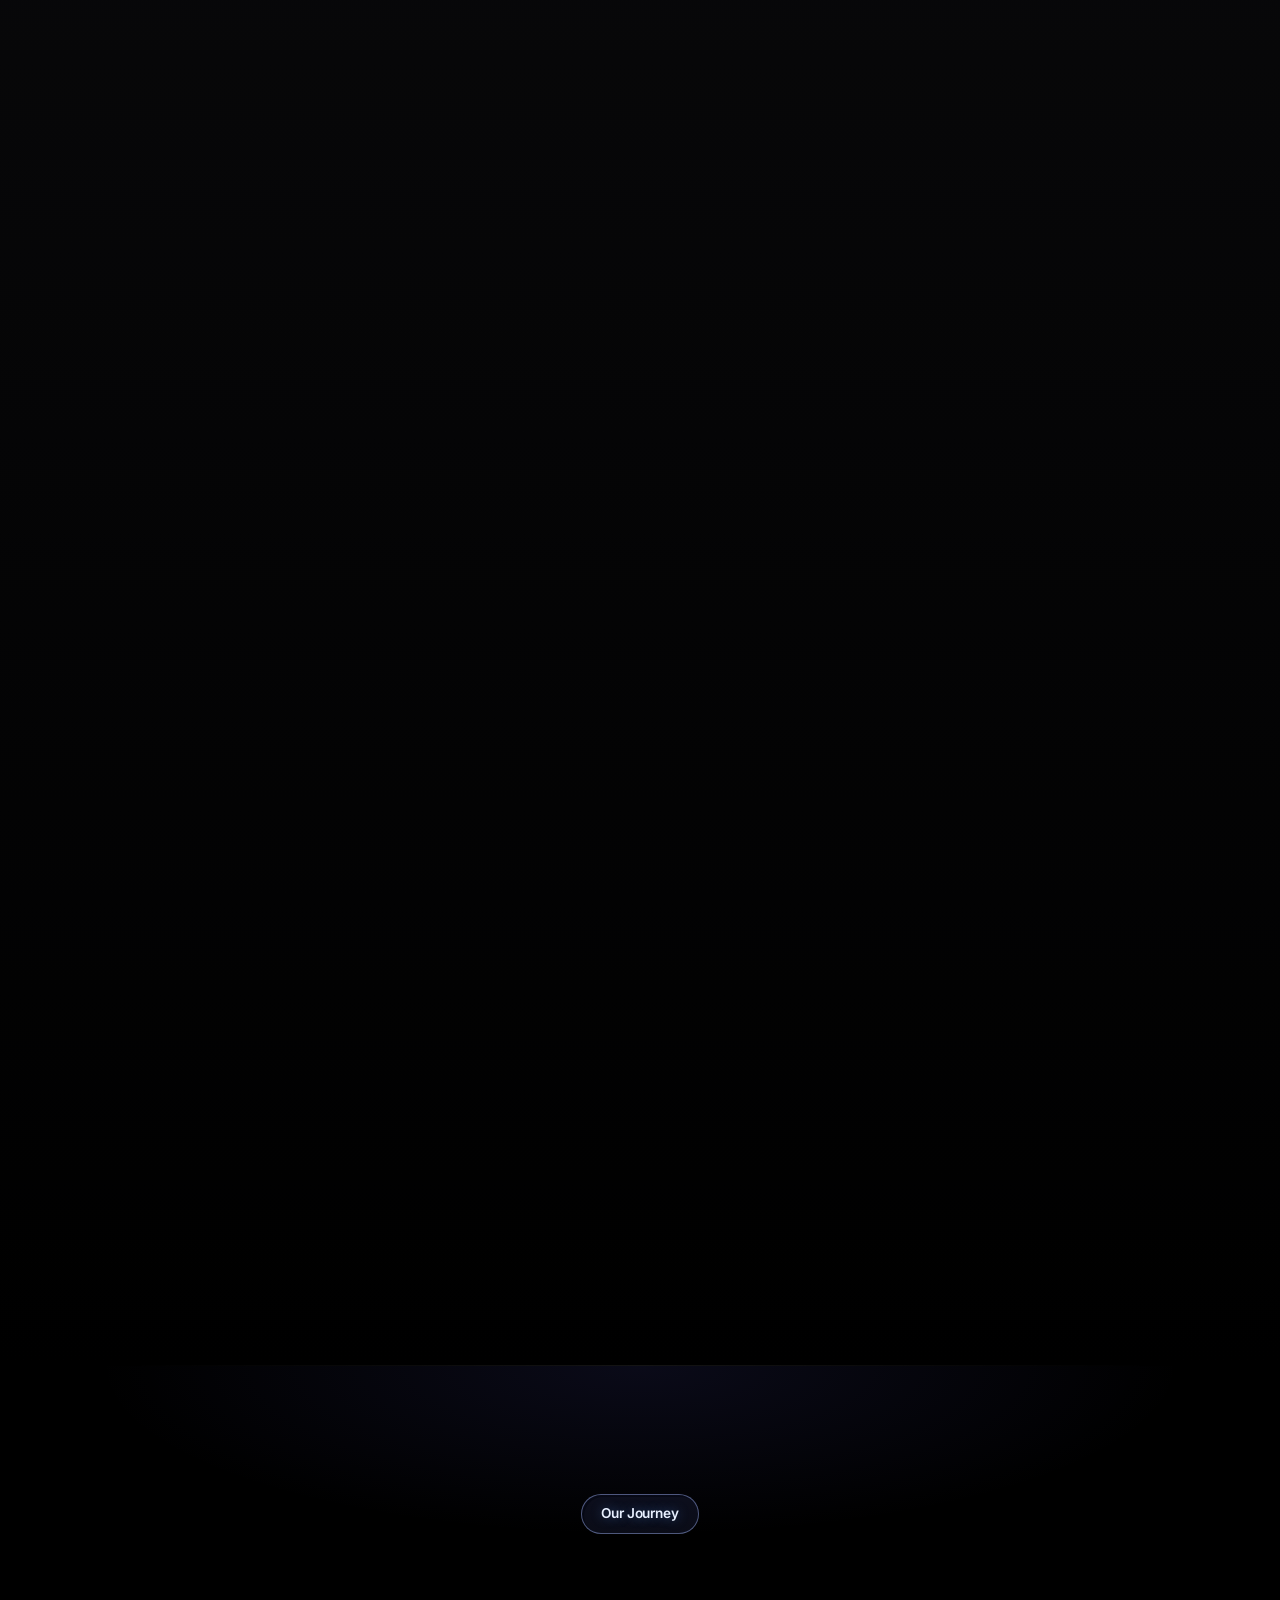
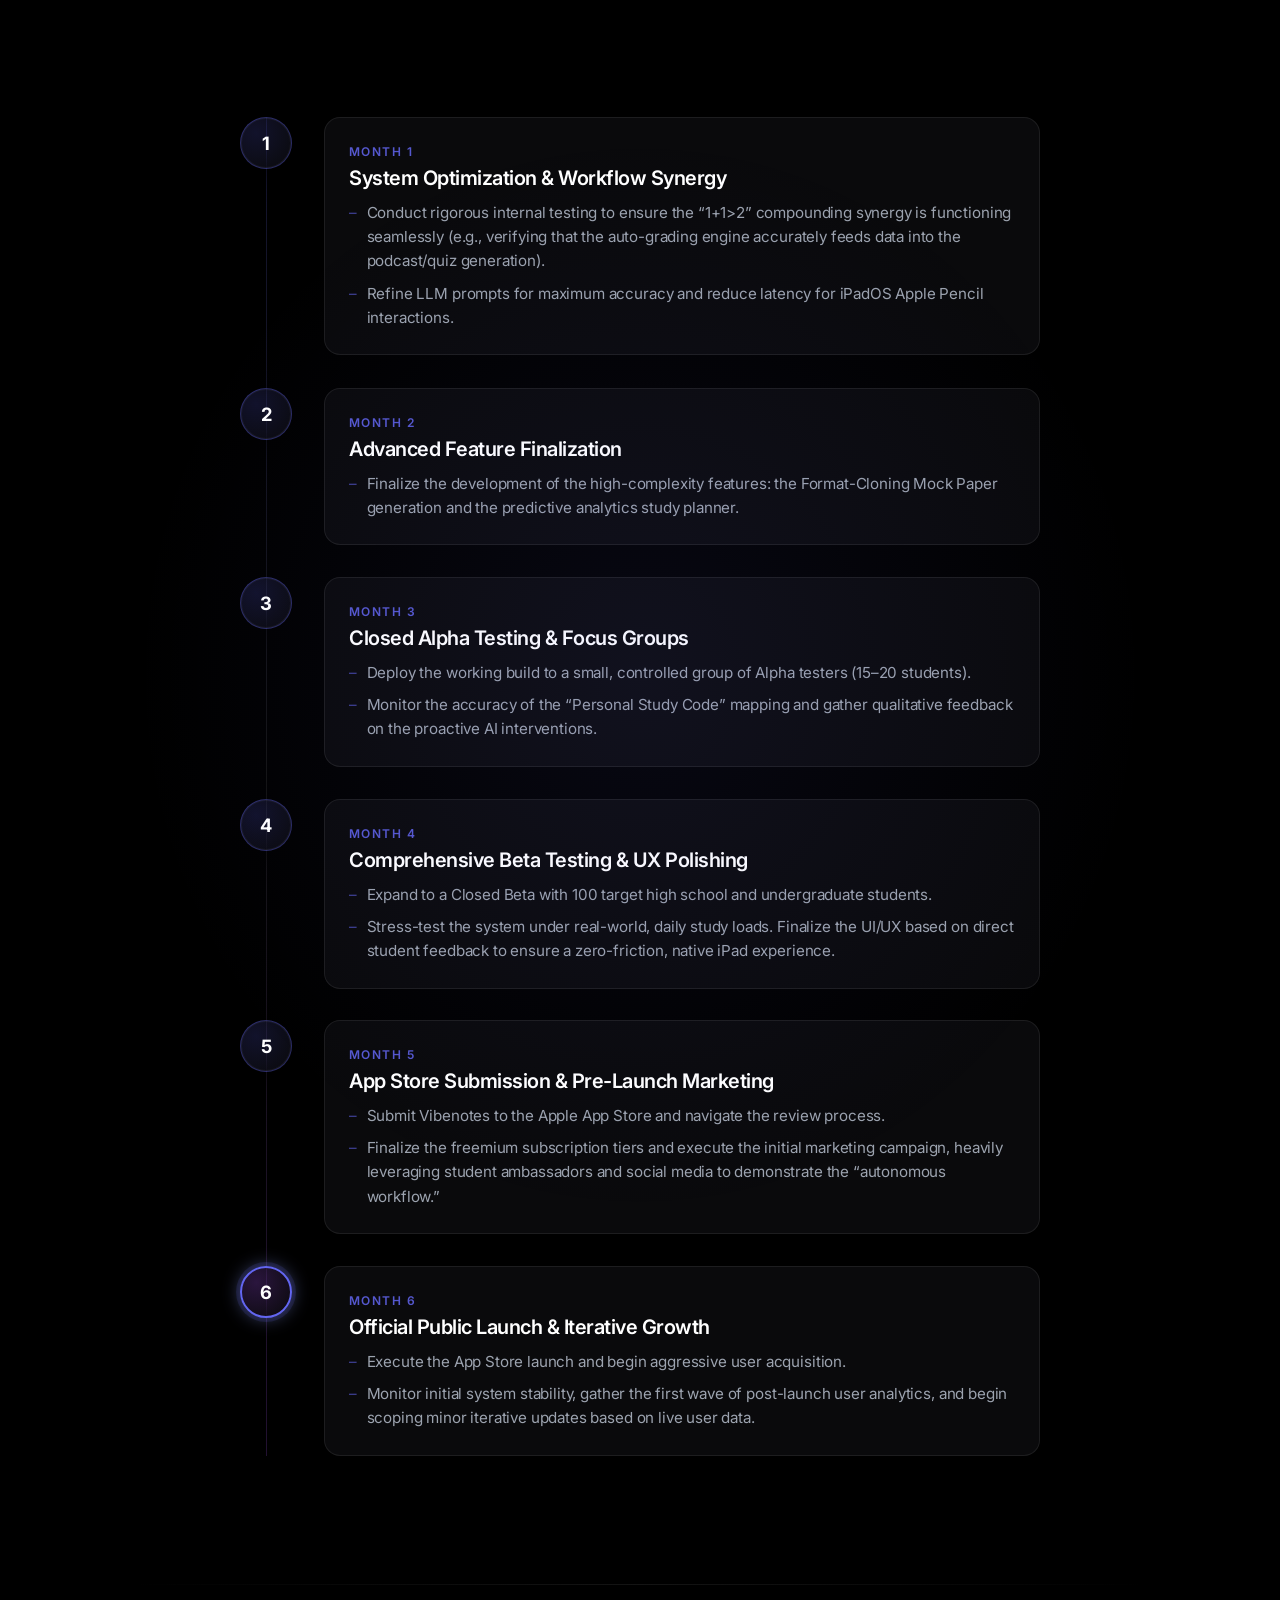
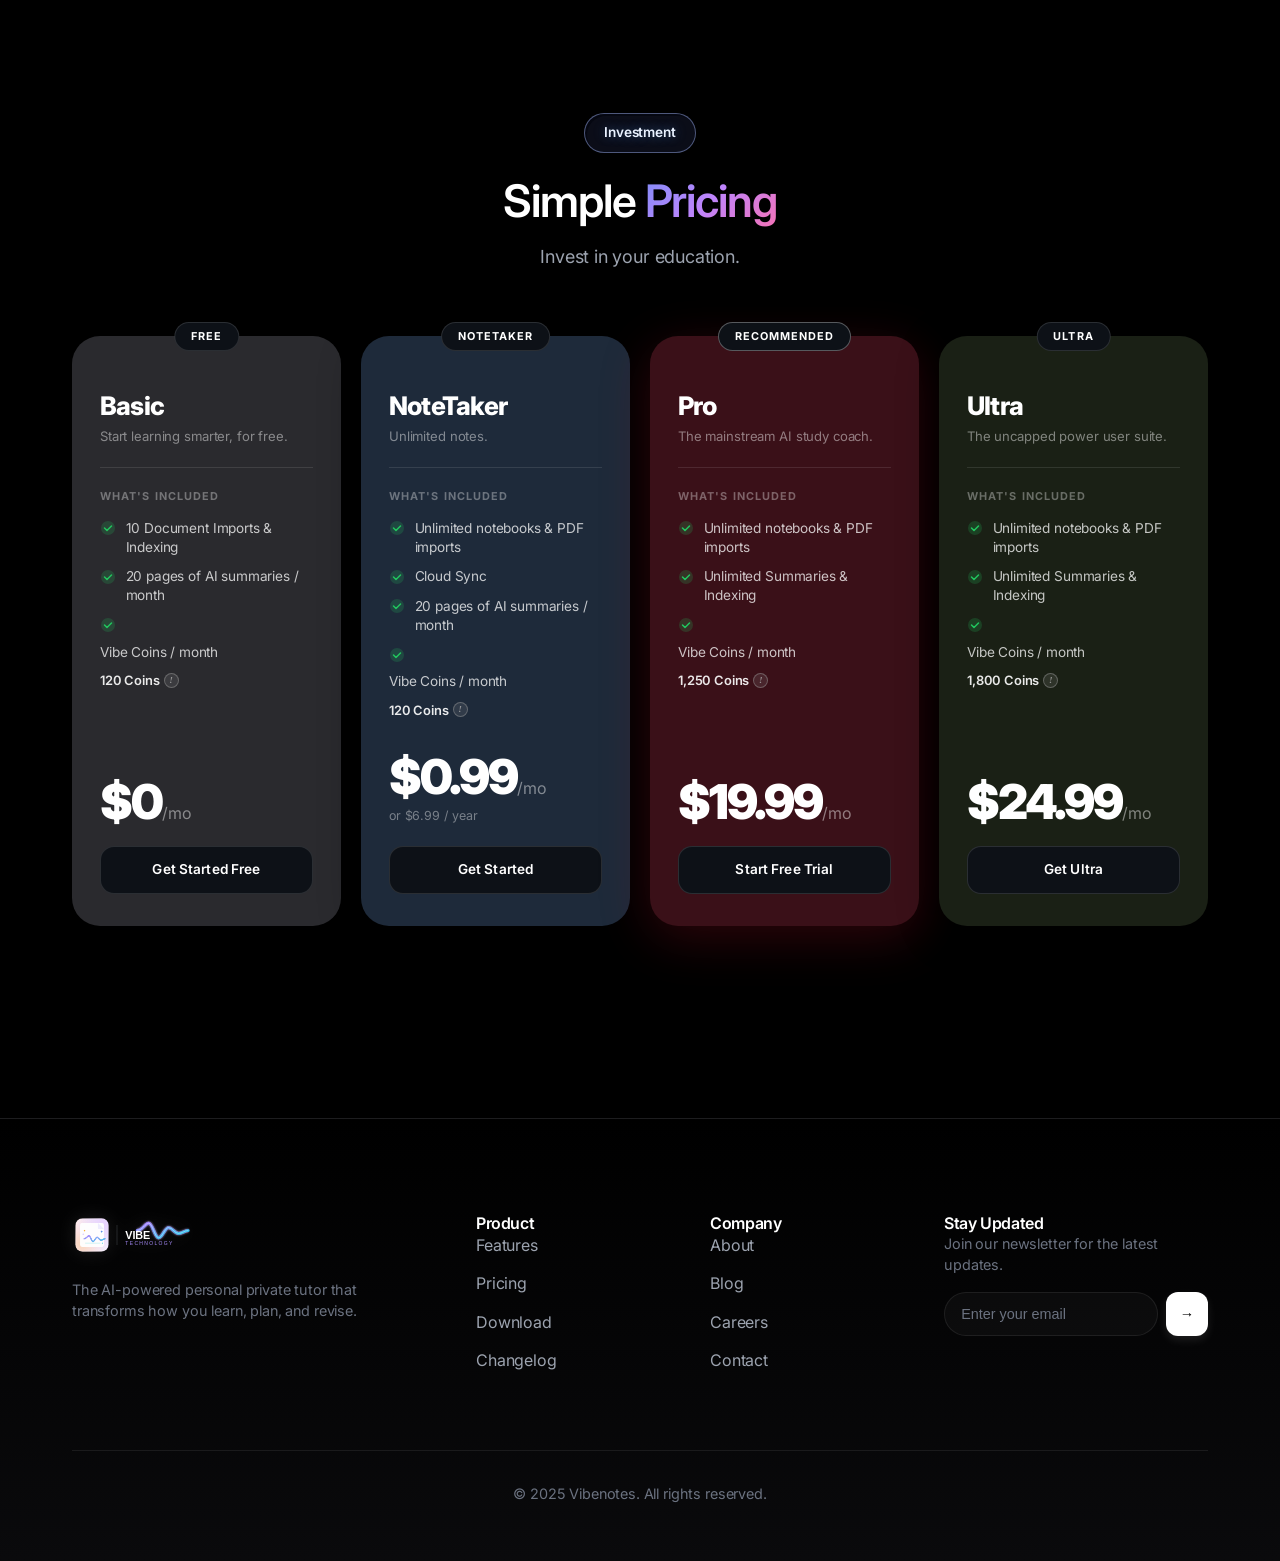
==== commit 4ebef34f: "updated "AI organize everything" in phone display, add favicon" ====
--- a/index.html
+++ b/index.html
@@ -5,6 +5,9 @@
     <meta charset="UTF-8">
     <meta name="viewport" content="width=device-width, initial-scale=1.0">
     <title>Vibenotes - AI Personal Private Tutor</title>
+    <link rel="icon" type="image/svg+xml" href="logo-icon.svg?v=2">
+    <link rel="shortcut icon" type="image/svg+xml" href="logo-icon.svg?v=2">
+    <link rel="apple-touch-icon" href="logo-icon.svg?v=2">
     <link rel="preconnect" href="https://fonts.googleapis.com">
     <link rel="preconnect" href="https://fonts.gstatic.com" crossorigin>
     <link href="https://fonts.googleapis.com/css2?family=Inter:wght@300;400;500;600;700&display=swap" rel="stylesheet">
@@ -597,7 +600,7 @@
                 <div class="container">
                     
                     <!-- Title for explosion scene -->
-                    <h3 class="scene-title" style="position: absolute; top: 10%; left: 50%; transform: translateX(-50%); z-index: 25; margin: 0;">AI organizes everything</h3>
+                    <h3 class="scene-title explosion-scene-title">AI organizes everything</h3>
                     
                     <!-- Central Logo (hidden) -->
                     <div class="explosion-center-logo">
@@ -646,6 +649,18 @@
                             <span class="card-icon-mini">✅</span>
                             <span class="card-name-mini">Review</span>
                         </div>
+                    </div>
+
+                    <!-- Mobile-only feature grid (replaces JS explosion on small screens) -->
+                    <div class="mobile-features-grid">
+                        <div class="mobile-feature-pill"><span>🗂️</span><span>Smart Indexing</span></div>
+                        <div class="mobile-feature-pill"><span>📝</span><span>AI Summaries</span></div>
+                        <div class="mobile-feature-pill"><span>🎙️</span><span>Podcast</span></div>
+                        <div class="mobile-feature-pill"><span>👨‍🏫</span><span>AI Lecturer</span></div>
+                        <div class="mobile-feature-pill"><span>💡</span><span>Hints</span></div>
+                        <div class="mobile-feature-pill"><span>✍️</span><span>Quiz</span></div>
+                        <div class="mobile-feature-pill"><span>📅</span><span>Schedule</span></div>
+                        <div class="mobile-feature-pill"><span>✅</span><span>Review</span></div>
                     </div>
                     
                 </div>
--- a/style.css
+++ b/style.css
@@ -3684,12 +3684,14 @@
     left: 0;
     right: 0;
     bottom: 0;
-    background: var(--bg-glass);
+    background: rgba(8, 8, 18, 0.97);
     backdrop-filter: blur(30px);
     -webkit-backdrop-filter: blur(30px);
-    padding: 6rem 2rem 2rem;
-    z-index: 999;
-    animation: slideIn 0.4s var(--ease-out);
+    padding: 5rem 2rem 2rem;
+    z-index: 998;
+    animation: slideIn 0.35s cubic-bezier(0.16, 1, 0.3, 1);
+    overflow-y: auto;
+    gap: 0;
 }
 
 @keyframes slideIn {
@@ -3706,8 +3708,20 @@
 
 .nav-links.mobile-open a {
     font-size: 1.5rem;
-    padding: 1rem 0;
-    border-bottom: 1px solid var(--border-subtle);
+    font-weight: 500;
+    padding: 1rem 0.5rem;
+    border-bottom: 1px solid rgba(255,255,255,0.08);
+    color: #ffffff;
+    text-decoration: none;
+    display: block;
+    width: 100%;
+    letter-spacing: 0.01em;
+    transition: color 0.2s ease, padding-left 0.2s ease;
+}
+
+.nav-links.mobile-open a:hover {
+    color: rgba(99, 102, 241, 1);
+    padding-left: 0.75rem;
 }
 
 /* Scroll to Top Button */
@@ -7976,7 +7990,7 @@
     opacity: 0;
     pointer-events: none;
     transform-style: preserve-3d;
-    transition: opacity 0.3s ease-out; /* Smooth fade transitions */
+    /* No opacity transition — JS scroll handler drives opacity directly */
 }
 
 .flow-scene.active {
@@ -9457,9 +9471,7 @@
     opacity: 0;
     visibility: hidden;
     transform: scale(0.85) translateY(50px);
-    transition: opacity 0.3s cubic-bezier(0.16, 1, 0.3, 1), 
-                transform 0.3s cubic-bezier(0.16, 1, 0.3, 1),
-                visibility 0s 0.3s;
+    /* No opacity/transform transition here — JS scroll handler drives these directly */
     z-index: 1;
     will-change: opacity, transform;
     pointer-events: none;
@@ -9477,9 +9489,7 @@
     opacity: 1 !important;
     visibility: visible !important;
     transform: scale(1) translateY(0) !important;
-    transition: opacity 0.3s cubic-bezier(0.16, 1, 0.3, 1), 
-                transform 0.3s cubic-bezier(0.16, 1, 0.3, 1),
-                visibility 0s 0s;
+    /* No transition — JS scroll handler drives opacity/transform directly */
     pointer-events: auto;
     z-index: 100 !important;
 }
@@ -9646,8 +9656,8 @@
     color: var(--text-secondary);
     font-weight: 400;
     margin-top: 2rem;
-    transition: transform 0.22s ease, opacity 0.22s ease;
-    will-change: transform, opacity;
+    transition: transform 0.22s ease;
+    will-change: transform;
 }
 
 .scene-hero .hero-badge {
@@ -9675,11 +9685,13 @@
     margin-bottom: 4rem;
     margin-top: 2rem;
     position: relative;
-    z-index: 300;
+    z-index: 20;
     text-shadow: 0 0 30px rgba(236, 72, 153, 0.5);
-    position: relative;
-    z-index: 20;
     line-height: 1.2;
+    opacity: 0;
+    filter: blur(24px);
+    transform: translateY(60px) scale(0.88);
+    /* opacity/filter/transform driven by JS scroll handler */
 }
 
 .chaos-visual {
@@ -9695,7 +9707,7 @@
     font-size: 4rem; /* Larger icons */
     opacity: 0;
     transform: translate(-50%, -50%) rotate(0deg);
-    transition: all 0.8s cubic-bezier(0.34, 1.56, 0.64, 1);
+    /* No transition — JS scroll handler drives these directly */
 }
 
 .chaos-item[data-chaos="1"] { top: 20%; left: 20%; }
@@ -9712,25 +9724,14 @@
     font-weight: 900;
     opacity: 0;
     transform: translate(-50%, -50%) scale(0);
-    transition: all 0.6s cubic-bezier(0.68, -0.55, 0.265, 1.55);
+    /* No transition — JS scroll handler drives these directly */
 }
 
 .chaos-question[data-chaos="q1"] { top: 10%; left: 45%; }
 .chaos-question[data-chaos="q2"] { top: 50%; left: 15%; }
 .chaos-question[data-chaos="q3"] { top: 55%; left: 85%; }
 
-.scene-problem.active .chaos-item,
-.scene-problem.active .chaos-question {
-    opacity: 1;
-}
-
-.scene-problem.active .chaos-item {
-    transform: translate(-50%, -50%) rotate(15deg);
-}
-
-.scene-problem.active .chaos-question {
-    transform: translate(-50%, -50%) scale(1);
-}
+/* Chaos item visibility is driven entirely by JS scroll handler */
 
 .scene-description {
     font-size: clamp(1.2rem, 2.5vw, 1.8rem);
@@ -9755,9 +9756,13 @@
 }
 
 .scene-explosion .scene-title {
-    position: relative;
-    z-index: 300;
-    margin-bottom: 4rem;
+    position: absolute;
+    top: 10%;
+    left: 50%;
+    transform: translateX(-50%);
+    z-index: 25;
+    margin: 0;
+    white-space: nowrap;
 }
 
 .explosion-center-logo {
@@ -9953,14 +9958,9 @@
     transform: translate(100%, 100%) scale(1);
 }
 
-/* Scroll anchor for direct jump into Core Functions phase */
-.flow-jump-anchor {
-    position: absolute;
-    top: 62%;
-    left: 0;
-    width: 1px;
-    height: 1px;
-    pointer-events: none;
+/* Mobile features grid — desktop hidden, mobile shown */
+.mobile-features-grid {
+    display: none;
 }
 
 /* Scene Reorganize - Enhanced spacing */
@@ -12246,16 +12246,33 @@
     }
 
     .scene-explosion .container {
+        display: flex !important;
+        flex-direction: column;
+        align-items: center;
+        justify-content: center;
         overflow: hidden;
-        padding: 0 1rem;
-    }
-
-    .scene-explosion .scene-title {
+        padding: 1rem 1.5rem;
+        gap: 0.75rem;
+        position: relative;
+        width: 100%;
+        height: 100vh;
+        box-sizing: border-box;
+    }
+
+    .scene-explosion .scene-title,
+    .explosion-scene-title {
         font-size: clamp(1.4rem, 6vw, 2rem) !important;
         white-space: normal;
         text-align: center;
         padding: 0 0.5rem;
-        margin-bottom: 1.5rem;
+        margin: 0 !important;
+        /* Override desktop inline absolute positioning */
+        position: relative !important;
+        top: auto !important;
+        left: auto !important;
+        transform: none !important;
+        order: 1;
+        /* Let JS blur-reveal drive opacity/filter */
     }
 
     /* Explosion scene: hide complex JS-animated layout, show simple list */
@@ -12265,56 +12282,86 @@
 
     .explosion-bg-image {
         display: flex !important;
-        justify-content: center;
-        align-items: center;
+        justify-content: center !important;
+        align-items: center !important;
         position: relative !important;
-        width: 85% !important;
-        max-width: 300px;
-        margin: 0 auto 1.5rem !important;
+        top: auto !important;
+        left: auto !important;
+        width: 60% !important;
+        max-width: 180px !important;
+        margin: 0 auto !important;
         opacity: 1 !important;
         transform: none !important;
+        flex-shrink: 0;
+        order: 2;
+        pointer-events: auto !important;
+        z-index: auto !important;
+    }
+
+    .scene-explosion.exploded .explosion-bg-image,
+    .scene-explosion.exploding .explosion-bg-image {
+        position: relative !important;
+        top: auto !important;
+        left: auto !important;
+        transform: none !important;
+        opacity: 1 !important;
+        width: 60% !important;
+        max-width: 180px !important;
+        margin: 0 auto !important;
     }
 
     .explosion-bg-image img {
         width: 100% !important;
         height: auto !important;
-        border-radius: 16px;
+        border-radius: 14px;
         object-fit: cover;
+        box-shadow: 0 8px 32px rgba(99,102,241,0.35);
     }
 
     .explosion-center-logo {
         display: none !important;
     }
 
-    /* Show a clean static feature pill list instead */
+    /* Remove old ::after text fallback */
     .scene-explosion .container::after {
-        content: '🗂️ Smart Indexing  •  📝 AI Summaries  •  🎙️ Podcast  •  👨‍🏫 AI Lecturer  •  💡 Hints  •  ✍️ Quiz  •  📅 Schedule  •  ✅ Review';
-        display: block;
-        font-size: 0.82rem;
-        color: rgba(255,255,255,0.75);
-        text-align: center;
-        line-height: 2.2;
-        padding: 0.5rem 0.5rem 2rem;
-        letter-spacing: 0.02em;
-    }
-
-    .explosion-center-logo {
-        padding: 1rem 1.5rem;
-        transform: scale(0.8);
-    }
-
-    .logo-text {
-        font-size: 1rem;
-    }
-
-    /* Push feature mini-cards inward so they don't clip */
-    .feature-card-mini {
-        padding: 0.5rem 0.75rem;
-        font-size: 0.7rem;
-    }
-
-    .card-name-mini {
-        font-size: 0.65rem;
+        content: none !important;
+        display: none !important;
+    }
+
+    /* Show mobile feature pill grid */
+    .mobile-features-grid {
+        display: grid !important;
+        grid-template-columns: 1fr 1fr;
+        gap: 0.55rem;
+        width: 100%;
+        max-width: 360px;
+        margin: 0 auto;
+        padding: 0;
+        flex-shrink: 0;
+        order: 3;
+    }
+
+    .mobile-feature-pill {
+        display: flex;
+        align-items: center;
+        gap: 0.45rem;
+        background: rgba(99, 102, 241, 0.13);
+        border: 1px solid rgba(99, 102, 241, 0.32);
+        border-radius: 10px;
+        padding: 0.55rem 0.8rem;
+        font-size: 0.8rem;
+        font-weight: 500;
+        color: #fff;
+        white-space: nowrap;
+        backdrop-filter: blur(10px);
+        opacity: 0;
+        transform: translateY(10px) scale(0.95);
+        /* opacity/transform driven by JS scroll handler */
+    }
+
+    .mobile-feature-pill span:first-child {
+        font-size: 1.05rem;
+        flex-shrink: 0;
     }
 
     /* ── Learning Loop ── */
